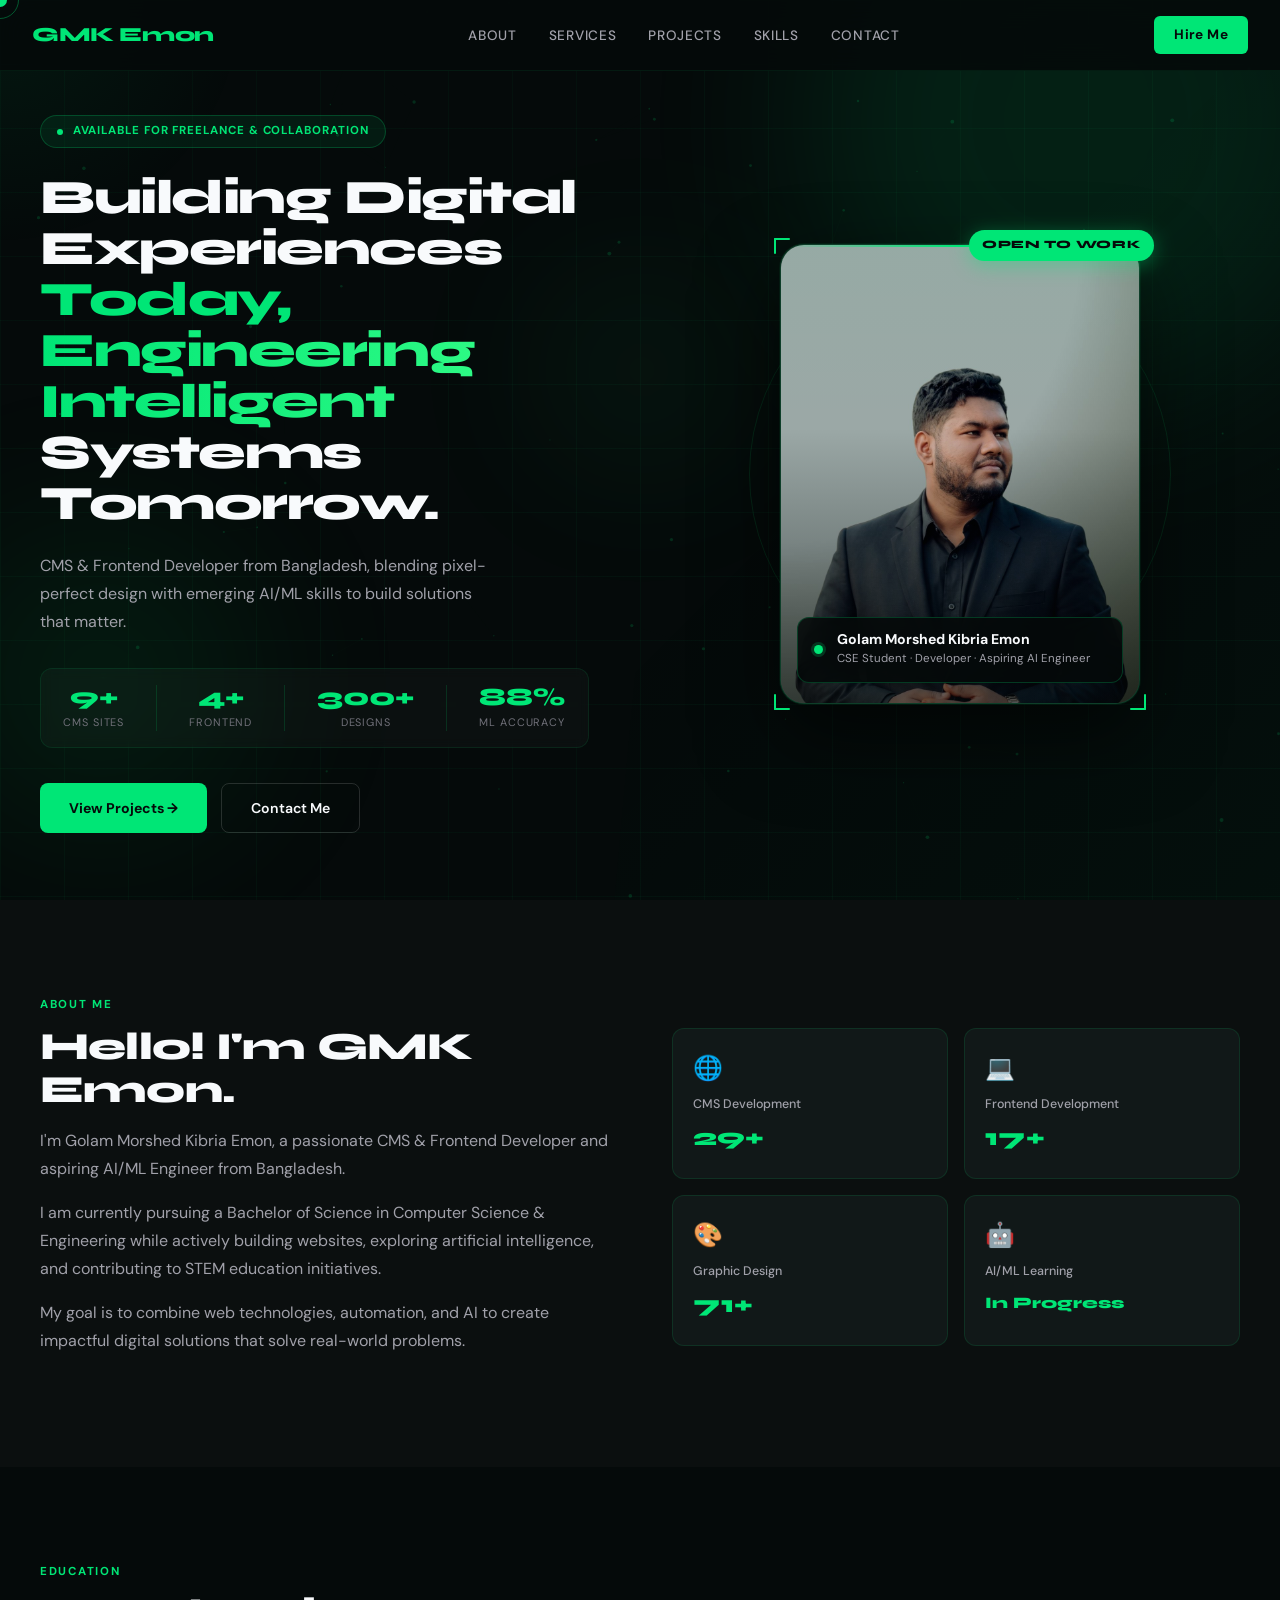
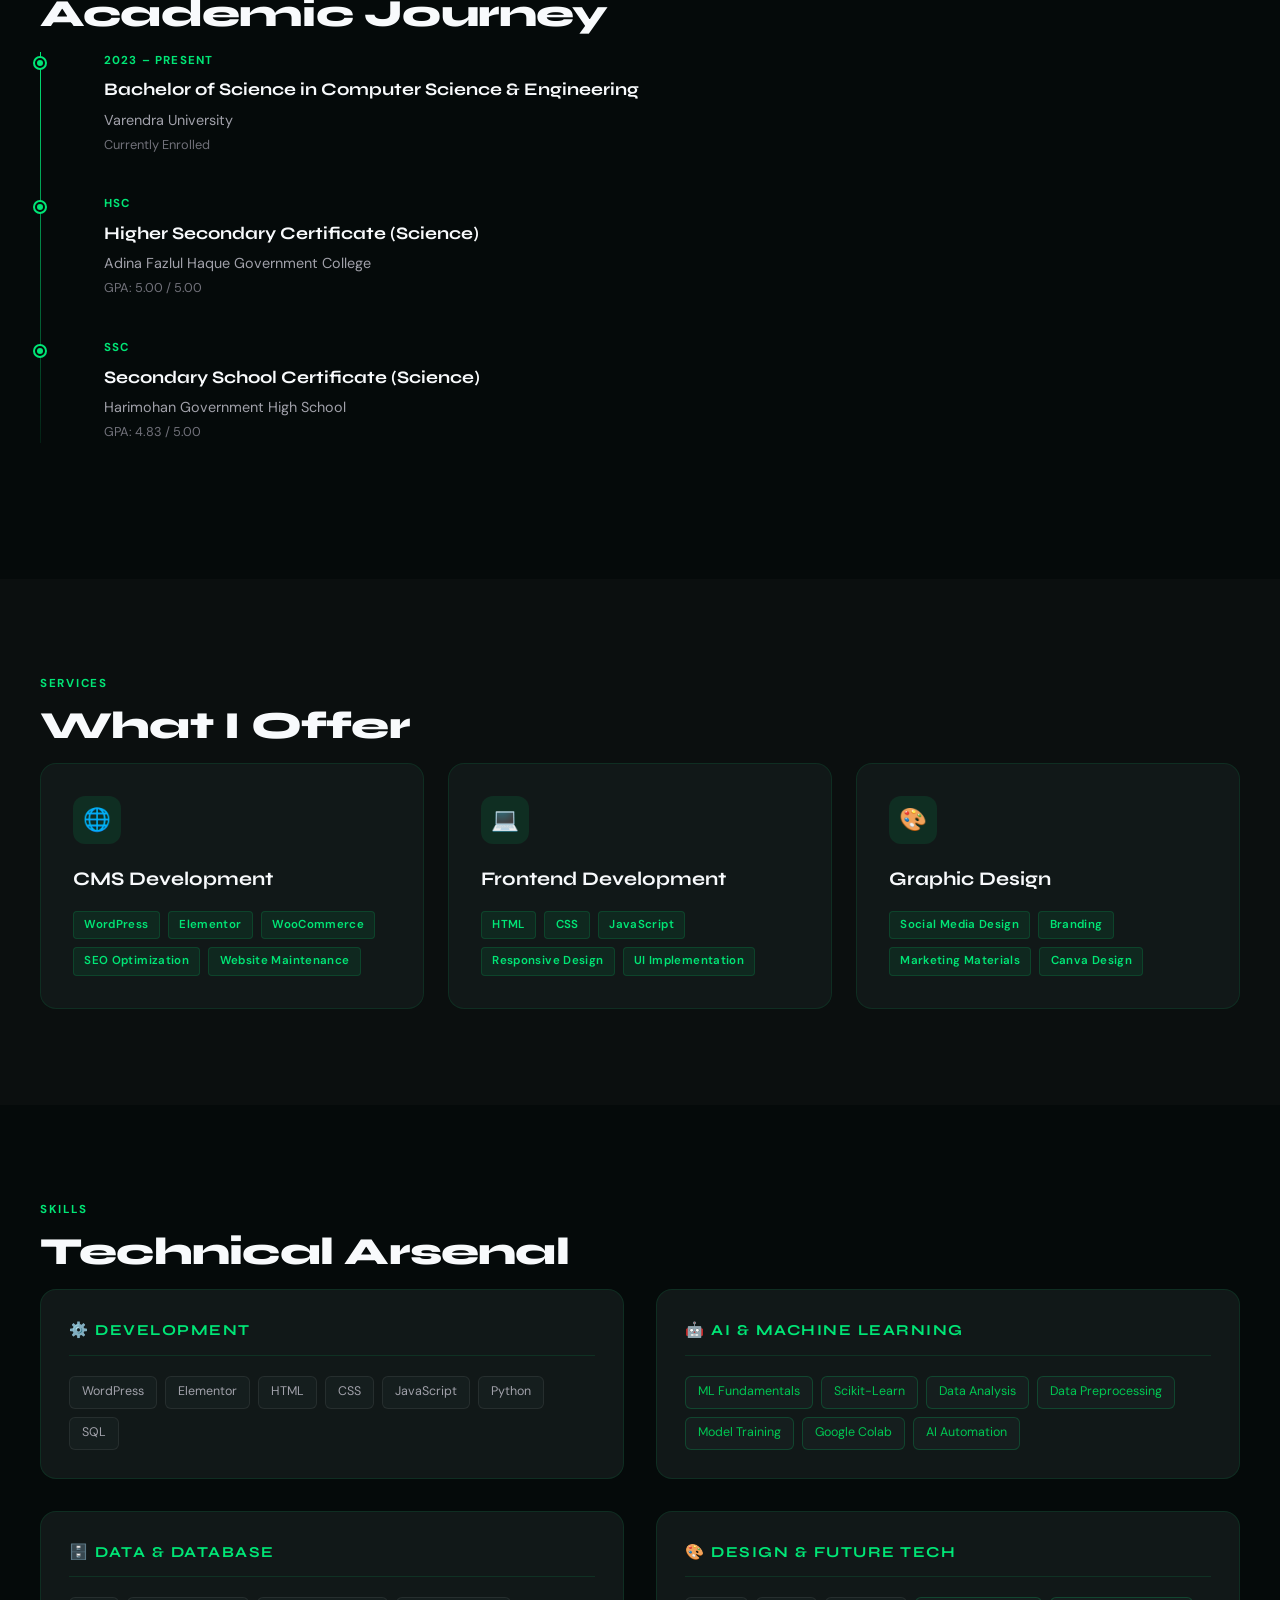
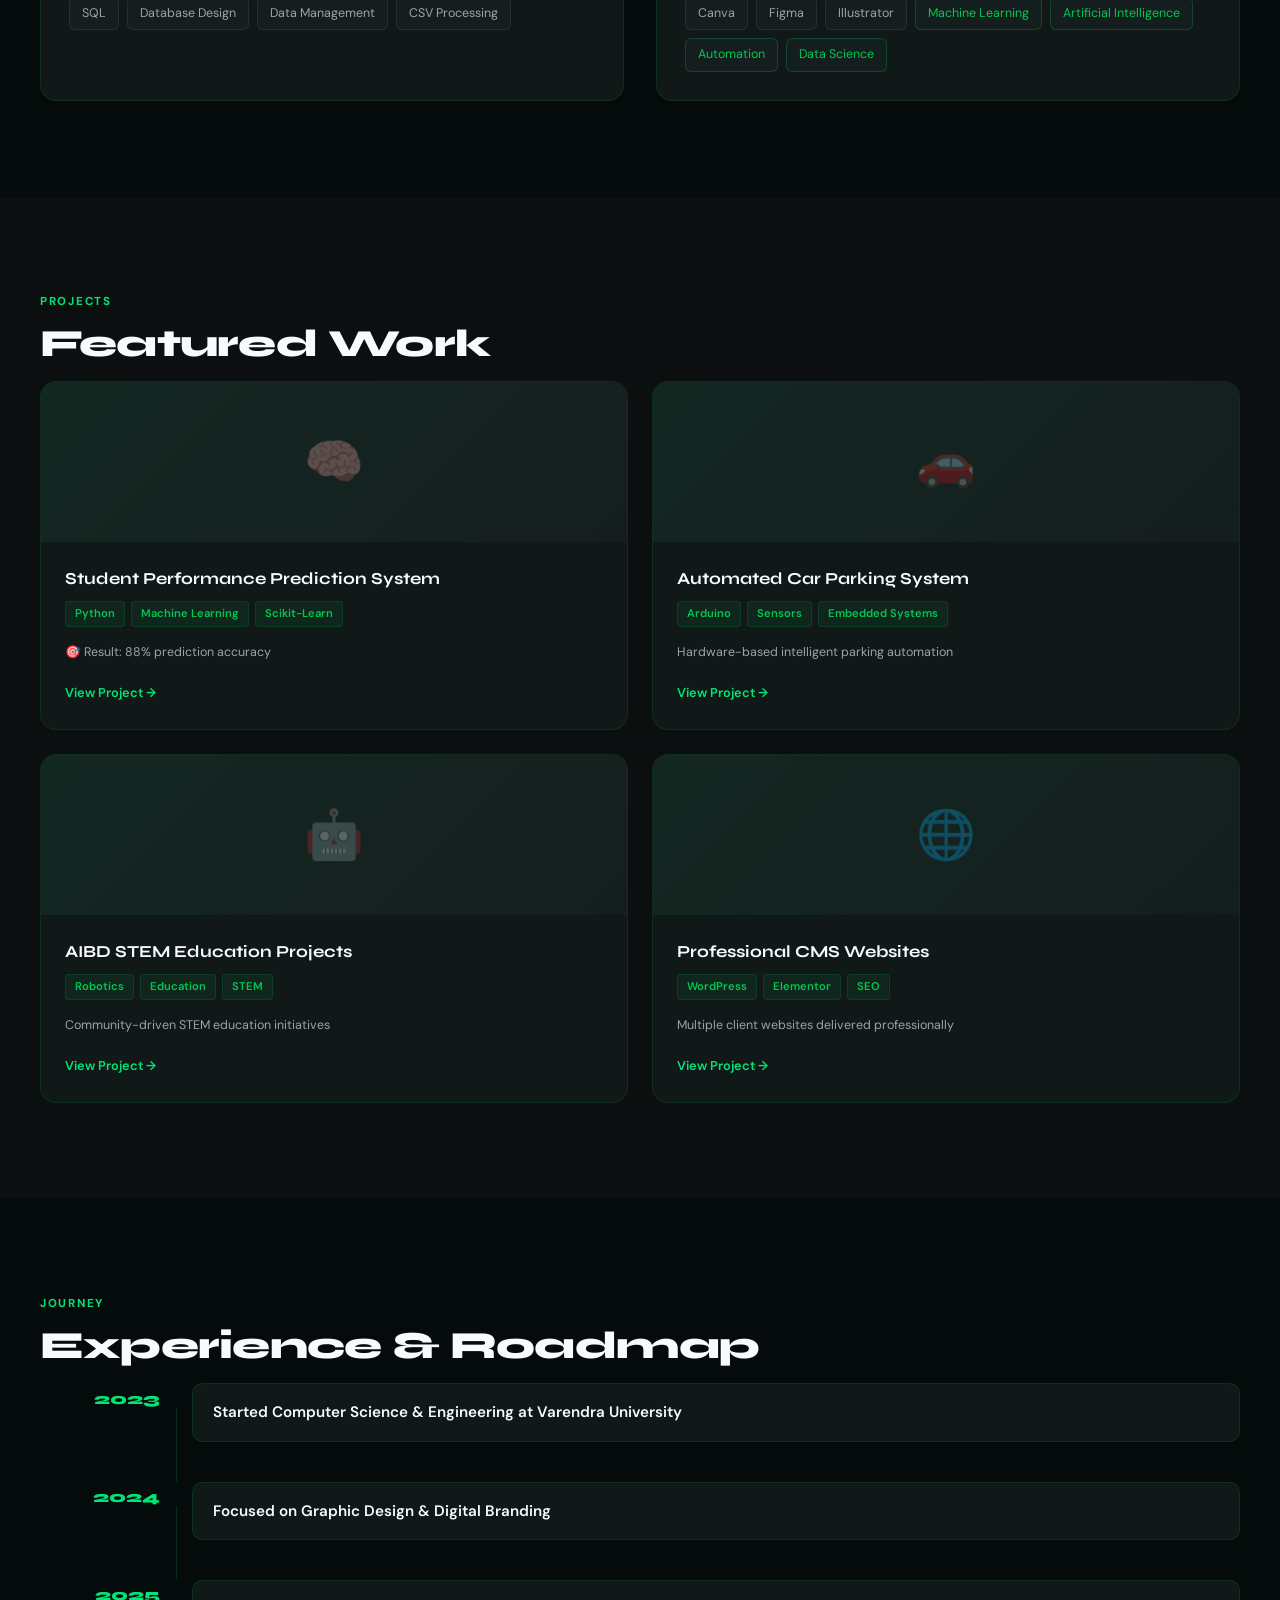
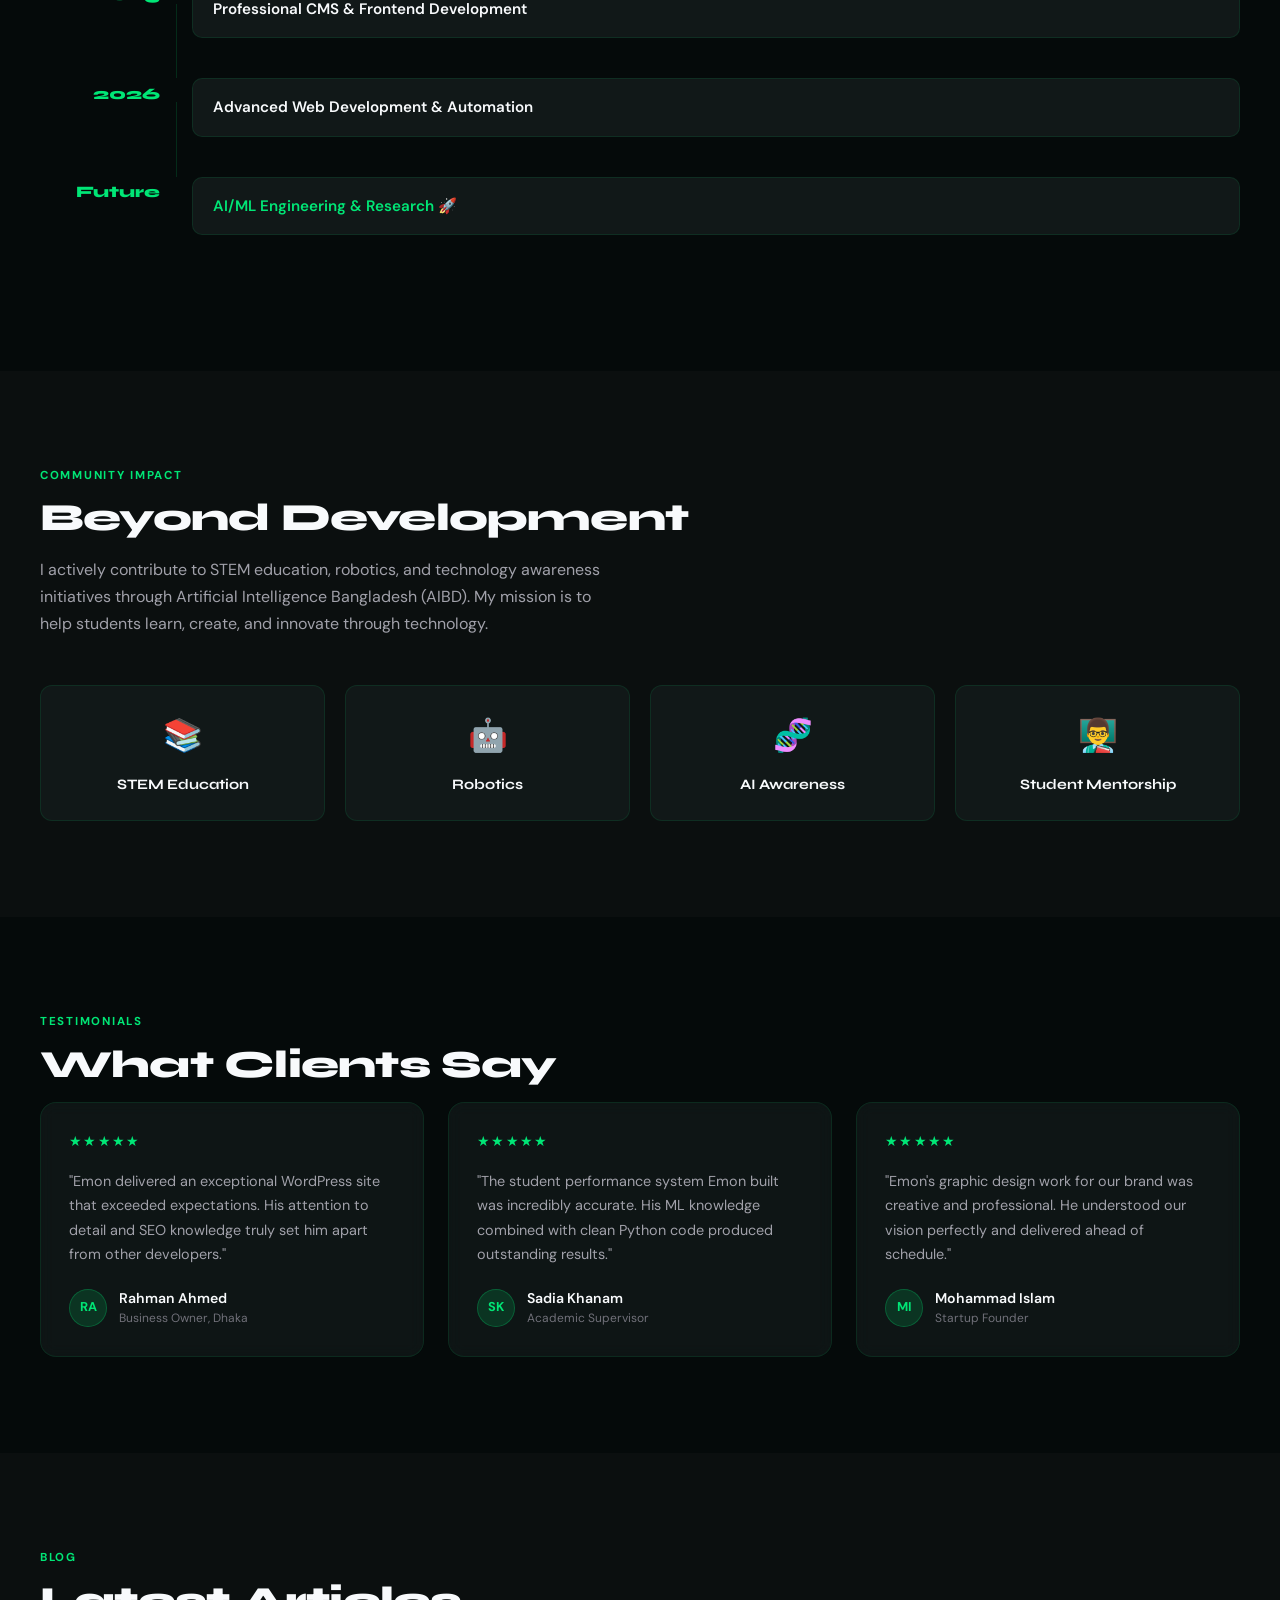
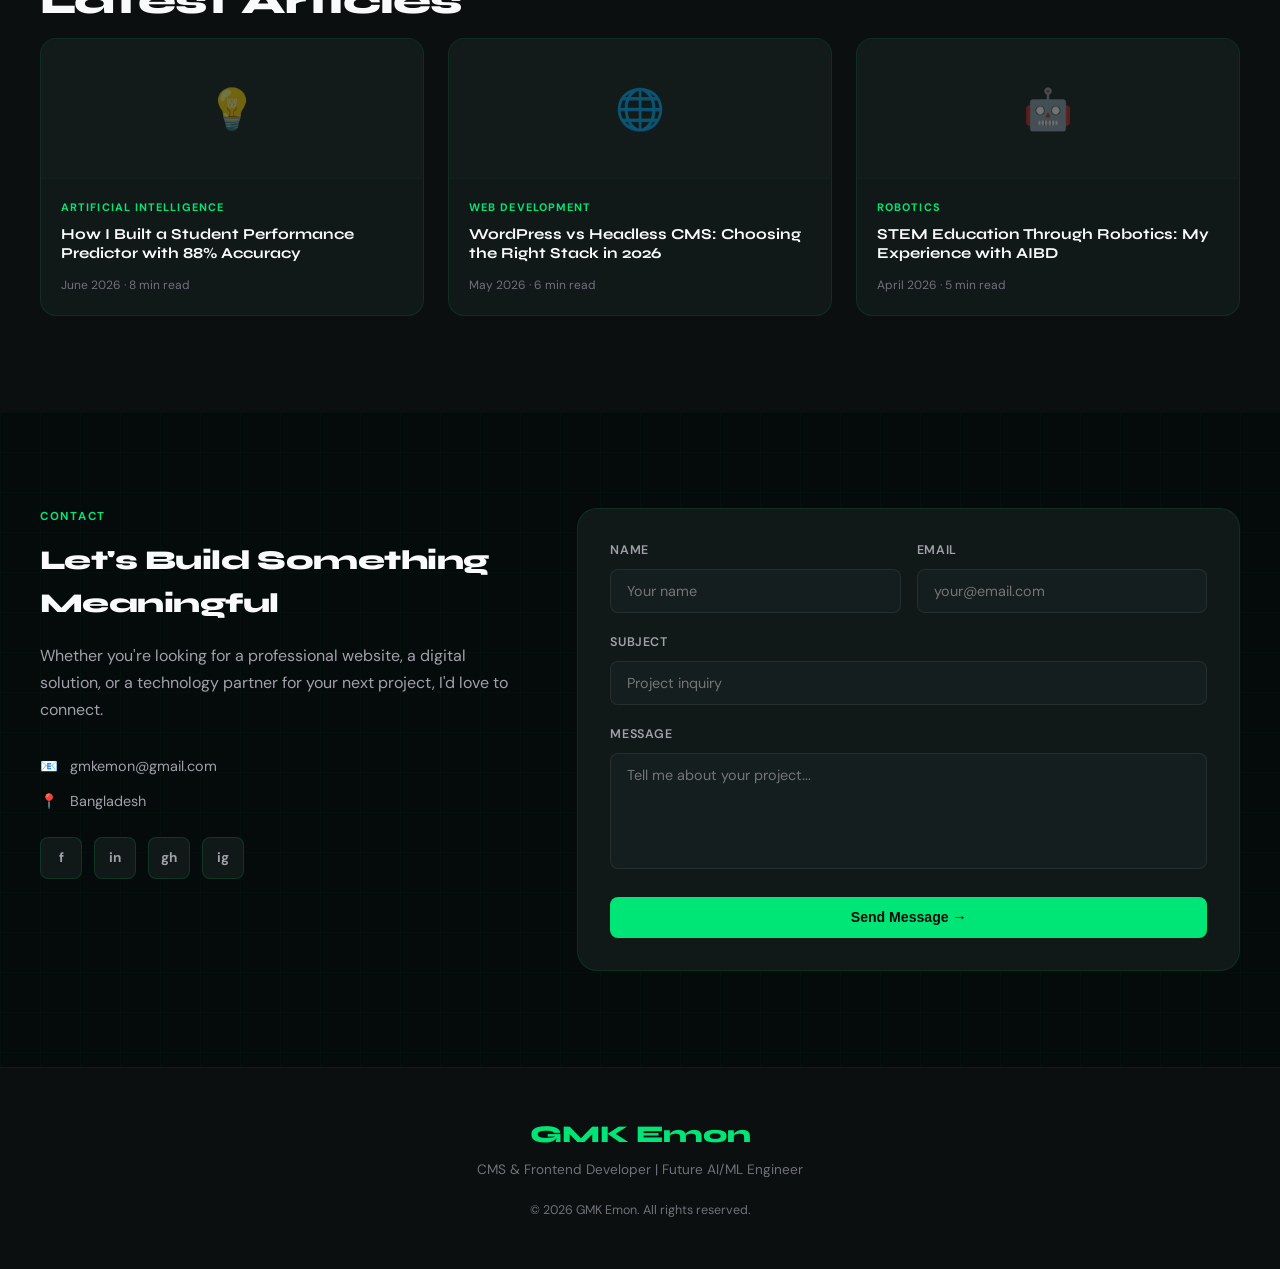
==== index.html @ 96c7cfda "Update index.html" ====
<!DOCTYPE html>
<html lang="en">
<head>
<meta charset="UTF-8">
<meta name="viewport" content="width=device-width, initial-scale=1.0">
<title>GMK Emon — CMS & Frontend Developer | Future AI/ML Engineer</title>
<meta name="description" content="Portfolio of Golam Morshed Kibria Emon — CMS & Frontend Developer evolving into AI/ML Engineering.">
<link rel="preconnect" href="https://fonts.googleapis.com">
<link href="https://fonts.googleapis.com/css2?family=Syne:wght@400;600;700;800&family=DM+Sans:wght@300;400;500;600&display=swap" rel="stylesheet">
<link rel="stylesheet" href="style.css">
</head>
<body>

<!-- CURSOR -->
<div id="cursor"></div>
<div id="cursor-trail"></div>
<div id="mouse-glow"></div>

<!-- NAV -->
<nav>
  <div class="nav-logo">GMK Emon</div>
  <ul class="nav-links">
    <li><a href="#about">About</a></li>
    <li><a href="#services">Services</a></li>
    <li><a href="#projects">Projects</a></li>
    <li><a href="#skills">Skills</a></li>
    <li><a href="#contact">Contact</a></li>
  </ul>
  <a href="#contact" class="nav-cta">Hire Me</a>
</nav>

<!-- HERO -->
<section id="hero">
  <div class="hero-bg">
    <div class="grid-lines"></div>
    <div class="hero-stripe"></div>
    <div class="glow-orb glow-orb-1"></div>
    <div class="glow-orb glow-orb-2"></div>
    <div class="glow-orb glow-orb-3"></div>
    <canvas id="particles-canvas" style="position:absolute;inset:0;opacity:0.3"></canvas>
  </div>

  <div class="hero-inner">

    <!-- LEFT -->
    <div class="hero-left">
      <div class="hero-eyebrow fade-up d1">
        <div class="hero-eyebrow-dot"></div>
        <span>Available for Freelance &amp; Collaboration</span>
      </div>

      <h1 class="hero-h1 fade-up d2">
        Building Digital<br>
        Experiences <em>Today,</em><br>
        <span class="line-accent">Engineering Intelligent</span><br>
        Systems Tomorrow.
      </h1>

      <p class="hero-desc fade-up d3">
        CMS &amp; Frontend Developer from Bangladesh, blending pixel-perfect design with
        emerging AI/ML skills to build solutions that matter.
      </p>

      <!-- inline stats strip -->
      <div class="hero-stats fade-up d3">
        <div class="hstat">
          <div class="hstat-val">9+</div>
          <div class="hstat-label">CMS Sites</div>
        </div>
        <div class="hstat-divider"></div>
        <div class="hstat">
          <div class="hstat-val">4+</div>
          <div class="hstat-label">Frontend</div>
        </div>
        <div class="hstat-divider"></div>
        <div class="hstat">
          <div class="hstat-val">300+</div>
          <div class="hstat-label">Designs</div>
        </div>
        <div class="hstat-divider"></div>
        <div class="hstat">
          <div class="hstat-val">88%</div>
          <div class="hstat-label">ML Accuracy</div>
        </div>
      </div>

      <div class="hero-btns fade-up d4">
        <a href="#projects" class="btn-primary">View Projects &rarr;</a>
        <a href="#contact" class="btn-outline">Contact Me</a>
      </div>
    </div>

    <!-- RIGHT — real photo -->
    <div class="hero-right fade-up d3">
      <div class="photo-wrapper">
        <!-- corner brackets -->
        <div class="photo-corner tl"></div>
        <div class="photo-corner tr"></div>
        <div class="photo-corner bl"></div>
        <div class="photo-corner br"></div>

        <div class="photo-badge">Open to Work</div>

        <div class="photo-card">
          <img src="GMK_Emon_pic.png" alt="GMK Emon — Developer & Aspiring AI Engineer">

          <div class="photo-tag">
            <div class="photo-tag-live"></div>
            <div>
              <div class="photo-tag-name">Golam Morshed Kibria Emon</div>
              <div class="photo-tag-role">CSE Student &middot; Developer &middot; Aspiring AI Engineer</div>
            </div>
          </div>
        </div>
      </div>
    </div>

  </div>
</section>

<!-- ABOUT -->
<section id="about">
  <div class="section-inner">
    <div class="about-grid">
      <div class="about-text">
        <div class="section-label">About Me</div>
        <h2 class="section-title">Hello! I'm GMK Emon.</h2>
        <p>I'm Golam Morshed Kibria Emon, a passionate CMS &amp; Frontend Developer and aspiring AI/ML Engineer from Bangladesh.</p>
        <p>I am currently pursuing a Bachelor of Science in Computer Science &amp; Engineering while actively building websites, exploring artificial intelligence, and contributing to STEM education initiatives.</p>
        <p>My goal is to combine web technologies, automation, and AI to create impactful digital solutions that solve real-world problems.</p>
      </div>
      <div>
        <div class="stat-cards">
          <div class="stat-card">
            <div class="stat-icon">🌐</div>
            <div class="stat-label">CMS Development</div>
            <div class="stat-value" data-count="40">0+</div>
          </div>
          <div class="stat-card">
            <div class="stat-icon">💻</div>
            <div class="stat-label">Frontend Development</div>
            <div class="stat-value" data-count="25">0+</div>
          </div>
          <div class="stat-card">
            <div class="stat-icon">🎨</div>
            <div class="stat-label">Graphic Design</div>
            <div class="stat-value" data-count="100">0+</div>
          </div>
          <div class="stat-card">
            <div class="stat-icon">🤖</div>
            <div class="stat-label">AI/ML Learning</div>
            <div class="stat-value" style="font-size:1rem;padding-top:0.25rem">In Progress</div>
          </div>
        </div>
      </div>
    </div>
  </div>
</section>

<!-- EDUCATION -->
<section id="education">
  <div class="section-inner">
    <div class="section-label">Education</div>
    <h2 class="section-title">Academic Journey</h2>
    <div class="timeline">
      <div class="timeline-item">
        <div class="timeline-dot"></div>
        <div class="timeline-year">2023 &ndash; Present</div>
        <div class="timeline-title">Bachelor of Science in Computer Science &amp; Engineering</div>
        <div class="timeline-school">Varendra University</div>
        <div class="timeline-meta">Currently Enrolled</div>
      </div>
      <div class="timeline-item">
        <div class="timeline-dot"></div>
        <div class="timeline-year">HSC</div>
        <div class="timeline-title">Higher Secondary Certificate (Science)</div>
        <div class="timeline-school">Adina Fazlul Haque Government College</div>
        <div class="timeline-meta">GPA: 5.00 / 5.00</div>
      </div>
      <div class="timeline-item">
        <div class="timeline-dot"></div>
        <div class="timeline-year">SSC</div>
        <div class="timeline-title">Secondary School Certificate (Science)</div>
        <div class="timeline-school">Harimohan Government High School</div>
        <div class="timeline-meta">GPA: 4.83 / 5.00</div>
      </div>
    </div>
  </div>
</section>

<!-- SERVICES -->
<section id="services">
  <div class="section-inner">
    <div class="section-label">Services</div>
    <h2 class="section-title">What I Offer</h2>
    <div class="services-grid">
      <div class="service-card">
        <div class="service-icon">🌐</div>
        <div class="service-name">CMS Development</div>
        <div class="service-tags">
          <span class="service-tag">WordPress</span><span class="service-tag">Elementor</span>
          <span class="service-tag">WooCommerce</span><span class="service-tag">SEO Optimization</span>
          <span class="service-tag">Website Maintenance</span>
        </div>
      </div>
      <div class="service-card">
        <div class="service-icon">💻</div>
        <div class="service-name">Frontend Development</div>
        <div class="service-tags">
          <span class="service-tag">HTML</span><span class="service-tag">CSS</span>
          <span class="service-tag">JavaScript</span><span class="service-tag">Responsive Design</span>
          <span class="service-tag">UI Implementation</span>
        </div>
      </div>
      <div class="service-card">
        <div class="service-icon">🎨</div>
        <div class="service-name">Graphic Design</div>
        <div class="service-tags">
          <span class="service-tag">Social Media Design</span><span class="service-tag">Branding</span>
          <span class="service-tag">Marketing Materials</span><span class="service-tag">Canva Design</span>
        </div>
      </div>
    </div>
  </div>
</section>

<!-- SKILLS -->
<section id="skills">
  <div class="section-inner">
    <div class="section-label">Skills</div>
    <h2 class="section-title">Technical Arsenal</h2>
    <div class="skills-groups">
      <div class="skill-group">
        <div class="skill-group-title">&#9881;&#65039; Development</div>
        <div class="skill-pills">
          <span class="skill-pill">WordPress</span><span class="skill-pill">Elementor</span>
          <span class="skill-pill">HTML</span><span class="skill-pill">CSS</span>
          <span class="skill-pill">JavaScript</span><span class="skill-pill">Python</span>
          <span class="skill-pill">SQL</span>
        </div>
      </div>
      <div class="skill-group">
        <div class="skill-group-title">🤖 AI &amp; Machine Learning</div>
        <div class="skill-pills">
          <span class="skill-pill ai">ML Fundamentals</span><span class="skill-pill ai">Scikit-Learn</span>
          <span class="skill-pill ai">Data Analysis</span><span class="skill-pill ai">Data Preprocessing</span>
          <span class="skill-pill ai">Model Training</span><span class="skill-pill ai">Google Colab</span>
          <span class="skill-pill ai">AI Automation</span>
        </div>
      </div>
      <div class="skill-group">
        <div class="skill-group-title">🗄️ Data &amp; Database</div>
        <div class="skill-pills">
          <span class="skill-pill">SQL</span><span class="skill-pill">Database Design</span>
          <span class="skill-pill">Data Management</span><span class="skill-pill">CSV Processing</span>
        </div>
      </div>
      <div class="skill-group">
        <div class="skill-group-title">🎨 Design &amp; Future Tech</div>
        <div class="skill-pills">
          <span class="skill-pill">Canva</span><span class="skill-pill">Figma</span>
          <span class="skill-pill">Illustrator</span><span class="skill-pill ai">Machine Learning</span>
          <span class="skill-pill ai">Artificial Intelligence</span><span class="skill-pill ai">Automation</span>
          <span class="skill-pill ai">Data Science</span>
        </div>
      </div>
    </div>
  </div>
</section>

<!-- PROJECTS -->
<section id="projects">
  <div class="section-inner">
    <div class="section-label">Projects</div>
    <h2 class="section-title">Featured Work</h2>
    <div class="projects-grid">
      <div class="project-card">
        <div class="project-thumb"><span class="project-thumb-icon">🧠</span></div>
        <div class="project-body">
          <div class="project-title">Student Performance Prediction System</div>
          <div class="project-tags"><span class="project-tag">Python</span><span class="project-tag">Machine Learning</span><span class="project-tag">Scikit-Learn</span></div>
          <div class="project-result">🎯 Result: 88% prediction accuracy</div>
          <a href="#" class="project-link">View Project &rarr;</a>
        </div>
      </div>
      <div class="project-card">
        <div class="project-thumb"><span class="project-thumb-icon">🚗</span></div>
        <div class="project-body">
          <div class="project-title">Automated Car Parking System</div>
          <div class="project-tags"><span class="project-tag">Arduino</span><span class="project-tag">Sensors</span><span class="project-tag">Embedded Systems</span></div>
          <div class="project-result">Hardware-based intelligent parking automation</div>
          <a href="#" class="project-link">View Project &rarr;</a>
        </div>
      </div>
      <div class="project-card">
        <div class="project-thumb"><span class="project-thumb-icon">🤖</span></div>
        <div class="project-body">
          <div class="project-title">AIBD STEM Education Projects</div>
          <div class="project-tags"><span class="project-tag">Robotics</span><span class="project-tag">Education</span><span class="project-tag">STEM</span></div>
          <div class="project-result">Community-driven STEM education initiatives</div>
          <a href="#" class="project-link">View Project &rarr;</a>
        </div>
      </div>
      <div class="project-card">
        <div class="project-thumb"><span class="project-thumb-icon">🌐</span></div>
        <div class="project-body">
          <div class="project-title">Professional CMS Websites</div>
          <div class="project-tags"><span class="project-tag">WordPress</span><span class="project-tag">Elementor</span><span class="project-tag">SEO</span></div>
          <div class="project-result">Multiple client websites delivered professionally</div>
          <a href="#" class="project-link">View Project &rarr;</a>
        </div>
      </div>
    </div>
  </div>
</section>

<!-- JOURNEY -->
<section id="journey">
  <div class="section-inner">
    <div class="section-label">Journey</div>
    <h2 class="section-title">Experience &amp; Roadmap</h2>
    <div class="journey-timeline">
      <div class="journey-item">
        <div class="journey-year">2023</div>
        <div class="journey-content"><div class="journey-event">Started Computer Science &amp; Engineering at Varendra University</div></div>
      </div>
      <div class="journey-item">
        <div class="journey-year">2024</div>
        <div class="journey-content"><div class="journey-event">Focused on Graphic Design &amp; Digital Branding</div></div>
      </div>
      <div class="journey-item">
        <div class="journey-year">2025</div>
        <div class="journey-content"><div class="journey-event">Professional CMS &amp; Frontend Development</div></div>
      </div>
      <div class="journey-item">
        <div class="journey-year">2026</div>
        <div class="journey-content"><div class="journey-event">Advanced Web Development &amp; Automation</div></div>
      </div>
      <div class="journey-item">
        <div class="journey-year">Future</div>
        <div class="journey-content"><div class="journey-event journey-future">AI/ML Engineering &amp; Research 🚀</div></div>
      </div>
    </div>
  </div>
</section>

<!-- COMMUNITY -->
<section id="community">
  <div class="section-inner">
    <div class="section-label">Community Impact</div>
    <h2 class="section-title">Beyond Development</h2>
    <p class="section-desc">I actively contribute to STEM education, robotics, and technology awareness initiatives through Artificial Intelligence Bangladesh (AIBD). My mission is to help students learn, create, and innovate through technology.</p>
    <div class="community-grid">
      <div class="community-card"><div class="community-icon">📚</div><div class="community-label">STEM Education</div></div>
      <div class="community-card"><div class="community-icon">🤖</div><div class="community-label">Robotics</div></div>
      <div class="community-card"><div class="community-icon">🧬</div><div class="community-label">AI Awareness</div></div>
      <div class="community-card"><div class="community-icon">👨‍🏫</div><div class="community-label">Student Mentorship</div></div>
    </div>
  </div>
</section>

<!-- TESTIMONIALS -->
<section id="testimonials">
  <div class="section-inner">
    <div class="section-label">Testimonials</div>
    <h2 class="section-title">What Clients Say</h2>
    <div class="testi-grid">
      <div class="testi-card">
        <div class="testi-stars">&#9733;&#9733;&#9733;&#9733;&#9733;</div>
        <p class="testi-quote">"Emon delivered an exceptional WordPress site that exceeded expectations. His attention to detail and SEO knowledge truly set him apart from other developers."</p>
        <div class="testi-author">
          <div class="testi-avatar">RA</div>
          <div><div class="testi-name">Rahman Ahmed</div><div class="testi-company">Business Owner, Dhaka</div></div>
        </div>
      </div>
      <div class="testi-card">
        <div class="testi-stars">&#9733;&#9733;&#9733;&#9733;&#9733;</div>
        <p class="testi-quote">"The student performance system Emon built was incredibly accurate. His ML knowledge combined with clean Python code produced outstanding results."</p>
        <div class="testi-author">
          <div class="testi-avatar">SK</div>
          <div><div class="testi-name">Sadia Khanam</div><div class="testi-company">Academic Supervisor</div></div>
        </div>
      </div>
      <div class="testi-card">
        <div class="testi-stars">&#9733;&#9733;&#9733;&#9733;&#9733;</div>
        <p class="testi-quote">"Emon's graphic design work for our brand was creative and professional. He understood our vision perfectly and delivered ahead of schedule."</p>
        <div class="testi-author">
          <div class="testi-avatar">MI</div>
          <div><div class="testi-name">Mohammad Islam</div><div class="testi-company">Startup Founder</div></div>
        </div>
      </div>
    </div>
  </div>
</section>

<!-- BLOG -->
<section id="blog">
  <div class="section-inner">
    <div class="section-label">Blog</div>
    <h2 class="section-title">Latest Articles</h2>
    <div class="blog-grid">
      <div class="blog-card">
        <div class="blog-thumb">💡</div>
        <div class="blog-body">
          <div class="blog-cat">Artificial Intelligence</div>
          <div class="blog-title">How I Built a Student Performance Predictor with 88% Accuracy</div>
          <div class="blog-meta">June 2026 &middot; 8 min read</div>
        </div>
      </div>
      <div class="blog-card">
        <div class="blog-thumb">🌐</div>
        <div class="blog-body">
          <div class="blog-cat">Web Development</div>
          <div class="blog-title">WordPress vs Headless CMS: Choosing the Right Stack in 2026</div>
          <div class="blog-meta">May 2026 &middot; 6 min read</div>
        </div>
      </div>
      <div class="blog-card">
        <div class="blog-thumb">🤖</div>
        <div class="blog-body">
          <div class="blog-cat">Robotics</div>
          <div class="blog-title">STEM Education Through Robotics: My Experience with AIBD</div>
          <div class="blog-meta">April 2026 &middot; 5 min read</div>
        </div>
      </div>
    </div>
  </div>
</section>

<!-- CONTACT -->
<section id="contact">
  <div class="section-inner">
    <div class="contact-grid">
      <div class="contact-info">
        <div class="section-label">Contact</div>
        <h2>Let's Build Something Meaningful</h2>
        <p>Whether you're looking for a professional website, a digital solution, or a technology partner for your next project, I'd love to connect.</p>
        <div style="margin-bottom:1.5rem">
          <div style="display:flex;align-items:center;gap:0.75rem;margin-bottom:0.75rem;color:var(--gray);font-size:0.9rem"><span style="color:var(--g1)">📧</span> gmkemon@gmail.com</div>
          <div style="display:flex;align-items:center;gap:0.75rem;color:var(--gray);font-size:0.9rem"><span style="color:var(--g1)">📍</span> Bangladesh</div>
        </div>
        <div class="social-links">
          <a href="#" class="social-link" title="Facebook">f</a>
          <a href="#" class="social-link" title="LinkedIn">in</a>
          <a href="#" class="social-link" title="GitHub">gh</a>
          <a href="#" class="social-link" title="Instagram">ig</a>
        </div>
      </div>
      <div class="contact-form">
        <div class="form-row">
          <div class="form-group"><label>Name</label><input type="text" placeholder="Your name"></div>
          <div class="form-group"><label>Email</label><input type="email" placeholder="your@email.com"></div>
        </div>
        <div class="form-group"><label>Subject</label><input type="text" placeholder="Project inquiry"></div>
        <div class="form-group"><label>Message</label><textarea rows="5" placeholder="Tell me about your project..."></textarea></div>
        <button class="btn-primary" style="width:100%;justify-content:center">Send Message &rarr;</button>
      </div>
    </div>
  </div>
</section>

<!-- FOOTER -->
<footer>
  <div class="footer-name">GMK Emon</div>
  <div class="footer-tagline">CMS &amp; Frontend Developer | Future AI/ML Engineer</div>
  <div class="footer-copy">&copy; 2026 GMK Emon. All rights reserved.</div>
</footer>

<script src="main.js"></script>
</body>
</html>
---- style.css ----
*{margin:0;padding:0;box-sizing:border-box}
:root{
  --bg0:#050A0A;--bg1:#0B0F0F;--bg2:#111818;--bg3:#151E1E;
  --g1:#00E676;--g2:#00C853;--g3:#39FF88;
  --white:#F8FAFC;--gray:#A1A1AA;--muted:#71717A;
  --font-head:'Syne',sans-serif;--font-body:'DM Sans',sans-serif;
}
html{scroll-behavior:smooth}
body{background:var(--bg0);color:var(--white);font-family:var(--font-body);overflow-x:hidden;line-height:1.6;cursor:none}

/* ── CUSTOM CURSOR ── */
#cursor{
  position:fixed;width:14px;height:14px;background:var(--g1);border-radius:50%;
  pointer-events:none;z-index:9999;transform:translate(-50%,-50%);
  transition:width 0.2s ease,height 0.2s ease,background 0.2s ease;
  mix-blend-mode:screen;
}
#cursor-trail{
  position:fixed;width:38px;height:38px;border:1.5px solid rgba(0,230,118,0.5);border-radius:50%;
  pointer-events:none;z-index:9998;transform:translate(-50%,-50%);
  transition:opacity 0.3s ease,width 0.2s ease,height 0.2s ease;opacity:0.7;
}
#mouse-glow{
  position:fixed;width:500px;height:500px;border-radius:50%;
  background:radial-gradient(circle,rgba(0,230,118,0.065) 0%,transparent 70%);
  pointer-events:none;z-index:0;transform:translate(-50%,-50%);
  transition:left 0.22s ease,top 0.22s ease;
}

/* ── NAV ── */
nav{position:fixed;top:0;left:0;right:0;z-index:100;padding:1rem 2rem;display:flex;align-items:center;justify-content:space-between;background:rgba(5,10,10,0.88);backdrop-filter:blur(18px);border-bottom:1px solid rgba(0,230,118,0.08)}
.nav-logo{font-family:var(--font-head);font-size:1.25rem;font-weight:800;color:var(--g1);letter-spacing:-0.02em}
.nav-links{display:flex;gap:2rem;list-style:none}
.nav-links a{color:var(--gray);text-decoration:none;font-size:0.85rem;font-weight:500;letter-spacing:0.05em;text-transform:uppercase;transition:color 0.2s}
.nav-links a:hover{color:var(--g1)}
.nav-cta{background:var(--g1);color:#050A0A;padding:0.5rem 1.25rem;border-radius:6px;font-size:0.85rem;font-weight:700;text-decoration:none;letter-spacing:0.03em;transition:background 0.2s,box-shadow 0.2s}
.nav-cta:hover{background:var(--g3);box-shadow:0 0 20px rgba(0,230,118,0.4)}

/* ════════════════════════════════════════
   HERO  — full redesign
════════════════════════════════════════ */
#hero{
  min-height:100vh;display:flex;align-items:center;
  padding:7rem 2rem 4rem;position:relative;overflow:hidden;
}

/* layered background */
.hero-bg{position:absolute;inset:0;z-index:0}
.grid-lines{
  position:absolute;inset:0;
  background-image:
    linear-gradient(rgba(0,230,118,0.035) 1px,transparent 1px),
    linear-gradient(90deg,rgba(0,230,118,0.035) 1px,transparent 1px);
  background-size:64px 64px;
}
/* diagonal accent stripe */
.hero-stripe{
  position:absolute;right:0;top:0;bottom:0;width:52%;
  background:linear-gradient(135deg,transparent 40%,rgba(0,230,118,0.028) 100%);
  clip-path:polygon(12% 0,100% 0,100% 100%,0 100%);
}
.glow-orb{position:absolute;border-radius:50%;filter:blur(90px)}
.glow-orb-1{width:560px;height:560px;background:var(--g1);opacity:0.1;top:-160px;right:-80px}
.glow-orb-2{width:320px;height:320px;background:var(--g2);opacity:0.09;bottom:60px;left:-60px}
.glow-orb-3{width:200px;height:200px;background:var(--g3);opacity:0.07;top:30%;right:42%}

/* inner layout */
.hero-inner{
  position:relative;z-index:1;max-width:1200px;margin:0 auto;width:100%;
  display:grid;grid-template-columns:1fr 1fr;gap:5rem;align-items:center;
}

/* LEFT */
.hero-eyebrow{
  display:inline-flex;align-items:center;gap:0.6rem;
  background:rgba(0,230,118,0.08);border:1px solid rgba(0,230,118,0.22);
  border-radius:100px;padding:0.38rem 1rem;margin-bottom:1.6rem;
}
.hero-eyebrow-dot{width:6px;height:6px;background:var(--g1);border-radius:50%;animation:pulse 2s infinite}
.hero-eyebrow span{font-size:0.72rem;font-weight:700;color:var(--g1);letter-spacing:0.08em;text-transform:uppercase}

.hero-h1{
  font-family:var(--font-head);font-size:clamp(1.9rem,3.8vw,3rem);
  font-weight:800;line-height:1.06;letter-spacing:-0.03em;margin-bottom:1.4rem;
}
.hero-h1 em{font-style:normal;color:var(--g1)}
.hero-h1 .line-accent{
  display:inline-block;
  background:linear-gradient(90deg,var(--g1),var(--g3));
  -webkit-background-clip:text;-webkit-text-fill-color:transparent;background-clip:text;
}

.hero-desc{color:var(--gray);font-size:1rem;max-width:460px;margin-bottom:2rem;line-height:1.75}

/* stat strip */
.hero-stats{
  display:flex;gap:2rem;margin-bottom:2.2rem;
  padding:1rem 1.4rem;background:rgba(255,255,255,0.026);
  border:1px solid rgba(0,230,118,0.1);border-radius:12px;
  backdrop-filter:blur(6px);width:fit-content;
}
.hstat{text-align:center}
.hstat-val{font-family:var(--font-head);font-size:1.55rem;font-weight:800;color:var(--g1);line-height:1}
.hstat-label{font-size:0.68rem;color:var(--muted);text-transform:uppercase;letter-spacing:0.08em;margin-top:0.25rem}
.hstat-divider{width:1px;background:rgba(0,230,118,0.15);align-self:stretch}

.hero-btns{display:flex;gap:0.9rem;flex-wrap:wrap}
.btn-primary{
  background:var(--g1);color:#050A0A;padding:0.78rem 1.8rem;border-radius:8px;
  font-weight:700;font-size:0.88rem;text-decoration:none;border:none;cursor:none;
  transition:all 0.22s;display:inline-flex;align-items:center;gap:0.5rem;
}
.btn-primary:hover{background:var(--g3);box-shadow:0 0 32px rgba(0,230,118,0.45);transform:translateY(-2px)}
.btn-outline{
  background:transparent;color:var(--white);padding:0.78rem 1.8rem;border-radius:8px;
  font-weight:600;font-size:0.88rem;text-decoration:none;
  border:1px solid rgba(255,255,255,0.14);cursor:none;transition:all 0.22s;
}
.btn-outline:hover{border-color:var(--g1);color:var(--g1);transform:translateY(-2px)}

/* RIGHT — photo card */
.hero-right{display:flex;justify-content:center;align-items:center;position:relative}

/* decorative rings */
.hero-right::before{
  content:'';position:absolute;
  width:420px;height:420px;border-radius:50%;
  border:1px solid rgba(0,230,118,0.12);
  top:50%;left:50%;transform:translate(-50%,-50%);
  animation:spinRing 18s linear infinite;
}
.hero-right::after{
  content:'';position:absolute;
  width:340px;height:340px;border-radius:50%;
  border:1px dashed rgba(0,230,118,0.08);
  top:50%;left:50%;transform:translate(-50%,-50%);
  animation:spinRing 12s linear infinite reverse;
}

.photo-wrapper{
  position:relative;z-index:2;
  width:360px;height:460px;
}

/* glowing border card */
.photo-card{
  width:100%;height:100%;border-radius:24px;overflow:hidden;
  position:relative;
  border:1px solid rgba(0,230,118,0.18);
  box-shadow:
    0 0 0 1px rgba(0,230,118,0.06),
    0 32px 80px rgba(0,0,0,0.6),
    0 0 60px rgba(0,230,118,0.07) inset;
  background:var(--bg2);
}
/* animated top-edge glow line */
.photo-card::after{
  content:'';position:absolute;top:0;left:0;right:0;height:2px;z-index:4;
  background:linear-gradient(90deg,transparent 0%,var(--g1) 50%,transparent 100%);
  animation:shimmer 3s ease-in-out infinite;
}
/* subtle inner overlay */
.photo-card::before{
  content:'';position:absolute;inset:0;z-index:3;
  background:linear-gradient(
    180deg,
    rgba(0,230,118,0.03) 0%,
    transparent 40%,
    rgba(5,10,10,0.55) 100%
  );
}

.photo-card img{
  width:100%;height:100%;object-fit:cover;object-position:center top;
  display:block;filter:contrast(1.04) brightness(0.97);
}

/* floating name tag */
.photo-tag{
  position:absolute;bottom:20px;left:16px;right:16px;z-index:5;
  background:rgba(5,10,10,0.88);border:1px solid rgba(0,230,118,0.22);
  border-radius:12px;padding:0.85rem 1rem;
  display:flex;align-items:center;gap:0.85rem;
  backdrop-filter:blur(12px);
}
.photo-tag-live{
  width:9px;height:9px;background:var(--g1);border-radius:50%;flex-shrink:0;
  box-shadow:0 0 0 3px rgba(0,230,118,0.2);
  animation:pulse 2s infinite;
}
.photo-tag-name{font-weight:700;color:var(--white);font-size:0.88rem;line-height:1.2}
.photo-tag-role{font-size:0.72rem;color:var(--gray);margin-top:0.1rem}

/* floating badge top-right */
.photo-badge{
  position:absolute;top:-14px;right:-14px;z-index:6;
  background:var(--g1);color:#050A0A;
  font-family:var(--font-head);font-size:0.7rem;font-weight:800;
  letter-spacing:0.06em;text-transform:uppercase;
  padding:0.4rem 0.8rem;border-radius:20px;
  box-shadow:0 4px 20px rgba(0,230,118,0.4);
  animation:floatBadge 3s ease-in-out infinite;
}

/* corner accent dots */
.photo-corner{
  position:absolute;width:16px;height:16px;z-index:6;
}
.photo-corner::before,.photo-corner::after{
  content:'';position:absolute;background:var(--g1);border-radius:1px;
}
.photo-corner::before{width:2px;height:100%}
.photo-corner::after{height:2px;width:100%}
.photo-corner.tl{top:-6px;left:-6px}
.photo-corner.tr{top:-6px;right:-6px;transform:scaleX(-1)}
.photo-corner.bl{bottom:-6px;left:-6px;transform:scaleY(-1)}
.photo-corner.br{bottom:-6px;right:-6px;transform:scale(-1)}

/* ── SECTIONS COMMON ── */
section{padding:6rem 2rem}
.section-inner{max-width:1200px;margin:0 auto}
.section-label{font-size:0.72rem;font-weight:700;letter-spacing:0.15em;text-transform:uppercase;color:var(--g1);margin-bottom:0.75rem}
.section-title{font-family:var(--font-head);font-size:clamp(1.6rem,3vw,2.4rem);font-weight:800;letter-spacing:-0.02em;line-height:1.1;margin-bottom:1rem}
.section-desc{color:var(--gray);max-width:580px;font-size:1rem;line-height:1.7;margin-bottom:3rem}

/* ── ABOUT ── */
#about{background:var(--bg1)}
.about-grid{display:grid;grid-template-columns:1fr 1fr;gap:4rem;align-items:start}
.about-text p{color:var(--gray);margin-bottom:1rem;line-height:1.75}
.stat-cards{display:grid;grid-template-columns:1fr 1fr;gap:1rem;margin-top:2rem}
.stat-card{background:var(--bg2);border:1px solid rgba(0,230,118,0.12);border-radius:12px;padding:1.25rem;transition:border-color 0.2s,transform 0.2s}
.stat-card:hover{border-color:rgba(0,230,118,0.35);transform:translateY(-2px)}
.stat-icon{font-size:1.5rem;margin-bottom:0.5rem}
.stat-label{font-size:0.78rem;color:var(--gray);font-weight:500;margin-bottom:0.25rem}
.stat-value{font-family:var(--font-head);font-size:1.5rem;font-weight:800;color:var(--g1)}

/* ── EDUCATION ── */
#education{background:var(--bg0)}
.timeline{position:relative;padding-left:2rem}
.timeline::before{content:'';position:absolute;left:0;top:0;bottom:0;width:1px;background:linear-gradient(to bottom,var(--g1),rgba(0,230,118,0.1))}
.timeline-item{position:relative;margin-bottom:2.5rem;padding-left:2rem}
.timeline-dot{position:absolute;left:-2.42rem;top:0.3rem;width:14px;height:14px;border-radius:50%;border:2px solid var(--g1);background:var(--bg0);display:flex;align-items:center;justify-content:center}
.timeline-dot::after{content:'';width:6px;height:6px;background:var(--g1);border-radius:50%}
.timeline-year{font-size:0.72rem;font-weight:700;color:var(--g1);letter-spacing:0.1em;text-transform:uppercase;margin-bottom:0.4rem}
.timeline-title{font-family:var(--font-head);font-size:1.1rem;font-weight:700;margin-bottom:0.25rem}
.timeline-school{color:var(--gray);font-size:0.9rem;margin-bottom:0.2rem}
.timeline-meta{color:var(--muted);font-size:0.8rem}

/* ── SERVICES ── */
#services{background:var(--bg1)}
.services-grid{display:grid;grid-template-columns:repeat(3,1fr);gap:1.5rem}
.service-card{background:var(--bg2);border:1px solid rgba(0,230,118,0.1);border-radius:16px;padding:2rem;position:relative;overflow:hidden;transition:all 0.3s;cursor:none}
.service-card::before{content:'';position:absolute;inset:0;background:linear-gradient(135deg,rgba(0,230,118,0.04),transparent);opacity:0;transition:opacity 0.3s}
.service-card:hover{border-color:rgba(0,230,118,0.35);transform:translateY(-4px);box-shadow:0 20px 40px rgba(0,230,118,0.08)}
.service-card:hover::before{opacity:1}
.service-icon{width:48px;height:48px;border-radius:12px;background:rgba(0,230,118,0.1);display:flex;align-items:center;justify-content:center;margin-bottom:1.25rem;font-size:1.4rem}
.service-name{font-family:var(--font-head);font-size:1.2rem;font-weight:700;margin-bottom:1rem}
.service-tags{display:flex;flex-wrap:wrap;gap:0.5rem}
.service-tag{background:rgba(0,230,118,0.08);border:1px solid rgba(0,230,118,0.15);color:var(--g1);font-size:0.72rem;font-weight:600;padding:0.25rem 0.65rem;border-radius:4px;letter-spacing:0.03em}

/* ── SKILLS ── */
#skills{background:var(--bg0)}
.skills-groups{display:grid;grid-template-columns:repeat(2,1fr);gap:2rem}
.skill-group{background:var(--bg2);border:1px solid rgba(0,230,118,0.1);border-radius:16px;padding:1.75rem}
.skill-group-title{font-family:var(--font-head);font-size:0.95rem;font-weight:700;color:var(--g1);text-transform:uppercase;letter-spacing:0.1em;margin-bottom:1.25rem;padding-bottom:0.75rem;border-bottom:1px solid rgba(0,230,118,0.12)}
.skill-pills{display:flex;flex-wrap:wrap;gap:0.5rem}
.skill-pill{background:var(--bg3);border:1px solid rgba(255,255,255,0.07);color:var(--gray);font-size:0.78rem;padding:0.35rem 0.75rem;border-radius:6px;transition:all 0.2s;cursor:none}
.skill-pill:hover{border-color:var(--g1);color:var(--g1);background:rgba(0,230,118,0.06)}
.skill-pill.ai{border-color:rgba(0,230,118,0.2);color:var(--g2)}

/* ── PROJECTS ── */
#projects{background:var(--bg1)}
.projects-grid{display:grid;grid-template-columns:repeat(2,1fr);gap:1.5rem}
.project-card{background:var(--bg2);border:1px solid rgba(0,230,118,0.1);border-radius:16px;overflow:hidden;transition:all 0.3s}
.project-card:hover{border-color:rgba(0,230,118,0.3);transform:translateY(-3px);box-shadow:0 16px 40px rgba(0,230,118,0.07)}
.project-thumb{height:160px;background:var(--bg3);display:flex;align-items:center;justify-content:center;position:relative;overflow:hidden}
.project-thumb::after{content:'';position:absolute;inset:0;background:linear-gradient(135deg,rgba(0,230,118,0.05),transparent)}
.project-thumb-icon{font-size:3rem;opacity:0.3}
.project-body{padding:1.5rem}
.project-title{font-family:var(--font-head);font-size:1.05rem;font-weight:700;margin-bottom:0.5rem}
.project-tags{display:flex;flex-wrap:wrap;gap:0.4rem;margin-bottom:1rem}
.project-tag{font-size:0.7rem;font-weight:600;color:var(--g2);background:rgba(0,200,83,0.08);border:1px solid rgba(0,200,83,0.15);padding:0.2rem 0.55rem;border-radius:4px}
.project-result{font-size:0.78rem;color:var(--gray);margin-bottom:1rem}
.project-link{font-size:0.8rem;font-weight:600;color:var(--g1);text-decoration:none;display:inline-flex;align-items:center;gap:0.3rem;transition:gap 0.2s}
.project-link:hover{gap:0.6rem}

/* ── JOURNEY ── */
#journey{background:var(--bg0)}
.journey-timeline{display:flex;flex-direction:column;gap:0}
.journey-item{display:grid;grid-template-columns:120px 1fr;gap:2rem;position:relative;padding-bottom:2.5rem}
.journey-item:not(:last-child)::after{content:'';position:absolute;left:120px;top:1.5rem;bottom:0;width:1px;background:rgba(0,230,118,0.15);margin-left:calc(2rem/2 - 0.5px)}
.journey-year{font-family:var(--font-head);font-size:1rem;font-weight:800;color:var(--g1);padding-top:0.15rem;text-align:right}
.journey-content{background:var(--bg2);border:1px solid rgba(0,230,118,0.1);border-radius:10px;padding:1rem 1.25rem;transition:border-color 0.2s}
.journey-content:hover{border-color:rgba(0,230,118,0.25)}
.journey-event{font-weight:600;font-size:0.95rem}
.journey-future{color:var(--g1)}

/* ── COMMUNITY ── */
#community{background:var(--bg1)}
.community-grid{display:grid;grid-template-columns:repeat(4,1fr);gap:1.25rem;margin-top:2rem}
.community-card{background:var(--bg2);border:1px solid rgba(0,230,118,0.1);border-radius:12px;padding:1.5rem;text-align:center;transition:all 0.2s}
.community-card:hover{border-color:rgba(0,230,118,0.3);transform:translateY(-2px)}
.community-icon{font-size:2rem;margin-bottom:0.75rem}
.community-label{font-family:var(--font-head);font-size:0.9rem;font-weight:700;color:var(--white)}

/* ── TESTIMONIALS ── */
#testimonials{background:var(--bg0)}
.testi-grid{display:grid;grid-template-columns:repeat(3,1fr);gap:1.5rem}
.testi-card{background:rgba(17,24,24,0.8);border:1px solid rgba(0,230,118,0.1);border-radius:16px;padding:1.75rem;backdrop-filter:blur(8px);transition:border-color 0.2s}
.testi-card:hover{border-color:rgba(0,230,118,0.25)}
.testi-stars{color:var(--g1);font-size:0.85rem;margin-bottom:1rem;letter-spacing:0.1em}
.testi-quote{color:var(--gray);font-size:0.9rem;line-height:1.7;margin-bottom:1.25rem}
.testi-author{display:flex;align-items:center;gap:0.75rem}
.testi-avatar{width:38px;height:38px;border-radius:50%;background:rgba(0,230,118,0.15);border:1px solid rgba(0,230,118,0.25);display:flex;align-items:center;justify-content:center;font-size:0.8rem;font-weight:700;color:var(--g1)}
.testi-name{font-weight:600;font-size:0.88rem}
.testi-company{font-size:0.75rem;color:var(--muted)}

/* ── BLOG ── */
#blog{background:var(--bg1)}
.blog-grid{display:grid;grid-template-columns:repeat(3,1fr);gap:1.5rem}
.blog-card{background:var(--bg2);border:1px solid rgba(0,230,118,0.1);border-radius:16px;overflow:hidden;transition:all 0.3s;cursor:none}
.blog-card:hover{border-color:rgba(0,230,118,0.3);transform:translateY(-3px)}
.blog-thumb{height:140px;background:var(--bg3);display:flex;align-items:center;justify-content:center;font-size:2.5rem;opacity:0.4;border-bottom:1px solid rgba(0,230,118,0.08)}
.blog-body{padding:1.25rem}
.blog-cat{font-size:0.68rem;font-weight:700;color:var(--g1);letter-spacing:0.1em;text-transform:uppercase;margin-bottom:0.5rem}
.blog-title{font-family:var(--font-head);font-size:0.95rem;font-weight:700;margin-bottom:0.75rem;line-height:1.3}
.blog-meta{font-size:0.75rem;color:var(--muted)}

/* ── CONTACT ── */
#contact{background:var(--bg0);position:relative;overflow:hidden}
#contact::before{content:'';position:absolute;inset:0;background-image:linear-gradient(rgba(0,230,118,0.025) 1px,transparent 1px),linear-gradient(90deg,rgba(0,230,118,0.025) 1px,transparent 1px);background-size:40px 40px}
.contact-grid{display:grid;grid-template-columns:1fr 1.4fr;gap:4rem;position:relative;z-index:1}
.contact-info h2{font-family:var(--font-head);font-size:1.7rem;font-weight:800;letter-spacing:-0.02em;margin-bottom:1rem}
.contact-info p{color:var(--gray);line-height:1.7;margin-bottom:2rem}
.social-links{display:flex;gap:0.75rem;flex-wrap:wrap}
.social-link{width:42px;height:42px;background:var(--bg2);border:1px solid rgba(0,230,118,0.15);border-radius:8px;display:flex;align-items:center;justify-content:center;text-decoration:none;color:var(--gray);font-size:0.85rem;font-weight:700;transition:all 0.2s}
.social-link:hover{border-color:var(--g1);color:var(--g1);background:rgba(0,230,118,0.08)}
.contact-form{background:var(--bg2);border:1px solid rgba(0,230,118,0.1);border-radius:20px;padding:2rem}
.form-group{margin-bottom:1.25rem}
.form-group label{display:block;font-size:0.78rem;font-weight:600;color:var(--gray);letter-spacing:0.05em;text-transform:uppercase;margin-bottom:0.5rem}
.form-group input,.form-group textarea{width:100%;background:var(--bg3);border:1px solid rgba(255,255,255,0.07);border-radius:8px;padding:0.75rem 1rem;color:var(--white);font-family:var(--font-body);font-size:0.9rem;outline:none;transition:border-color 0.2s;resize:none}
.form-group input:focus,.form-group textarea:focus{border-color:rgba(0,230,118,0.4)}
.form-row{display:grid;grid-template-columns:1fr 1fr;gap:1rem}

/* ── FOOTER ── */
footer{background:var(--bg1);border-top:1px solid rgba(0,230,118,0.08);padding:3rem 2rem;text-align:center}
.footer-name{font-family:var(--font-head);font-size:1.5rem;font-weight:800;color:var(--g1);margin-bottom:0.3rem}
.footer-tagline{color:var(--muted);font-size:0.85rem;margin-bottom:1.25rem}
.footer-copy{color:var(--muted);font-size:0.78rem}

/* ── KEYFRAMES ── */
@keyframes pulse{0%,100%{opacity:1}50%{opacity:0.4}}
@keyframes fadeUp{from{opacity:0;transform:translateY(26px)}to{opacity:1;transform:translateY(0)}}
@keyframes shimmer{0%,100%{opacity:0.6}50%{opacity:1}}
@keyframes spinRing{from{transform:translate(-50%,-50%) rotate(0deg)}to{transform:translate(-50%,-50%) rotate(360deg)}}
@keyframes floatBadge{0%,100%{transform:translateY(0)}50%{transform:translateY(-6px)}}

.fade-up{animation:fadeUp 0.7s ease both}
.d1{animation-delay:0.08s}.d2{animation-delay:0.22s}.d3{animation-delay:0.38s}.d4{animation-delay:0.52s}.d5{animation-delay:0.66s}

/* ── RESPONSIVE ── */
@media(max-width:900px){
  .hero-inner,.about-grid,.contact-grid,.services-grid,.skills-groups{grid-template-columns:1fr}
  .hero-right{margin-top:2rem}
  .photo-wrapper{width:300px;height:380px}
  .projects-grid,.blog-grid,.testi-grid{grid-template-columns:1fr 1fr}
  .community-grid{grid-template-columns:1fr 1fr}
}
@media(max-width:600px){
  .projects-grid,.blog-grid,.testi-grid,.community-grid,.services-grid{grid-template-columns:1fr}
  .form-row{grid-template-columns:1fr}
  nav .nav-links{display:none}
  .hero-stats{flex-wrap:wrap;gap:1.2rem}
  .hstat-divider{display:none}
}
@media(hover:none){
  #cursor,#cursor-trail,#mouse-glow{display:none}
  body{cursor:auto}
}
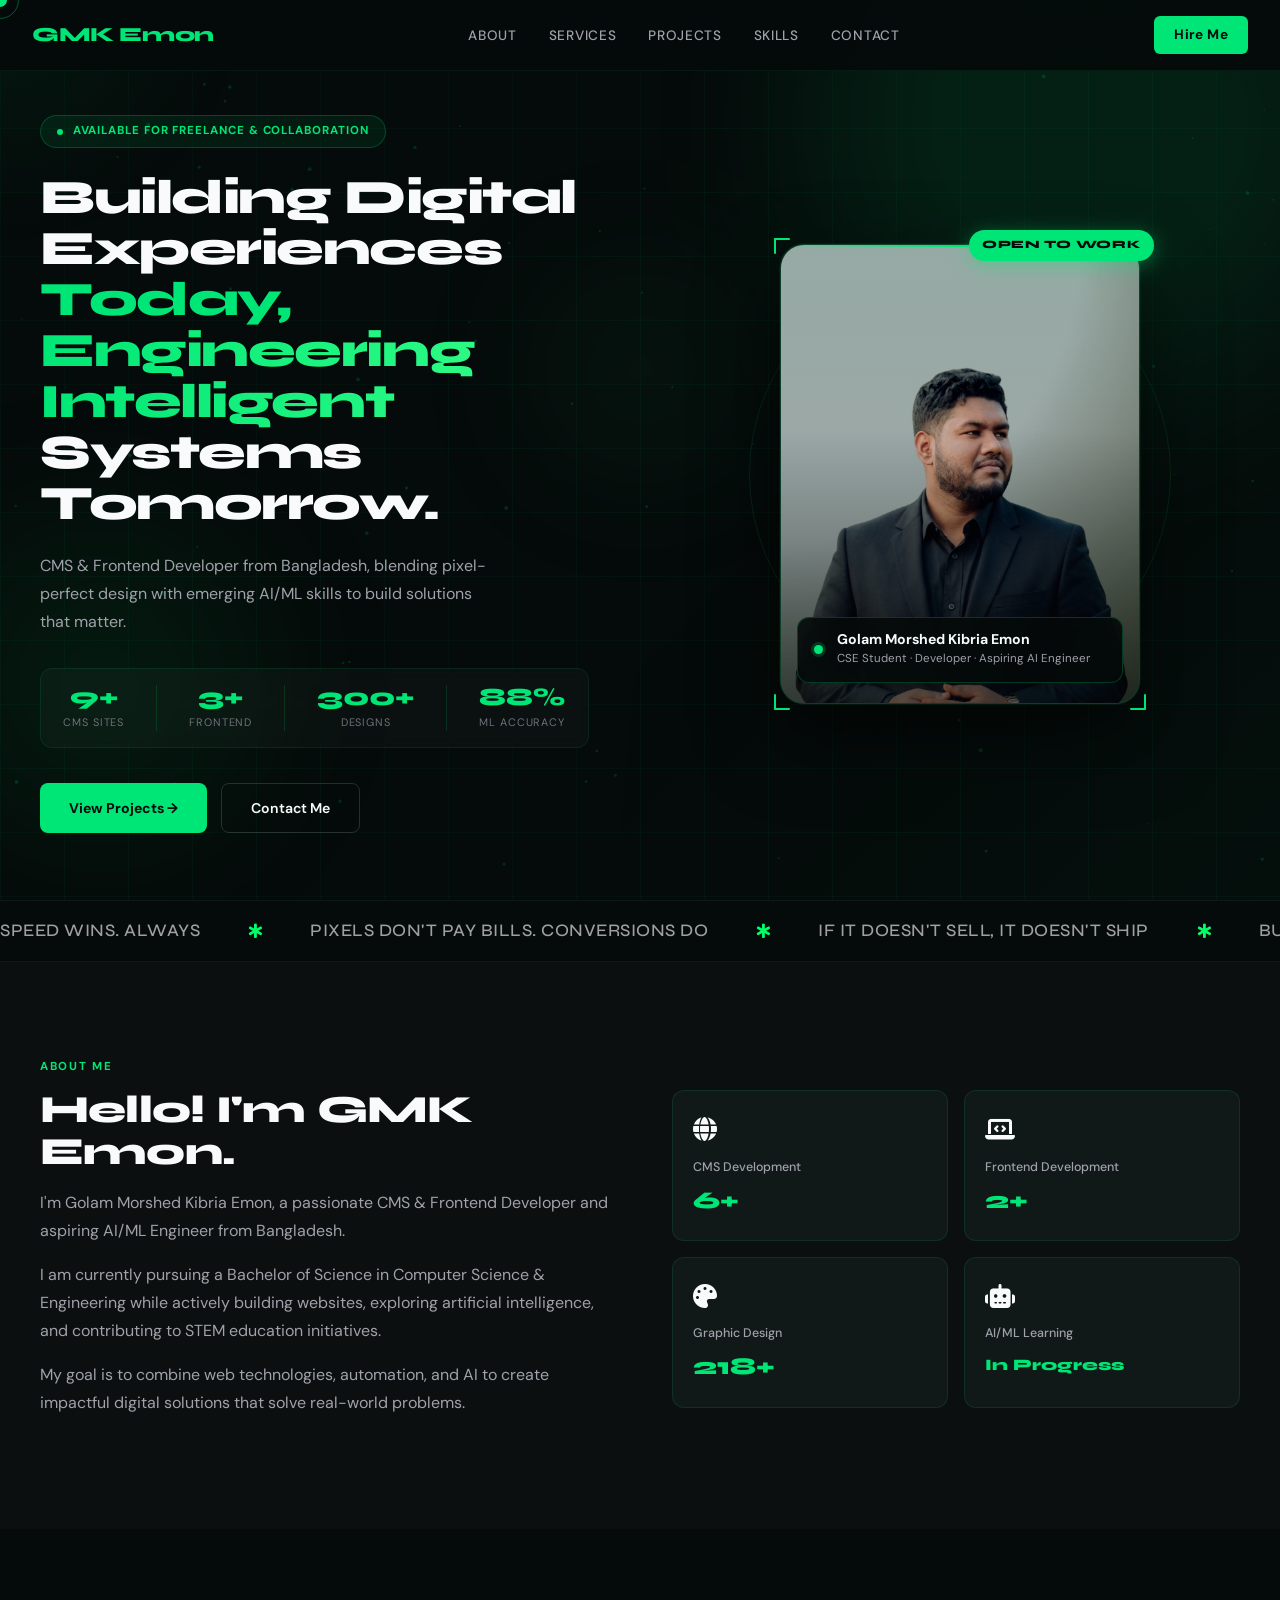
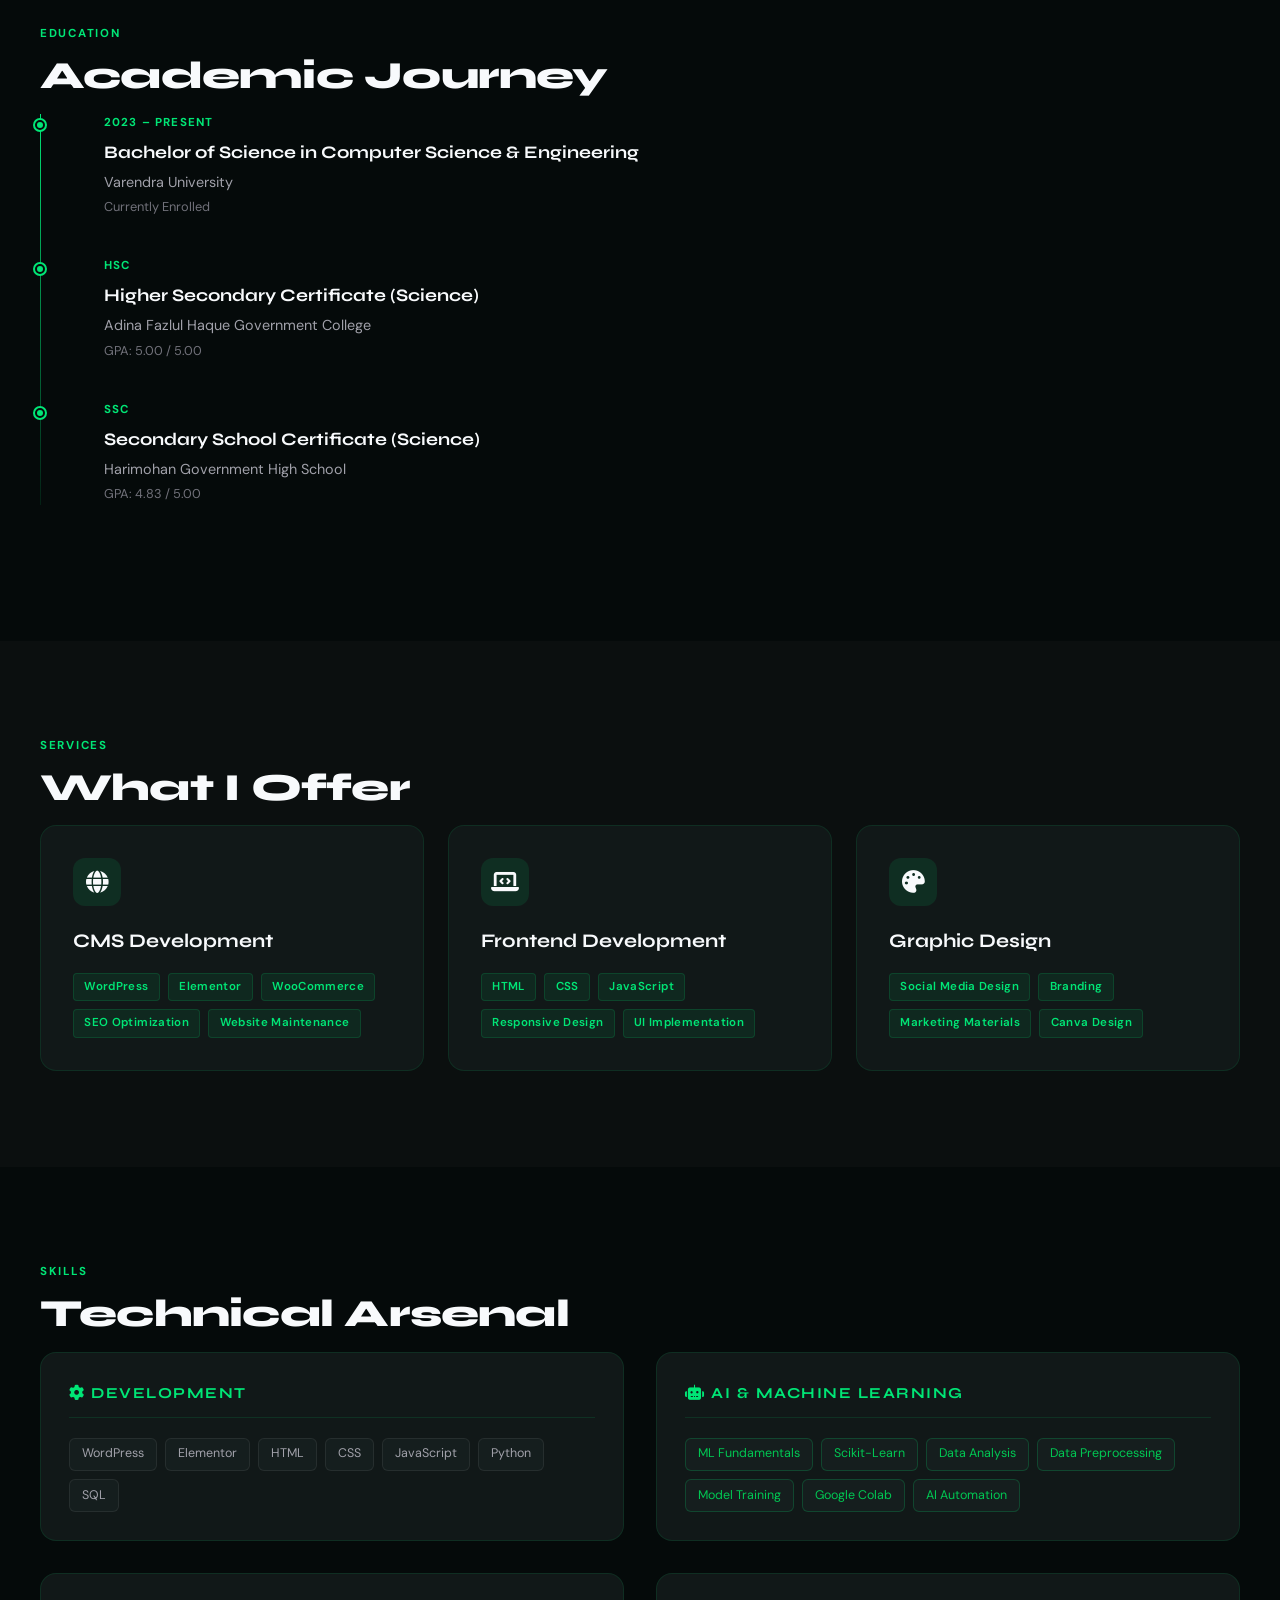
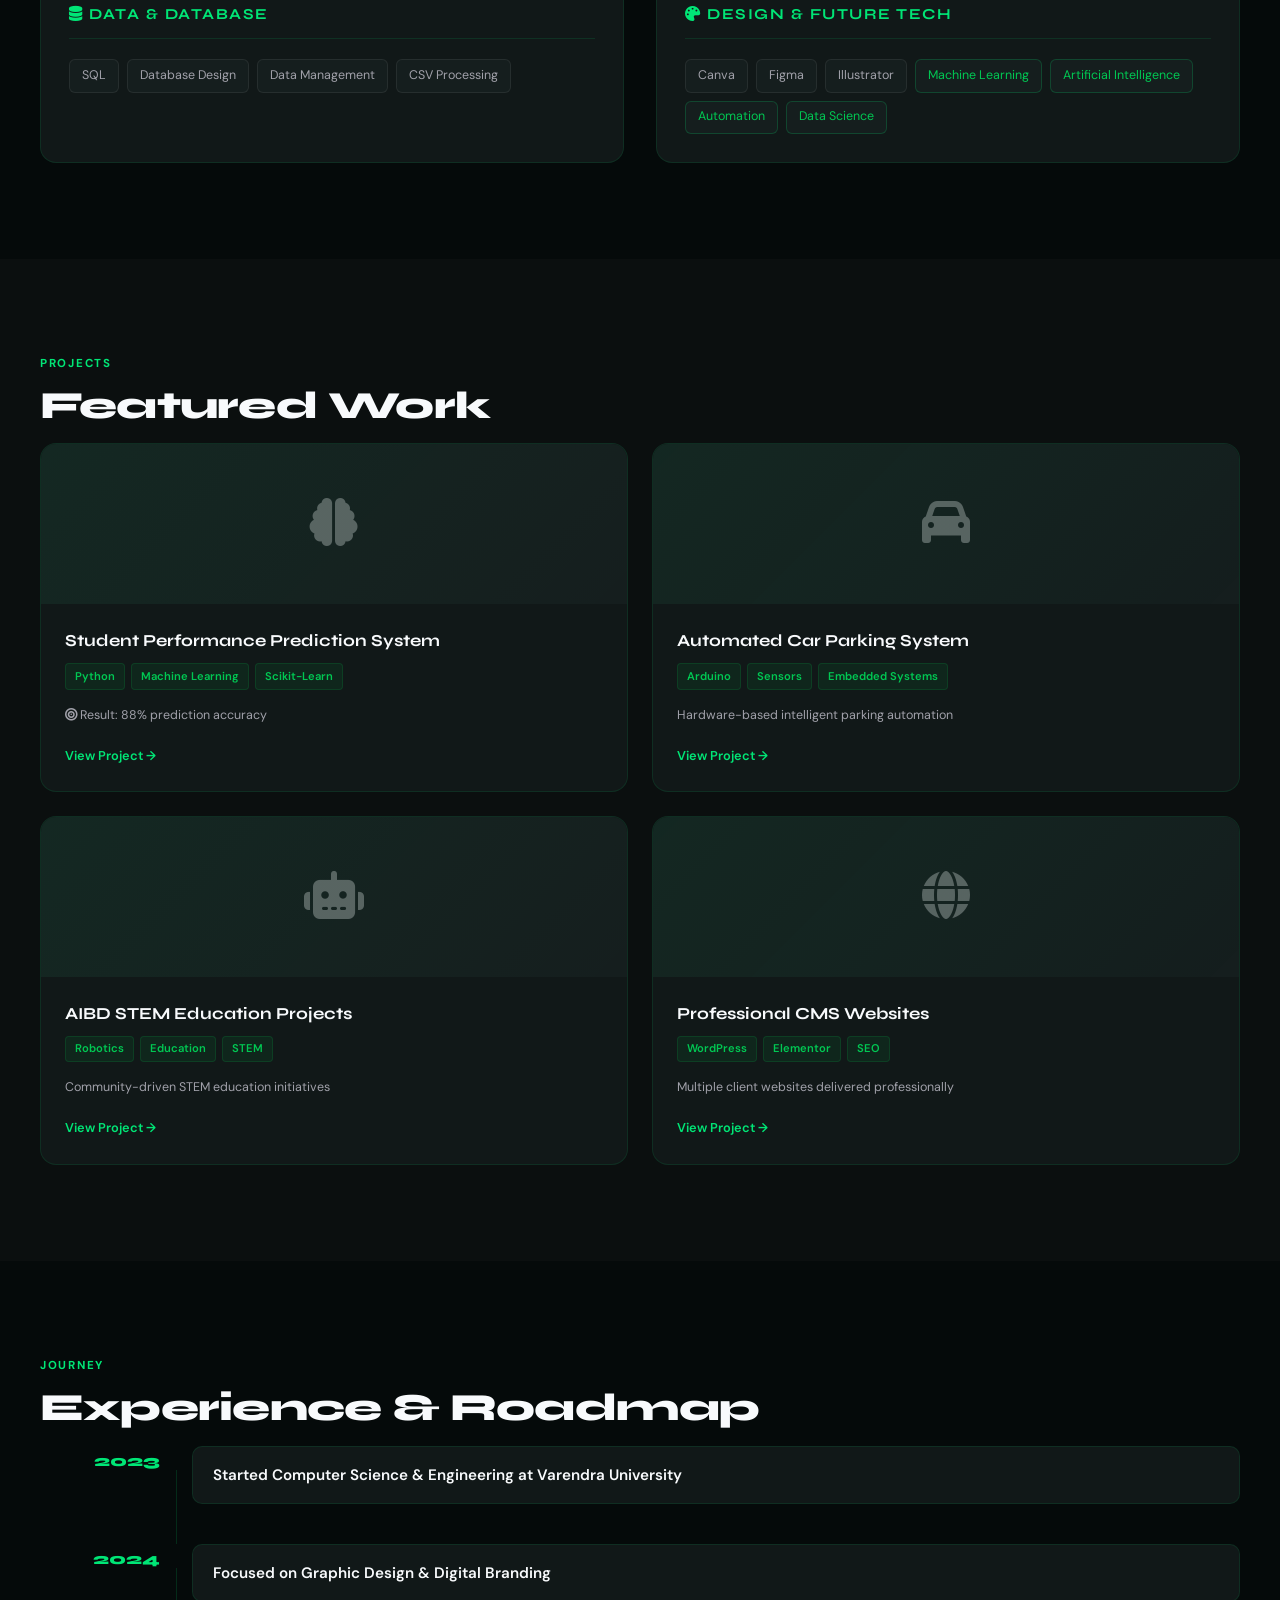
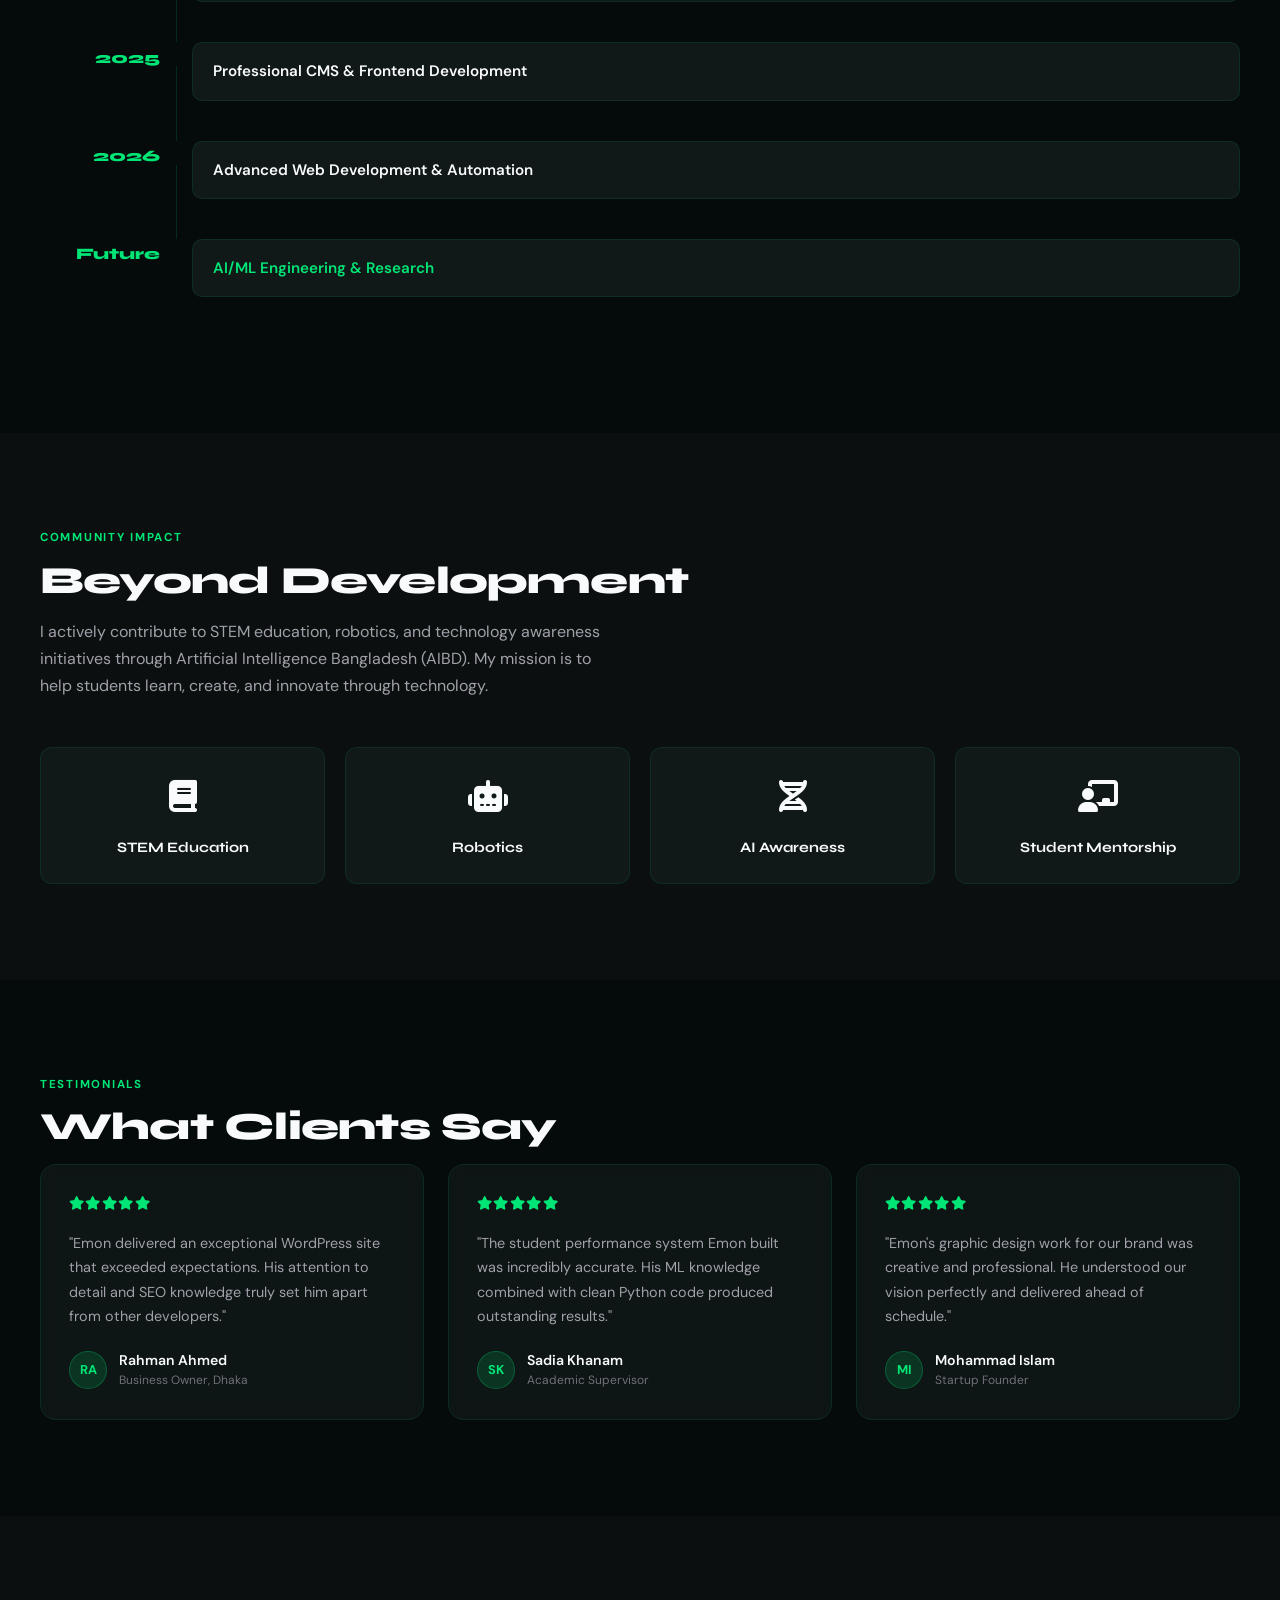
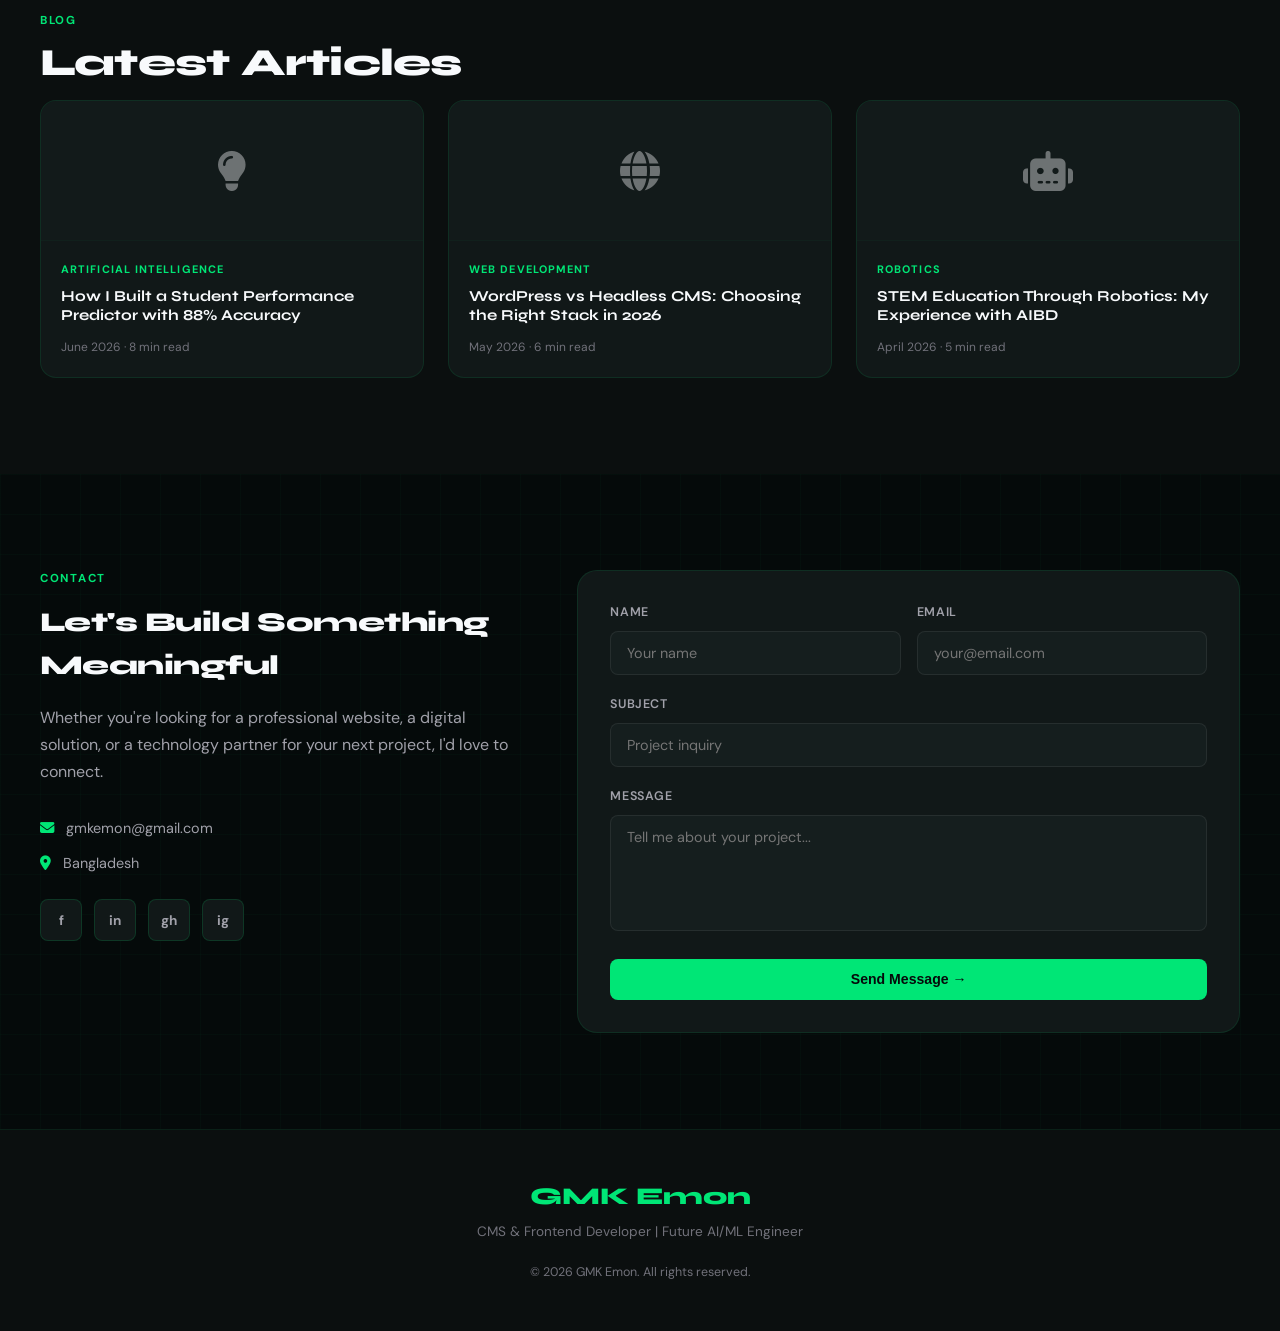
==== commit 14618b00: "Update index.html" ====
--- a/index.html
+++ b/index.html
@@ -7,16 +7,15 @@
 <meta name="description" content="Portfolio of Golam Morshed Kibria Emon — CMS & Frontend Developer evolving into AI/ML Engineering.">
 <link rel="preconnect" href="https://fonts.googleapis.com">
 <link href="https://fonts.googleapis.com/css2?family=Syne:wght@400;600;700;800&family=DM+Sans:wght@300;400;500;600&display=swap" rel="stylesheet">
+<link rel="stylesheet" href="https://cdnjs.cloudflare.com/ajax/libs/font-awesome/6.4.0/css/all.min.css">
 <link rel="stylesheet" href="style.css">
 </head>
 <body>
 
-<!-- CURSOR -->
 <div id="cursor"></div>
 <div id="cursor-trail"></div>
 <div id="mouse-glow"></div>
 
-<!-- NAV -->
 <nav>
   <div class="nav-logo">GMK Emon</div>
   <ul class="nav-links">
@@ -29,7 +28,6 @@
   <a href="#contact" class="nav-cta">Hire Me</a>
 </nav>
 
-<!-- HERO -->
 <section id="hero">
   <div class="hero-bg">
     <div class="grid-lines"></div>
@@ -42,8 +40,7 @@
 
   <div class="hero-inner">
 
-    <!-- LEFT -->
-    <div class="hero-left">
+        <div class="hero-left">
       <div class="hero-eyebrow fade-up d1">
         <div class="hero-eyebrow-dot"></div>
         <span>Available for Freelance &amp; Collaboration</span>
@@ -61,15 +58,14 @@
         emerging AI/ML skills to build solutions that matter.
       </p>
 
-      <!-- inline stats strip -->
-      <div class="hero-stats fade-up d3">
+            <div class="hero-stats fade-up d3">
         <div class="hstat">
           <div class="hstat-val">9+</div>
           <div class="hstat-label">CMS Sites</div>
         </div>
         <div class="hstat-divider"></div>
         <div class="hstat">
-          <div class="hstat-val">4+</div>
+          <div class="hstat-val">3+</div>
           <div class="hstat-label">Frontend</div>
         </div>
         <div class="hstat-divider"></div>
@@ -90,11 +86,9 @@
       </div>
     </div>
 
-    <!-- RIGHT — real photo -->
-    <div class="hero-right fade-up d3">
+        <div class="hero-right fade-up d3">
       <div class="photo-wrapper">
-        <!-- corner brackets -->
-        <div class="photo-corner tl"></div>
+                <div class="photo-corner tl"></div>
         <div class="photo-corner tr"></div>
         <div class="photo-corner bl"></div>
         <div class="photo-corner br"></div>
@@ -118,7 +112,82 @@
   </div>
 </section>
 
-<!-- ABOUT -->
+<style>
+  .marquee-section {
+    background-color: transparent;
+    border-top: 1px solid rgba(255, 255, 255, 0.05);
+    border-bottom: 1px solid rgba(255, 255, 255, 0.05);
+    padding: 1rem 0;
+    overflow: hidden;
+    display: flex;
+    white-space: nowrap;
+    position: relative;
+    width: 100%;
+  }
+  
+  .marquee-inner {
+    display: flex;
+    width: max-content;
+    animation: scroll-marquee 60s linear infinite;
+  }
+  
+  .your-marquee-container-class {
+  background-color: transparent !important;
+  /*Forces the change even if another style tries to set it to black*/
+  }
+
+  .marquee-inner:hover {
+    animation-play-state: paused;
+  }
+
+  .marquee-content {
+    display: flex;
+    align-items: center;
+    gap: 3rem;
+    padding-right: 3rem;
+  }
+
+  .marquee-content span {
+    font-family: 'Syne', sans-serif;
+    font-size: 1.1rem;
+    font-weight: 500;
+    color: #a0a0a0;
+    text-transform: uppercase;
+    letter-spacing: 0.5px;
+  }
+
+  .marquee-star {
+    color: #00ff66; /* Vibrant green from your design */
+    font-size: 0.9rem;
+  }
+
+  @keyframes scroll-marquee {
+    0% { transform: translateX(0); }
+    100% { transform: translateX(-50%); }
+  }
+</style>
+
+<section id="marquee" class="marquee-section">
+  <div class="marquee-inner">
+    <div class="marquee-content">
+      <span>Speed wins. Always</span><i class="fa-solid fa-star-of-life marquee-star"></i>
+      <span>Pixels don't pay bills. Conversions do</span><i class="fa-solid fa-star-of-life marquee-star"></i>
+      <span>If it doesn't sell, it doesn't ship</span><i class="fa-solid fa-star-of-life marquee-star"></i>
+      <span>Built for ROI, not for awards</span><i class="fa-solid fa-star-of-life marquee-star"></i>
+      <span>WordPress that actually performs</span><i class="fa-solid fa-star-of-life marquee-star"></i>
+      <span>Design is a sales tool, not decoration</span><i class="fa-solid fa-star-of-life marquee-star"></i>
+    </div>
+    <div class="marquee-content" aria-hidden="true">
+      <span>Speed wins. Always</span><i class="fa-solid fa-star-of-life marquee-star"></i>
+      <span>Pixels don't pay bills. Conversions do</span><i class="fa-solid fa-star-of-life marquee-star"></i>
+      <span>If it doesn't sell, it doesn't ship</span><i class="fa-solid fa-star-of-life marquee-star"></i>
+      <span>Built for ROI, not for awards</span><i class="fa-solid fa-star-of-life marquee-star"></i>
+      <span>WordPress that actually performs</span><i class="fa-solid fa-star-of-life marquee-star"></i>
+      <span>Design is a sales tool, not decoration</span><i class="fa-solid fa-star-of-life marquee-star"></i>
+    </div>
+  </div>
+</section>
+
 <section id="about">
   <div class="section-inner">
     <div class="about-grid">
@@ -132,22 +201,22 @@
       <div>
         <div class="stat-cards">
           <div class="stat-card">
-            <div class="stat-icon">🌐</div>
+            <div class="stat-icon"><i class="fa-solid fa-globe"></i></div>
             <div class="stat-label">CMS Development</div>
-            <div class="stat-value" data-count="40">0+</div>
+            <div class="stat-value" data-count="9">0+</div>
           </div>
           <div class="stat-card">
-            <div class="stat-icon">💻</div>
+            <div class="stat-icon"><i class="fa-solid fa-laptop-code"></i></div>
             <div class="stat-label">Frontend Development</div>
-            <div class="stat-value" data-count="25">0+</div>
+            <div class="stat-value" data-count="3">0+</div>
           </div>
           <div class="stat-card">
-            <div class="stat-icon">🎨</div>
+            <div class="stat-icon"><i class="fa-solid fa-palette"></i></div>
             <div class="stat-label">Graphic Design</div>
-            <div class="stat-value" data-count="100">0+</div>
+            <div class="stat-value" data-count="300">0+</div>
           </div>
           <div class="stat-card">
-            <div class="stat-icon">🤖</div>
+            <div class="stat-icon"><i class="fa-solid fa-robot"></i></div>
             <div class="stat-label">AI/ML Learning</div>
             <div class="stat-value" style="font-size:1rem;padding-top:0.25rem">In Progress</div>
           </div>
@@ -157,7 +226,6 @@
   </div>
 </section>
 
-<!-- EDUCATION -->
 <section id="education">
   <div class="section-inner">
     <div class="section-label">Education</div>
@@ -188,14 +256,13 @@
   </div>
 </section>
 
-<!-- SERVICES -->
 <section id="services">
   <div class="section-inner">
     <div class="section-label">Services</div>
     <h2 class="section-title">What I Offer</h2>
     <div class="services-grid">
       <div class="service-card">
-        <div class="service-icon">🌐</div>
+        <div class="service-icon"><i class="fa-solid fa-globe"></i></div>
         <div class="service-name">CMS Development</div>
         <div class="service-tags">
           <span class="service-tag">WordPress</span><span class="service-tag">Elementor</span>
@@ -204,7 +271,7 @@
         </div>
       </div>
       <div class="service-card">
-        <div class="service-icon">💻</div>
+        <div class="service-icon"><i class="fa-solid fa-laptop-code"></i></div>
         <div class="service-name">Frontend Development</div>
         <div class="service-tags">
           <span class="service-tag">HTML</span><span class="service-tag">CSS</span>
@@ -213,7 +280,7 @@
         </div>
       </div>
       <div class="service-card">
-        <div class="service-icon">🎨</div>
+        <div class="service-icon"><i class="fa-solid fa-palette"></i></div>
         <div class="service-name">Graphic Design</div>
         <div class="service-tags">
           <span class="service-tag">Social Media Design</span><span class="service-tag">Branding</span>
@@ -224,14 +291,13 @@
   </div>
 </section>
 
-<!-- SKILLS -->
 <section id="skills">
   <div class="section-inner">
     <div class="section-label">Skills</div>
     <h2 class="section-title">Technical Arsenal</h2>
     <div class="skills-groups">
       <div class="skill-group">
-        <div class="skill-group-title">&#9881;&#65039; Development</div>
+        <div class="skill-group-title"><i class="fa-solid fa-gear"></i> Development</div>
         <div class="skill-pills">
           <span class="skill-pill">WordPress</span><span class="skill-pill">Elementor</span>
           <span class="skill-pill">HTML</span><span class="skill-pill">CSS</span>
@@ -240,7 +306,7 @@
         </div>
       </div>
       <div class="skill-group">
-        <div class="skill-group-title">🤖 AI &amp; Machine Learning</div>
+        <div class="skill-group-title"><i class="fa-solid fa-robot"></i> AI &amp; Machine Learning</div>
         <div class="skill-pills">
           <span class="skill-pill ai">ML Fundamentals</span><span class="skill-pill ai">Scikit-Learn</span>
           <span class="skill-pill ai">Data Analysis</span><span class="skill-pill ai">Data Preprocessing</span>
@@ -249,14 +315,14 @@
         </div>
       </div>
       <div class="skill-group">
-        <div class="skill-group-title">🗄️ Data &amp; Database</div>
+        <div class="skill-group-title"><i class="fa-solid fa-database"></i> Data &amp; Database</div>
         <div class="skill-pills">
           <span class="skill-pill">SQL</span><span class="skill-pill">Database Design</span>
           <span class="skill-pill">Data Management</span><span class="skill-pill">CSV Processing</span>
         </div>
       </div>
       <div class="skill-group">
-        <div class="skill-group-title">🎨 Design &amp; Future Tech</div>
+        <div class="skill-group-title"><i class="fa-solid fa-palette"></i> Design &amp; Future Tech</div>
         <div class="skill-pills">
           <span class="skill-pill">Canva</span><span class="skill-pill">Figma</span>
           <span class="skill-pill">Illustrator</span><span class="skill-pill ai">Machine Learning</span>
@@ -268,23 +334,22 @@
   </div>
 </section>
 
-<!-- PROJECTS -->
 <section id="projects">
   <div class="section-inner">
     <div class="section-label">Projects</div>
     <h2 class="section-title">Featured Work</h2>
     <div class="projects-grid">
       <div class="project-card">
-        <div class="project-thumb"><span class="project-thumb-icon">🧠</span></div>
+        <div class="project-thumb"><span class="project-thumb-icon"><i class="fa-solid fa-brain"></i></span></div>
         <div class="project-body">
           <div class="project-title">Student Performance Prediction System</div>
           <div class="project-tags"><span class="project-tag">Python</span><span class="project-tag">Machine Learning</span><span class="project-tag">Scikit-Learn</span></div>
-          <div class="project-result">🎯 Result: 88% prediction accuracy</div>
+          <div class="project-result"><i class="fa-solid fa-bullseye"></i> Result: 88% prediction accuracy</div>
           <a href="#" class="project-link">View Project &rarr;</a>
         </div>
       </div>
       <div class="project-card">
-        <div class="project-thumb"><span class="project-thumb-icon">🚗</span></div>
+        <div class="project-thumb"><span class="project-thumb-icon"><i class="fa-solid fa-car"></i></span></div>
         <div class="project-body">
           <div class="project-title">Automated Car Parking System</div>
           <div class="project-tags"><span class="project-tag">Arduino</span><span class="project-tag">Sensors</span><span class="project-tag">Embedded Systems</span></div>
@@ -293,7 +358,7 @@
         </div>
       </div>
       <div class="project-card">
-        <div class="project-thumb"><span class="project-thumb-icon">🤖</span></div>
+        <div class="project-thumb"><span class="project-thumb-icon"><i class="fa-solid fa-robot"></i></span></div>
         <div class="project-body">
           <div class="project-title">AIBD STEM Education Projects</div>
           <div class="project-tags"><span class="project-tag">Robotics</span><span class="project-tag">Education</span><span class="project-tag">STEM</span></div>
@@ -302,7 +367,7 @@
         </div>
       </div>
       <div class="project-card">
-        <div class="project-thumb"><span class="project-thumb-icon">🌐</span></div>
+        <div class="project-thumb"><span class="project-thumb-icon"><i class="fa-solid fa-globe"></i></span></div>
         <div class="project-body">
           <div class="project-title">Professional CMS Websites</div>
           <div class="project-tags"><span class="project-tag">WordPress</span><span class="project-tag">Elementor</span><span class="project-tag">SEO</span></div>
@@ -314,7 +379,6 @@
   </div>
 </section>
 
-<!-- JOURNEY -->
 <section id="journey">
   <div class="section-inner">
     <div class="section-label">Journey</div>
@@ -338,35 +402,33 @@
       </div>
       <div class="journey-item">
         <div class="journey-year">Future</div>
-        <div class="journey-content"><div class="journey-event journey-future">AI/ML Engineering &amp; Research 🚀</div></div>
-      </div>
-    </div>
-  </div>
-</section>
-
-<!-- COMMUNITY -->
+        <div class="journey-content"><div class="journey-event journey-future">AI/ML Engineering &amp; Research </div></div>
+      </div>
+    </div>
+  </div>
+</section>
+
 <section id="community">
   <div class="section-inner">
     <div class="section-label">Community Impact</div>
     <h2 class="section-title">Beyond Development</h2>
     <p class="section-desc">I actively contribute to STEM education, robotics, and technology awareness initiatives through Artificial Intelligence Bangladesh (AIBD). My mission is to help students learn, create, and innovate through technology.</p>
     <div class="community-grid">
-      <div class="community-card"><div class="community-icon">📚</div><div class="community-label">STEM Education</div></div>
-      <div class="community-card"><div class="community-icon">🤖</div><div class="community-label">Robotics</div></div>
-      <div class="community-card"><div class="community-icon">🧬</div><div class="community-label">AI Awareness</div></div>
-      <div class="community-card"><div class="community-icon">👨‍🏫</div><div class="community-label">Student Mentorship</div></div>
-    </div>
-  </div>
-</section>
-
-<!-- TESTIMONIALS -->
+      <div class="community-card"><div class="community-icon"><i class="fa-solid fa-book"></i></div><div class="community-label">STEM Education</div></div>
+      <div class="community-card"><div class="community-icon"><i class="fa-solid fa-robot"></i></div><div class="community-label">Robotics</div></div>
+      <div class="community-card"><div class="community-icon"><i class="fa-solid fa-dna"></i></div><div class="community-label">AI Awareness</div></div>
+      <div class="community-card"><div class="community-icon"><i class="fa-solid fa-chalkboard-user"></i></div><div class="community-label">Student Mentorship</div></div>
+    </div>
+  </div>
+</section>
+
 <section id="testimonials">
   <div class="section-inner">
     <div class="section-label">Testimonials</div>
     <h2 class="section-title">What Clients Say</h2>
     <div class="testi-grid">
       <div class="testi-card">
-        <div class="testi-stars">&#9733;&#9733;&#9733;&#9733;&#9733;</div>
+        <div class="testi-stars"><i class="fa-solid fa-star"></i><i class="fa-solid fa-star"></i><i class="fa-solid fa-star"></i><i class="fa-solid fa-star"></i><i class="fa-solid fa-star"></i></div>
         <p class="testi-quote">"Emon delivered an exceptional WordPress site that exceeded expectations. His attention to detail and SEO knowledge truly set him apart from other developers."</p>
         <div class="testi-author">
           <div class="testi-avatar">RA</div>
@@ -374,7 +436,7 @@
         </div>
       </div>
       <div class="testi-card">
-        <div class="testi-stars">&#9733;&#9733;&#9733;&#9733;&#9733;</div>
+        <div class="testi-stars"><i class="fa-solid fa-star"></i><i class="fa-solid fa-star"></i><i class="fa-solid fa-star"></i><i class="fa-solid fa-star"></i><i class="fa-solid fa-star"></i></div>
         <p class="testi-quote">"The student performance system Emon built was incredibly accurate. His ML knowledge combined with clean Python code produced outstanding results."</p>
         <div class="testi-author">
           <div class="testi-avatar">SK</div>
@@ -382,7 +444,7 @@
         </div>
       </div>
       <div class="testi-card">
-        <div class="testi-stars">&#9733;&#9733;&#9733;&#9733;&#9733;</div>
+        <div class="testi-stars"><i class="fa-solid fa-star"></i><i class="fa-solid fa-star"></i><i class="fa-solid fa-star"></i><i class="fa-solid fa-star"></i><i class="fa-solid fa-star"></i></div>
         <p class="testi-quote">"Emon's graphic design work for our brand was creative and professional. He understood our vision perfectly and delivered ahead of schedule."</p>
         <div class="testi-author">
           <div class="testi-avatar">MI</div>
@@ -393,14 +455,13 @@
   </div>
 </section>
 
-<!-- BLOG -->
 <section id="blog">
   <div class="section-inner">
     <div class="section-label">Blog</div>
     <h2 class="section-title">Latest Articles</h2>
     <div class="blog-grid">
       <div class="blog-card">
-        <div class="blog-thumb">💡</div>
+        <div class="blog-thumb"><i class="fa-solid fa-lightbulb"></i></div>
         <div class="blog-body">
           <div class="blog-cat">Artificial Intelligence</div>
           <div class="blog-title">How I Built a Student Performance Predictor with 88% Accuracy</div>
@@ -408,7 +469,7 @@
         </div>
       </div>
       <div class="blog-card">
-        <div class="blog-thumb">🌐</div>
+        <div class="blog-thumb"><i class="fa-solid fa-globe"></i></div>
         <div class="blog-body">
           <div class="blog-cat">Web Development</div>
           <div class="blog-title">WordPress vs Headless CMS: Choosing the Right Stack in 2026</div>
@@ -416,7 +477,7 @@
         </div>
       </div>
       <div class="blog-card">
-        <div class="blog-thumb">🤖</div>
+        <div class="blog-thumb"><i class="fa-solid fa-robot"></i></div>
         <div class="blog-body">
           <div class="blog-cat">Robotics</div>
           <div class="blog-title">STEM Education Through Robotics: My Experience with AIBD</div>
@@ -427,7 +488,6 @@
   </div>
 </section>
 
-<!-- CONTACT -->
 <section id="contact">
   <div class="section-inner">
     <div class="contact-grid">
@@ -436,8 +496,8 @@
         <h2>Let's Build Something Meaningful</h2>
         <p>Whether you're looking for a professional website, a digital solution, or a technology partner for your next project, I'd love to connect.</p>
         <div style="margin-bottom:1.5rem">
-          <div style="display:flex;align-items:center;gap:0.75rem;margin-bottom:0.75rem;color:var(--gray);font-size:0.9rem"><span style="color:var(--g1)">📧</span> gmkemon@gmail.com</div>
-          <div style="display:flex;align-items:center;gap:0.75rem;color:var(--gray);font-size:0.9rem"><span style="color:var(--g1)">📍</span> Bangladesh</div>
+          <div style="display:flex;align-items:center;gap:0.75rem;margin-bottom:0.75rem;color:var(--gray);font-size:0.9rem"><span style="color:var(--g1)"><i class="fa-solid fa-envelope"></i></span> gmkemon@gmail.com</div>
+          <div style="display:flex;align-items:center;gap:0.75rem;color:var(--gray);font-size:0.9rem"><span style="color:var(--g1)"><i class="fa-solid fa-location-dot"></i></span> Bangladesh</div>
         </div>
         <div class="social-links">
           <a href="#" class="social-link" title="Facebook">f</a>
@@ -459,7 +519,6 @@
   </div>
 </section>
 
-<!-- FOOTER -->
 <footer>
   <div class="footer-name">GMK Emon</div>
   <div class="footer-tagline">CMS &amp; Frontend Developer | Future AI/ML Engineer</div>
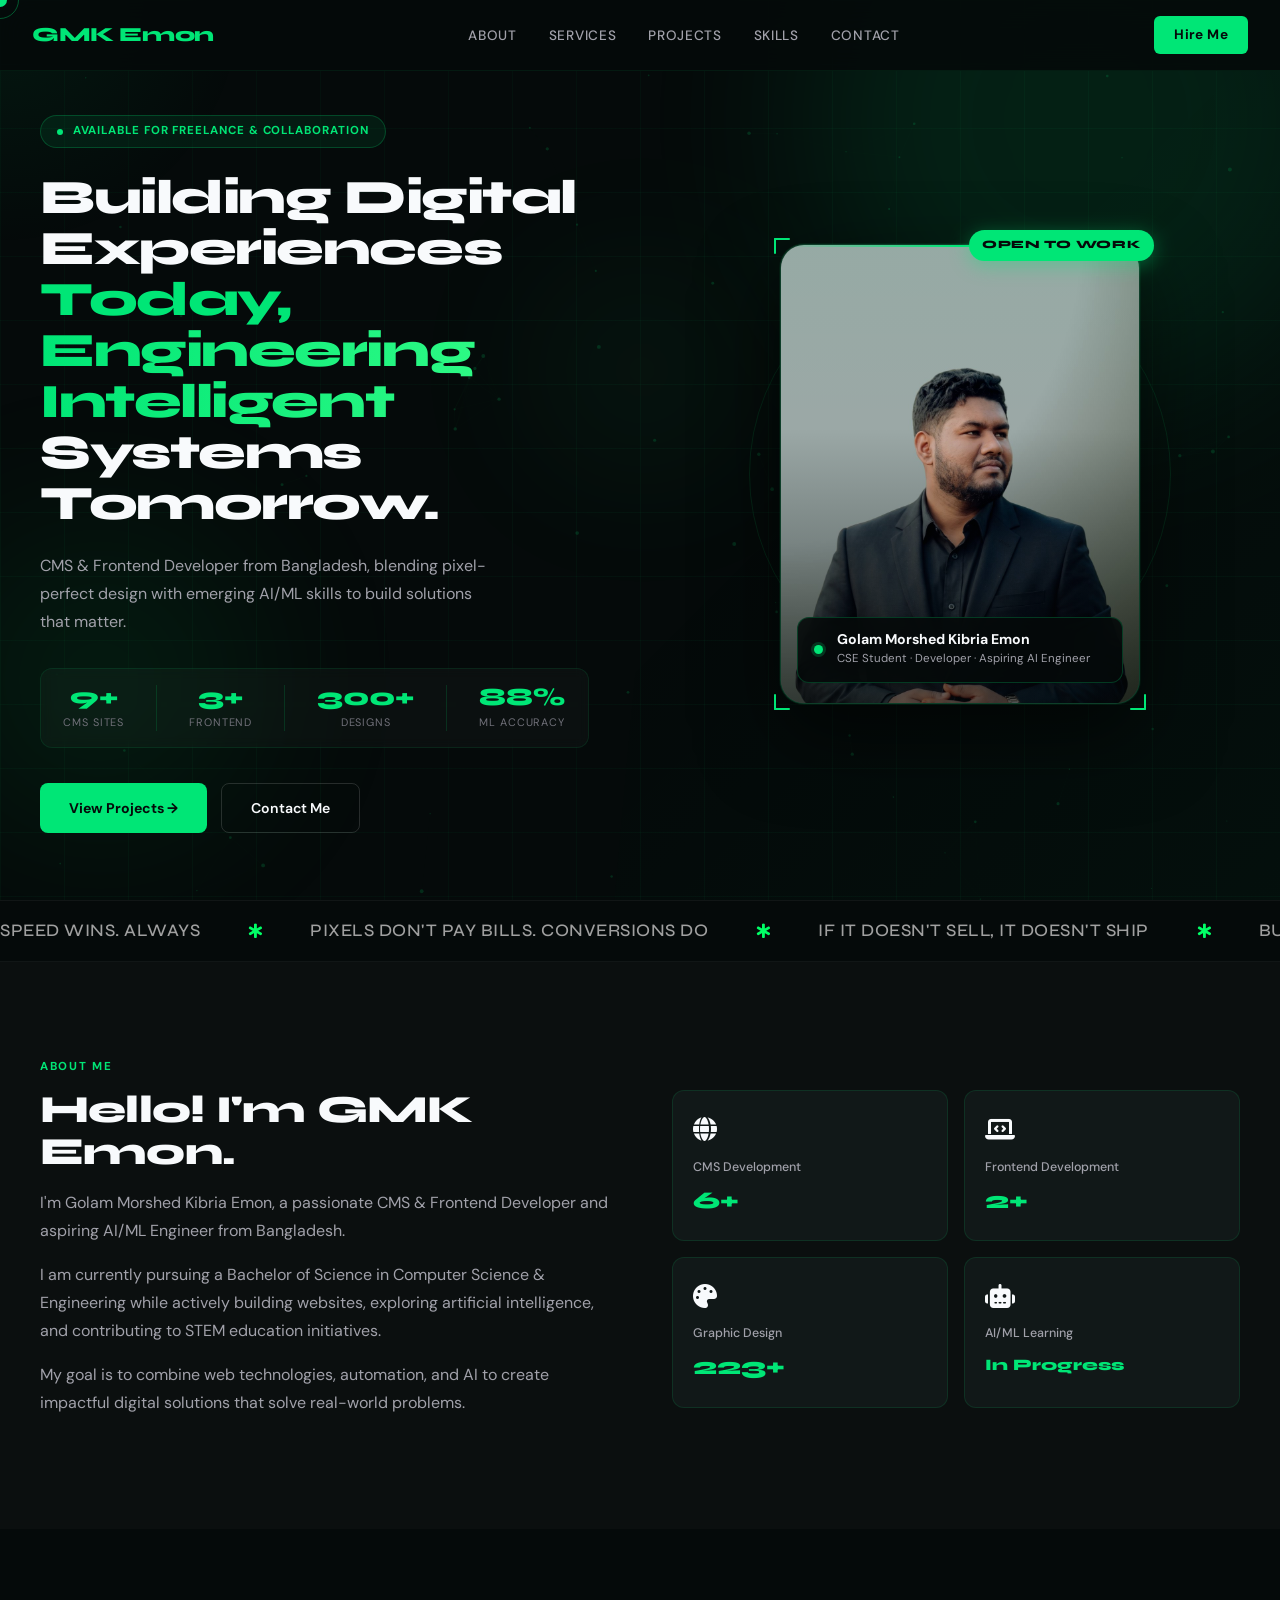
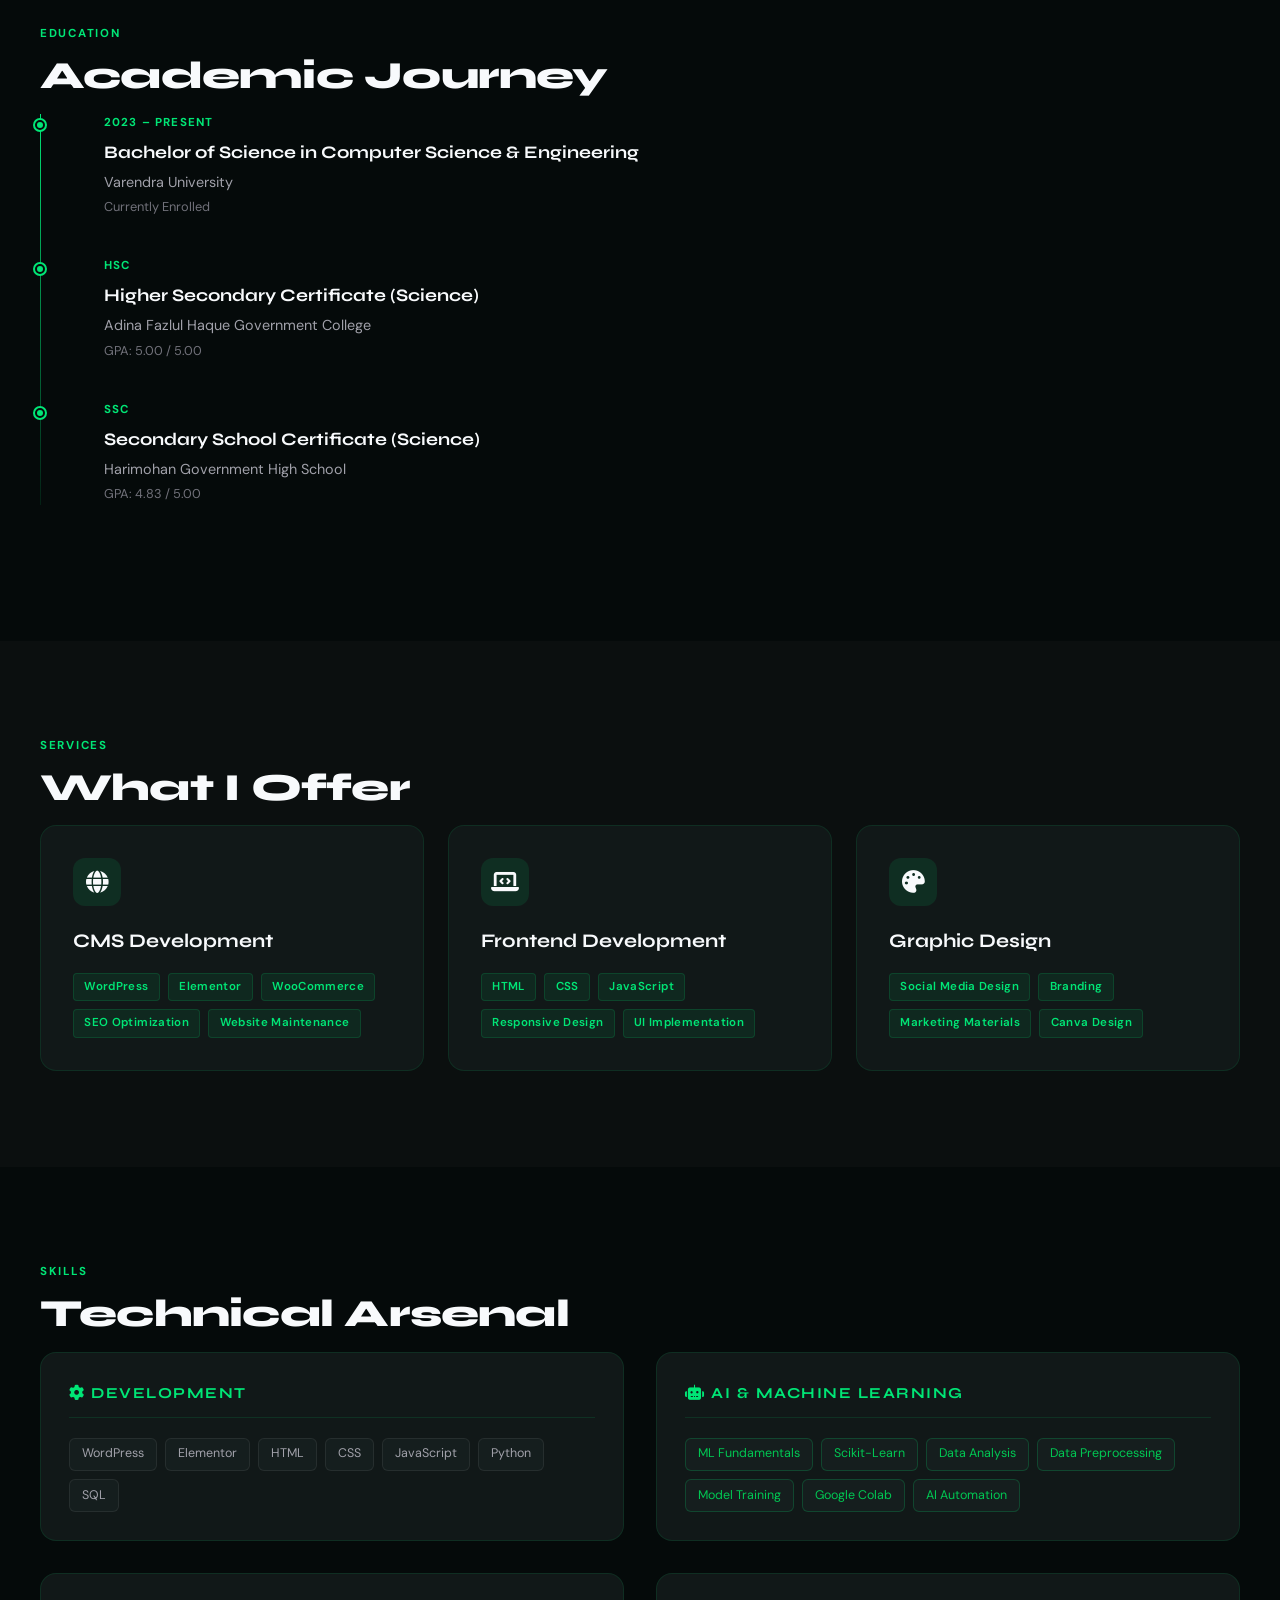
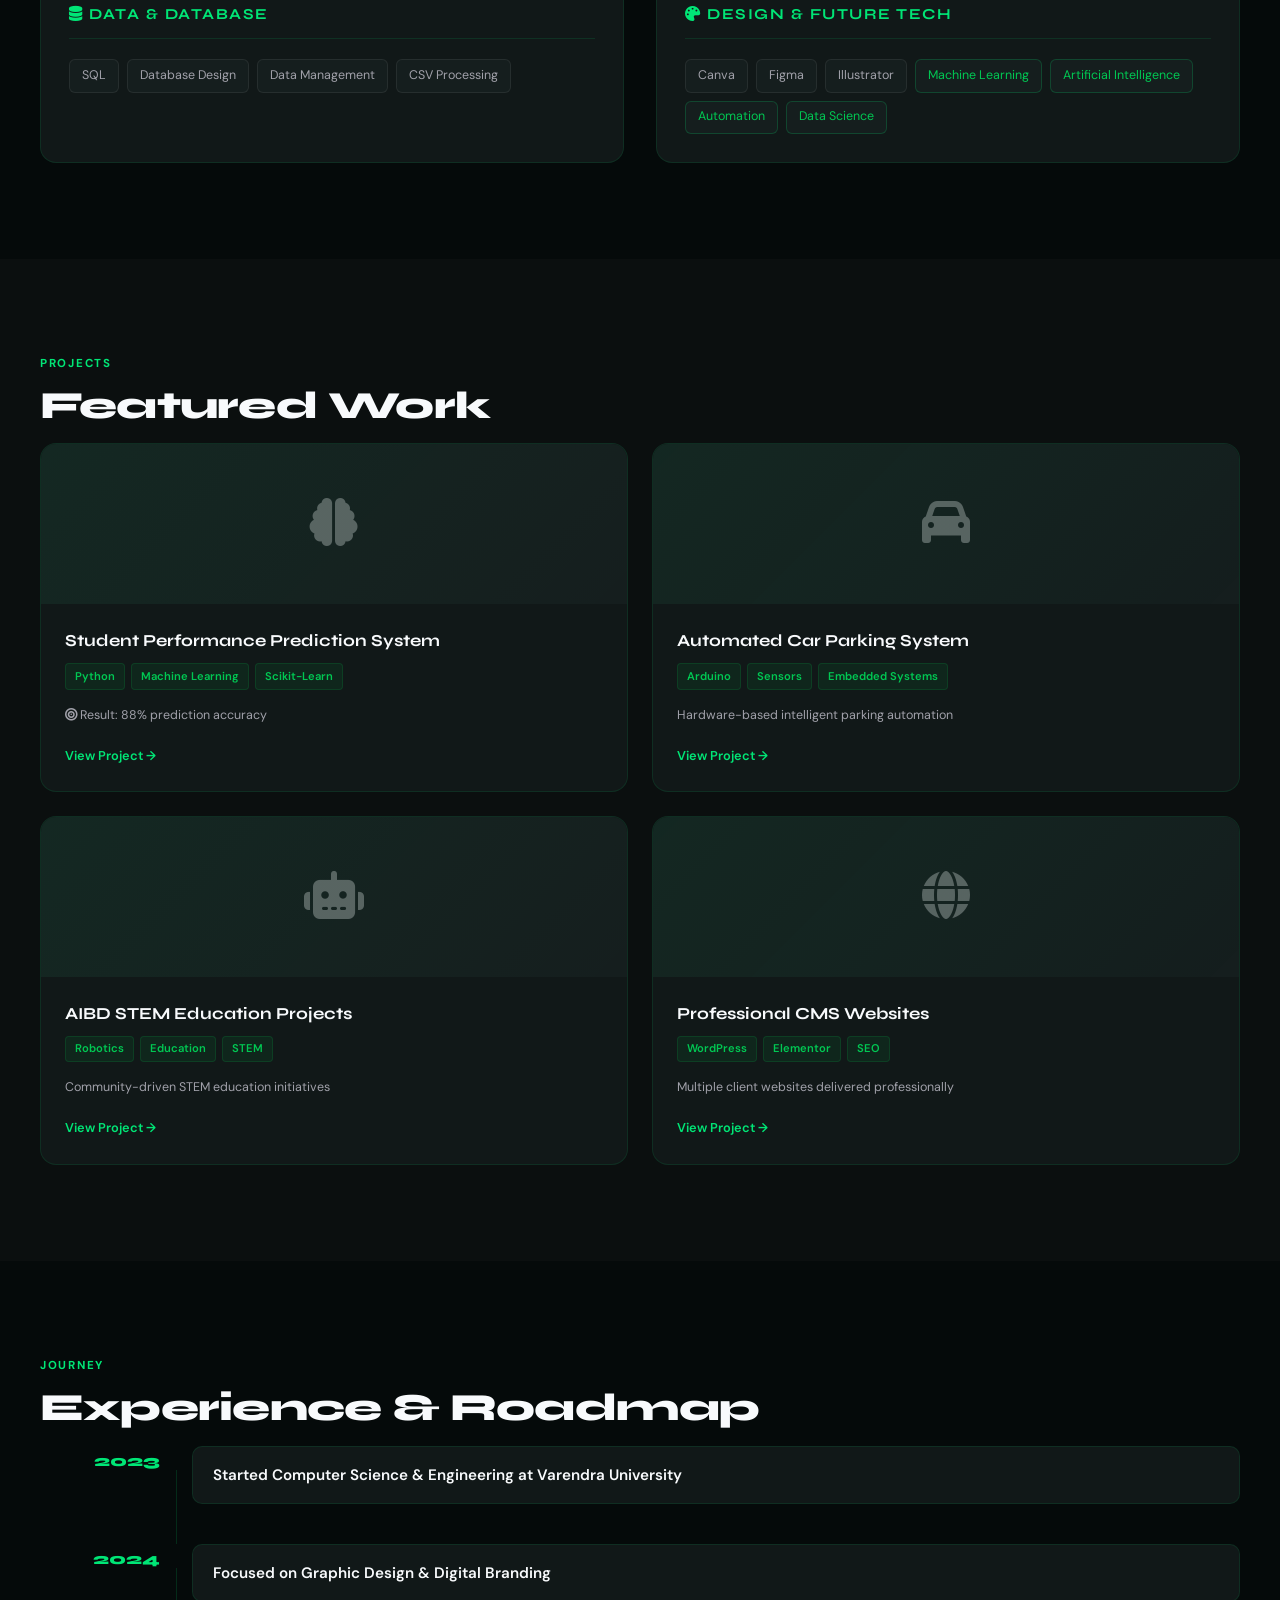
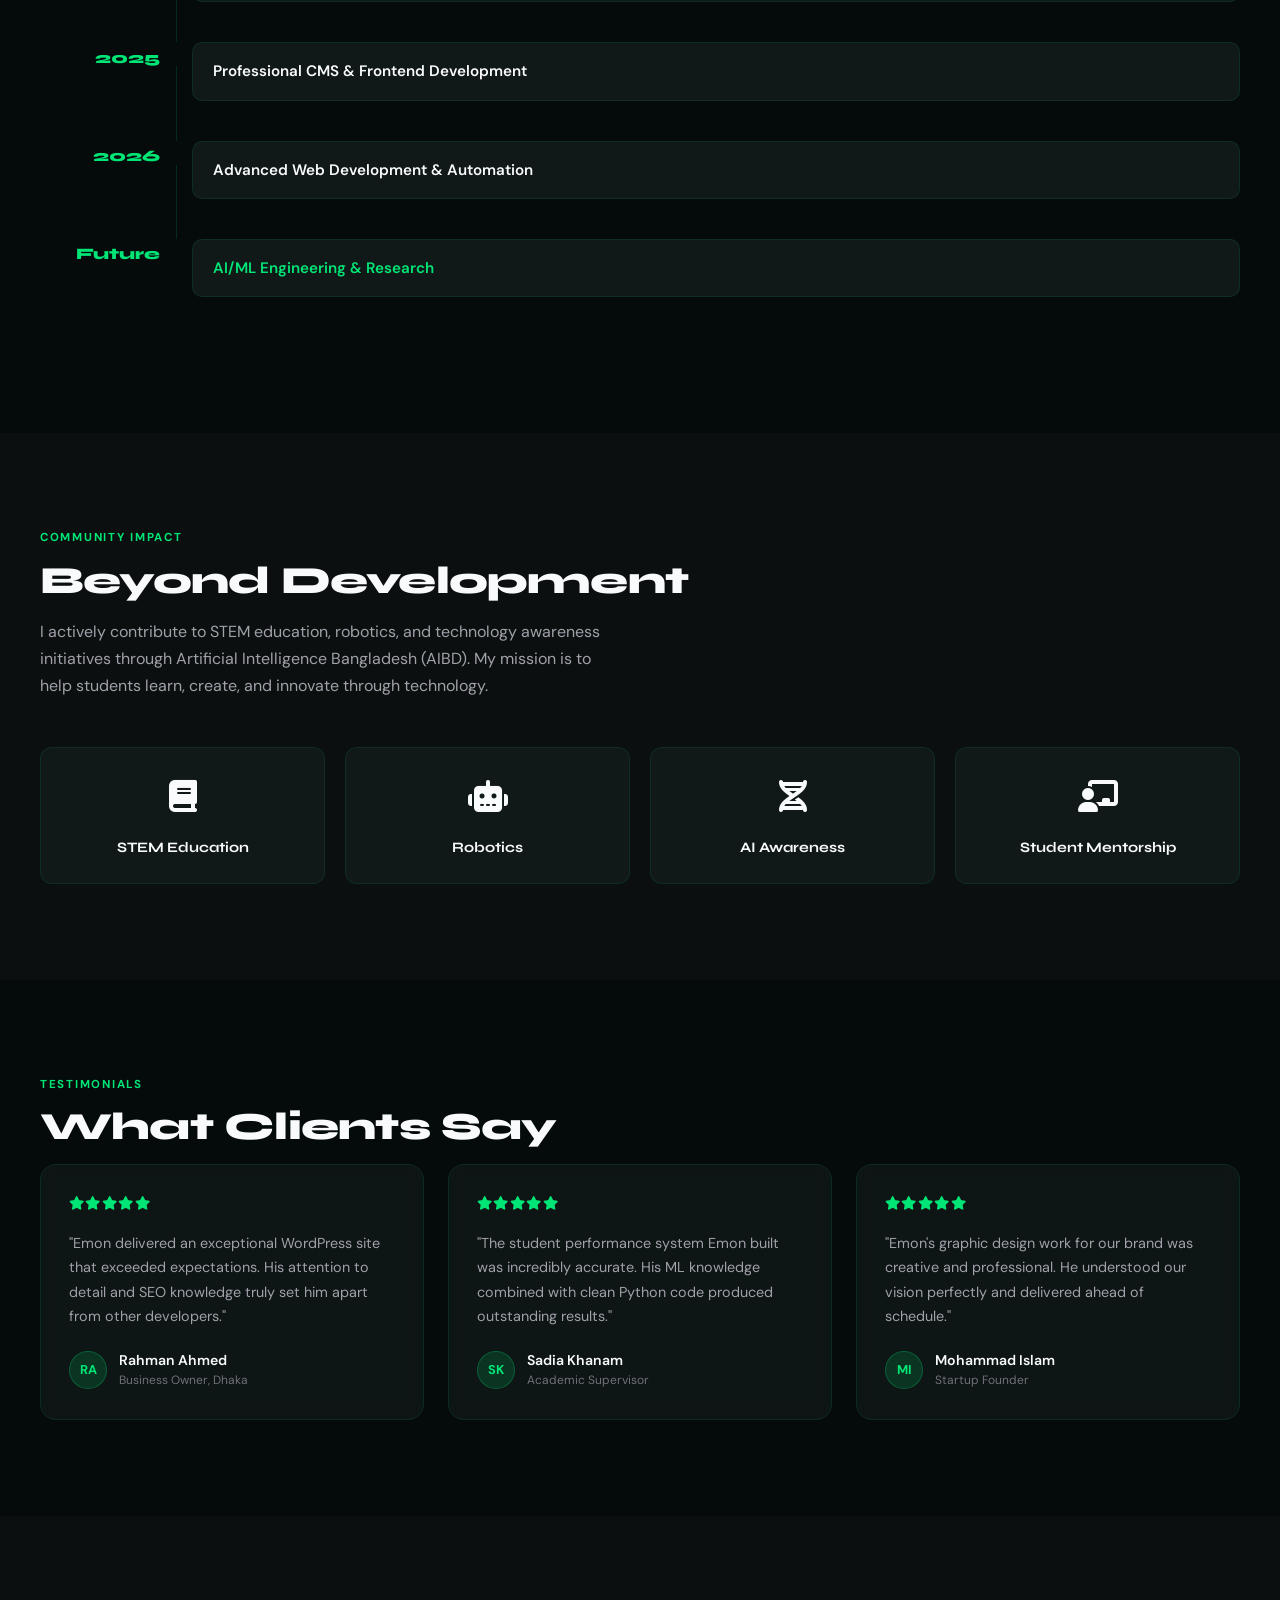
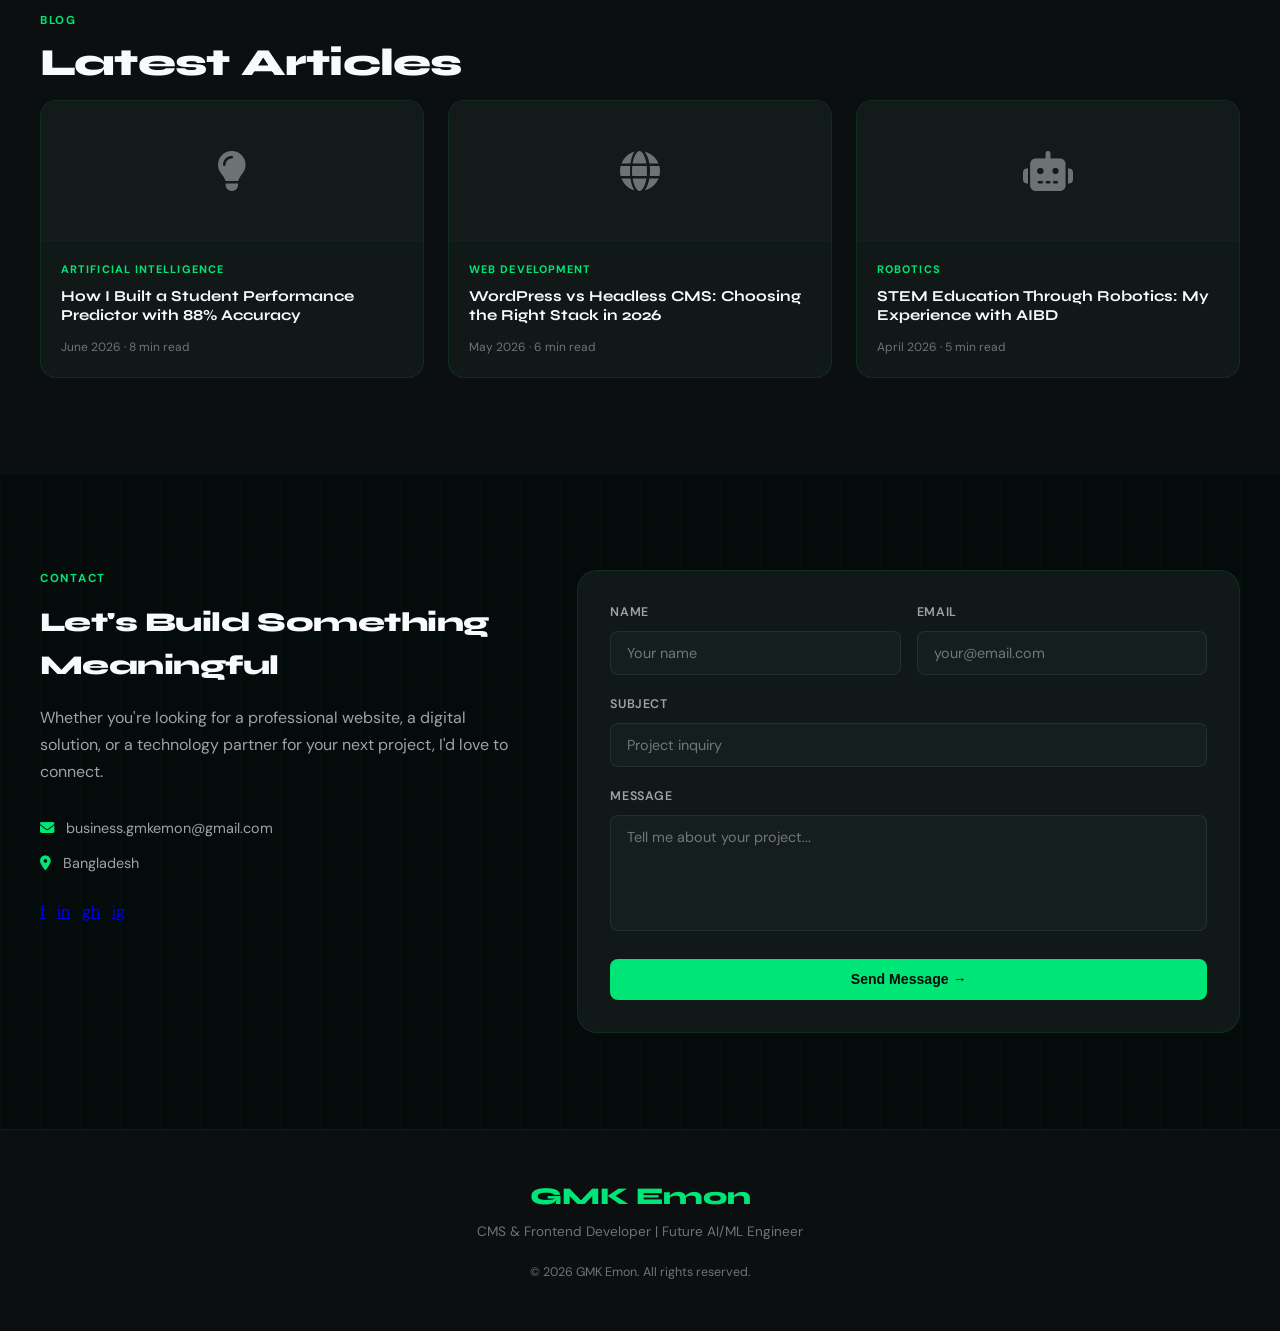
==== commit a333c9fe: "Update index.html" ====
--- a/index.html
+++ b/index.html
@@ -496,14 +496,14 @@
         <h2>Let's Build Something Meaningful</h2>
         <p>Whether you're looking for a professional website, a digital solution, or a technology partner for your next project, I'd love to connect.</p>
         <div style="margin-bottom:1.5rem">
-          <div style="display:flex;align-items:center;gap:0.75rem;margin-bottom:0.75rem;color:var(--gray);font-size:0.9rem"><span style="color:var(--g1)"><i class="fa-solid fa-envelope"></i></span> gmkemon@gmail.com</div>
+          <div style="display:flex;align-items:center;gap:0.75rem;margin-bottom:0.75rem;color:var(--gray);font-size:0.9rem"><span style="color:var(--g1)"><i class="fa-solid fa-envelope"></i></span> business.gmkemon@gmail.com</div>
           <div style="display:flex;align-items:center;gap:0.75rem;color:var(--gray);font-size:0.9rem"><span style="color:var(--g1)"><i class="fa-solid fa-location-dot"></i></span> Bangladesh</div>
         </div>
         <div class="social-links">
-          <a href="#" class="social-link" title="Facebook">f</a>
-          <a href="#" class="social-link" title="LinkedIn">in</a>
-          <a href="#" class="social-link" title="GitHub">gh</a>
-          <a href="#" class="social-link" title="Instagram">ig</a>
+          <a href="#" class="https://www.facebook.com/gmk.emon" title="Facebook">f</a>
+          <a href="#" class="https://www.linkedin.com/in/gmkemon/k" title="LinkedIn">in</a>
+          <a href="#" class="https://github.com/GmkEmon007" title="GitHub">gh</a>
+          <a href="#" class="https://www.instagram.com/gmk_emon/" title="Instagram">ig</a>
         </div>
       </div>
       <div class="contact-form">
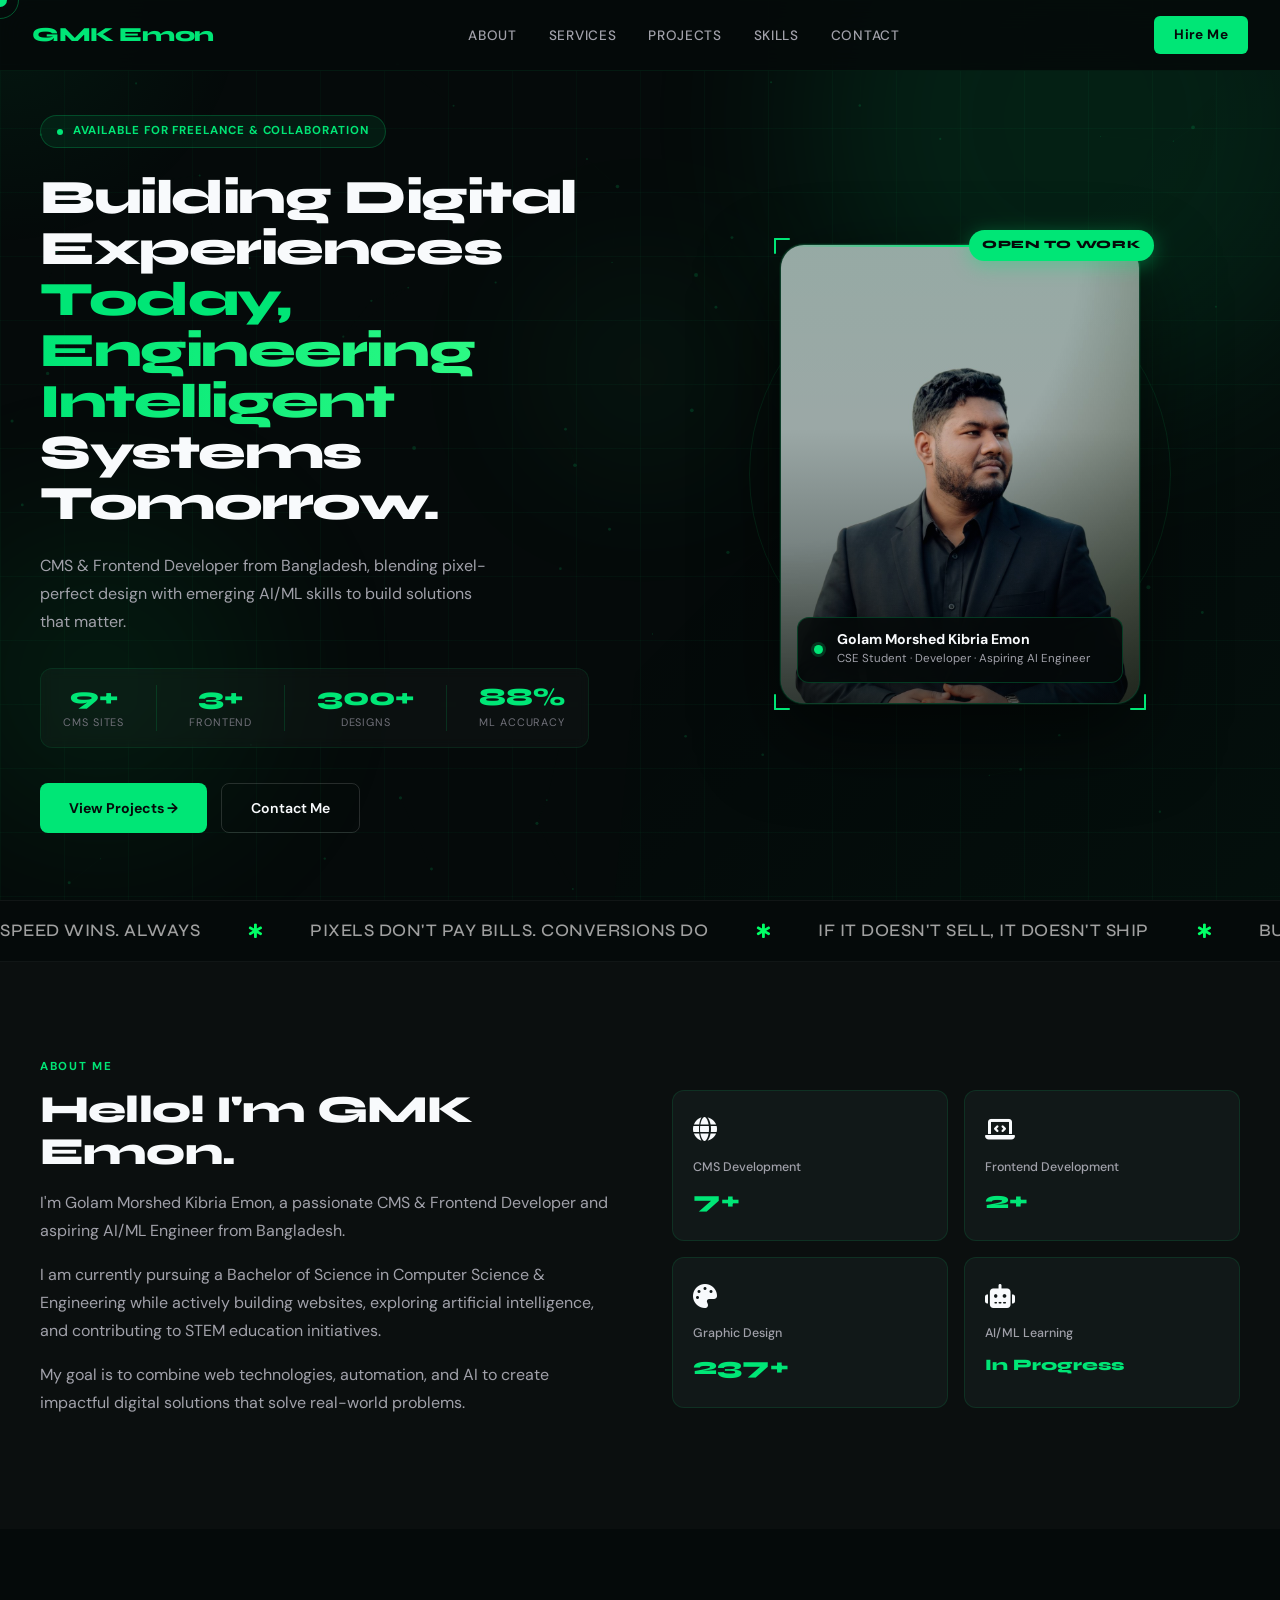
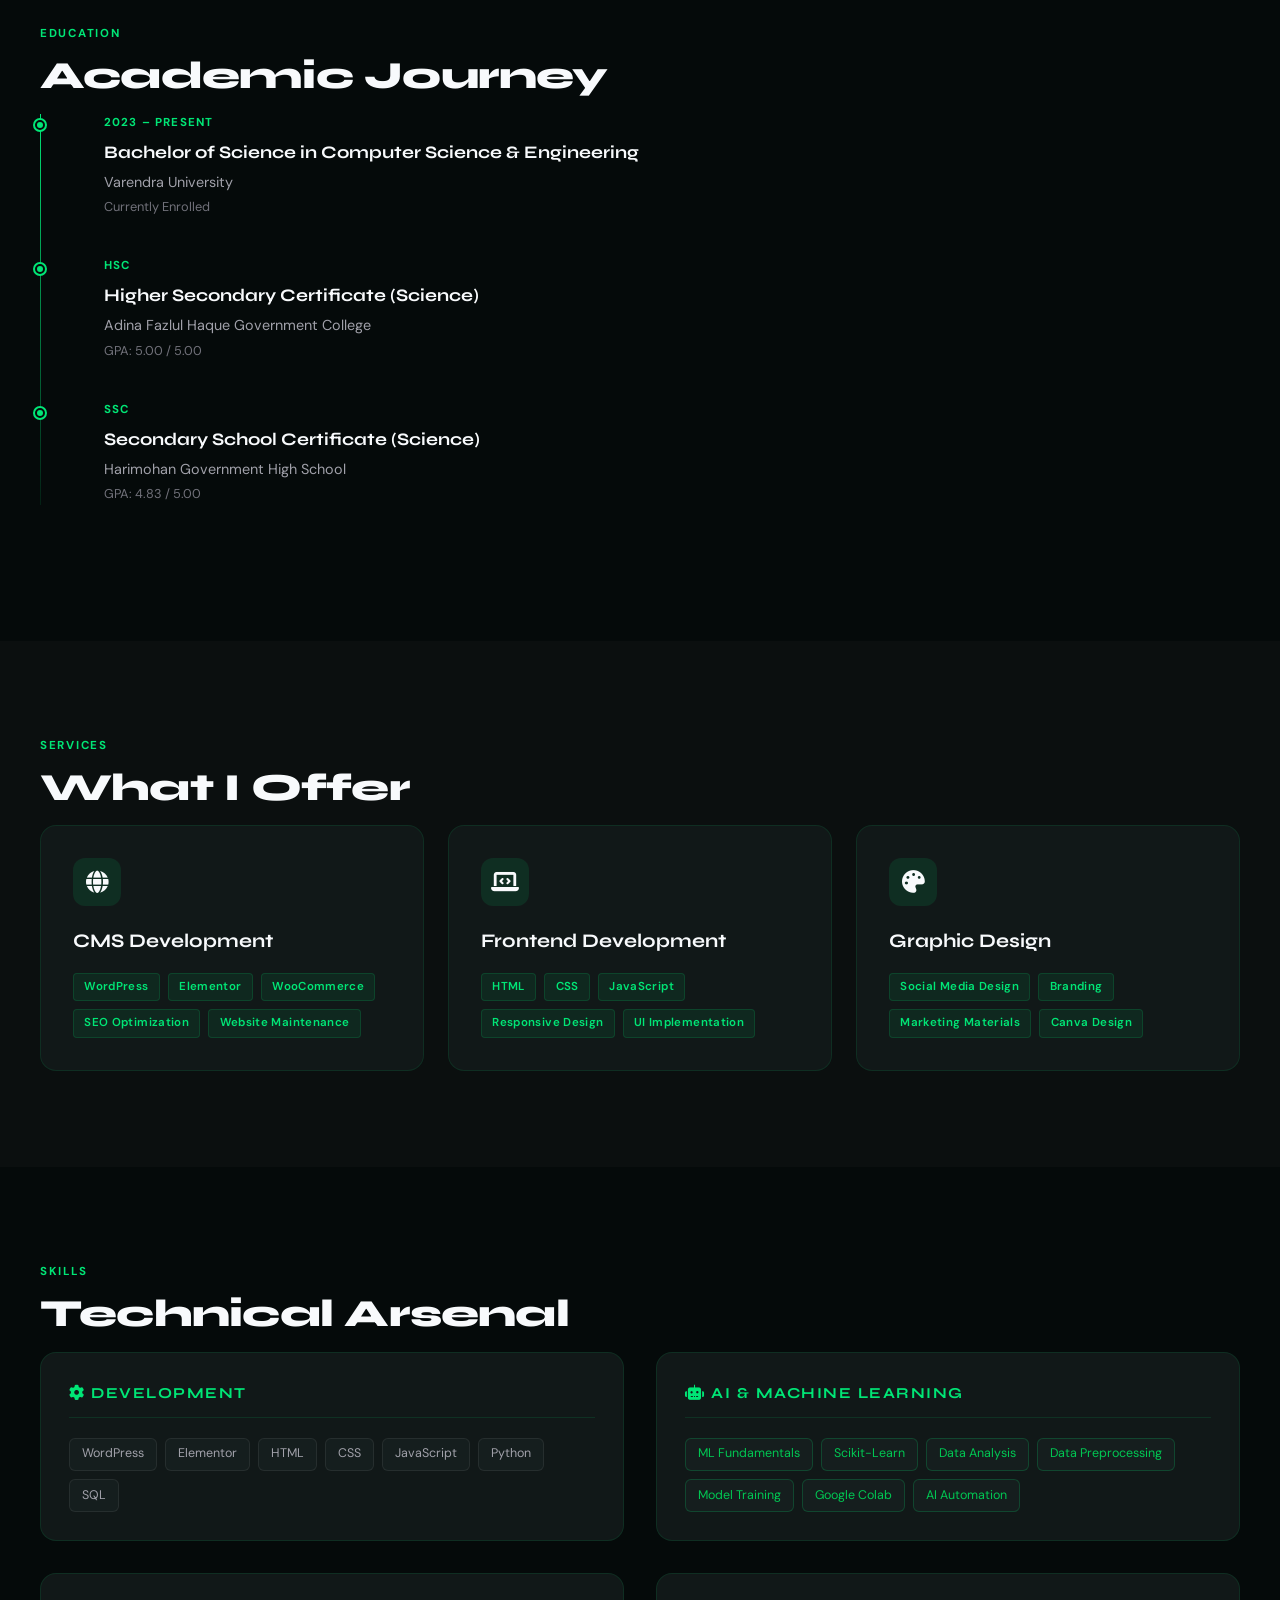
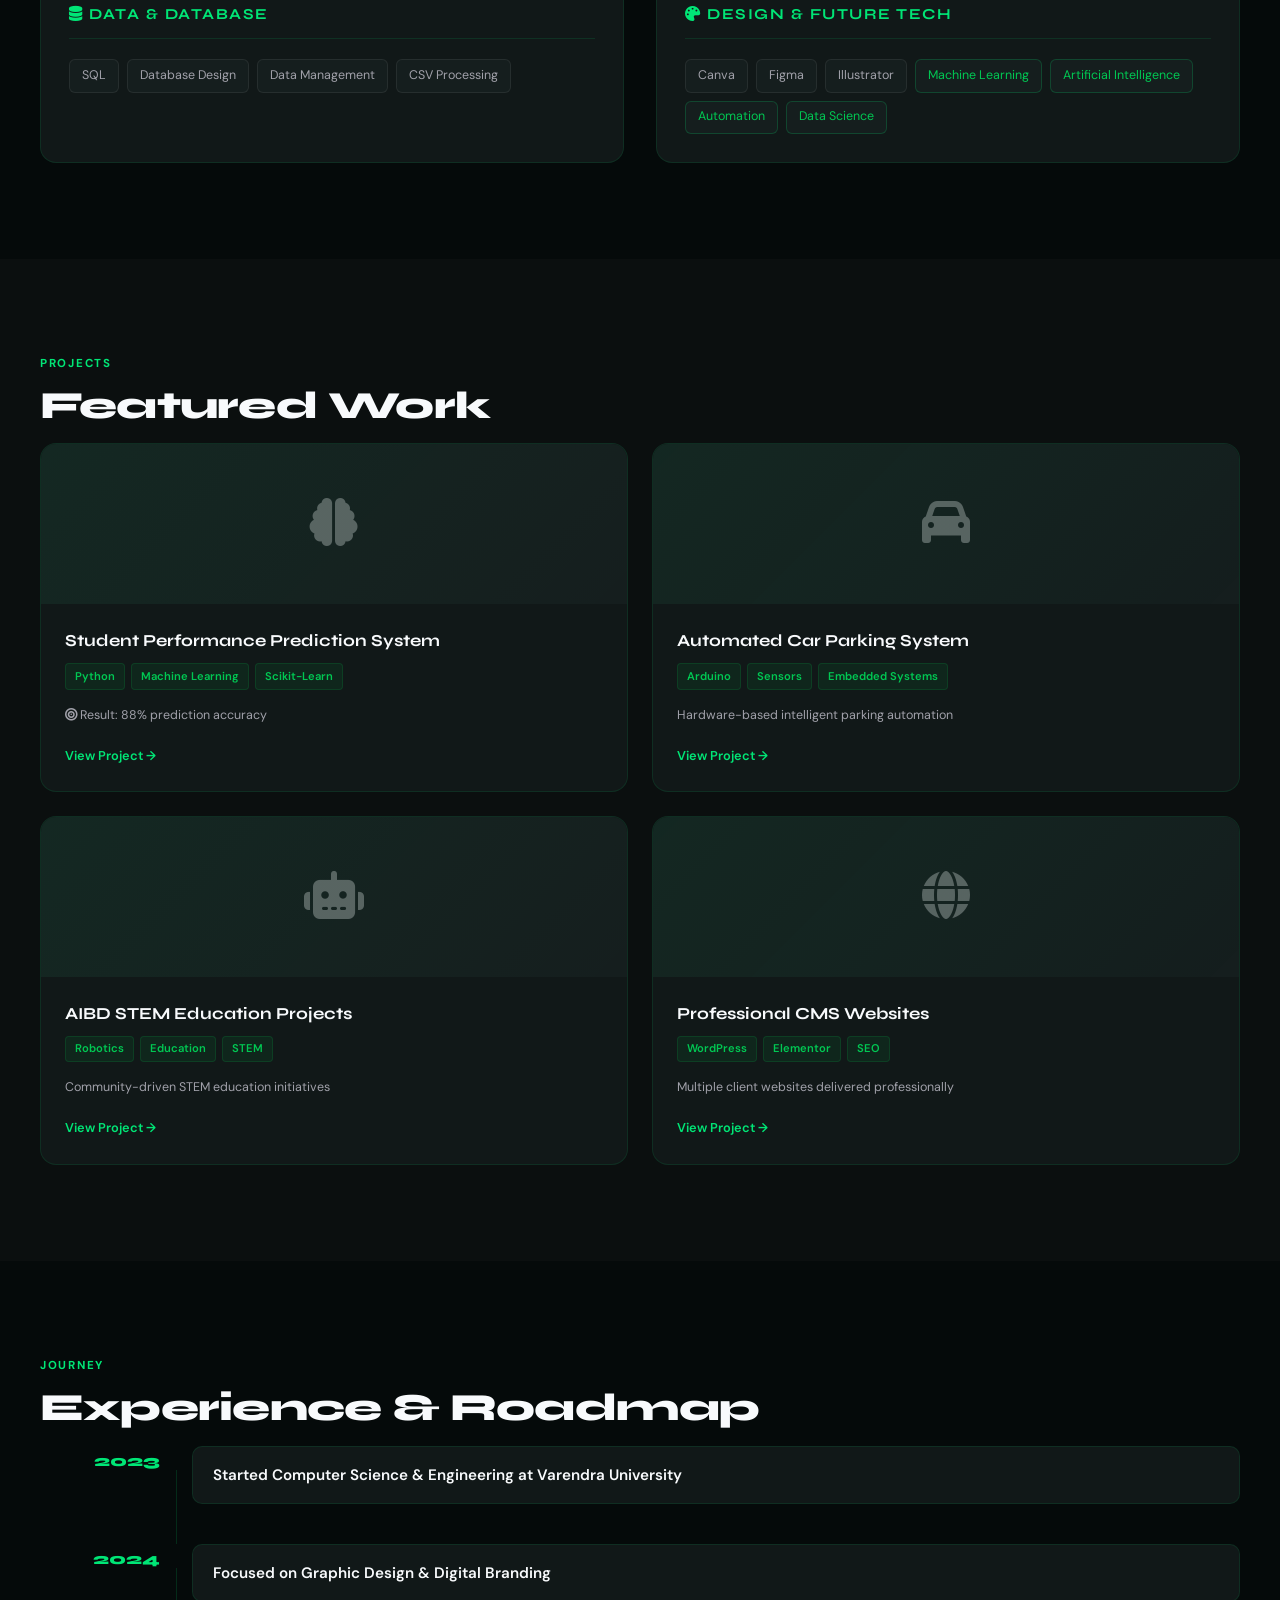
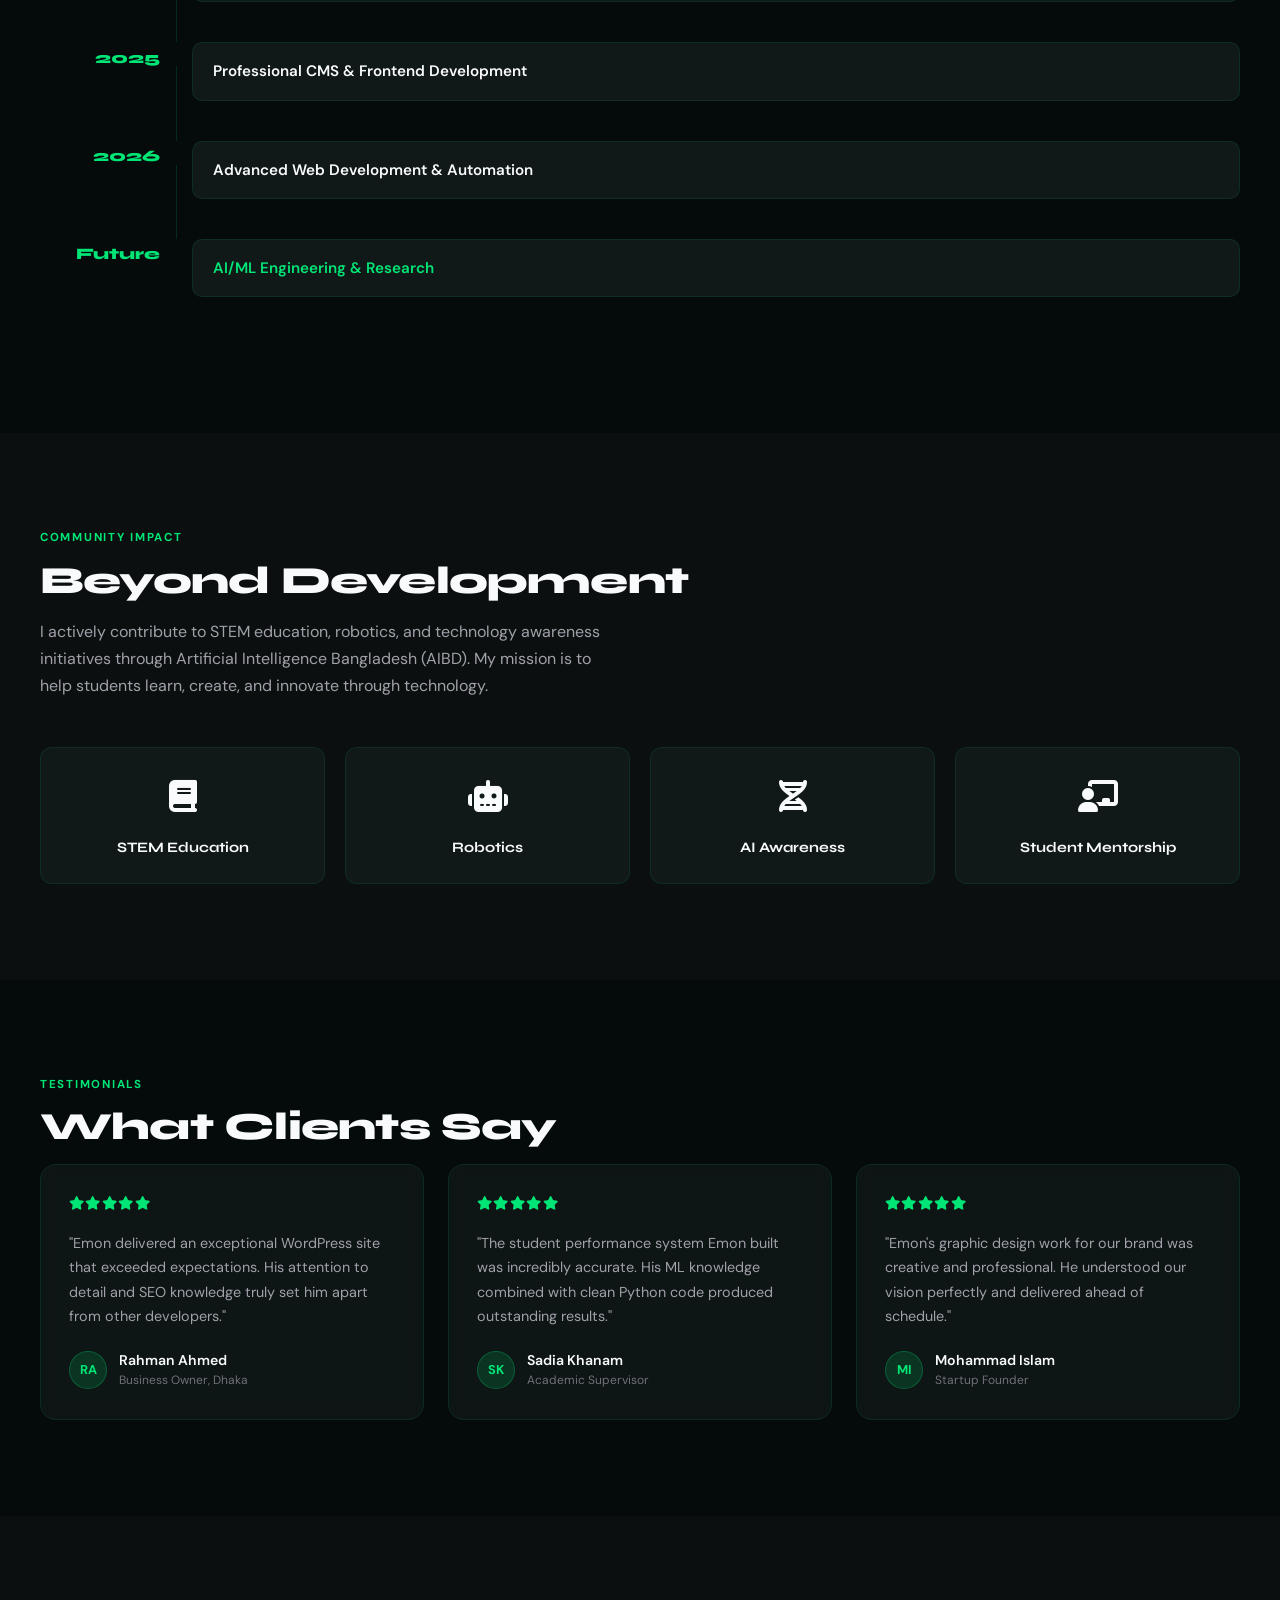
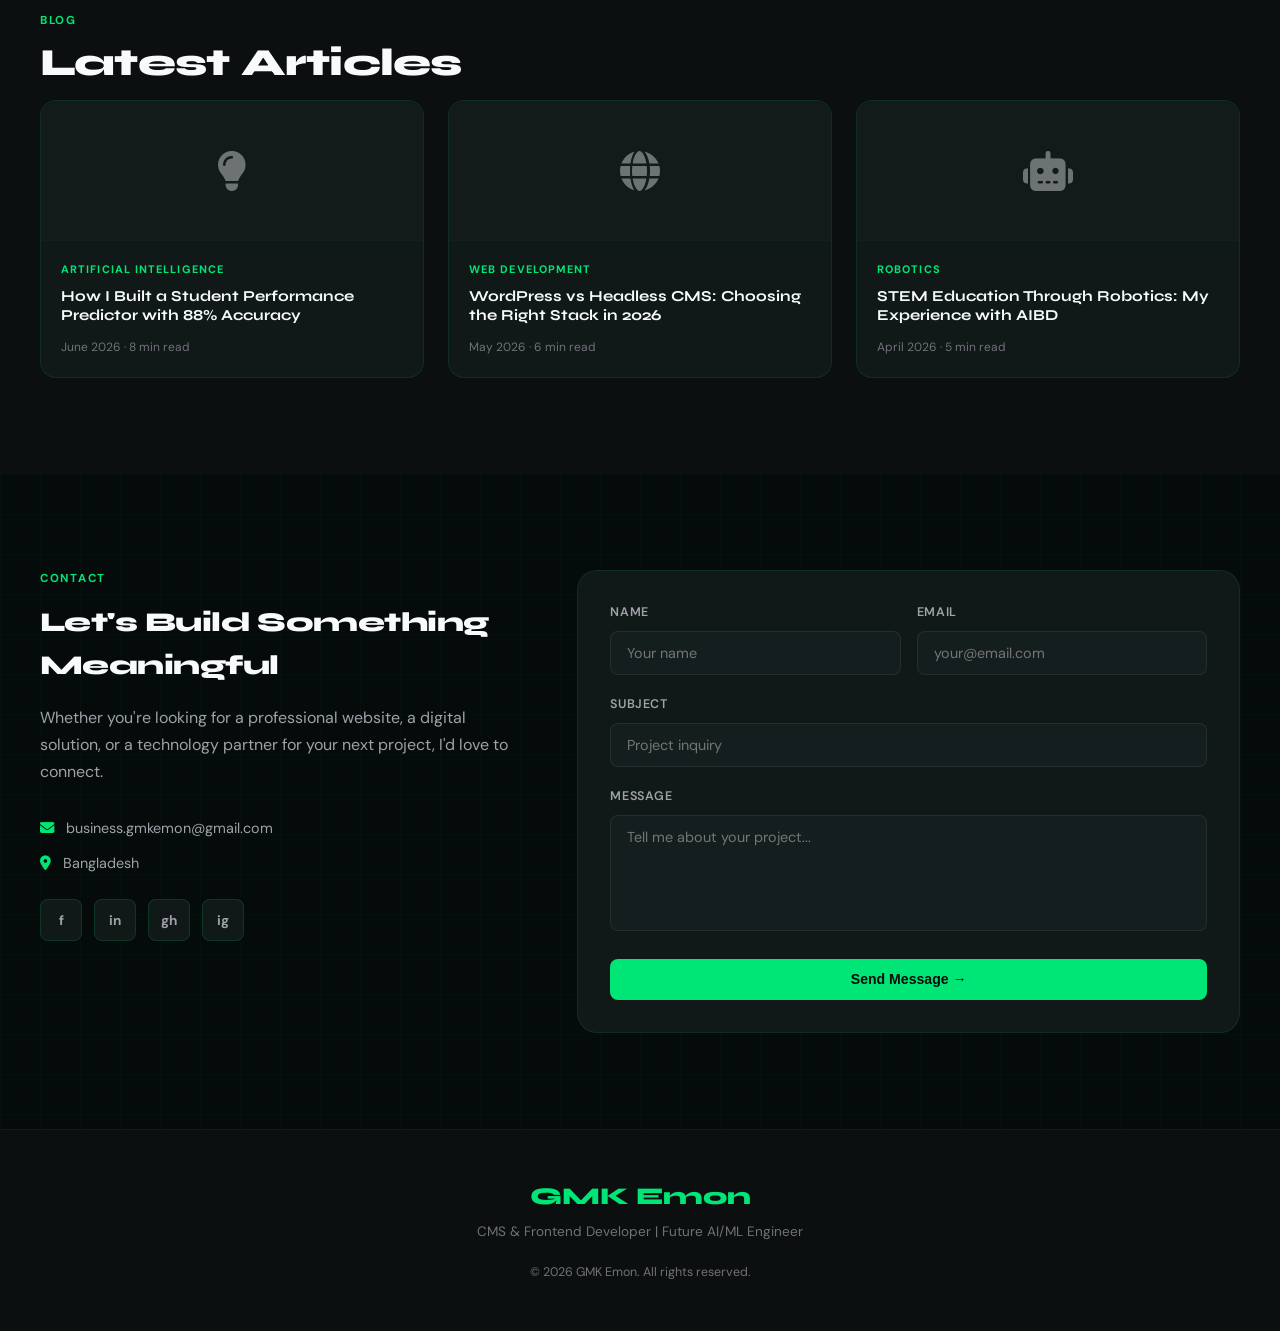
==== commit 61bdd7cf: "Update index.html" ====
--- a/index.html
+++ b/index.html
@@ -500,10 +500,10 @@
           <div style="display:flex;align-items:center;gap:0.75rem;color:var(--gray);font-size:0.9rem"><span style="color:var(--g1)"><i class="fa-solid fa-location-dot"></i></span> Bangladesh</div>
         </div>
         <div class="social-links">
-          <a href="#" class="https://www.facebook.com/gmk.emon" title="Facebook">f</a>
-          <a href="#" class="https://www.linkedin.com/in/gmkemon/k" title="LinkedIn">in</a>
-          <a href="#" class="https://github.com/GmkEmon007" title="GitHub">gh</a>
-          <a href="#" class="https://www.instagram.com/gmk_emon/" title="Instagram">ig</a>
+          <a href="https://www.facebook.com/gmk.emon" class="social-link" title="Facebook">f</a>
+          <a href="https://www.linkedin.com/in/gmkemon/k" class="social-link" title="LinkedIn">in</a>
+          <a href="https://github.com/GmkEmon007" class="social-link" title="GitHub">gh</a>
+          <a href="https://www.instagram.com/gmk_emon/" class="social-link" title="Instagram">ig</a>
         </div>
       </div>
       <div class="contact-form">
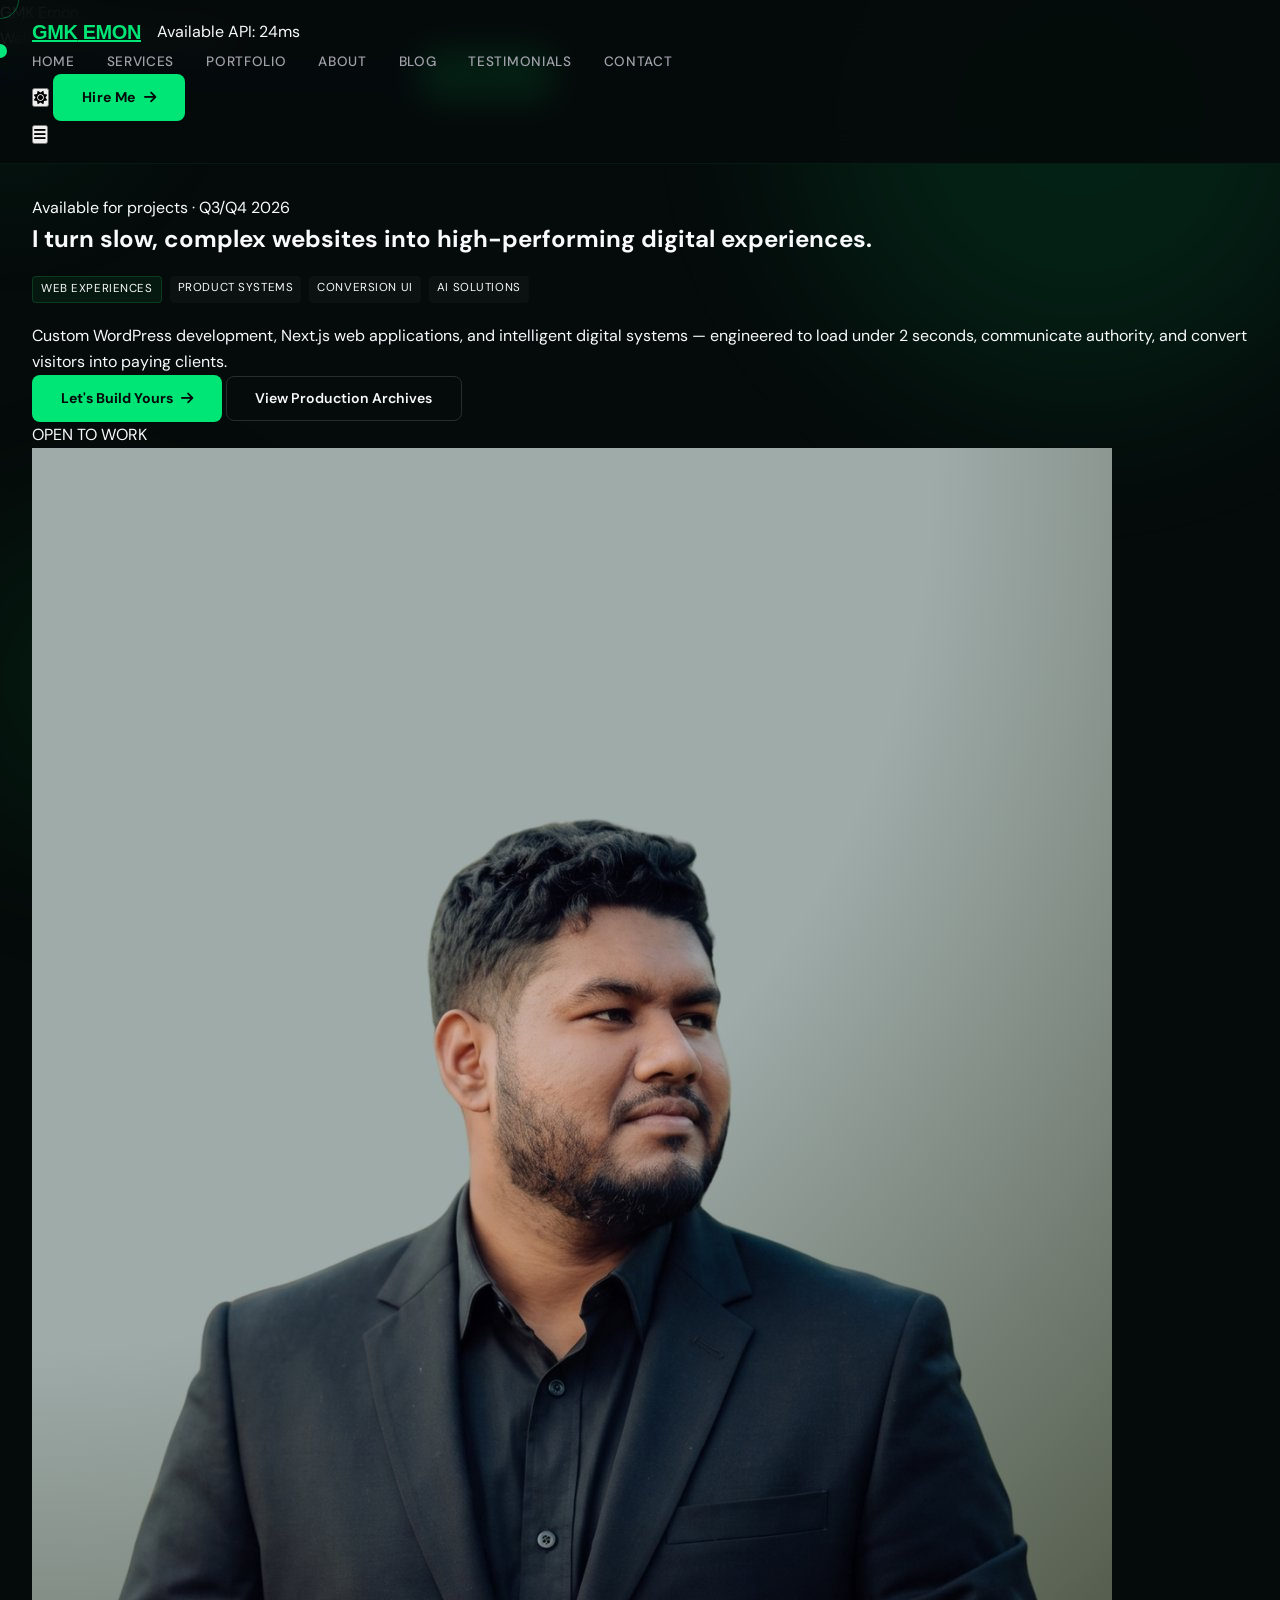
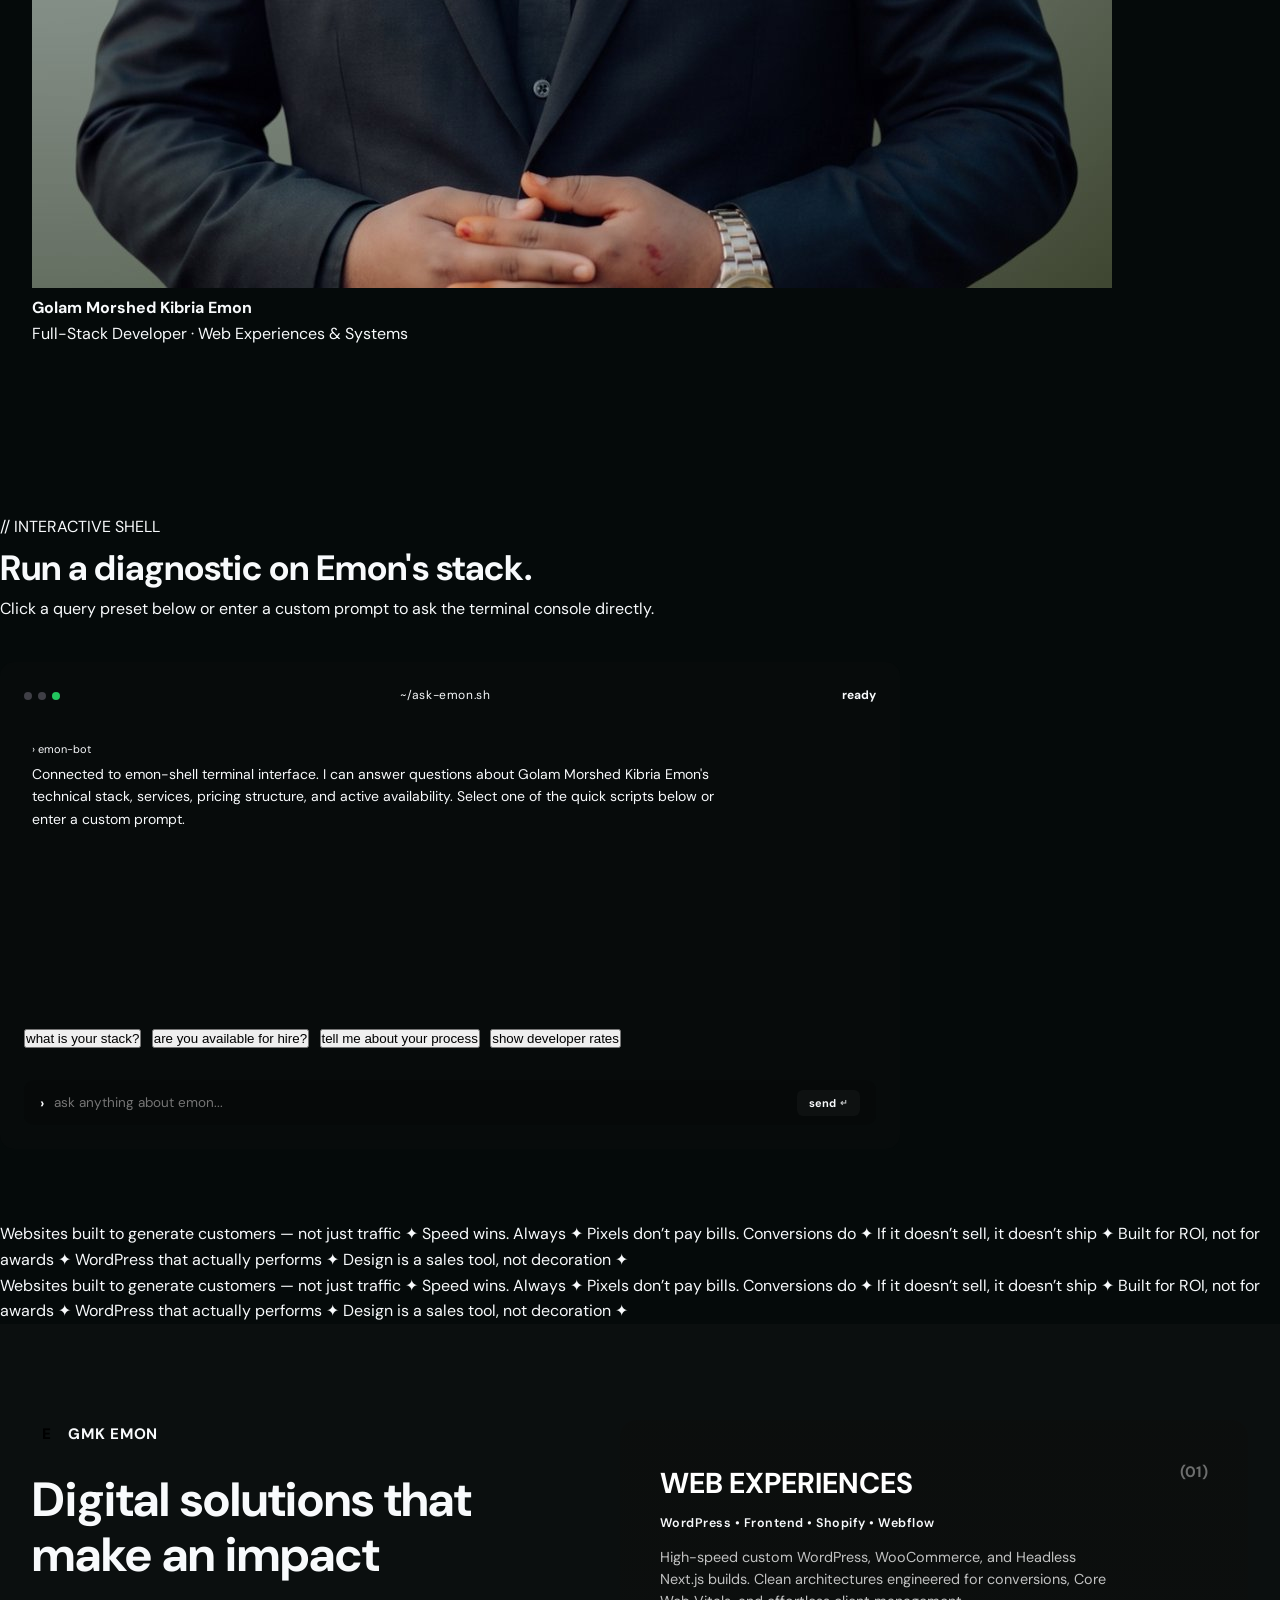
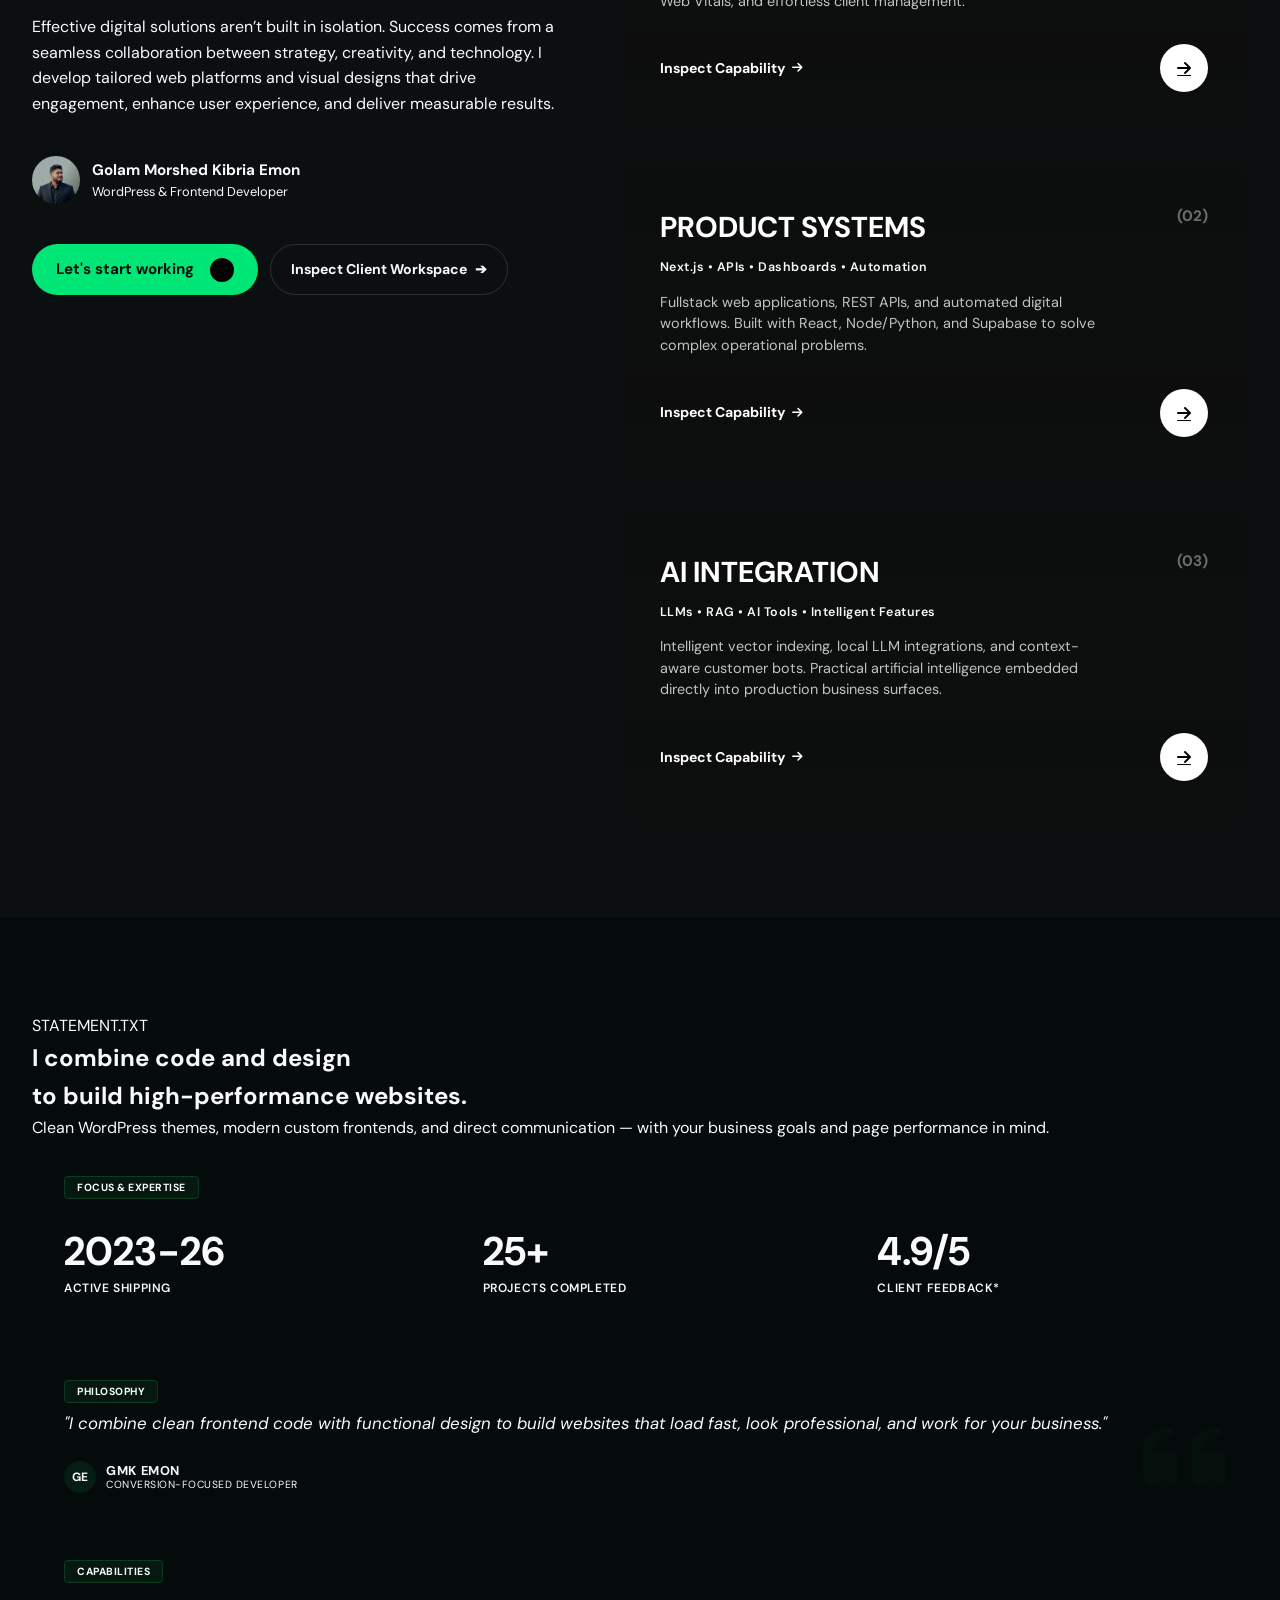
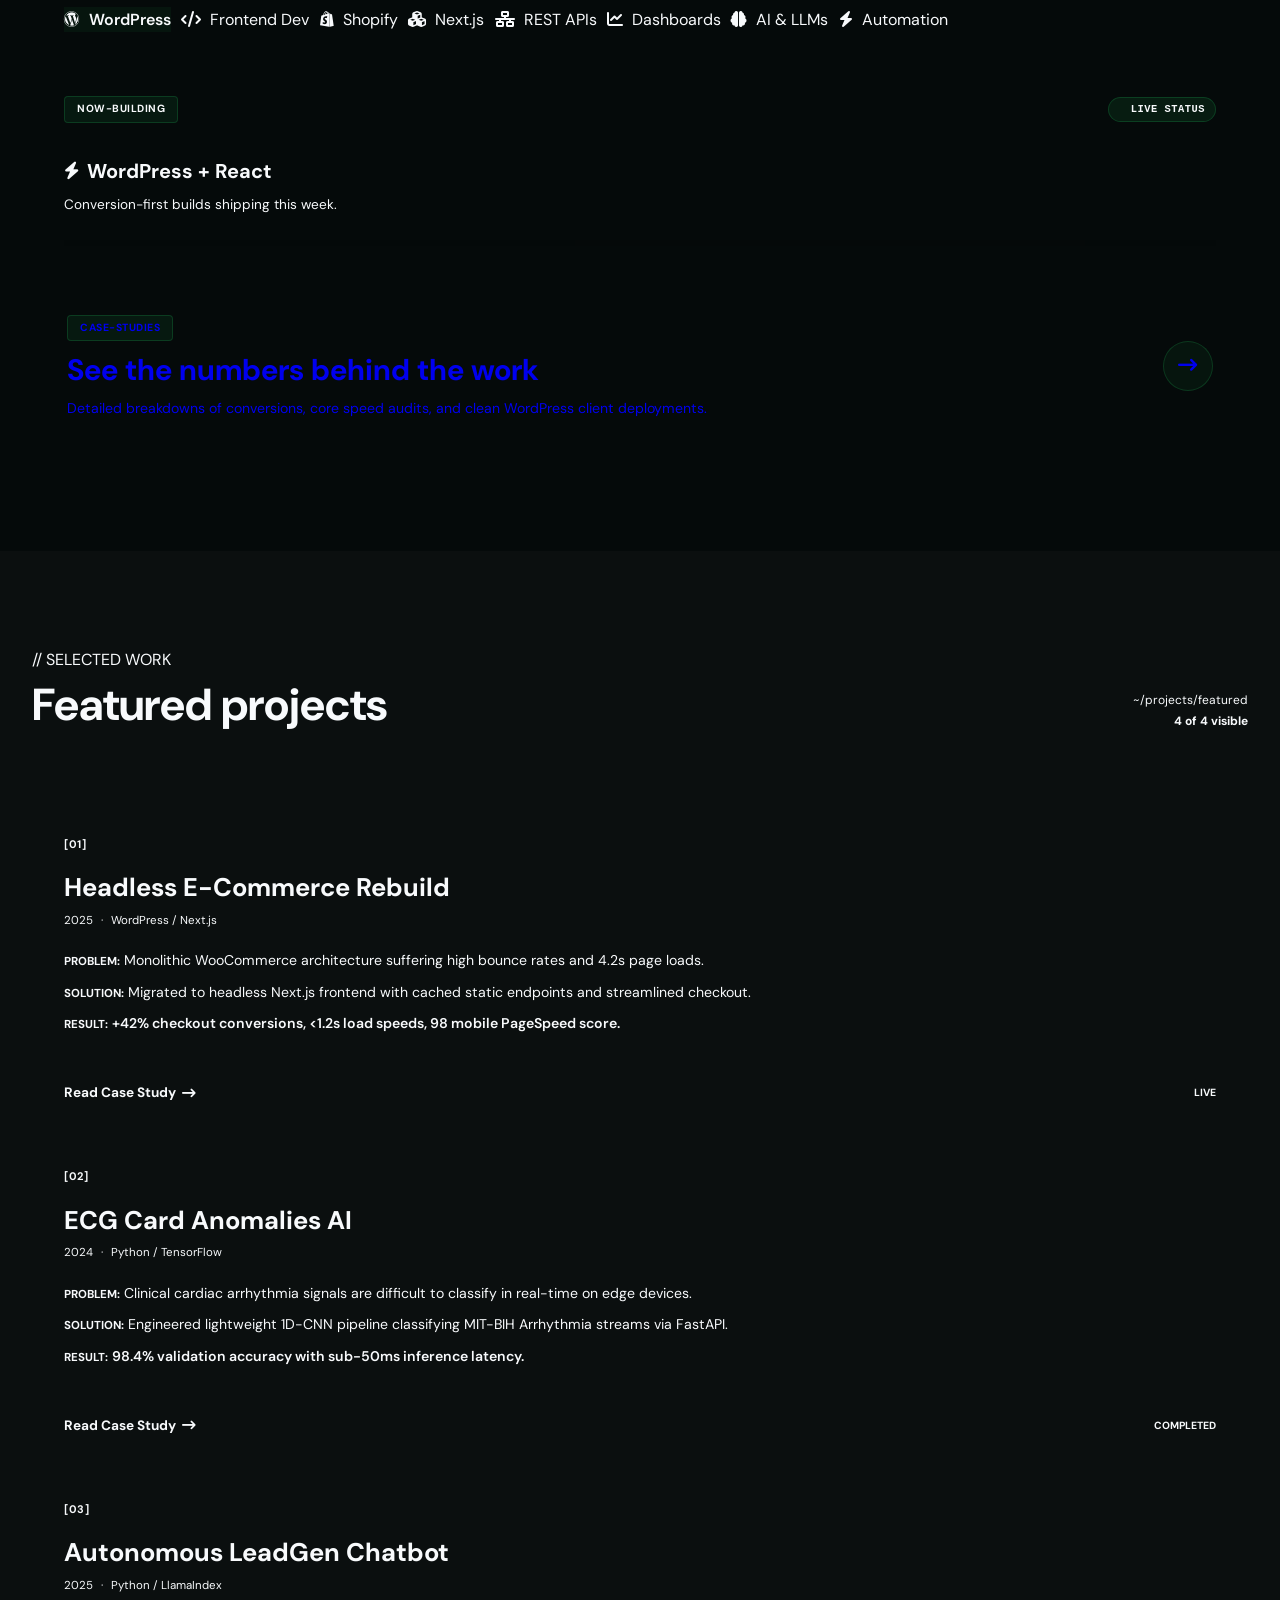
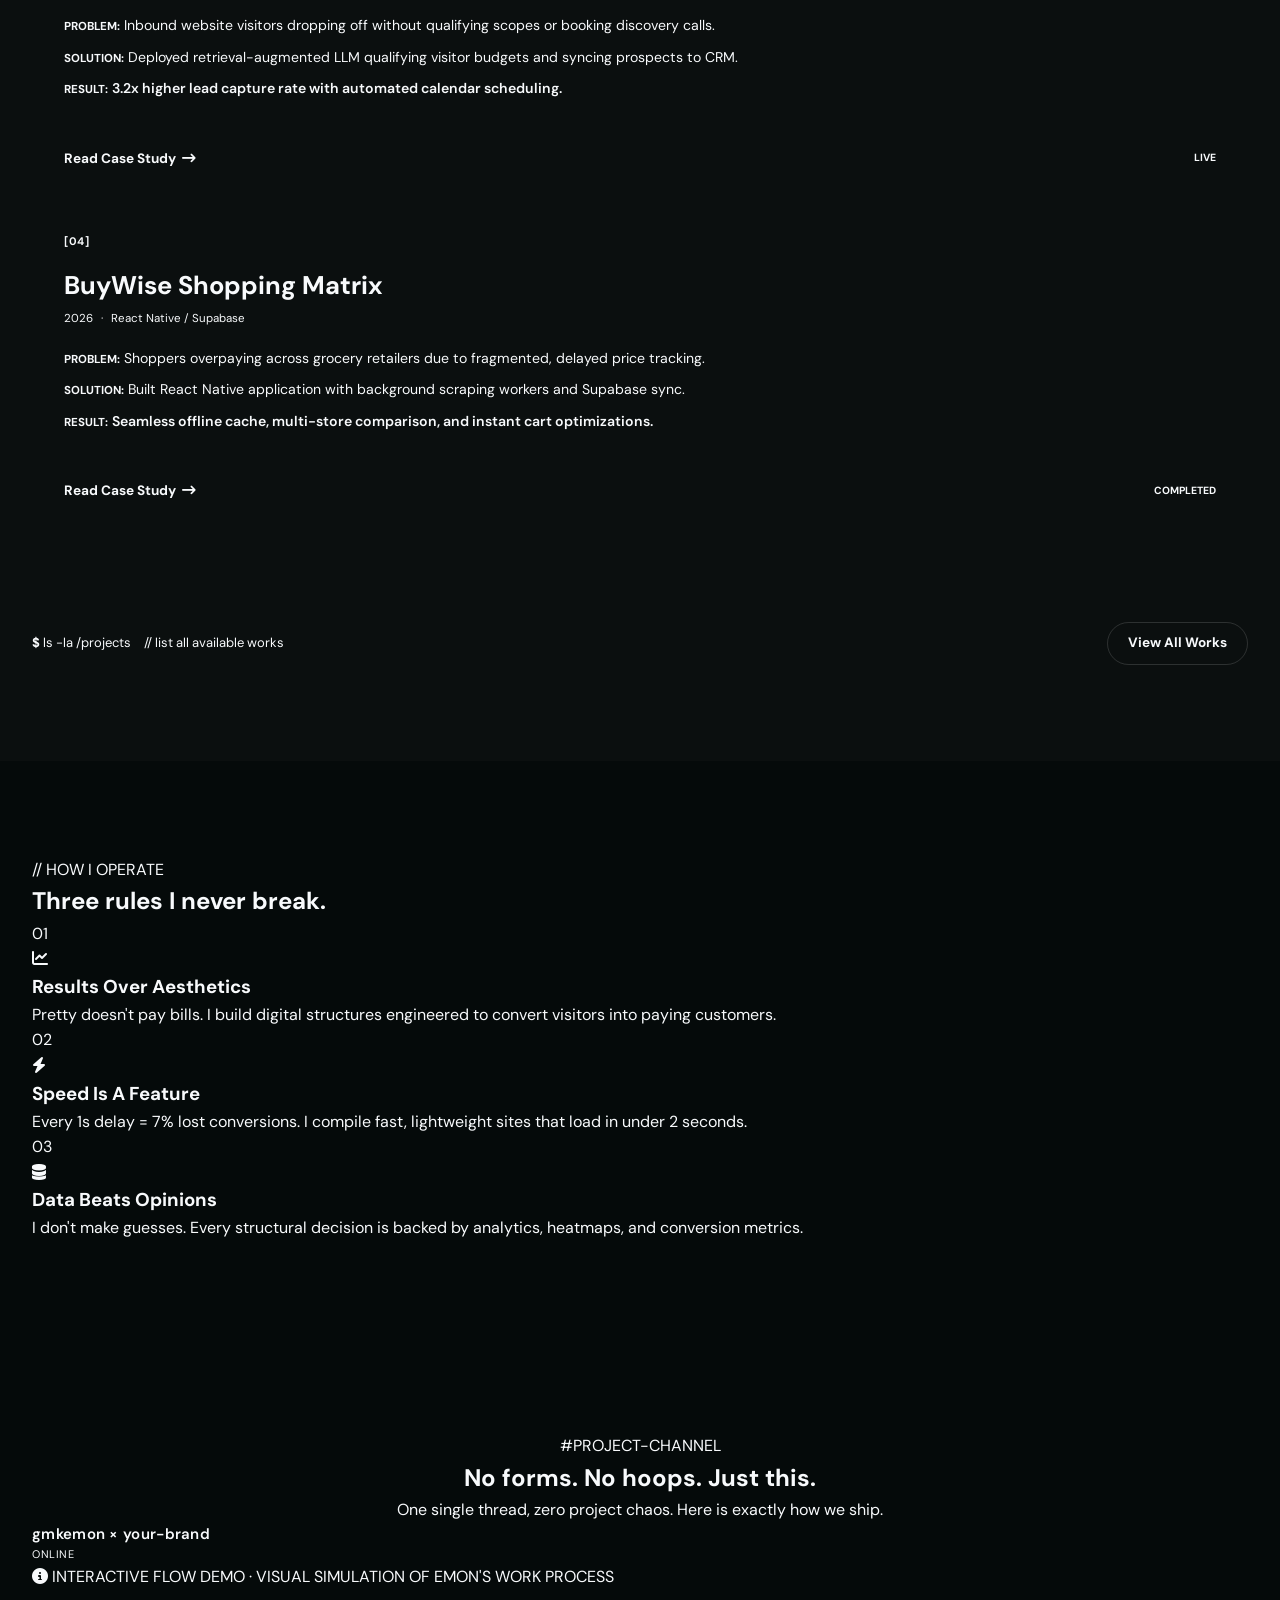
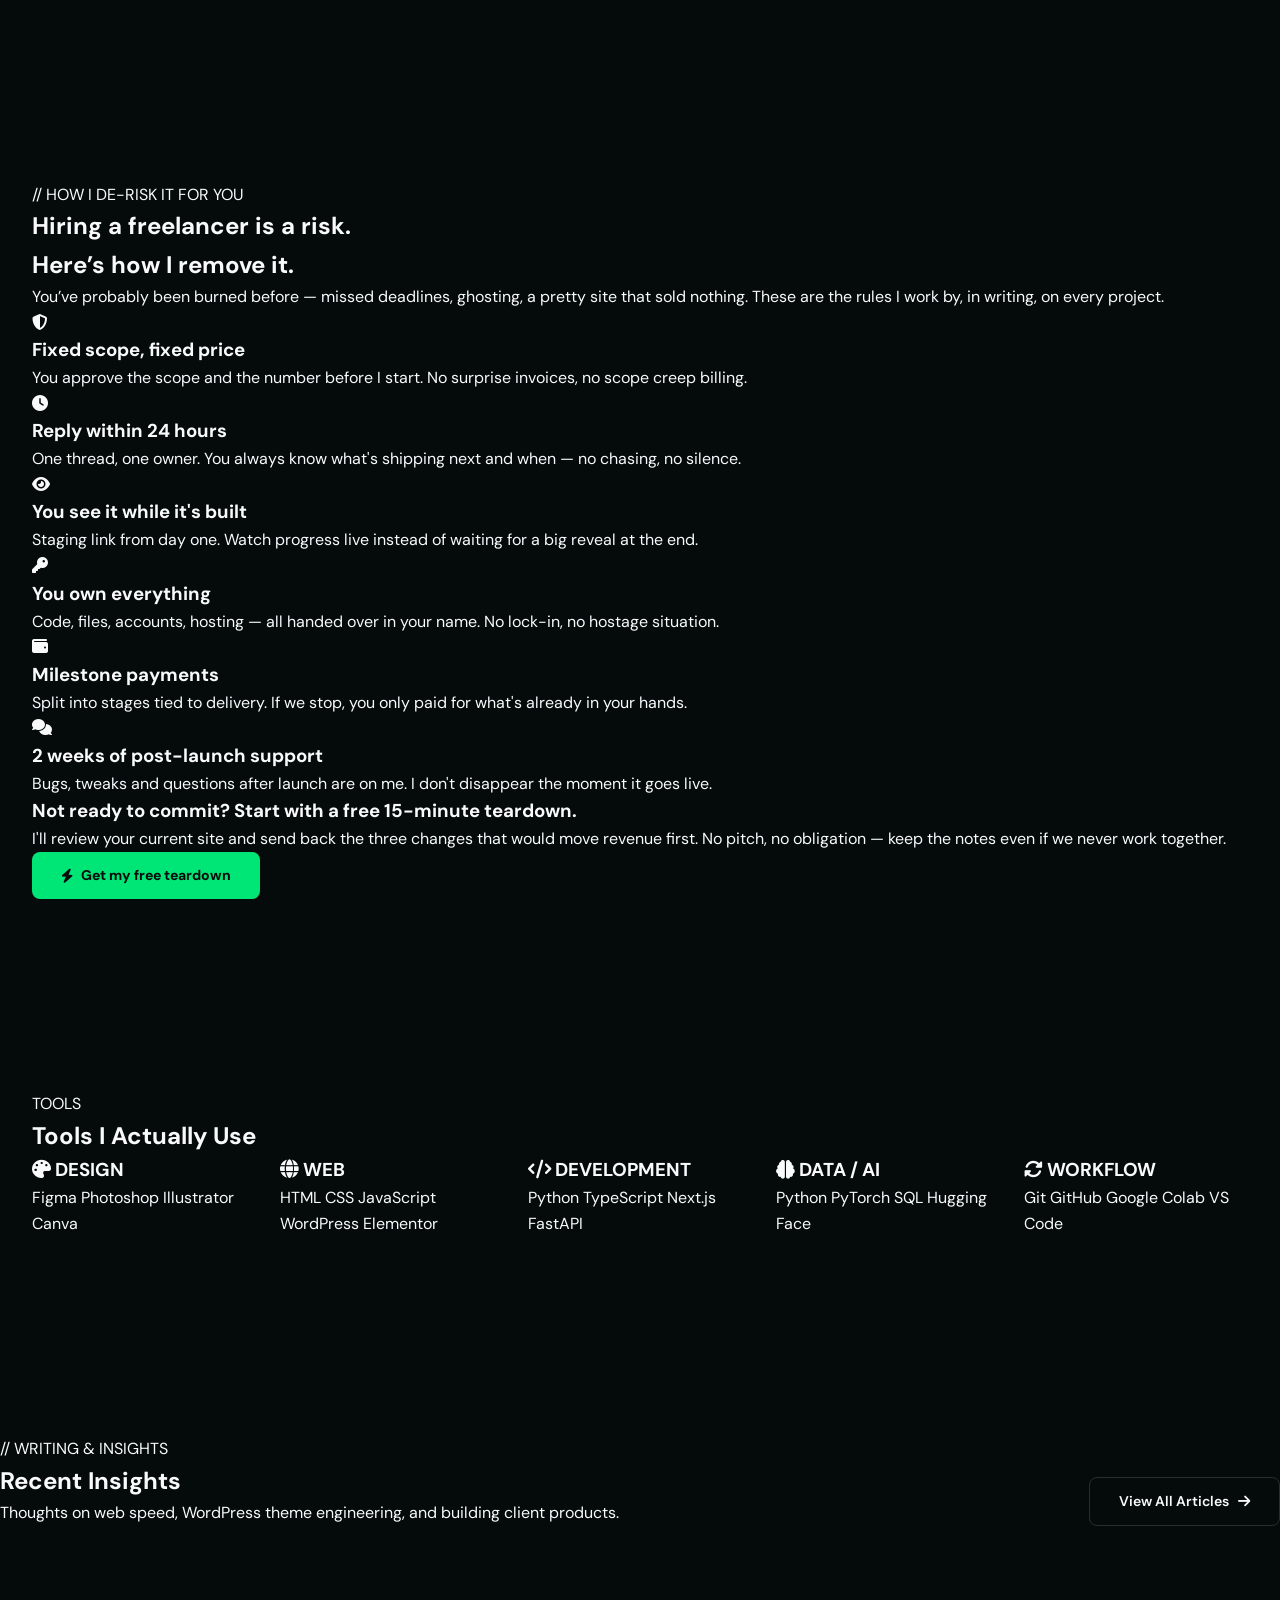
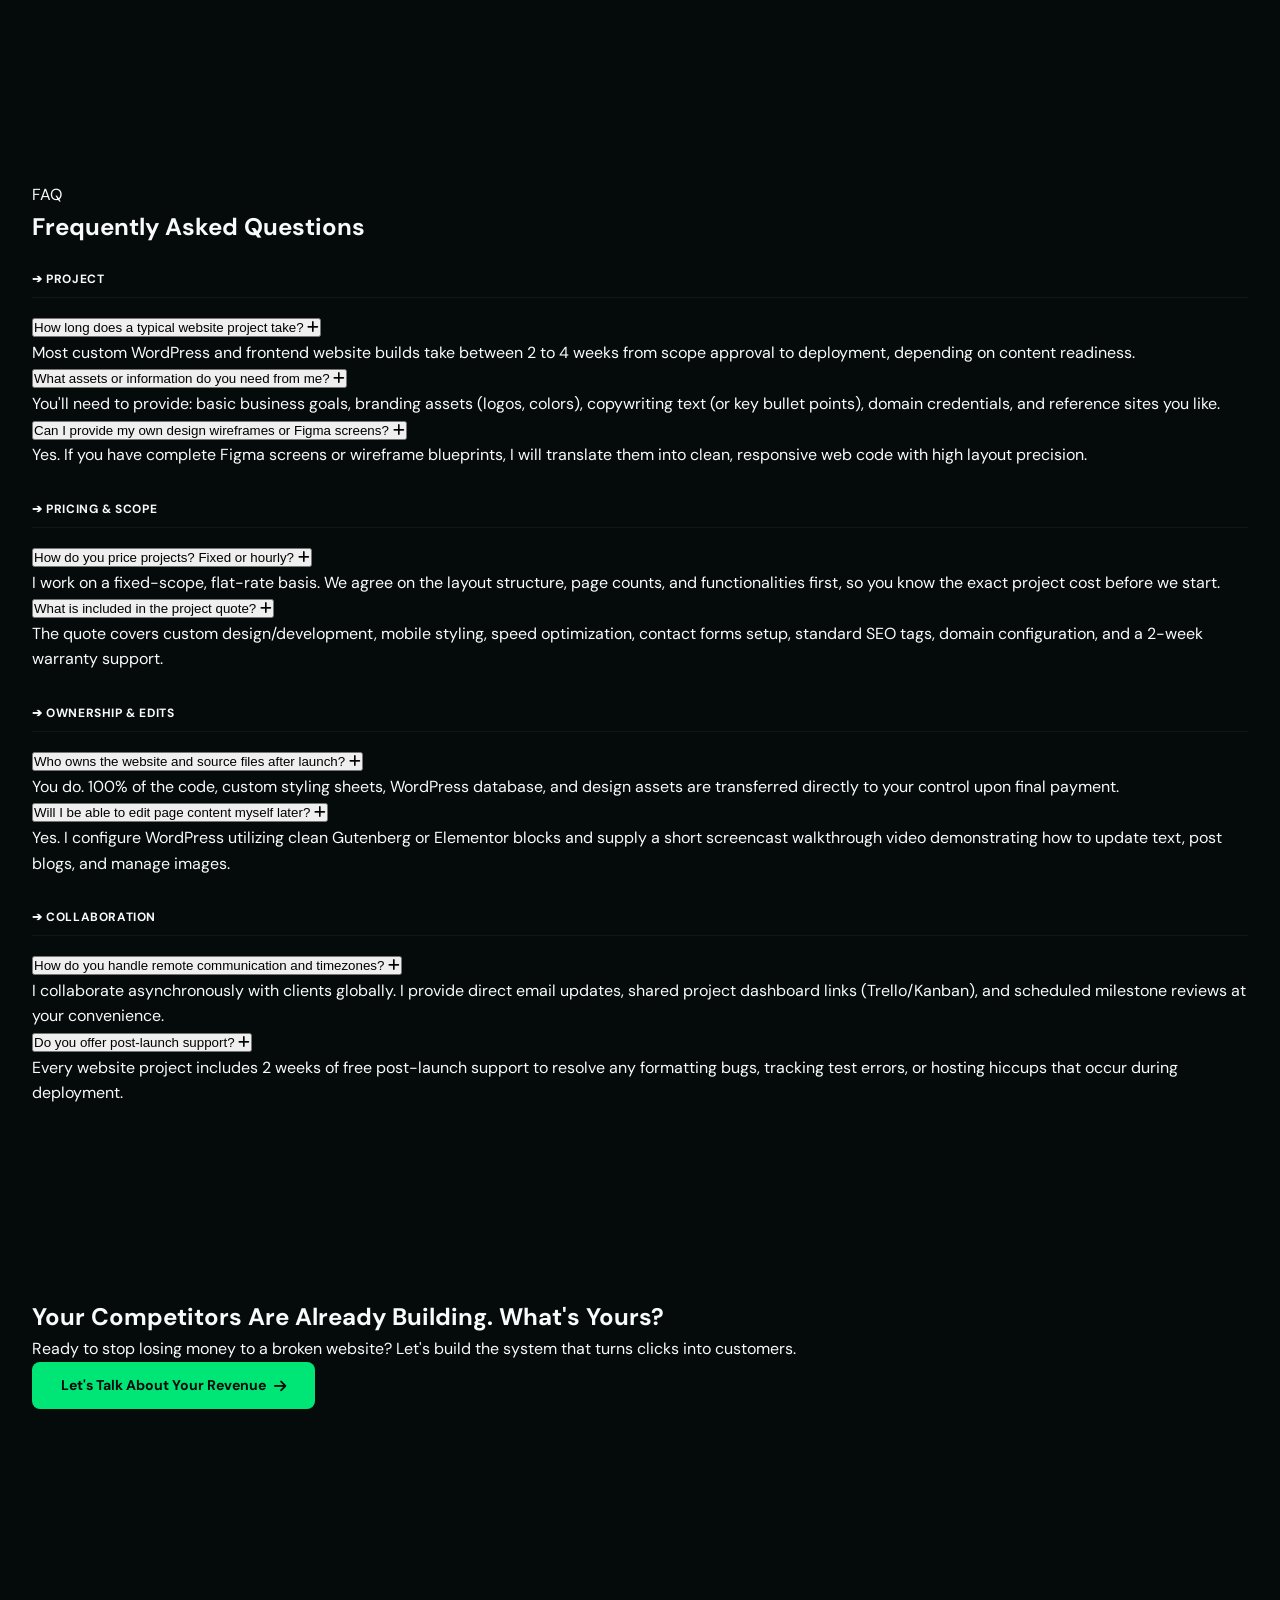
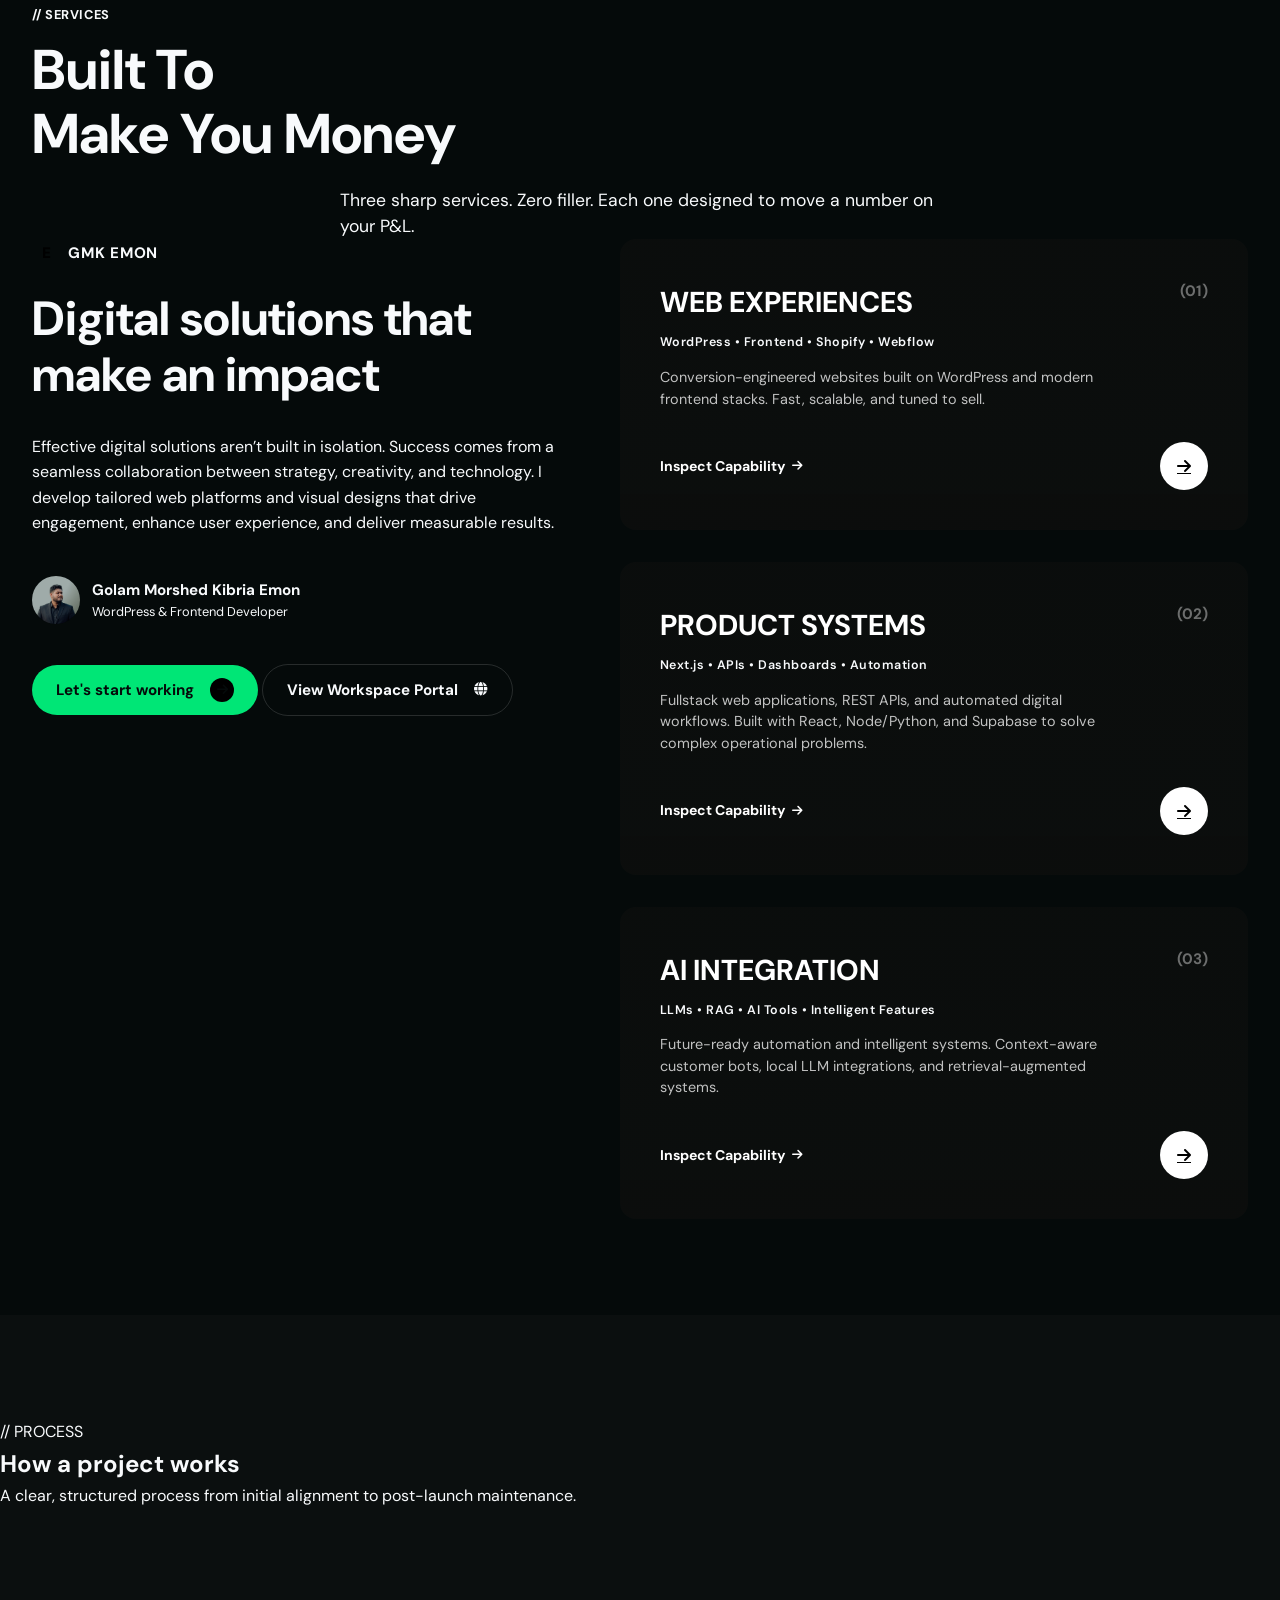
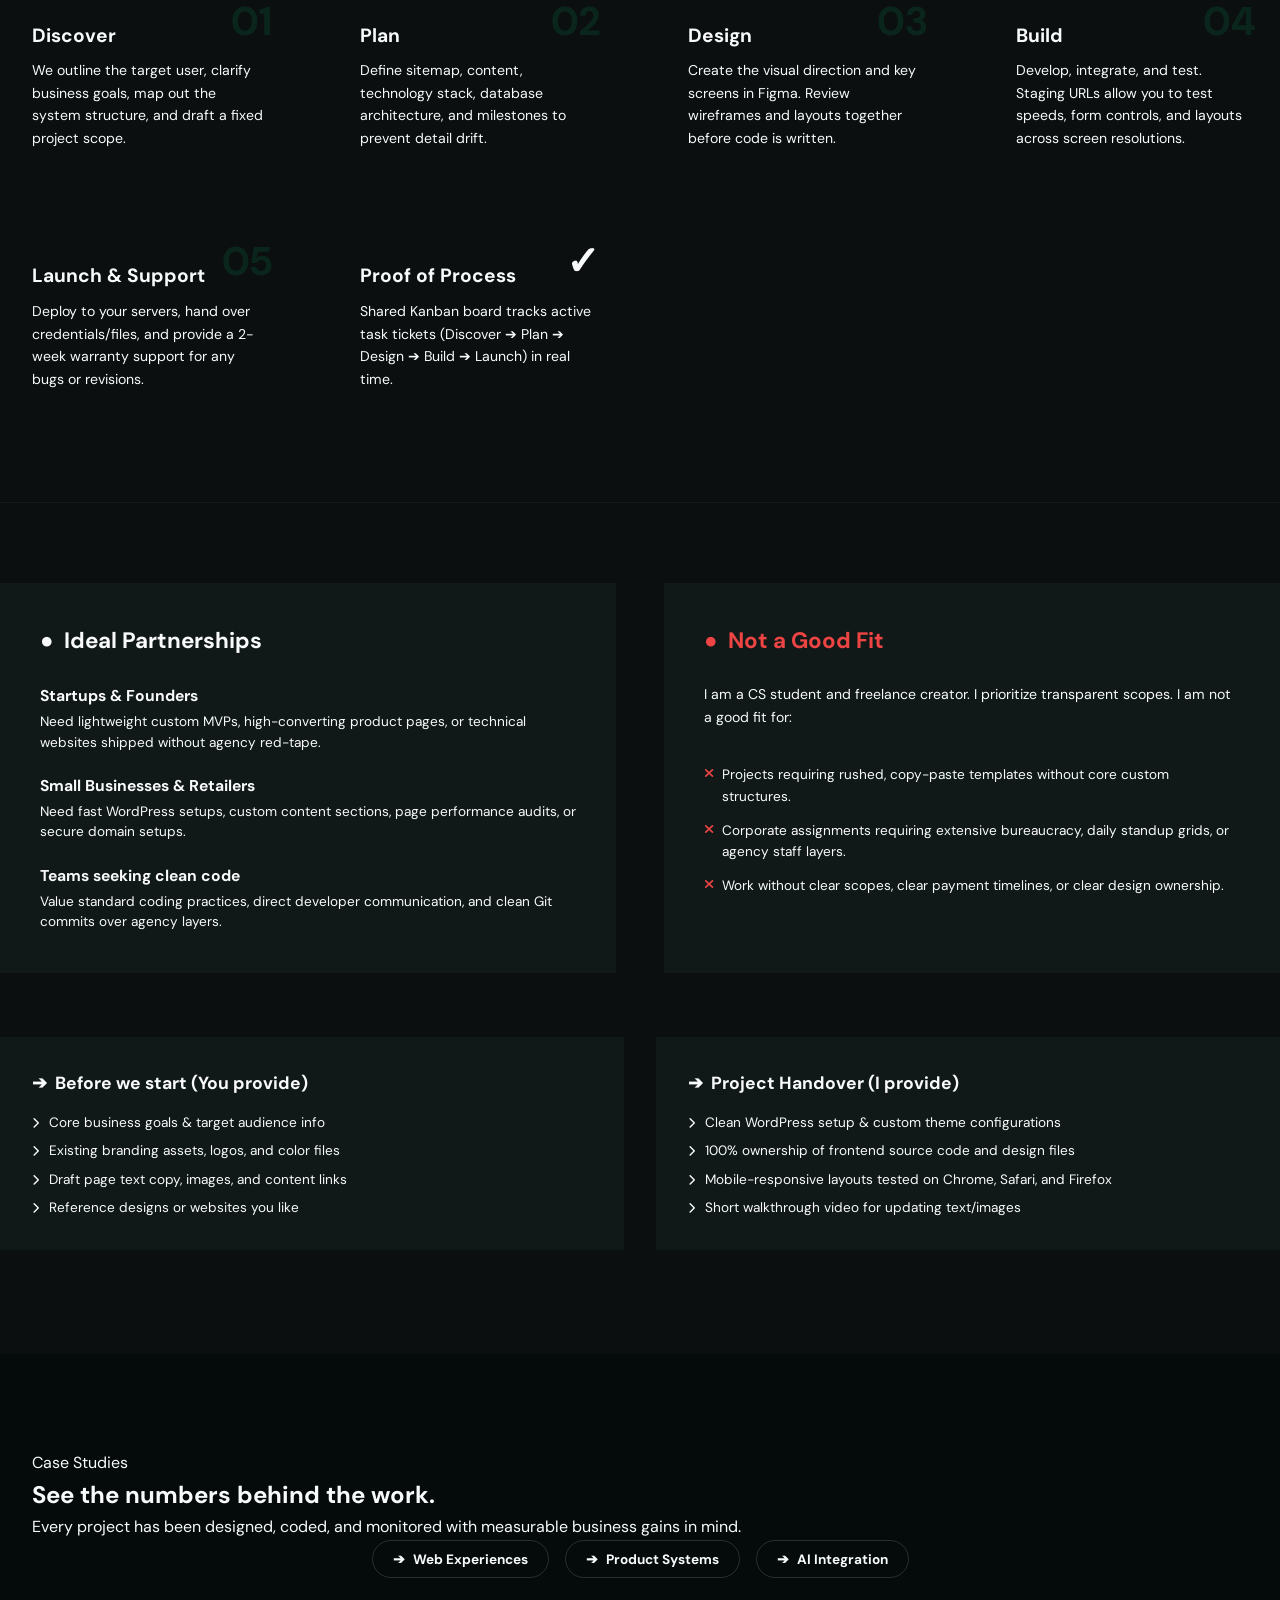
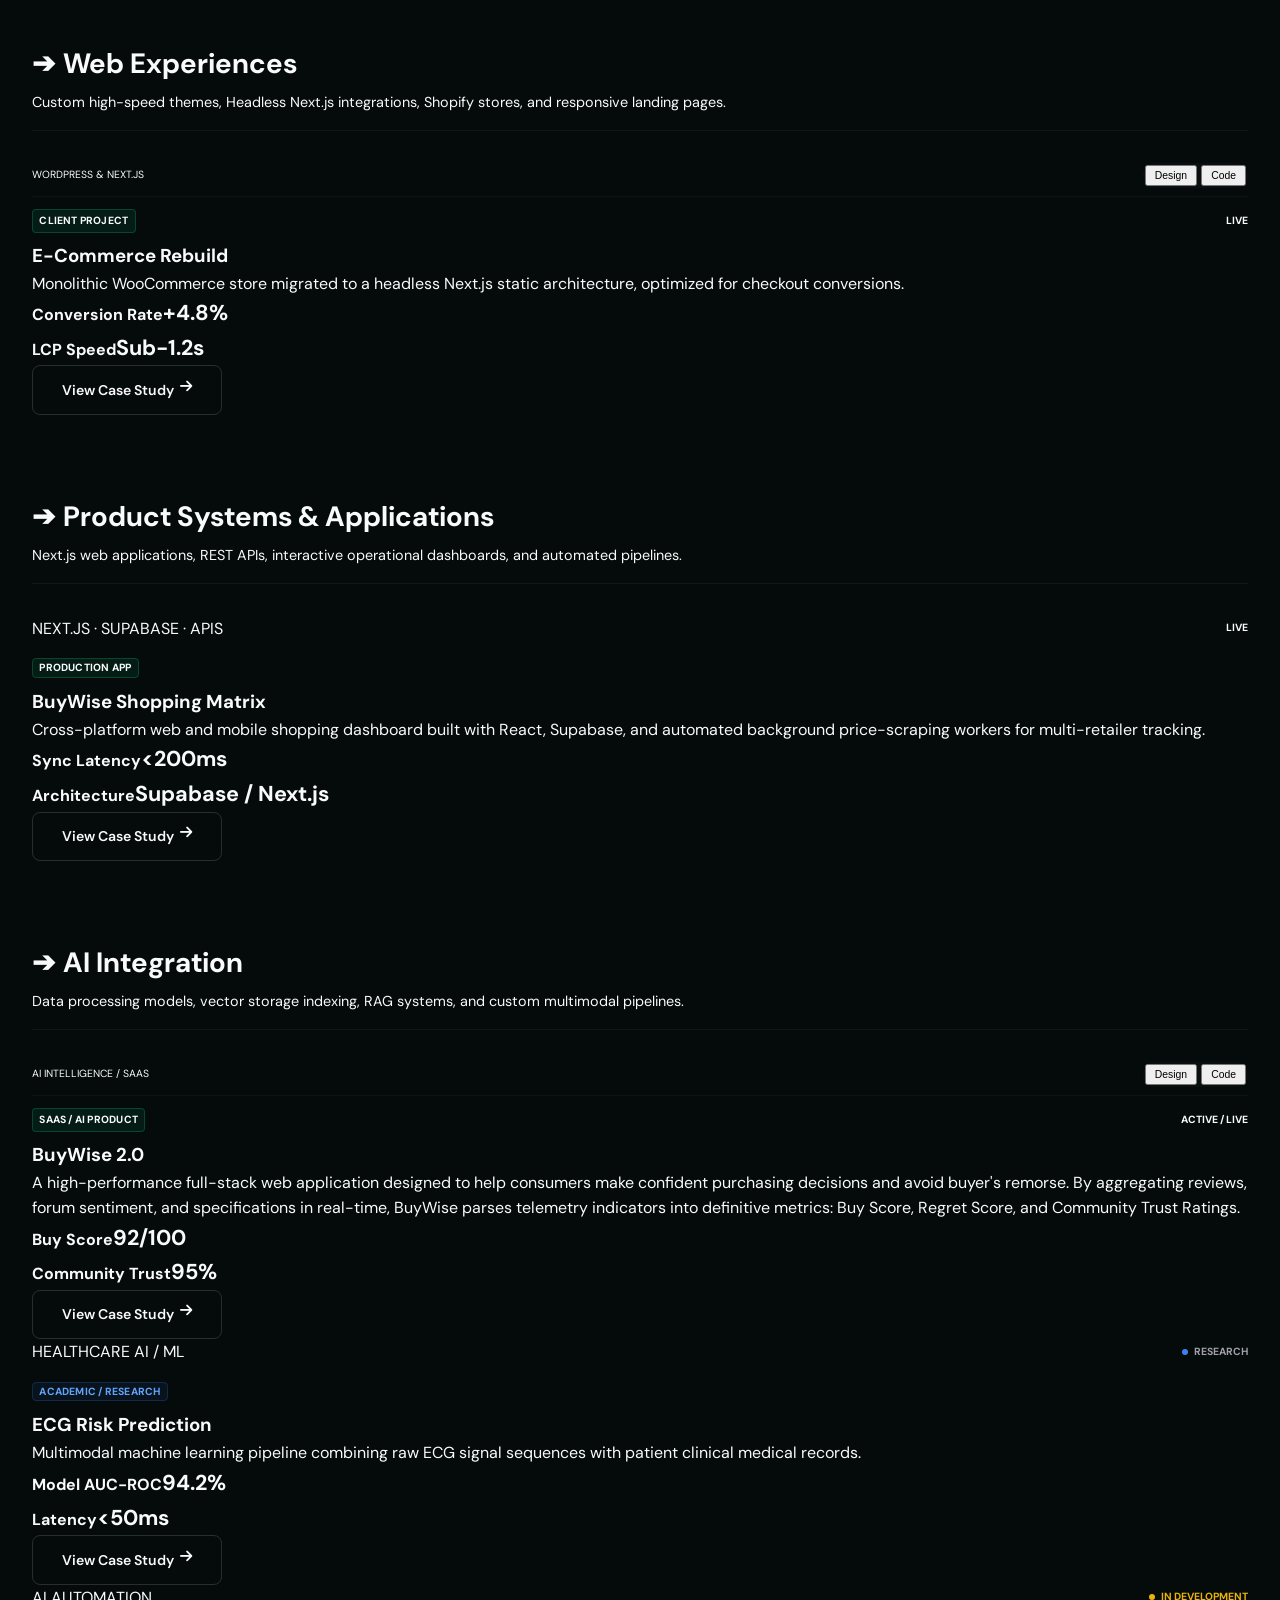
==== commit 4e6015b5: "feat: realign services into Web Experiences, Product Systems, and AI Integration - Removed graphics " ====
--- a/index.html
+++ b/index.html
@@ -1,530 +1,3291 @@
 <!DOCTYPE html>
 <html lang="en">
 <head>
-<meta charset="UTF-8">
-<meta name="viewport" content="width=device-width, initial-scale=1.0">
-<title>GMK Emon — CMS & Frontend Developer | Future AI/ML Engineer</title>
-<meta name="description" content="Portfolio of Golam Morshed Kibria Emon — CMS & Frontend Developer evolving into AI/ML Engineering.">
-<link rel="preconnect" href="https://fonts.googleapis.com">
-<link href="https://fonts.googleapis.com/css2?family=Syne:wght@400;600;700;800&family=DM+Sans:wght@300;400;500;600&display=swap" rel="stylesheet">
-<link rel="stylesheet" href="https://cdnjs.cloudflare.com/ajax/libs/font-awesome/6.4.0/css/all.min.css">
-<link rel="stylesheet" href="style.css">
+  <meta charset="UTF-8">
+  <meta name="viewport" content="width=device-width, initial-scale=1.0, maximum-scale=1, user-scalable=no">
+  <title>GMK Emon — Conversion Engineering & Growth Partner</title>
+  <meta name="description" content="I don't ship pretty pages. I ship revenue systems. WordPress, frontend, and conversion design built for results.">
+  <link rel="canonical" href="https://gmkemon.com">
+
+  <!-- Open Graph / Facebook -->
+  <meta property="og:type" content="website">
+  <meta property="og:url" content="https://gmkemon.com/">
+  <meta property="og:title" content="GMK Emon — Conversion Engineering & Growth Partner">
+  <meta property="og:description" content="I don't ship pretty pages. I ship revenue systems. WordPress, frontend, and conversion design built for results.">
+  <meta property="og:image" content="https://gmkemon.com/files/GMK_Emon_pic.png">
+
+  <!-- Twitter -->
+  <meta property="twitter:card" content="summary_large_image">
+  <meta property="twitter:url" content="https://gmkemon.com/">
+  <meta property="twitter:title" content="GMK Emon — Conversion Engineering & Growth Partner">
+  <meta property="twitter:description" content="I don't ship pretty pages. I ship revenue systems. WordPress, frontend, and conversion design built for results.">
+  <meta property="twitter:image" content="https://gmkemon.com/files/GMK_Emon_pic.png">
+
+  <!-- JSON-LD Structured Data Schema -->
+  <script type="application/ld+json">
+  {
+    "@context": "https://schema.org",
+    "@type": "Person",
+    "name": "Golam Morshed Kibria Emon",
+    "alternateName": "GMK Emon",
+    "url": "https://gmkemon.com",
+    "image": "https://gmkemon.com/files/GMK_Emon_pic.png",
+    "sameAs": [
+      "https://github.com/GmkEmon007",
+      "https://www.linkedin.com/in/gmkemon/",
+      "https://www.facebook.com/gmk.emon"
+    ],
+    "jobTitle": "Conversion Engineer & Full-Stack Developer",
+    "description": "WordPress, frontend, and conversion design built for revenue systems.",
+    "knowsAbout": [
+      "WordPress Development",
+      "Frontend Engineering",
+      "React",
+      "Next.js",
+      "Machine Learning",
+      "Conversion Rate Optimization"
+    ]
+  }
+  </script>
+
+  <link rel="preconnect" href="https://fonts.googleapis.com">
+  <link rel="preconnect" href="https://fonts.gstatic.com" crossorigin>
+  <link href="https://fonts.googleapis.com/css2?family=Space+Grotesk:wght@400;500;600;700&family=DM+Sans:wght@400;500;600;700&display=swap" rel="stylesheet">
+  <link rel="stylesheet" href="https://cdnjs.cloudflare.com/ajax/libs/font-awesome/6.4.0/css/all.min.css">
+  <link rel="stylesheet" href="style.css">
 </head>
 <body>
 
-<div id="cursor"></div>
-<div id="cursor-trail"></div>
-<div id="mouse-glow"></div>
-
-<nav>
-  <div class="nav-logo">GMK Emon</div>
-  <ul class="nav-links">
-    <li><a href="#about">About</a></li>
-    <li><a href="#services">Services</a></li>
-    <li><a href="#projects">Projects</a></li>
-    <li><a href="#skills">Skills</a></li>
-    <li><a href="#contact">Contact</a></li>
-  </ul>
-  <a href="#contact" class="nav-cta">Hire Me</a>
-</nav>
-
-<section id="hero">
-  <div class="hero-bg">
-    <div class="grid-lines"></div>
-    <div class="hero-stripe"></div>
-    <div class="glow-orb glow-orb-1"></div>
-    <div class="glow-orb glow-orb-2"></div>
-    <div class="glow-orb glow-orb-3"></div>
-    <canvas id="particles-canvas" style="position:absolute;inset:0;opacity:0.3"></canvas>
-  </div>
-
-  <div class="hero-inner">
-
-        <div class="hero-left">
-      <div class="hero-eyebrow fade-up d1">
-        <div class="hero-eyebrow-dot"></div>
-        <span>Available for Freelance &amp; Collaboration</span>
-      </div>
-
-      <h1 class="hero-h1 fade-up d2">
-        Building Digital<br>
-        Experiences <em>Today,</em><br>
-        <span class="line-accent">Engineering Intelligent</span><br>
-        Systems Tomorrow.
-      </h1>
-
-      <p class="hero-desc fade-up d3">
-        CMS &amp; Frontend Developer from Bangladesh, blending pixel-perfect design with
-        emerging AI/ML skills to build solutions that matter.
-      </p>
-
-            <div class="hero-stats fade-up d3">
-        <div class="hstat">
-          <div class="hstat-val">9+</div>
-          <div class="hstat-label">CMS Sites</div>
-        </div>
-        <div class="hstat-divider"></div>
-        <div class="hstat">
-          <div class="hstat-val">3+</div>
-          <div class="hstat-label">Frontend</div>
-        </div>
-        <div class="hstat-divider"></div>
-        <div class="hstat">
-          <div class="hstat-val">300+</div>
-          <div class="hstat-label">Designs</div>
-        </div>
-        <div class="hstat-divider"></div>
-        <div class="hstat">
-          <div class="hstat-val">88%</div>
-          <div class="hstat-label">ML Accuracy</div>
-        </div>
-      </div>
-
-      <div class="hero-btns fade-up d4">
-        <a href="#projects" class="btn-primary">View Projects &rarr;</a>
-        <a href="#contact" class="btn-outline">Contact Me</a>
-      </div>
-    </div>
-
-        <div class="hero-right fade-up d3">
-      <div class="photo-wrapper">
-                <div class="photo-corner tl"></div>
-        <div class="photo-corner tr"></div>
-        <div class="photo-corner bl"></div>
-        <div class="photo-corner br"></div>
-
-        <div class="photo-badge">Open to Work</div>
-
-        <div class="photo-card">
-          <img src="GMK_Emon_pic.png" alt="GMK Emon — Developer & Aspiring AI Engineer">
-
-          <div class="photo-tag">
-            <div class="photo-tag-live"></div>
-            <div>
-              <div class="photo-tag-name">Golam Morshed Kibria Emon</div>
-              <div class="photo-tag-role">CSE Student &middot; Developer &middot; Aspiring AI Engineer</div>
-            </div>
-          </div>
-        </div>
-      </div>
-    </div>
-
-  </div>
-</section>
-
-<style>
-  .marquee-section {
-    background-color: transparent;
-    border-top: 1px solid rgba(255, 255, 255, 0.05);
-    border-bottom: 1px solid rgba(255, 255, 255, 0.05);
-    padding: 1rem 0;
-    overflow: hidden;
-    display: flex;
-    white-space: nowrap;
-    position: relative;
-    width: 100%;
-  }
-  
-  .marquee-inner {
-    display: flex;
-    width: max-content;
-    animation: scroll-marquee 60s linear infinite;
-  }
-  
-  .your-marquee-container-class {
-  background-color: transparent !important;
-  /*Forces the change even if another style tries to set it to black*/
-  }
-
-  .marquee-inner:hover {
-    animation-play-state: paused;
-  }
-
-  .marquee-content {
-    display: flex;
-    align-items: center;
-    gap: 3rem;
-    padding-right: 3rem;
-  }
-
-  .marquee-content span {
-    font-family: 'Syne', sans-serif;
-    font-size: 1.1rem;
-    font-weight: 500;
-    color: #a0a0a0;
-    text-transform: uppercase;
-    letter-spacing: 0.5px;
-  }
-
-  .marquee-star {
-    color: #00ff66; /* Vibrant green from your design */
-    font-size: 0.9rem;
-  }
-
-  @keyframes scroll-marquee {
-    0% { transform: translateX(0); }
-    100% { transform: translateX(-50%); }
-  }
-</style>
-
-<section id="marquee" class="marquee-section">
-  <div class="marquee-inner">
-    <div class="marquee-content">
-      <span>Speed wins. Always</span><i class="fa-solid fa-star-of-life marquee-star"></i>
-      <span>Pixels don't pay bills. Conversions do</span><i class="fa-solid fa-star-of-life marquee-star"></i>
-      <span>If it doesn't sell, it doesn't ship</span><i class="fa-solid fa-star-of-life marquee-star"></i>
-      <span>Built for ROI, not for awards</span><i class="fa-solid fa-star-of-life marquee-star"></i>
-      <span>WordPress that actually performs</span><i class="fa-solid fa-star-of-life marquee-star"></i>
-      <span>Design is a sales tool, not decoration</span><i class="fa-solid fa-star-of-life marquee-star"></i>
-    </div>
-    <div class="marquee-content" aria-hidden="true">
-      <span>Speed wins. Always</span><i class="fa-solid fa-star-of-life marquee-star"></i>
-      <span>Pixels don't pay bills. Conversions do</span><i class="fa-solid fa-star-of-life marquee-star"></i>
-      <span>If it doesn't sell, it doesn't ship</span><i class="fa-solid fa-star-of-life marquee-star"></i>
-      <span>Built for ROI, not for awards</span><i class="fa-solid fa-star-of-life marquee-star"></i>
-      <span>WordPress that actually performs</span><i class="fa-solid fa-star-of-life marquee-star"></i>
-      <span>Design is a sales tool, not decoration</span><i class="fa-solid fa-star-of-life marquee-star"></i>
-    </div>
-  </div>
-</section>
-
-<section id="about">
-  <div class="section-inner">
-    <div class="about-grid">
-      <div class="about-text">
-        <div class="section-label">About Me</div>
-        <h2 class="section-title">Hello! I'm GMK Emon.</h2>
-        <p>I'm Golam Morshed Kibria Emon, a passionate CMS &amp; Frontend Developer and aspiring AI/ML Engineer from Bangladesh.</p>
-        <p>I am currently pursuing a Bachelor of Science in Computer Science &amp; Engineering while actively building websites, exploring artificial intelligence, and contributing to STEM education initiatives.</p>
-        <p>My goal is to combine web technologies, automation, and AI to create impactful digital solutions that solve real-world problems.</p>
-      </div>
-      <div>
-        <div class="stat-cards">
-          <div class="stat-card">
-            <div class="stat-icon"><i class="fa-solid fa-globe"></i></div>
-            <div class="stat-label">CMS Development</div>
-            <div class="stat-value" data-count="9">0+</div>
-          </div>
-          <div class="stat-card">
-            <div class="stat-icon"><i class="fa-solid fa-laptop-code"></i></div>
-            <div class="stat-label">Frontend Development</div>
-            <div class="stat-value" data-count="3">0+</div>
-          </div>
-          <div class="stat-card">
-            <div class="stat-icon"><i class="fa-solid fa-palette"></i></div>
-            <div class="stat-label">Graphic Design</div>
-            <div class="stat-value" data-count="300">0+</div>
-          </div>
-          <div class="stat-card">
-            <div class="stat-icon"><i class="fa-solid fa-robot"></i></div>
-            <div class="stat-label">AI/ML Learning</div>
-            <div class="stat-value" style="font-size:1rem;padding-top:0.25rem">In Progress</div>
-          </div>
-        </div>
+  <!-- Tech Grid Background Lines -->
+  <div class="grid-lines-bg"></div>
+
+  <!-- Preloader Welcome Screen -->
+  <div id="preloader">
+    <div class="preloader-content">
+      <div class="preloader-logo">GMK Emon</div>
+      <div class="preloader-text">Welcome to GMK Emon's Space</div>
+      <div class="preloader-bar">
+        <div class="preloader-progress"></div>
       </div>
     </div>
   </div>
-</section>
-
-<section id="education">
-  <div class="section-inner">
-    <div class="section-label">Education</div>
-    <h2 class="section-title">Academic Journey</h2>
-    <div class="timeline">
-      <div class="timeline-item">
-        <div class="timeline-dot"></div>
-        <div class="timeline-year">2023 &ndash; Present</div>
-        <div class="timeline-title">Bachelor of Science in Computer Science &amp; Engineering</div>
-        <div class="timeline-school">Varendra University</div>
-        <div class="timeline-meta">Currently Enrolled</div>
+
+  <!-- Custom Mouse Cursor Elements -->
+  <div id="cursor"></div>
+  <div id="cursor-trail"></div>
+  <div id="mouse-glow"></div>
+
+  <!-- Navigation Bar -->
+  <nav class="nav-bar">
+    <div class="container nav-container">
+      <div style="display: flex; align-items: center; gap: 1rem;">
+        <a href="#home" class="nav-logo" style="margin-right: 0;">
+          <span class="logo-accent">GMK</span> EMON <span class="logo-dot"></span>
+        </a>
+        <div class="availability-badge">
+          <span class="status-dot pulsing"></span>
+          <span class="status-text">Available</span>
+          <span class="status-ping" id="api-ping-badge">API: 24ms</span>
+        </div>
       </div>
-      <div class="timeline-item">
-        <div class="timeline-dot"></div>
-        <div class="timeline-year">HSC</div>
-        <div class="timeline-title">Higher Secondary Certificate (Science)</div>
-        <div class="timeline-school">Adina Fazlul Haque Government College</div>
-        <div class="timeline-meta">GPA: 5.00 / 5.00</div>
-      </div>
-      <div class="timeline-item">
-        <div class="timeline-dot"></div>
-        <div class="timeline-year">SSC</div>
-        <div class="timeline-title">Secondary School Certificate (Science)</div>
-        <div class="timeline-school">Harimohan Government High School</div>
-        <div class="timeline-meta">GPA: 4.83 / 5.00</div>
+      <ul class="nav-links">
+        <li><a href="#home" class="nav-link active">Home</a></li>
+        <li><a href="#services" class="nav-link">Services</a></li>
+        <li><a href="#portfolio" class="nav-link">Portfolio</a></li>
+        <li><a href="#about" class="nav-link">About</a></li>
+        <li><a href="#blog" class="nav-link">Blog</a></li>
+        <li><a href="#testimonials" class="nav-link">Testimonials</a></li>
+        <li><a href="#contact" class="nav-link">Contact</a></li>
+      </ul>
+      <div class="nav-right-group">
+        <div class="nav-actions">
+          <button id="theme-toggle" class="theme-toggle-btn" aria-label="Toggle theme">
+            <i class="fa-solid fa-sun"></i>
+          </button>
+          <a href="#contact" class="btn-primary nav-cta">Hire Me <i class="fa-solid fa-arrow-right"></i></a>
+        </div>
+        <button class="mobile-menu-toggle" aria-label="Toggle menu">
+          <i class="fa-solid fa-bars"></i>
+        </button>
       </div>
     </div>
-  </div>
-</section>
-
-<section id="services">
-  <div class="section-inner">
-    <div class="section-label">Services</div>
-    <h2 class="section-title">What I Offer</h2>
-    <div class="services-grid">
-      <div class="service-card">
-        <div class="service-icon"><i class="fa-solid fa-globe"></i></div>
-        <div class="service-name">CMS Development</div>
-        <div class="service-tags">
-          <span class="service-tag">WordPress</span><span class="service-tag">Elementor</span>
-          <span class="service-tag">WooCommerce</span><span class="service-tag">SEO Optimization</span>
-          <span class="service-tag">Website Maintenance</span>
-        </div>
-      </div>
-      <div class="service-card">
-        <div class="service-icon"><i class="fa-solid fa-laptop-code"></i></div>
-        <div class="service-name">Frontend Development</div>
-        <div class="service-tags">
-          <span class="service-tag">HTML</span><span class="service-tag">CSS</span>
-          <span class="service-tag">JavaScript</span><span class="service-tag">Responsive Design</span>
-          <span class="service-tag">UI Implementation</span>
-        </div>
-      </div>
-      <div class="service-card">
-        <div class="service-icon"><i class="fa-solid fa-palette"></i></div>
-        <div class="service-name">Graphic Design</div>
-        <div class="service-tags">
-          <span class="service-tag">Social Media Design</span><span class="service-tag">Branding</span>
-          <span class="service-tag">Marketing Materials</span><span class="service-tag">Canva Design</span>
-        </div>
-      </div>
+  </nav>
+
+  <!-- Mobile Overlay Links -->
+  <div class="mobile-menu-overlay">
+    <div class="mobile-menu-links">
+      <a href="#home" class="mobile-link">Home</a>
+      <a href="#services" class="mobile-link">Services</a>
+      <a href="#portfolio" class="mobile-link">Portfolio</a>
+      <a href="#about" class="mobile-link">About</a>
+      <a href="#blog" class="mobile-link">Blog</a>
+      <a href="#testimonials" class="mobile-link">Testimonials</a>
+      <a href="#contact" class="mobile-link">Contact</a>
+      <a href="#contact" class="btn-primary mobile-cta">Hire Me <i class="fa-solid fa-arrow-right"></i></a>
     </div>
   </div>
-</section>
-
-<section id="skills">
-  <div class="section-inner">
-    <div class="section-label">Skills</div>
-    <h2 class="section-title">Technical Arsenal</h2>
-    <div class="skills-groups">
-      <div class="skill-group">
-        <div class="skill-group-title"><i class="fa-solid fa-gear"></i> Development</div>
-        <div class="skill-pills">
-          <span class="skill-pill">WordPress</span><span class="skill-pill">Elementor</span>
-          <span class="skill-pill">HTML</span><span class="skill-pill">CSS</span>
-          <span class="skill-pill">JavaScript</span><span class="skill-pill">Python</span>
-          <span class="skill-pill">SQL</span>
+
+  <!-- Main Multi-View SPA Containers -->
+  <main class="page-container">
+
+    <!-- PAGE 1: HOME -->
+    <div id="page-home" class="page-view active">
+      
+      <!-- Hero -->
+      <section class="hero-section">
+        <div class="blueprint-grid"></div>
+        <div class="glow-orb glow-orb-1"></div>
+        <div class="glow-orb glow-orb-2"></div>
+        <div class="container hero-container">
+          <div class="hero-content">
+            <div class="status-badge fade-up d1">
+              <span class="status-dot"></span>
+              <span>Available for projects · Q3/Q4 2026</span>
+            </div>
+            <h1 class="hero-title fade-up d2">
+              I turn slow, complex websites into <span class="text-gradient">high-performing digital experiences.</span>
+            </h1>
+            <div class="fade-up d2" style="display: flex; flex-wrap: wrap; gap: 8px; margin: 1.1rem 0 1.3rem 0; font-family: var(--font-mono); font-size: 0.72rem; letter-spacing: 0.05em; text-transform: uppercase;">
+              <span style="color: var(--primary); background: rgba(34, 197, 94, 0.08); border: 1px solid rgba(34, 197, 94, 0.2); padding: 3px 8px; border-radius: 4px;">Web Experiences</span>
+              <span style="color: var(--muted-foreground); background: rgba(255, 255, 255, 0.03); border: 1px solid var(--border); padding: 3px 8px; border-radius: 4px;">Product Systems</span>
+              <span style="color: var(--muted-foreground); background: rgba(255, 255, 255, 0.03); border: 1px solid var(--border); padding: 3px 8px; border-radius: 4px;">Conversion UI</span>
+              <span style="color: var(--muted-foreground); background: rgba(255, 255, 255, 0.03); border: 1px solid var(--border); padding: 3px 8px; border-radius: 4px;">AI Solutions</span>
+            </div>
+            <p class="hero-subtitle fade-up d3">
+              Custom WordPress development, Next.js web applications, and intelligent digital systems &mdash; engineered to load under 2 seconds, communicate authority, and convert visitors into paying clients.
+            </p>
+            <div class="hero-actions fade-up d4">
+              <a href="#contact" class="btn-primary">Let's Build Yours <i class="fa-solid fa-arrow-right"></i></a>
+              <a href="#portfolio" class="btn-outline">View Production Archives</a>
+            </div>
+          </div>
+          <div class="hero-visual fade-up d3">
+            <div class="portrait-card">
+              <div class="corner-border tl"></div>
+              <div class="corner-border tr"></div>
+              <div class="corner-border bl"></div>
+              <div class="corner-border br"></div>
+              
+              <!-- Open to Work Badge -->
+              <div class="portrait-open-badge">OPEN TO WORK</div>
+              
+              <img src="GMK_Emon_pic.png" alt="Golam Morshed Kibria Emon">
+              
+              <!-- Bottom Nameplate -->
+              <div class="portrait-nameplate">
+                <span class="nameplate-dot"></span>
+                <div class="nameplate-info">
+                  <h4 class="nameplate-title">Golam Morshed Kibria Emon</h4>
+                  <p class="nameplate-sub">Full-Stack Developer · Web Experiences &amp; Systems</p>
+                </div>
+              </div>
+            </div>
+          </div>
+        </div>
+      </section>
+
+      <!-- Interactive Terminal Ask Me Console -->
+      <section class="section-padding border-t" style="background: var(--bg0); padding: 4.5rem 0;" id="home-ask-me">
+        <div class="container" style="max-width: 900px;">
+          <!-- Section Header -->
+          <div class="section-header text-center" style="margin-bottom: 2.5rem;">
+            <span class="section-tag">// INTERACTIVE SHELL</span>
+            <h2 class="section-heading" style="font-size: 2.2rem;">Run a diagnostic on Emon's stack.</h2>
+            <p class="section-subtext">Click a query preset below or enter a custom prompt to ask the terminal console directly.</p>
+          </div>
+
+          <!-- Terminal Chat Console Widget -->
+          <div class="card-outline" style="position: relative; overflow: hidden; background: rgba(12, 14, 13, 0.4); border-color: rgba(34, 197, 94, 0.1); border-radius: 14px; padding: 1.5rem; display: flex; flex-direction: column; min-height: 480px; box-shadow: var(--shadow-card); text-align: left;">
+            <!-- Corner brackets decoration -->
+            <div class="corner-border tl" style="top: -1px; left: -1px;"></div>
+            <div class="corner-border tr" style="top: -1px; right: -1px;"></div>
+            <div class="corner-border bl" style="bottom: -1px; left: -1px;"></div>
+            <div class="corner-border br" style="bottom: -1px; right: -1px;"></div>
+
+            <!-- Terminal Window Topbar -->
+            <div style="display: flex; align-items: center; justify-content: space-between; font-family: var(--font-mono); font-size: 12px; color: var(--muted-foreground); border-bottom: 1px dashed var(--border); padding-bottom: 0.75rem; margin-bottom: 1rem; user-select: none;">
+              <div style="display: flex; gap: 6px;">
+                <span style="width: 8px; height: 8px; background: #3f3f46; border-radius: 50%;"></span>
+                <span style="width: 8px; height: 8px; background: #3f3f46; border-radius: 50%;"></span>
+                <span style="width: 8px; height: 8px; background: #22c55e; border-radius: 50%; box-shadow: 0 0 8px var(--primary);"></span>
+              </div>
+              <span style="letter-spacing: 0.05em; color: var(--muted-foreground);">~/ask-emon.sh</span>
+              <div style="display: flex; align-items: center; gap: 6px; color: var(--primary); font-weight: bold;">
+                <span class="shimmer-dot" style="width: 6px; height: 6px; border-radius: 50%; background: var(--primary); display: inline-block; box-shadow: 0 0 8px var(--primary); animation: pulse-glow 1.5s ease-in-out infinite;"></span>
+                ready
+              </div>
+            </div>
+
+            <!-- Terminal Text Output Stream -->
+            <div id="terminal-stream-log" style="flex: 1; overflow-y: auto; min-height: 280px; max-height: 320px; padding: 0.5rem; display: flex; flex-direction: column; scrollbar-width: thin; scroll-behavior: smooth;">
+              <!-- Initial Welcome Message from Emon-bot -->
+              <div style="align-self: flex-start; text-align: left; max-width: 85%; margin-bottom: 1.5rem;">
+                <div style="font-family: var(--font-mono); font-size: 11px; color: var(--primary); margin-bottom: 4px;">› emon-bot</div>
+                <div style="color: var(--foreground); font-size: 14px; line-height: 1.6;">
+                  Connected to emon-shell terminal interface. I can answer questions about Golam Morshed Kibria Emon's technical stack, services, pricing structure, and active availability. 
+                  Select one of the quick scripts below or enter a custom prompt.
+                </div>
+              </div>
+            </div>
+
+            <!-- Preset Action Suggestion Buttons -->
+            <div style="display: flex; flex-wrap: wrap; gap: 0.65rem; padding: 1rem 0; border-top: 1px dashed var(--border); border-bottom: 1px dashed var(--border); margin-bottom: 1rem;">
+              <button type="button" class="terminal-query-btn" data-query="what is your stack?">what is your stack?</button>
+              <button type="button" class="terminal-query-btn" data-query="are you available for hire?">are you available for hire?</button>
+              <button type="button" class="terminal-query-btn" data-query="tell me about your process">tell me about your process</button>
+              <button type="button" class="terminal-query-btn" data-query="show developer rates">show developer rates</button>
+            </div>
+
+            <!-- Input Shell Command Line -->
+            <form id="terminal-query-form" style="margin: 0; display: flex; align-items: center; gap: 10px; background: rgba(0,0,0,0.12); border: 1px solid var(--border); padding: 0.6rem 1rem; border-radius: 10px; transition: border-color 0.2s;" onfocuswithin="this.style.borderColor='var(--primary)'" onfocusout="this.style.borderColor='var(--border)'">
+              <span style="font-family: var(--font-mono); font-size: 14px; color: var(--primary); font-weight: bold; user-select: none;">›</span>
+              <input type="text" id="terminal-query-input" placeholder="ask anything about emon..." style="flex: 1; border: none; background: transparent; outline: none; font-family: var(--font-mono); font-size: 13.5px; color: var(--foreground); height: 24px;" autocomplete="off">
+              <button type="submit" style="background: rgba(255, 255, 255, 0.03); border: 1px solid var(--border); border-radius: 6px; padding: 6px 12px; color: var(--muted-foreground); font-family: var(--font-mono); font-size: 11px; cursor: pointer; display: flex; align-items: center; gap: 4px; transition: all 0.2s; font-weight: bold;">
+                <span>send</span> <span style="font-size: 9px; opacity: 0.75;">↵</span>
+              </button>
+            </form>
+          </div>
+        </div>
+      </section>
+
+      <!-- Marquee Ticker Strip -->
+      <div class="marquee-ticker border-y">
+        <div class="marquee-track">
+          <div class="marquee-content">
+            <span>Websites built to generate customers — not just traffic</span> <span class="text-primary ticker-dot">✦</span>
+            <span>Speed wins. Always</span> <span class="text-primary ticker-dot">✦</span>
+            <span>Pixels don’t pay bills. Conversions do</span> <span class="text-primary ticker-dot">✦</span>
+            <span>If it doesn’t sell, it doesn’t ship</span> <span class="text-primary ticker-dot">✦</span>
+            <span>Built for ROI, not for awards</span> <span class="text-primary ticker-dot">✦</span>
+            <span>WordPress that actually performs</span> <span class="text-primary ticker-dot">✦</span>
+            <span>Design is a sales tool, not decoration</span> <span class="text-primary ticker-dot">✦</span>
+          </div>
+          <!-- Duplicate content for infinite scroll loop -->
+          <div class="marquee-content" aria-hidden="true">
+            <span>Websites built to generate customers — not just traffic</span> <span class="text-primary ticker-dot">✦</span>
+            <span>Speed wins. Always</span> <span class="text-primary ticker-dot">✦</span>
+            <span>Pixels don’t pay bills. Conversions do</span> <span class="text-primary ticker-dot">✦</span>
+            <span>If it doesn’t sell, it doesn’t ship</span> <span class="text-primary ticker-dot">✦</span>
+            <span>Built for ROI, not for awards</span> <span class="text-primary ticker-dot">✦</span>
+            <span>WordPress that actually performs</span> <span class="text-primary ticker-dot">✦</span>
+            <span>Design is a sales tool, not decoration</span> <span class="text-primary ticker-dot">✦</span>
+          </div>
         </div>
       </div>
-      <div class="skill-group">
-        <div class="skill-group-title"><i class="fa-solid fa-robot"></i> AI &amp; Machine Learning</div>
-        <div class="skill-pills">
-          <span class="skill-pill ai">ML Fundamentals</span><span class="skill-pill ai">Scikit-Learn</span>
-          <span class="skill-pill ai">Data Analysis</span><span class="skill-pill ai">Data Preprocessing</span>
-          <span class="skill-pill ai">Model Training</span><span class="skill-pill ai">Google Colab</span>
-          <span class="skill-pill ai">AI Automation</span>
+
+      
+      
+
+      <!-- Services Split Preview Section -->
+      <section class="section-padding border-t" style="background: var(--bg1);">
+        <div class="container">
+          <div class="services-split-layout" style="display: grid; grid-template-columns: 1fr 1.2fr; gap: 4rem; align-items: start;">
+            <!-- Left Column: Branding and Intro -->
+            <div class="services-split-left" style="position: sticky; top: 120px;">
+              <div style="display: flex; align-items: center; gap: 8px; margin-bottom: 1.5rem;">
+                <span style="display: inline-flex; align-items: center; justify-content: center; width: 28px; height: 28px; background: var(--primary); color: #000; font-weight: 900; font-size: 0.95rem; border-radius: 4px;">E</span>
+                <span style="font-family: var(--font-heading); font-size: 0.95rem; font-weight: 700; color: var(--foreground); letter-spacing: 0.05em; text-transform: uppercase;">GMK EMON</span>
+              </div>
+              <h2 class="section-heading" style="font-size: 3rem; line-height: 1.15; margin-bottom: 2rem; text-align: left;">Digital solutions that <span class="text-gradient">make an impact</span></h2>
+              <p class="section-subtext" style="text-align: left; max-width: 100%; margin-bottom: 2.5rem; font-size: 1rem; line-height: 1.6;">
+                Effective digital solutions aren’t built in isolation. Success comes from a seamless collaboration between strategy, creativity, and technology. I develop tailored web platforms and visual designs that drive engagement, enhance user experience, and deliver measurable results.
+              </p>
+              
+              <div style="display: flex; align-items: center; gap: 12px; margin-bottom: 2.5rem; text-align: left;">
+                <img src="GMK_Emon_pic.png" alt="Golam Morshed Kibria Emon" style="width: 48px; height: 48px; border-radius: 50%; object-fit: cover; border: 1px solid var(--border);">
+                <div>
+                  <h4 style="font-family: var(--font-heading); font-size: 0.95rem; font-weight: 700; color: var(--foreground); margin: 0;">Golam Morshed Kibria Emon</h4>
+                  <p style="font-size: 0.8rem; color: var(--muted-foreground); margin: 0;">WordPress &amp; Frontend Developer</p>
+                </div>
+              </div>
+              
+              <div style="display: flex; gap: 0.75rem; flex-wrap: wrap; margin-bottom: 1rem;">
+                <a href="#contact" class="btn-primary" style="display: inline-flex; align-items: center; justify-content: space-between; padding: 0.8rem 1.5rem; border-radius: 50px; text-decoration: none; font-family: var(--font-heading); font-weight: 700; font-size: 0.95rem; width: fit-content; gap: 1rem;">
+                  <span>Let's start working</span>
+                  <span style="display: inline-flex; align-items: center; justify-content: center; width: 24px; height: 24px; background: #000; color: var(--primary); border-radius: 50%; font-size: 0.8rem;"><i class="fa-solid fa-arrow-right"></i></span>
+                </a>
+                <a href="#client-portal" class="btn-outline" style="display: inline-flex; align-items: center; padding: 0.8rem 1.25rem; border-radius: 50px; text-decoration: none; font-family: var(--font-heading); font-weight: 700; font-size: 0.88rem; gap: 0.5rem;">
+                  <span>Inspect Client Workspace</span> ➔
+                </a>
+              </div>
+            </div>
+            
+            <!-- Right Column: Vertical Service Cards -->
+            <div class="services-split-right" style="display: flex; flex-direction: column; gap: 2rem;">
+              <!-- Card 1: Web Experiences -->
+              <div class="service-image-card" style="background-image: linear-gradient(rgba(12, 14, 13, 0.78), rgba(12, 14, 13, 0.86)), url('https://images.unsplash.com/photo-1507238691740-187a5b1d37b8?auto=format&fit=crop&w=800&q=80'); border-radius: 16px; border: 1px solid var(--border); overflow: hidden; min-height: 260px; padding: 2.5rem; display: flex; flex-direction: column; justify-content: space-between;">
+                <div>
+                  <div style="display: flex; justify-content: space-between; align-items: flex-start; margin-bottom: 0.5rem;">
+                    <h3 style="font-family: var(--font-heading); font-size: 1.8rem; font-weight: 700; color: #ffffff; margin: 0; text-align: left;">WEB EXPERIENCES</h3>
+                    <span style="font-family: var(--font-heading); font-size: 0.95rem; font-weight: 700; color: rgba(255, 255, 255, 0.4);">(01)</span>
+                  </div>
+                  <div style="font-family: var(--font-mono); font-size: 0.78rem; color: var(--primary); font-weight: 600; margin-bottom: 0.85rem; letter-spacing: 0.04em;">
+                    WordPress • Frontend • Shopify • Webflow
+                  </div>
+                  <p style="font-size: 0.9rem; color: rgba(255, 255, 255, 0.75); line-height: 1.5; max-width: 450px; margin: 0; text-align: left;">
+                    High-speed custom WordPress, WooCommerce, and Headless Next.js builds. Clean architectures engineered for conversions, Core Web Vitals, and effortless client management.
+                  </p>
+                </div>
+                <div style="display: flex; justify-content: space-between; align-items: center; margin-top: 2rem;">
+                  <a href="#service/wordpress" class="service-card-link" style="color: #ffffff; text-decoration: none; font-size: 0.88rem; font-weight: 700; display: inline-flex; align-items: center; gap: 6px; font-family: var(--font-heading);">
+                    Inspect Capability <i class="fa-solid fa-arrow-right" style="font-size: 0.75rem;"></i>
+                  </a>
+                  <a href="#service/wordpress" style="width: 48px; height: 48px; border-radius: 50%; background: #ffffff; color: #000000; display: inline-flex; align-items: center; justify-content: center; font-size: 1rem; transition: transform 0.2s;" class="service-arrow-btn">
+                    <i class="fa-solid fa-arrow-right"></i>
+                  </a>
+                </div>
+              </div>
+
+              <!-- Card 2: Product Systems -->
+              <div class="service-image-card" style="background-image: linear-gradient(rgba(12, 14, 13, 0.78), rgba(12, 14, 13, 0.86)), url('https://images.unsplash.com/photo-1512486130939-2c4f79935e4f?auto=format&fit=crop&w=800&q=80'); border-radius: 16px; border: 1px solid var(--border); overflow: hidden; min-height: 260px; padding: 2.5rem; display: flex; flex-direction: column; justify-content: space-between;">
+                <div>
+                  <div style="display: flex; justify-content: space-between; align-items: flex-start; margin-bottom: 0.5rem;">
+                    <h3 style="font-family: var(--font-heading); font-size: 1.8rem; font-weight: 700; color: #ffffff; margin: 0; text-align: left;">PRODUCT SYSTEMS</h3>
+                    <span style="font-family: var(--font-heading); font-size: 0.95rem; font-weight: 700; color: rgba(255, 255, 255, 0.4);">(02)</span>
+                  </div>
+                  <div style="font-family: var(--font-mono); font-size: 0.78rem; color: var(--primary); font-weight: 600; margin-bottom: 0.85rem; letter-spacing: 0.04em;">
+                    Next.js • APIs • Dashboards • Automation
+                  </div>
+                  <p style="font-size: 0.9rem; color: rgba(255, 255, 255, 0.75); line-height: 1.5; max-width: 450px; margin: 0; text-align: left;">
+                    Fullstack web applications, REST APIs, and automated digital workflows. Built with React, Node/Python, and Supabase to solve complex operational problems.
+                  </p>
+                </div>
+                <div style="display: flex; justify-content: space-between; align-items: center; margin-top: 2rem;">
+                  <a href="#service-graphics" class="service-card-link" style="color: #ffffff; text-decoration: none; font-size: 0.88rem; font-weight: 700; display: inline-flex; align-items: center; gap: 6px; font-family: var(--font-heading);">
+                    Inspect Capability <i class="fa-solid fa-arrow-right" style="font-size: 0.75rem;"></i>
+                  </a>
+                  <a href="#service-graphics" style="width: 48px; height: 48px; border-radius: 50%; background: #ffffff; color: #000000; display: inline-flex; align-items: center; justify-content: center; font-size: 1rem; transition: transform 0.2s;" class="service-arrow-btn">
+                    <i class="fa-solid fa-arrow-right"></i>
+                  </a>
+                </div>
+              </div>
+
+              <!-- Card 3: AI Integration -->
+              <div class="service-image-card" style="background-image: linear-gradient(rgba(12, 14, 13, 0.78), rgba(12, 14, 13, 0.86)), url('https://images.unsplash.com/photo-1451187580459-43490279c0fa?auto=format&fit=crop&w=800&q=80'); border-radius: 16px; border: 1px solid var(--border); overflow: hidden; min-height: 260px; padding: 2.5rem; display: flex; flex-direction: column; justify-content: space-between;">
+                <div>
+                  <div style="display: flex; justify-content: space-between; align-items: flex-start; margin-bottom: 0.5rem;">
+                    <h3 style="font-family: var(--font-heading); font-size: 1.8rem; font-weight: 700; color: #ffffff; margin: 0; text-align: left;">AI INTEGRATION</h3>
+                    <span style="font-family: var(--font-heading); font-size: 0.95rem; font-weight: 700; color: rgba(255, 255, 255, 0.4);">(03)</span>
+                  </div>
+                  <div style="font-family: var(--font-mono); font-size: 0.78rem; color: var(--primary); font-weight: 600; margin-bottom: 0.85rem; letter-spacing: 0.04em;">
+                    LLMs • RAG • AI Tools • Intelligent Features
+                  </div>
+                  <p style="font-size: 0.9rem; color: rgba(255, 255, 255, 0.75); line-height: 1.5; max-width: 450px; margin: 0; text-align: left;">
+                    Intelligent vector indexing, local LLM integrations, and context-aware customer bots. Practical artificial intelligence embedded directly into production business surfaces.
+                  </p>
+                </div>
+                <div style="display: flex; justify-content: space-between; align-items: center; margin-top: 2rem;">
+                  <a href="#service/ai-ml" class="service-card-link" style="color: #ffffff; text-decoration: none; font-size: 0.88rem; font-weight: 700; display: inline-flex; align-items: center; gap: 6px; font-family: var(--font-heading);">
+                    Inspect Capability <i class="fa-solid fa-arrow-right" style="font-size: 0.75rem;"></i>
+                  </a>
+                  <a href="#service/ai-ml" style="width: 48px; height: 48px; border-radius: 50%; background: #ffffff; color: #000000; display: inline-flex; align-items: center; justify-content: center; font-size: 1rem; transition: transform 0.2s;" class="service-arrow-btn">
+                    <i class="fa-solid fa-arrow-right"></i>
+                  </a>
+                </div>
+              </div>
+            </div>
+          </div>
+        </div>
+      </section>
+
+      <!-- Bento Grid (Statement) Section -->
+      <section class="section-padding border-t">
+        <div class="container">
+          <!-- Statement Header -->
+          <div class="section-header text-left mb-12">
+            <span class="section-tag">STATEMENT.TXT</span>
+            <h2 class="section-heading text-5xl">
+              I combine code and design<br>
+              to build <span class="text-primary font-bold">high-performance websites.</span>
+            </h2>
+            <p class="section-subtext max-w-2xl mt-4">
+              Clean WordPress themes, modern custom frontends, and direct communication &mdash; with your business goals and page performance in mind.
+            </p>
+          </div>
+
+          <!-- Bento Grid Container -->
+          <div class="statement-bento-grid">
+            <!-- Box 1: Focus & Experience -->
+            <div class="bento-box bento-metrics card-outline" style="position: relative; overflow: hidden; padding: 2rem;">
+              <span class="bento-badge" style="color: var(--primary); background: rgba(34, 197, 94, 0.08); border: 1px solid rgba(34, 197, 94, 0.2); padding: 0.25rem 0.75rem; border-radius: 4px; font-size: 0.65rem; font-weight: 700; letter-spacing: 0.05em;">FOCUS &amp; EXPERTISE</span>
+              
+              <div class="bento-metrics-row" style="display: grid; grid-template-columns: repeat(3, 1fr); gap: 2rem; margin-top: 2rem;">
+                <!-- Col 1 -->
+                <div class="bento-metric-col" style="text-align: left; position: relative;">
+                  <div class="bento-metric-val" style="font-family: var(--font-heading); font-size: 2.5rem; font-weight: 700; color: var(--foreground); line-height: 1;">2023-26</div>
+                  <div class="bento-metric-lbl" style="font-size: 0.75rem; color: var(--muted-foreground); margin-top: 0.5rem; text-transform: uppercase; letter-spacing: 0.05em; font-weight: 600;">Active shipping</div>
+                  <div style="width: 32px; height: 3px; background: var(--primary); border-radius: 2px; margin-top: 0.75rem;"></div>
+                </div>
+
+                <!-- Col 2 (with divider) -->
+                <div class="bento-metric-col" style="text-align: left; position: relative; padding-left: 1.5rem; border-left: 1px solid var(--border);">
+                  <div class="bento-metric-val" style="font-family: var(--font-heading); font-size: 2.5rem; font-weight: 700; color: var(--foreground); line-height: 1;">25+</div>
+                  <div class="bento-metric-lbl" style="font-size: 0.75rem; color: var(--muted-foreground); margin-top: 0.5rem; text-transform: uppercase; letter-spacing: 0.05em; font-weight: 600;">Projects completed</div>
+                  <div style="width: 32px; height: 3px; background: var(--primary); border-radius: 2px; margin-top: 0.75rem;"></div>
+                </div>
+
+                <!-- Col 3 (with divider) -->
+                <div class="bento-metric-col" style="text-align: left; position: relative; padding-left: 1.5rem; border-left: 1px solid var(--border);">
+                  <div class="bento-metric-val" style="font-family: var(--font-heading); font-size: 2.5rem; font-weight: 700; color: var(--foreground); line-height: 1;">4.9<span style="color: var(--primary);">/5</span></div>
+                  <div class="bento-metric-lbl" style="font-size: 0.75rem; color: var(--muted-foreground); margin-top: 0.5rem; text-transform: uppercase; letter-spacing: 0.05em; font-weight: 600;">Client feedback*</div>
+                  <div style="width: 32px; height: 3px; background: var(--primary); border-radius: 2px; margin-top: 0.75rem;"></div>
+                </div>
+              </div>
+            </div>
+
+            <!-- Box 2: Core Philosophy -->
+            <div class="bento-box bento-review card-outline" style="position: relative; overflow: hidden; padding: 2rem;">
+              <!-- Subtle quote icon in background -->
+              <i class="fa-solid fa-quote-left" style="position: absolute; right: 20px; bottom: 20px; font-size: 6rem; color: rgba(34, 197, 94, 0.03); pointer-events: none; z-index: 1;"></i>
+              <div class="bento-review-header">
+                <span class="bento-badge" style="color: var(--primary); background: rgba(34, 197, 94, 0.08); border: 1px solid rgba(34, 197, 94, 0.2); padding: 0.25rem 0.75rem; border-radius: 4px; font-size: 0.65rem; font-weight: 700; letter-spacing: 0.05em;">PHILOSOPHY</span>
+              </div>
+              <p class="bento-review-quote" style="font-family: var(--font-body); font-style: italic; font-size: 1.05rem; line-height: 1.6; color: var(--foreground); margin-bottom: 1.5rem; margin-top: 0.5rem;">"I combine clean frontend code with functional design to build websites that load fast, look professional, and work for your business."</p>
+              <div style="display: flex; align-items: center; gap: 10px;">
+                <div style="width: 32px; height: 32px; border-radius: 50%; background: rgba(34, 197, 94, 0.1); border: 1px solid var(--primary); display: flex; align-items: center; justify-content: center; font-size: 0.75rem; font-weight: bold; color: var(--primary); font-family: var(--font-heading);">GE</div>
+                <div style="display: flex; flex-direction: column; text-align: left;">
+                  <span class="bento-review-author" style="font-size: 0.8rem; font-weight: 700; color: var(--foreground); letter-spacing: 0.05em; font-family: var(--font-heading); text-transform: uppercase; margin: 0; line-height: 1.2;">GMK Emon</span>
+                  <span style="font-size: 0.65rem; color: var(--muted-foreground); text-transform: uppercase; letter-spacing: 0.05em; line-height: 1.2;">Conversion-Focused Developer</span>
+                </div>
+              </div>
+            </div>
+
+            <!-- Box 3: Capabilities -->
+            <div class="bento-box bento-capabilities card-outline" style="position: relative; overflow: hidden; padding: 2rem;">
+              <span class="bento-badge" style="color: var(--primary); background: rgba(34, 197, 94, 0.08); border: 1px solid rgba(34, 197, 94, 0.2); padding: 0.25rem 0.75rem; border-radius: 4px; font-size: 0.65rem; font-weight: 700; letter-spacing: 0.05em;">CAPABILITIES</span>
+              
+              <div class="capabilities-capsules" style="display: flex; flex-wrap: wrap; gap: 0.65rem; margin-top: 1.5rem;">
+                <span class="cap-capsule" style="background: rgba(34, 197, 94, 0.06); border-color: rgba(34, 197, 94, 0.2); color: var(--foreground); font-weight: 600;"><i class="fa-brands fa-wordpress text-primary" style="margin-right: 5px;"></i> WordPress</span>
+                <span class="cap-capsule"><i class="fa-solid fa-code" style="margin-right: 5px; color: var(--primary);"></i> Frontend Dev</span>
+                <span class="cap-capsule"><i class="fa-brands fa-shopify" style="margin-right: 5px; color: var(--primary);"></i> Shopify</span>
+                <span class="cap-capsule"><i class="fa-solid fa-cubes" style="margin-right: 5px; color: var(--primary);"></i> Next.js</span>
+                <span class="cap-capsule"><i class="fa-solid fa-network-wired" style="margin-right: 5px; color: var(--primary);"></i> REST APIs</span>
+                <span class="cap-capsule"><i class="fa-solid fa-chart-line" style="margin-right: 5px; color: var(--primary);"></i> Dashboards</span>
+                <span class="cap-capsule"><i class="fa-solid fa-brain" style="margin-right: 5px; color: var(--primary);"></i> AI &amp; LLMs</span>
+                <span class="cap-capsule"><i class="fa-solid fa-bolt" style="margin-right: 5px; color: var(--primary);"></i> Automation</span>
+              </div>
+            </div>
+
+            <!-- Box 4: Now-Building -->
+            <div class="bento-box bento-nowbuilding card-outline" style="padding: 2rem; display: flex; flex-direction: column; position: relative; overflow: hidden;">
+              <div style="display: flex; justify-content: space-between; align-items: center; margin-bottom: 1.5rem; position: relative; z-index: 2;">
+                <span class="bento-badge" style="color: var(--primary); background: rgba(34, 197, 94, 0.08); border: 1px solid rgba(34, 197, 94, 0.2); padding: 0.25rem 0.75rem; border-radius: 4px; font-size: 0.65rem; font-weight: 700; letter-spacing: 0.05em; margin: 0;">NOW-BUILDING</span>
+                <div style="display: inline-flex; align-items: center; gap: 6px; background: rgba(34, 197, 94, 0.1); border: 1px solid rgba(34, 197, 94, 0.2); padding: 3px 10px; border-radius: 100px; font-size: 0.65rem; font-family: ui-monospace, monospace; color: var(--primary); font-weight: bold; letter-spacing: 0.05em;">
+                  <span class="shimmer-dot" style="width: 6px; height: 6px; border-radius: 50%; background: var(--primary); display: inline-block; box-shadow: 0 0 8px var(--primary); animation: pulse-glow 1.5s ease-in-out infinite;"></span>
+                  LIVE STATUS
+                </div>
+              </div>
+              
+              <div class="nowbuilding-title-row" style="display: flex; align-items: center; gap: 8px; margin-top: 0.5rem; position: relative; z-index: 2;">
+                <i class="fa-solid fa-bolt text-primary" style="font-size: 1.1rem;"></i>
+                <h4 style="font-family: var(--font-heading); font-size: 1.25rem; font-weight: 700; color: var(--foreground); margin: 0;">WordPress + React</h4>
+              </div>
+              <p class="nowbuilding-desc" style="font-size: 0.85rem; color: var(--muted-foreground); margin-top: 0.5rem; margin-bottom: 1.5rem; line-height: 1.5; position: relative; z-index: 2;">Conversion-first builds shipping this week.</p>
+              
+              <div class="nowbuilding-progress-bar" style="height: 6px; background: rgba(0, 0, 0, 0.06); border-radius: 100px; overflow: hidden; position: relative; margin-top: auto; z-index: 2;">
+                <!-- Fallback background check for dark mode theme -->
+                <style>
+                  .html-theme-dark .nowbuilding-progress-bar { background: rgba(255, 255, 255, 0.05) !important; }
+                </style>
+                <div class="nowbuilding-progress-fill" style="position: absolute; top: 0; left: 0; height: 100%; width: 75%; background: linear-gradient(90deg, var(--primary), #15803d); border-radius: 100px; overflow: hidden; height: 100%;">
+                  <div style="position: absolute; inset: 0; background: linear-gradient(90deg, transparent, rgba(255,255,255,0.35), transparent); animation: progress-shimmer 2s infinite; transform: translateX(-100%);"></div>
+                </div>
+              </div>
+            </div>
+
+            <!-- Box 5: Case-Studies (Full Width) -->
+            <a href="#portfolio" class="bento-box bento-casestudies card-outline card-hover" style="padding: 2.2rem; display: block; text-decoration: none; transition: all 0.3s ease; position: relative; overflow: hidden;">
+              <div class="casestudies-inner" style="display: flex; justify-content: space-between; align-items: center; position: relative; z-index: 2;">
+                <div style="text-align: left;">
+                  <span class="bento-badge" style="color: var(--primary); background: rgba(34, 197, 94, 0.08); border: 1px solid rgba(34, 197, 94, 0.2); padding: 0.25rem 0.75rem; border-radius: 4px; font-size: 0.65rem; font-weight: 700; letter-spacing: 0.05em; margin-bottom: 0.75rem; display: inline-block;">CASE-STUDIES</span>
+                  <h3 class="casestudies-title" style="font-family: var(--font-heading); font-size: 1.85rem; font-weight: 700; color: var(--foreground); line-height: 1.2; margin: 0;">See the numbers behind the work</h3>
+                  <p style="font-size: 0.88rem; color: var(--muted-foreground); margin-top: 0.5rem; margin-bottom: 0;">Detailed breakdowns of conversions, core speed audits, and clean WordPress client deployments.</p>
+                </div>
+                
+                <div style="width: 50px; height: 50px; border-radius: 50%; background: rgba(34, 197, 94, 0.06); border: 1px solid rgba(34, 197, 94, 0.2); display: flex; align-items: center; justify-content: center; transition: all 0.3s ease;">
+                  <i class="fa-solid fa-arrow-right-long" style="color: var(--primary); font-size: 1.2rem;"></i>
+                </div>
+              </div>
+            </a>
+          </div>
+        </div>
+      </section>
+
+      <!-- Selected Projects / Featured Work Section -->
+      <section class="section-padding border-t" style="background: var(--bg1);" id="home-featured-projects">
+        <div class="container">
+          <!-- Section Monospace Header -->
+          <div style="display: flex; justify-content: space-between; align-items: flex-end; border-bottom: 1px dashed var(--border); padding-bottom: 1.5rem; margin-bottom: 3rem; flex-wrap: wrap; gap: 1rem;">
+            <div style="text-align: left;">
+              <span class="section-tag">// SELECTED WORK</span>
+              <h2 class="section-heading" style="font-size: 2.8rem; line-height: 1.15; margin-top: 0.5rem; margin-bottom: 0; text-align: left;">Featured projects</h2>
+            </div>
+            <div style="text-align: right; font-family: var(--font-mono); font-size: 12px; color: var(--muted-foreground); display: flex; flex-direction: column; justify-content: flex-end; align-items: flex-end; user-select: none;">
+              <div>~/projects/featured</div>
+              <div style="color: var(--primary); font-weight: bold; margin-top: 2px;">4 of 4 visible</div>
+            </div>
+          </div>
+
+          <!-- Project Cards Grid -->
+          <div class="grid-two" style="gap: 2rem;">
+            <!-- Project 1 -->
+            <div class="card-outline card-hover" style="position: relative; overflow: hidden; padding: 2rem; display: flex; flex-direction: column; min-height: 280px; transition: all 0.3s ease;">
+              <!-- Corner borders -->
+              <div class="corner-border tl" style="top: -1px; left: -1px;"></div>
+              <div class="corner-border tr" style="top: -1px; right: -1px;"></div>
+              <div class="corner-border bl" style="bottom: -1px; left: -1px;"></div>
+              <div class="corner-border br" style="bottom: -1px; right: -1px;"></div>
+
+              <div style="font-family: var(--font-mono); font-size: 11px; color: var(--primary); font-weight: bold; letter-spacing: 0.05em; margin-bottom: 1.25rem;">[01]</div>
+              <h3 class="card-title" style="font-family: var(--font-heading); font-size: 1.6rem; font-weight: 700; color: var(--foreground); line-height: 1.2; margin: 0 0 0.5rem 0; text-align: left;">Headless E-Commerce Rebuild</h3>
+              <div style="font-family: var(--font-mono); font-size: 11.5px; color: var(--muted-foreground); margin-bottom: 1.25rem; display: flex; align-items: center; gap: 8px;">
+                <span>2025</span>
+                <span style="color: var(--border);">·</span>
+                <span>WordPress / Next.js</span>
+              </div>
+              <div style="display: flex; flex-direction: column; gap: 0.65rem; margin-bottom: 1.75rem; font-size: 0.88rem; line-height: 1.5; text-align: left;">
+                <div><span style="color: var(--primary); font-family: var(--font-mono); font-size: 0.72rem; font-weight: 700; text-transform: uppercase;">Problem:</span> <span style="color: var(--muted-foreground);">Monolithic WooCommerce architecture suffering high bounce rates and 4.2s page loads.</span></div>
+                <div><span style="color: var(--primary); font-family: var(--font-mono); font-size: 0.72rem; font-weight: 700; text-transform: uppercase;">Solution:</span> <span style="color: var(--muted-foreground);">Migrated to headless Next.js frontend with cached static endpoints and streamlined checkout.</span></div>
+                <div><span style="color: var(--primary); font-family: var(--font-mono); font-size: 0.72rem; font-weight: 700; text-transform: uppercase;">Result:</span> <span style="color: var(--foreground); font-weight: 600;">+42% checkout conversions, &lt;1.2s load speeds, 98 mobile PageSpeed score.</span></div>
+              </div>
+              <div style="display: flex; align-items: center; justify-content: space-between; border-top: 1px dashed var(--border); padding-top: 1.25rem; margin-top: auto;">
+                <a href="#case-study-ecommerce" style="color: var(--primary); text-decoration: none; font-size: 0.85rem; font-weight: 700; font-family: var(--font-heading); display: inline-flex; align-items: center; gap: 6px;">
+                  <span>Read Case Study</span> <i class="fa-solid fa-arrow-right-long"></i>
+                </a>
+                <span style="display: inline-flex; align-items: center; gap: 6px; font-size: 0.65rem; color: var(--primary); font-family: var(--font-heading); font-weight: 700;">
+                  <span style="display: inline-block; width: 6px; height: 6px; border-radius: 50%; background: var(--primary); box-shadow: 0 0 8px var(--primary);"></span> LIVE
+                </span>
+              </div>
+            </div>
+
+            <!-- Project 2 -->
+            <div class="card-outline card-hover" style="position: relative; overflow: hidden; padding: 2rem; display: flex; flex-direction: column; min-height: 280px; transition: all 0.3s ease;">
+              <!-- Corner borders -->
+              <div class="corner-border tl" style="top: -1px; left: -1px;"></div>
+              <div class="corner-border tr" style="top: -1px; right: -1px;"></div>
+              <div class="corner-border bl" style="bottom: -1px; left: -1px;"></div>
+              <div class="corner-border br" style="bottom: -1px; right: -1px;"></div>
+
+              <div style="font-family: var(--font-mono); font-size: 11px; color: var(--primary); font-weight: bold; letter-spacing: 0.05em; margin-bottom: 1.25rem;">[02]</div>
+              <h3 class="card-title" style="font-family: var(--font-heading); font-size: 1.6rem; font-weight: 700; color: var(--foreground); line-height: 1.2; margin: 0 0 0.5rem 0; text-align: left;">ECG Card Anomalies AI</h3>
+              <div style="font-family: var(--font-mono); font-size: 11.5px; color: var(--muted-foreground); margin-bottom: 1.25rem; display: flex; align-items: center; gap: 8px;">
+                <span>2024</span>
+                <span style="color: var(--border);">·</span>
+                <span>Python / TensorFlow</span>
+              </div>
+              <div style="display: flex; flex-direction: column; gap: 0.65rem; margin-bottom: 1.75rem; font-size: 0.88rem; line-height: 1.5; text-align: left;">
+                <div><span style="color: var(--primary); font-family: var(--font-mono); font-size: 0.72rem; font-weight: 700; text-transform: uppercase;">Problem:</span> <span style="color: var(--muted-foreground);">Clinical cardiac arrhythmia signals are difficult to classify in real-time on edge devices.</span></div>
+                <div><span style="color: var(--primary); font-family: var(--font-mono); font-size: 0.72rem; font-weight: 700; text-transform: uppercase;">Solution:</span> <span style="color: var(--muted-foreground);">Engineered lightweight 1D-CNN pipeline classifying MIT-BIH Arrhythmia streams via FastAPI.</span></div>
+                <div><span style="color: var(--primary); font-family: var(--font-mono); font-size: 0.72rem; font-weight: 700; text-transform: uppercase;">Result:</span> <span style="color: var(--foreground); font-weight: 600;">98.4% validation accuracy with sub-50ms inference latency.</span></div>
+              </div>
+              <div style="display: flex; align-items: center; justify-content: space-between; border-top: 1px dashed var(--border); padding-top: 1.25rem; margin-top: auto;">
+                <a href="#case-study-ecg" style="color: var(--primary); text-decoration: none; font-size: 0.85rem; font-weight: 700; font-family: var(--font-heading); display: inline-flex; align-items: center; gap: 6px;">
+                  <span>Read Case Study</span> <i class="fa-solid fa-arrow-right-long"></i>
+                </a>
+                <span style="display: inline-flex; align-items: center; gap: 6px; font-size: 0.65rem; color: var(--primary); font-family: var(--font-heading); font-weight: 700;">
+                  <span style="display: inline-block; width: 6px; height: 6px; border-radius: 50%; background: var(--primary); box-shadow: 0 0 8px var(--primary);"></span> COMPLETED
+                </span>
+              </div>
+            </div>
+
+            <!-- Project 3 -->
+            <div class="card-outline card-hover" style="position: relative; overflow: hidden; padding: 2rem; display: flex; flex-direction: column; min-height: 280px; transition: all 0.3s ease;">
+              <!-- Corner borders -->
+              <div class="corner-border tl" style="top: -1px; left: -1px;"></div>
+              <div class="corner-border tr" style="top: -1px; right: -1px;"></div>
+              <div class="corner-border bl" style="bottom: -1px; left: -1px;"></div>
+              <div class="corner-border br" style="bottom: -1px; right: -1px;"></div>
+
+              <div style="font-family: var(--font-mono); font-size: 11px; color: var(--primary); font-weight: bold; letter-spacing: 0.05em; margin-bottom: 1.25rem;">[03]</div>
+              <h3 class="card-title" style="font-family: var(--font-heading); font-size: 1.6rem; font-weight: 700; color: var(--foreground); line-height: 1.2; margin: 0 0 0.5rem 0; text-align: left;">Autonomous LeadGen Chatbot</h3>
+              <div style="font-family: var(--font-mono); font-size: 11.5px; color: var(--muted-foreground); margin-bottom: 1.25rem; display: flex; align-items: center; gap: 8px;">
+                <span>2025</span>
+                <span style="color: var(--border);">·</span>
+                <span>Python / LlamaIndex</span>
+              </div>
+              <div style="display: flex; flex-direction: column; gap: 0.65rem; margin-bottom: 1.75rem; font-size: 0.88rem; line-height: 1.5; text-align: left;">
+                <div><span style="color: var(--primary); font-family: var(--font-mono); font-size: 0.72rem; font-weight: 700; text-transform: uppercase;">Problem:</span> <span style="color: var(--muted-foreground);">Inbound website visitors dropping off without qualifying scopes or booking discovery calls.</span></div>
+                <div><span style="color: var(--primary); font-family: var(--font-mono); font-size: 0.72rem; font-weight: 700; text-transform: uppercase;">Solution:</span> <span style="color: var(--muted-foreground);">Deployed retrieval-augmented LLM qualifying visitor budgets and syncing prospects to CRM.</span></div>
+                <div><span style="color: var(--primary); font-family: var(--font-mono); font-size: 0.72rem; font-weight: 700; text-transform: uppercase;">Result:</span> <span style="color: var(--foreground); font-weight: 600;">3.2x higher lead capture rate with automated calendar scheduling.</span></div>
+              </div>
+              <div style="display: flex; align-items: center; justify-content: space-between; border-top: 1px dashed var(--border); padding-top: 1.25rem; margin-top: auto;">
+                <a href="#case-study-leadbot" style="color: var(--primary); text-decoration: none; font-size: 0.85rem; font-weight: 700; font-family: var(--font-heading); display: inline-flex; align-items: center; gap: 6px;">
+                  <span>Read Case Study</span> <i class="fa-solid fa-arrow-right-long"></i>
+                </a>
+                <span style="display: inline-flex; align-items: center; gap: 6px; font-size: 0.65rem; color: var(--primary); font-family: var(--font-heading); font-weight: 700;">
+                  <span style="display: inline-block; width: 6px; height: 6px; border-radius: 50%; background: var(--primary); box-shadow: 0 0 8px var(--primary);"></span> LIVE
+                </span>
+              </div>
+            </div>
+
+            <!-- Project 4 -->
+            <div class="card-outline card-hover" style="position: relative; overflow: hidden; padding: 2rem; display: flex; flex-direction: column; min-height: 280px; transition: all 0.3s ease;">
+              <!-- Corner borders -->
+              <div class="corner-border tl" style="top: -1px; left: -1px;"></div>
+              <div class="corner-border tr" style="top: -1px; right: -1px;"></div>
+              <div class="corner-border bl" style="bottom: -1px; left: -1px;"></div>
+              <div class="corner-border br" style="bottom: -1px; right: -1px;"></div>
+
+              <div style="font-family: var(--font-mono); font-size: 11px; color: var(--primary); font-weight: bold; letter-spacing: 0.05em; margin-bottom: 1.25rem;">[04]</div>
+              <h3 class="card-title" style="font-family: var(--font-heading); font-size: 1.6rem; font-weight: 700; color: var(--foreground); line-height: 1.2; margin: 0 0 0.5rem 0; text-align: left;">BuyWise Shopping Matrix</h3>
+              <div style="font-family: var(--font-mono); font-size: 11.5px; color: var(--muted-foreground); margin-bottom: 1.25rem; display: flex; align-items: center; gap: 8px;">
+                <span>2026</span>
+                <span style="color: var(--border);">·</span>
+                <span>React Native / Supabase</span>
+              </div>
+              <div style="display: flex; flex-direction: column; gap: 0.65rem; margin-bottom: 1.75rem; font-size: 0.88rem; line-height: 1.5; text-align: left;">
+                <div><span style="color: var(--primary); font-family: var(--font-mono); font-size: 0.72rem; font-weight: 700; text-transform: uppercase;">Problem:</span> <span style="color: var(--muted-foreground);">Shoppers overpaying across grocery retailers due to fragmented, delayed price tracking.</span></div>
+                <div><span style="color: var(--primary); font-family: var(--font-mono); font-size: 0.72rem; font-weight: 700; text-transform: uppercase;">Solution:</span> <span style="color: var(--muted-foreground);">Built React Native application with background scraping workers and Supabase sync.</span></div>
+                <div><span style="color: var(--primary); font-family: var(--font-mono); font-size: 0.72rem; font-weight: 700; text-transform: uppercase;">Result:</span> <span style="color: var(--foreground); font-weight: 600;">Seamless offline cache, multi-store comparison, and instant cart optimizations.</span></div>
+              </div>
+              <div style="display: flex; align-items: center; justify-content: space-between; border-top: 1px dashed var(--border); padding-top: 1.25rem; margin-top: auto;">
+                <a href="#case-study-buywise" style="color: var(--primary); text-decoration: none; font-size: 0.85rem; font-weight: 700; font-family: var(--font-heading); display: inline-flex; align-items: center; gap: 6px;">
+                  <span>Read Case Study</span> <i class="fa-solid fa-arrow-right-long"></i>
+                </a>
+                <span style="display: inline-flex; align-items: center; gap: 6px; font-size: 0.65rem; color: var(--primary); font-family: var(--font-heading); font-weight: 700;">
+                  <span style="display: inline-block; width: 6px; height: 6px; border-radius: 50%; background: var(--primary); box-shadow: 0 0 8px var(--primary);"></span> COMPLETED
+                </span>
+              </div>
+            </div>
+          </div>
+
+          <!-- Footer Directory Row -->
+          <div style="margin-top: 3.5rem; padding-top: 2rem; border-top: 1px dashed var(--border); display: flex; justify-content: space-between; align-items: center; flex-wrap: wrap; gap: 1rem;">
+            <span style="font-family: var(--font-mono); font-size: 13px; color: var(--muted-foreground);">
+              <span style="color: var(--primary); font-weight: bold;">$</span> ls -la /projects <span style="color: var(--border); margin-left: 10px;">// list all available works</span>
+            </span>
+            <a href="#portfolio" class="btn-outline" style="font-family: var(--font-heading); font-size: 0.85rem; font-weight: 700; padding: 0.6rem 1.25rem; border-radius: 50px; text-decoration: none;">View All Works</a>
+          </div>
+        </div>
+      </section>
+
+      <!-- Three Rules I Never Break -->
+      <section class="section-padding">
+        <div class="container">
+          <div class="section-header text-center">
+            <span class="section-tag">// HOW I OPERATE</span>
+            <h2 class="section-heading">Three rules I never break.</h2>
+          </div>
+          <div class="grid-three">
+            <div class="card-outline card-hover rule-card">
+              <div class="rule-card-number">01</div>
+              <div class="card-icon-box"><i class="fa-solid fa-chart-line"></i></div>
+              <h3 class="card-title">Results Over Aesthetics</h3>
+              <p class="card-desc">Pretty doesn't pay bills. I build digital structures engineered to convert visitors into paying customers.</p>
+            </div>
+            <div class="card-outline card-hover rule-card">
+              <div class="rule-card-number">02</div>
+              <div class="card-icon-box"><i class="fa-solid fa-bolt"></i></div>
+              <h3 class="card-title">Speed Is A Feature</h3>
+              <p class="card-desc">Every 1s delay = 7% lost conversions. I compile fast, lightweight sites that load in under 2 seconds.</p>
+            </div>
+            <div class="card-outline card-hover rule-card">
+              <div class="rule-card-number">03</div>
+              <div class="card-icon-box"><i class="fa-solid fa-database"></i></div>
+              <h3 class="card-title">Data Beats Opinions</h3>
+              <p class="card-desc">I don't make guesses. Every structural decision is backed by analytics, heatmaps, and conversion metrics.</p>
+            </div>
+          </div>
+        </div>
+      </section>
+
+      <!-- Comparison Section -->
+      <div class="comparison-section-placeholder"></div>
+
+      <!-- Project Channel (Chat Simulator) -->
+      <section class="section-padding bg-card-dark border-y">
+        <div class="container">
+          <div class="chat-section-header" style="margin-left: auto; margin-right: auto; text-align: center;">
+            <span class="section-tag">#PROJECT-CHANNEL</span>
+            <h2 class="section-heading">No forms. No hoops. <span class="text-gradient">Just this.</span></h2>
+            <p class="section-subtext">One single thread, zero project chaos. Here is exactly how we ship.</p>
+          </div>
+          
+          <div class="chat-simulator-wrapper">
+            <div class="chat-widget" id="chat-widget-container">
+              <div class="chat-widget-header">
+                <div class="name" style="font-size: 15px; font-weight: 600; color: var(--foreground); font-family: var(--font-heading); letter-spacing: 0.02em;">gmkemon × your-brand</div>
+                <div class="chat-widget-status" style="margin-left: auto; text-transform: uppercase; font-family: var(--font-heading); font-size: 11px; letter-spacing: 0.05em;"><span class="dot"></span>online</div>
+              </div>
+
+              <div class="chat-widget-thread" id="chat-widget-thread-box"></div>
+
+              <div class="chat-widget-credit mono"><i class="fa-solid fa-circle-info"></i> INTERACTIVE FLOW DEMO · VISUAL SIMULATION OF EMON'S WORK PROCESS</div>
+            </div>
+          </div>
+        </div>
+      </section>
+
+      <!-- De-Risk Section -->
+      <section class="section-padding bg-card-dark border-t">
+        <div class="container">
+          <div class="section-header text-left">
+            <span class="section-tag">// HOW I DE-RISK IT FOR YOU</span>
+            <h2 class="section-heading">
+              Hiring a freelancer is a risk.<br>
+              <span class="text-primary font-bold">Here’s how I remove it.</span>
+            </h2>
+            <p class="section-subtext max-w-2xl mt-4">
+              You’ve probably been burned before — missed deadlines, ghosting, a pretty site that sold nothing. These are the rules I work by, in writing, on every project.
+            </p>
+          </div>
+
+          <!-- 3x2 Grid -->
+          <div class="grid-three">
+            <div class="card-outline card-hover">
+              <div class="card-icon-box"><i class="fa-solid fa-shield-halved"></i></div>
+              <h3 class="card-title">Fixed scope, fixed price</h3>
+              <p class="card-desc">You approve the scope and the number before I start. No surprise invoices, no scope creep billing.</p>
+            </div>
+            <div class="card-outline card-hover">
+              <div class="card-icon-box"><i class="fa-solid fa-clock"></i></div>
+              <h3 class="card-title">Reply within 24 hours</h3>
+              <p class="card-desc">One thread, one owner. You always know what's shipping next and when — no chasing, no silence.</p>
+            </div>
+            <div class="card-outline card-hover">
+              <div class="card-icon-box"><i class="fa-solid fa-eye"></i></div>
+              <h3 class="card-title">You see it while it's built</h3>
+              <p class="card-desc">Staging link from day one. Watch progress live instead of waiting for a big reveal at the end.</p>
+            </div>
+            <div class="card-outline card-hover">
+              <div class="card-icon-box"><i class="fa-solid fa-key"></i></div>
+              <h3 class="card-title">You own everything</h3>
+              <p class="card-desc">Code, files, accounts, hosting — all handed over in your name. No lock-in, no hostage situation.</p>
+            </div>
+            <div class="card-outline card-hover">
+              <div class="card-icon-box"><i class="fa-solid fa-wallet"></i></div>
+              <h3 class="card-title">Milestone payments</h3>
+              <p class="card-desc">Split into stages tied to delivery. If we stop, you only paid for what's already in your hands.</p>
+            </div>
+            <div class="card-outline card-hover">
+              <div class="card-icon-box"><i class="fa-solid fa-comments"></i></div>
+              <h3 class="card-title">2 weeks of post-launch support</h3>
+              <p class="card-desc">Bugs, tweaks and questions after launch are on me. I don't disappear the moment it goes live.</p>
+            </div>
+          </div>
+
+          <!-- Bottom teardown CTA banner -->
+          <div class="teardown-cta-banner mt-8">
+            <div class="teardown-cta-left">
+              <h3 class="teardown-title">Not ready to commit? Start with a free 15-minute teardown.</h3>
+              <p class="teardown-desc">I'll review your current site and send back the three changes that would move revenue first. No pitch, no obligation — keep the notes even if we never work together.</p>
+            </div>
+            <div class="teardown-cta-right">
+              <a href="#contact" class="btn-primary"><i class="fa-solid fa-bolt"></i> Get my free teardown</a>
+            </div>
+          </div>
+        </div>
+      </section>
+
+      <!-- Technical Arsenal Section -->
+      <section class="section-padding border-t">
+        <div class="container">
+          <div class="section-header text-left mb-12">
+            <span class="section-tag">TOOLS</span>
+            <h2 class="section-heading text-5xl font-bold">
+              Tools I Actually Use
+            </h2>
+          </div>
+
+          <div class="skills-grid" style="display: grid; grid-template-columns: repeat(auto-fit, minmax(220px, 1fr)); gap: 1.5rem;">
+            <!-- Design -->
+            <div class="card-outline card-hover skills-card">
+              <h3 class="skills-category-title"><i class="fa-solid fa-palette"></i> DESIGN</h3>
+              <div class="skills-tags-list">
+                <span class="skill-tag">Figma</span>
+                <span class="skill-tag">Photoshop</span>
+                <span class="skill-tag">Illustrator</span>
+                <span class="skill-tag">Canva</span>
+              </div>
+            </div>
+
+            <!-- Web -->
+            <div class="card-outline card-hover skills-card">
+              <h3 class="skills-category-title"><i class="fa-solid fa-globe"></i> WEB</h3>
+              <div class="skills-tags-list">
+                <span class="skill-tag">HTML</span>
+                <span class="skill-tag">CSS</span>
+                <span class="skill-tag">JavaScript</span>
+                <span class="skill-tag">WordPress</span>
+                <span class="skill-tag">Elementor</span>
+              </div>
+            </div>
+
+            <!-- Development -->
+            <div class="card-outline card-hover skills-card">
+              <h3 class="skills-category-title"><i class="fa-solid fa-code"></i> DEVELOPMENT</h3>
+              <div class="skills-tags-list">
+                <span class="skill-tag">Python</span>
+                <span class="skill-tag">TypeScript</span>
+                <span class="skill-tag">Next.js</span>
+                <span class="skill-tag">FastAPI</span>
+              </div>
+            </div>
+
+            <!-- Data / AI -->
+            <div class="card-outline card-hover skills-card">
+              <h3 class="skills-category-title"><i class="fa-solid fa-brain"></i> DATA / AI</h3>
+              <div class="skills-tags-list">
+                <span class="skill-tag">Python</span>
+                <span class="skill-tag">PyTorch</span>
+                <span class="skill-tag">SQL</span>
+                <span class="skill-tag">Hugging Face</span>
+              </div>
+            </div>
+
+            <!-- Workflow -->
+            <div class="card-outline card-hover skills-card">
+              <h3 class="skills-category-title"><i class="fa-solid fa-rotate"></i> WORKFLOW</h3>
+              <div class="skills-tags-list">
+                <span class="skill-tag">Git</span>
+                <span class="skill-tag">GitHub</span>
+                <span class="skill-tag">Google Colab</span>
+                <span class="skill-tag">VS Code</span>
+              </div>
+            </div>
+          </div>
+        </div>
+      </section>
+
+      <!-- Home Insights Section -->
+      <section class="section-padding border-t" style="padding: 6.5rem 0;">
+        <div class="container">
+          <div class="section-header text-left" style="margin-bottom: 3.5rem; display: flex; justify-content: space-between; align-items: flex-end; flex-wrap: wrap; gap: 1.5rem;">
+            <div>
+              <span class="section-tag">// WRITING &amp; INSIGHTS</span>
+              <h2 class="section-heading">Recent Insights</h2>
+              <p class="section-subtext">Thoughts on web speed, WordPress theme engineering, and building client products.</p>
+            </div>
+            <a href="#blog" class="btn-outline" style="height: fit-content;">View All Articles <i class="fa-solid fa-arrow-right" style="margin-left: 6px;"></i></a>
+          </div>
+
+          <div class="grid-three" id="home-insights-grid">
+            <!-- Dynamically populated from JS -->
+          </div>
+        </div>
+      </section>
+
+      <!-- Short FAQ -->
+      <section class="section-padding">
+        <div class="container max-w-3xl">
+          <div class="section-header text-center">
+            <span class="section-tag">FAQ</span>
+            <h2 class="section-heading">Frequently Asked <span class="text-gradient">Questions</span></h2>
+          </div>
+          <div class="faq-accordion-list">
+            <!-- Project Questions -->
+            <div style="font-family: var(--font-heading); font-size: 0.75rem; font-weight: 700; color: var(--primary); text-transform: uppercase; letter-spacing: 0.05em; margin-bottom: 1rem; margin-top: 1.5rem; border-bottom: 1px solid rgba(255,255,255,0.05); padding-bottom: 0.5rem;">➔ Project</div>
+            <div class="faq-accordion-item active">
+              <button class="faq-accordion-btn">
+                <span>How long does a typical website project take?</span>
+                <i class="fa-solid fa-plus faq-accordion-icon"></i>
+              </button>
+              <div class="faq-accordion-content">
+                <p>Most custom WordPress and frontend website builds take between 2 to 4 weeks from scope approval to deployment, depending on content readiness.</p>
+              </div>
+            </div>
+            <div class="faq-accordion-item">
+              <button class="faq-accordion-btn">
+                <span>What assets or information do you need from me?</span>
+                <i class="fa-solid fa-plus faq-accordion-icon"></i>
+              </button>
+              <div class="faq-accordion-content">
+                <p>You'll need to provide: basic business goals, branding assets (logos, colors), copywriting text (or key bullet points), domain credentials, and reference sites you like.</p>
+              </div>
+            </div>
+            <div class="faq-accordion-item">
+              <button class="faq-accordion-btn">
+                <span>Can I provide my own design wireframes or Figma screens?</span>
+                <i class="fa-solid fa-plus faq-accordion-icon"></i>
+              </button>
+              <div class="faq-accordion-content">
+                <p>Yes. If you have complete Figma screens or wireframe blueprints, I will translate them into clean, responsive web code with high layout precision.</p>
+              </div>
+            </div>
+
+            <!-- Pricing Questions -->
+            <div style="font-family: var(--font-heading); font-size: 0.75rem; font-weight: 700; color: var(--primary); text-transform: uppercase; letter-spacing: 0.05em; margin-bottom: 1rem; margin-top: 2rem; border-bottom: 1px solid rgba(255,255,255,0.05); padding-bottom: 0.5rem;">➔ Pricing &amp; Scope</div>
+            <div class="faq-accordion-item">
+              <button class="faq-accordion-btn">
+                <span>How do you price projects? Fixed or hourly?</span>
+                <i class="fa-solid fa-plus faq-accordion-icon"></i>
+              </button>
+              <div class="faq-accordion-content">
+                <p>I work on a fixed-scope, flat-rate basis. We agree on the layout structure, page counts, and functionalities first, so you know the exact project cost before we start.</p>
+              </div>
+            </div>
+            <div class="faq-accordion-item">
+              <button class="faq-accordion-btn">
+                <span>What is included in the project quote?</span>
+                <i class="fa-solid fa-plus faq-accordion-icon"></i>
+              </button>
+              <div class="faq-accordion-content">
+                <p>The quote covers custom design/development, mobile styling, speed optimization, contact forms setup, standard SEO tags, domain configuration, and a 2-week warranty support.</p>
+              </div>
+            </div>
+
+            <!-- Ownership Questions -->
+            <div style="font-family: var(--font-heading); font-size: 0.75rem; font-weight: 700; color: var(--primary); text-transform: uppercase; letter-spacing: 0.05em; margin-bottom: 1rem; margin-top: 2rem; border-bottom: 1px solid rgba(255,255,255,0.05); padding-bottom: 0.5rem;">➔ Ownership &amp; Edits</div>
+            <div class="faq-accordion-item">
+              <button class="faq-accordion-btn">
+                <span>Who owns the website and source files after launch?</span>
+                <i class="fa-solid fa-plus faq-accordion-icon"></i>
+              </button>
+              <div class="faq-accordion-content">
+                <p>You do. 100% of the code, custom styling sheets, WordPress database, and design assets are transferred directly to your control upon final payment.</p>
+              </div>
+            </div>
+            <div class="faq-accordion-item">
+              <button class="faq-accordion-btn">
+                <span>Will I be able to edit page content myself later?</span>
+                <i class="fa-solid fa-plus faq-accordion-icon"></i>
+              </button>
+              <div class="faq-accordion-content">
+                <p>Yes. I configure WordPress utilizing clean Gutenberg or Elementor blocks and supply a short screencast walkthrough video demonstrating how to update text, post blogs, and manage images.</p>
+              </div>
+            </div>
+
+            <!-- Working Together Questions -->
+            <div style="font-family: var(--font-heading); font-size: 0.75rem; font-weight: 700; color: var(--primary); text-transform: uppercase; letter-spacing: 0.05em; margin-bottom: 1rem; margin-top: 2rem; border-bottom: 1px solid rgba(255,255,255,0.05); padding-bottom: 0.5rem;">➔ Collaboration</div>
+            <div class="faq-accordion-item">
+              <button class="faq-accordion-btn">
+                <span>How do you handle remote communication and timezones?</span>
+                <i class="fa-solid fa-plus faq-accordion-icon"></i>
+              </button>
+              <div class="faq-accordion-content">
+                <p>I collaborate asynchronously with clients globally. I provide direct email updates, shared project dashboard links (Trello/Kanban), and scheduled milestone reviews at your convenience.</p>
+              </div>
+            </div>
+            <div class="faq-accordion-item">
+              <button class="faq-accordion-btn">
+                <span>Do you offer post-launch support?</span>
+                <i class="fa-solid fa-plus faq-accordion-icon"></i>
+              </button>
+              <div class="faq-accordion-content">
+                <p>Every website project includes 2 weeks of free post-launch support to resolve any formatting bugs, tracking test errors, or hosting hiccups that occur during deployment.</p>
+              </div>
+            </div>
+          </div>
+        </div>
+      </section>
+
+      <!-- Action Banner -->
+      <section class="section-padding border-t bg-gradient-glow relative">
+        <div class="container text-center max-w-2xl relative-z">
+          <h2 class="section-heading text-4xl mb-4">Your Competitors Are Already Building. <span class="text-gradient">What's Yours?</span></h2>
+          <p class="section-subtext mb-8">Ready to stop losing money to a broken website? Let's build the system that turns clicks into customers.</p>
+          <a href="#contact" class="btn-primary btn-large">Let's Talk About Your Revenue <i class="fa-solid fa-arrow-right"></i></a>
+        </div>
+      </section>
+    </div>
+
+    <!-- PAGE 2: SERVICES -->
+    <div id="page-services" class="page-view">
+      <section class="section-padding pt-32">
+        <div class="container">
+          <!-- Services Page Hero Header -->
+          <div class="section-header text-center max-w-3xl mx-auto mb-20">
+            <span class="section-tag" style="text-transform: uppercase; color: var(--primary); font-family: var(--font-heading); font-size: 0.8rem; font-weight: 700; letter-spacing: 0.05em; display: inline-block; margin-bottom: 0.75rem;">// SERVICES</span>
+            <h1 class="section-heading" style="font-size: 3.5rem; line-height: 1.15; font-family: var(--font-heading); font-weight: 700; margin-bottom: 1.25rem;">Built To<br><span class="text-primary">Make You Money</span></h1>
+            <p class="section-subtext mt-4" style="font-size: 1.1rem; color: var(--muted-foreground); max-width: 600px; margin-left: auto; margin-right: auto; line-height: 1.5;">Three sharp services. Zero filler. Each one designed to move a number on your P&L.</p>
+          </div>
+
+          <div class="services-split-layout" style="display: grid; grid-template-columns: 1fr 1.2fr; gap: 4rem; align-items: start;">
+            <!-- Left Column: Branding and Intro -->
+            <div class="services-split-left" style="position: sticky; top: 120px;">
+              <div style="display: flex; align-items: center; gap: 8px; margin-bottom: 1.5rem;">
+                <span style="display: inline-flex; align-items: center; justify-content: center; width: 28px; height: 28px; background: var(--primary); color: #000; font-weight: 900; font-size: 0.95rem; border-radius: 4px;">E</span>
+                <span style="font-family: var(--font-heading); font-size: 0.95rem; font-weight: 700; color: var(--foreground); letter-spacing: 0.05em; text-transform: uppercase;">GMK EMON</span>
+              </div>
+              <h2 class="section-heading" style="font-size: 3rem; line-height: 1.15; margin-bottom: 2rem; text-align: left;">Digital solutions that <span class="text-gradient">make an impact</span></h2>
+              <p class="section-subtext" style="text-align: left; max-width: 100%; margin-bottom: 2.5rem; font-size: 1rem; line-height: 1.6;">
+                Effective digital solutions aren’t built in isolation. Success comes from a seamless collaboration between strategy, creativity, and technology. I develop tailored web platforms and visual designs that drive engagement, enhance user experience, and deliver measurable results.
+              </p>
+              
+              <div style="display: flex; align-items: center; gap: 12px; margin-bottom: 2.5rem; text-align: left;">
+                <img src="GMK_Emon_pic.png" alt="Golam Morshed Kibria Emon" style="width: 48px; height: 48px; border-radius: 50%; object-fit: cover; border: 1px solid var(--border);">
+                <div>
+                  <h4 style="font-family: var(--font-heading); font-size: 0.95rem; font-weight: 700; color: var(--foreground); margin: 0;">Golam Morshed Kibria Emon</h4>
+                  <p style="font-size: 0.8rem; color: var(--muted-foreground); margin: 0;">WordPress &amp; Frontend Developer</p>
+                </div>
+              </div>
+              
+              <a href="#contact" class="btn-primary" style="display: inline-flex; align-items: center; justify-content: space-between; padding: 0.8rem 1.5rem; border-radius: 50px; text-decoration: none; font-family: var(--font-heading); font-weight: 700; font-size: 0.95rem; width: fit-content; gap: 1rem; margin-bottom: 0.75rem;">
+                <span>Let's start working</span>
+                <span style="display: inline-flex; align-items: center; justify-content: center; width: 24px; height: 24px; background: #000; color: var(--primary); border-radius: 50%; font-size: 0.8rem;"><i class="fa-solid fa-arrow-right"></i></span>
+              </a>
+              <a href="#client-portal" class="btn-outline" style="display: inline-flex; align-items: center; justify-content: space-between; padding: 0.8rem 1.5rem; border-radius: 50px; text-decoration: none; font-family: var(--font-heading); font-weight: 700; font-size: 0.95rem; width: fit-content; gap: 1rem;">
+                <span>View Workspace Portal</span>
+                <i class="fa-solid fa-globe" style="color: var(--primary); font-size: 0.85rem;"></i>
+              </a>
+            </div>
+            
+            <!-- Right Column: Vertical Service Cards -->
+            <div class="services-split-right" style="display: flex; flex-direction: column; gap: 2rem;">
+              <!-- Card 1: Web Experiences -->
+              <div class="service-image-card" style="background-image: linear-gradient(rgba(12, 14, 13, 0.78), rgba(12, 14, 13, 0.86)), url('https://images.unsplash.com/photo-1507238691740-187a5b1d37b8?auto=format&fit=crop&w=800&q=80'); border-radius: 16px; border: 1px solid var(--border); overflow: hidden; min-height: 260px; padding: 2.5rem; display: flex; flex-direction: column; justify-content: space-between;">
+                <div>
+                  <div style="display: flex; justify-content: space-between; align-items: flex-start; margin-bottom: 0.5rem;">
+                    <h3 style="font-family: var(--font-heading); font-size: 1.8rem; font-weight: 700; color: #ffffff; margin: 0; text-align: left;">WEB EXPERIENCES</h3>
+                    <span style="font-family: var(--font-heading); font-size: 0.95rem; font-weight: 700; color: rgba(255, 255, 255, 0.4);">(01)</span>
+                  </div>
+                  <div style="font-family: var(--font-mono); font-size: 0.78rem; color: var(--primary); font-weight: 600; margin-bottom: 0.85rem; letter-spacing: 0.04em;">
+                    WordPress • Frontend • Shopify • Webflow
+                  </div>
+                  <p style="font-size: 0.9rem; color: rgba(255, 255, 255, 0.75); line-height: 1.5; max-width: 450px; margin: 0; text-align: left;">
+                    Conversion-engineered websites built on WordPress and modern frontend stacks. Fast, scalable, and tuned to sell.
+                  </p>
+                </div>
+                <div style="display: flex; justify-content: space-between; align-items: center; margin-top: 2rem;">
+                  <a href="#service/wordpress" class="service-card-link" style="color: #ffffff; text-decoration: none; font-size: 0.88rem; font-weight: 700; display: inline-flex; align-items: center; gap: 6px; font-family: var(--font-heading);">
+                    Inspect Capability <i class="fa-solid fa-arrow-right" style="font-size: 0.75rem;"></i>
+                  </a>
+                  <a href="#service/wordpress" style="width: 48px; height: 48px; border-radius: 50%; background: #ffffff; color: #000000; display: inline-flex; align-items: center; justify-content: center; font-size: 1rem; transition: transform 0.2s;" class="service-arrow-btn">
+                    <i class="fa-solid fa-arrow-right"></i>
+                  </a>
+                </div>
+              </div>
+
+              <!-- Card 2: Product Systems -->
+              <div class="service-image-card" style="background-image: linear-gradient(rgba(12, 14, 13, 0.78), rgba(12, 14, 13, 0.86)), url('https://images.unsplash.com/photo-1512486130939-2c4f79935e4f?auto=format&fit=crop&w=800&q=80'); border-radius: 16px; border: 1px solid var(--border); overflow: hidden; min-height: 260px; padding: 2.5rem; display: flex; flex-direction: column; justify-content: space-between;">
+                <div>
+                  <div style="display: flex; justify-content: space-between; align-items: flex-start; margin-bottom: 0.5rem;">
+                    <h3 style="font-family: var(--font-heading); font-size: 1.8rem; font-weight: 700; color: #ffffff; margin: 0; text-align: left;">PRODUCT SYSTEMS</h3>
+                    <span style="font-family: var(--font-heading); font-size: 0.95rem; font-weight: 700; color: rgba(255, 255, 255, 0.4);">(02)</span>
+                  </div>
+                  <div style="font-family: var(--font-mono); font-size: 0.78rem; color: var(--primary); font-weight: 600; margin-bottom: 0.85rem; letter-spacing: 0.04em;">
+                    Next.js • APIs • Dashboards • Automation
+                  </div>
+                  <p style="font-size: 0.9rem; color: rgba(255, 255, 255, 0.75); line-height: 1.5; max-width: 450px; margin: 0; text-align: left;">
+                    Fullstack web applications, REST APIs, and automated digital workflows. Built with React, Node/Python, and Supabase to solve complex operational problems.
+                  </p>
+                </div>
+                <div style="display: flex; justify-content: space-between; align-items: center; margin-top: 2rem;">
+                  <a href="#service-graphics" class="service-card-link" style="color: #ffffff; text-decoration: none; font-size: 0.88rem; font-weight: 700; display: inline-flex; align-items: center; gap: 6px; font-family: var(--font-heading);">
+                    Inspect Capability <i class="fa-solid fa-arrow-right" style="font-size: 0.75rem;"></i>
+                  </a>
+                  <a href="#service-graphics" style="width: 48px; height: 48px; border-radius: 50%; background: #ffffff; color: #000000; display: inline-flex; align-items: center; justify-content: center; font-size: 1rem; transition: transform 0.2s;" class="service-arrow-btn">
+                    <i class="fa-solid fa-arrow-right"></i>
+                  </a>
+                </div>
+              </div>
+
+              <!-- Card 3: AI Integration -->
+              <div class="service-image-card" style="background-image: linear-gradient(rgba(12, 14, 13, 0.78), rgba(12, 14, 13, 0.86)), url('https://images.unsplash.com/photo-1451187580459-43490279c0fa?auto=format&fit=crop&w=800&q=80'); border-radius: 16px; border: 1px solid var(--border); overflow: hidden; min-height: 260px; padding: 2.5rem; display: flex; flex-direction: column; justify-content: space-between;">
+                <div>
+                  <div style="display: flex; justify-content: space-between; align-items: flex-start; margin-bottom: 0.5rem;">
+                    <h3 style="font-family: var(--font-heading); font-size: 1.8rem; font-weight: 700; color: #ffffff; margin: 0; text-align: left;">AI INTEGRATION</h3>
+                    <span style="font-family: var(--font-heading); font-size: 0.95rem; font-weight: 700; color: rgba(255, 255, 255, 0.4);">(03)</span>
+                  </div>
+                  <div style="font-family: var(--font-mono); font-size: 0.78rem; color: var(--primary); font-weight: 600; margin-bottom: 0.85rem; letter-spacing: 0.04em;">
+                    LLMs • RAG • AI Tools • Intelligent Features
+                  </div>
+                  <p style="font-size: 0.9rem; color: rgba(255, 255, 255, 0.75); line-height: 1.5; max-width: 450px; margin: 0; text-align: left;">
+                    Future-ready automation and intelligent systems. Context-aware customer bots, local LLM integrations, and retrieval-augmented systems.
+                  </p>
+                </div>
+                <div style="display: flex; justify-content: space-between; align-items: center; margin-top: 2rem;">
+                  <a href="#service/ai-ml" class="service-card-link" style="color: #ffffff; text-decoration: none; font-size: 0.88rem; font-weight: 700; display: inline-flex; align-items: center; gap: 6px; font-family: var(--font-heading);">
+                    Inspect Capability <i class="fa-solid fa-arrow-right" style="font-size: 0.75rem;"></i>
+                  </a>
+                  <a href="#service/ai-ml" style="width: 48px; height: 48px; border-radius: 50%; background: #ffffff; color: #000000; display: inline-flex; align-items: center; justify-content: center; font-size: 1rem; transition: transform 0.2s;" class="service-arrow-btn">
+                    <i class="fa-solid fa-arrow-right"></i>
+                  </a>
+                </div>
+              </div>
+            </div>
+          </div>
+        </div>
+      </section>
+
+      <!-- Process, Fit, and Workflow details -->
+      <section class="section-padding border-t" style="padding: 6.5rem 0; background: var(--bg1);">
+        <div class="container">
+          <!-- How a Project Works -->
+          <div class="section-header text-left" style="margin-bottom: 4rem;">
+            <span class="section-tag">// PROCESS</span>
+            <h2 class="section-heading">How a project works</h2>
+            <p class="section-subtext">A clear, structured process from initial alignment to post-launch maintenance.</p>
+          </div>
+
+          <div class="grid-three" style="gap: 2rem; margin-bottom: 5rem; display: grid; grid-template-columns: repeat(auto-fit, minmax(280px, 1fr));">
+            <div class="card-outline" style="padding: 2rem; position: relative;">
+              <span class="topic-num" style="font-family: var(--font-heading); font-size: 2.5rem; font-weight: 700; color: rgba(5, 243, 148, 0.1); position: absolute; right: 1.5rem; top: 1rem;">01</span>
+              <h4 style="font-family: var(--font-heading); font-size: 1.2rem; font-weight: 700; color: var(--foreground); margin-bottom: 0.5rem; margin-top: 1rem;">Discover</h4>
+              <p style="font-size: 0.88rem; color: var(--muted-foreground); line-height: 1.6; margin: 0;">We outline the target user, clarify business goals, map out the system structure, and draft a fixed project scope.</p>
+            </div>
+            <div class="card-outline" style="padding: 2rem; position: relative;">
+              <span class="topic-num" style="font-family: var(--font-heading); font-size: 2.5rem; font-weight: 700; color: rgba(5, 243, 148, 0.1); position: absolute; right: 1.5rem; top: 1rem;">02</span>
+              <h4 style="font-family: var(--font-heading); font-size: 1.2rem; font-weight: 700; color: var(--foreground); margin-bottom: 0.5rem; margin-top: 1rem;">Plan</h4>
+              <p style="font-size: 0.88rem; color: var(--muted-foreground); line-height: 1.6; margin: 0;">Define sitemap, content, technology stack, database architecture, and milestones to prevent detail drift.</p>
+            </div>
+            <div class="card-outline" style="padding: 2rem; position: relative;">
+              <span class="topic-num" style="font-family: var(--font-heading); font-size: 2.5rem; font-weight: 700; color: rgba(5, 243, 148, 0.1); position: absolute; right: 1.5rem; top: 1rem;">03</span>
+              <h4 style="font-family: var(--font-heading); font-size: 1.2rem; font-weight: 700; color: var(--foreground); margin-bottom: 0.5rem; margin-top: 1rem;">Design</h4>
+              <p style="font-size: 0.88rem; color: var(--muted-foreground); line-height: 1.6; margin: 0;">Create the visual direction and key screens in Figma. Review wireframes and layouts together before code is written.</p>
+            </div>
+            <div class="card-outline" style="padding: 2rem; position: relative;">
+              <span class="topic-num" style="font-family: var(--font-heading); font-size: 2.5rem; font-weight: 700; color: rgba(5, 243, 148, 0.1); position: absolute; right: 1.5rem; top: 1rem;">04</span>
+              <h4 style="font-family: var(--font-heading); font-size: 1.2rem; font-weight: 700; color: var(--foreground); margin-bottom: 0.5rem; margin-top: 1rem;">Build</h4>
+              <p style="font-size: 0.88rem; color: var(--muted-foreground); line-height: 1.6; margin: 0;">Develop, integrate, and test. Staging URLs allow you to test speeds, form controls, and layouts across screen resolutions.</p>
+            </div>
+            <div class="card-outline" style="padding: 2rem; position: relative;">
+              <span class="topic-num" style="font-family: var(--font-heading); font-size: 2.5rem; font-weight: 700; color: rgba(5, 243, 148, 0.1); position: absolute; right: 1.5rem; top: 1rem;">05</span>
+              <h4 style="font-family: var(--font-heading); font-size: 1.2rem; font-weight: 700; color: var(--foreground); margin-bottom: 0.5rem; margin-top: 1rem;">Launch &amp; Support</h4>
+              <p style="font-size: 0.88rem; color: var(--muted-foreground); line-height: 1.6; margin: 0;">Deploy to your servers, hand over credentials/files, and provide a 2-week warranty support for any bugs or revisions.</p>
+            </div>
+            <div class="card-outline" style="padding: 2rem; border-color: rgba(5, 243, 148, 0.15); position: relative;">
+              <span class="topic-num" style="font-family: var(--font-heading); font-size: 2.5rem; font-weight: 700; color: var(--primary); position: absolute; right: 1.5rem; top: 1rem;">✓</span>
+              <h4 style="font-family: var(--font-heading); font-size: 1.2rem; font-weight: 700; color: var(--foreground); margin-bottom: 0.5rem; margin-top: 1rem;">Proof of Process</h4>
+              <p style="font-size: 0.88rem; color: var(--muted-foreground); line-height: 1.6; margin: 0;">Shared Kanban board tracks active task tickets (Discover ➔ Plan ➔ Design ➔ Build ➔ Launch) in real time.</p>
+            </div>
+          </div>
+
+          <!-- Fit & Expectations Split Grid -->
+          <div class="grid-two" style="gap: 3rem; margin-top: 5rem; border-top: 1px solid rgba(255, 255, 255, 0.05); padding-top: 5rem; display: grid; grid-template-columns: repeat(auto-fit, minmax(300px, 1fr));">
+            <!-- Best Fit / Who I work with -->
+            <div class="card-outline" style="padding: 2.5rem; background: var(--bg2);">
+              <h3 style="font-family: var(--font-heading); font-size: 1.4rem; font-weight: 700; color: var(--foreground); margin-bottom: 1.5rem; display: flex; align-items: center; gap: 10px;">
+                <span style="color: var(--primary);">●</span> Ideal Partnerships
+              </h3>
+              <div class="fit-list" style="display: flex; flex-direction: column; gap: 1.25rem;">
+                <div>
+                  <h4 style="font-size: 0.98rem; font-weight: 700; color: var(--foreground); margin-bottom: 0.25rem;">Startups &amp; Founders</h4>
+                  <p style="font-size: 0.85rem; color: var(--muted-foreground); line-height: 1.5; margin: 0;">Need lightweight custom MVPs, high-converting product pages, or technical websites shipped without agency red-tape.</p>
+                </div>
+                <div>
+                  <h4 style="font-size: 0.98rem; font-weight: 700; color: var(--foreground); margin-bottom: 0.25rem;">Small Businesses &amp; Retailers</h4>
+                  <p style="font-size: 0.85rem; color: var(--muted-foreground); line-height: 1.5; margin: 0;">Need fast WordPress setups, custom content sections, page performance audits, or secure domain setups.</p>
+                </div>
+                <div>
+                  <h4 style="font-size: 0.98rem; font-weight: 700; color: var(--foreground); margin-bottom: 0.25rem;">Teams seeking clean code</h4>
+                  <p style="font-size: 0.85rem; color: var(--muted-foreground); line-height: 1.5; margin: 0;">Value standard coding practices, direct developer communication, and clean Git commits over agency layers.</p>
+                </div>
+              </div>
+            </div>
+
+            <!-- Not a Fit -->
+            <div class="card-outline" style="padding: 2.5rem; background: var(--bg2);">
+              <h3 style="font-family: var(--font-heading); font-size: 1.4rem; font-weight: 700; color: #ef4444; margin-bottom: 1.5rem; display: flex; align-items: center; gap: 10px;">
+                <span>●</span> Not a Good Fit
+              </h3>
+              <div class="fit-list" style="display: flex; flex-direction: column; gap: 1.25rem;">
+                <p style="font-size: 0.88rem; color: var(--muted-foreground); line-height: 1.6; margin-bottom: 1rem;">I am a CS student and freelance creator. I prioritize transparent scopes. I am not a good fit for:</p>
+                <ul style="list-style: none; margin: 0; padding: 0; display: flex; flex-direction: column; gap: 0.75rem; font-size: 0.85rem; color: var(--muted-foreground);">
+                  <li style="display: flex; align-items: flex-start; gap: 8px;"><i class="fa-solid fa-xmark" style="color: #ef4444; margin-top: 3px;"></i> Projects requiring rushed, copy-paste templates without core custom structures.</li>
+                  <li style="display: flex; align-items: flex-start; gap: 8px;"><i class="fa-solid fa-xmark" style="color: #ef4444; margin-top: 3px;"></i> Corporate assignments requiring extensive bureaucracy, daily standup grids, or agency staff layers.</li>
+                  <li style="display: flex; align-items: flex-start; gap: 8px;"><i class="fa-solid fa-xmark" style="color: #ef4444; margin-top: 3px;"></i> Work without clear scopes, clear payment timelines, or clear design ownership.</li>
+                </ul>
+              </div>
+            </div>
+          </div>
+
+          <!-- Expectations grid -->
+          <div class="grid-two" style="gap: 2rem; margin-top: 3rem; display: grid; grid-template-columns: repeat(auto-fit, minmax(280px, 1fr));">
+            <div class="card-outline" style="padding: 2rem; background: var(--bg2); border-color: rgba(255, 255, 255, 0.03); margin-top: 1rem;">
+              <h4 style="font-family: var(--font-heading); font-size: 1.1rem; font-weight: 700; color: var(--foreground); margin-bottom: 1rem; display: flex; align-items: center; gap: 8px;"><span style="color: var(--primary);">➔</span> Before we start (You provide)</h4>
+              <ul style="list-style: none; margin: 0; padding: 0; font-size: 0.85rem; color: var(--muted-foreground); display: flex; flex-direction: column; gap: 0.5rem; line-height: 1.5;">
+                <li><i class="fa-solid fa-chevron-right" style="color: var(--primary); font-size: 0.7rem; margin-right: 6px;"></i> Core business goals &amp; target audience info</li>
+                <li><i class="fa-solid fa-chevron-right" style="color: var(--primary); font-size: 0.7rem; margin-right: 6px;"></i> Existing branding assets, logos, and color files</li>
+                <li><i class="fa-solid fa-chevron-right" style="color: var(--primary); font-size: 0.7rem; margin-right: 6px;"></i> Draft page text copy, images, and content links</li>
+                <li><i class="fa-solid fa-chevron-right" style="color: var(--primary); font-size: 0.7rem; margin-right: 6px;"></i> Reference designs or websites you like</li>
+              </ul>
+            </div>
+            <div class="card-outline" style="padding: 2rem; background: var(--bg2); border-color: rgba(255, 255, 255, 0.03); margin-top: 1rem;">
+              <h4 style="font-family: var(--font-heading); font-size: 1.1rem; font-weight: 700; color: var(--foreground); margin-bottom: 1rem; display: flex; align-items: center; gap: 8px;"><span style="color: var(--primary);">➔</span> Project Handover (I provide)</h4>
+              <ul style="list-style: none; margin: 0; padding: 0; font-size: 0.85rem; color: var(--muted-foreground); display: flex; flex-direction: column; gap: 0.5rem; line-height: 1.5;">
+                <li><i class="fa-solid fa-chevron-right" style="color: var(--primary); font-size: 0.7rem; margin-right: 6px;"></i> Clean WordPress setup &amp; custom theme configurations</li>
+                <li><i class="fa-solid fa-chevron-right" style="color: var(--primary); font-size: 0.7rem; margin-right: 6px;"></i> 100% ownership of frontend source code and design files</li>
+                <li><i class="fa-solid fa-chevron-right" style="color: var(--primary); font-size: 0.7rem; margin-right: 6px;"></i> Mobile-responsive layouts tested on Chrome, Safari, and Firefox</li>
+                <li><i class="fa-solid fa-chevron-right" style="color: var(--primary); font-size: 0.7rem; margin-right: 6px;"></i> Short walkthrough video for updating text/images</li>
+              </ul>
+            </div>
+          </div>
+        </div>
+      </section>
+      <!-- Comparison Section -->
+      <div class="comparison-section-placeholder"></div>
+    </div>
+
+    <!-- PAGE 2A: SERVICE DETAIL - WORDPRESS & WEB DEVELOPMENT -->
+    <div id="page-service-wordpress" class="page-view" style="display: none;">
+      <section class="section-padding pt-32">
+        <div class="container">
+          <!-- Back link -->
+          <div style="margin-bottom: 2.5rem; text-align: left;">
+            <a href="#services" class="back-blog-link"><i class="fa-solid fa-arrow-left" style="margin-right: 8px;"></i> Back to Services</a>
+          </div>
+
+          <!-- Hero -->
+          <div class="wordpress-hero-layout">
+            <!-- Left Column: Copy -->
+            <div class="section-header text-left" style="margin-bottom: 0;">
+              <span class="section-tag">// WORDPRESS &amp; ELEMENTOR DEVELOPER</span>
+              <h1 class="section-heading text-5xl">WordPress Developer &amp; <span class="text-gradient">Web Designer</span></h1>
+              <p class="section-subtext mt-6" style="font-size: 1.25rem; font-weight: 700; color: var(--foreground); line-height: 1.45;">
+                Is your WordPress website <span style="color: #ef4444;">outdated, slow, difficult to manage, or not generating enough inquiries?</span>
+              </p>
+              <p class="section-subtext mt-4">
+                I help businesses turn underperforming websites into **professional, responsive, easy-to-manage WordPress websites** that clearly communicate their services and guide visitors toward the next step. My focus is on **WordPress development, Elementor Pro, website redesign, landing pages, and conversion-focused web design**.
+              </p>
+              <div style="margin-top: 2rem;">
+                <a href="#contact" class="btn-primary"><i class="fa-solid fa-comments" style="margin-right: 8px;"></i> Invite to Interview / Discuss Project</a>
+              </div>
+            </div>
+
+            <!-- Right Column: Abstract Interactive Developer Workbench -->
+            <div class="hero-graphic-2d" style="position: relative; height: 380px; display: flex; align-items: center; justify-content: center; overflow: visible; border-radius: 16px; border: 1px solid rgba(255, 255, 255, 0.05); background: rgba(12, 14, 13, 0.5); box-shadow: inset 0 0 20px rgba(0,0,0,0.6); padding: 1.5rem;">
+              <!-- Workbench check grid background -->
+              <div style="position: absolute; inset: 0; background-image: linear-gradient(rgba(255, 255, 255, 0.015) 1px, transparent 1px), linear-gradient(90deg, rgba(255, 255, 255, 0.015) 1px, transparent 1px); background-size: 32px 32px; border-radius: 16px; pointer-events: none;"></div>
+              
+              <!-- Elementor Page Builder Sidebar Mockup -->
+              <div class="card-outline" style="position: absolute; top: 20px; left: -20px; width: 160px; background: rgba(12, 14, 13, 0.9); backdrop-filter: blur(15px); border-radius: 10px; border-color: rgba(34, 197, 94, 0.2); box-shadow: 0 15px 30px rgba(0,0,0,0.7); z-index: 3; padding: 0.85rem; text-align: left; transform: rotate(-3deg); transition: all 0.3s ease;" onmouseover="this.style.transform='rotate(0deg) scale(1.05)'" onmouseout="this.style.transform='rotate(-3deg)'">
+                <div style="font-family: var(--font-heading); font-size: 0.65rem; font-weight: 700; color: var(--primary); letter-spacing: 0.05em; text-transform: uppercase; margin-bottom: 0.75rem; display: flex; align-items: center; justify-content: space-between;">
+                  <span>ELEMENTS</span>
+                  <i class="fa-solid fa-square-plus" style="font-size: 0.7rem;"></i>
+                </div>
+                <div style="display: flex; flex-direction: column; gap: 0.5rem;">
+                  <div style="background: rgba(255,255,255,0.02); border: 1px solid var(--border); padding: 0.35rem 0.5rem; border-radius: 4px; font-size: 0.65rem; color: var(--foreground); display: flex; align-items: center; gap: 6px;"><i class="fa-solid fa-heading" style="color: var(--primary); font-size: 0.6rem;"></i> Heading</div>
+                  <div style="background: rgba(255,255,255,0.02); border: 1px solid var(--border); padding: 0.35rem 0.5rem; border-radius: 4px; font-size: 0.65rem; color: var(--foreground); display: flex; align-items: center; gap: 6px;"><i class="fa-solid fa-cart-shopping" style="color: var(--primary); font-size: 0.6rem;"></i> WooCommerce</div>
+                  <div style="background: rgba(34,197,94,0.08); border: 1px solid rgba(34,197,94,0.3); padding: 0.35rem 0.5rem; border-radius: 4px; font-size: 0.65rem; color: var(--primary); display: flex; align-items: center; gap: 6px; font-weight: 700;"><i class="fa-solid fa-sliders" style="font-size: 0.6rem;"></i> Elementor Pro</div>
+                </div>
+              </div>
+
+              <!-- Main Canvas Layout Mock (Visual page wireframe) -->
+              <div class="card-outline" style="width: 280px; padding: 1.5rem; background: rgba(255, 255, 255, 0.02); backdrop-filter: blur(20px); border-radius: 12px; border-color: rgba(255, 255, 255, 0.08); box-shadow: 0 25px 50px rgba(0,0,0,0.8); z-index: 2; transition: all 0.3s ease; text-align: left; transform: rotate(1deg) translateY(-10px); position: relative;" onmouseover="this.style.transform='rotate(0deg) translateY(-15px) scale(1.03)'" onmouseout="this.style.transform='rotate(1deg) translateY(-10px)'">
+                <!-- Anchor guidelines (designer look) -->
+                <div style="position: absolute; top: -1px; left: 20px; width: 1px; height: 10px; background: var(--primary);"></div>
+                <div style="position: absolute; top: 20px; left: -1px; width: 10px; height: 1px; background: var(--primary);"></div>
+                
+                <div style="display: flex; align-items: center; gap: 8px; margin-bottom: 1.25rem;">
+                  <span style="font-family: ui-monospace, monospace; font-size: 0.65rem; color: var(--primary); font-weight: bold;">[Section: Web Redesign]</span>
+                  <span style="font-family: ui-monospace, monospace; font-size: 0.6rem; color: var(--muted-foreground); margin-left: auto;">w: 100%</span>
+                </div>
+                
+                <!-- Layout element with visual margin indicators -->
+                <div style="border: 1px dashed rgba(34, 197, 94, 0.4); padding: 0.75rem; border-radius: 6px; background: rgba(34, 197, 94, 0.02); position: relative; margin-bottom: 1.25rem;">
+                  <span style="position: absolute; top: -7px; left: 10px; font-family: ui-monospace, monospace; font-size: 0.5rem; background: #0c0e0d; color: var(--primary); padding: 0 4px; border: 1px solid rgba(34,197,94,0.3); border-radius: 3px;">padding: 32px</span>
+                  <div style="height: 12px; background: rgba(255,255,255,0.08); border-radius: 4px; width: 85%; margin-bottom: 0.5rem;"></div>
+                  <div style="height: 8px; background: rgba(255,255,255,0.03); border-radius: 4px; width: 100%; margin-bottom: 0.35rem;"></div>
+                  <div style="height: 8px; background: rgba(255,255,255,0.03); border-radius: 4px; width: 60%;"></div>
+                </div>
+
+                <!-- Live Diagnostics telemetry index inside builder -->
+                <div style="background: rgba(0,0,0,0.3); border: 1px solid rgba(255,255,255,0.05); padding: 0.85rem; border-radius: 8px; display: flex; align-items: center; justify-content: space-between;">
+                  <div>
+                    <strong style="display: block; font-size: 0.75rem; color: var(--foreground); font-family: var(--font-heading);">Lighthouse Score</strong>
+                    <span style="font-size: 0.65rem; color: var(--muted-foreground);">Core Web Vitals</span>
+                  </div>
+                  <!-- Speed circle progress -->
+                  <div style="width: 36px; height: 36px; border-radius: 50%; border: 3px solid rgba(34,197,94,0.1); border-top-color: var(--primary); display: flex; align-items: center; justify-content: center; font-size: 0.68rem; font-family: ui-monospace, monospace; color: var(--primary); font-weight: 700; box-shadow: 0 0 10px rgba(34,197,94,0.2);">
+                    100
+                  </div>
+                </div>
+              </div>
+
+              <!-- Interactive Floating Code Inspector Panel -->
+              <div class="card-outline" style="position: absolute; bottom: 20px; right: -20px; width: 180px; background: rgba(12, 14, 13, 0.9); backdrop-filter: blur(15px); border-radius: 10px; border-color: rgba(255,255,255,0.08); box-shadow: 0 20px 40px rgba(0,0,0,0.7); z-index: 3; padding: 0.85rem; text-align: left; transform: rotate(4deg); transition: all 0.3s ease;" onmouseover="this.style.transform='rotate(0deg) scale(1.05)'" onmouseout="this.style.transform='rotate(4deg)'">
+                <div style="padding-bottom: 0.5rem; border-bottom: 1px solid rgba(255,255,255,0.05); display: flex; align-items: center; justify-content: space-between; margin-bottom: 0.5rem;">
+                  <span style="font-family: ui-monospace, monospace; font-size: 0.65rem; color: var(--primary); font-weight: bold;">wp-theme-config</span>
+                  <i class="fa-solid fa-code" style="font-size: 0.65rem; color: var(--muted-foreground);"></i>
+                </div>
+                <div style="font-family: ui-monospace, monospace; font-size: 0.6rem; color: var(--muted-foreground); display: flex; flex-direction: column; gap: 0.15rem;">
+                  <div><span style="color: #60a5fa;">const</span> options = {</div>
+                  <div style="padding-left: 0.5rem;"><span style="color: #f87171;">speed:</span> <span style="color: var(--primary);">'98ms'</span>,</div>
+                  <div style="padding-left: 0.5rem;"><span style="color: #f87171;">caching:</span> <span style="color: #f39c12;">true</span>,</div>
+                  <div style="padding-left: 0.5rem; color: var(--primary);"><span style="color: #f87171;">elementorPro:</span> <span style="color: #22c55e;">'active'</span></div>
+                  <div>};</div>
+                </div>
+              </div>
+
+              <!-- Floating element decoration (WordPress logo placeholder or custom geometric block) -->
+              <div style="position: absolute; top: -15px; right: 20px; z-index: 4; width: 44px; height: 44px; border-radius: 50%; background: linear-gradient(135deg, #22c55e, #15803d); border: 4px solid #000; box-shadow: 0 8px 16px rgba(0,0,0,0.5); display: flex; align-items: center; justify-content: center; transform: rotate(12deg); animation: float-slow 6s ease-in-out infinite;">
+                <i class="fa-brands fa-wordpress" style="font-size: 1.5rem; color: #fff;"></i>
+              </div>
+            </div>
+          </div>
+
+          <!-- What I Can Help You With -->
+          <div class="section-header text-left" style="margin-bottom: 2.5rem; border-top: 1px solid rgba(255,255,255,0.05); padding-top: 4rem;">
+            <h2 class="section-heading" style="font-size: 2rem;">What I Can Help You With</h2>
+            <p class="section-subtext">I plan, design, build, redesign, and optimize your website based on your business goals and requirements.</p>
+          </div>
+          <div class="grid-two" style="display: grid; grid-template-columns: repeat(auto-fit, minmax(280px, 1fr)); gap: 2rem; margin-bottom: 3rem;">
+            <div class="card-outline" style="padding: 2rem;">
+              <h4 style="font-family: var(--font-heading); font-size: 1.15rem; font-weight: 700; color: var(--foreground); margin-bottom: 1.25rem; display: flex; align-items: center; gap: 8px;"><i class="fa-solid fa-crosshairs text-primary"></i> Conversion-Focused Design</h4>
+              <ul style="list-style: none; padding: 0; margin: 0; font-size: 0.88rem; color: var(--muted-foreground); display: flex; flex-direction: column; gap: 0.75rem;">
+                <li><i class="fa-solid fa-check text-primary" style="margin-right: 6px;"></i> Clearly communicate your services and value</li>
+                <li><i class="fa-solid fa-check text-primary" style="margin-right: 6px;"></i> Guide visitors toward calls, forms, bookings, or purchases</li>
+                <li><i class="fa-solid fa-check text-primary" style="margin-right: 6px;"></i> Build trust with potential customers</li>
+                <li><i class="fa-solid fa-check text-primary" style="margin-right: 6px;"></i> Look professional across desktop, tablet, and mobile</li>
+              </ul>
+            </div>
+            <div class="card-outline" style="padding: 2rem;">
+              <h4 style="font-family: var(--font-heading); font-size: 1.15rem; font-weight: 700; color: var(--foreground); margin-bottom: 1.25rem; display: flex; align-items: center; gap: 8px;"><i class="fa-solid fa-cubes text-primary"></i> Operations &amp; Management</h4>
+              <ul style="list-style: none; padding: 0; margin: 0; font-size: 0.88rem; color: var(--muted-foreground); display: flex; flex-direction: column; gap: 0.75rem;">
+                <li><i class="fa-solid fa-check text-primary" style="margin-right: 6px;"></i> Provide a smooth and user-friendly experience</li>
+                <li><i class="fa-solid fa-check text-primary" style="margin-right: 6px;"></i> Follow a clean, SEO-friendly structure</li>
+                <li><i class="fa-solid fa-check text-primary" style="margin-right: 6px;"></i> Remain easy for you to update and manage</li>
+                <li><i class="fa-solid fa-check text-primary" style="margin-right: 6px;"></i> Custom page structures built around what you actually need</li>
+              </ul>
+            </div>
+          </div>
+          <div class="card-outline text-center" style="padding: 1.5rem; margin-bottom: 5rem; border-color: rgba(34, 197, 94, 0.2); background: rgba(34, 197, 94, 0.015);">
+            <p style="font-size: 0.92rem; color: var(--foreground); margin: 0; font-weight: 700; font-family: var(--font-heading);">
+              I don't rely on the same generic layout for every project. I create custom page structures and layouts using WordPress and Elementor Pro based on what your business actually needs.
+            </p>
+          </div>
+
+          <!-- WordPress Services List -->
+          <div class="section-header text-left" style="margin-bottom: 2.5rem; border-top: 1px solid rgba(255,255,255,0.05); padding-top: 4rem;">
+            <h2 class="section-heading" style="font-size: 2rem;">WordPress Services</h2>
+            <p class="section-subtext">Comprehensive capabilities mapped to clean WordPress &amp; WooCommerce standards.</p>
+          </div>
+          <div class="grid-four" style="gap: 1.25rem; margin-bottom: 5rem; display: grid; grid-template-columns: repeat(auto-fit, minmax(200px, 1fr));">
+            <div class="card-outline" style="padding: 1.25rem; font-size: 0.85rem; font-weight: 700; font-family: var(--font-heading); color: var(--foreground);"><i class="fa-solid fa-chevron-right text-primary" style="margin-right: 6px;"></i> Custom WordPress Development</div>
+            <div class="card-outline" style="padding: 1.25rem; font-size: 0.85rem; font-weight: 700; font-family: var(--font-heading); color: var(--foreground);"><i class="fa-solid fa-chevron-right text-primary" style="margin-right: 6px;"></i> Elementor Pro Website Design</div>
+            <div class="card-outline" style="padding: 1.25rem; font-size: 0.85rem; font-weight: 700; font-family: var(--font-heading); color: var(--foreground);"><i class="fa-solid fa-chevron-right text-primary" style="margin-right: 6px;"></i> WordPress Redesign</div>
+            <div class="card-outline" style="padding: 1.25rem; font-size: 0.85rem; font-weight: 700; font-family: var(--font-heading); color: var(--foreground);"><i class="fa-solid fa-chevron-right text-primary" style="margin-right: 6px;"></i> Landing Page Development</div>
+            <div class="card-outline" style="padding: 1.25rem; font-size: 0.85rem; font-weight: 700; font-family: var(--font-heading); color: var(--foreground);"><i class="fa-solid fa-chevron-right text-primary" style="margin-right: 6px;"></i> Business Websites</div>
+            <div class="card-outline" style="padding: 1.25rem; font-size: 0.85rem; font-weight: 700; font-family: var(--font-heading); color: var(--foreground);"><i class="fa-solid fa-chevron-right text-primary" style="margin-right: 6px;"></i> WooCommerce Stores</div>
+            <div class="card-outline" style="padding: 1.25rem; font-size: 0.85rem; font-weight: 700; font-family: var(--font-heading); color: var(--foreground);"><i class="fa-solid fa-chevron-right text-primary" style="margin-right: 6px;"></i> Figma / PSD to WordPress</div>
+            <div class="card-outline" style="padding: 1.25rem; font-size: 0.85rem; font-weight: 700; font-family: var(--font-heading); color: var(--foreground);"><i class="fa-solid fa-chevron-right text-primary" style="margin-right: 6px;"></i> WordPress Customization</div>
+            <div class="card-outline" style="padding: 1.25rem; font-size: 0.85rem; font-weight: 700; font-family: var(--font-heading); color: var(--foreground);"><i class="fa-solid fa-chevron-right text-primary" style="margin-right: 6px;"></i> Responsive Design</div>
+            <div class="card-outline" style="padding: 1.25rem; font-size: 0.85rem; font-weight: 700; font-family: var(--font-heading); color: var(--foreground);"><i class="fa-solid fa-chevron-right text-primary" style="margin-right: 6px;"></i> Speed Optimization</div>
+            <div class="card-outline" style="padding: 1.25rem; font-size: 0.85rem; font-weight: 700; font-family: var(--font-heading); color: var(--foreground);"><i class="fa-solid fa-chevron-right text-primary" style="margin-right: 6px;"></i> Core Web Vitals Optimization</div>
+            <div class="card-outline" style="padding: 1.25rem; font-size: 0.85rem; font-weight: 700; font-family: var(--font-heading); color: var(--foreground);"><i class="fa-solid fa-chevron-right text-primary" style="margin-right: 6px;"></i> WordPress Bug Fixing</div>
+            <div class="card-outline" style="padding: 1.25rem; font-size: 0.85rem; font-weight: 700; font-family: var(--font-heading); color: var(--foreground);"><i class="fa-solid fa-chevron-right text-primary" style="margin-right: 6px;"></i> Migrations &amp; Backups</div>
+            <div class="card-outline" style="padding: 1.25rem; font-size: 0.85rem; font-weight: 700; font-family: var(--font-heading); color: var(--foreground);"><i class="fa-solid fa-chevron-right text-primary" style="margin-right: 6px;"></i> Booking &amp; Contact Forms</div>
+            <div class="card-outline" style="padding: 1.25rem; font-size: 0.85rem; font-weight: 700; font-family: var(--font-heading); color: var(--foreground);"><i class="fa-solid fa-chevron-right text-primary" style="margin-right: 6px;"></i> Security Hardening</div>
+            <div class="card-outline" style="padding: 1.25rem; font-size: 0.85rem; font-weight: 700; font-family: var(--font-heading); color: var(--foreground);"><i class="fa-solid fa-chevron-right text-primary" style="margin-right: 6px;"></i> Maintenance &amp; Support</div>
+          </div>
+
+          <!-- Why Work With Me -->
+          <div class="section-header text-left" style="margin-bottom: 2.5rem; border-top: 1px solid rgba(255,255,255,0.05); padding-top: 4rem;">
+            <h2 class="section-heading" style="font-size: 2rem;">Why Work With Me?</h2>
+            <p class="section-subtext">Clear, business-oriented alignment and reliable custom production grids.</p>
+          </div>
+          <div class="grid-three" style="gap: 2rem; margin-bottom: 5rem; display: grid; grid-template-columns: repeat(auto-fit, minmax(280px, 1fr));">
+            <div class="card-outline" style="padding: 2rem;">
+              <h4 style="font-family: var(--font-heading); font-size: 1.1rem; font-weight: 700; color: var(--foreground); margin-bottom: 0.75rem;">Business-Focused</h4>
+              <p style="font-size: 0.85rem; color: var(--muted-foreground); line-height: 1.5; margin: 0;">I don't focus only on making a website look good. I think about how visitors understand your business, build trust, and take action.</p>
+            </div>
+            <div class="card-outline" style="padding: 2rem;">
+              <h4 style="font-family: var(--font-heading); font-size: 1.1rem; font-weight: 700; color: var(--foreground); margin-bottom: 0.75rem;">Custom Development</h4>
+              <p style="font-size: 0.85rem; color: var(--muted-foreground); line-height: 1.5; margin: 0;">I avoid simply importing complete pre-built website kits and changing the text. I build layouts and page structures around your requirements.</p>
+            </div>
+            <div class="card-outline" style="padding: 2rem;">
+              <h4 style="font-family: var(--font-heading); font-size: 1.1rem; font-weight: 700; color: var(--foreground); margin-bottom: 0.75rem;">Responsive Development</h4>
+              <p style="font-size: 0.85rem; color: var(--muted-foreground); line-height: 1.5; margin: 0;">Your website should work properly on desktop, tablet, and mobile—not just look good on one screen size.</p>
+            </div>
+            <div class="card-outline" style="padding: 2rem;">
+              <h4 style="font-family: var(--font-heading); font-size: 1.1rem; font-weight: 700; color: var(--foreground); margin-bottom: 0.75rem;">Clear Communication</h4>
+              <p style="font-size: 0.85rem; color: var(--muted-foreground); line-height: 1.5; margin: 0;">You'll receive clear updates throughout the project, so you know what is being worked on and what comes next.</p>
+            </div>
+            <div class="card-outline" style="padding: 2rem;">
+              <h4 style="font-family: var(--font-heading); font-size: 1.1rem; font-weight: 700; color: var(--foreground); margin-bottom: 0.75rem;">Careful Testing</h4>
+              <p style="font-size: 0.85rem; color: var(--muted-foreground); line-height: 1.5; margin: 0;">Before delivery, I test responsiveness, navigation, forms, links, usability, and major browser/device layouts.</p>
+            </div>
+          </div>
+
+          <!-- Industries I Work With -->
+          <div class="section-header text-left" style="margin-bottom: 2.5rem; border-top: 1px solid rgba(255,255,255,0.05); padding-top: 4rem;">
+            <h2 class="section-heading" style="font-size: 2rem;">Industries I Work With</h2>
+            <p class="section-subtext">Helping businesses establish credibility and capture digital demand.</p>
+          </div>
+          <div style="display: flex; gap: 0.75rem 0.6rem; flex-wrap: wrap; margin-bottom: 5rem;">
+            <span class="premium-pill-tag">Local Service Businesses</span>
+            <span class="premium-pill-tag">Consultants &amp; Coaches</span>
+            <span class="premium-pill-tag">Agencies &amp; Small Businesses</span>
+            <span class="premium-pill-tag">HVAC &amp; Plumbing</span>
+            <span class="premium-pill-tag">Roofing &amp; Construction</span>
+            <span class="premium-pill-tag">Cleaning &amp; Landscaping</span>
+            <span class="premium-pill-tag">Electrical Services</span>
+            <span class="premium-pill-tag">Recruiting &amp; Staffing</span>
+            <span class="premium-pill-tag">Professional Services</span>
+            <span class="premium-pill-tag">eCommerce Businesses</span>
+          </div>
+
+          <!-- Tools & Technologies -->
+          <div class="section-header text-left" style="margin-bottom: 2.5rem; border-top: 1px solid rgba(255,255,255,0.05); padding-top: 4rem;">
+            <h2 class="section-heading" style="font-size: 2rem;">Tools &amp; Technologies</h2>
+            <p class="section-subtext">The stack I use to deliver fast, secure, and easily editable websites.</p>
+          </div>
+          <div style="display: flex; gap: 0.75rem 0.6rem; flex-wrap: wrap; margin-bottom: 5rem;">
+            <span class="premium-pill-tag" style="background: rgba(34,197,94,0.08); border-color: rgba(34,197,94,0.3); font-weight: 700; color: #fff;">WordPress</span>
+            <span class="premium-pill-tag" style="background: rgba(34,197,94,0.08); border-color: rgba(34,197,94,0.3); font-weight: 700; color: #fff;">Elementor Pro</span>
+            <span class="premium-pill-tag" style="background: rgba(34,197,94,0.08); border-color: rgba(34,197,94,0.3); font-weight: 700; color: #fff;">WooCommerce</span>
+            <span class="premium-pill-tag">HTML</span>
+            <span class="premium-pill-tag">CSS</span>
+            <span class="premium-pill-tag">JavaScript</span>
+            <span class="premium-pill-tag">PHP</span>
+            <span class="premium-pill-tag">MySQL</span>
+            <span class="premium-pill-tag">WPForms</span>
+            <span class="premium-pill-tag">Gravity Forms</span>
+            <span class="premium-pill-tag">Contact Form 7</span>
+            <span class="premium-pill-tag">Rank Math</span>
+            <span class="premium-pill-tag">Yoast SEO</span>
+            <span class="premium-pill-tag">WP Rocket</span>
+            <span class="premium-pill-tag">LiteSpeed Cache</span>
+            <span class="premium-pill-tag">Astra</span>
+            <span class="premium-pill-tag">Hello Elementor</span>
+          </div>
+
+          <!-- My Process -->
+          <div class="section-header text-left" style="margin-bottom: 4rem; border-top: 1px solid rgba(255,255,255,0.05); padding-top: 4rem;">
+            <span class="section-tag">// WORKFLOW</span>
+            <h2 class="section-heading" style="font-size: 2rem;">My Process</h2>
+            <p class="section-subtext">A predictable process engineered to deliver clean, custom outcomes on schedule.</p>
+          </div>
+          <div class="grid-two" style="gap: 2rem; margin-bottom: 5rem; display: grid; grid-template-columns: repeat(auto-fit, minmax(280px, 1fr));">
+            <div class="card-outline" style="padding: 2rem; position: relative;">
+              <span style="font-family: var(--font-heading); font-size: 2.2rem; font-weight: 700; color: rgba(5, 243, 148, 0.1); position: absolute; right: 1.5rem; top: 1rem;">01</span>
+              <h4 style="font-family: var(--font-heading); font-size: 1.15rem; font-weight: 700; color: var(--foreground); margin-bottom: 0.5rem; margin-top: 0.5rem;">Discovery</h4>
+              <p style="font-size: 0.85rem; color: var(--muted-foreground); line-height: 1.5; margin: 0;">I learn about your business, target audience, services, competitors, existing website, and project goals.</p>
+            </div>
+            <div class="card-outline" style="padding: 2rem; position: relative;">
+              <span style="font-family: var(--font-heading); font-size: 2.2rem; font-weight: 700; color: rgba(5, 243, 148, 0.1); position: absolute; right: 1.5rem; top: 1rem;">02</span>
+              <h4 style="font-family: var(--font-heading); font-size: 1.15rem; font-weight: 700; color: var(--foreground); margin-bottom: 0.5rem; margin-top: 0.5rem;">Planning</h4>
+              <p style="font-size: 0.85rem; color: var(--muted-foreground); line-height: 1.5; margin: 0;">I define the page structure, navigation, content hierarchy, user journey, trust elements, and calls to action.</p>
+            </div>
+            <div class="card-outline" style="padding: 2rem; position: relative;">
+              <span style="font-family: var(--font-heading); font-size: 2.2rem; font-weight: 700; color: rgba(5, 243, 148, 0.1); position: absolute; right: 1.5rem; top: 1rem;">03</span>
+              <h4 style="font-family: var(--font-heading); font-size: 1.15rem; font-weight: 700; color: var(--foreground); margin-bottom: 0.5rem; margin-top: 0.5rem;">Design &amp; Development</h4>
+              <p style="font-size: 0.85rem; color: var(--muted-foreground); line-height: 1.5; margin: 0;">I design and develop the website using WordPress, Elementor Pro, and the tools required for your project.</p>
+            </div>
+            <div class="card-outline" style="padding: 2rem; position: relative;">
+              <span style="font-family: var(--font-heading); font-size: 2.2rem; font-weight: 700; color: rgba(5, 243, 148, 0.1); position: absolute; right: 1.5rem; top: 1rem;">04</span>
+              <h4 style="font-family: var(--font-heading); font-size: 1.15rem; font-weight: 700; color: var(--foreground); margin-bottom: 0.5rem; margin-top: 0.5rem;">Testing &amp; Optimization</h4>
+              <p style="font-size: 0.85rem; color: var(--muted-foreground); line-height: 1.5; margin: 0;">I test the website across desktop, tablet, and mobile and check responsiveness, forms, links, usability, and performance.</p>
+            </div>
+            <div class="card-outline" style="padding: 2rem; position: relative; grid-column: span 2;">
+              <span style="font-family: var(--font-heading); font-size: 2.2rem; font-weight: 700; color: rgba(5, 243, 148, 0.1); position: absolute; right: 1.5rem; top: 1rem;">05</span>
+              <h4 style="font-family: var(--font-heading); font-size: 1.15rem; font-weight: 700; color: var(--foreground); margin-bottom: 0.5rem; margin-top: 0.5rem;">Launch &amp; Support</h4>
+              <p style="font-size: 0.85rem; color: var(--muted-foreground); line-height: 1.5; margin: 0;">Once everything is approved, I help with the launch and can provide ongoing maintenance or support when needed.</p>
+            </div>
+          </div>
+
+          <!-- Selected Work (Project Evidence) -->
+          <div class="section-header text-left" style="margin-bottom: 2.5rem; border-top: 1px solid rgba(255,255,255,0.05); padding-top: 4rem;">
+            <h2 class="section-heading" style="font-size: 2rem;">Selected Work (Project Proof)</h2>
+            <p class="section-subtext">Evidence of custom WordPress &amp; Frontend work shipped to production.</p>
+          </div>
+          <div class="portfolio-showcase-grid" style="margin-bottom: 5rem;">
+            <!-- E-Commerce Rebuild card with inspector -->
+            <div class="portfolio-item-card card-outline">
+              <div class="portfolio-item-body">
+                <div style="display: flex; justify-content: space-between; align-items: center; margin-bottom: 0.75rem; border-bottom: 1px solid rgba(255,255,255,0.03); padding-bottom: 0.5rem;">
+                  <span class="portfolio-item-tag" style="margin-bottom: 0; font-size: 0.65rem;">WORDPRESS &amp; NEXT.JS</span>
+                  <div class="inspect-tabs" style="display: flex; gap: 4px; background: rgba(255,255,255,0.02); border: 1px solid var(--border); border-radius: 100px; padding: 2px;">
+                    <button type="button" class="inspect-tab-btn active" data-view="design" style="font-size: 0.65rem; padding: 0.2rem 0.5rem;">Design</button>
+                    <button type="button" class="inspect-tab-btn" data-view="code" style="font-size: 0.65rem; padding: 0.2rem 0.5rem;">Code</button>
+                  </div>
+                </div>
+                
+                <div class="inspect-content-design">
+                  <div style="display: flex; justify-content: space-between; align-items: center; margin-bottom: 0.5rem;">
+                    <span style="font-size: 0.65rem; background: rgba(5, 243, 148, 0.08); border: 1px solid rgba(5, 243, 148, 0.2); padding: 0.15rem 0.4rem; border-radius: 4px; color: var(--primary); font-weight: 700; text-transform: uppercase; letter-spacing: 0.02em;">Client Project</span>
+                    <span class="portfolio-status-dot" style="display: inline-flex; align-items: center; gap: 6px; font-size: 0.65rem; color: var(--primary); font-family: var(--font-heading); font-weight: 700;"><span style="display: inline-block; width: 6px; height: 6px; border-radius: 50%; background: var(--primary); box-shadow: 0 0 8px var(--primary);"></span> LIVE</span>
+                  </div>
+                  <h3 class="portfolio-item-title">E-Commerce Rebuild</h3>
+                  <p class="portfolio-item-desc">Monolithic WooCommerce store migrated to a headless Next.js static architecture, optimized for checkout conversions.</p>
+                  <div class="portfolio-item-metrics">
+                    <div><strong>Conversion Rate</strong><span style="color: var(--primary); font-weight: 700; font-size: 1.35rem;">+4.8%</span></div>
+                    <div><strong>LCP Speed</strong><span style="color: var(--primary); font-weight: 700; font-size: 1.35rem;">Sub-1.2s</span></div>
+                  </div>
+                  <a href="#case-study-ecommerce" class="btn-outline btn-sm w-full mt-4" style="justify-content: center; display: inline-flex;">View Case Study <i class="fa-solid fa-arrow-right" style="margin-left: 6px;"></i></a>
+                </div>
+                
+                <div class="inspect-content-code" style="display: none;">
+                  <div class="inspect-view-code" style="margin-top: 0.5rem; margin-bottom: 0.5rem;">
+                    <pre><code>// Headless ISR Data Fetching
+export async function getStaticProps() {
+  const res = await fetch('https://api.emon.dev/v1/products');
+  const products = await res.json();
+  return {
+    props: { products },
+    revalidate: 60, // Refresh static cache
+  };
+}</code></pre>
+                  </div>
+                  <a href="#case-study-ecommerce" class="btn-outline btn-sm w-full mt-4" style="justify-content: center; display: inline-flex; border-color: rgba(34, 197, 94, 0.2); color: var(--primary);">Inspect Architecture <i class="fa-solid fa-code" style="margin-left: 6px;"></i></a>
+                </div>
+              </div>
+            </div>
+          </div>
+
+          <!-- Related Insights -->
+          <div class="section-header text-left" style="margin-bottom: 2.5rem; border-top: 1px solid rgba(255,255,255,0.05); padding-top: 4rem;">
+            <span class="section-tag">// LEARNINGS</span>
+            <h2 class="section-heading" style="font-size: 2rem;">Related Insights</h2>
+            <p class="section-subtext">Recent developer writeups and architectural lessons relating to WordPress &amp; Web development.</p>
+          </div>
+          <div class="grid-three" id="wordpress-related-blogs" style="margin-bottom: 5rem;">
+            <!-- Rendered dynamically -->
+          </div>
+
+          <!-- Comparison Section -->
+          <div class="comparison-section-placeholder"></div>
+
+          <!-- CTA Banner -->
+          <div class="teardown-cta-banner" style="margin-top: 4rem;">
+            <div class="teardown-cta-left" style="text-align: left;">
+              <h3 class="teardown-title" style="margin-top: 0;">Let's Build a Better WordPress Website</h3>
+              <p class="teardown-desc">Whether you need a new website, Elementor Pro setup, website redesign, WooCommerce store, speed optimization, or ongoing support, I can help. Send me your details, Figma files, or requirements.</p>
+            </div>
+            <div class="teardown-cta-right" style="display: flex; flex-direction: column; gap: 0.5rem; align-items: flex-end;">
+              <a href="#contact" class="btn-primary" style="display: inline-flex; align-items: center; gap: 8px;"><i class="fa-solid fa-comments"></i> Invite to Interview</a>
+            </div>
+          </div>
+        </div>
+      </section>
+    </div>
+
+    <!-- PAGE 2B: SERVICE DETAIL - PRODUCT SYSTEMS -->
+    <div id="page-service-graphics" class="page-view" style="display: none;">
+      <section class="section-padding pt-32">
+        <div class="container">
+          <!-- Back link -->
+          <div style="margin-bottom: 2.5rem; text-align: left;">
+            <a href="#services" class="back-blog-link"><i class="fa-solid fa-arrow-left" style="margin-right: 8px;"></i> Back to Services</a>
+          </div>
+
+          <!-- Hero -->
+          <div class="section-header text-left" style="margin-bottom: 4rem;">
+            <span class="section-tag">// SERVICES / PRODUCT SYSTEMS</span>
+            <h1 class="section-heading text-5xl">Product Systems &amp; <span class="text-gradient">Custom Web Applications</span></h1>
+            <p class="section-subtext mt-4 max-w-3xl">Fullstack Next.js applications, REST APIs, operational dashboards, and automated digital workflows built with React, Node/Python, and Supabase to solve complex operational challenges and scale seamlessly.</p>
+            <div style="margin-top: 2rem;">
+              <a href="#contact" class="btn-primary"><i class="fa-solid fa-cubes" style="margin-right: 8px;"></i> Discuss my product system</a>
+            </div>
+          </div>
+
+          <!-- What I Do -->
+          <div class="section-header text-left" style="margin-bottom: 2.5rem; border-top: 1px solid rgba(255,255,255,0.05); padding-top: 4rem;">
+            <h2 class="section-heading" style="font-size: 2rem;">What I Do</h2>
+            <p class="section-subtext">Engineered software architectures built for performance, data reliability, and conversion.</p>
+          </div>
+          <div class="grid-two" style="display: grid; grid-template-columns: repeat(auto-fit, minmax(280px, 1fr)); gap: 2rem; margin-bottom: 5rem;">
+            <div class="card-outline card-hover" style="padding: 2.2rem;">
+              <h4 style="font-family: var(--font-heading); font-size: 1.2rem; font-weight: 700; color: var(--foreground); margin-bottom: 0.75rem;"><i class="fa-solid fa-cubes text-primary" style="margin-right: 8px;"></i> Next.js &amp; React Applications</h4>
+              <p style="font-size: 0.88rem; color: var(--muted-foreground); line-height: 1.6; margin: 0;">Server-side rendered (SSR) web applications, interactive dashboards, and customer portals with sub-second page transitions and state management.</p>
+            </div>
+            <div class="card-outline card-hover" style="padding: 2.2rem;">
+              <h4 style="font-family: var(--font-heading); font-size: 1.2rem; font-weight: 700; color: var(--foreground); margin-bottom: 0.75rem;"><i class="fa-solid fa-network-wired text-primary" style="margin-right: 8px;"></i> REST APIs &amp; Integrations</h4>
+              <p style="font-size: 0.88rem; color: var(--muted-foreground); line-height: 1.6; margin: 0;">Robust backend endpoints, third-party SaaS integrations, webhook handlers, and secure tokenized authentication pipelines (JWT, Supabase Auth).</p>
+            </div>
+            <div class="card-outline card-hover" style="padding: 2.2rem;">
+              <h4 style="font-family: var(--font-heading); font-size: 1.2rem; font-weight: 700; color: var(--foreground); margin-bottom: 0.75rem;"><i class="fa-solid fa-chart-line text-primary" style="margin-right: 8px;"></i> Operational Dashboards</h4>
+              <p style="font-size: 0.88rem; color: var(--muted-foreground); line-height: 1.6; margin: 0;">Real-time telemetry displays, analytics graphs, inventory monitoring matrices, and role-based administrative control panels.</p>
+            </div>
+            <div class="card-outline card-hover" style="padding: 2.2rem;">
+              <h4 style="font-family: var(--font-heading); font-size: 1.2rem; font-weight: 700; color: var(--foreground); margin-bottom: 0.75rem;"><i class="fa-solid fa-bolt text-primary" style="margin-right: 8px;"></i> Automated Data Pipelines</h4>
+              <p style="font-size: 0.88rem; color: var(--muted-foreground); line-height: 1.6; margin: 0;">Automated scrapers, price comparison matrices, background cron workers, and automated CRM data synchronization pipelines.</p>
+            </div>
+          </div>
+
+          <!-- Deliverables -->
+          <div class="section-header text-left" style="margin-bottom: 2.5rem; border-top: 1px solid rgba(255,255,255,0.05); padding-top: 4rem;">
+            <h2 class="section-heading" style="font-size: 2rem;">What You Get (Deliverables)</h2>
+            <p class="section-subtext">Production-ready source code, database architectures, and automated deployments.</p>
+          </div>
+          <div class="grid-three" style="gap: 2rem; margin-bottom: 5rem; display: grid; grid-template-columns: repeat(auto-fit, minmax(280px, 1fr));">
+            <div class="card-outline" style="padding: 2rem;">
+              <h4 style="font-family: var(--font-heading); font-size: 1.1rem; font-weight: 700; color: var(--foreground); margin-bottom: 1rem;"><span style="color: var(--primary);">➔</span> Source Code &amp; Repos</h4>
+              <ul style="list-style: none; padding: 0; margin: 0; font-size: 0.85rem; color: var(--muted-foreground); display: flex; flex-direction: column; gap: 0.5rem;">
+                <li>✓ Clean modular Next.js / TypeScript code</li>
+                <li>✓ Full Git repository transfer</li>
+                <li>✓ API documentation &amp; endpoint specs</li>
+                <li>✓ Environment variable templates</li>
+              </ul>
+            </div>
+            <div class="card-outline" style="padding: 2rem;">
+              <h4 style="font-family: var(--font-heading); font-size: 1.1rem; font-weight: 700; color: var(--foreground); margin-bottom: 1rem;"><span style="color: var(--primary);">➔</span> Database &amp; Cloud Backend</h4>
+              <ul style="list-style: none; padding: 0; margin: 0; font-size: 0.85rem; color: var(--muted-foreground); display: flex; flex-direction: column; gap: 0.5rem;">
+                <li>✓ Supabase / PostgreSQL schema models</li>
+                <li>✓ Authentication &amp; Row Level Security (RLS)</li>
+                <li>✓ Caching layer (Redis / Edge Workers)</li>
+                <li>✓ Automated DB backup configurations</li>
+              </ul>
+            </div>
+            <div class="card-outline" style="padding: 2rem;">
+              <h4 style="font-family: var(--font-heading); font-size: 1.15rem; font-weight: 700; color: var(--foreground); margin-bottom: 1rem;"><span style="color: var(--primary);">➔</span> Deployment &amp; CI/CD</h4>
+              <ul style="list-style: none; padding: 0; margin: 0; font-size: 0.85rem; color: var(--muted-foreground); display: flex; flex-direction: column; gap: 0.5rem;">
+                <li>✓ Vercel / Cloudflare edge deployment</li>
+                <li>✓ Automated GitHub Actions CI/CD</li>
+                <li>✓ SSL &amp; custom domain setup</li>
+                <li>✓ 30-day post-launch warranty support</li>
+              </ul>
+            </div>
+          </div>
+
+          <!-- 4-Step Process -->
+          <div class="section-header text-left" style="margin-bottom: 4rem; border-top: 1px solid rgba(255,255,255,0.05); padding-top: 4rem;">
+            <span class="section-tag">// DEVELOPMENT PIPELINE</span>
+            <h2 class="section-heading" style="font-size: 2rem;">Our Engineering Approach</h2>
+            <p class="section-subtext">A predictable, milestone-driven process engineered to ship production software on schedule.</p>
+          </div>
+          <div class="grid-two" style="gap: 2rem; margin-bottom: 5rem; display: grid; grid-template-columns: repeat(auto-fit, minmax(280px, 1fr));">
+            <div class="card-outline" style="padding: 2rem; position: relative;">
+              <span style="font-family: var(--font-heading); font-size: 2.2rem; font-weight: 700; color: rgba(5, 243, 148, 0.1); position: absolute; right: 1.5rem; top: 1rem;">01</span>
+              <h4 style="font-family: var(--font-heading); font-size: 1.15rem; font-weight: 700; color: var(--foreground); margin-bottom: 0.5rem; margin-top: 0.5rem;">Architecture &amp; Schemas <span style="font-size: 0.8rem; color: var(--muted-foreground); font-weight: 400; margin-left: 6px;">(01)</span></h4>
+              <p style="font-size: 0.85rem; color: var(--muted-foreground); line-height: 1.5; margin: 0;">We define database schemas, API contracts, state trees, and authentication models before writing code to prevent technical debt.</p>
+              <a href="#contact" class="service-card-link" style="font-size: 0.8rem; font-weight: 700; text-decoration: none; margin-top: 1rem; display: inline-flex; align-items: center; gap: 4px;">Contact <i class="fa-solid fa-chevron-right" style="font-size: 0.65rem;"></i></a>
+            </div>
+            <div class="card-outline" style="padding: 2rem; position: relative;">
+              <span style="font-family: var(--font-heading); font-size: 2.2rem; font-weight: 700; color: rgba(5, 243, 148, 0.1); position: absolute; right: 1.5rem; top: 1rem;">02</span>
+              <h4 style="font-family: var(--font-heading); font-size: 1.15rem; font-weight: 700; color: var(--foreground); margin-bottom: 0.5rem; margin-top: 0.5rem;">Fullstack Compilation <span style="font-size: 0.8rem; color: var(--muted-foreground); font-weight: 400; margin-left: 6px;">(02)</span></h4>
+              <p style="font-size: 0.85rem; color: var(--muted-foreground); line-height: 1.5; margin: 0;">Building the frontend components, connecting REST/GraphQL endpoints, and integrating databases with secure authentication.</p>
+              <a href="#contact" class="service-card-link" style="font-size: 0.8rem; font-weight: 700; text-decoration: none; margin-top: 1rem; display: inline-flex; align-items: center; gap: 4px;">Contact <i class="fa-solid fa-chevron-right" style="font-size: 0.65rem;"></i></a>
+            </div>
+            <div class="card-outline" style="padding: 2rem; position: relative;">
+              <span style="font-family: var(--font-heading); font-size: 2.2rem; font-weight: 700; color: rgba(5, 243, 148, 0.1); position: absolute; right: 1.5rem; top: 1rem;">03</span>
+              <h4 style="font-family: var(--font-heading); font-size: 1.15rem; font-weight: 700; color: var(--foreground); margin-bottom: 0.5rem; margin-top: 0.5rem;">Staging &amp; Testing <span style="font-size: 0.8rem; color: var(--muted-foreground); font-weight: 400; margin-left: 6px;">(03)</span></h4>
+              <p style="font-size: 0.85rem; color: var(--muted-foreground); line-height: 1.5; margin: 0;">Live demonstration in the Client Workspace Portal. Rigorous testing across latency, error boundaries, and security audits.</p>
+              <a href="#contact" class="service-card-link" style="font-size: 0.8rem; font-weight: 700; text-decoration: none; margin-top: 1rem; display: inline-flex; align-items: center; gap: 4px;">Contact <i class="fa-solid fa-chevron-right" style="font-size: 0.65rem;"></i></a>
+            </div>
+            <div class="card-outline" style="padding: 2rem; position: relative;">
+              <span style="font-family: var(--font-heading); font-size: 2.2rem; font-weight: 700; color: rgba(5, 243, 148, 0.1); position: absolute; right: 1.5rem; top: 1rem;">04</span>
+              <h4 style="font-family: var(--font-heading); font-size: 1.15rem; font-weight: 700; color: var(--foreground); margin-bottom: 0.5rem; margin-top: 0.5rem;">Production Shipping <span style="font-size: 0.8rem; color: var(--muted-foreground); font-weight: 400; margin-left: 6px;">(04)</span></h4>
+              <p style="font-size: 0.85rem; color: var(--muted-foreground); line-height: 1.5; margin: 0;">Complete codebase handoff, deployment on production edge networks, domain pointing, and 30 days of monitoring.</p>
+              <a href="#contact" class="service-card-link" style="font-size: 0.8rem; font-weight: 700; text-decoration: none; margin-top: 1rem; display: inline-flex; align-items: center; gap: 4px;">Contact <i class="fa-solid fa-chevron-right" style="font-size: 0.65rem;"></i></a>
+            </div>
+          </div>
+
+          <!-- Selected Work (Project Evidence) -->
+          <div class="section-header text-left" style="margin-bottom: 2.5rem; border-top: 1px solid rgba(255,255,255,0.05); padding-top: 4rem;">
+            <h2 class="section-heading" style="font-size: 2rem;">Selected Work (Project Proof)</h2>
+            <p class="section-subtext">Evidence of fullstack applications and product systems shipped to production.</p>
+          </div>
+          <div class="portfolio-showcase-grid" style="margin-bottom: 2rem;">
+            <!-- Product Systems card: BuyWise Application -->
+            <div class="portfolio-item-card card-outline">
+              <div class="portfolio-item-body">
+                <div style="display: flex; justify-content: space-between; align-items: center; margin-bottom: 0.75rem;">
+                  <span class="portfolio-item-tag" style="margin-bottom: 0;">NEXT.JS · SUPABASE · APIS</span>
+                  <span class="portfolio-status-dot" style="display: inline-flex; align-items: center; gap: 6px; font-size: 0.65rem; color: var(--primary); font-family: var(--font-heading); font-weight: 700;"><span style="display: inline-block; width: 6px; height: 6px; border-radius: 50%; background: var(--primary); box-shadow: 0 0 8px var(--primary);"></span> LIVE</span>
+                </div>
+                <div style="margin-bottom: 0.5rem;"><span style="font-size: 0.65rem; background: rgba(5, 243, 148, 0.08); border: 1px solid rgba(5, 243, 148, 0.2); padding: 0.15rem 0.4rem; border-radius: 4px; color: var(--primary); font-weight: 700; text-transform: uppercase; letter-spacing: 0.02em;">Production App</span></div>
+                <h3 class="portfolio-item-title">BuyWise Shopping Matrix</h3>
+                <p class="portfolio-item-desc">Cross-platform web and mobile shopping dashboard built with React, Supabase, and automated background price-scraping workers for multi-retailer tracking.</p>
+                <div class="portfolio-item-metrics">
+                  <div><strong>Sync Latency</strong><span style="color: var(--primary); font-weight: 700; font-size: 1.35rem;">&lt;200ms</span></div>
+                  <div><strong>Architecture</strong><span style="color: var(--primary); font-weight: 700; font-size: 1.35rem;">Supabase / Next.js</span></div>
+                </div>
+                <a href="#case-study-buywise" class="btn-outline btn-sm w-full mt-4" style="justify-content: center; display: inline-flex;">View Case Study <i class="fa-solid fa-arrow-right" style="margin-left: 6px;"></i></a>
+              </div>
+            </div>
+          </div>
+
+          <!-- Who It's For -->
+          <div class="section-header text-left" style="margin-bottom: 2.5rem; border-top: 1px solid rgba(255,255,255,0.05); padding-top: 4rem;">
+            <h2 class="section-heading" style="font-size: 2rem;">Perfect For</h2>
+            <p class="section-subtext">This service yields the best results for business entities matching these parameters.</p>
+          </div>
+          <div class="grid-three" style="gap: 2rem; margin-bottom: 5rem; display: grid; grid-template-columns: repeat(auto-fit, minmax(280px, 1fr));">
+            <div class="card-outline" style="padding: 2rem; border-color: rgba(5, 243, 148, 0.15);">
+              <h4 style="font-family: var(--font-heading); font-size: 1.15rem; font-weight: 700; color: var(--foreground); margin-bottom: 0.5rem;">SaaS &amp; Tech Startups</h4>
+              <p style="font-size: 0.85rem; color: var(--muted-foreground); line-height: 1.5; margin: 0;">Founders needing production MVP web applications built rapidly on Next.js, Supabase, and TypeScript with secure authentication.</p>
+            </div>
+            <div class="card-outline" style="padding: 2rem;">
+              <h4 style="font-family: var(--font-heading); font-size: 1.15rem; font-weight: 700; color: var(--foreground); margin-bottom: 0.5rem;">Companies Needing Internal Tools</h4>
+              <p style="font-size: 0.85rem; color: var(--muted-foreground); line-height: 1.5; margin: 0;">Businesses looking to replace messy spreadsheets with clean operational dashboards, inventory matrices, and team admin panels.</p>
+            </div>
+            <div class="card-outline" style="padding: 2rem;">
+              <h4 style="font-family: var(--font-heading); font-size: 1.15rem; font-weight: 700; color: var(--foreground); margin-bottom: 0.5rem;">Automated Workflow Pipelines</h4>
+              <p style="font-size: 0.85rem; color: var(--muted-foreground); line-height: 1.5; margin: 0;">Operations teams requiring background workers, webhooks, price-tracking scrapers, and automated CRM data sync.</p>
+            </div>
+          </div>
+
+          <!-- CTA -->
+          <div class="teardown-cta-banner" style="margin-top: 4rem;">
+            <div class="teardown-cta-left" style="text-align: left;">
+              <h3 class="teardown-title" style="margin-top: 0;">Ready to build a high-performance product system?</h3>
+              <p class="teardown-desc">Let's discuss your application scope, data schemas, API integrations, and milestone timelines. Send me a quick brief of what you need built.</p>
+            </div>
+            <div class="teardown-cta-right">
+              <a href="#contact" class="btn-primary"><i class="fa-solid fa-cubes"></i> Discuss my product build</a>
+            </div>
+          </div>
+        </div>
+      </section>
+    </div>
+
+    <!-- PAGE 2C: SERVICE DETAIL - AI & ML SOLUTIONS -->
+    <div id="page-service-ai-ml" class="page-view" style="display: none;">
+      <section class="section-padding pt-32">
+        <div class="container">
+          <!-- Back link -->
+          <div style="margin-bottom: 2.5rem; text-align: left;">
+            <a href="#services" class="back-blog-link"><i class="fa-solid fa-arrow-left" style="margin-right: 8px;"></i> Back to Services</a>
+          </div>
+
+          <!-- Hero -->
+          <div class="section-header text-left" style="margin-bottom: 4rem;">
+            <span class="section-tag">// SERVICES / AI &amp; ML SOLUTIONS</span>
+            <h1 class="section-heading text-5xl">AI &amp; <span class="text-gradient">ML Solutions</span></h1>
+            <p class="section-subtext mt-4 max-w-3xl">Turn data and repetitive workflows into practical AI-powered systems. I build predictive models, intelligent automation, RAG applications, APIs, and data pipelines centered around real business problems.</p>
+            <div style="margin-top: 2rem;">
+              <a href="#contact" class="btn-primary"><i class="fa-solid fa-brain" style="margin-right: 8px;"></i> Let's discuss your automation scope</a>
+            </div>
+          </div>
+
+          <!-- What I Do -->
+          <div class="section-header text-left" style="margin-bottom: 2.5rem; border-top: 1px solid rgba(255,255,255,0.05); padding-top: 4rem;">
+            <h2 class="section-heading" style="font-size: 2rem;">What I Do</h2>
+            <p class="section-subtext">Intelligent algorithmic pipelines designed to optimize work speeds.</p>
+          </div>
+          <div class="grid-two" style="display: grid; grid-template-columns: repeat(auto-fit, minmax(280px, 1fr)); gap: 2rem; margin-bottom: 5rem;">
+            <div class="card-outline card-hover" style="padding: 2.2rem;">
+              <h4 style="font-family: var(--font-heading); font-size: 1.2rem; font-weight: 700; color: var(--foreground); margin-bottom: 0.75rem;"><i class="fa-solid fa-robot text-primary" style="margin-right: 8px;"></i> RAG &amp; Conversational Bots</h4>
+              <p style="font-size: 0.88rem; color: var(--muted-foreground); line-height: 1.6; margin: 0;">I build intelligent chatbot agents integrated with vector databases (Pinecone/Chroma). Trained on your documentation files, they answer support requests, qualify leads, and book meetings in real time.</p>
+            </div>
+            <div class="card-outline card-hover" style="padding: 2.2rem;">
+              <h4 style="font-family: var(--font-heading); font-size: 1.2rem; font-weight: 700; color: var(--foreground); margin-bottom: 0.75rem;"><i class="fa-solid fa-chart-line text-primary" style="margin-right: 8px;"></i> Tabular &amp; Multimodal Models</h4>
+              <p style="font-size: 0.88rem; color: var(--muted-foreground); line-height: 1.6; margin: 0;">Python pipelines that process datasets, train decision networks, and output prediction scores (e.g. classification or regression) to streamline scientific analysis.</p>
+            </div>
+          </div>
+
+          <!-- Deliverables -->
+          <div class="section-header text-left" style="margin-bottom: 2.5rem; border-top: 1px solid rgba(255,255,255,0.05); padding-top: 4rem;">
+            <h2 class="section-heading" style="font-size: 2rem;">What You Get (Deliverables)</h2>
+            <p class="section-subtext">Validated models, python scripts, database schemas, and API documentation handovers.</p>
+          </div>
+          <div class="grid-three" style="gap: 2rem; margin-bottom: 5rem; display: grid; grid-template-columns: repeat(auto-fit, minmax(280px, 1fr));">
+            <div class="card-outline" style="padding: 2rem;">
+              <h4 style="font-family: var(--font-heading); font-size: 1.1rem; font-weight: 700; color: var(--foreground); margin-bottom: 1rem;"><span style="color: var(--primary);">➔</span> Pipeline &amp; Repos</h4>
+              <ul style="list-style: none; padding: 0; margin: 0; font-size: 0.85rem; color: var(--muted-foreground); display: flex; flex-direction: column; gap: 0.5rem;">
+                <li>✓ Python source repositories</li>
+                <li>✓ Training notebooks (.ipynb)</li>
+                <li>✓ Structured API connectors</li>
+                <li>✓ Data cleanup scripts</li>
+              </ul>
+            </div>
+            <div class="card-outline" style="padding: 2rem;">
+              <h4 style="font-family: var(--font-heading); font-size: 1.1rem; font-weight: 700; color: var(--foreground); margin-bottom: 1rem;"><span style="color: var(--primary);">➔</span> Model &amp; Storage</h4>
+              <ul style="list-style: none; padding: 0; margin: 0; font-size: 0.85rem; color: var(--muted-foreground); display: flex; flex-direction: column; gap: 0.5rem;">
+                <li>✓ Fine-tuned vector DB config</li>
+                <li>✓ Weights and checkpoint logs</li>
+                <li>✓ Safe model environment files</li>
+                <li>✓ 2-week performance test guide</li>
+              </ul>
+            </div>
+            <div class="card-outline" style="padding: 2rem;">
+              <h4 style="font-family: var(--font-heading); font-size: 1.15rem; font-weight: 700; color: var(--foreground); margin-bottom: 1rem;"><span style="color: var(--primary);">➔</span> Documentation</h4>
+              <ul style="list-style: none; padding: 0; margin: 0; font-size: 0.85rem; color: var(--muted-foreground); display: flex; flex-direction: column; gap: 0.5rem;">
+                <li>✓ API payload schemas</li>
+                <li>✓ Model validation charts</li>
+                <li>✓ Deployment guidelines</li>
+                <li>✓ Vector index reset manual</li>
+              </ul>
+            </div>
+          </div>
+
+          <!-- 4-Step Process -->
+          <div class="section-header text-left" style="margin-bottom: 4rem; border-top: 1px solid rgba(255,255,255,0.05); padding-top: 4rem;">
+            <span class="section-tag">// DATA PIPELINE WORKFLOW</span>
+            <h2 class="section-heading" style="font-size: 2rem;">Our Approach</h2>
+            <p class="section-subtext">A predictable process engineered to deliver clean, custom outcomes on schedule.</p>
+          </div>
+          <div class="grid-two" style="gap: 2rem; margin-bottom: 5rem; display: grid; grid-template-columns: repeat(auto-fit, minmax(280px, 1fr));">
+            <div class="card-outline" style="padding: 2rem; position: relative;">
+              <span style="font-family: var(--font-heading); font-size: 2.2rem; font-weight: 700; color: rgba(5, 243, 148, 0.1); position: absolute; right: 1.5rem; top: 1rem;">01</span>
+              <h4 style="font-family: var(--font-heading); font-size: 1.15rem; font-weight: 700; color: var(--foreground); margin-bottom: 0.5rem; margin-top: 0.5rem;">Explore <span style="font-size: 0.8rem; color: var(--muted-foreground); font-weight: 400; margin-left: 6px;">(01)</span></h4>
+              <p style="font-size: 0.85rem; color: var(--muted-foreground); line-height: 1.5; margin: 0;">We begin by gaining insight into your business objectives, audience, and project needs to craft a customized strategy.</p>
+              <a href="#contact" class="service-card-link" style="font-size: 0.8rem; font-weight: 700; text-decoration: none; margin-top: 1rem; display: inline-flex; align-items: center; gap: 4px;">Contact <i class="fa-solid fa-chevron-right" style="font-size: 0.65rem;"></i></a>
+            </div>
+            <div class="card-outline" style="padding: 2rem; position: relative;">
+              <span style="font-family: var(--font-heading); font-size: 2.2rem; font-weight: 700; color: rgba(5, 243, 148, 0.1); position: absolute; right: 1.5rem; top: 1rem;">02</span>
+              <h4 style="font-family: var(--font-heading); font-size: 1.15rem; font-weight: 700; color: var(--foreground); margin-bottom: 0.5rem; margin-top: 0.5rem;">Assess <span style="font-size: 0.8rem; color: var(--muted-foreground); font-weight: 400; margin-left: 6px;">(01)</span></h4>
+              <p style="font-size: 0.85rem; color: var(--muted-foreground); line-height: 1.5; margin: 0;">We evaluate your existing setup, pinpointing opportunities for improvement to strengthen your digital presence.</p>
+              <a href="#contact" class="service-card-link" style="font-size: 0.8rem; font-weight: 700; text-decoration: none; margin-top: 1rem; display: inline-flex; align-items: center; gap: 4px;">Contact <i class="fa-solid fa-chevron-right" style="font-size: 0.65rem;"></i></a>
+            </div>
+            <div class="card-outline" style="padding: 2rem; position: relative;">
+              <span style="font-family: var(--font-heading); font-size: 2.2rem; font-weight: 700; color: rgba(5, 243, 148, 0.1); position: absolute; right: 1.5rem; top: 1rem;">03</span>
+              <h4 style="font-family: var(--font-heading); font-size: 1.15rem; font-weight: 700; color: var(--foreground); margin-bottom: 0.5rem; margin-top: 0.5rem;">Create <span style="font-size: 0.8rem; color: var(--muted-foreground); font-weight: 400; margin-left: 6px;">(01)</span></h4>
+              <p style="font-size: 0.85rem; color: var(--muted-foreground); line-height: 1.5; margin: 0;">We design an engaging and intuitive interface that reflects your brand and supports your business goals.</p>
+              <a href="#contact" class="service-card-link" style="font-size: 0.8rem; font-weight: 700; text-decoration: none; margin-top: 1rem; display: inline-flex; align-items: center; gap: 4px;">Contact <i class="fa-solid fa-chevron-right" style="font-size: 0.65rem;"></i></a>
+            </div>
+            <div class="card-outline" style="padding: 2rem; position: relative;">
+              <span style="font-family: var(--font-heading); font-size: 2.2rem; font-weight: 700; color: rgba(5, 243, 148, 0.1); position: absolute; right: 1.5rem; top: 1rem;">04</span>
+              <h4 style="font-family: var(--font-heading); font-size: 1.15rem; font-weight: 700; color: var(--foreground); margin-bottom: 0.5rem; margin-top: 0.5rem;">Execute <span style="font-size: 0.8rem; color: var(--muted-foreground); font-weight: 400; margin-left: 6px;">(01)</span></h4>
+              <p style="font-size: 0.85rem; color: var(--muted-foreground); line-height: 1.5; margin: 0;">We train, validate, and integrate the neural pipelines into your production environment.</p>
+              <a href="#contact" class="service-card-link" style="font-size: 0.8rem; font-weight: 700; text-decoration: none; margin-top: 1rem; display: inline-flex; align-items: center; gap: 4px;">Contact <i class="fa-solid fa-chevron-right" style="font-size: 0.65rem;"></i></a>
+            </div>
+          </div>
+
+          <!-- Why Work With Me -->
+          <div class="section-header text-left" style="margin-bottom: 2.5rem; border-top: 1px solid rgba(255,255,255,0.05); padding-top: 4rem;">
+            <h2 class="section-heading" style="font-size: 2rem;">Why Choose Me?</h2>
+            <p class="section-subtext">Direct freelancing with academic and commercial accountability.</p>
+          </div>
+          <div class="grid-three" style="gap: 2rem; margin-bottom: 5rem; display: grid; grid-template-columns: repeat(auto-fit, minmax(280px, 1fr));">
+            <div class="card-outline" style="padding: 2rem;">
+              <h4 style="font-family: var(--font-heading); font-size: 1.1rem; font-weight: 700; color: var(--foreground); margin-bottom: 0.5rem;">CSE Research Focus</h4>
+              <p style="font-size: 0.85rem; color: var(--muted-foreground); line-height: 1.5; margin: 0;">My AI/ML implementations are grounded in active academic studies, ensuring optimized parameter tuning and model validity.</p>
+            </div>
+            <div class="card-outline" style="padding: 2rem;">
+              <h4 style="font-family: var(--font-heading); font-size: 1.1rem; font-weight: 700; color: var(--foreground); margin-bottom: 0.5rem;">Strict Data Security</h4>
+              <p style="font-size: 0.85rem; color: var(--muted-foreground); line-height: 1.5; margin: 0;">I design systems prioritizing user privacy and data security: tokenized keys, restricted API scopes, and offline development pipelines.</p>
+            </div>
+            <div class="card-outline" style="padding: 2rem;">
+              <h4 style="font-family: var(--font-heading); font-size: 1.15rem; font-weight: 700; color: var(--foreground); margin-bottom: 0.5rem;">Clean Integration Handoff</h4>
+              <p style="font-size: 0.85rem; color: var(--muted-foreground); line-height: 1.5; margin: 0;">Every prediction script or RAG backend contains clear payload specs and environment files for quick operational deployment.</p>
+            </div>
+          </div>
+
+          <!-- Selected Work (Project Evidence) -->
+          <div class="section-header text-left" style="margin-bottom: 2.5rem; border-top: 1px solid rgba(255,255,255,0.05); padding-top: 4rem;">
+            <h2 class="section-heading" style="font-size: 2rem;">Selected Work (Project Proof)</h2>
+            <p class="section-subtext">Evidence of data-driven systems and intelligent automations shipped.</p>
+          </div>
+          <div class="portfolio-showcase-grid" style="margin-bottom: 5rem;">
+            <!-- Card: BuyWise 2.0 -->
+            <div class="portfolio-item-card card-outline">
+              <div class="portfolio-item-body">
+                <div style="display: flex; justify-content: space-between; align-items: center; margin-bottom: 0.75rem;">
+                  <span class="portfolio-item-tag" style="margin-bottom: 0;">AI INTELLIGENCE / SAAS</span>
+                  <span class="portfolio-status-dot" style="display: inline-flex; align-items: center; gap: 6px; font-size: 0.65rem; color: var(--primary); font-family: var(--font-heading); font-weight: 700;"><span style="display: inline-block; width: 6px; height: 6px; border-radius: 50%; background: var(--primary);"></span> ACTIVE / LIVE</span>
+                </div>
+                <div style="margin-bottom: 0.5rem;"><span style="font-size: 0.65rem; background: rgba(5, 243, 148, 0.08); border: 1px solid rgba(5, 243, 148, 0.2); padding: 0.15rem 0.4rem; border-radius: 4px; color: var(--primary); font-weight: 700; text-transform: uppercase; letter-spacing: 0.02em;">SaaS / AI Product</span></div>
+                <h3 class="portfolio-item-title">BuyWise 2.0</h3>
+                <p class="portfolio-item-desc">A high-performance full-stack web application designed to help consumers make confident purchasing decisions and avoid buyer's remorse. By aggregating reviews, forum sentiment, and specifications in real-time, BuyWise parses telemetry indicators into definitive metrics: Buy Score, Regret Score, and Community Trust Ratings.</p>
+                <div class="portfolio-item-metrics">
+                  <div><strong>Buy Score</strong><span style="color: var(--primary); font-weight: 700; font-size: 1.35rem;">92/100</span></div>
+                  <div><strong>Community Trust</strong><span style="color: var(--primary); font-weight: 700; font-size: 1.35rem;">95%</span></div>
+                </div>
+                <a href="#case-study-buywise" class="btn-outline btn-sm w-full mt-4" style="justify-content: center; display: inline-flex;">View Case Study <i class="fa-solid fa-arrow-right" style="margin-left: 6px;"></i></a>
+              </div>
+            </div>
+
+            <!-- Card 1: Healthcare AI/ML -->
+            <div class="portfolio-item-card card-outline">
+              <div class="portfolio-item-body">
+                <div style="display: flex; justify-content: space-between; align-items: center; margin-bottom: 0.75rem;">
+                  <span class="portfolio-item-tag" style="margin-bottom: 0;">HEALTHCARE AI / ML</span>
+                  <span class="portfolio-status-dot" style="display: inline-flex; align-items: center; gap: 6px; font-size: 0.65rem; color: #a1a1aa; font-family: var(--font-heading); font-weight: 700;"><span style="display: inline-block; width: 6px; height: 6px; border-radius: 50%; background: #3b82f6;"></span> RESEARCH</span>
+                </div>
+                <div style="margin-bottom: 0.5rem;"><span style="font-size: 0.65rem; background: rgba(59, 130, 246, 0.08); border: 1px solid rgba(59, 130, 246, 0.2); padding: 0.15rem 0.4rem; border-radius: 4px; color: #60a5fa; font-weight: 700; text-transform: uppercase; letter-spacing: 0.02em;">Academic / Research</span></div>
+                <h3 class="portfolio-item-title">ECG Risk Prediction</h3>
+                <p class="portfolio-item-desc">Multimodal machine learning pipeline combining raw ECG signal sequences with patient clinical medical records.</p>
+                <div class="portfolio-item-metrics">
+                  <div><strong>Model AUC-ROC</strong><span style="color: var(--primary); font-weight: 700; font-size: 1.35rem;">94.2%</span></div>
+                  <div><strong>Latency</strong><span style="color: var(--primary); font-weight: 700; font-size: 1.35rem;">&lt;50ms</span></div>
+                </div>
+                <a href="#case-study-ecg" class="btn-outline btn-sm w-full mt-4" style="justify-content: center; display: inline-flex;">View Case Study <i class="fa-solid fa-arrow-right" style="margin-left: 6px;"></i></a>
+              </div>
+            </div>
+
+            <!-- Card 3: AI Automation -->
+            <div class="portfolio-item-card card-outline">
+              <div class="portfolio-item-body">
+                <div style="display: flex; justify-content: space-between; align-items: center; margin-bottom: 0.75rem;">
+                  <span class="portfolio-item-tag" style="margin-bottom: 0;">AI AUTOMATION</span>
+                  <span class="portfolio-status-dot" style="display: inline-flex; align-items: center; gap: 6px; font-size: 0.65rem; color: #eab308; font-family: var(--font-heading); font-weight: 700;"><span style="display: inline-block; width: 6px; height: 6px; border-radius: 50%; background: #eab308;"></span> IN DEVELOPMENT</span>
+                </div>
+                <div style="margin-bottom: 0.5rem;"><span style="font-size: 0.65rem; background: rgba(234, 179, 8, 0.08); border: 1px solid rgba(234, 179, 8, 0.2); padding: 0.15rem 0.4rem; border-radius: 4px; color: #fbbf24; font-weight: 700; text-transform: uppercase; letter-spacing: 0.02em;">Experiment / Personal Project</span></div>
+                <h3 class="portfolio-item-title">RAG Lead Generation Agent</h3>
+                <p class="portfolio-item-desc">Intelligent vector-database retrieval chatbot trained on company docs to capture, qualify, and book clients 24/7.</p>
+                <div class="portfolio-item-metrics">
+                  <div><strong>Conversion</strong><span style="color: var(--primary); font-weight: 700; font-size: 1.35rem;">3x Leads</span></div>
+                  <div><strong>Response Time</strong><span style="color: var(--primary); font-weight: 700; font-size: 1.35rem;">Sub-3s</span></div>
+                </div>
+                <a href="#case-study-leadbot" class="btn-outline btn-sm w-full mt-4" style="justify-content: center; display: inline-flex;">View Case Study <i class="fa-solid fa-arrow-right" style="margin-left: 6px;"></i></a>
+              </div>
+            </div>
+          </div>
+
+          <!-- Who It's For -->
+          <div class="section-header text-left" style="margin-bottom: 2.5rem; border-top: 1px solid rgba(255,255,255,0.05); padding-top: 4rem;">
+            <h2 class="section-heading" style="font-size: 2rem;">Perfect For</h2>
+            <p class="section-subtext">This service yields the best results for business entities matching these parameters.</p>
+          </div>
+          <div class="grid-three" style="gap: 2rem; margin-bottom: 5rem; display: grid; grid-template-columns: repeat(auto-fit, minmax(280px, 1fr));">
+            <div class="card-outline" style="padding: 2rem; border-color: rgba(5, 243, 148, 0.15);">
+              <h4 style="font-family: var(--font-heading); font-size: 1.15rem; font-weight: 700; color: var(--foreground); margin-bottom: 0.5rem;">Startups Scaling Operations</h4>
+              <p style="font-size: 0.85rem; color: var(--muted-foreground); line-height: 1.5; margin: 0;">Businesses looking to deploy conversational AI assistants, index company files, and reduce manual customer response grids.</p>
+            </div>
+            <div class="card-outline" style="padding: 2rem;">
+              <h4 style="font-family: var(--font-heading); font-size: 1.15rem; font-weight: 700; color: var(--foreground); margin-bottom: 0.5rem;">Academic Research Teams</h4>
+              <p style="font-size: 0.85rem; color: var(--muted-foreground); line-height: 1.5; margin: 0;">Researchers needing mathematical dataset pipelines, signal analytics, neural classifiers, or tabular predictions.</p>
+            </div>
+            <div class="card-outline" style="padding: 2rem;">
+              <h4 style="font-family: var(--font-heading); font-size: 1.15rem; font-weight: 700; color: var(--foreground); margin-bottom: 0.5rem;">E-Commerce Operations</h4>
+              <p style="font-size: 0.85rem; color: var(--muted-foreground); line-height: 1.5; margin: 0;">Operations needing automatic customer analytics, prediction classifiers, or conversational bot sales captures.</p>
+            </div>
+          </div>
+
+          <!-- Related Insights -->
+          <div class="section-header text-left" style="margin-bottom: 2.5rem; border-top: 1px solid rgba(255,255,255,0.05); padding-top: 4rem;">
+            <span class="section-tag">// DATA LOGS</span>
+            <h2 class="section-heading" style="font-size: 2rem;">Related Insights</h2>
+            <p class="section-subtext">Recent developer writeups and vector storage lessons covering AI &amp; ML.</p>
+          </div>
+          <div class="grid-three" id="aiml-related-blogs" style="margin-bottom: 5rem;">
+            <!-- Rendered dynamically -->
+          </div>
+
+          <!-- Comparison Section -->
+          <div class="comparison-section-placeholder"></div>
+
+          <!-- CTA -->
+          <div class="teardown-cta-banner" style="margin-top: 4rem;">
+            <div class="teardown-cta-left" style="text-align: left;">
+              <h3 class="teardown-title" style="margin-top: 0;">Ready to engineer intelligent data models?</h3>
+              <p class="teardown-desc">Let's discuss your prediction tasks, document file sizes, and API speed scopes. Send me a quick brief of your data targets.</p>
+            </div>
+            <div class="teardown-cta-right">
+              <a href="#contact" class="btn-primary"><i class="fa-solid fa-bolt"></i> Discuss my system</a>
+            </div>
+          </div>
+        </div>
+      </section>
+    </div>
+
+    <!-- PAGE 3: PORTFOLIO -->
+    <div id="page-portfolio" class="page-view">
+      <section class="section-padding pt-32">
+        <div class="container">
+          <div class="section-header text-center max-w-2xl mx-auto mb-16">
+            <span class="section-tag">Case Studies</span>
+            <h2 class="section-heading text-5xl">See the numbers <span class="text-gradient">behind the work.</span></h2>
+            <p class="section-subtext mt-4">Every project has been designed, coded, and monitored with measurable business gains in mind.</p>
+          </div>
+
+          <!-- Portfolio Category Navigation Menu -->
+          <div class="portfolio-category-menu" style="display: flex; justify-content: center; gap: 1rem; margin-bottom: 4rem; flex-wrap: wrap;">
+            <button onclick="document.getElementById('portfolio-wordpress').scrollIntoView({ behavior: 'smooth', block: 'start' })" class="btn-outline category-nav-btn" style="font-family: var(--font-heading); font-size: 0.85rem; font-weight: 700; padding: 0.6rem 1.25rem; border-radius: 50px; cursor: pointer; display: inline-flex; align-items: center; gap: 8px;">
+              <span style="color: var(--primary);">➔</span> Web Experiences
+            </button>
+            <button onclick="document.getElementById('portfolio-graphics').scrollIntoView({ behavior: 'smooth', block: 'start' })" class="btn-outline category-nav-btn" style="font-family: var(--font-heading); font-size: 0.85rem; font-weight: 700; padding: 0.6rem 1.25rem; border-radius: 50px; cursor: pointer; display: inline-flex; align-items: center; gap: 8px;">
+              <span style="color: var(--primary);">➔</span> Product Systems
+            </button>
+            <button onclick="document.getElementById('portfolio-ai-ml').scrollIntoView({ behavior: 'smooth', block: 'start' })" class="btn-outline category-nav-btn" style="font-family: var(--font-heading); font-size: 0.85rem; font-weight: 700; padding: 0.6rem 1.25rem; border-radius: 50px; cursor: pointer; display: inline-flex; align-items: center; gap: 8px;">
+              <span style="color: var(--primary);">➔</span> AI Integration
+            </button>
+          </div>
+          
+          <!-- Category Section 1: Web Experiences -->
+          <div class="portfolio-category-section" id="portfolio-wordpress" style="margin-bottom: 5rem; scroll-margin-top: 100px;">
+            <div class="category-header" style="margin-bottom: 2rem; border-bottom: 1px solid rgba(255, 255, 255, 0.05); padding-bottom: 1rem;">
+              <h3 style="font-family: var(--font-heading); font-size: 1.75rem; font-weight: 700; color: var(--foreground); display: flex; align-items: center; gap: 8px;">
+                <span style="color: var(--primary);">➔</span> Web Experiences
+              </h3>
+              <p style="font-size: 0.9rem; color: var(--muted-foreground); margin-top: 0.25rem;">Custom high-speed themes, Headless Next.js integrations, Shopify stores, and responsive landing pages.</p>
+            </div>
+            
+            <div class="portfolio-showcase-grid">
+              <!-- Card 2: Headless WordPress / Next.js -->
+              <div class="portfolio-item-card card-outline">
+                <div class="portfolio-item-body">
+                  <!-- Inspector Header -->
+                  <div style="display: flex; justify-content: space-between; align-items: center; margin-bottom: 0.75rem; border-bottom: 1px solid rgba(255,255,255,0.03); padding-bottom: 0.5rem;">
+                    <span class="portfolio-item-tag" style="margin-bottom: 0; font-size: 0.65rem;">WORDPRESS &amp; NEXT.JS</span>
+                    <div class="inspect-tabs" style="display: flex; gap: 4px; background: rgba(255,255,255,0.02); border: 1px solid var(--border); border-radius: 100px; padding: 2px;">
+                      <button type="button" class="inspect-tab-btn active" data-view="design" style="font-size: 0.65rem; padding: 0.2rem 0.5rem;">Design</button>
+                      <button type="button" class="inspect-tab-btn" data-view="code" style="font-size: 0.65rem; padding: 0.2rem 0.5rem;">Code</button>
+                    </div>
+                  </div>
+                  
+                  <div class="inspect-content-design">
+                    <div style="display: flex; justify-content: space-between; align-items: center; margin-bottom: 0.5rem;">
+                      <span style="font-size: 0.65rem; background: rgba(5, 243, 148, 0.08); border: 1px solid rgba(5, 243, 148, 0.2); padding: 0.15rem 0.4rem; border-radius: 4px; color: var(--primary); font-weight: 700; text-transform: uppercase; letter-spacing: 0.02em;">Client Project</span>
+                      <span class="portfolio-status-dot" style="display: inline-flex; align-items: center; gap: 6px; font-size: 0.65rem; color: var(--primary); font-family: var(--font-heading); font-weight: 700;"><span style="display: inline-block; width: 6px; height: 6px; border-radius: 50%; background: var(--primary); box-shadow: 0 0 8px var(--primary);"></span> LIVE</span>
+                    </div>
+                    <h3 class="portfolio-item-title">E-Commerce Rebuild</h3>
+                    <p class="portfolio-item-desc">Monolithic WooCommerce store migrated to a headless Next.js static architecture, optimized for checkout conversions.</p>
+                    <div class="portfolio-item-metrics">
+                      <div><strong>Conversion Rate</strong><span style="color: var(--primary); font-weight: 700; font-size: 1.35rem;">+4.8%</span></div>
+                      <div><strong>LCP Speed</strong><span style="color: var(--primary); font-weight: 700; font-size: 1.35rem;">Sub-1.2s</span></div>
+                    </div>
+                    <a href="#case-study-ecommerce" class="btn-outline btn-sm w-full mt-4" style="justify-content: center; display: inline-flex;">View Case Study <i class="fa-solid fa-arrow-right" style="margin-left: 6px;"></i></a>
+                  </div>
+                  
+                  <div class="inspect-content-code" style="display: none;">
+                    <div class="inspect-view-code" style="margin-top: 0.5rem; margin-bottom: 0.5rem;">
+                      <pre><code>// Headless ISR Data Fetching
+export async function getStaticProps() {
+  const res = await fetch('https://api.emon.dev/v1/products');
+  const products = await res.json();
+  return {
+    props: { products },
+    revalidate: 60, // Refresh static cache
+  };
+}</code></pre>
+                    </div>
+                    <a href="#case-study-ecommerce" class="btn-outline btn-sm w-full mt-4" style="justify-content: center; display: inline-flex; border-color: rgba(34, 197, 94, 0.2); color: var(--primary);">Inspect Architecture <i class="fa-solid fa-code" style="margin-left: 6px;"></i></a>
+                  </div>
+                </div>
+              </div>
+            </div>
+          </div>
+
+          <!-- Category Section 2: Product Systems -->
+          <div class="portfolio-category-section" id="portfolio-graphics" style="margin-bottom: 5rem; scroll-margin-top: 100px;">
+            <div class="category-header" style="margin-bottom: 2rem; border-bottom: 1px solid rgba(255, 255, 255, 0.05); padding-bottom: 1rem;">
+              <h3 style="font-family: var(--font-heading); font-size: 1.75rem; font-weight: 700; color: var(--foreground); display: flex; align-items: center; gap: 8px;">
+                <span style="color: var(--primary);">➔</span> Product Systems &amp; Applications
+              </h3>
+              <p style="font-size: 0.9rem; color: var(--muted-foreground); margin-top: 0.25rem;">Next.js web applications, REST APIs, interactive operational dashboards, and automated pipelines.</p>
+            </div>
+            
+            <div class="portfolio-showcase-grid">
+              <!-- Product Systems card: BuyWise Application -->
+              <div class="portfolio-item-card card-outline">
+                <div class="portfolio-item-body">
+                  <div style="display: flex; justify-content: space-between; align-items: center; margin-bottom: 0.75rem;">
+                    <span class="portfolio-item-tag" style="margin-bottom: 0;">NEXT.JS · SUPABASE · APIS</span>
+                    <span class="portfolio-status-dot" style="display: inline-flex; align-items: center; gap: 6px; font-size: 0.65rem; color: var(--primary); font-family: var(--font-heading); font-weight: 700;"><span style="display: inline-block; width: 6px; height: 6px; border-radius: 50%; background: var(--primary); box-shadow: 0 0 8px var(--primary);"></span> LIVE</span>
+                  </div>
+                  <div style="margin-bottom: 0.5rem;"><span style="font-size: 0.65rem; background: rgba(5, 243, 148, 0.08); border: 1px solid rgba(5, 243, 148, 0.2); padding: 0.15rem 0.4rem; border-radius: 4px; color: var(--primary); font-weight: 700; text-transform: uppercase; letter-spacing: 0.02em;">Production App</span></div>
+                  <h3 class="portfolio-item-title">BuyWise Shopping Matrix</h3>
+                  <p class="portfolio-item-desc">Cross-platform web and mobile shopping dashboard built with React, Supabase, and automated background price-scraping workers for multi-retailer tracking.</p>
+                  <div class="portfolio-item-metrics">
+                    <div><strong>Sync Latency</strong><span style="color: var(--primary); font-weight: 700; font-size: 1.35rem;">&lt;200ms</span></div>
+                    <div><strong>Architecture</strong><span style="color: var(--primary); font-weight: 700; font-size: 1.35rem;">Supabase / Next.js</span></div>
+                  </div>
+                  <a href="#case-study-buywise" class="btn-outline btn-sm w-full mt-4" style="justify-content: center; display: inline-flex;">View Case Study <i class="fa-solid fa-arrow-right" style="margin-left: 6px;"></i></a>
+                </div>
+              </div>
+            </div>
+          </div>
+
+          <!-- Category Section 3: AI Integration -->
+          <div class="portfolio-category-section" id="portfolio-ai-ml" style="margin-bottom: 3rem; scroll-margin-top: 100px;">
+            <div class="category-header" style="margin-bottom: 2rem; border-bottom: 1px solid rgba(255, 255, 255, 0.05); padding-bottom: 1rem;">
+              <h3 style="font-family: var(--font-heading); font-size: 1.75rem; font-weight: 700; color: var(--foreground); display: flex; align-items: center; gap: 8px;">
+                <span style="color: var(--primary);">➔</span> AI Integration
+              </h3>
+              <p style="font-size: 0.9rem; color: var(--muted-foreground); margin-top: 0.25rem;">Data processing models, vector storage indexing, RAG systems, and custom multimodal pipelines.</p>
+            </div>
+            
+            <div class="portfolio-showcase-grid">
+              <!-- Card: BuyWise 2.0 -->
+              <div class="portfolio-item-card card-outline">
+                <div class="portfolio-item-body">
+                  <!-- Inspector Header -->
+                  <div style="display: flex; justify-content: space-between; align-items: center; margin-bottom: 0.75rem; border-bottom: 1px solid rgba(255,255,255,0.03); padding-bottom: 0.5rem;">
+                    <span class="portfolio-item-tag" style="margin-bottom: 0; font-size: 0.65rem;">AI INTELLIGENCE / SAAS</span>
+                    <div class="inspect-tabs" style="display: flex; gap: 4px; background: rgba(255,255,255,0.02); border: 1px solid var(--border); border-radius: 100px; padding: 2px;">
+                      <button type="button" class="inspect-tab-btn active" data-view="design" style="font-size: 0.65rem; padding: 0.2rem 0.5rem;">Design</button>
+                      <button type="button" class="inspect-tab-btn" data-view="code" style="font-size: 0.65rem; padding: 0.2rem 0.5rem;">Code</button>
+                    </div>
+                  </div>
+                  
+                  <div class="inspect-content-design">
+                    <div style="display: flex; justify-content: space-between; align-items: center; margin-bottom: 0.5rem;">
+                      <span style="font-size: 0.65rem; background: rgba(5, 243, 148, 0.08); border: 1px solid rgba(5, 243, 148, 0.2); padding: 0.15rem 0.4rem; border-radius: 4px; color: var(--primary); font-weight: 700; text-transform: uppercase; letter-spacing: 0.02em;">SaaS / AI Product</span>
+                      <span class="portfolio-status-dot" style="display: inline-flex; align-items: center; gap: 6px; font-size: 0.65rem; color: var(--primary); font-family: var(--font-heading); font-weight: 700;"><span style="display: inline-block; width: 6px; height: 6px; border-radius: 50%; background: var(--primary);"></span> ACTIVE / LIVE</span>
+                    </div>
+                    <h3 class="portfolio-item-title">BuyWise 2.0</h3>
+                    <p class="portfolio-item-desc">A high-performance full-stack web application designed to help consumers make confident purchasing decisions and avoid buyer's remorse. By aggregating reviews, forum sentiment, and specifications in real-time, BuyWise parses telemetry indicators into definitive metrics: Buy Score, Regret Score, and Community Trust Ratings.</p>
+                    <div class="portfolio-item-metrics">
+                      <div><strong>Buy Score</strong><span style="color: var(--primary); font-weight: 700; font-size: 1.35rem;">92/100</span></div>
+                      <div><strong>Community Trust</strong><span style="color: var(--primary); font-weight: 700; font-size: 1.35rem;">95%</span></div>
+                    </div>
+                    <a href="#case-study-buywise" class="btn-outline btn-sm w-full mt-4" style="justify-content: center; display: inline-flex;">View Case Study <i class="fa-solid fa-arrow-right" style="margin-left: 6px;"></i></a>
+                  </div>
+                  
+                  <div class="inspect-content-code" style="display: none;">
+                    <div class="inspect-view-code" style="margin-top: 0.5rem; margin-bottom: 0.5rem;">
+                      <pre><code># FastAPI Backend API Guard
+@app.get("/api/v1/telemetry/{id}")
+@jwt_required()
+async def get_metrics(id: str, db = Depends(get_db)):
+    cached = await redis.get(f"telemetry:{id}")
+    if cached: return json.loads(cached)
+    # real-time query
+    return parsed_indicators</code></pre>
+                    </div>
+                    <a href="#case-study-buywise" class="btn-outline btn-sm w-full mt-4" style="justify-content: center; display: inline-flex; border-color: rgba(34, 197, 94, 0.2); color: var(--primary);">Inspect Architecture <i class="fa-solid fa-code" style="margin-left: 6px;"></i></a>
+                  </div>
+                </div>
+              </div>
+
+              <!-- Card 1: Healthcare AI/ML -->
+              <div class="portfolio-item-card card-outline">
+                <div class="portfolio-item-body">
+                  <div style="display: flex; justify-content: space-between; align-items: center; margin-bottom: 0.75rem;">
+                    <span class="portfolio-item-tag" style="margin-bottom: 0;">HEALTHCARE AI / ML</span>
+                    <span class="portfolio-status-dot" style="display: inline-flex; align-items: center; gap: 6px; font-size: 0.65rem; color: #a1a1aa; font-family: var(--font-heading); font-weight: 700;"><span style="display: inline-block; width: 6px; height: 6px; border-radius: 50%; background: #3b82f6;"></span> RESEARCH</span>
+                  </div>
+                  <div style="margin-bottom: 0.5rem;"><span style="font-size: 0.65rem; background: rgba(59, 130, 246, 0.08); border: 1px solid rgba(59, 130, 246, 0.2); padding: 0.15rem 0.4rem; border-radius: 4px; color: #60a5fa; font-weight: 700; text-transform: uppercase; letter-spacing: 0.02em;">Academic / Research</span></div>
+                  <h3 class="portfolio-item-title">ECG Risk Prediction</h3>
+                  <p class="portfolio-item-desc">Multimodal machine learning pipeline combining raw ECG signal sequences with patient clinical medical records.</p>
+                  <div class="portfolio-item-metrics">
+                    <div><strong>Model AUC-ROC</strong><span style="color: var(--primary); font-weight: 700; font-size: 1.35rem;">94.2%</span></div>
+                    <div><strong>Latency</strong><span style="color: var(--primary); font-weight: 700; font-size: 1.35rem;">&lt;50ms</span></div>
+                  </div>
+                  <a href="#case-study-ecg" class="btn-outline btn-sm w-full mt-4" style="justify-content: center; display: inline-flex;">View Case Study <i class="fa-solid fa-arrow-right" style="margin-left: 6px;"></i></a>
+                </div>
+              </div>
+
+              <!-- Card 3: AI Automation -->
+              <div class="portfolio-item-card card-outline">
+                <div class="portfolio-item-body">
+                  <div style="display: flex; justify-content: space-between; align-items: center; margin-bottom: 0.75rem;">
+                    <span class="portfolio-item-tag" style="margin-bottom: 0;">AI AUTOMATION</span>
+                    <span class="portfolio-status-dot" style="display: inline-flex; align-items: center; gap: 6px; font-size: 0.65rem; color: #eab308; font-family: var(--font-heading); font-weight: 700;"><span style="display: inline-block; width: 6px; height: 6px; border-radius: 50%; background: #eab308;"></span> IN DEVELOPMENT</span>
+                  </div>
+                  <div style="margin-bottom: 0.5rem;"><span style="font-size: 0.65rem; background: rgba(234, 179, 8, 0.08); border: 1px solid rgba(234, 179, 8, 0.2); padding: 0.15rem 0.4rem; border-radius: 4px; color: #fbbf24; font-weight: 700; text-transform: uppercase; letter-spacing: 0.02em;">Experiment / Personal Project</span></div>
+                  <h3 class="portfolio-item-title">RAG Lead Generation Agent</h3>
+                  <p class="portfolio-item-desc">Intelligent vector-database retrieval chatbot trained on company docs to capture, qualify, and book clients 24/7.</p>
+                  <div class="portfolio-item-metrics">
+                    <div><strong>Conversion</strong><span style="color: var(--primary); font-weight: 700; font-size: 1.35rem;">3x Leads</span></div>
+                    <div><strong>Response Time</strong><span style="color: var(--primary); font-weight: 700; font-size: 1.35rem;">Sub-3s</span></div>
+                  </div>
+                  <a href="#case-study-leadbot" class="btn-outline btn-sm w-full mt-4" style="justify-content: center; display: inline-flex;">View Case Study <i class="fa-solid fa-arrow-right" style="margin-left: 6px;"></i></a>
+                </div>
+              </div>
+            </div>
+          </div>
+        </div>
+      </section>
+    </div>
+
+    <!-- PAGE 4: ABOUT -->
+    <div id="page-about" class="page-view">
+      <section class="section-padding pt-32">
+        <div class="container">
+          <div class="about-hero text-center max-w-4xl mx-auto mb-16">
+            <span class="section-tag">About GMK Emon</span>
+            <h2 class="about-hero-title">I don't ship pretty pages. <span class="text-gradient">I ship revenue systems.</span></h2>
+            <p class="about-hero-desc">Strategy, design, and code built around one question: does this make you money? No templates, no guesswork — just measurable outcomes.</p>
+          </div>
+
+          <!-- Split Story Column block -->
+          <div class="split-story-container border-t">
+            <div class="story-left-col">
+              <span class="section-tag">// MY STORY</span>
+              <h2 class="story-headline">From pixel-pusher to profit-builder.</h2>
+            </div>
+            <div class="story-right-col">
+              <p class="story-p">I started like every other developer — chasing trendy designs and clean code. Then a client said something that changed everything:</p>
+              <div class="story-quote">"Your site looks amazing. But I haven't made a single sale."</div>
+              <p class="story-p">That hit hard. I realized the industry was full of "designers" building digital brochures — not business tools. So I rebuilt my entire approach around one question:</p>
+              <h4 class="story-question">Will this make my client money?</h4>
+              <p class="story-p">Today, every line of code, every layout, every CTA is engineered with one goal: turning your traffic into revenue.</p>
+            </div>
+          </div>
+
+          <div class="about-bento-grid border-t">
+            <div class="bento-box bento-cell-about card-outline">
+              <div class="bento-header">
+                <span class="bento-badge">Identity</span>
+                <h3>The Code Behind the Growth</h3>
+              </div>
+              <p>I'm Golam Morshed Kibria Emon, a Computer Science &amp; Engineering student and multidisciplinary digital creator based in Bangladesh.</p>
+              <p>I work across web design, WordPress development, frontend development, and visual communication. I'm also building deeper expertise in AI and machine learning through academic and independent projects.</p>
+              <p>My approach combines design, development, and problem-solving rather than treating them as separate disciplines.</p>
+              <div class="about-socials-bar" style="margin-top: 1.5rem; padding-top: 1rem; border-top: 1px solid rgba(255, 255, 255, 0.05); display: flex; gap: 1rem; align-items: center; flex-wrap: wrap;">
+                <span style="font-size: 0.72rem; text-transform: uppercase; font-family: var(--font-heading); font-weight: 700; color: var(--muted-foreground); letter-spacing: 0.05em;">Find me online:</span>
+                <a href="https://github.com/GmkEmon007" target="_blank" class="about-social-link" style="font-size: 0.8rem; font-weight: 600; color: var(--primary); display: inline-flex; align-items: center; gap: 4px; transition: opacity 0.2s;"><i class="fa-brands fa-github"></i> GitHub</a>
+                <a href="https://www.linkedin.com/in/gmkemon/" target="_blank" class="about-social-link" style="font-size: 0.8rem; font-weight: 600; color: var(--primary); display: inline-flex; align-items: center; gap: 4px; transition: opacity 0.2s;"><i class="fa-brands fa-linkedin"></i> LinkedIn</a>
+                <a href="https://www.facebook.com/gmk.emon" target="_blank" class="about-social-link" style="font-size: 0.8rem; font-weight: 600; color: var(--primary); display: inline-flex; align-items: center; gap: 4px; transition: opacity 0.2s;"><i class="fa-brands fa-facebook"></i> Facebook</a>
+                <a href="mailto:business.gmkemon@gmail.com" class="about-social-link" style="font-size: 0.8rem; font-weight: 600; color: var(--primary); display: inline-flex; align-items: center; gap: 4px; transition: opacity 0.2s;"><i class="fa-solid fa-envelope"></i> Email</a>
+              </div>
+            </div>
+            
+            <div class="bento-box bento-cell-stats card-outline">
+              <div class="bento-header">
+                <span class="bento-badge">Operational Numbers</span>
+                <h3>Track Record</h3>
+              </div>
+              <div class="bento-stats-list">
+                <div class="bento-stat-row">
+                  <strong class="bento-stat-num">2023–2026</strong>
+                  <span>Active Shipping Years</span>
+                </div>
+                <div class="bento-stat-row">
+                  <strong class="bento-stat-num">Multiple</strong>
+                  <span>Completed Projects</span>
+                </div>
+                <div class="bento-stat-row">
+                  <strong class="bento-stat-num">4.9/5</strong>
+                  <span>Client Feedback Rating*</span>
+                </div>
+                <div class="bento-stat-row">
+                  <strong class="bento-stat-num">Remote</strong>
+                  <span>Available Worldwide</span>
+                </div>
+              </div>
+              <span class="bento-stat-note" style="font-size: 0.72rem; color: var(--muted-foreground); margin-top: 1rem; display: block; font-style: italic;">
+                *Tracked metrics across freelance engagements and projects.
+              </span>
+            </div>
+
+            <div class="bento-box bento-cell-credentials card-outline">
+              <div class="bento-header">
+                <span class="bento-badge">Credentials</span>
+                <h3>Education &amp; Studies</h3>
+              </div>
+              <div class="credentials-list" style="display: flex; flex-direction: column; gap: 1.25rem;">
+                <div class="credential-item">
+                  <h4 style="font-size: 0.95rem; font-weight: 700; color: var(--foreground); margin-bottom: 0.25rem;">B.Sc. in Computer Science &amp; Engineering</h4>
+                  <p style="font-size: 0.8rem; color: var(--primary); font-family: ui-monospace, monospace; margin-bottom: 0.25rem;">Varendra University · 2023–2027</p>
+                  <p style="font-size: 0.8rem; color: var(--muted-foreground); line-height: 1.45; margin: 0;">Focusing on core algorithms, software architecture, data structures, and foundational neural network implementations.</p>
+                </div>
+                <div class="credential-item" style="border-top: 1px solid rgba(255, 255, 255, 0.03); padding-top: 1rem;">
+                  <h4 style="font-size: 0.9rem; font-weight: 700; color: var(--foreground); margin-bottom: 0.25rem;">Online Focus Areas</h4>
+                  <p style="font-size: 0.8rem; color: var(--muted-foreground); line-height: 1.45; margin: 0;">Completed verified online specializations in Modern Frontend frameworks (React/Vue) and Python data processing pipelines.</p>
+                </div>
+              </div>
+            </div>
+
+            <div class="bento-box bento-cell-timeline card-outline" style="grid-column: span 2;">
+              <div class="bento-header" style="margin-bottom: 3rem;">
+                <span class="bento-badge">Background</span>
+                <h3>Timeline &amp; Experience</h3>
+              </div>
+              
+              <div class="timeline-v-container" style="margin-top: 2rem; margin-bottom: 2rem;">
+                <div class="timeline-v-line"></div>
+                
+                <!-- Timeline item 1 -->
+                <div class="timeline-v-item">
+                  <div class="timeline-v-badge">2026</div>
+                  <div class="card-outline timeline-v-card" style="background: rgba(255, 255, 255, 0.015);">
+                    <span>ACTIVE SHIPPING</span>
+                    <h4>Full-Stack &amp; AI Solutions</h4>
+                    <p>Building high-performance landing pages, custom headless WordPress schemas, and integrating OpenAI &amp; Gemini API pipelines.</p>
+                  </div>
+                </div>
+
+                <!-- Timeline item 2 -->
+                <div class="timeline-v-item">
+                  <div class="timeline-v-badge">2025</div>
+                  <div class="card-outline timeline-v-card" style="background: rgba(255, 255, 255, 0.015);">
+                    <span>Professional Experience</span>
+                    <h4>Web Designer &amp; Developer</h4>
+                    <p style="color: var(--primary); font-family: ui-monospace, monospace; margin-bottom: 0.5rem; font-size: 0.8rem;">Artificial Intelligence Bangladesh · 2024–2025</p>
+                    <p>Designed educational visuals, developed web landing pages, and compiled pitch slides for key clients.</p>
+                  </div>
+                </div>
+
+                <!-- Timeline item 3 -->
+                <div class="timeline-v-item">
+                  <div class="timeline-v-badge">2024</div>
+                  <div class="card-outline timeline-v-card" style="background: rgba(255, 255, 255, 0.015);">
+                    <span>FREELANCE GROWTH</span>
+                    <h4>WordPress &amp; Front-End Dev</h4>
+                    <p>Focused on responsive layouts, speed optimization, and checkout conversion rate optimization (CRO) for international clients.</p>
+                  </div>
+                </div>
+
+                <!-- Timeline item 4 -->
+                <div class="timeline-v-item">
+                  <div class="timeline-v-badge">2023</div>
+                  <div class="card-outline timeline-v-card" style="background: rgba(255, 255, 255, 0.015);">
+                    <span>ACADEMIC START</span>
+                    <h4>CSE Core Studies &amp; Coding</h4>
+                    <p>Began B.Sc. in Computer Science &amp; Engineering at Varendra University. Launched initial HTML/CSS client projects.</p>
+                  </div>
+                </div>
+              </div>
+            </div>
+          </div>
+
+          <!-- Tech Stack Interactive Console -->
+          <div class="tech-stack-console-container" style="margin-top: 4rem; border-top: 1px solid rgba(255,255,255,0.05); padding-top: 4rem;">
+            <div class="section-header text-left" style="margin-bottom: 2.5rem;">
+              <span class="section-tag">// SKILL Telemetry</span>
+              <h3 style="font-family: var(--font-heading); font-size: 1.75rem; font-weight: 700; color: var(--foreground); display: flex; align-items: center; gap: 8px;">
+                ➔ Interactive Tech Stack Console
+              </h3>
+              <p style="font-size: 0.9rem; color: var(--muted-foreground);">Select a stack component to inspect usage logic, real-world proof, and efficiency indexes.</p>
+            </div>
+
+            <div class="card-outline" style="padding: 2rem; border-radius: 12px; background: rgba(255, 255, 255, 0.015); border-color: rgba(34, 197, 94, 0.15);">
+              <div style="display: flex; gap: 0.6rem; flex-wrap: wrap; margin-bottom: 2rem;" class="console-tab-group">
+                <button type="button" class="console-pill-btn active" data-tech="wordpress" style="font-size: 0.8rem; padding: 0.5rem 1.1rem; border-radius: 100px; font-family: var(--font-heading); font-weight: 700; border: 1px solid var(--border); background: rgba(255,255,255,0.02); color: var(--foreground); cursor: pointer; transition: all 0.22s;">WordPress Custom Theme</button>
+                <button type="button" class="console-pill-btn" data-tech="nextjs" style="font-size: 0.8rem; padding: 0.5rem 1.1rem; border-radius: 100px; font-family: var(--font-heading); font-weight: 700; border: 1px solid var(--border); background: rgba(255,255,255,0.02); color: var(--foreground); cursor: pointer; transition: all 0.22s;">Next.js Frontend / React</button>
+                <button type="button" class="console-pill-btn" data-tech="fastapi" style="font-size: 0.8rem; padding: 0.5rem 1.1rem; border-radius: 100px; font-family: var(--font-heading); font-weight: 700; border: 1px solid var(--border); background: rgba(255,255,255,0.02); color: var(--foreground); cursor: pointer; transition: all 0.22s;">FastAPI / Python REST APIs</button>
+                <button type="button" class="console-pill-btn" data-tech="tailwind" style="font-size: 0.8rem; padding: 0.5rem 1.1rem; border-radius: 100px; font-family: var(--font-heading); font-weight: 700; border: 1px solid var(--border); background: rgba(255,255,255,0.02); color: var(--foreground); cursor: pointer; transition: all 0.22s;">Tailwind CSS / Styling</button>
+              </div>
+
+              <!-- Console Body -->
+              <div class="grid-two" style="gap: 2rem; align-items: center;">
+                <div>
+                  <h4 id="console-tech-title" style="font-family: var(--font-heading); font-size: 1.35rem; font-weight: 700; color: var(--foreground); margin-bottom: 0.5rem;">WordPress Custom Theme</h4>
+                  <span id="console-tech-tag" class="portfolio-item-tag" style="background: rgba(34,197,94,0.08); color: var(--primary); border-color: rgba(34,197,94,0.2); font-size: 0.65rem;">ACTIVE STACK</span>
+                  <p id="console-tech-desc" style="font-size: 0.88rem; color: var(--muted-foreground); line-height: 1.6; margin-top: 1rem; margin-bottom: 1.5rem;">Building block themes, optimizing SQL database query caching, and structuring clean ACF (Advanced Custom Fields) metadata models for clients.</p>
+                  
+                  <div style="background: rgba(0,0,0,0.15); border: 1px solid var(--border); padding: 1rem; border-radius: 8px;">
+                    <strong style="display: block; font-size: 0.8rem; color: var(--foreground); margin-bottom: 0.25rem;">Real-World Proof:</strong>
+                    <span id="console-tech-proof" style="font-size: 0.82rem; color: var(--primary); font-family: ui-monospace, monospace;">E-Commerce Rebuild WooCommerce Migrate</span>
+                  </div>
+                </div>
+
+                <!-- Efficiency Rating Gauges -->
+                <div style="background: rgba(255,255,255,0.01); border: 1px solid var(--border); padding: 2rem; border-radius: 8px;">
+                  <h5 style="font-family: var(--font-heading); font-size: 0.95rem; font-weight: 700; color: var(--foreground); margin-bottom: 1.2rem;">Component Telemetry Index</h5>
+                  
+                  <div style="margin-bottom: 1.25rem;">
+                    <div style="display: flex; justify-content: space-between; font-size: 0.78rem; margin-bottom: 0.35rem; color: var(--muted-foreground);">
+                      <span>Lighthouse Speed Score</span>
+                      <strong id="console-gauge-speed" style="color: var(--primary);">95%</strong>
+                    </div>
+                    <div style="width: 100%; height: 6px; background: rgba(255,255,255,0.03); border: 1px solid var(--border); border-radius: 10px; overflow: hidden;">
+                      <div id="console-bar-speed" style="width: 95%; height: 100%; background: var(--primary); border-radius: 10px; transition: width 0.4s ease;"></div>
+                    </div>
+                  </div>
+
+                  <div style="margin-bottom: 1.25rem;">
+                    <div style="display: flex; justify-content: space-between; font-size: 0.78rem; margin-bottom: 0.35rem; color: var(--muted-foreground);">
+                      <span>SEO Optimization Index</span>
+                      <strong id="console-gauge-seo" style="color: var(--primary);">98%</strong>
+                    </div>
+                    <div style="width: 100%; height: 6px; background: rgba(255,255,255,0.03); border: 1px solid var(--border); border-radius: 10px; overflow: hidden;">
+                      <div id="console-bar-seo" style="width: 98%; height: 100%; background: var(--primary); border-radius: 10px; transition: width 0.4s ease;"></div>
+                    </div>
+                  </div>
+
+                  <div>
+                    <div style="display: flex; justify-content: space-between; font-size: 0.78rem; margin-bottom: 0.35rem; color: var(--muted-foreground);">
+                      <span>Build Code Maintainability</span>
+                      <strong id="console-gauge-maintain" style="color: var(--primary);">90%</strong>
+                    </div>
+                    <div style="width: 100%; height: 6px; background: rgba(255,255,255,0.03); border: 1px solid var(--border); border-radius: 10px; overflow: hidden;">
+                      <div id="console-bar-maintain" style="width: 90%; height: 100%; background: var(--primary); border-radius: 10px; transition: width 0.4s ease;"></div>
+                    </div>
+                  </div>
+                </div>
+              </div>
+            </div>
+          </div>
+        </div>
+      </section>
+    </div>
+
+    <!-- PAGE 5: TESTIMONIALS -->
+    <div id="page-testimonials" class="page-view">
+      <section class="section-padding pt-32">
+        <div class="container text-center" style="max-width: 650px; margin: 0 auto; padding: 4rem 0;">
+          <span class="section-tag">Testimonials</span>
+          <h2 class="section-heading text-5xl" style="margin: 1.5rem 0;">Client <span class="text-gradient">Feedback</span></h2>
+          <p class="section-subtext" style="color: var(--muted-foreground); font-size: 1.1rem; line-height: 1.6; margin-bottom: 2.5rem;">
+            Currently collecting verified client reviews. In the meantime, you can explore the technical outcomes, code implementations, and project parameters in the Case Studies section.
+          </p>
+          <a href="#portfolio" class="btn-primary" style="display: inline-flex; align-items: center; gap: 8px;">Explore Case Studies <i class="fa-solid fa-arrow-right"></i></a>
+        </div>
+      </section>
+    </div>
+
+    <!-- PAGE 6: CLIENT WORKSPACE PORTAL MOCKUP -->
+    <div id="page-client-portal" class="page-view" style="display: none;">
+      <section class="section-padding pt-32">
+        <div class="container max-w-4xl" style="margin: 0 auto; padding: 4rem 0;">
+          <div style="margin-bottom: 2.5rem; text-align: left;">
+            <a href="#services" class="back-blog-link"><i class="fa-solid fa-arrow-left" style="margin-right: 8px;"></i> Back to Services</a>
+          </div>
+
+          <div class="section-header text-left" style="margin-bottom: 3rem;">
+            <span class="section-tag">// COLLABORATION DASHBOARD</span>
+            <h1 class="section-heading text-5xl">Client <span class="text-gradient">Workspace Portal</span></h1>
+            <p class="section-subtext mt-4">An interactive preview of how clients track progress, view checklists, and access staging links in real-time.</p>
+          </div>
+
+          <div class="card-outline" style="padding: 2.5rem; border-radius: 12px; background: rgba(255, 255, 255, 0.015); border-color: rgba(34, 197, 94, 0.15); margin-bottom: 2.5rem; position: relative; overflow: hidden;">
+            <div style="position: absolute; inset: 0; background-image: radial-gradient(rgba(255,255,255,0.15) 1px, transparent 1px); background-size: 24px 24px; opacity: 0.1; pointer-events: none;"></div>
+
+            <!-- Portal Header -->
+            <div style="display: flex; justify-content: space-between; align-items: flex-start; border-bottom: 1px solid rgba(255,255,255,0.05); padding-bottom: 1.5rem; margin-bottom: 2rem; flex-wrap: wrap; gap: 1rem; z-index: 2; position: relative;">
+              <div>
+                <h3 style="font-family: var(--font-heading); font-size: 1.4rem; font-weight: 700; color: var(--foreground); margin-bottom: 0.25rem;">Acme Headless Storefront Rebuild</h3>
+                <p style="font-size: 0.8rem; color: var(--muted-foreground); margin: 0;">Client: Acme Corp · Scope: WooCommerce Migrations & Next.js UI</p>
+              </div>
+              <div style="display: flex; flex-direction: column; align-items: flex-end; text-align: right;">
+                <span class="portfolio-item-tag" style="background: rgba(34, 197, 94, 0.08); color: var(--primary); border-color: rgba(34, 197, 94, 0.25); margin: 0; font-size: 0.65rem;">ACTIVE PRODUCTION</span>
+                <span style="font-size: 0.75rem; color: var(--muted-foreground); margin-top: 0.4rem;">Last update: 10 minutes ago</span>
+              </div>
+            </div>
+
+            <!-- Progress Meter -->
+            <div style="margin-bottom: 2.5rem; z-index: 2; position: relative;">
+              <div style="display: flex; justify-content: space-between; align-items: center; margin-bottom: 0.5rem; font-size: 0.85rem;">
+                <span style="font-weight: 700; color: var(--foreground); font-family: var(--font-heading);">Build Phase: Optimization &amp; SEO Quality Check</span>
+                <span style="font-weight: 700; color: var(--primary); font-family: var(--font-heading);">75% Completed</span>
+              </div>
+              <div style="width: 100%; height: 8px; background: rgba(255,255,255,0.03); border: 1px solid var(--border); border-radius: 100px; overflow: hidden; position: relative;">
+                <div style="width: 75%; height: 100%; background: linear-gradient(90deg, #22c55e, #10b981); border-radius: 100px; position: relative; animation: progressShimmer 2s infinite linear; background-size: 200% 100%;"></div>
+              </div>
+            </div>
+
+            <!-- Content Grid -->
+            <div class="grid-two" style="gap: 2.5rem; z-index: 2; position: relative;">
+              <!-- Left Checklist -->
+              <div>
+                <h4 style="font-family: var(--font-heading); font-size: 1.1rem; font-weight: 700; color: var(--foreground); margin-bottom: 1.25rem; display: flex; align-items: center; gap: 8px;"><i class="fa-solid fa-list-check text-primary"></i> Active Task Board</h4>
+                <div style="display: flex; flex-direction: column; gap: 1rem;">
+                  <div style="display: flex; align-items: flex-start; gap: 10px;">
+                    <i class="fa-regular fa-circle-check text-primary" style="font-size: 1.1rem; margin-top: 2px;"></i>
+                    <div>
+                      <span style="font-size: 0.88rem; font-weight: 700; color: var(--foreground); text-decoration: line-through; opacity: 0.6;">Neon Serverless Database Schema Migration</span>
+                      <p style="font-size: 0.78rem; color: var(--muted-foreground); margin: 2px 0 0 0;">Configured schemas &amp; migrated 5,000 product rows safely.</p>
+                    </div>
+                  </div>
+                  <div style="display: flex; align-items: flex-start; gap: 10px;">
+                    <i class="fa-regular fa-circle-check text-primary" style="font-size: 1.1rem; margin-top: 2px;"></i>
+                    <div>
+                      <span style="font-size: 0.88rem; font-weight: 700; color: var(--foreground); text-decoration: line-through; opacity: 0.6;">API Gateway Integrations &amp; JWT Guards</span>
+                      <p style="font-size: 0.78rem; color: var(--muted-foreground); margin: 2px 0 0 0;">Set up authentication tokens for endpoints.</p>
+                    </div>
+                  </div>
+                  <div style="display: flex; align-items: flex-start; gap: 10px;">
+                    <i class="fa-solid fa-spinner fa-spin text-primary" style="font-size: 1.1rem; margin-top: 2px;"></i>
+                    <div>
+                      <span style="font-size: 0.88rem; font-weight: 700; color: var(--foreground);">Lighthouse Speed Audits (LCP: sub-1.2s target)</span>
+                      <p style="font-size: 0.78rem; color: var(--muted-foreground); margin: 2px 0 0 0;">Optimizing next-gen layouts, caching static queries, and tuning image assets.</p>
+                    </div>
+                  </div>
+                  <div style="display: flex; align-items: flex-start; gap: 10px;">
+                    <i class="fa-regular fa-circle text-muted" style="font-size: 1.1rem; margin-top: 2px; color: var(--muted-foreground);"></i>
+                    <div>
+                      <span style="font-size: 0.88rem; font-weight: 700; color: var(--muted-foreground);">Walkthrough Handover &amp; Staging Review Session</span>
+                      <p style="font-size: 0.78rem; color: var(--muted-foreground); margin: 2px 0 0 0;">Scheduled post-QA walkthrough.</p>
+                    </div>
+                  </div>
+                </div>
+              </div>
+
+              <!-- Right Staging -->
+              <div style="border-left: 1px solid rgba(255,255,255,0.05); padding-left: 2.5rem;">
+                <h4 style="font-family: var(--font-heading); font-size: 1.1rem; font-weight: 700; color: var(--foreground); margin-bottom: 1.25rem; display: flex; align-items: center; gap: 8px;"><i class="fa-solid fa-globe text-primary"></i> Staging Environment</h4>
+                <div style="background: rgba(0,0,0,0.2); border: 1px solid var(--border); padding: 1.2rem; border-radius: 8px; margin-bottom: 1.5rem;">
+                  <span style="font-size: 0.75rem; color: var(--muted-foreground); text-transform: uppercase;">Active Staging Link:</span>
+                  <a href="#" onclick="return false;" style="display: block; font-family: ui-monospace, monospace; font-size: 0.85rem; color: var(--primary); text-decoration: none; word-break: break-all; margin-top: 0.4rem; pointer-events: none; opacity: 0.85;">
+                    https://acme-staging.emon.dev/ <i class="fa-solid fa-arrow-up-right-from-square" style="font-size: 0.7rem; margin-left: 4px;"></i>
+                  </a>
+                  <span style="display: inline-flex; align-items: center; gap: 4px; font-size: 0.65rem; background: rgba(5,243,148,0.08); border: 1px solid rgba(5,243,148,0.2); color: var(--primary); padding: 0.15rem 0.4rem; border-radius: 4px; margin-top: 0.8rem; font-weight: 700;">
+                    <span style="display: inline-block; width: 4px; height: 4px; border-radius: 50%; background: var(--primary); box-shadow: 0 0 6px var(--primary);"></span> BUILD REBUILD PASSING
+                  </span>
+                </div>
+
+                <h4 style="font-family: var(--font-heading); font-size: 1.1rem; font-weight: 700; color: var(--foreground); margin-bottom: 0.75rem;">Workspace Note:</h4>
+                <p style="font-size: 0.82rem; color: var(--muted-foreground); line-height: 1.5; margin: 0;">
+                  This board represents the active status of our design-to-production workflow. Clients receive their own workspace dashboard upon project initiation to monitor builds, test staging builds, and sign off on active milestones.
+                </p>
+              </div>
+            </div>
+          </div>
+
+          <!-- Bottom CTA -->
+          <div class="teardown-cta-banner" style="margin-top: 3rem;">
+            <div class="teardown-cta-left" style="text-align: left;">
+              <h3 class="teardown-title" style="margin-top: 0;">Ready to kick off your project with clean transparency?</h3>
+              <p class="teardown-desc">Let's map out your active scopes, build a custom development board, and launch your storefront rebuild.</p>
+            </div>
+            <div class="teardown-cta-right">
+              <a href="#contact" class="btn-primary"><i class="fa-solid fa-rocket"></i> Launch Project Brief</a>
+            </div>
+          </div>
+        </div>
+      </section>
+    </div>
+
+    <!-- CASE STUDY 01: ECG & Clinical Patient Risk Prediction -->
+    <div id="page-case-study-ecg" class="page-view">
+      <section class="section-padding pt-32">
+        <div class="container">
+          <!-- Back button -->
+          <div class="mb-8">
+            <a href="#portfolio" class="btn-outline btn-sm"><i class="fa-solid fa-arrow-left"></i> Back to Portfolio</a>
+          </div>
+
+          <div class="split-story-container">
+            <!-- Left detailed content -->
+            <div class="story-right-col">
+              <span class="section-tag">// CASE STUDY 01</span>
+              <h1 class="hero-title" style="margin-bottom: 1.5rem;">ECG & Clinical Patient Risk Prediction Pipeline</h1>
+              
+              <div class="border-t pt-8">
+                <h3 class="mb-4">Problem</h3>
+                <p class="mb-8">Predict cardiovascular risk using ECG signals combined with clinical electronic health record features. Monolithic hospital databases contained high-frequency raw ECG waveforms and categorical clinical data that were challenging to preprocess and analyze concurrently for real-time risk triage.</p>
+
+                <h3 class="mb-4">Approach & Core Architecture</h3>
+                <p class="mb-4">Developed a multimodal machine learning classifier that digests patient clinical metadata and raw ECG waveforms concurrently:</p>
+                
+                <div class="chat-bubble-body mb-8" style="background: var(--bg1); border: 1px solid var(--border); padding: 1.5rem; border-radius: 8px; margin-bottom: 2rem;">
+                  <strong style="color: var(--primary); display: block; margin-bottom: 0.5rem; font-family: var(--font-heading);">MULTIMODAL ML PIPELINE SCHEMA</strong>
+                  <code style="font-size: 0.85rem; font-family: ui-monospace, monospace; line-height: 1.6; display: block; color: var(--foreground);">
+                    Raw ECG Signal ➔ 1D-CNN Feature Extraction ➔ Concatenation with EHR Patient Metadata ➔ XGBoost Classifier ➔ Patient Risk Score (FastAPI)
+                  </code>
+                </div>
+
+                <h3 class="mb-4">Technical Decisions</h3>
+                <p class="mb-4">PyTorch was chosen for raw tensor operations on high-frequency ECG wave vectors, while scikit-learn handled categorical clinical features preprocessing. SHAP (SHapley Additive exPlanations) values were integrated to render model results explainable for clinicians.</p>
+              </div>
+            </div>
+
+            <!-- Right stats card -->
+            <div class="story-left-col">
+              <div class="card-outline" style="position: sticky; top: 8rem;">
+                <h4 class="mb-4" style="color: var(--primary); font-family: var(--font-heading); text-transform: uppercase;">Project Info</h4>
+                <div class="project-info-list" style="display: flex; flex-direction: column; gap: 0.5rem; margin-bottom: 1.5rem; font-size: 0.85rem; border-bottom: 1px solid rgba(255,255,255,0.05); padding-bottom: 1rem;">
+                  <div style="display: flex; justify-content: space-between;"><span style="color: var(--muted-foreground);">Type</span> <span style="color: var(--foreground); font-weight: 600;">Academic / Research</span></div>
+                  <div style="display: flex; justify-content: space-between;"><span style="color: var(--muted-foreground);">Role</span> <span style="color: var(--foreground); font-weight: 600;">Lead Developer (Academic)</span></div>
+                  <div style="display: flex; justify-content: space-between;"><span style="color: var(--muted-foreground);">Timeline</span> <span style="color: var(--foreground); font-weight: 600;">3 Months</span></div>
+                  <div style="display: flex; justify-content: space-between;"><span style="color: var(--muted-foreground);">Status</span> <span style="color: #60a5fa; font-weight: 600; display: inline-flex; align-items: center; gap: 4px;"><span style="width: 5px; height: 5px; border-radius: 50%; background: #3b82f6;"></span> RESEARCH</span></div>
+                </div>
+
+                <h4 class="mb-4" style="color: var(--primary); font-family: var(--font-heading); text-transform: uppercase;">My Contribution</h4>
+                <div class="project-contribution-list" style="display: flex; flex-wrap: wrap; gap: 0.4rem; margin-bottom: 1.5rem; border-bottom: 1px solid rgba(255,255,255,0.05); padding-bottom: 1rem;">
+                  <span class="cap-capsule" style="font-size: 0.72rem; background: rgba(255,255,255,0.02); border: 1px solid rgba(255,255,255,0.05);">Data Pipeline</span>
+                  <span class="cap-capsule" style="font-size: 0.72rem; background: rgba(255,255,255,0.02); border: 1px solid rgba(255,255,255,0.05);">ML Modeling</span>
+                  <span class="cap-capsule" style="font-size: 0.72rem; background: rgba(255,255,255,0.02); border: 1px solid rgba(255,255,255,0.05);">FastAPI Integration</span>
+                </div>
+
+                <h4 class="mb-4" style="color: var(--primary); font-family: var(--font-heading); text-transform: uppercase;">Key Metrics</h4>
+                <div class="bento-stats-list" style="margin-bottom: 1.5rem;">
+                  <div class="bento-stat-row">
+                    <strong style="font-size: 1.5rem; color: var(--primary);">94.2%</strong>
+                    <span>Model AUC-ROC Benchmark</span>
+                  </div>
+                  <div class="bento-stat-row">
+                    <strong style="font-size: 1.5rem; color: var(--primary);">&lt;50ms</strong>
+                    <span>Inference Latency</span>
+                  </div>
+                </div>
+                
+                <h5 class="mb-2" style="font-weight: 600; margin-top: 1.5rem;">Technology Stack</h5>
+                <div class="capabilities-capsules mb-8" style="display: flex; flex-wrap: wrap; gap: 0.5rem; margin-bottom: 1.5rem;">
+                  <span class="cap-capsule">Python</span>
+                  <span class="cap-capsule">PyTorch</span>
+                  <span class="cap-capsule">Scikit-Learn</span>
+                  <span class="cap-capsule">FastAPI</span>
+                  <span class="cap-capsule">SHAP</span>
+                  <span class="cap-capsule">PostgreSQL</span>
+                </div>
+
+                <a href="https://github.com/GmkEmon007" target="_blank" class="btn-primary w-full" style="justify-content: center; width: 100%; display: inline-flex;"><i class="fa-brands fa-github" style="margin-right: 8px;"></i> View GitHub Repo</a>
+              </div>
+            </div>
+          </div>
+
+          <!-- Bottom call banner -->
+          <div class="teardown-cta-banner mt-16" style="margin-top: 4rem;">
+            <div class="teardown-cta-left">
+              <h3 class="teardown-title">Need predictive models and custom ML pipelines for your data?</h3>
+              <p class="teardown-desc">Let's discuss how we can build automated pipelines and intelligent models to solve your business challenges.</p>
+            </div>
+            <div class="teardown-cta-right">
+              <a href="#contact" class="btn-primary">Book 15-Min Call</a>
+            </div>
+          </div>
+        </div>
+      </section>
+    </div>
+
+    <!-- CASE STUDY 02: WordPress / Next.js Headless Rebuild -->
+    <div id="page-case-study-ecommerce" class="page-view">
+      <section class="section-padding pt-32">
+        <div class="container">
+          <!-- Back button -->
+          <div class="mb-8">
+            <a href="#portfolio" class="btn-outline btn-sm"><i class="fa-solid fa-arrow-left"></i> Back to Portfolio</a>
+          </div>
+
+          <div class="split-story-container">
+            <!-- Left detailed content -->
+            <div class="story-right-col">
+              <span class="section-tag">// CASE STUDY 02</span>
+              <h1 class="hero-title" style="margin-bottom: 1.5rem;">Conversion-Engineered E-Commerce Rebuild</h1>
+              
+              <div class="border-t pt-8">
+                <h3 class="mb-4">The Challenge</h3>
+                <p class="mb-8">The client was running a legacy WooCommerce monolithic store with slow page speeds (5.8s mobile LCP) causing high cart drop-offs. The goal was to retain the existing WordPress backend database but completely compile a static frontend to maximize page speed and conversion parameters.</p>
+
+                <h3 class="mb-4">Approach & Core Web Vitals</h3>
+                <p class="mb-4">Decoupled the architecture into a headless structure. Built a static frontend using Next.js, serving page assets from global edge networks, and querying product details via the WordPress GraphQL API:</p>
+                
+                <div class="chat-bubble-body mb-8" style="background: var(--bg1); border: 1px solid var(--border); padding: 1.5rem; border-radius: 8px; margin-bottom: 2rem;">
+                  <strong style="color: var(--primary); display: block; margin-bottom: 0.5rem; font-family: var(--font-heading);">HEADLESS E-COMMERCE ARCHITECTURE</strong>
+                  <code style="font-size: 0.85rem; font-family: ui-monospace, monospace; line-height: 1.6; display: block; color: var(--foreground);">
+                    Monolith WP Backend ➔ WPGraphQL Plugin ➔ Next.js ISR Static Generator ➔ Edge Network (Vercel CDN) ➔ Fast Client Delivery
+                  </code>
+                </div>
+
+                <h3 class="mb-4">Conversion Rate Optimization</h3>
+                <p class="mb-4">Redesigned the checkout page into a streamlined single-step process. Page loads dropped below 1.2 seconds, resulting in direct conversion gains and improved search rankings.</p>
+              </div>
+            </div>
+
+            <!-- Right stats card -->
+            <div class="story-left-col">
+              <div class="card-outline" style="position: sticky; top: 8rem;">
+                <h4 class="mb-4" style="color: var(--primary); font-family: var(--font-heading); text-transform: uppercase;">Project Info</h4>
+                <div class="project-info-list" style="display: flex; flex-direction: column; gap: 0.5rem; margin-bottom: 1.5rem; font-size: 0.85rem; border-bottom: 1px solid rgba(255,255,255,0.05); padding-bottom: 1rem;">
+                  <div style="display: flex; justify-content: space-between;"><span style="color: var(--muted-foreground);">Type</span> <span style="color: var(--foreground); font-weight: 600;">Client Project</span></div>
+                  <div style="display: flex; justify-content: space-between;"><span style="color: var(--muted-foreground);">Role</span> <span style="color: var(--foreground); font-weight: 600;">Designer &amp; Developer</span></div>
+                  <div style="display: flex; justify-content: space-between;"><span style="color: var(--muted-foreground);">Timeline</span> <span style="color: var(--foreground); font-weight: 600;">6 Weeks</span></div>
+                  <div style="display: flex; justify-content: space-between;"><span style="color: var(--muted-foreground);">Status</span> <span style="color: var(--primary); font-weight: 600; display: inline-flex; align-items: center; gap: 4px;"><span style="width: 5px; height: 5px; border-radius: 50%; background: var(--primary); box-shadow: 0 0 8px var(--primary);"></span> LIVE</span></div>
+                </div>
+
+                <h4 class="mb-4" style="color: var(--primary); font-family: var(--font-heading); text-transform: uppercase;">My Contribution</h4>
+                <div class="project-contribution-list" style="display: flex; flex-wrap: wrap; gap: 0.4rem; margin-bottom: 1.5rem; border-bottom: 1px solid rgba(255,255,255,0.05); padding-bottom: 1rem;">
+                  <span class="cap-capsule" style="font-size: 0.72rem; background: rgba(255,255,255,0.02); border: 1px solid rgba(255,255,255,0.05);">UX Design</span>
+                  <span class="cap-capsule" style="font-size: 0.72rem; background: rgba(255,255,255,0.02); border: 1px solid rgba(255,255,255,0.05);">UI Design</span>
+                  <span class="cap-capsule" style="font-size: 0.72rem; background: rgba(255,255,255,0.02); border: 1px solid rgba(255,255,255,0.05);">WordPress</span>
+                  <span class="cap-capsule" style="font-size: 0.72rem; background: rgba(255,255,255,0.02); border: 1px solid rgba(255,255,255,0.05);">Frontend Development</span>
+                  <span class="cap-capsule" style="font-size: 0.72rem; background: rgba(255,255,255,0.02); border: 1px solid rgba(255,255,255,0.05);">Performance Optimization</span>
+                </div>
+
+                <h4 class="mb-4" style="color: var(--primary); font-family: var(--font-heading); text-transform: uppercase;">Key Metrics</h4>
+                <div class="bento-stats-list" style="margin-bottom: 1.5rem;">
+                  <div class="bento-stat-row">
+                    <strong style="font-size: 1.5rem; color: var(--primary);">4.8%</strong>
+                    <span>Target Conversion Rate</span>
+                  </div>
+                  <div class="bento-stat-row">
+                    <strong style="font-size: 1.5rem; color: var(--primary);">Sub-1.2s</strong>
+                    <span>Page Load (LCP) Speed</span>
+                  </div>
+                </div>
+                
+                <h5 class="mb-2" style="font-weight: 600; margin-top: 1.5rem;">Technology Stack</h5>
+                <div class="capabilities-capsules mb-8" style="display: flex; flex-wrap: wrap; gap: 0.5rem; margin-bottom: 1.5rem;">
+                  <span class="cap-capsule">Next.js</span>
+                  <span class="cap-capsule">React</span>
+                  <span class="cap-capsule">WordPress API</span>
+                  <span class="cap-capsule">GraphQL</span>
+                  <span class="cap-capsule">Vercel</span>
+                  <span class="cap-capsule">Tailwind CSS</span>
+                </div>
+
+                <a href="#contact" class="btn-primary w-full" style="justify-content: center; width: 100%; display: inline-flex;"><i class="fa-solid fa-bolt" style="margin-right: 8px;"></i> Start My Rebuild</a>
+              </div>
+            </div>
+          </div>
+
+          <!-- Visual Process Showcase -->
+          <div class="case-study-visuals mt-16" style="margin-top: 4rem; border-top: 1px solid rgba(255, 255, 255, 0.05); padding-top: 4rem;">
+            <h3 class="mb-8" style="font-family: var(--font-heading); font-size: 1.5rem; font-weight: 700; color: var(--foreground); margin-bottom: 2rem;">Visual Process &amp; Interface Designs</h3>
+            <div class="grid-three" style="gap: 1.5rem; display: grid; grid-template-columns: repeat(auto-fit, minmax(250px, 1fr));">
+              <!-- Before -->
+              <div class="card-outline" style="padding: 1.25rem;">
+                <span class="blog-tag" style="color: #ef4444; font-size: 0.65rem; font-family: var(--font-heading); text-transform: uppercase;">01 · BEFORE REDESIGN</span>
+                <h4 style="font-size: 0.95rem; font-weight: 700; color: var(--foreground); margin-top: 0.5rem; margin-bottom: 1rem;">Legacy Monolithic Desktop Layout</h4>
+                <div style="background: rgba(239, 68, 68, 0.02); border: 1px dashed rgba(239, 68, 68, 0.15); border-radius: 8px; aspect-ratio: 16/10; display: flex; flex-direction: column; justify-content: center; align-items: center; padding: 1rem; text-align: center;">
+                  <i class="fa-solid fa-gauge-simple-high" style="font-size: 2rem; color: #ef4444; margin-bottom: 0.5rem;"></i>
+                  <span style="font-family: ui-monospace, monospace; font-size: 0.8rem; color: #ef4444; font-weight: 600;">LCP: 5.8s · Performance: 24/100</span>
+                  <span style="font-size: 0.72rem; color: var(--muted-foreground); margin-top: 0.5rem;">Heavy assets, non-cached queries, sluggish render</span>
+                </div>
+              </div>
+
+              <!-- Figma Design -->
+              <div class="card-outline" style="padding: 1.25rem;">
+                <span class="blog-tag" style="font-size: 0.65rem; font-family: var(--font-heading); text-transform: uppercase;">02 · FIGMA WIREFRAME</span>
+                <h4 style="font-size: 0.95rem; font-weight: 700; color: var(--foreground); margin-top: 0.5rem; margin-bottom: 1rem;">Checkout Funnel Design System</h4>
+                <div style="background: rgba(5, 243, 148, 0.01); border: 1px dashed rgba(5, 243, 148, 0.15); border-radius: 8px; aspect-ratio: 16/10; display: flex; flex-direction: column; justify-content: center; align-items: center; padding: 1rem; text-align: center;">
+                  <i class="fa-brands fa-figma" style="font-size: 2rem; color: var(--primary); margin-bottom: 0.5rem;"></i>
+                  <span style="font-family: ui-monospace, monospace; font-size: 0.8rem; color: var(--foreground); font-weight: 600;">Layout Blueprint</span>
+                  <span style="font-size: 0.72rem; color: var(--muted-foreground); margin-top: 0.5rem;">Single-step checkout container, minimal field friction</span>
+                </div>
+              </div>
+
+              <!-- Code Implementation -->
+              <div class="card-outline" style="padding: 1.25rem;">
+                <span class="blog-tag" style="font-size: 0.65rem; font-family: var(--font-heading); text-transform: uppercase;">03 · PRODUCTION CODE</span>
+                <h4 style="font-size: 0.95rem; font-weight: 700; color: var(--foreground); margin-top: 0.5rem; margin-bottom: 1rem;">Next.js ISR Headless Client</h4>
+                <div style="background: rgba(5, 243, 148, 0.01); border: 1px dashed rgba(5, 243, 148, 0.15); border-radius: 8px; aspect-ratio: 16/10; display: flex; flex-direction: column; justify-content: center; align-items: center; padding: 1rem; text-align: center;">
+                  <i class="fa-solid fa-code" style="font-size: 2rem; color: var(--primary); margin-bottom: 0.5rem;"></i>
+                  <span style="font-family: ui-monospace, monospace; font-size: 0.8rem; color: var(--foreground); font-weight: 600;">Next.js + GraphQL ISR</span>
+                  <span style="font-size: 0.72rem; color: var(--muted-foreground); margin-top: 0.5rem;">GraphQL schema queries, dynamic static regeneration</span>
+                </div>
+              </div>
+            </div>
+          </div>
+
+          <!-- Bottom call banner -->
+          <div class="teardown-cta-banner mt-16" style="margin-top: 4rem;">
+            <div class="teardown-cta-left">
+              <h3 class="teardown-title">Want a conversion-first frontend for your store?</h3>
+              <p class="teardown-desc">I'll audit your current loading speeds and checkout drop-offs, then map out a headless architecture built to generate revenue.</p>
+            </div>
+            <div class="teardown-cta-right">
+              <a href="#contact" class="btn-primary">Book 15-Min Call</a>
+            </div>
+          </div>
+        </div>
+      </section>
+    </div>
+
+    <!-- CASE STUDY 03: OpenAI RAG-Powered Lead Generation Agent -->
+    <div id="page-case-study-leadbot" class="page-view">
+      <section class="section-padding pt-32">
+        <div class="container">
+          <!-- Back button -->
+          <div class="mb-8">
+            <a href="#portfolio" class="btn-outline btn-sm"><i class="fa-solid fa-arrow-left"></i> Back to Portfolio</a>
+          </div>
+
+          <div class="split-story-container">
+            <!-- Left detailed content -->
+            <div class="story-right-col">
+              <span class="section-tag">// CASE STUDY 03</span>
+              <h1 class="hero-title" style="margin-bottom: 1.5rem;">RAG-Powered Intelligent Lead Generation Agent</h1>
+              
+              <div class="border-t pt-8">
+                <h3 class="mb-4">The Challenge</h3>
+                <p class="mb-8">The client had high bounce rates on cold ad traffic because of slow customer service response times. They needed an intelligent automation system capable of answering complex buyer questions using custom documents, qualifying leads, and syncing customer profiles automatically.</p>
+
+                <h3 class="mb-4">Core Architecture</h3>
+                <p class="mb-4">Built a RAG (Retrieval-Augmented Generation) pipeline integrating vector database indexes with an LLM chat agent interface:</p>
+                
+                <div class="chat-bubble-body mb-8" style="background: var(--bg1); border: 1px solid var(--border); padding: 1.5rem; border-radius: 8px; margin-bottom: 2rem;">
+                  <strong style="color: var(--primary); display: block; margin-bottom: 0.5rem; font-family: var(--font-heading);">RAG WORKFLOW FLOWCHART</strong>
+                  <code style="font-size: 0.85rem; font-family: ui-monospace, monospace; line-height: 1.6; display: block; color: var(--foreground); white-space: pre;">
+Website Visitor ➔ Chatbot Interface ➔ LangChain Query
+                                       ↓
+                               Vector DB Query (Cosine similarity)
+                                       ↓
+                               Knowledge Retrieve ➔ Context ➔ OpenAI LLM
+                                                                ↓
+                                                             Response / Qualify
+                                                                ↓
+                                                             Slack Alert / CRM Sync
+                  </code>
+                </div>
+
+                <h3 class="mb-4">Lead Qualification Workflow</h3>
+                <p class="mb-4">The chatbot parses user questions, retrieves vector segments, and uses structured schema parameters to determine budget fit. High-value qualified leads are instantly synced to HubSpot and Slack.</p>
+              </div>
+            </div>
+
+            <!-- Right stats card -->
+            <div class="story-left-col">
+              <div class="card-outline" style="position: sticky; top: 8rem;">
+                <h4 class="mb-4" style="color: var(--primary); font-family: var(--font-heading); text-transform: uppercase;">Project Info</h4>
+                <div class="project-info-list" style="display: flex; flex-direction: column; gap: 0.5rem; margin-bottom: 1.5rem; font-size: 0.85rem; border-bottom: 1px solid rgba(255,255,255,0.05); padding-bottom: 1rem;">
+                  <div style="display: flex; justify-content: space-between;"><span style="color: var(--muted-foreground);">Type</span> <span style="color: var(--foreground); font-weight: 600;">Personal Project / Experiment</span></div>
+                  <div style="display: flex; justify-content: space-between;"><span style="color: var(--muted-foreground);">Role</span> <span style="color: var(--foreground); font-weight: 600;">Lead Developer</span></div>
+                  <div style="display: flex; justify-content: space-between;"><span style="color: var(--muted-foreground);">Timeline</span> <span style="color: var(--foreground); font-weight: 600;">4 Weeks</span></div>
+                  <div style="display: flex; justify-content: space-between;"><span style="color: var(--muted-foreground);">Status</span> <span style="color: #eab308; font-weight: 600; display: inline-flex; align-items: center; gap: 4px;"><span style="width: 5px; height: 5px; border-radius: 50%; background: #eab308;"></span> IN DEVELOPMENT</span></div>
+                </div>
+
+                <h4 class="mb-4" style="color: var(--primary); font-family: var(--font-heading); text-transform: uppercase;">My Contribution</h4>
+                <div class="project-contribution-list" style="display: flex; flex-wrap: wrap; gap: 0.4rem; margin-bottom: 1.5rem; border-bottom: 1px solid rgba(255,255,255,0.05); padding-bottom: 1rem;">
+                  <span class="cap-capsule" style="font-size: 0.72rem; background: rgba(255,255,255,0.02); border: 1px solid rgba(255,255,255,0.05);">RAG Architecture</span>
+                  <span class="cap-capsule" style="font-size: 0.72rem; background: rgba(255,255,255,0.02); border: 1px solid rgba(255,255,255,0.05);">Vector DB Indexing</span>
+                  <span class="cap-capsule" style="font-size: 0.72rem; background: rgba(255,255,255,0.02); border: 1px solid rgba(255,255,255,0.05);">CRM API Sync</span>
+                </div>
+
+                <h4 class="mb-4" style="color: var(--primary); font-family: var(--font-heading); text-transform: uppercase;">Key Metrics</h4>
+                <div class="bento-stats-list" style="margin-bottom: 1.5rem;">
+                  <div class="bento-stat-row">
+                    <strong style="font-size: 1.5rem; color: var(--primary);">3x</strong>
+                    <span>Target Inbound Lead Conversions</span>
+                  </div>
+                  <div class="bento-stat-row">
+                    <strong style="font-size: 1.5rem; color: var(--primary);">24/7</strong>
+                    <span>Automated Operations</span>
+                  </div>
+                </div>
+                
+                <h5 class="mb-2" style="font-weight: 600; margin-top: 1.5rem;">Technology Stack</h5>
+                <div class="capabilities-capsules mb-8" style="display: flex; flex-wrap: wrap; gap: 0.5rem; margin-bottom: 1.5rem;">
+                  <span class="cap-capsule">OpenAI API</span>
+                  <span class="cap-capsule">LangChain</span>
+                  <span class="cap-capsule">Pinecone (Vector DB)</span>
+                  <span class="cap-capsule">Node.js</span>
+                  <span class="cap-capsule">FastAPI</span>
+                  <span class="cap-capsule">PostgreSQL</span>
+                </div>
+
+                <a href="#contact" class="btn-primary w-full" style="justify-content: center; width: 100%; display: inline-flex;"><i class="fa-solid fa-bolt" style="margin-right: 8px;"></i> Automate My Leads</a>
+              </div>
+            </div>
+          </div>
+
+          <!-- Bottom call banner -->
+          <div class="teardown-cta-banner mt-16" style="margin-top: 4rem;">
+            <div class="teardown-cta-left">
+              <h3 class="teardown-title">Ready to automate your inbound lead pipeline?</h3>
+              <p class="teardown-desc">Let's build an intelligent vector chatbot trained on your company's documents to capture, qualify, and book clients automatically.</p>
+            </div>
+            <div class="teardown-cta-right">
+              <a href="#contact" class="btn-primary">Book 15-Min Call</a>
+            </div>
+          </div>
+        </div>
+      </section>
+    </div>
+
+    <!-- CASE STUDY 04: BuyWise 2.0 — AI-Powered Purchase Intelligence SaaS -->
+    <div id="page-case-study-buywise" class="page-view">
+      <section class="section-padding pt-32">
+        <div class="container">
+          <!-- Back button -->
+          <div class="mb-8">
+            <a href="#portfolio" class="btn-outline btn-sm"><i class="fa-solid fa-arrow-left"></i> Back to Portfolio</a>
+          </div>
+
+          <div class="split-story-container">
+            <!-- Left detailed content -->
+            <div class="story-right-col">
+              <span class="section-tag">// CASE STUDY 04</span>
+              <h1 class="hero-title" style="margin-bottom: 1.5rem;">BuyWise 2.0 — AI-Powered Purchase Intelligence SaaS</h1>
+              
+              <div class="border-t pt-8">
+                <h3 class="mb-4">The Challenge</h3>
+                <p class="mb-8">Consumers struggle with fake reviews, sponsored recommendations, and choice paralysis. Gathering authentic, telemetry-backed purchase signals requires crawling hours of Reddit threads, price history graphs, and technical specifications manually.</p>
+
+                <h3 class="mb-4">System Architecture</h3>
+                <p class="mb-4">Designed a decoupled serverless architecture querying real-time telemetry datasets and parsing sentiment through deep language models:</p>
+                
+                <div class="chat-bubble-body mb-8" style="background: var(--bg1); border: 1px solid var(--border); padding: 1.5rem; border-radius: 8px; margin-bottom: 2rem;">
+                  <strong style="color: var(--primary); display: block; margin-bottom: 0.5rem; font-family: var(--font-heading);">SYSTEM ARCHITECTURE</strong>
+                  <code style="font-size: 0.85rem; font-family: ui-monospace, monospace; line-height: 1.6; display: block; color: var(--foreground); white-space: pre;">
+Browser Client [Next.js 15 App]
+       │
+       ▼ (REST API Requests)
+FastAPI Backend API ─── [JWT Guards Authentication]
+       │
+       ├─► [Key-Value Cache] ─── Upstash Serverless Redis
+       │
+       ├─► [Relational DB] ──── Neon Serverless Postgres
+       │
+       ├─► [AI Analysis] ────── OpenAI / Google Gemini API
+       │
+       └─► [Product Data] ───── Telemetry Product Scraper
+                  </code>
+                </div>
+
+                <h3 class="mb-4">Telemetry-Driven Valuation</h3>
+                <p class="mb-8">By analyzing forum discussions, price fluctuations, and direct customer reviews in real-time, BuyWise parses product telemetry indicators into definitive, actionable metrics: Buy Score, Regret Score, and Community Trust Ratings.</p>
+
+                <h3 class="mb-4">Repository Monorepo Layout</h3>
+                <p class="mb-4">The codebase is organized as a production-grade monorepo to separate frontend client concerns from backend services and database migration layers:</p>
+                
+                <div class="chat-bubble-body mb-8" style="background: var(--bg1); border: 1px solid var(--border); padding: 1.5rem; border-radius: 8px; margin-bottom: 2rem;">
+                  <strong style="color: var(--primary); display: block; margin-bottom: 0.5rem; font-family: var(--font-heading);">CODEBASE DIRECTORY TREE</strong>
+                  <code style="font-size: 0.85rem; font-family: ui-monospace, monospace; line-height: 1.6; display: block; color: var(--foreground); white-space: pre;">
+buywise-v2/
+├── apps/
+│   ├── web/           # Next.js 15 Frontend (Vite/TypeScript, Tailwind, framer-motion)
+│   └── api/           # FastAPI Backend Service (SQLAlchemy, Uvicorn, OpenAI/Gemini)
+├── packages/
+│   └── database/      # Database migrations and configuration schemas
+├── .gitignore         # Root file mapping ignored folders (node_modules, .venv, .next)
+├── README.md          # Project developer documentation
+└── docker-compose.yml # Local services configuration file (Web, API, Postgres, Redis)
+                  </code>
+                </div>
+              </div>
+            </div>
+
+            <!-- Right stats card -->
+            <div class="story-left-col">
+              <div class="card-outline" style="position: sticky; top: 8rem;">
+                <h4 class="mb-4" style="color: var(--primary); font-family: var(--font-heading); text-transform: uppercase;">Project Info</h4>
+                <div class="project-info-list" style="display: flex; flex-direction: column; gap: 0.5rem; margin-bottom: 1.5rem; font-size: 0.85rem; border-bottom: 1px solid rgba(255,255,255,0.05); padding-bottom: 1rem;">
+                  <div style="display: flex; justify-content: space-between;"><span style="color: var(--muted-foreground);">Type</span> <span style="color: var(--foreground); font-weight: 600;">Personal SaaS Product</span></div>
+                  <div style="display: flex; justify-content: space-between;"><span style="color: var(--muted-foreground);">Role</span> <span style="color: var(--foreground); font-weight: 600;">Full-Stack &amp; AI Engineer</span></div>
+                  <div style="display: flex; justify-content: space-between;"><span style="color: var(--muted-foreground);">Timeline</span> <span style="color: var(--foreground); font-weight: 600;">4 Weeks</span></div>
+                  <div style="display: flex; justify-content: space-between;"><span style="color: var(--muted-foreground);">Status</span> <span style="color: var(--primary); font-weight: 600; display: inline-flex; align-items: center; gap: 4px;"><span style="width: 5px; height: 5px; border-radius: 50%; background: var(--primary); box-shadow: 0 0 8px var(--primary);"></span> LIVE</span></div>
+                </div>
+
+                <h4 class="mb-4" style="color: var(--primary); font-family: var(--font-heading); text-transform: uppercase;">Definitive Metrics</h4>
+                <div class="project-info-list" style="display: flex; flex-direction: column; gap: 0.5rem; margin-bottom: 1.5rem; font-size: 0.85rem; border-bottom: 1px solid rgba(255,255,255,0.05); padding-bottom: 1rem;">
+                  <div style="display: flex; justify-content: space-between;"><span style="color: var(--muted-foreground);">Buy Score</span> <span style="color: var(--foreground); font-weight: 600;">92/100</span></div>
+                  <div style="display: flex; justify-content: space-between;"><span style="color: var(--muted-foreground);">Community Trust</span> <span style="color: var(--foreground); font-weight: 600;">95%</span></div>
+                  <div style="display: flex; justify-content: space-between;"><span style="color: var(--muted-foreground);">Regret Risk</span> <span style="color: var(--foreground); font-weight: 600;">Low</span></div>
+                </div>
+                
+                <h5 class="mb-2" style="font-weight: 600; margin-top: 1.5rem;">Technology Stack</h5>
+                <div class="capabilities-capsules mb-8" style="display: flex; flex-wrap: wrap; gap: 0.5rem; margin-bottom: 1.5rem;">
+                  <span class="cap-capsule">Next.js 15</span>
+                  <span class="cap-capsule">FastAPI</span>
+                  <span class="cap-capsule">Upstash Redis</span>
+                  <span class="cap-capsule">Neon Postgres</span>
+                  <span class="cap-capsule">OpenAI &amp; Gemini APIs</span>
+                  <span class="cap-capsule">JWT Auth</span>
+                </div>
+
+                <a href="#contact" class="btn-primary w-full" style="justify-content: center; width: 100%; display: inline-flex;"><i class="fa-solid fa-envelope" style="margin-right: 8px;"></i> Request Project Access</a>
+              </div>
+            </div>
+          </div>
+
+          <!-- Bottom call banner -->
+          <div class="teardown-cta-banner mt-16" style="margin-top: 4rem;">
+            <div class="teardown-cta-left">
+              <h3 class="teardown-title">Looking to build an AI-powered SaaS product?</h3>
+              <p class="teardown-desc">I design and develop high-performance web applications using serverless datasets, caching, and integrated LLM analysis models.</p>
+            </div>
+            <div class="teardown-cta-right">
+              <a href="#contact" class="btn-primary">Book 15-Min Call</a>
+            </div>
+          </div>
+        </div>
+      </section>
+    </div>
+
+    <!-- PAGE 6: CONTACT -->
+    <div id="page-contact" class="page-view">
+      <section class="section-padding pt-32">
+        <div class="container">
+          <div class="section-header text-center max-w-2xl mx-auto mb-16">
+            <span class="section-tag">Contact</span>
+            <h2 class="section-heading text-5xl">Let's talk about <span class="text-gradient">your revenue.</span></h2>
+            <p class="section-subtext mt-4">Tell me what you're building, what's currently broken, and what success looks like.</p>
+          </div>
+
+          <div class="contact-layout-grid">
+            <!-- Left Info Cards -->
+            <div class="contact-info-panel">
+              <div class="info-item-box card-outline">
+                <div class="card-icon-box"><i class="fa-solid fa-envelope"></i></div>
+                <h4 class="info-title">Email</h4>
+                <a href="mailto:hello@gmkemon.com" class="info-link">hello@gmkemon.com</a>
+              </div>
+              <div class="info-item-box card-outline">
+                <div class="card-icon-box"><i class="fa-solid fa-clock"></i></div>
+                <h4 class="info-title">Response time</h4>
+                <p class="info-text">Within 24 hours, every weekday.</p>
+              </div>
+              <div class="info-item-box highlight card-outline">
+                <div class="card-icon-box"><i class="fa-solid fa-handshake"></i></div>
+                <h4 class="info-title">Who I work with</h4>
+                <p class="info-text">Founders and business owners ready to treat their website like a revenue channel — not a side project.</p>
+              </div>
+            </div>
+
+            <!-- Right Form -->
+            <div class="contact-form-panel card-outline">
+              <form id="contact-form" class="responsive-form">
+                <div class="form-row">
+                  <div class="form-group">
+                    <label for="form-name">Your Name</label>
+                    <input type="text" id="form-name" placeholder="John Doe" required>
+                  </div>
+                  <div class="form-group">
+                    <label for="form-email">Your Email</label>
+                    <input type="email" id="form-email" placeholder="john@example.com" required>
+                  </div>
+                </div>
+
+                <div class="form-group">
+                  <label>Project Type</label>
+                  <div class="scope-type-select" style="display: flex; gap: 0.5rem; margin-bottom: 1.25rem; flex-wrap: wrap;">
+                    <button type="button" class="scope-type-btn active" data-type="wp" data-rate="250">WordPress Client Site</button>
+                    <button type="button" class="scope-type-btn" data-type="frontend" data-rate="300">Custom Frontend App</button>
+                    <button type="button" class="scope-type-btn" data-type="ai" data-rate="450">AI / ML API Integration</button>
+                  </div>
+                </div>
+
+                <div class="form-group">
+                  <label style="display: flex; justify-content: space-between; align-items: center; width: 100%;">
+                    <span>Project Size: Number of Pages/Sections</span>
+                    <span id="scope-slider-val" style="color: var(--primary); font-weight: 700; font-family: var(--font-heading);">5 Pages</span>
+                  </label>
+                  <input type="range" id="scope-pages-slider" min="1" max="15" value="5" style="width: 100%; accent-color: var(--primary); margin: 0.5rem 0 1.25rem 0; cursor: pointer;">
+                </div>
+
+                <div class="calculator-price-box" style="background: rgba(255,255,255,0.015); border: 1px dashed var(--border); padding: 1.25rem; border-radius: 8px; margin-bottom: 1.5rem; display: flex; justify-content: space-between; align-items: center; border-color: rgba(34, 197, 94, 0.2);">
+                  <span style="font-size: 0.85rem; color: var(--muted-foreground);">Estimated Flat-Rate Price:</span>
+                  <strong style="font-size: 1.25rem; color: var(--primary); font-family: var(--font-heading);" id="calc-estimated-price">$1,250 - $1,500</strong>
+                </div>
+
+                <div class="form-group">
+                  <label>Project Budget (USD)</label>
+                  <div class="budget-options">
+                    <button type="button" class="budget-btn" data-val="under-1k">Under $1k</button>
+                    <button type="button" class="budget-btn" data-val="1k-2.5k">$1k - $2.5k</button>
+                    <button type="button" class="budget-btn active" data-val="2.5k-5k">$2.5k - $5k</button>
+                    <button type="button" class="budget-btn" data-val="5k-plus">$5k+</button>
+                  </div>
+                  <input type="hidden" id="form-budget" value="2.5k-5k">
+                </div>
+
+                <div class="form-group">
+                  <label for="form-message">What are we building, what is broken, and what does success look like?</label>
+                  <textarea id="form-message" rows="5" placeholder="Provide details about your project goals..." required></textarea>
+                </div>
+
+                <button type="submit" class="btn-primary w-full submit-btn">Send Message <i class="fa-solid fa-paper-plane"></i></button>
+                <p class="form-footer-note">Your details stay private. No newsletters, no spam.</p>
+              </form>
+
+              <!-- Success Message Box -->
+              <div class="form-success-box" style="display: none;">
+                <div class="success-icon"><i class="fa-solid fa-circle-check"></i></div>
+                <h3>Message received.</h3>
+                <p>I'll review your project details and come back with a clear plan, a real timeline, and an honest price. Expect a response in under 24 hours.</p>
+              </div>
+            </div>
+          </div>
+        </div>
+      </section>
+    </div>
+
+    <!-- PAGE 6: BLOG / INSIGHTS LANDING -->
+    <div id="page-blog" class="page-view" style="display: none;">
+      <!-- Hero -->
+      <section class="section-padding" style="padding-top: 120px; padding-bottom: 50px; position: relative;">
+        <div class="container">
+          <div class="section-header text-left" style="margin-bottom: 2rem;">
+            <span class="section-tag">// INSIGHTS &amp; EXPERIMENTS</span>
+            <h2 class="section-heading">Ideas, experiments &amp;<br><span class="text-gradient">things I'm building.</span></h2>
+            <p class="section-subtext max-w-2xl mt-4">Exploring conversion engineering, modern web design, headless WordPress workflows, developer learning lessons, and multimodal AI engineering.</p>
+          </div>
+        </div>
+      </section>
+
+      <!-- Category Filter & Articles Grid Section -->
+      <section class="section-padding bg-card-dark border-y" style="padding: 4rem 0;">
+        <div class="container">
+          <!-- Blog Search Input -->
+          <div class="blog-search-bar" style="margin-bottom: 2rem; max-width: 450px;">
+            <div style="position: relative; display: flex; align-items: center;">
+              <i class="fa-solid fa-magnifying-glass" style="position: absolute; left: 1.2rem; color: var(--muted-foreground); font-size: 0.9rem;"></i>
+              <input type="text" id="blog-search-input" placeholder="Search articles, developer notes, stack writeups..." style="width: 100%; padding: 0.75rem 1rem 0.75rem 2.6rem; background: rgba(255,255,255,0.015); border: 1px solid var(--border); border-radius: 100px; color: var(--foreground); font-size: 0.85rem; outline: none; transition: border-color 0.22s; font-family: var(--font-body);">
+            </div>
+          </div>
+
+          <!-- Category filters -->
+          <div class="blog-filters-container">
+            <div class="blog-filters" id="blog-category-filters">
+              <!-- Rendered dynamically by JS -->
+            </div>
+          </div>
+
+          <!-- Featured Spotlight Card -->
+          <div id="blog-featured-container" style="margin-top: 3rem;">
+            <!-- Rendered dynamically by JS -->
+          </div>
+
+          <!-- Latest Articles Grid -->
+          <div class="blog-grid-header" style="margin-top: 5rem; margin-bottom: 2.5rem; border-bottom: 1px solid var(--border); padding-bottom: 1rem;">
+            <h3 style="font-family: var(--font-heading); font-size: 1.5rem; font-weight: 700; color: var(--foreground);">Latest Insights</h3>
+          </div>
+          <div class="blog-articles-grid" id="blog-latest-grid">
+            <!-- Rendered dynamically by JS -->
+          </div>
+        </div>
+      </section>
+
+      <!-- Building in Public Section -->
+      <section class="section-padding" style="padding: 6.5rem 0;">
+        <div class="container">
+          <div class="section-header text-left" style="margin-bottom: 3.5rem;">
+            <span class="section-tag">// BUILDING IN PUBLIC</span>
+            <h2 class="section-heading">Currently <span class="text-gradient">Building</span></h2>
+            <p class="section-subtext">A direct, unfiltered look at what I'm experimenting with, building, and learning right now.</p>
+          </div>
+
+          <div class="bento-grid grid-two">
+            <!-- Project 1 -->
+            <div class="bento-card card-outline">
+              <div class="bento-card-header">
+                <span class="bento-number">01</span>
+                <span class="bento-status-badge in-progress">In Progress</span>
+              </div>
+              <h3 class="bento-card-title">BuyWise</h3>
+              <p class="bento-card-desc">AI-powered smart consumer product research and review compilation platform.</p>
+              <div class="bento-tech-stack">
+                <span>Next.js</span>
+                <span>FastAPI</span>
+                <span>PostgreSQL</span>
+                <span>OpenAI</span>
+              </div>
+            </div>
+
+            <!-- Project 2 -->
+            <div class="bento-card card-outline">
+              <div class="bento-card-header">
+                <span class="bento-number">02</span>
+                <span class="bento-status-badge research">Research</span>
+              </div>
+              <h3 class="bento-card-title">Multimodal AI Research</h3>
+              <p class="bento-card-desc">Exploring deep neural early-fusion frameworks to analyze visual sensor streams alongside tabular logs.</p>
+              <div class="bento-tech-stack">
+                <span>Python</span>
+                <span>PyTorch</span>
+                <span>Explainable AI</span>
+              </div>
+            </div>
+          </div>
+        </div>
+      </section>
+
+      <!-- Topics Section -->
+      <section class="section-padding bg-card-dark border-t" style="padding: 6.5rem 0;">
+        <div class="container">
+          <div class="section-header text-center" style="margin-bottom: 4rem; max-width: 600px; margin-left: auto; margin-right: auto;">
+            <span class="section-tag">// EXPLORE TOPICS</span>
+            <h2 class="section-heading">Focus Areas</h2>
+          </div>
+
+          <div class="topics-grid">
+            <div class="topic-card card-outline" data-category="Web Design">
+              <div class="topic-num">01</div>
+              <h4 class="topic-title">Web Design</h4>
+              <p class="topic-desc">UI/UX, responsive interfaces, layouts, and high-fidelity growth funnels.</p>
+            </div>
+            <div class="topic-card card-outline" data-category="WordPress">
+              <div class="topic-num">02</div>
+              <h4 class="topic-title">WordPress</h4>
+              <p class="topic-desc">Theme architectures, headless configurations, speed tuning, and APIs.</p>
+            </div>
+            <div class="topic-card card-outline" data-category="AI &amp; ML">
+              <div class="topic-num">03</div>
+              <h4 class="topic-title">AI &amp; ML</h4>
+              <p class="topic-desc">Machine learning roadmaps, mathematical foundations, and sensor modeling.</p>
+            </div>
+            <div class="topic-card card-outline" data-category="Development">
+              <div class="topic-num">04</div>
+              <h4 class="topic-title">Development</h4>
+              <p class="topic-desc">Full-stack software engineering, REST services, database schemas, and Python scripts.</p>
+            </div>
+            <div class="topic-card card-outline" data-category="Design">
+              <div class="topic-num">05</div>
+              <h4 class="topic-title">Design</h4>
+              <p class="topic-desc">Visual balance, typography contrast rules, presentation slide compositions.</p>
+            </div>
+            <div class="topic-card card-outline" data-category="Learning">
+              <div class="topic-num">06</div>
+              <h4 class="topic-title">Learning</h4>
+              <p class="topic-desc">Career study paths, project post-mortems, and university freelancing balances.</p>
+            </div>
+          </div>
+        </div>
+      </section>
+
+      <!-- CTA Section -->
+      <section class="section-padding border-t" style="padding: 6.5rem 0; background: var(--bg0);">
+        <div class="container text-center" style="max-width: 700px;">
+          <span class="section-tag">// GET FRESH INSIGHTS</span>
+          <h2 class="section-heading mt-2">Subscribe to my newsletter</h2>
+          <p class="section-subtext mt-4">Zero spam. Only deep analytical writeups on web technology, development, and engineering lessons, sent once a month.</p>
+          <div style="margin-top: 2.5rem; display: flex; gap: 10px; max-width: 500px; margin-left: auto; margin-right: auto; flex-wrap: wrap; justify-content: center;">
+            <input type="email" placeholder="Enter your email" style="flex: 1; min-width: 250px; background: var(--bg2); border: 1px solid var(--border); padding: 0.8rem 1.2rem; border-radius: 8px; color: var(--foreground); font-family: var(--font-body); font-size: 0.9rem;" required>
+            <button class="btn-primary" style="height: auto;">Subscribe</button>
+          </div>
+        </div>
+      </section>
+    </div>
+
+    <!-- PAGE 7: BLOG ARTICLE DYNAMIC VIEW -->
+    <div id="page-blog-article" class="page-view" style="display: none;">
+      <section class="section-padding" style="padding-top: 120px; padding-bottom: 6.5rem;">
+        <div class="container">
+          <!-- Back Link -->
+          <div style="margin-bottom: 2.5rem;">
+            <a href="#blog" class="back-blog-link"><i class="fa-solid fa-arrow-left" style="margin-right: 8px;"></i> Back to Insights</a>
+          </div>
+
+          <!-- Article Header Container -->
+          <div id="article-header-area">
+            <!-- Loaded dynamically by JS -->
+          </div>
+
+          <!-- Hero Image area -->
+          <div id="article-hero-image-area" style="margin: 3rem 0; width: 100%; border-radius: 16px; overflow: hidden; border: 1px solid var(--border);">
+            <!-- Loaded dynamically by JS -->
+          </div>
+
+          <!-- Two-column content layout -->
+          <div class="article-layout">
+            <!-- Sidebar Table of Contents -->
+            <aside class="article-toc-sidebar">
+              <div class="article-toc-container">
+                <span class="toc-title">On This Page</span>
+                <nav class="toc-nav" id="article-toc-nav">
+                  <!-- Rendered dynamically from headings -->
+                </nav>
+              </div>
+            </aside>
+
+            <!-- Main text body -->
+            <article class="article-body-wrapper" id="article-body-content">
+              <!-- Loaded dynamically by JS -->
+            </article>
+          </div>
+
+          <!-- Takeaways & Social Sharing & Related Articles Area -->
+          <div id="article-footer-area" style="margin-top: 5rem; border-top: 1px solid var(--border); padding-top: 3rem;">
+            <!-- Loaded dynamically by JS -->
+          </div>
+        </div>
+      </section>
+    </div>
+
+  </main>
+
+  <!-- Footer -->
+  <footer class="footer-bar" style="background: transparent; border-top: none; padding: 4rem 0 2rem 0;">
+    <div class="container">
+      <div class="footer-card" style="background-image: linear-gradient(rgba(12, 14, 13, 0.88), rgba(12, 14, 13, 0.94)), url('https://images.unsplash.com/photo-1524758631624-e2822e304c36?auto=format&fit=crop&w=1200&q=80'); background-size: cover; background-position: center; border: 1px solid var(--border); border-radius: 16px; padding: 3rem 4rem; position: relative;">
+        <!-- Top Row -->
+        <div class="footer-top-row" style="display: flex; justify-content: space-between; align-items: center; gap: 1.5rem; flex-wrap: wrap;">
+          <a href="#home" class="footer-logo" style="font-family: var(--font-heading); font-size: 1.5rem; font-weight: 700; color: var(--foreground); display: flex; align-items: center; gap: 10px; text-decoration: none; margin-bottom: 0;">
+            <span style="display: inline-flex; align-items: center; justify-content: center; width: 32px; height: 32px; background: var(--primary); color: #000; font-weight: 900; font-size: 1.1rem; border-radius: 6px;">E</span>
+            <span><span class="logo-accent" style="color: var(--primary);">GMK</span> EMON</span>
+          </a>
+          
+          <div class="footer-badge-pill" style="display: flex; align-items: center; gap: 8px; background: rgba(255, 255, 255, 0.03); border: 1px solid rgba(255, 255, 255, 0.06); padding: 0.5rem 1.25rem; border-radius: 50px; font-size: 0.8rem; color: rgba(255, 255, 255, 0.85); font-family: var(--font-heading); font-weight: 700; letter-spacing: 0.02em;">
+            <i class="fa-solid fa-circle-check" style="color: var(--primary);"></i>
+            <span>Available for remote projects worldwide</span>
+          </div>
+          
+          <div class="footer-socials-circle" style="display: flex; gap: 0.75rem;">
+            <a href="https://github.com/GmkEmon007" target="_blank" style="width: 40px; height: 40px; border-radius: 50%; background: #ffffff; color: #121212; display: inline-flex; align-items: center; justify-content: center; font-size: 1.1rem; transition: transform 0.2s, background 0.2s;" onmouseover="this.style.transform='scale(1.08)'" onmouseout="this.style.transform='scale(1)'"><i class="fa-brands fa-github"></i></a>
+            <a href="https://www.linkedin.com/in/gmkemon/" target="_blank" style="width: 40px; height: 40px; border-radius: 50%; background: #ffffff; color: #0077b5; display: inline-flex; align-items: center; justify-content: center; font-size: 1.1rem; transition: transform 0.2s, background 0.2s;" onmouseover="this.style.transform='scale(1.08)'" onmouseout="this.style.transform='scale(1)'"><i class="fa-brands fa-linkedin-in"></i></a>
+            <a href="https://www.facebook.com/gmk.emon" target="_blank" style="width: 40px; height: 40px; border-radius: 50%; background: #ffffff; color: #1877f2; display: inline-flex; align-items: center; justify-content: center; font-size: 1.1rem; transition: transform 0.2s, background 0.2s;" onmouseover="this.style.transform='scale(1.08)'" onmouseout="this.style.transform='scale(1)'"><i class="fa-brands fa-facebook-f"></i></a>
+            <a href="mailto:business.gmkemon@gmail.com" style="width: 40px; height: 40px; border-radius: 50%; background: #ffffff; color: #ea4335; display: inline-flex; align-items: center; justify-content: center; font-size: 1.1rem; transition: transform 0.2s, background 0.2s;" onmouseover="this.style.transform='scale(1.08)'" onmouseout="this.style.transform='scale(1)'"><i class="fa-solid fa-envelope"></i></a>
+          </div>
+        </div>
+        
+        <!-- Divider -->
+        <div style="height: 1px; background: rgba(255, 255, 255, 0.08); margin: 2.2rem 0; width: 100%;"></div>
+        
+        <!-- Bottom Row -->
+        <div class="footer-bottom-row" style="display: flex; justify-content: space-between; align-items: center; gap: 1.5rem; flex-wrap: wrap;">
+          <div class="footer-nav-links" style="display: flex; gap: 2.2rem; font-family: var(--font-heading); font-weight: 700; font-size: 0.9rem;">
+            <a href="#home" style="color: var(--foreground); text-decoration: none; transition: color 0.2s;" onmouseover="this.style.color='var(--primary)'" onmouseout="this.style.color='var(--foreground)'">Home</a>
+            <a href="#services" style="color: var(--foreground); text-decoration: none; transition: color 0.2s;" onmouseover="this.style.color='var(--primary)'" onmouseout="this.style.color='var(--foreground)'">Services</a>
+            <a href="#portfolio" style="color: var(--foreground); text-decoration: none; transition: color 0.2s;" onmouseover="this.style.color='var(--primary)'" onmouseout="this.style.color='var(--foreground)'">Projects</a>
+            <a href="#contact" style="color: var(--foreground); text-decoration: none; transition: color 0.2s;" onmouseover="this.style.color='var(--primary)'" onmouseout="this.style.color='var(--foreground)'">Contact</a>
+          </div>
+          
+          <div class="footer-bottom-right" style="display: flex; align-items: center; gap: 1.5rem; font-size: 0.9rem;">
+            <span style="color: rgba(255, 255, 255, 0.65); font-weight: 500;">Grow your business with clean code</span>
+            <a href="#contact" style="color: var(--foreground); text-decoration: none; font-weight: 700; transition: color 0.2s; border-bottom: 2px solid var(--primary); padding-bottom: 2px;" onmouseover="this.style.color='var(--primary)'" onmouseout="this.style.color='var(--foreground)'">Contact</a>
+          </div>
         </div>
       </div>
-      <div class="skill-group">
-        <div class="skill-group-title"><i class="fa-solid fa-database"></i> Data &amp; Database</div>
-        <div class="skill-pills">
-          <span class="skill-pill">SQL</span><span class="skill-pill">Database Design</span>
-          <span class="skill-pill">Data Management</span><span class="skill-pill">CSV Processing</span>
-        </div>
+      
+      <!-- External copyright note -->
+      <p class="footer-copy" style="font-size: 0.8rem; color: var(--muted-foreground); text-align: center; margin-top: 2rem; margin-bottom: 0;">
+        &copy; 2026 GMK Emon. All rights reserved. | Rajshahi, Bangladesh
+      </p>
+    </div>
+  </footer>
+
+  <!-- Floating Live Status Footer -->
+  <div class="floating-status-footer">
+    <div class="status-footer-content">
+      <div class="status-live-time-wrapper">
+        <span class="status-live-dot"></span>
+        <span class="status-live-text">LIVE · <span id="footer-live-time">12:00:00 PM</span></span>
       </div>
-      <div class="skill-group">
-        <div class="skill-group-title"><i class="fa-solid fa-palette"></i> Design &amp; Future Tech</div>
-        <div class="skill-pills">
-          <span class="skill-pill">Canva</span><span class="skill-pill">Figma</span>
-          <span class="skill-pill">Illustrator</span><span class="skill-pill ai">Machine Learning</span>
-          <span class="skill-pill ai">Artificial Intelligence</span><span class="skill-pill ai">Automation</span>
-          <span class="skill-pill ai">Data Science</span>
-        </div>
+      <div class="status-divider">|</div>
+      <div class="status-availability">
+        AVAILABLE FOR PROJECTS
       </div>
+      <a href="#contact" class="status-book-btn">
+        BOOK 15-MIN CALL
+      </a>
     </div>
   </div>
-</section>
-
-<section id="projects">
-  <div class="section-inner">
-    <div class="section-label">Projects</div>
-    <h2 class="section-title">Featured Work</h2>
-    <div class="projects-grid">
-      <div class="project-card">
-        <div class="project-thumb"><span class="project-thumb-icon"><i class="fa-solid fa-brain"></i></span></div>
-        <div class="project-body">
-          <div class="project-title">Student Performance Prediction System</div>
-          <div class="project-tags"><span class="project-tag">Python</span><span class="project-tag">Machine Learning</span><span class="project-tag">Scikit-Learn</span></div>
-          <div class="project-result"><i class="fa-solid fa-bullseye"></i> Result: 88% prediction accuracy</div>
-          <a href="#" class="project-link">View Project &rarr;</a>
-        </div>
-      </div>
-      <div class="project-card">
-        <div class="project-thumb"><span class="project-thumb-icon"><i class="fa-solid fa-car"></i></span></div>
-        <div class="project-body">
-          <div class="project-title">Automated Car Parking System</div>
-          <div class="project-tags"><span class="project-tag">Arduino</span><span class="project-tag">Sensors</span><span class="project-tag">Embedded Systems</span></div>
-          <div class="project-result">Hardware-based intelligent parking automation</div>
-          <a href="#" class="project-link">View Project &rarr;</a>
-        </div>
-      </div>
-      <div class="project-card">
-        <div class="project-thumb"><span class="project-thumb-icon"><i class="fa-solid fa-robot"></i></span></div>
-        <div class="project-body">
-          <div class="project-title">AIBD STEM Education Projects</div>
-          <div class="project-tags"><span class="project-tag">Robotics</span><span class="project-tag">Education</span><span class="project-tag">STEM</span></div>
-          <div class="project-result">Community-driven STEM education initiatives</div>
-          <a href="#" class="project-link">View Project &rarr;</a>
-        </div>
-      </div>
-      <div class="project-card">
-        <div class="project-thumb"><span class="project-thumb-icon"><i class="fa-solid fa-globe"></i></span></div>
-        <div class="project-body">
-          <div class="project-title">Professional CMS Websites</div>
-          <div class="project-tags"><span class="project-tag">WordPress</span><span class="project-tag">Elementor</span><span class="project-tag">SEO</span></div>
-          <div class="project-result">Multiple client websites delivered professionally</div>
-          <a href="#" class="project-link">View Project &rarr;</a>
-        </div>
-      </div>
-    </div>
-  </div>
-</section>
-
-<section id="journey">
-  <div class="section-inner">
-    <div class="section-label">Journey</div>
-    <h2 class="section-title">Experience &amp; Roadmap</h2>
-    <div class="journey-timeline">
-      <div class="journey-item">
-        <div class="journey-year">2023</div>
-        <div class="journey-content"><div class="journey-event">Started Computer Science &amp; Engineering at Varendra University</div></div>
-      </div>
-      <div class="journey-item">
-        <div class="journey-year">2024</div>
-        <div class="journey-content"><div class="journey-event">Focused on Graphic Design &amp; Digital Branding</div></div>
-      </div>
-      <div class="journey-item">
-        <div class="journey-year">2025</div>
-        <div class="journey-content"><div class="journey-event">Professional CMS &amp; Frontend Development</div></div>
-      </div>
-      <div class="journey-item">
-        <div class="journey-year">2026</div>
-        <div class="journey-content"><div class="journey-event">Advanced Web Development &amp; Automation</div></div>
-      </div>
-      <div class="journey-item">
-        <div class="journey-year">Future</div>
-        <div class="journey-content"><div class="journey-event journey-future">AI/ML Engineering &amp; Research </div></div>
-      </div>
-    </div>
-  </div>
-</section>
-
-<section id="community">
-  <div class="section-inner">
-    <div class="section-label">Community Impact</div>
-    <h2 class="section-title">Beyond Development</h2>
-    <p class="section-desc">I actively contribute to STEM education, robotics, and technology awareness initiatives through Artificial Intelligence Bangladesh (AIBD). My mission is to help students learn, create, and innovate through technology.</p>
-    <div class="community-grid">
-      <div class="community-card"><div class="community-icon"><i class="fa-solid fa-book"></i></div><div class="community-label">STEM Education</div></div>
-      <div class="community-card"><div class="community-icon"><i class="fa-solid fa-robot"></i></div><div class="community-label">Robotics</div></div>
-      <div class="community-card"><div class="community-icon"><i class="fa-solid fa-dna"></i></div><div class="community-label">AI Awareness</div></div>
-      <div class="community-card"><div class="community-icon"><i class="fa-solid fa-chalkboard-user"></i></div><div class="community-label">Student Mentorship</div></div>
-    </div>
-  </div>
-</section>
-
-<section id="testimonials">
-  <div class="section-inner">
-    <div class="section-label">Testimonials</div>
-    <h2 class="section-title">What Clients Say</h2>
-    <div class="testi-grid">
-      <div class="testi-card">
-        <div class="testi-stars"><i class="fa-solid fa-star"></i><i class="fa-solid fa-star"></i><i class="fa-solid fa-star"></i><i class="fa-solid fa-star"></i><i class="fa-solid fa-star"></i></div>
-        <p class="testi-quote">"Emon delivered an exceptional WordPress site that exceeded expectations. His attention to detail and SEO knowledge truly set him apart from other developers."</p>
-        <div class="testi-author">
-          <div class="testi-avatar">RA</div>
-          <div><div class="testi-name">Rahman Ahmed</div><div class="testi-company">Business Owner, Dhaka</div></div>
-        </div>
-      </div>
-      <div class="testi-card">
-        <div class="testi-stars"><i class="fa-solid fa-star"></i><i class="fa-solid fa-star"></i><i class="fa-solid fa-star"></i><i class="fa-solid fa-star"></i><i class="fa-solid fa-star"></i></div>
-        <p class="testi-quote">"The student performance system Emon built was incredibl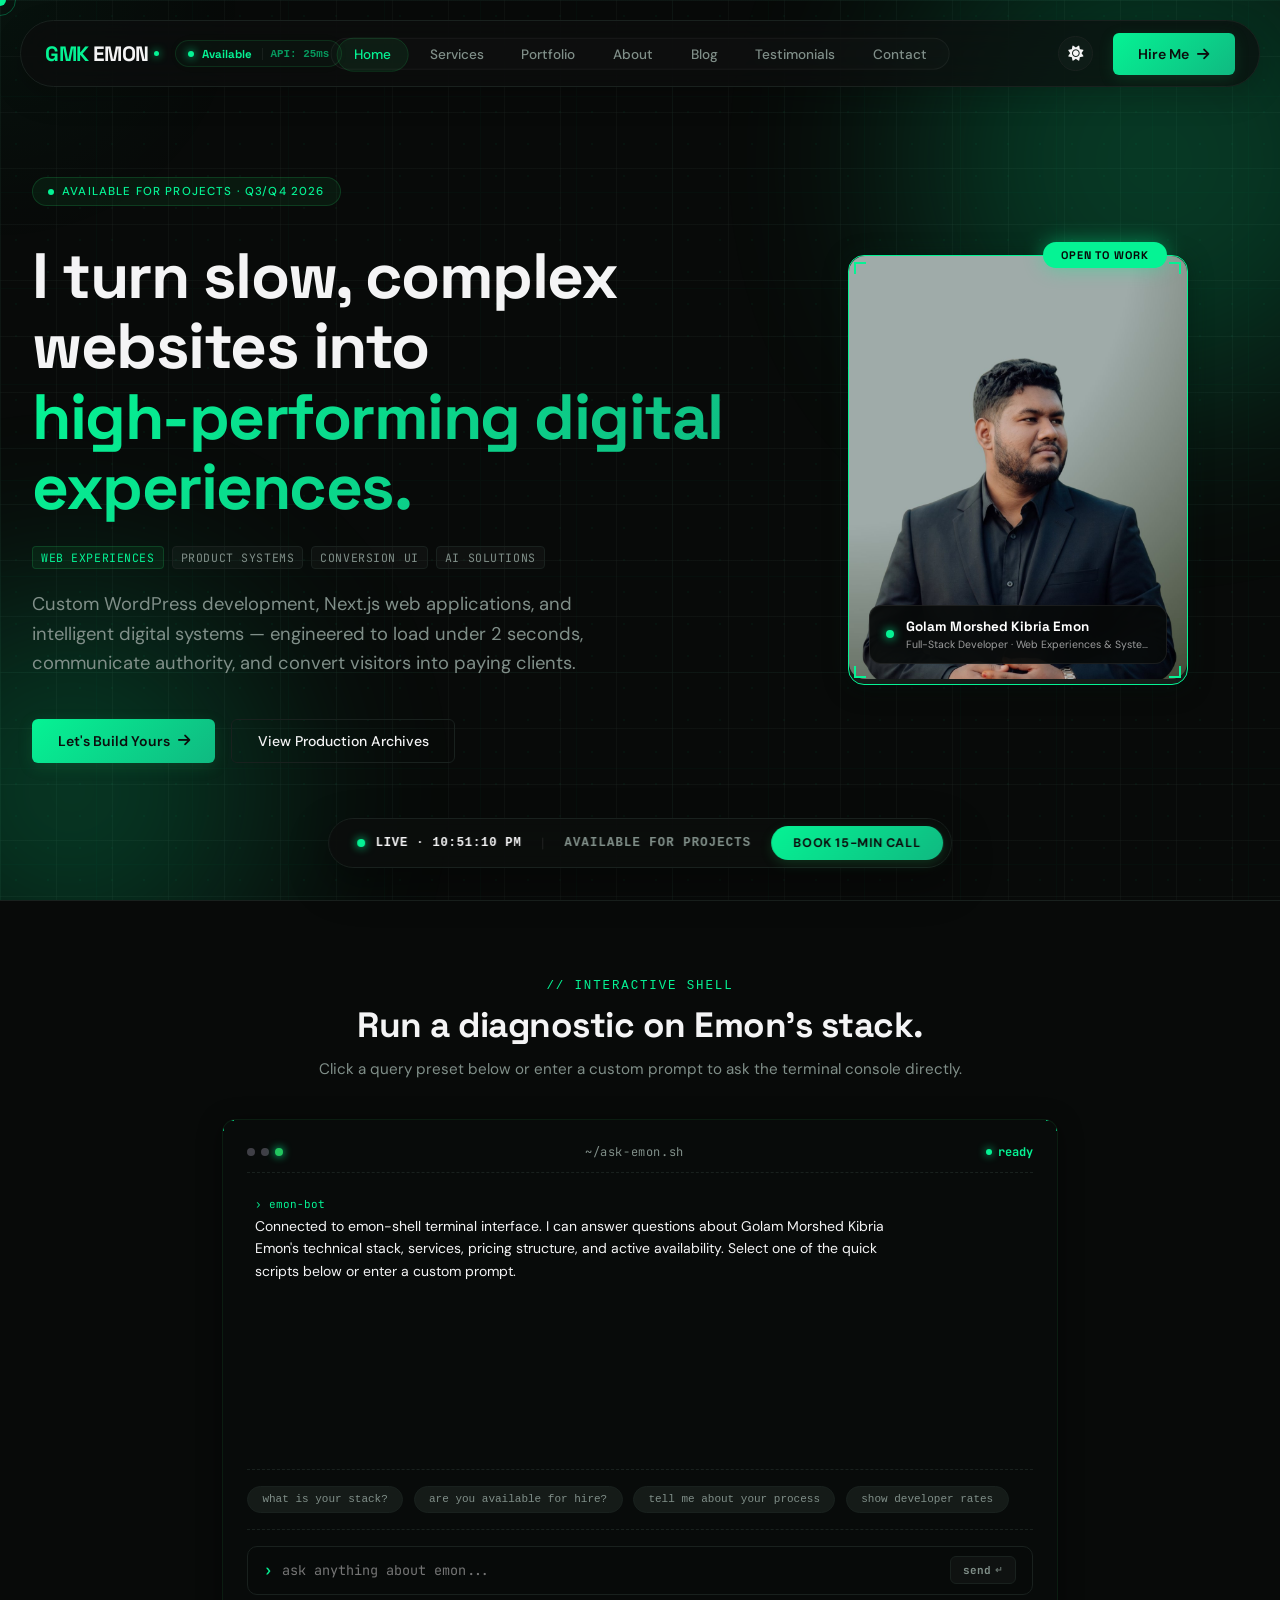
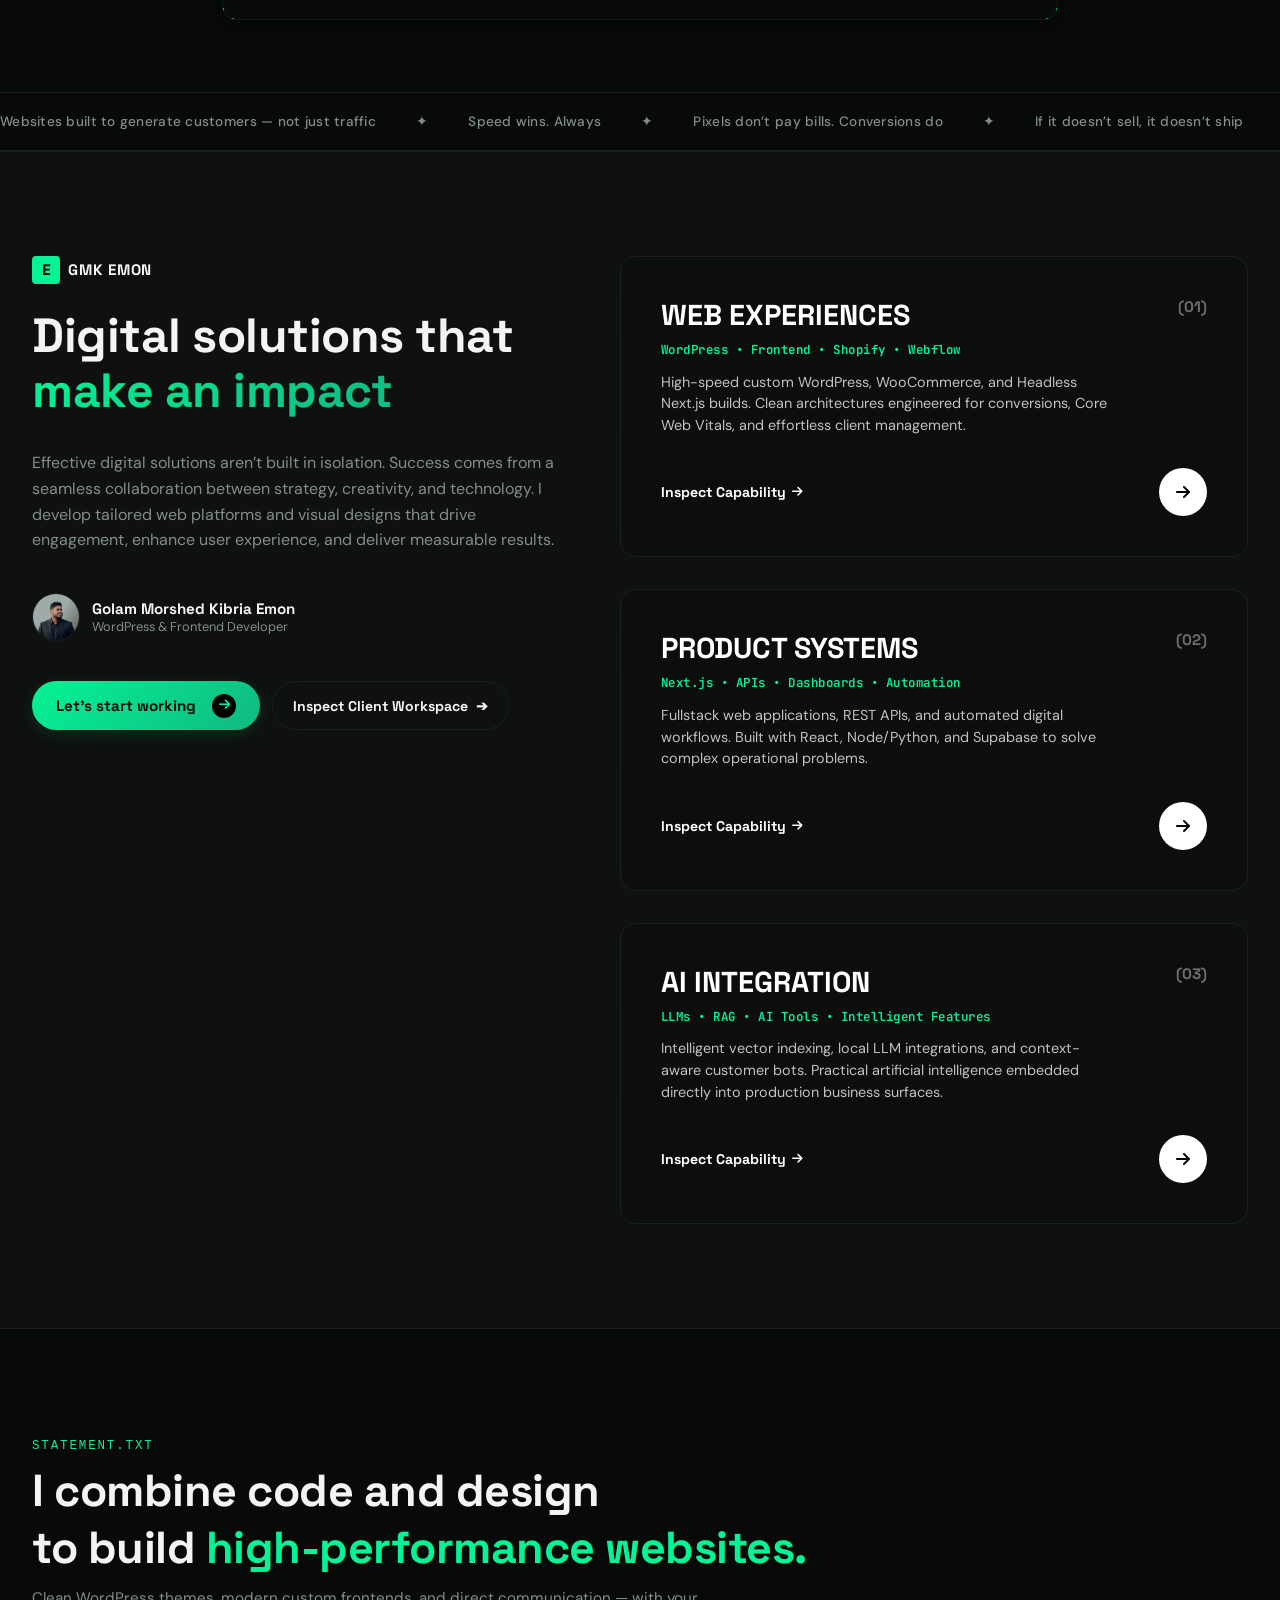
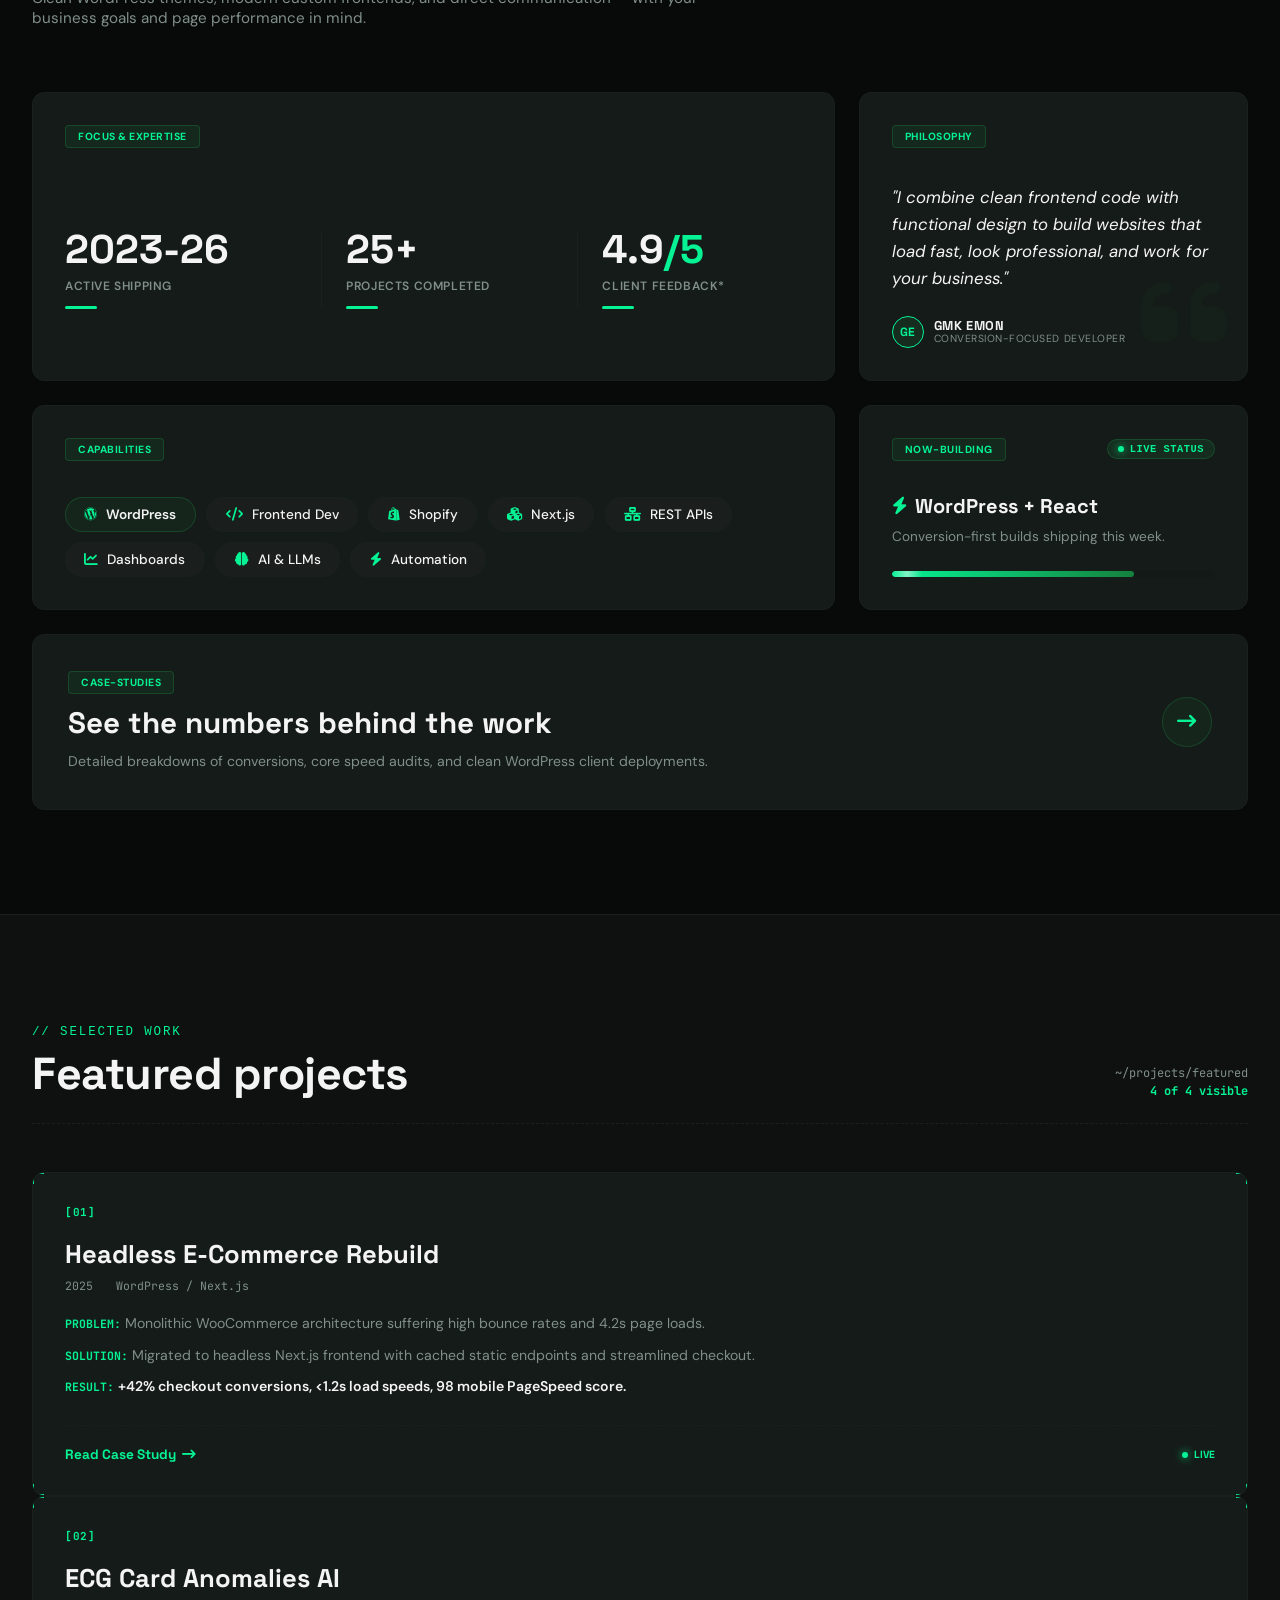
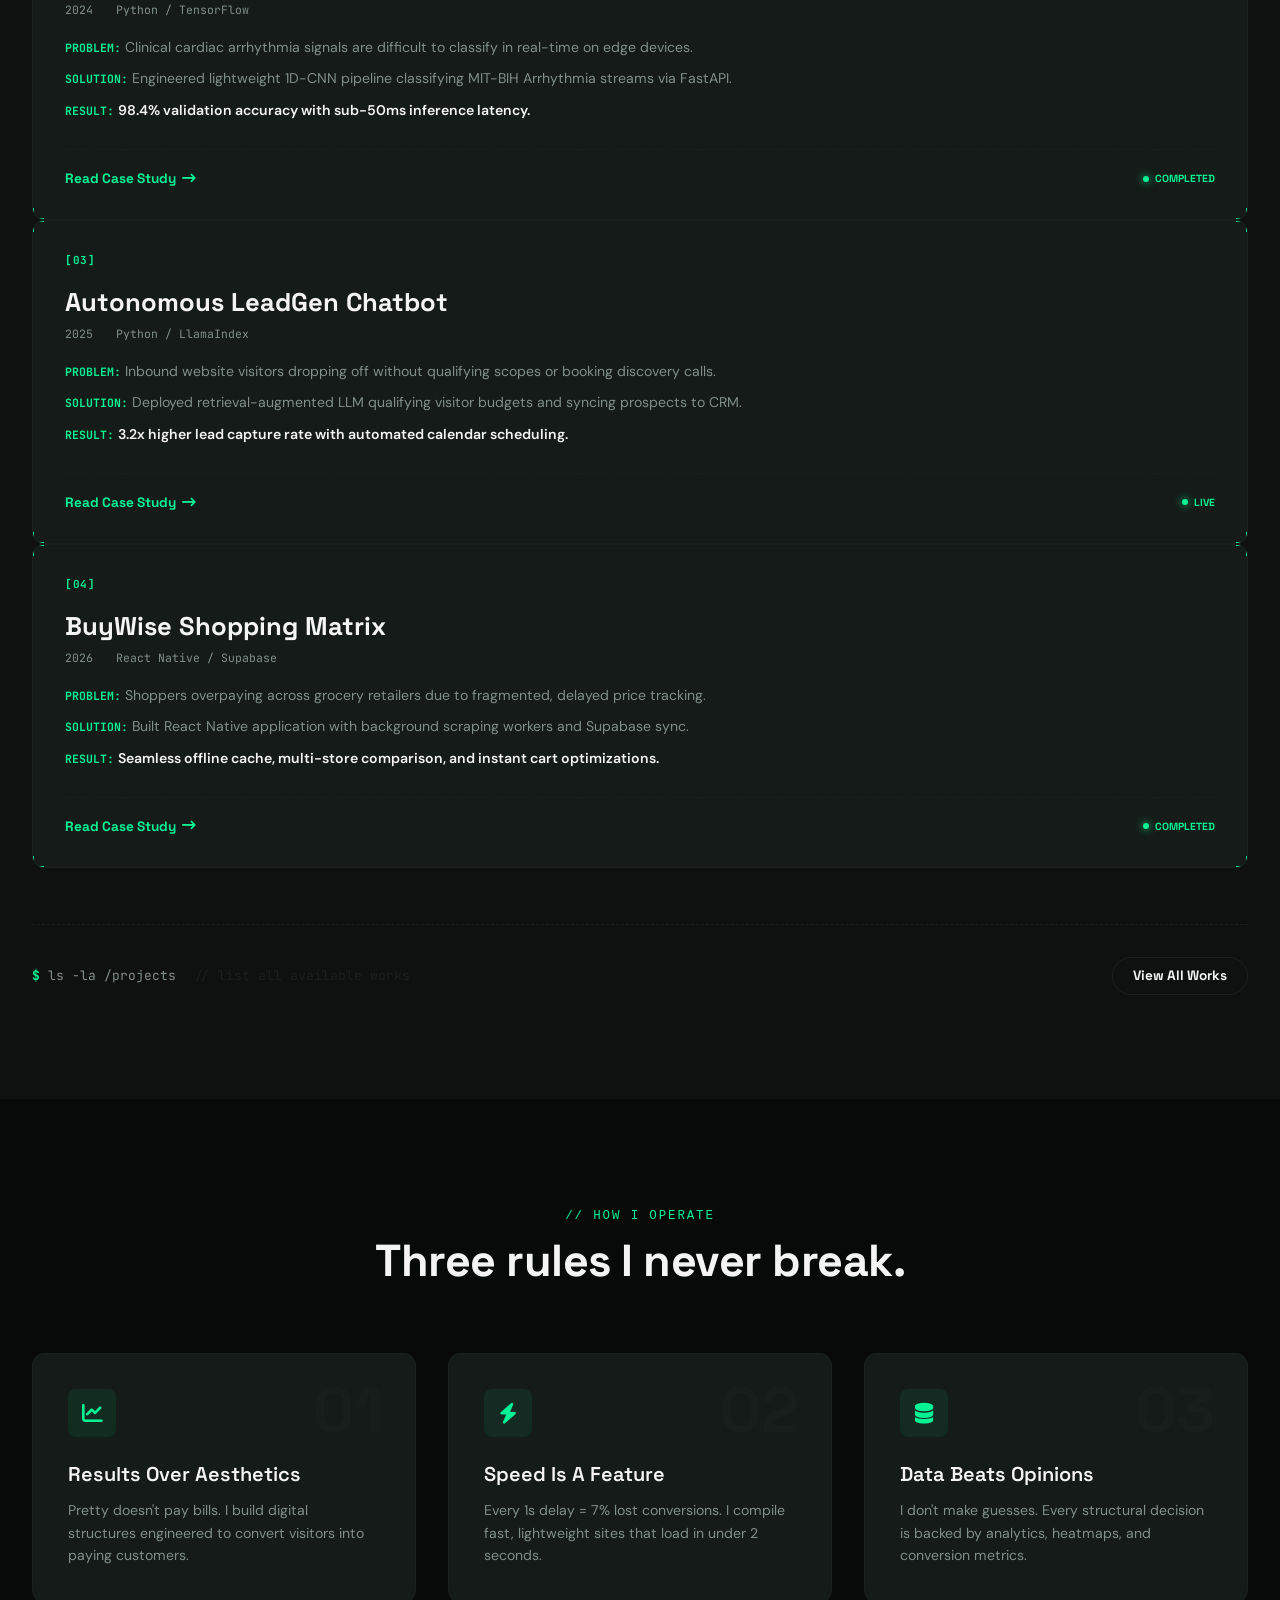
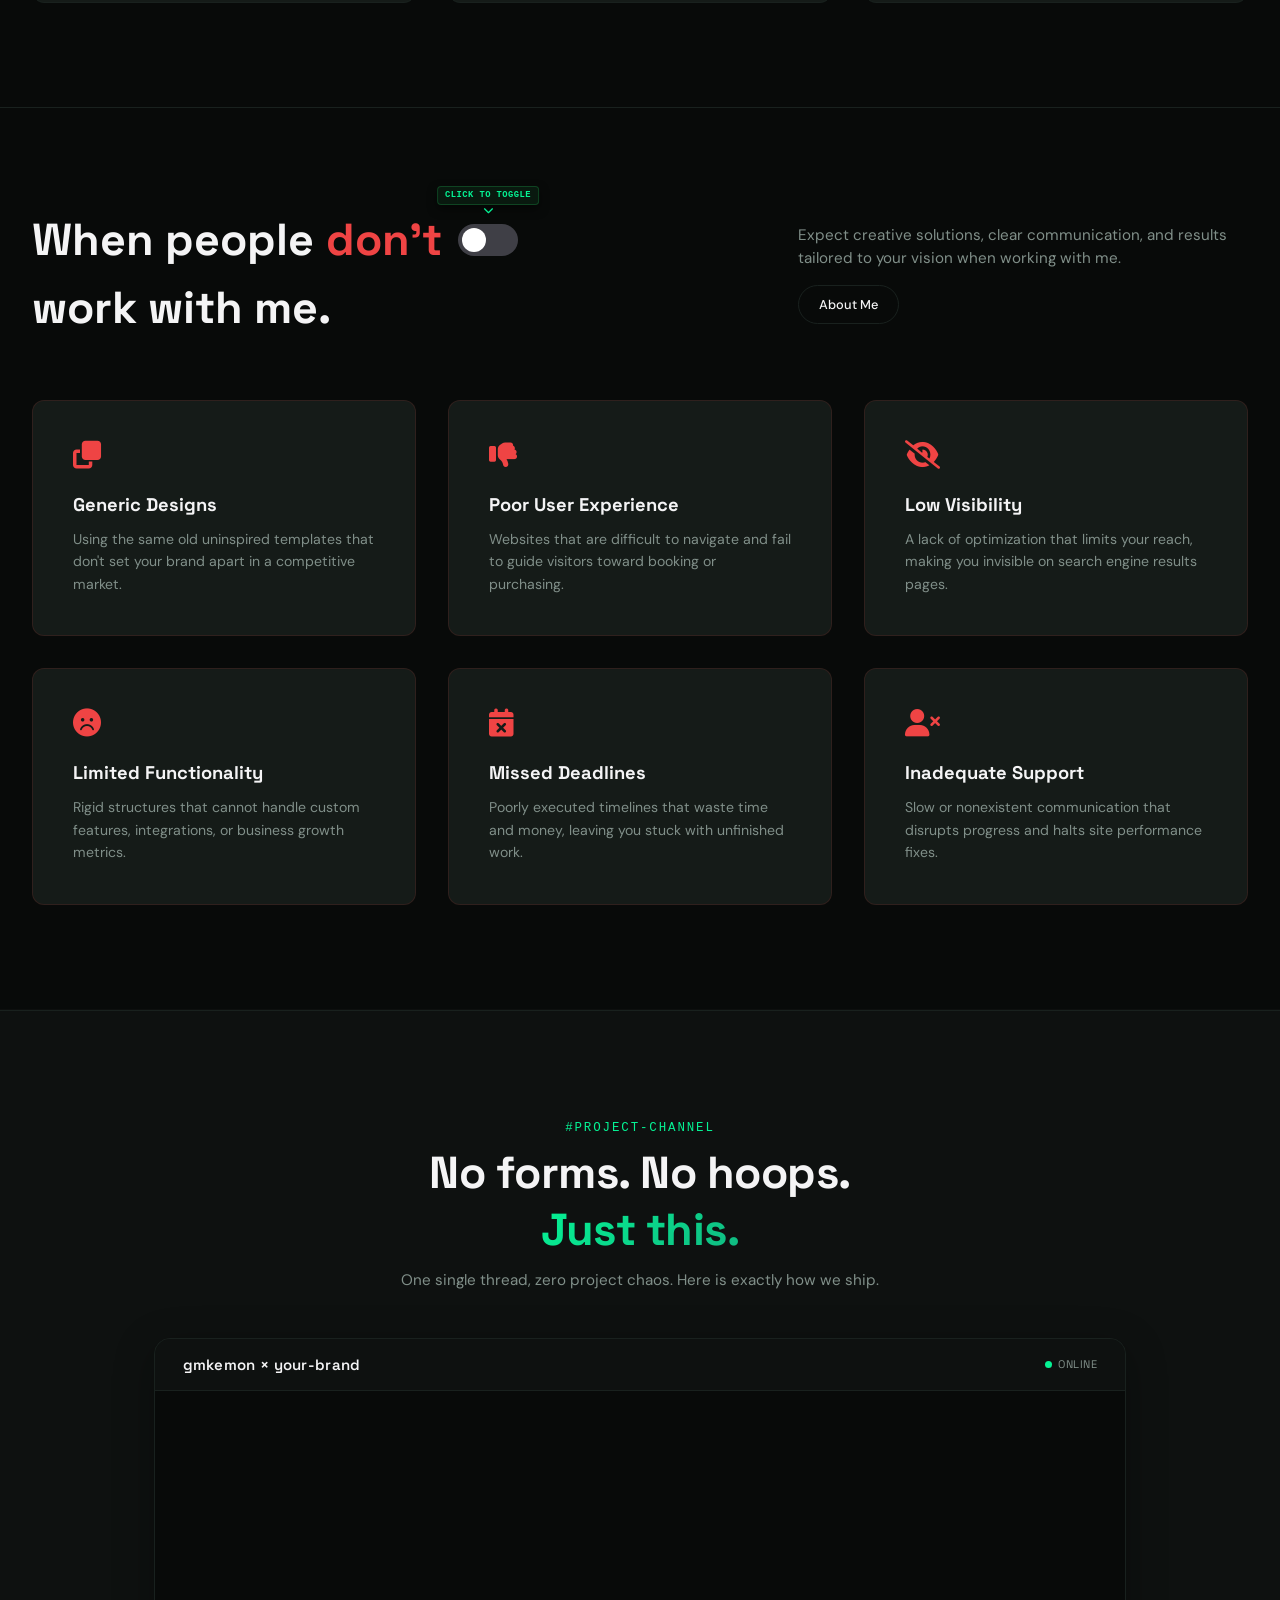
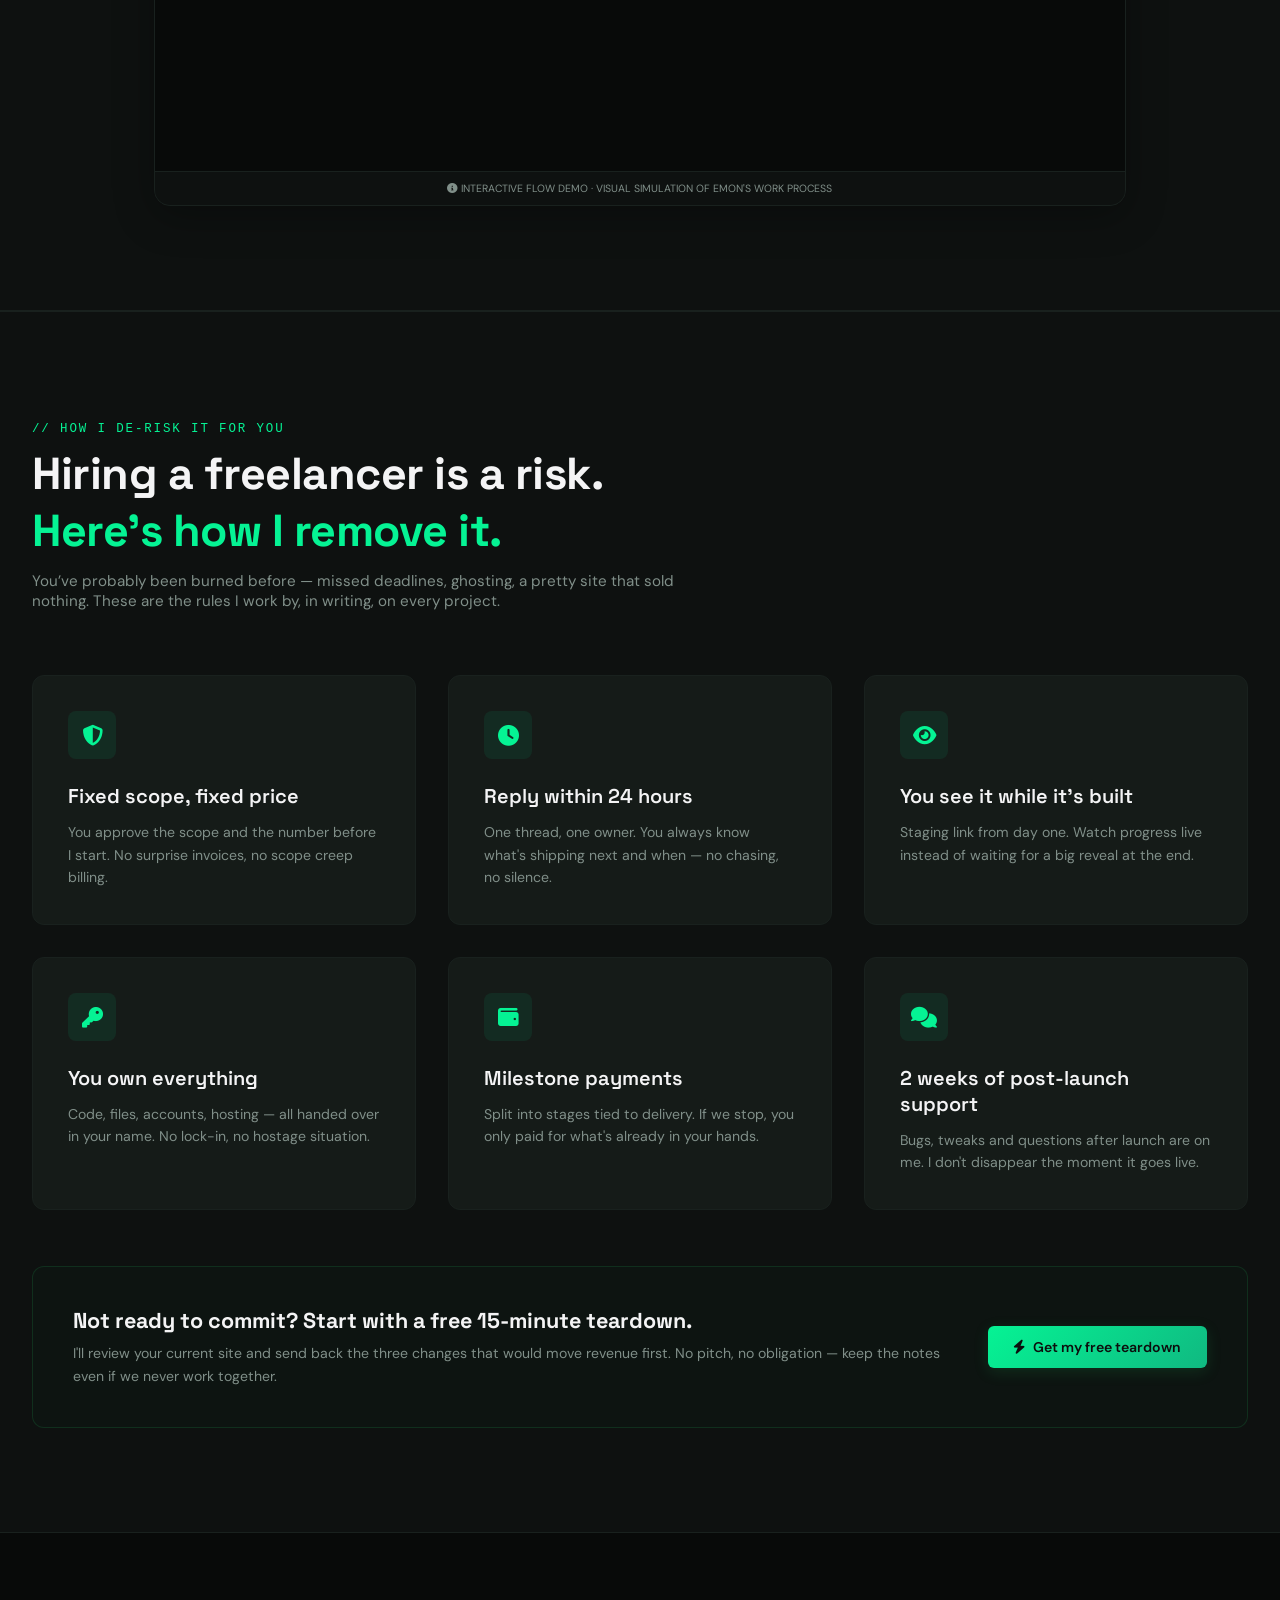
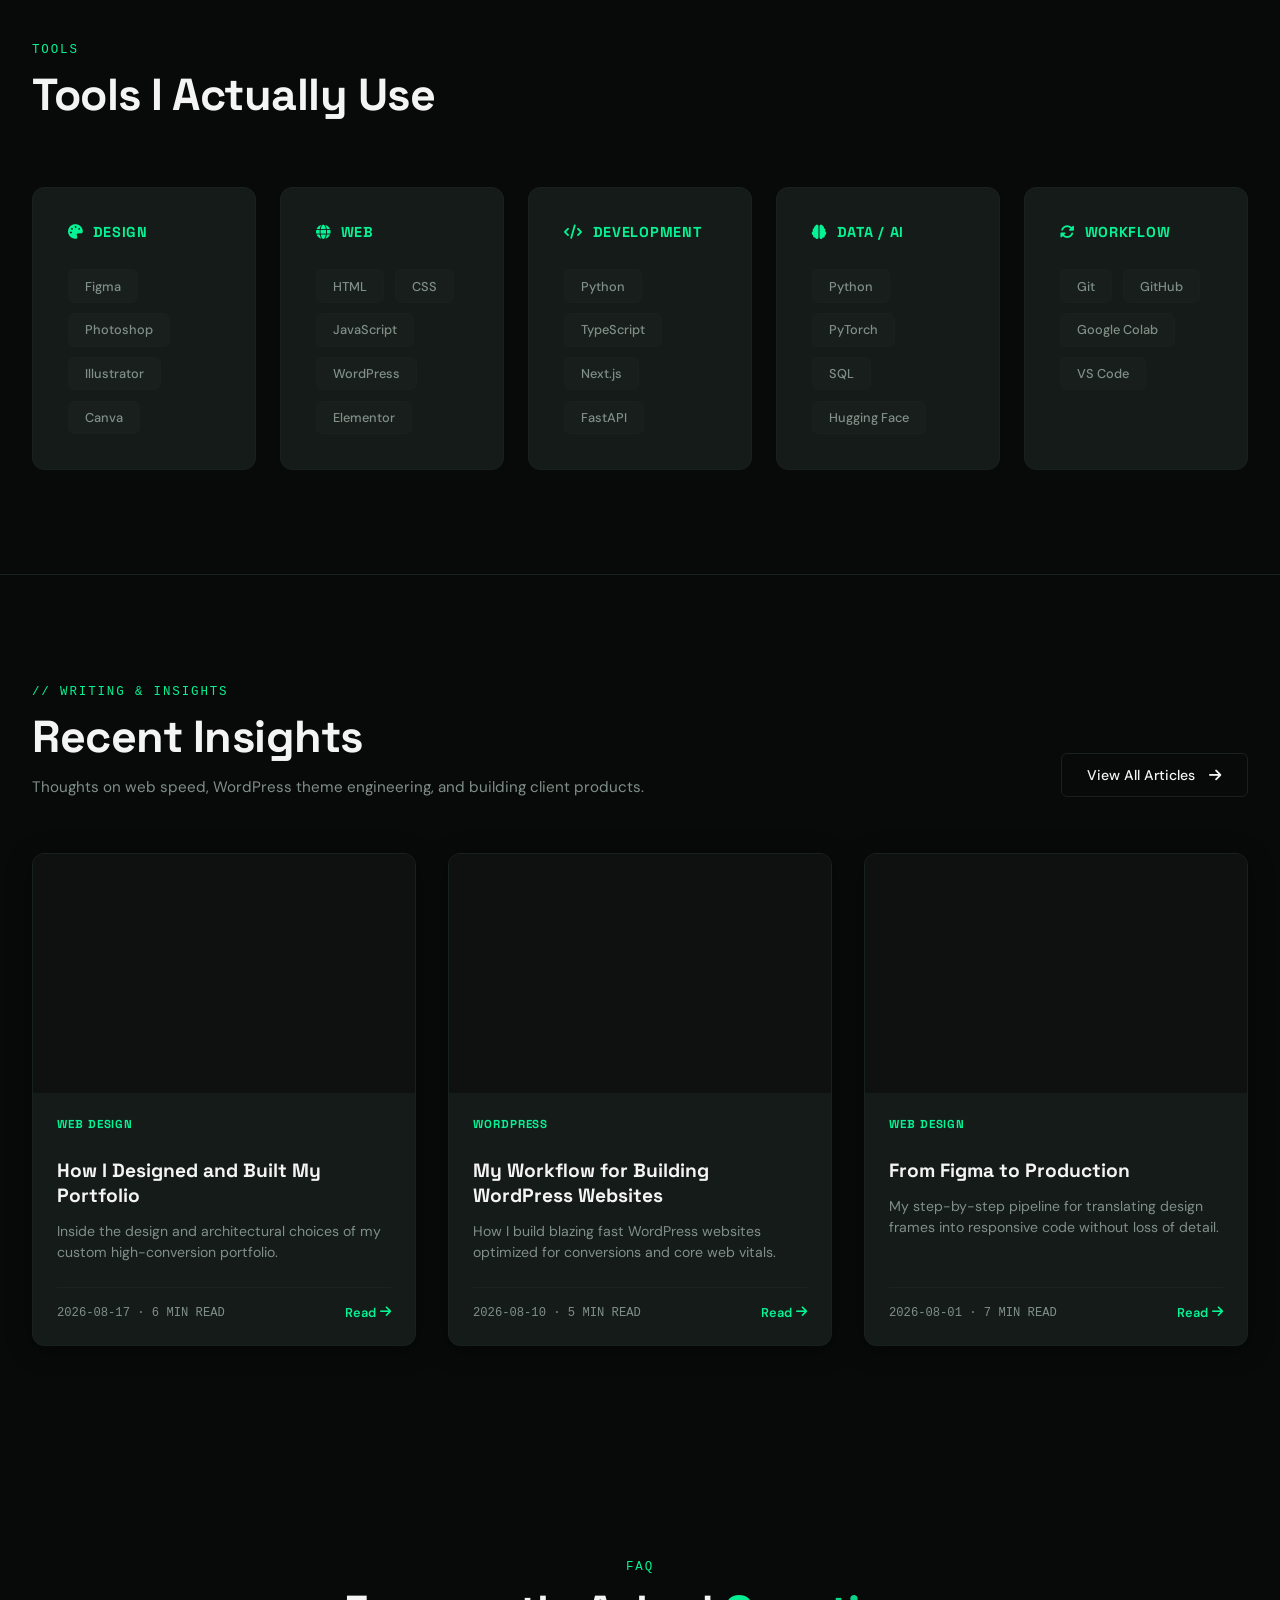
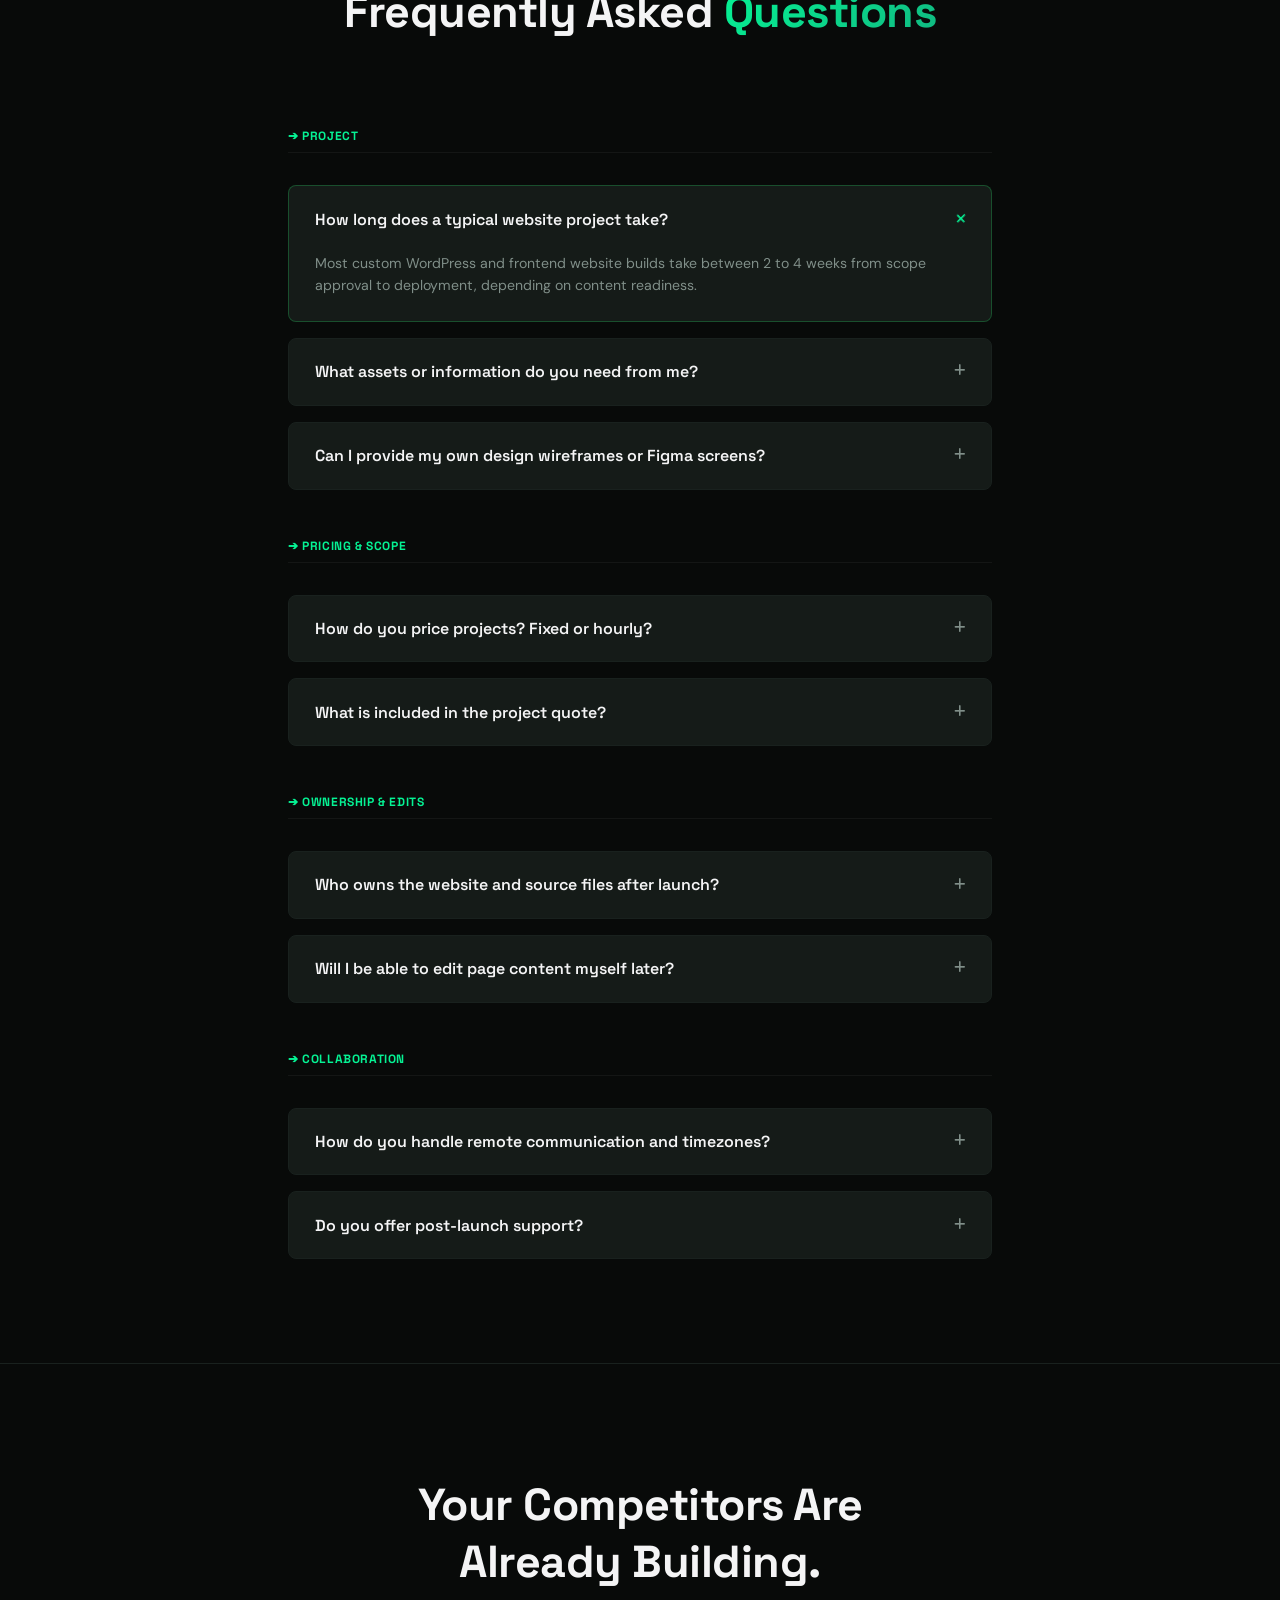
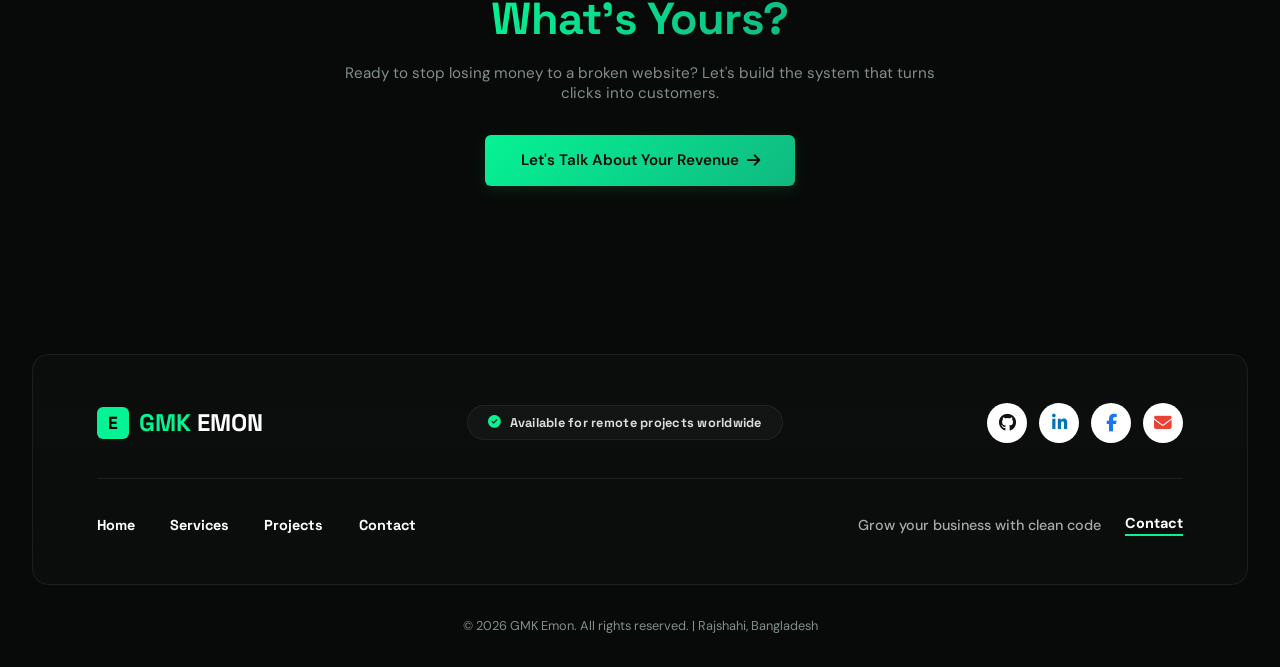
==== commit 67d5f48b: "perf(ui-ux): optimize accessibility, contrast, animations, and install ui-ux-pro-max suite" ====
--- a/index.html
+++ b/index.html
@@ -2,7 +2,7 @@
 <html lang="en">
 <head>
   <meta charset="UTF-8">
-  <meta name="viewport" content="width=device-width, initial-scale=1.0, maximum-scale=1, user-scalable=no">
+  <meta name="viewport" content="width=device-width, initial-scale=1.0">
   <title>GMK Emon — Conversion Engineering & Growth Partner</title>
   <meta name="description" content="I don't ship pretty pages. I ship revenue systems. WordPress, frontend, and conversion design built for results.">
   <link rel="canonical" href="https://gmkemon.com">
@@ -50,11 +50,14 @@
 
   <link rel="preconnect" href="https://fonts.googleapis.com">
   <link rel="preconnect" href="https://fonts.gstatic.com" crossorigin>
-  <link href="https://fonts.googleapis.com/css2?family=Space+Grotesk:wght@400;500;600;700&family=DM+Sans:wght@400;500;600;700&display=swap" rel="stylesheet">
+  <link href="https://fonts.googleapis.com/css2?family=DM+Sans:ital,opsz,wght@0,9..40,400..700;1,9..40,400..700&family=JetBrains+Mono:wght@400;500;600;700&family=Space+Grotesk:wght@500;600;700&display=swap" rel="stylesheet">
   <link rel="stylesheet" href="https://cdnjs.cloudflare.com/ajax/libs/font-awesome/6.4.0/css/all.min.css">
   <link rel="stylesheet" href="style.css">
 </head>
 <body>
+
+  <!-- Skip to Main Content Link (Accessibility) -->
+  <a href="#main-content" class="skip-to-content">Skip to content</a>
 
   <!-- Tech Grid Background Lines -->
   <div class="grid-lines-bg"></div>
@@ -126,7 +129,7 @@
   </div>
 
   <!-- Main Multi-View SPA Containers -->
-  <main class="page-container">
+  <main class="page-container" id="main-content">
 
     <!-- PAGE 1: HOME -->
     <div id="page-home" class="page-view active">
@@ -237,10 +240,10 @@
             </div>
 
             <!-- Input Shell Command Line -->
-            <form id="terminal-query-form" style="margin: 0; display: flex; align-items: center; gap: 10px; background: rgba(0,0,0,0.12); border: 1px solid var(--border); padding: 0.6rem 1rem; border-radius: 10px; transition: border-color 0.2s;" onfocuswithin="this.style.borderColor='var(--primary)'" onfocusout="this.style.borderColor='var(--border)'">
+            <form id="terminal-query-form" style="margin: 0; display: flex; align-items: center; gap: 10px; background: rgba(0,0,0,0.12); border: 1px solid var(--border); padding: 0.6rem 1rem; border-radius: 10px;">
               <span style="font-family: var(--font-mono); font-size: 14px; color: var(--primary); font-weight: bold; user-select: none;">›</span>
-              <input type="text" id="terminal-query-input" placeholder="ask anything about emon..." style="flex: 1; border: none; background: transparent; outline: none; font-family: var(--font-mono); font-size: 13.5px; color: var(--foreground); height: 24px;" autocomplete="off">
-              <button type="submit" style="background: rgba(255, 255, 255, 0.03); border: 1px solid var(--border); border-radius: 6px; padding: 6px 12px; color: var(--muted-foreground); font-family: var(--font-mono); font-size: 11px; cursor: pointer; display: flex; align-items: center; gap: 4px; transition: all 0.2s; font-weight: bold;">
+              <input type="text" id="terminal-query-input" placeholder="ask anything about emon..." aria-label="Ask terminal a question" style="flex: 1; border: none; background: transparent; outline: none; font-family: var(--font-mono); font-size: 13.5px; color: var(--foreground); height: 24px;" autocomplete="off">
+              <button type="submit" aria-label="Send terminal command" style="background: rgba(255, 255, 255, 0.03); border: 1px solid var(--border); border-radius: 6px; padding: 6px 12px; color: var(--muted-foreground); font-family: var(--font-mono); font-size: 11px; cursor: pointer; display: flex; align-items: center; gap: 4px; transition: all 0.2s; font-weight: bold;">
                 <span>send</span> <span style="font-size: 9px; opacity: 0.75;">↵</span>
               </button>
             </form>
@@ -330,7 +333,7 @@
                   <a href="#service/wordpress" class="service-card-link" style="color: #ffffff; text-decoration: none; font-size: 0.88rem; font-weight: 700; display: inline-flex; align-items: center; gap: 6px; font-family: var(--font-heading);">
                     Inspect Capability <i class="fa-solid fa-arrow-right" style="font-size: 0.75rem;"></i>
                   </a>
-                  <a href="#service/wordpress" style="width: 48px; height: 48px; border-radius: 50%; background: #ffffff; color: #000000; display: inline-flex; align-items: center; justify-content: center; font-size: 1rem; transition: transform 0.2s;" class="service-arrow-btn">
+                  <a href="#service/wordpress" aria-label="Inspect Web Experiences capability" style="width: 48px; height: 48px; border-radius: 50%; background: #ffffff; color: #000000; display: inline-flex; align-items: center; justify-content: center; font-size: 1rem; transition: transform 0.2s;" class="service-arrow-btn">
                     <i class="fa-solid fa-arrow-right"></i>
                   </a>
                 </div>
@@ -351,10 +354,10 @@
                   </p>
                 </div>
                 <div style="display: flex; justify-content: space-between; align-items: center; margin-top: 2rem;">
-                  <a href="#service-graphics" class="service-card-link" style="color: #ffffff; text-decoration: none; font-size: 0.88rem; font-weight: 700; display: inline-flex; align-items: center; gap: 6px; font-family: var(--font-heading);">
+                  <a href="#service/product-systems" class="service-card-link" style="color: #ffffff; text-decoration: none; font-size: 0.88rem; font-weight: 700; display: inline-flex; align-items: center; gap: 6px; font-family: var(--font-heading);">
                     Inspect Capability <i class="fa-solid fa-arrow-right" style="font-size: 0.75rem;"></i>
                   </a>
-                  <a href="#service-graphics" style="width: 48px; height: 48px; border-radius: 50%; background: #ffffff; color: #000000; display: inline-flex; align-items: center; justify-content: center; font-size: 1rem; transition: transform 0.2s;" class="service-arrow-btn">
+                  <a href="#service/product-systems" aria-label="Inspect Product Systems capability" style="width: 48px; height: 48px; border-radius: 50%; background: #ffffff; color: #000000; display: inline-flex; align-items: center; justify-content: center; font-size: 1rem; transition: transform 0.2s;" class="service-arrow-btn">
                     <i class="fa-solid fa-arrow-right"></i>
                   </a>
                 </div>
@@ -378,7 +381,7 @@
                   <a href="#service/ai-ml" class="service-card-link" style="color: #ffffff; text-decoration: none; font-size: 0.88rem; font-weight: 700; display: inline-flex; align-items: center; gap: 6px; font-family: var(--font-heading);">
                     Inspect Capability <i class="fa-solid fa-arrow-right" style="font-size: 0.75rem;"></i>
                   </a>
-                  <a href="#service/ai-ml" style="width: 48px; height: 48px; border-radius: 50%; background: #ffffff; color: #000000; display: inline-flex; align-items: center; justify-content: center; font-size: 1rem; transition: transform 0.2s;" class="service-arrow-btn">
+                  <a href="#service/ai-ml" aria-label="Inspect AI Integration capability" style="width: 48px; height: 48px; border-radius: 50%; background: #ffffff; color: #000000; display: inline-flex; align-items: center; justify-content: center; font-size: 1rem; transition: transform 0.2s;" class="service-arrow-btn">
                     <i class="fa-solid fa-arrow-right"></i>
                   </a>
                 </div>
@@ -1040,7 +1043,7 @@
                   <a href="#service/wordpress" class="service-card-link" style="color: #ffffff; text-decoration: none; font-size: 0.88rem; font-weight: 700; display: inline-flex; align-items: center; gap: 6px; font-family: var(--font-heading);">
                     Inspect Capability <i class="fa-solid fa-arrow-right" style="font-size: 0.75rem;"></i>
                   </a>
-                  <a href="#service/wordpress" style="width: 48px; height: 48px; border-radius: 50%; background: #ffffff; color: #000000; display: inline-flex; align-items: center; justify-content: center; font-size: 1rem; transition: transform 0.2s;" class="service-arrow-btn">
+                  <a href="#service/wordpress" aria-label="Inspect Web Experiences capability" style="width: 48px; height: 48px; border-radius: 50%; background: #ffffff; color: #000000; display: inline-flex; align-items: center; justify-content: center; font-size: 1rem; transition: transform 0.2s;" class="service-arrow-btn">
                     <i class="fa-solid fa-arrow-right"></i>
                   </a>
                 </div>
@@ -1061,10 +1064,10 @@
                   </p>
                 </div>
                 <div style="display: flex; justify-content: space-between; align-items: center; margin-top: 2rem;">
-                  <a href="#service-graphics" class="service-card-link" style="color: #ffffff; text-decoration: none; font-size: 0.88rem; font-weight: 700; display: inline-flex; align-items: center; gap: 6px; font-family: var(--font-heading);">
+                  <a href="#service/product-systems" class="service-card-link" style="color: #ffffff; text-decoration: none; font-size: 0.88rem; font-weight: 700; display: inline-flex; align-items: center; gap: 6px; font-family: var(--font-heading);">
                     Inspect Capability <i class="fa-solid fa-arrow-right" style="font-size: 0.75rem;"></i>
                   </a>
-                  <a href="#service-graphics" style="width: 48px; height: 48px; border-radius: 50%; background: #ffffff; color: #000000; display: inline-flex; align-items: center; justify-content: center; font-size: 1rem; transition: transform 0.2s;" class="service-arrow-btn">
+                  <a href="#service/product-systems" aria-label="Inspect Product Systems capability" style="width: 48px; height: 48px; border-radius: 50%; background: #ffffff; color: #000000; display: inline-flex; align-items: center; justify-content: center; font-size: 1rem; transition: transform 0.2s;" class="service-arrow-btn">
                     <i class="fa-solid fa-arrow-right"></i>
                   </a>
                 </div>
@@ -1088,7 +1091,7 @@
                   <a href="#service/ai-ml" class="service-card-link" style="color: #ffffff; text-decoration: none; font-size: 0.88rem; font-weight: 700; display: inline-flex; align-items: center; gap: 6px; font-family: var(--font-heading);">
                     Inspect Capability <i class="fa-solid fa-arrow-right" style="font-size: 0.75rem;"></i>
                   </a>
-                  <a href="#service/ai-ml" style="width: 48px; height: 48px; border-radius: 50%; background: #ffffff; color: #000000; display: inline-flex; align-items: center; justify-content: center; font-size: 1rem; transition: transform 0.2s;" class="service-arrow-btn">
+                  <a href="#service/ai-ml" aria-label="Inspect AI Integration capability" style="width: 48px; height: 48px; border-radius: 50%; background: #ffffff; color: #000000; display: inline-flex; align-items: center; justify-content: center; font-size: 1rem; transition: transform 0.2s;" class="service-arrow-btn">
                     <i class="fa-solid fa-arrow-right"></i>
                   </a>
                 </div>
@@ -1542,7 +1545,7 @@
     </div>
 
     <!-- PAGE 2B: SERVICE DETAIL - PRODUCT SYSTEMS -->
-    <div id="page-service-graphics" class="page-view" style="display: none;">
+    <div id="page-service-product-systems" class="page-view" style="display: none;">
       <section class="section-padding pt-32">
         <div class="container">
           <!-- Back link -->
@@ -1627,25 +1630,25 @@
           </div>
           <div class="grid-two" style="gap: 2rem; margin-bottom: 5rem; display: grid; grid-template-columns: repeat(auto-fit, minmax(280px, 1fr));">
             <div class="card-outline" style="padding: 2rem; position: relative;">
-              <span style="font-family: var(--font-heading); font-size: 2.2rem; font-weight: 700; color: rgba(5, 243, 148, 0.1); position: absolute; right: 1.5rem; top: 1rem;">01</span>
+              <span style="font-family: var(--font-heading); font-size: 2.2rem; font-weight: 700; color: var(--primary-glow); position: absolute; right: 1.5rem; top: 1rem;">01</span>
               <h4 style="font-family: var(--font-heading); font-size: 1.15rem; font-weight: 700; color: var(--foreground); margin-bottom: 0.5rem; margin-top: 0.5rem;">Architecture &amp; Schemas <span style="font-size: 0.8rem; color: var(--muted-foreground); font-weight: 400; margin-left: 6px;">(01)</span></h4>
               <p style="font-size: 0.85rem; color: var(--muted-foreground); line-height: 1.5; margin: 0;">We define database schemas, API contracts, state trees, and authentication models before writing code to prevent technical debt.</p>
               <a href="#contact" class="service-card-link" style="font-size: 0.8rem; font-weight: 700; text-decoration: none; margin-top: 1rem; display: inline-flex; align-items: center; gap: 4px;">Contact <i class="fa-solid fa-chevron-right" style="font-size: 0.65rem;"></i></a>
             </div>
             <div class="card-outline" style="padding: 2rem; position: relative;">
-              <span style="font-family: var(--font-heading); font-size: 2.2rem; font-weight: 700; color: rgba(5, 243, 148, 0.1); position: absolute; right: 1.5rem; top: 1rem;">02</span>
+              <span style="font-family: var(--font-heading); font-size: 2.2rem; font-weight: 700; color: var(--primary-glow); position: absolute; right: 1.5rem; top: 1rem;">02</span>
               <h4 style="font-family: var(--font-heading); font-size: 1.15rem; font-weight: 700; color: var(--foreground); margin-bottom: 0.5rem; margin-top: 0.5rem;">Fullstack Compilation <span style="font-size: 0.8rem; color: var(--muted-foreground); font-weight: 400; margin-left: 6px;">(02)</span></h4>
               <p style="font-size: 0.85rem; color: var(--muted-foreground); line-height: 1.5; margin: 0;">Building the frontend components, connecting REST/GraphQL endpoints, and integrating databases with secure authentication.</p>
               <a href="#contact" class="service-card-link" style="font-size: 0.8rem; font-weight: 700; text-decoration: none; margin-top: 1rem; display: inline-flex; align-items: center; gap: 4px;">Contact <i class="fa-solid fa-chevron-right" style="font-size: 0.65rem;"></i></a>
             </div>
             <div class="card-outline" style="padding: 2rem; position: relative;">
-              <span style="font-family: var(--font-heading); font-size: 2.2rem; font-weight: 700; color: rgba(5, 243, 148, 0.1); position: absolute; right: 1.5rem; top: 1rem;">03</span>
+              <span style="font-family: var(--font-heading); font-size: 2.2rem; font-weight: 700; color: var(--primary-glow); position: absolute; right: 1.5rem; top: 1rem;">03</span>
               <h4 style="font-family: var(--font-heading); font-size: 1.15rem; font-weight: 700; color: var(--foreground); margin-bottom: 0.5rem; margin-top: 0.5rem;">Staging &amp; Testing <span style="font-size: 0.8rem; color: var(--muted-foreground); font-weight: 400; margin-left: 6px;">(03)</span></h4>
               <p style="font-size: 0.85rem; color: var(--muted-foreground); line-height: 1.5; margin: 0;">Live demonstration in the Client Workspace Portal. Rigorous testing across latency, error boundaries, and security audits.</p>
               <a href="#contact" class="service-card-link" style="font-size: 0.8rem; font-weight: 700; text-decoration: none; margin-top: 1rem; display: inline-flex; align-items: center; gap: 4px;">Contact <i class="fa-solid fa-chevron-right" style="font-size: 0.65rem;"></i></a>
             </div>
             <div class="card-outline" style="padding: 2rem; position: relative;">
-              <span style="font-family: var(--font-heading); font-size: 2.2rem; font-weight: 700; color: rgba(5, 243, 148, 0.1); position: absolute; right: 1.5rem; top: 1rem;">04</span>
+              <span style="font-family: var(--font-heading); font-size: 2.2rem; font-weight: 700; color: var(--primary-glow); position: absolute; right: 1.5rem; top: 1rem;">04</span>
               <h4 style="font-family: var(--font-heading); font-size: 1.15rem; font-weight: 700; color: var(--foreground); margin-bottom: 0.5rem; margin-top: 0.5rem;">Production Shipping <span style="font-size: 0.8rem; color: var(--muted-foreground); font-weight: 400; margin-left: 6px;">(04)</span></h4>
               <p style="font-size: 0.85rem; color: var(--muted-foreground); line-height: 1.5; margin: 0;">Complete codebase handoff, deployment on production edge networks, domain pointing, and 30 days of monitoring.</p>
               <a href="#contact" class="service-card-link" style="font-size: 0.8rem; font-weight: 700; text-decoration: none; margin-top: 1rem; display: inline-flex; align-items: center; gap: 4px;">Contact <i class="fa-solid fa-chevron-right" style="font-size: 0.65rem;"></i></a>
@@ -1957,7 +1960,7 @@
             <button onclick="document.getElementById('portfolio-wordpress').scrollIntoView({ behavior: 'smooth', block: 'start' })" class="btn-outline category-nav-btn" style="font-family: var(--font-heading); font-size: 0.85rem; font-weight: 700; padding: 0.6rem 1.25rem; border-radius: 50px; cursor: pointer; display: inline-flex; align-items: center; gap: 8px;">
               <span style="color: var(--primary);">➔</span> Web Experiences
             </button>
-            <button onclick="document.getElementById('portfolio-graphics').scrollIntoView({ behavior: 'smooth', block: 'start' })" class="btn-outline category-nav-btn" style="font-family: var(--font-heading); font-size: 0.85rem; font-weight: 700; padding: 0.6rem 1.25rem; border-radius: 50px; cursor: pointer; display: inline-flex; align-items: center; gap: 8px;">
+            <button onclick="document.getElementById('portfolio-product-systems').scrollIntoView({ behavior: 'smooth', block: 'start' })" class="btn-outline category-nav-btn" style="font-family: var(--font-heading); font-size: 0.85rem; font-weight: 700; padding: 0.6rem 1.25rem; border-radius: 50px; cursor: pointer; display: inline-flex; align-items: center; gap: 8px;">
               <span style="color: var(--primary);">➔</span> Product Systems
             </button>
             <button onclick="document.getElementById('portfolio-ai-ml').scrollIntoView({ behavior: 'smooth', block: 'start' })" class="btn-outline category-nav-btn" style="font-family: var(--font-heading); font-size: 0.85rem; font-weight: 700; padding: 0.6rem 1.25rem; border-radius: 50px; cursor: pointer; display: inline-flex; align-items: center; gap: 8px;">
@@ -2021,7 +2024,7 @@
           </div>
 
           <!-- Category Section 2: Product Systems -->
-          <div class="portfolio-category-section" id="portfolio-graphics" style="margin-bottom: 5rem; scroll-margin-top: 100px;">
+          <div class="portfolio-category-section" id="portfolio-product-systems" style="margin-bottom: 5rem; scroll-margin-top: 100px;">
             <div class="category-header" style="margin-bottom: 2rem; border-bottom: 1px solid rgba(255, 255, 255, 0.05); padding-bottom: 1rem;">
               <h3 style="font-family: var(--font-heading); font-size: 1.75rem; font-weight: 700; color: var(--foreground); display: flex; align-items: center; gap: 8px;">
                 <span style="color: var(--primary);">➔</span> Product Systems &amp; Applications
@@ -3159,7 +3162,7 @@
           <h2 class="section-heading mt-2">Subscribe to my newsletter</h2>
           <p class="section-subtext mt-4">Zero spam. Only deep analytical writeups on web technology, development, and engineering lessons, sent once a month.</p>
           <div style="margin-top: 2.5rem; display: flex; gap: 10px; max-width: 500px; margin-left: auto; margin-right: auto; flex-wrap: wrap; justify-content: center;">
-            <input type="email" placeholder="Enter your email" style="flex: 1; min-width: 250px; background: var(--bg2); border: 1px solid var(--border); padding: 0.8rem 1.2rem; border-radius: 8px; color: var(--foreground); font-family: var(--font-body); font-size: 0.9rem;" required>
+            <input type="email" id="newsletter-email" name="email" aria-label="Your email address" placeholder="Enter your email" style="flex: 1; min-width: 250px; background: var(--bg2); border: 1px solid var(--border); padding: 0.8rem 1.2rem; border-radius: 8px; color: var(--foreground); font-family: var(--font-body); font-size: 0.9rem;" required>
             <button class="btn-primary" style="height: auto;">Subscribe</button>
           </div>
         </div>
@@ -3230,10 +3233,10 @@
           </div>
           
           <div class="footer-socials-circle" style="display: flex; gap: 0.75rem;">
-            <a href="https://github.com/GmkEmon007" target="_blank" style="width: 40px; height: 40px; border-radius: 50%; background: #ffffff; color: #121212; display: inline-flex; align-items: center; justify-content: center; font-size: 1.1rem; transition: transform 0.2s, background 0.2s;" onmouseover="this.style.transform='scale(1.08)'" onmouseout="this.style.transform='scale(1)'"><i class="fa-brands fa-github"></i></a>
-            <a href="https://www.linkedin.com/in/gmkemon/" target="_blank" style="width: 40px; height: 40px; border-radius: 50%; background: #ffffff; color: #0077b5; display: inline-flex; align-items: center; justify-content: center; font-size: 1.1rem; transition: transform 0.2s, background 0.2s;" onmouseover="this.style.transform='scale(1.08)'" onmouseout="this.style.transform='scale(1)'"><i class="fa-brands fa-linkedin-in"></i></a>
-            <a href="https://www.facebook.com/gmk.emon" target="_blank" style="width: 40px; height: 40px; border-radius: 50%; background: #ffffff; color: #1877f2; display: inline-flex; align-items: center; justify-content: center; font-size: 1.1rem; transition: transform 0.2s, background 0.2s;" onmouseover="this.style.transform='scale(1.08)'" onmouseout="this.style.transform='scale(1)'"><i class="fa-brands fa-facebook-f"></i></a>
-            <a href="mailto:business.gmkemon@gmail.com" style="width: 40px; height: 40px; border-radius: 50%; background: #ffffff; color: #ea4335; display: inline-flex; align-items: center; justify-content: center; font-size: 1.1rem; transition: transform 0.2s, background 0.2s;" onmouseover="this.style.transform='scale(1.08)'" onmouseout="this.style.transform='scale(1)'"><i class="fa-solid fa-envelope"></i></a>
+            <a href="https://github.com/GmkEmon007" target="_blank" rel="noopener noreferrer" aria-label="GitHub Profile" style="width: 40px; height: 40px; border-radius: 50%; background: #ffffff; color: #121212; display: inline-flex; align-items: center; justify-content: center; font-size: 1.1rem; transition: transform 0.2s, background 0.2s;" onmouseover="this.style.transform='scale(1.08)'" onmouseout="this.style.transform='scale(1)'"><i class="fa-brands fa-github"></i></a>
+            <a href="https://www.linkedin.com/in/gmkemon/" target="_blank" rel="noopener noreferrer" aria-label="LinkedIn Profile" style="width: 40px; height: 40px; border-radius: 50%; background: #ffffff; color: #0077b5; display: inline-flex; align-items: center; justify-content: center; font-size: 1.1rem; transition: transform 0.2s, background 0.2s;" onmouseover="this.style.transform='scale(1.08)'" onmouseout="this.style.transform='scale(1)'"><i class="fa-brands fa-linkedin-in"></i></a>
+            <a href="https://www.facebook.com/gmk.emon" target="_blank" rel="noopener noreferrer" aria-label="Facebook Profile" style="width: 40px; height: 40px; border-radius: 50%; background: #ffffff; color: #1877f2; display: inline-flex; align-items: center; justify-content: center; font-size: 1.1rem; transition: transform 0.2s, background 0.2s;" onmouseover="this.style.transform='scale(1.08)'" onmouseout="this.style.transform='scale(1)'"><i class="fa-brands fa-facebook-f"></i></a>
+            <a href="mailto:business.gmkemon@gmail.com" aria-label="Email GMK Emon" style="width: 40px; height: 40px; border-radius: 50%; background: #ffffff; color: #ea4335; display: inline-flex; align-items: center; justify-content: center; font-size: 1.1rem; transition: transform 0.2s, background 0.2s;" onmouseover="this.style.transform='scale(1.08)'" onmouseout="this.style.transform='scale(1)'"><i class="fa-solid fa-envelope"></i></a>
           </div>
         </div>
         
--- a/style.css
+++ b/style.css
@@ -1,379 +1,3715 @@
-*{margin:0;padding:0;box-sizing:border-box}
-:root{
-  --bg0:#050A0A;--bg1:#0B0F0F;--bg2:#111818;--bg3:#151E1E;
-  --g1:#00E676;--g2:#00C853;--g3:#39FF88;
-  --white:#F8FAFC;--gray:#A1A1AA;--muted:#71717A;
-  --font-head:'Syne',sans-serif;--font-body:'DM Sans',sans-serif;
-}
-html{scroll-behavior:smooth}
-body{background:var(--bg0);color:var(--white);font-family:var(--font-body);overflow-x:hidden;line-height:1.6;cursor:none}
-
-/* ── CUSTOM CURSOR ── */
-#cursor{
-  position:fixed;width:14px;height:14px;background:var(--g1);border-radius:50%;
-  pointer-events:none;z-index:9999;transform:translate(-50%,-50%);
-  transition:width 0.2s ease,height 0.2s ease,background 0.2s ease;
-  mix-blend-mode:screen;
-}
-#cursor-trail{
-  position:fixed;width:38px;height:38px;border:1.5px solid rgba(0,230,118,0.5);border-radius:50%;
-  pointer-events:none;z-index:9998;transform:translate(-50%,-50%);
-  transition:opacity 0.3s ease,width 0.2s ease,height 0.2s ease;opacity:0.7;
-}
-#mouse-glow{
-  position:fixed;width:500px;height:500px;border-radius:50%;
-  background:radial-gradient(circle,rgba(0,230,118,0.065) 0%,transparent 70%);
-  pointer-events:none;z-index:0;transform:translate(-50%,-50%);
-  transition:left 0.22s ease,top 0.22s ease;
-}
-
-/* ── NAV ── */
-nav{position:fixed;top:0;left:0;right:0;z-index:100;padding:1rem 2rem;display:flex;align-items:center;justify-content:space-between;background:rgba(5,10,10,0.88);backdrop-filter:blur(18px);border-bottom:1px solid rgba(0,230,118,0.08)}
-.nav-logo{font-family:var(--font-head);font-size:1.25rem;font-weight:800;color:var(--g1);letter-spacing:-0.02em}
-.nav-links{display:flex;gap:2rem;list-style:none}
-.nav-links a{color:var(--gray);text-decoration:none;font-size:0.85rem;font-weight:500;letter-spacing:0.05em;text-transform:uppercase;transition:color 0.2s}
-.nav-links a:hover{color:var(--g1)}
-.nav-cta{background:var(--g1);color:#050A0A;padding:0.5rem 1.25rem;border-radius:6px;font-size:0.85rem;font-weight:700;text-decoration:none;letter-spacing:0.03em;transition:background 0.2s,box-shadow 0.2s}
-.nav-cta:hover{background:var(--g3);box-shadow:0 0 20px rgba(0,230,118,0.4)}
-
-/* ════════════════════════════════════════
-   HERO  — full redesign
-════════════════════════════════════════ */
-#hero{
-  min-height:100vh;display:flex;align-items:center;
-  padding:7rem 2rem 4rem;position:relative;overflow:hidden;
-}
-
-/* layered background */
-.hero-bg{position:absolute;inset:0;z-index:0}
-.grid-lines{
-  position:absolute;inset:0;
-  background-image:
-    linear-gradient(rgba(0,230,118,0.035) 1px,transparent 1px),
-    linear-gradient(90deg,rgba(0,230,118,0.035) 1px,transparent 1px);
-  background-size:64px 64px;
-}
-/* diagonal accent stripe */
-.hero-stripe{
-  position:absolute;right:0;top:0;bottom:0;width:52%;
-  background:linear-gradient(135deg,transparent 40%,rgba(0,230,118,0.028) 100%);
-  clip-path:polygon(12% 0,100% 0,100% 100%,0 100%);
-}
-.glow-orb{position:absolute;border-radius:50%;filter:blur(90px)}
-.glow-orb-1{width:560px;height:560px;background:var(--g1);opacity:0.1;top:-160px;right:-80px}
-.glow-orb-2{width:320px;height:320px;background:var(--g2);opacity:0.09;bottom:60px;left:-60px}
-.glow-orb-3{width:200px;height:200px;background:var(--g3);opacity:0.07;top:30%;right:42%}
-
-/* inner layout */
-.hero-inner{
-  position:relative;z-index:1;max-width:1200px;margin:0 auto;width:100%;
-  display:grid;grid-template-columns:1fr 1fr;gap:5rem;align-items:center;
-}
-
-/* LEFT */
-.hero-eyebrow{
-  display:inline-flex;align-items:center;gap:0.6rem;
-  background:rgba(0,230,118,0.08);border:1px solid rgba(0,230,118,0.22);
-  border-radius:100px;padding:0.38rem 1rem;margin-bottom:1.6rem;
-}
-.hero-eyebrow-dot{width:6px;height:6px;background:var(--g1);border-radius:50%;animation:pulse 2s infinite}
-.hero-eyebrow span{font-size:0.72rem;font-weight:700;color:var(--g1);letter-spacing:0.08em;text-transform:uppercase}
-
-.hero-h1{
-  font-family:var(--font-head);font-size:clamp(1.9rem,3.8vw,3rem);
-  font-weight:800;line-height:1.06;letter-spacing:-0.03em;margin-bottom:1.4rem;
-}
-.hero-h1 em{font-style:normal;color:var(--g1)}
-.hero-h1 .line-accent{
-  display:inline-block;
-  background:linear-gradient(90deg,var(--g1),var(--g3));
-  -webkit-background-clip:text;-webkit-text-fill-color:transparent;background-clip:text;
-}
-
-.hero-desc{color:var(--gray);font-size:1rem;max-width:460px;margin-bottom:2rem;line-height:1.75}
-
-/* stat strip */
-.hero-stats{
-  display:flex;gap:2rem;margin-bottom:2.2rem;
-  padding:1rem 1.4rem;background:rgba(255,255,255,0.026);
-  border:1px solid rgba(0,230,118,0.1);border-radius:12px;
-  backdrop-filter:blur(6px);width:fit-content;
-}
-.hstat{text-align:center}
-.hstat-val{font-family:var(--font-head);font-size:1.55rem;font-weight:800;color:var(--g1);line-height:1}
-.hstat-label{font-size:0.68rem;color:var(--muted);text-transform:uppercase;letter-spacing:0.08em;margin-top:0.25rem}
-.hstat-divider{width:1px;background:rgba(0,230,118,0.15);align-self:stretch}
-
-.hero-btns{display:flex;gap:0.9rem;flex-wrap:wrap}
-.btn-primary{
-  background:var(--g1);color:#050A0A;padding:0.78rem 1.8rem;border-radius:8px;
-  font-weight:700;font-size:0.88rem;text-decoration:none;border:none;cursor:none;
-  transition:all 0.22s;display:inline-flex;align-items:center;gap:0.5rem;
-}
-.btn-primary:hover{background:var(--g3);box-shadow:0 0 32px rgba(0,230,118,0.45);transform:translateY(-2px)}
-.btn-outline{
-  background:transparent;color:var(--white);padding:0.78rem 1.8rem;border-radius:8px;
-  font-weight:600;font-size:0.88rem;text-decoration:none;
-  border:1px solid rgba(255,255,255,0.14);cursor:none;transition:all 0.22s;
-}
-.btn-outline:hover{border-color:var(--g1);color:var(--g1);transform:translateY(-2px)}
-
-/* RIGHT — photo card */
-.hero-right{display:flex;justify-content:center;align-items:center;position:relative}
-
-/* decorative rings */
-.hero-right::before{
-  content:'';position:absolute;
-  width:420px;height:420px;border-radius:50%;
-  border:1px solid rgba(0,230,118,0.12);
-  top:50%;left:50%;transform:translate(-50%,-50%);
-  animation:spinRing 18s linear infinite;
-}
-.hero-right::after{
-  content:'';position:absolute;
-  width:340px;height:340px;border-radius:50%;
-  border:1px dashed rgba(0,230,118,0.08);
-  top:50%;left:50%;transform:translate(-50%,-50%);
-  animation:spinRing 12s linear infinite reverse;
-}
-
-.photo-wrapper{
-  position:relative;z-index:2;
-  width:360px;height:460px;
-}
-
-/* glowing border card */
-.photo-card{
-  width:100%;height:100%;border-radius:24px;overflow:hidden;
-  position:relative;
-  border:1px solid rgba(0,230,118,0.18);
-  box-shadow:
-    0 0 0 1px rgba(0,230,118,0.06),
-    0 32px 80px rgba(0,0,0,0.6),
-    0 0 60px rgba(0,230,118,0.07) inset;
-  background:var(--bg2);
-}
-/* animated top-edge glow line */
-.photo-card::after{
-  content:'';position:absolute;top:0;left:0;right:0;height:2px;z-index:4;
-  background:linear-gradient(90deg,transparent 0%,var(--g1) 50%,transparent 100%);
-  animation:shimmer 3s ease-in-out infinite;
-}
-/* subtle inner overlay */
-.photo-card::before{
-  content:'';position:absolute;inset:0;z-index:3;
-  background:linear-gradient(
-    180deg,
-    rgba(0,230,118,0.03) 0%,
-    transparent 40%,
-    rgba(5,10,10,0.55) 100%
+/* ── DESIGN SYSTEM & COLOR VARIABLES ── */
+:root {
+  --bg0: #080a09;
+  --bg1: #0e1110;
+  --bg2: #151b18;
+  --bg3: #1c2421;
+  
+  --primary: #05f394;
+  --primary-rgb: 5, 243, 148;
+  --primary-glow: rgba(5, 243, 148, 0.15);
+  --border: #19211e;
+  
+  --foreground: #f4f4f5;
+  --muted-foreground: #808f89;
+  
+  --font-heading: 'Space Grotesk', sans-serif;
+  --font-body: 'DM Sans', sans-serif;
+  --font-mono: 'JetBrains Mono', 'Space Mono', ui-monospace, SFMono-Regular, Menlo, Monaco, Consolas, 'Liberation Mono', monospace;
+  
+  --gradient-primary: linear-gradient(135deg, #05f394, #10b981);
+  --shadow-glow: 0 0 35px rgba(5, 243, 148, 0.08);
+  --shadow-card: 0 4px 24px rgba(0, 0, 0, 0.45);
+}
+
+/* ── LIGHT MODE OVERRIDES ── */
+.light-mode {
+  --bg0: #fafafa;
+  --bg1: #f4f4f5;
+  --bg2: #ffffff;
+  --bg3: #e4e4e7;
+  --border: #e4e4e7;
+  
+  --primary: #16a34a;
+  --primary-rgb: 22, 163, 74;
+  --primary-glow: rgba(22, 163, 74, 0.15);
+  --gradient-primary: linear-gradient(135deg, #16a34a, #15803d);
+  
+  --foreground: #09090b;
+  --muted-foreground: #71717a;
+  
+  --shadow-glow: 0 0 35px rgba(22, 163, 74, 0.04);
+  --shadow-card: 0 4px 20px rgba(0, 0, 0, 0.05);
+}
+
+.light-mode .blueprint-grid {
+  background-image: 
+    linear-gradient(rgba(0, 0, 0, 0.03) 1px, transparent 1px),
+    linear-gradient(90deg, rgba(0, 0, 0, 0.03) 1px, transparent 1px);
+}
+
+.light-mode .glow-orb {
+  opacity: 0.12;
+}
+
+.light-mode .nav-bar {
+  background: rgba(250, 250, 250, 0.75);
+  box-shadow: 0 10px 30px rgba(0, 0, 0, 0.04);
+}
+
+.light-mode .nav-links {
+  background: rgba(0, 0, 0, 0.015);
+  border: 1px solid rgba(0, 0, 0, 0.05);
+}
+
+.light-mode .nav-link:hover {
+  background: rgba(0, 0, 0, 0.02);
+}
+
+.light-mode .mobile-menu-overlay {
+  background: #fafafa;
+}
+
+.light-mode .bg-gradient-glow {
+  background: radial-gradient(circle at top, rgba(var(--primary-rgb), 0.03), transparent 70%);
+}
+
+.light-mode .story-quote {
+  color: #71717a;
+}
+
+
+/* ── TECH BACKGROUND GRAPHICS ── */
+body::before {
+  content: '';
+  position: fixed;
+  inset: 0;
+  background-image: radial-gradient(rgba(var(--primary-rgb), 0.12) 1px, transparent 1px);
+  background-size: 32px 32px;
+  pointer-events: none;
+  z-index: 0;
+  opacity: 0.35;
+}
+
+.light-mode body::before,
+.light-mode::before {
+  background-image: radial-gradient(rgba(var(--primary-rgb), 0.06) 1px, transparent 1px);
+  opacity: 0.5;
+}
+
+.grid-lines-bg {
+  position: fixed;
+  inset: 0;
+  pointer-events: none;
+  z-index: 0;
+  opacity: 0.025;
+  background-image: 
+    linear-gradient(to right, var(--primary) 1px, transparent 1px),
+    linear-gradient(to bottom, var(--primary) 1px, transparent 1px);
+  background-size: 96px 96px;
+  transition: opacity 0.3s;
+}
+
+.light-mode .grid-lines-bg {
+  opacity: 0.012;
+}
+
+/* ── BASE RESET ── */
+* {
+  margin: 0;
+  padding: 0;
+  box-sizing: border-box;
+  border-color: var(--border);
+}
+
+html, body {
+  width: 100%;
+  height: 100%;
+  background-color: var(--bg0);
+  color: var(--foreground);
+  font-family: var(--font-body);
+  -webkit-font-smoothing: antialiased;
+  scroll-behavior: smooth;
+}
+
+h1, h2, h3, h4, h5, h6 {
+  font-family: var(--font-heading);
+  color: var(--foreground);
+}
+
+a {
+  color: inherit;
+  text-decoration: none;
+}
+
+button {
+  background: none;
+  border: none;
+  font-family: inherit;
+  cursor: none;
+}
+
+/* ── ACCESSIBILITY (KEYBOARD FOCUS & SKIP LINK) ── */
+:focus-visible {
+  outline: 2px solid var(--primary) !important;
+  outline-offset: 3px !important;
+}
+
+.skip-to-content {
+  position: fixed;
+  top: -100px;
+  left: 1.5rem;
+  background: var(--primary);
+  color: #000000;
+  padding: 0.6rem 1.25rem;
+  border-radius: 6px;
+  font-family: var(--font-heading);
+  font-weight: 700;
+  font-size: 0.85rem;
+  z-index: 9999999;
+  text-decoration: none;
+  box-shadow: 0 4px 14px rgba(0, 0, 0, 0.4);
+  transition: top 0.2s cubic-bezier(0.16, 1, 0.3, 1);
+}
+
+.skip-to-content:focus,
+.skip-to-content:focus-visible {
+  top: 1.5rem;
+}
+
+/* ── LAYOUT UTILITIES ── */
+.container {
+  width: 100%;
+  max-width: 1400px;
+  margin: 0 auto;
+  padding: 0 2rem;
+}
+
+.section-padding {
+  padding: 6.5rem 0;
+}
+
+.pt-32 {
+  padding-top: 8rem;
+}
+
+.text-center {
+  text-align: center;
+}
+
+.mx-auto {
+  margin-left: auto;
+  margin-right: auto;
+}
+
+.mb-4 { margin-bottom: 1rem; }
+.mb-8 { margin-bottom: 2rem; }
+.mb-16 { margin-bottom: 4rem; }
+.mt-4 { margin-top: 1rem; }
+
+.max-w-2xl { max-width: 42rem; }
+.max-w-3xl { max-width: 48rem; }
+.max-w-4xl { max-width: 56rem; }
+
+.text-gradient {
+  -webkit-background-clip: text;
+  background-clip: text;
+  color: transparent;
+  background-image: var(--gradient-primary);
+  display: inline-block;
+}
+
+.grid-three {
+  display: grid;
+  grid-template-columns: repeat(3, 1fr);
+  gap: 2rem;
+}
+
+.border-y {
+  border-top: 1px solid var(--border);
+  border-bottom: 1px solid var(--border);
+}
+
+.border-t {
+  border-top: 1px solid var(--border);
+}
+
+.bg-card-dark {
+  background-color: var(--bg1);
+}
+
+.relative-z {
+  position: relative;
+  z-index: 2;
+}
+
+/* ── PRELOADER ── */
+#preloader {
+  position: fixed;
+  inset: 0;
+  background: var(--bg0);
+  z-index: 99999;
+  display: flex;
+  align-items: center;
+  justify-content: center;
+  transition: opacity 0.5s ease, visibility 0.5s ease;
+}
+
+#preloader.fade-out {
+  opacity: 0;
+  visibility: hidden;
+}
+
+.preloader-content {
+  text-align: center;
+  width: 280px;
+}
+
+.preloader-logo {
+  font-family: var(--font-heading);
+  font-size: 2.2rem;
+  font-weight: 700;
+  color: var(--foreground);
+  letter-spacing: -1px;
+  margin-bottom: 0.5rem;
+}
+
+.preloader-text {
+  font-size: 0.8rem;
+  color: var(--muted-foreground);
+  text-transform: uppercase;
+  letter-spacing: 0.15em;
+  margin-bottom: 2rem;
+}
+
+.preloader-bar {
+  width: 100%;
+  height: 2px;
+  background: rgba(255, 255, 255, 0.05);
+  border-radius: 2px;
+  overflow: hidden;
+}
+
+.preloader-progress {
+  width: 0%;
+  height: 100%;
+  background: var(--primary);
+  transition: width 0.3s ease;
+  box-shadow: 0 0 10px var(--primary);
+}
+
+/* ── CUSTOM MOUSE CURSORS ── */
+#cursor {
+  position: fixed;
+  width: 12px;
+  height: 12px;
+  background: var(--primary);
+  border-radius: 50%;
+  pointer-events: none;
+  z-index: 999999;
+  transform: translate(-50%, -50%);
+  transition: width 0.2s, height 0.2s, background-color 0.2s;
+}
+
+#cursor-trail {
+  position: fixed;
+  width: 32px;
+  height: 32px;
+  border: 1px solid rgba(var(--primary-rgb), 0.3);
+  border-radius: 50%;
+  pointer-events: none;
+  z-index: 999998;
+  transform: translate(-50%, -50%);
+  transition: opacity 0.3s, width 0.2s, height 0.2s, border-color 0.2s;
+  will-change: transform;
+}
+
+#mouse-glow {
+  position: fixed;
+  width: 500px;
+  height: 500px;
+  border-radius: 50%;
+  background: radial-gradient(circle, rgba(var(--primary-rgb), 0.04) 0%, transparent 70%);
+  pointer-events: none;
+  z-index: 0;
+  transform: translate(-50%, -50%);
+  will-change: transform;
+}
+
+/* ── NAVIGATION BAR ── */
+.nav-bar {
+  position: fixed;
+  top: 1.25rem;
+  left: 50%;
+  transform: translateX(-50%);
+  width: calc(100% - 2.5rem);
+  max-width: 1400px;
+  height: 4.2rem;
+  z-index: 100;
+  background: rgba(12, 14, 13, 0.7);
+  backdrop-filter: blur(20px);
+  -webkit-backdrop-filter: blur(20px);
+  border: 1px solid var(--border);
+  border-radius: 100px;
+  box-shadow: 0 10px 30px rgba(0, 0, 0, 0.2);
+  transition: all 0.3s ease;
+}
+
+.nav-container {
+  position: relative;
+  height: 100%;
+  display: flex;
+  align-items: center;
+  justify-content: space-between;
+  padding: 0 1.5rem !important;
+}
+
+.nav-right-group {
+  display: flex;
+  align-items: center;
+  gap: 0;
+  z-index: 10;
+}
+
+.nav-actions {
+  display: flex;
+  align-items: center;
+  z-index: 10;
+}
+
+.nav-logo {
+  font-family: var(--font-heading);
+  font-size: 1.3rem;
+  font-weight: 700;
+  letter-spacing: -0.5px;
+  display: flex;
+  align-items: center;
+  gap: 0.25rem;
+}
+
+.logo-accent {
+  color: var(--primary);
+}
+
+.logo-dot {
+  width: 5px;
+  height: 5px;
+  border-radius: 50%;
+  background-color: var(--primary);
+  box-shadow: 0 0 8px var(--primary);
+  animation: logoPulse 2s infinite ease-in-out;
+  margin-left: 1px;
+}
+
+@keyframes logoPulse {
+  0%, 100% { opacity: 0.4; transform: scale(0.85); }
+  50% { opacity: 1; transform: scale(1.2); }
+}
+
+.nav-links {
+  display: flex;
+  list-style: none;
+  background: rgba(255, 255, 255, 0.015);
+  border: 1px solid rgba(255, 255, 255, 0.05);
+  padding: 0.3rem;
+  border-radius: 100px;
+  gap: 0.25rem;
+  position: absolute;
+  left: 50%;
+  top: 50%;
+  transform: translate(-50%, -50%);
+}
+
+.nav-link {
+  font-size: 0.85rem;
+  font-weight: 500;
+  color: var(--muted-foreground);
+  padding: 0.45rem 1.05rem;
+  border-radius: 100px;
+  transition: background-color 0.25s, color 0.25s;
+}
+
+.nav-link:hover {
+  background: rgba(255, 255, 255, 0.03);
+  color: var(--foreground);
+}
+
+.nav-link.active {
+  background: rgba(34, 197, 94, 0.08);
+  border: 1px solid rgba(34, 197, 94, 0.15);
+  color: var(--primary);
+}
+
+.mobile-menu-toggle {
+  display: none;
+  font-size: 1.35rem;
+  color: var(--foreground);
+  padding: 0.5rem;
+}
+
+.theme-toggle-btn {
+  width: 2.2rem;
+  height: 2.2rem;
+  border-radius: 50%;
+  background: rgba(255, 255, 255, 0.02);
+  border: 1px solid var(--border);
+  color: var(--foreground);
+  display: inline-flex;
+  align-items: center;
+  justify-content: center;
+  cursor: none;
+  font-size: 0.95rem;
+  transition: background-color 0.22s, border-color 0.22s, color 0.22s, transform 0.22s;
+  margin-right: 1.25rem;
+}
+
+.theme-toggle-btn i {
+  transition: transform 0.4s cubic-bezier(0.34, 1.56, 0.64, 1);
+}
+
+.theme-toggle-btn:hover {
+  background: rgba(34, 197, 94, 0.06);
+  border-color: rgba(34, 197, 94, 0.3);
+  color: var(--primary);
+  transform: scale(1.05);
+}
+
+.theme-toggle-btn:hover i {
+  transform: rotate(25deg) scale(1.15);
+}
+
+.theme-toggle-btn:active i {
+  transform: rotate(-25deg) scale(0.85);
+}
+
+/* ── BUTTON STYLES ── */
+.btn-primary {
+  background: var(--gradient-primary);
+  color: #0c0e0d;
+  padding: 0.75rem 1.6rem;
+  border-radius: 6px;
+  font-weight: 600;
+  font-size: 0.88rem;
+  display: inline-flex;
+  align-items: center;
+  gap: 0.5rem;
+  transition: transform 0.22s, box-shadow 0.22s;
+  box-shadow: 0 4px 15px rgba(34, 197, 94, 0.15);
+}
+
+.btn-primary:hover {
+  transform: translateY(-2px);
+  box-shadow: 0 8px 25px rgba(34, 197, 94, 0.3);
+}
+
+.btn-outline {
+  background: transparent;
+  color: var(--foreground);
+  padding: 0.75rem 1.6rem;
+  border: 1px solid var(--border);
+  border-radius: 6px;
+  font-weight: 500;
+  font-size: 0.88rem;
+  display: inline-flex;
+  align-items: center;
+  gap: 0.5rem;
+  transition: background-color 0.22s, border-color 0.22s, transform 0.22s;
+}
+
+.btn-outline:hover {
+  background-color: var(--bg1);
+  border-color: var(--muted-foreground);
+  transform: translateY(-2px);
+}
+
+.btn-sm {
+  padding: 0.55rem 1.15rem;
+  font-size: 0.8rem;
+}
+
+.btn-large {
+  padding: 0.95rem 2.2rem;
+  font-size: 0.95rem;
+}
+
+.w-full {
+  width: 100%;
+  justify-content: center;
+}
+
+/* ── CARD OUTLINES ── */
+.card-outline {
+  background: var(--bg2);
+  border: 1px solid var(--border);
+  border-radius: 12px;
+  padding: 2.2rem;
+  transition: border-color 0.3s, box-shadow 0.3s, transform 0.3s;
+}
+
+.card-hover:hover {
+  border-color: rgba(var(--primary-rgb), 0.3);
+  box-shadow: var(--shadow-glow);
+  transform: translateY(-4px);
+}
+
+.card-icon-box {
+  width: 3rem;
+  height: 3rem;
+  border-radius: 8px;
+  background: rgba(var(--primary-rgb), 0.08);
+  color: var(--primary);
+  display: flex;
+  align-items: center;
+  justify-content: center;
+  font-size: 1.3rem;
+  margin-bottom: 1.5rem;
+}
+
+.card-title {
+  font-size: 1.25rem;
+  font-weight: 600;
+  margin-bottom: 0.75rem;
+}
+
+.card-desc {
+  font-size: 0.88rem;
+  color: var(--muted-foreground);
+  line-height: 1.6;
+}
+
+/* ── SPA PAGE VIEWS ── */
+.page-view {
+  display: none;
+  opacity: 0;
+  transform: translateY(15px);
+  transition: opacity 0.6s cubic-bezier(0.16, 1, 0.3, 1), transform 0.6s cubic-bezier(0.16, 1, 0.3, 1);
+  will-change: opacity, transform;
+}
+
+.page-view.active {
+  display: block;
+  opacity: 1;
+  transform: translateY(0);
+}
+
+/* ── HOME: HERO ── */
+.hero-section {
+  position: relative;
+  min-height: 100vh;
+  display: flex;
+  align-items: center;
+  padding: 7rem 0 4.5rem;
+  overflow: hidden;
+}
+
+.blueprint-grid {
+  position: absolute;
+  inset: 0;
+  background-image: linear-gradient(to right, rgba(35, 45, 41, 0.25) 1px, transparent 1px),
+                    linear-gradient(to bottom, rgba(35, 45, 41, 0.25) 1px, transparent 1px);
+  background-size: 56px 56px;
+  z-index: 1;
+}
+
+.glow-orb {
+  position: absolute;
+  border-radius: 50%;
+  filter: blur(100px);
+  opacity: 0.2;
+  z-index: 1;
+}
+
+.glow-orb-1 {
+  width: 500px;
+  height: 500px;
+  background: var(--primary);
+  top: -10%;
+  right: -10%;
+}
+
+.glow-orb-2 {
+  width: 400px;
+  height: 400px;
+  background: var(--primary);
+  bottom: -10%;
+  left: -10%;
+}
+
+.hero-container {
+  position: relative;
+  z-index: 2;
+  display: grid;
+  grid-template-columns: 1.2fr 0.8fr;
+  gap: 4rem;
+  align-items: center;
+}
+
+.status-badge {
+  display: inline-flex;
+  align-items: center;
+  gap: 0.5rem;
+  background: rgba(34, 197, 94, 0.08);
+  border: 1px solid rgba(34, 197, 94, 0.2);
+  padding: 0.35rem 0.95rem;
+  border-radius: 100px;
+  font-size: 0.72rem;
+  font-weight: 500;
+  color: var(--primary);
+  text-transform: uppercase;
+  letter-spacing: 0.1em;
+  margin-bottom: 2.2rem;
+}
+
+.status-dot {
+  width: 6px;
+  height: 6px;
+  border-radius: 50%;
+  background: var(--primary);
+  animation: pulse 2s infinite;
+}
+
+.hero-title {
+  font-size: clamp(2.2rem, 5vw, 4rem);
+  font-weight: 700;
+  line-height: 1.1;
+  letter-spacing: -1.5px;
+  margin-bottom: 1.5rem;
+}
+
+.hero-subtitle {
+  font-size: clamp(1rem, 2vw, 1.15rem);
+  color: var(--muted-foreground);
+  line-height: 1.6;
+  margin-bottom: 2.5rem;
+  max-width: 560px;
+}
+
+.hero-actions {
+  display: flex;
+  gap: 1rem;
+  flex-wrap: wrap;
+}
+
+/* Hero Portrait Card */
+.portrait-card {
+  position: relative;
+  width: 100%;
+  max-width: 340px;
+  margin: 0 auto;
+  aspect-ratio: 4/5;
+  background: var(--bg2);
+  border: 1px solid var(--primary);
+  border-radius: 16px;
+  box-shadow: 0 0 25px rgba(5, 243, 148, 0.05), var(--shadow-card);
+}
+
+.portrait-card img {
+  width: 100%;
+  height: 100%;
+  object-fit: cover;
+  border-radius: 16px;
+}
+
+.corner-border {
+  position: absolute;
+  width: 12px;
+  height: 12px;
+  border: 2px solid var(--primary);
+  z-index: 3;
+}
+
+.corner-border.tl { top: 0.35rem; left: 0.35rem; border-right: none; border-bottom: none; }
+.corner-border.tr { top: 0.35rem; right: 0.35rem; border-left: none; border-bottom: none; }
+.corner-border.bl { bottom: 0.35rem; left: 0.35rem; border-right: none; border-top: none; }
+.corner-border.br { bottom: 0.35rem; right: 0.35rem; border-left: none; border-top: none; }
+
+.portrait-open-badge {
+  position: absolute;
+  top: -14px;
+  right: 20px;
+  background: var(--primary);
+  color: #080a09;
+  font-family: var(--font-heading);
+  font-size: 11px;
+  font-weight: 900;
+  letter-spacing: 0.08em;
+  padding: 6px 18px;
+  border-radius: 50px;
+  box-shadow: 0 0 20px rgba(5, 243, 148, 0.45);
+  z-index: 10;
+  text-transform: uppercase;
+}
+
+.portrait-nameplate {
+  position: absolute;
+  bottom: 1.25rem;
+  left: 50%;
+  transform: translateX(-50%);
+  width: calc(100% - 2.5rem);
+  background: rgba(8, 10, 9, 0.85);
+  backdrop-filter: blur(12px);
+  -webkit-backdrop-filter: blur(12px);
+  border: 1px solid rgba(255, 255, 255, 0.08);
+  border-radius: 12px;
+  padding: 12px 16px;
+  display: flex;
+  align-items: center;
+  gap: 12px;
+  z-index: 5;
+}
+
+.nameplate-dot {
+  width: 8px;
+  height: 8px;
+  border-radius: 50%;
+  background: var(--primary);
+  box-shadow: 0 0 10px var(--primary);
+  flex-shrink: 0;
+  animation: chatPulse 2s infinite;
+}
+
+.nameplate-info {
+  display: flex;
+  flex-direction: column;
+  gap: 3px;
+  min-width: 0;
+}
+
+.nameplate-title {
+  font-family: var(--font-heading);
+  font-size: 13.5px;
+  font-weight: 700;
+  color: #ffffff;
+  letter-spacing: 0.01em;
+  margin: 0;
+  white-space: nowrap;
+  overflow: hidden;
+  text-overflow: ellipsis;
+  text-align: left;
+}
+
+.nameplate-sub {
+  font-size: 10.5px;
+  color: rgba(255, 255, 255, 0.6);
+  margin: 0;
+  white-space: nowrap;
+  overflow: hidden;
+  text-overflow: ellipsis;
+  text-align: left;
+}
+
+/* ── METRICS STRIP ── */
+.metrics-strip {
+  background: var(--bg1);
+  border-top: 1px solid var(--border);
+  border-bottom: 1px solid var(--border);
+  padding: 2rem 0;
+  position: relative;
+}
+
+.metrics-container {
+  display: grid;
+  grid-template-columns: repeat(4, 1fr);
+  gap: 0;
+}
+
+.metric-item {
+  text-align: center;
+  position: relative;
+  padding: 0 1rem;
+}
+
+.metric-item:not(:last-child)::after {
+  content: '';
+  position: absolute;
+  right: 0;
+  top: 15%;
+  height: 70%;
+  width: 1px;
+  background: var(--border);
+}
+
+.metric-number {
+  font-family: var(--font-heading);
+  font-size: clamp(2.2rem, 4.5vw, 3.6rem);
+  font-weight: 700;
+  color: transparent;
+  -webkit-background-clip: text;
+  background-clip: text;
+  background-image: var(--gradient-primary);
+  line-height: 1;
+  margin-bottom: 0.6rem;
+  letter-spacing: -1px;
+}
+
+.metric-label {
+  font-size: 0.82rem;
+  color: var(--muted-foreground);
+  text-transform: uppercase;
+  letter-spacing: 0.08em;
+}
+
+/* ── OPERATIONAL RULES ── */
+.rule-card {
+  position: relative;
+  overflow: hidden;
+}
+
+.rule-card-number {
+  position: absolute;
+  top: 1.5rem;
+  right: 2rem;
+  font-family: var(--font-heading);
+  font-size: 4rem;
+  font-weight: 800;
+  color: rgba(255, 255, 255, 0.015);
+  line-height: 1;
+  pointer-events: none;
+  user-select: none;
+  transition: color 0.3s ease, transform 0.3s ease;
+}
+
+.light-mode .rule-card-number {
+  color: rgba(0, 0, 0, 0.025);
+}
+
+.rule-card:hover .rule-card-number {
+  color: rgba(34, 197, 94, 0.08);
+  transform: scale(1.1) translateY(-2px);
+}
+
+.light-mode .rule-card:hover .rule-card-number {
+  color: rgba(34, 197, 94, 0.12);
+}
+
+.rule-card .card-icon-box {
+  position: relative;
+  z-index: 2;
+  transition: transform 0.4s cubic-bezier(0.34, 1.56, 0.64, 1), background-color 0.3s ease, box-shadow 0.3s ease;
+}
+
+.rule-card:hover .card-icon-box {
+  transform: scale(1.1) rotate(12deg);
+  background-color: rgba(var(--primary-rgb), 0.15);
+  box-shadow: 0 0 20px rgba(34, 197, 94, 0.2);
+}
+
+/* ── MARQUEE TICKER ── */
+.marquee-ticker {
+  width: 100%;
+  overflow: hidden;
+  background: rgba(255, 255, 255, 0.005);
+  padding: 1.25rem 0;
+  display: flex;
+  position: relative;
+  user-select: none;
+  z-index: 10;
+}
+
+.light-mode .marquee-ticker {
+  background: rgba(0, 0, 0, 0.003);
+}
+
+.marquee-track {
+  display: flex;
+  width: max-content;
+  animation: marqueeScroll 25s linear infinite;
+}
+
+.marquee-content {
+  display: flex;
+  align-items: center;
+  gap: 2rem;
+  padding-right: 2rem;
+  flex-shrink: 0;
+}
+
+.marquee-content span {
+  font-size: 0.85rem;
+  font-weight: 500;
+  color: var(--muted-foreground);
+  white-space: nowrap;
+  letter-spacing: 0.02em;
+}
+
+.ticker-dot {
+  font-size: 0.75rem;
+  margin: 0 0.5rem;
+}
+
+@keyframes marqueeScroll {
+  0% { transform: translateX(0); }
+  100% { transform: translateX(-50%); }
+}
+
+/* ── TECHNICAL ARSENAL ── */
+.skills-grid {
+  display: grid;
+  grid-template-columns: 1fr 1fr;
+  gap: 1.5rem;
+}
+
+.skills-card {
+  display: flex;
+  flex-direction: column;
+  padding: 2.2rem;
+}
+
+.skills-category-title {
+  font-size: 0.9rem;
+  font-weight: 700;
+  color: var(--primary);
+  display: flex;
+  align-items: center;
+  gap: 0.6rem;
+  margin-bottom: 1.75rem;
+  letter-spacing: 0.05em;
+  text-transform: uppercase;
+}
+
+.skills-tags-list {
+  display: flex;
+  flex-wrap: wrap;
+  gap: 0.65rem;
+}
+
+.skill-tag {
+  font-size: 0.8rem;
+  font-weight: 500;
+  color: var(--muted-foreground);
+  border: 1px solid var(--border);
+  background: rgba(255, 255, 255, 0.015);
+  padding: 0.45rem 1rem;
+  border-radius: 6px;
+  transition: transform 0.22s, border-color 0.22s, background-color 0.22s, color 0.22s;
+}
+
+.skill-tag:hover {
+  transform: translateY(-2px);
+  border-color: var(--muted-foreground);
+  background: rgba(255, 255, 255, 0.03);
+  color: var(--foreground);
+}
+
+.skill-highlight {
+  color: var(--primary);
+  border-color: rgba(34, 197, 94, 0.25);
+  background: rgba(34, 197, 94, 0.04);
+}
+
+.skill-highlight:hover {
+  border-color: rgba(34, 197, 94, 0.55);
+  background: rgba(34, 197, 94, 0.08);
+  color: var(--primary);
+}
+
+.light-mode .skill-tag {
+  background: rgba(0, 0, 0, 0.015);
+}
+
+.light-mode .skill-tag:hover {
+  background: rgba(0, 0, 0, 0.03);
+}
+
+.light-mode .skill-highlight {
+  background: rgba(34, 197, 94, 0.06);
+}
+
+.light-mode .skill-highlight:hover {
+  background: rgba(34, 197, 94, 0.1);
+}
+
+@media (max-width: 900px) {
+  .skills-grid {
+    grid-template-columns: 1fr;
+  }
+}
+
+/* ── SECTION HEADER ── */
+.section-header {
+  margin-bottom: 4rem;
+}
+
+.section-tag {
+  font-family: ui-monospace, SFMono-Regular, Menlo, Monaco, Consolas, monospace;
+  font-size: 0.78rem;
+  color: var(--primary);
+  text-transform: uppercase;
+  letter-spacing: 0.15em;
+}
+
+.section-heading {
+  font-size: clamp(2rem, 4vw, 2.8rem);
+  font-weight: 700;
+  letter-spacing: -0.5px;
+  margin-top: 0.5rem;
+}
+
+.section-subtext {
+  font-size: 0.95rem;
+  color: var(--muted-foreground);
+  margin-top: 0.75rem;
+}
+
+/* ── CHAT SIMULATOR (NEW VERSION) ── */
+.chat-section-header {
+  margin-bottom: 3rem;
+  max-width: 600px;
+}
+
+.chat-simulator-wrapper {
+  display: flex;
+  justify-content: center;
+  width: 100%;
+  margin-top: 3rem;
+}
+
+.chat-widget {
+  position: relative;
+  width: 80%;
+  max-width: 100%;
+  margin-left: auto;
+  margin-right: auto;
+  background: var(--bg2);
+  border: 1px solid var(--border);
+  border-radius: 16px;
+  overflow: hidden;
+  box-shadow: 0 10px 40px rgba(0, 0, 0, 0.3);
+  transition: border-color 0.4s ease, box-shadow 0.4s ease;
+}
+
+.chat-widget:hover {
+  border-color: rgba(var(--primary-rgb), 0.35);
+  box-shadow: 0 20px 60px rgba(var(--primary-rgb), 0.08), 0 10px 40px rgba(0, 0, 0, 0.4);
+}
+
+/* header */
+.chat-widget-header {
+  display: flex;
+  align-items: center;
+  gap: 12px;
+  padding: 16px 28px;
+  border-bottom: 1px solid var(--border);
+  background: var(--bg1);
+}
+
+.chat-widget-status {
+  display: flex;
+  align-items: center;
+  gap: 6px;
+  font-size: 11px;
+  color: var(--muted-foreground);
+}
+
+.chat-widget-status .dot {
+  width: 7px;
+  height: 7px;
+  border-radius: 50%;
+  background: var(--primary);
+  box-shadow: 0 0 0 0 rgba(var(--primary-rgb), 0.6);
+  animation: chatPulse 2s infinite;
+}
+
+@keyframes chatPulse {
+  0% { box-shadow: 0 0 0 0 rgba(var(--primary-rgb), 0.45); }
+  70% { box-shadow: 0 0 0 7px rgba(var(--primary-rgb), 0); }
+  100% { box-shadow: 0 0 0 0 rgba(var(--primary-rgb), 0); }
+}
+
+/* timeline divider */
+.chat-timeline-divider {
+  display: flex;
+  align-items: center;
+  gap: 12px;
+  margin: 22px 0 14px;
+  font-family: var(--font-heading);
+  font-size: 11px;
+  font-weight: 700;
+  letter-spacing: 0.08em;
+  color: var(--primary);
+  text-transform: uppercase;
+  width: 100%;
+  opacity: 0;
+  transform: translateY(6px);
+  animation: chatRise .35s ease forwards;
+}
+
+.chat-timeline-divider::after {
+  content: '';
+  flex: 1;
+  height: 1px;
+  background: var(--border);
+  opacity: 0.35;
+}
+
+@keyframes chatRise {
+  to {
+    opacity: 1;
+    transform: translateY(0);
+  }
+}
+
+/* thread */
+.chat-widget-thread {
+  min-height: 380px;
+  height: auto;
+  padding: 16px 28px 10px;
+  display: flex;
+  flex-direction: column;
+  gap: 10px;
+  background: var(--bg0);
+}
+
+.chat-row {
+  display: flex;
+  align-items: flex-end;
+  gap: 8px;
+  max-width: 75%;
+  opacity: 0;
+  transform: translateY(15px) scale(0.96);
+  animation: chatSpring 0.5s cubic-bezier(0.34, 1.56, 0.64, 1) forwards;
+}
+
+@keyframes chatSpring {
+  to {
+    opacity: 1;
+    transform: translateY(0) scale(1);
+  }
+}
+
+.chat-row.you {
+  align-self: flex-start;
+}
+
+.chat-row.gk {
+  align-self: flex-end;
+  flex-direction: row-reverse;
+}
+
+.chat-row-mini {
+  width: 20px;
+  height: 20px;
+  border-radius: 50%;
+  font-size: 9px;
+  font-weight: 700;
+  display: flex;
+  align-items: center;
+  justify-content: center;
+  flex-shrink: 0;
+}
+
+.chat-row.you .chat-row-mini {
+  background: var(--border);
+  color: var(--muted-foreground);
+}
+
+.chat-row.gk .chat-row-mini {
+  background: var(--primary);
+  color: #04140e;
+}
+
+.chat-bubble {
+  padding: 10px 13px;
+  border-radius: 14px;
+  font-size: 13.5px;
+  line-height: 1.45;
+  position: relative;
+}
+
+.chat-row.you .chat-bubble {
+  background: var(--bg1);
+  color: var(--foreground);
+  border: 1px solid var(--border);
+  border-bottom-left-radius: 4px;
+}
+
+.chat-row.gk .chat-bubble {
+  background: rgba(var(--primary-rgb), 0.08);
+  color: #c9f7e4;
+  border: 1px solid rgba(var(--primary-rgb), 0.25);
+  border-bottom-right-radius: 4px;
+}
+
+/* Light mode card bubble text adjust */
+.light-mode .chat-row.gk .chat-bubble {
+  color: #055e3a;
+}
+
+.chat-bubble-time {
+  display: block;
+  margin-top: 5px;
+  font-size: 10px;
+  color: var(--muted-foreground);
+  opacity: .75;
+  font-family: ui-monospace, monospace;
+}
+
+.chat-bubble-attach {
+  display: flex;
+  align-items: center;
+  gap: 6px;
+  margin-top: 8px;
+  padding: 6px 9px;
+  background: rgba(0, 0, 0, .25);
+  border: 1px solid var(--border);
+  border-radius: 8px;
+  font-size: 11.5px;
+  color: var(--muted-foreground);
+  font-family: ui-monospace, monospace;
+}
+
+.light-mode .chat-bubble-attach {
+  background: rgba(0, 0, 0, 0.03);
+}
+
+/* typing indicator bubble */
+.chat-typing {
+  display: flex;
+  align-items: center;
+  gap: 8px;
+  padding: 10px 13px;
+  border-radius: 14px;
+  width: fit-content;
+}
+
+.chat-row.you .chat-typing {
+  background: var(--bg1);
+  border: 1px solid var(--border);
+  border-bottom-left-radius: 4px;
+}
+
+.chat-row.gk .chat-typing {
+  background: rgba(var(--primary-rgb), 0.08);
+  border: 1px solid rgba(var(--primary-rgb), 0.25);
+  border-bottom-right-radius: 4px;
+}
+
+.chat-typing .d {
+  width: 5px;
+  height: 5px;
+  border-radius: 50%;
+  background: var(--muted-foreground);
+  animation: chatBounce 1.1s infinite ease-in-out;
+}
+
+.chat-row.gk .chat-typing .d {
+  background: #7fe3c4;
+}
+
+.chat-typing .d:nth-child(2) {
+  animation-delay: .15s;
+}
+
+.chat-typing .d:nth-child(3) {
+  animation-delay: .3s;
+}
+
+@keyframes chatBounce {
+  0%, 60%, 100% {
+    transform: translateY(0);
+    opacity: .5;
+  }
+  30% {
+    transform: translateY(-4px);
+    opacity: 1;
+  }
+}
+
+.chat-cursor {
+  display: inline-block;
+  width: 2px;
+  height: 12px;
+  background: currentColor;
+  margin-left: 1px;
+  vertical-align: -2px;
+  animation: chatBlink 1s step-end infinite;
+}
+
+@keyframes chatBlink {
+  50% {
+    opacity: 0;
+  }
+}
+
+.chat-widget-credit {
+  text-align: center;
+  padding: 10px;
+  font-size: 10.5px;
+  color: var(--muted-foreground);
+  border-top: 1px solid var(--border);
+  background: var(--bg1);
+}
+
+.chat-bubble-row.me .chat-bubble-time {
+  text-align: right;
+}
+
+/* ── FAQ ACCORDION ── */
+.faq-accordion-list {
+  display: flex;
+  flex-direction: column;
+  gap: 1rem;
+  margin-top: 2.5rem;
+}
+
+.faq-accordion-item {
+  background: var(--bg2);
+  border: 1px solid var(--border);
+  border-radius: 8px;
+  overflow: hidden;
+  transition: border-color 0.3s;
+}
+
+.faq-accordion-item.active {
+  border-color: rgba(34, 197, 94, 0.3);
+}
+
+.faq-accordion-btn {
+  width: 100%;
+  padding: 1.4rem 1.6rem;
+  display: flex;
+  justify-content: space-between;
+  align-items: center;
+  text-align: left;
+  font-family: var(--font-heading);
+  font-size: 1rem;
+  font-weight: 600;
+  color: var(--foreground);
+  user-select: none;
+}
+
+.faq-accordion-icon {
+  font-size: 0.8rem;
+  color: var(--muted-foreground);
+  transition: transform 0.3s, color 0.3s;
+}
+
+.faq-accordion-item.active .faq-accordion-icon {
+  transform: rotate(45deg);
+  color: var(--primary);
+}
+
+.faq-accordion-content {
+  max-height: 0;
+  overflow: hidden;
+  padding: 0 1.6rem;
+  transition: max-height 0.4s cubic-bezier(0.16, 1, 0.3, 1), padding-bottom 0.4s;
+}
+
+.faq-accordion-item.active .faq-accordion-content {
+  max-height: 200px;
+  padding-bottom: 1.5rem;
+}
+
+.faq-accordion-content p {
+  font-size: 0.88rem;
+  color: var(--muted-foreground);
+  line-height: 1.6;
+}
+
+.split-story-container {
+  display: grid;
+  grid-template-columns: 0.9fr 1.1fr;
+  gap: 4rem;
+  align-items: flex-start;
+  margin-top: 6.5rem;
+  padding-top: 6.5rem;
+  margin-bottom: 6.5rem;
+}
+
+.story-left-col {
+  position: sticky;
+  top: 6rem;
+}
+
+.story-headline {
+  font-size: clamp(2rem, 4.5vw, 3rem);
+  font-weight: 700;
+  line-height: 1.1;
+  letter-spacing: -1.2px;
+  color: var(--foreground);
+  margin-top: 0.5rem;
+}
+
+.story-p {
+  font-size: 1rem;
+  color: var(--muted-foreground);
+  line-height: 1.65;
+  margin-bottom: 1.25rem;
+}
+
+.story-quote {
+  border-left: 2px solid var(--primary);
+  padding-left: 1.25rem;
+  margin: 1.8rem 0;
+  font-family: var(--font-body);
+  font-size: 1.05rem;
+  font-style: italic;
+  color: #a1a1aa;
+  line-height: 1.6;
+}
+
+.story-question {
+  font-family: var(--font-heading);
+  font-size: 1.2rem;
+  font-weight: 700;
+  color: var(--foreground);
+  margin: 1.5rem 0 0.75rem;
+}
+
+.text-primary {
+  color: var(--primary);
+}
+
+/* ── SERVICES PAGE DETAILS ── */
+.service-detail-card {
+  background: var(--bg2);
+  border: 1px solid var(--border);
+  border-radius: 16px;
+  padding: 2.5rem;
+  display: flex;
+  flex-direction: column;
+  position: relative;
+  overflow: hidden;
+  height: 100%;
+}
+
+.service-card-badge {
+  position: absolute;
+  top: 1.25rem;
+  right: 1.25rem;
+  font-size: 0.65rem;
+  font-weight: 700;
+  color: var(--primary);
+  background: rgba(34, 197, 94, 0.08);
+  border: 1px solid rgba(34, 197, 94, 0.2);
+  padding: 0.25rem 0.75rem;
+  border-radius: 100px;
+  text-transform: uppercase;
+  letter-spacing: 0.05em;
+}
+
+.service-card-badge.upcoming {
+  color: #a855f7;
+  background: rgba(168, 85, 247, 0.08);
+  border-color: rgba(168, 85, 247, 0.2);
+}
+
+.service-card-title {
+  font-size: 1.3rem;
+  font-weight: 600;
+  margin-bottom: 1rem;
+}
+
+.service-card-desc {
+  font-size: 0.9rem;
+  color: var(--muted-foreground);
+  line-height: 1.65;
+  margin-bottom: 2rem;
+  flex: 1;
+}
+
+.service-features-list {
+  list-style: none;
+  padding: 0;
+  margin: 1.5rem 0 2rem;
+  display: flex;
+  flex-direction: column;
+  gap: 0.75rem;
+}
+
+.service-features-list li {
+  font-size: 0.88rem;
+  color: var(--muted-foreground);
+  display: flex;
+  align-items: center;
+  gap: 0.6rem;
+}
+
+.service-card-cta-link {
+  font-family: var(--font-heading);
+  font-size: 0.9rem;
+  font-weight: 700;
+  color: var(--primary);
+  display: inline-flex;
+  align-items: center;
+  gap: 0.35rem;
+  transition: gap 0.22s;
+  text-decoration: none;
+  margin-top: auto;
+}
+
+.service-card-cta-link i {
+  font-size: 0.8rem;
+  transition: transform 0.22s;
+}
+
+.service-card-cta-link:hover i {
+  transform: translateX(3px);
+}
+
+/* ── PORTFOLIO SECTION ── */
+.portfolio-showcase-grid {
+  display: grid;
+  grid-template-columns: 1fr;
+  gap: 3rem;
+}
+
+.portfolio-item-card {
+  display: grid;
+  grid-template-columns: 1fr 1fr;
+  background: var(--bg2);
+  border: 1px solid var(--border);
+  border-radius: 20px;
+  overflow: hidden;
+  box-shadow: var(--shadow-card);
+}
+
+.portfolio-image-placeholder {
+  background: var(--bg3);
+  display: flex;
+  align-items: center;
+  justify-content: center;
+  font-size: 3.5rem;
+  color: var(--border);
+  aspect-ratio: 16/10;
+}
+
+.portfolio-item-body {
+  padding: 3rem;
+  display: flex;
+  flex-direction: column;
+  justify-content: center;
+}
+
+.portfolio-item-tag {
+  font-family: ui-monospace, monospace;
+  font-size: 0.72rem;
+  color: var(--primary);
+  text-transform: uppercase;
+  letter-spacing: 0.1em;
+  margin-bottom: 0.75rem;
+}
+
+.portfolio-item-title {
+  font-size: 1.8rem;
+  font-weight: 700;
+  margin-bottom: 1rem;
+  line-height: 1.2;
+}
+
+.portfolio-item-desc {
+  font-size: 0.92rem;
+  color: var(--muted-foreground);
+  line-height: 1.6;
+  margin-bottom: 2rem;
+}
+
+.portfolio-item-metrics {
+  display: flex;
+  gap: 3rem;
+  border-top: 1px solid var(--border);
+  padding-top: 1.5rem;
+}
+
+.portfolio-item-metrics strong {
+  display: block;
+  font-family: var(--font-heading);
+  font-size: 1.5rem;
+  font-weight: 700;
+  color: var(--foreground);
+}
+
+.portfolio-item-metrics span {
+  font-size: 0.78rem;
+  color: var(--muted-foreground);
+}
+
+/* ── ABOUT PAGE BENTO ── */
+.about-hero {
+  margin-bottom: 4rem;
+}
+
+.about-hero-title {
+  font-size: clamp(2.2rem, 5vw, 3.5rem);
+  font-weight: 700;
+  line-height: 1.1;
+  letter-spacing: -1px;
+  margin-bottom: 1.2rem;
+}
+
+.about-hero-desc {
+  font-size: 1.1rem;
+  color: var(--muted-foreground);
+  line-height: 1.6;
+}
+
+.about-bento-grid {
+  display: grid;
+  grid-template-columns: repeat(3, 1fr);
+  gap: 1.5rem;
+  padding-top: 6.5rem;
+}
+
+.bento-box {
+  display: flex;
+  flex-direction: column;
+}
+
+.bento-badge {
+  display: inline-block;
+  align-self: flex-start;
+  font-size: 0.65rem;
+  font-weight: 700;
+  color: var(--primary);
+  background: rgba(34, 197, 94, 0.08);
+  border: 1px solid rgba(34, 197, 94, 0.2);
+  padding: 0.2rem 0.65rem;
+  border-radius: 4px;
+  text-transform: uppercase;
+  letter-spacing: 0.05em;
+  margin-bottom: 0.75rem;
+}
+
+.bento-header h3 {
+  font-size: 1.3rem;
+  font-weight: 600;
+  margin-bottom: 1.5rem;
+}
+
+.bento-box p {
+  font-size: 0.9rem;
+  color: var(--muted-foreground);
+  line-height: 1.7;
+}
+
+.bento-box p:not(:last-child) {
+  margin-bottom: 1rem;
+}
+
+.bento-cell-about {
+  grid-column: span 2;
+}
+
+.bento-cell-stats {
+  grid-column: span 1;
+}
+
+.bento-cell-credentials {
+  grid-column: span 1;
+}
+
+.bento-cell-timeline {
+  grid-column: span 2;
+}
+
+@media (max-width: 768px) {
+  .timeline-experience-grid {
+    grid-template-columns: 1fr !important;
+    gap: 1.5rem !important;
+  }
+  .timeline-experience-grid > div:last-child {
+    border-left: none !important;
+    padding-left: 0 !important;
+    border-top: 1px solid rgba(255, 255, 255, 0.05);
+    padding-top: 1.5rem;
+  }
+}
+
+.bento-stats-list {
+  display: flex;
+  flex-direction: column;
+  gap: 1.25rem;
+}
+
+.bento-stat-row {
+  display: flex;
+  align-items: center;
+  gap: 1rem;
+}
+
+.bento-stat-num {
+  font-family: var(--font-heading);
+  font-size: 1.6rem;
+  font-weight: 700;
+  color: var(--primary);
+  width: 90px;
+  flex-shrink: 0;
+}
+
+.bento-stat-row span {
+  font-size: 0.88rem;
+  color: var(--muted-foreground);
+}
+
+/* Simple Timeline List */
+.simple-timeline {
+  display: grid;
+  grid-template-columns: repeat(4, 1fr);
+  gap: 2rem;
+  margin-top: 1.5rem;
+}
+
+.timeline-row {
+  border-left: 2px solid var(--border);
+  padding-left: 1.25rem;
+}
+
+.timeline-year-lbl {
+  font-family: var(--font-heading);
+  font-size: 1.3rem;
+  font-weight: 700;
+  color: var(--primary);
+  display: block;
+  margin-bottom: 0.5rem;
+}
+
+.timeline-event-text {
+  font-size: 0.85rem;
+  color: var(--muted-foreground);
+  line-height: 1.5;
+}
+
+.testi-highlight-stat {
+  font-family: var(--font-heading);
+  font-size: 1.15rem;
+  font-weight: 700;
+  color: var(--primary);
+  margin-bottom: 0.65rem;
+  line-height: 1.25;
+}
+
+/* ── TESTIMONIAL CARDS ── */
+.testimonial-card {
+  display: flex;
+  flex-direction: column;
+  justify-content: space-between;
+  height: 100%;
+}
+
+.stars-box {
+  color: var(--primary);
+  font-size: 0.8rem;
+  display: flex;
+  gap: 3px;
+  margin-bottom: 1.25rem;
+}
+
+.testi-quote {
+  font-size: 0.95rem;
+  line-height: 1.6;
+  color: var(--foreground);
+  margin-bottom: 2rem;
+}
+
+.testi-user {
+  display: flex;
+  align-items: center;
+  gap: 0.75rem;
+}
+
+.testi-avatar-circle {
+  width: 2.2rem;
+  height: 2.2rem;
+  border-radius: 50%;
+  background: var(--bg3);
+  border: 1px solid var(--border);
+  display: flex;
+  align-items: center;
+  justify-content: center;
+  font-weight: 700;
+  font-size: 0.75rem;
+  color: var(--primary);
+}
+
+.testi-user-name {
+  font-size: 0.9rem;
+  font-weight: 600;
+}
+
+.testi-user-role {
+  font-size: 0.72rem;
+  color: var(--muted-foreground);
+}
+
+/* ── CONTACT LAYOUT ── */
+.contact-layout-grid {
+  display: grid;
+  grid-template-columns: 1fr 1.4fr;
+  gap: 3rem;
+}
+
+.contact-info-panel {
+  display: flex;
+  flex-direction: column;
+  gap: 1.5rem;
+}
+
+.info-item-box {
+  padding: 1.75rem;
+}
+
+.info-item-box.highlight {
+  border-color: rgba(34, 197, 94, 0.25);
+  background: rgba(34, 197, 94, 0.02);
+}
+
+.info-title {
+  font-size: 1rem;
+  font-weight: 600;
+  margin-bottom: 0.35rem;
+}
+
+.info-link {
+  font-size: 0.88rem;
+  color: var(--muted-foreground);
+  transition: color 0.22s;
+}
+
+.info-link:hover {
+  color: var(--primary);
+}
+
+.info-text {
+  font-size: 0.88rem;
+  color: var(--muted-foreground);
+  line-height: 1.5;
+}
+
+/* Form Styles */
+.contact-form-panel {
+  padding: 2.5rem;
+  position: relative;
+}
+
+.responsive-form {
+  display: flex;
+  flex-direction: column;
+  gap: 1.75rem;
+}
+
+.form-row {
+  display: grid;
+  grid-template-columns: 1fr 1fr;
+  gap: 1.5rem;
+}
+
+.form-group {
+  display: flex;
+  flex-direction: column;
+  gap: 0.5rem;
+}
+
+.form-group label {
+  font-size: 0.8rem;
+  font-weight: 500;
+  color: var(--muted-foreground);
+  text-transform: uppercase;
+  letter-spacing: 0.05em;
+}
+
+.form-group input, .form-group textarea {
+  background: var(--bg0);
+  border: 1px solid var(--border);
+  border-radius: 6px;
+  padding: 0.75rem 1rem;
+  color: var(--foreground);
+  font-family: inherit;
+  font-size: 0.9rem;
+  outline: none;
+  transition: border-color 0.22s, box-shadow 0.22s;
+}
+
+.form-group input:focus, .form-group textarea:focus {
+  border-color: var(--primary);
+  box-shadow: 0 0 0 3px rgba(34, 197, 94, 0.15);
+}
+
+/* Budget Picker Buttons */
+.budget-options {
+  display: grid;
+  grid-template-columns: repeat(4, 1fr);
+  gap: 0.75rem;
+  margin-top: 0.25rem;
+}
+
+.budget-btn {
+  background: var(--bg0);
+  border: 1px solid var(--border);
+  color: var(--muted-foreground);
+  padding: 0.7rem 0.5rem;
+  border-radius: 6px;
+  font-size: 0.78rem;
+  font-weight: 600;
+  text-align: center;
+  transition: background-color 0.22s, border-color 0.22s, color 0.22s;
+}
+
+.budget-btn:hover {
+  border-color: var(--muted-foreground);
+  color: var(--foreground);
+}
+
+.budget-btn.active {
+  border-color: var(--primary);
+  color: var(--primary);
+  background: rgba(34, 197, 94, 0.05);
+}
+
+.submit-btn {
+  font-family: var(--font-heading);
+}
+
+.form-footer-note {
+  font-size: 0.72rem;
+  color: var(--muted-foreground);
+  text-align: center;
+}
+
+/* Success box overlay */
+.form-success-box {
+  position: absolute;
+  inset: 0;
+  background: var(--bg2);
+  border-radius: 12px;
+  display: flex;
+  flex-direction: column;
+  align-items: center;
+  justify-content: center;
+  padding: 3rem;
+  text-align: center;
+  z-index: 10;
+}
+
+.success-icon {
+  font-size: 3.2rem;
+  color: var(--primary);
+  margin-bottom: 1.5rem;
+}
+
+.form-success-box h3 {
+  font-size: 1.5rem;
+  font-weight: 700;
+  margin-bottom: 0.75rem;
+}
+
+.form-success-box p {
+  font-size: 0.88rem;
+  color: var(--muted-foreground);
+  line-height: 1.6;
+  max-width: 320px;
+}
+
+/* ── FOOTER ── */
+.footer-bar {
+  background: var(--bg1);
+  border-top: 1px solid var(--border);
+  padding: 3rem 0;
+}
+
+.footer-container {
+  display: flex;
+  align-items: center;
+  justify-content: space-between;
+}
+
+.footer-logo {
+  font-family: var(--font-heading);
+  font-size: 1.4rem;
+  font-weight: 700;
+  display: block;
+  margin-bottom: 0.35rem;
+}
+
+.footer-tagline {
+  font-size: 0.8rem;
+  color: var(--muted-foreground);
+}
+
+.footer-copy {
+  font-size: 0.78rem;
+  color: var(--muted-foreground);
+}
+
+/* ── KEYFRAMES ── */
+@keyframes pulse {
+  0%, 100% { opacity: 1; transform: scale(1); }
+  50% { opacity: 0.4; transform: scale(0.9); }
+}
+
+@keyframes fadeUp {
+  from { opacity: 0; transform: translateY(20px); }
+  to { opacity: 1; transform: translateY(0); }
+}
+
+.fade-up {
+  animation: fadeUp 0.7s cubic-bezier(0.16, 1, 0.3, 1) both;
+}
+
+.d1 { animation-delay: 0.1s; }
+.d2 { animation-delay: 0.22s; }
+.d3 { animation-delay: 0.38s; }
+.d4 { animation-delay: 0.52s; }
+
+/* ── STATEMENT BENTO GRID ── */
+.statement-bento-grid {
+  display: grid;
+  grid-template-columns: repeat(3, 1fr);
+  gap: 1.5rem;
+  margin-top: 3.5rem;
+}
+
+.bento-metrics {
+  grid-column: span 2;
+}
+
+.bento-metrics-row {
+  display: grid;
+  grid-template-columns: repeat(3, 1fr);
+  gap: 1rem;
+  margin-top: 1.5rem;
+  height: 100%;
+  align-items: center;
+}
+
+.bento-metric-col {
+  text-align: left;
+}
+
+.bento-metric-val {
+  font-family: var(--font-heading);
+  font-size: clamp(2rem, 3.8vw, 3rem);
+  font-weight: 700;
+  color: var(--foreground);
+  line-height: 1;
+}
+
+.bento-metric-lbl {
+  font-size: 0.8rem;
+  color: var(--muted-foreground);
+  margin-top: 0.5rem;
+}
+
+.bento-review {
+  grid-column: span 1;
+  display: flex;
+  flex-direction: column;
+  justify-content: space-between;
+}
+
+.bento-review-header {
+  display: flex;
+  align-items: center;
+  justify-content: space-between;
+  margin-bottom: 1rem;
+}
+
+.bento-review-quote {
+  font-size: 0.9rem;
+  line-height: 1.6;
+  color: var(--foreground);
+  margin-bottom: 1.5rem;
+}
+
+.bento-review-author {
+  font-family: ui-monospace, monospace;
+  font-size: 0.72rem;
+  color: var(--muted-foreground);
+  letter-spacing: 0.05em;
+  text-transform: uppercase;
+}
+
+.bento-capabilities {
+  grid-column: span 2;
+}
+
+.capabilities-capsules {
+  display: flex;
+  flex-wrap: wrap;
+  gap: 0.75rem;
+  margin-top: 1.5rem;
+}
+
+.cap-capsule {
+  background: rgba(255, 255, 255, 0.02);
+  border: 1px solid var(--border);
+  padding: 0.5rem 1.15rem;
+  border-radius: 100px;
+  font-size: 0.85rem;
+  color: var(--foreground);
+  font-weight: 500;
+  transition: border-color 0.22s, background-color 0.22s;
+}
+
+.cap-capsule:hover {
+  border-color: rgba(var(--primary-rgb), 0.3);
+  background: rgba(var(--primary-rgb), 0.03);
+}
+
+.bento-nowbuilding {
+  grid-column: span 1;
+}
+
+.nowbuilding-title-row {
+  display: flex;
+  align-items: center;
+  gap: 0.6rem;
+  margin-top: 1.2rem;
+}
+
+.nowbuilding-title-row h4 {
+  font-size: 1.1rem;
+  font-weight: 600;
+}
+
+.nowbuilding-desc {
+  font-size: 0.85rem;
+  color: var(--muted-foreground);
+  margin-top: 0.5rem;
+}
+
+.nowbuilding-progress-bar {
+  width: 100%;
+  height: 4px;
+  background: var(--border);
+  border-radius: 100px;
+  margin-top: 1.5rem;
+  overflow: hidden;
+}
+
+.nowbuilding-progress-fill {
+  height: 100%;
+  width: 40%;
+  background: var(--primary);
+  border-radius: 100px;
+  position: relative;
+  overflow: hidden;
+}
+
+.nowbuilding-progress-fill::after {
+  content: '';
+  position: absolute;
+  top: 0;
+  left: 0;
+  bottom: 0;
+  width: 30px;
+  background: linear-gradient(to right, transparent, rgba(255, 255, 255, 0.5), transparent);
+  animation: progressGlow 2s infinite linear;
+}
+
+.bento-casestudies {
+  grid-column: span 3;
+}
+
+.casestudies-inner {
+  display: flex;
+  align-items: center;
+  justify-content: space-between;
+  width: 100%;
+}
+
+.casestudies-title {
+  font-size: 1.35rem;
+  font-weight: 700;
+  margin-top: 0.5rem;
+  color: var(--foreground);
+}
+
+.casestudies-arrow {
+  font-size: 1.4rem;
+  color: var(--primary);
+  transition: transform 0.3s cubic-bezier(0.175, 0.885, 0.32, 1.275);
+}
+
+.bento-casestudies:hover .casestudies-arrow {
+  transform: translate(4px, -4px);
+}
+
+@keyframes progressGlow {
+  0% { transform: translateX(-100%); }
+  100% { transform: translateX(150%); }
+}
+
+/* ── RESPONSIVE MEDIA QUERIES ── */
+@media (max-width: 900px) {
+  .metric-item::after {
+    display: none !important;
+  }
+
+  .hero-container, .contact-layout-grid {
+    grid-template-columns: 1fr;
+    gap: 3rem;
+  }
+  
+  .hero-content {
+    text-align: center;
+  }
+  
+  .hero-subtitle {
+    margin-left: auto;
+    margin-right: auto;
+  }
+  
+  .hero-actions {
+    justify-content: center;
+  }
+  
+  .hero-visual {
+    max-width: 380px;
+    margin: 0 auto;
+  }
+  
+  .grid-three {
+    grid-template-columns: 1fr;
+  }
+  
+  .chat-widget {
+    width: 100%;
+    max-width: 100%;
+  }
+  
+  .split-story-container {
+    grid-template-columns: 1fr;
+    gap: 2rem;
+  }
+
+  .story-left-col {
+    position: static;
+  }
+
+  .about-bento-grid {
+    grid-template-columns: 1fr;
+  }
+  
+  .bento-cell-about, .bento-cell-stats, .bento-cell-timeline, .bento-cell-credentials {
+    grid-column: span 1;
+  }
+  
+  .simple-timeline {
+    grid-template-columns: 1fr;
+    gap: 1.5rem;
+  }
+  
+  .footer-container {
+    flex-direction: column;
+    text-align: center;
+    gap: 1.5rem;
+  }
+
+  .statement-bento-grid {
+    grid-template-columns: 1fr;
+    gap: 1.2rem;
+  }
+  
+  .bento-metrics, .bento-review, .bento-capabilities, .bento-nowbuilding, .bento-casestudies {
+    grid-column: span 1 !important;
+  }
+  
+  .bento-metrics-row {
+    grid-template-columns: 1fr;
+    gap: 1.5rem;
+    align-items: flex-start;
+  }
+  
+  .footer-card {
+    padding: 2.2rem 1.5rem !important;
+  }
+  .footer-top-row, .footer-bottom-row {
+    flex-direction: column !important;
+    align-items: center !important;
+    text-align: center !important;
+    gap: 1.5rem !important;
+  }
+  .footer-nav-links {
+    flex-direction: row !important;
+    flex-wrap: wrap !important;
+    justify-content: center !important;
+    gap: 1.5rem !important;
+  }
+  .footer-bottom-right {
+    flex-direction: column !important;
+    gap: 0.75rem !important;
+  }
+}
+
+@media (max-width: 600px) {
+  .metrics-container {
+    grid-template-columns: 1fr 1fr;
+    gap: 1.5rem;
+  }
+  
+  .portfolio-item-card {
+    grid-template-columns: 1fr;
+  }
+  
+  .portfolio-item-body {
+    padding: 2rem;
+  }
+  
+  .form-row {
+    grid-template-columns: 1fr;
+  }
+  
+  .budget-options {
+    grid-template-columns: 1fr 1fr;
+  }
+  
+  nav .nav-links, nav .nav-cta {
+    display: none;
+  }
+  
+  .mobile-menu-toggle {
+    display: inline-flex;
+    align-items: center;
+    justify-content: center;
+    width: 2.2rem;
+    height: 2.2rem;
+    border-radius: 50%;
+    background: rgba(255, 255, 255, 0.02);
+    border: 1px solid var(--border);
+    font-size: 1.05rem;
+    padding: 0;
+    transition: background-color 0.22s, border-color 0.22s, color 0.22s, transform 0.22s;
+  }
+
+  .mobile-menu-toggle:active {
+    transform: scale(0.95);
+  }
+  
+  .nav-bar {
+    padding: 0 1.25rem;
+  }
+  
+  .theme-toggle-btn {
+    margin-right: 0 !important;
+  }
+
+  .nav-right-group {
+    display: flex;
+    align-items: center;
+    gap: 0.65rem;
+  }
+}
+
+@media (hover: none), (pointer: coarse) {
+  #cursor, #cursor-trail, #mouse-glow {
+    display: none !important;
+  }
+  body {
+    cursor: auto !important;
+  }
+  button, a {
+    cursor: pointer !important;
+  }
+}
+
+/* Mobile Overlay Panel Styles */
+.mobile-menu-overlay {
+  position: fixed;
+  inset: 0;
+  background: var(--bg0);
+  z-index: 90;
+  display: flex;
+  align-items: center;
+  justify-content: center;
+  opacity: 0;
+  visibility: hidden;
+  transition: opacity 0.3s, visibility 0.3s;
+}
+
+.mobile-menu-overlay.open {
+  opacity: 1;
+  visibility: visible;
+}
+
+.mobile-menu-links {
+  display: flex;
+  flex-direction: column;
+  align-items: center;
+  gap: 2rem;
+  width: 100%;
+  padding: 2rem;
+}
+
+.mobile-link {
+  font-family: var(--font-heading);
+  font-size: 1.6rem;
+  font-weight: 700;
+  color: var(--muted-foreground);
+  transition: color 0.3s;
+}
+
+.mobile-link:hover, .mobile-link.active {
+  color: var(--primary);
+}
+
+.mobile-cta {
+  margin-top: 1rem;
+  width: 80%;
+  max-width: 280px;
+}
+
+/* ── TEARDOWN CTA BANNER ── */
+.teardown-cta-banner {
+  background: rgba(34, 197, 94, 0.02);
+  border: 1px solid rgba(34, 197, 94, 0.15);
+  border-radius: 12px;
+  padding: 2.5rem;
+  display: flex;
+  align-items: center;
+  justify-content: space-between;
+  gap: 2rem;
+  margin-top: 3.5rem;
+}
+
+.teardown-cta-left {
+  flex: 1;
+}
+
+.teardown-title {
+  font-size: 1.35rem;
+  font-weight: 700;
+  margin-bottom: 0.5rem;
+  color: var(--foreground);
+}
+
+.teardown-desc {
+  font-size: 0.88rem;
+  color: var(--muted-foreground);
+  line-height: 1.6;
+}
+
+.teardown-cta-right {
+  flex-shrink: 0;
+}
+
+@media (max-width: 900px) {
+  .teardown-cta-banner {
+    flex-direction: column;
+    text-align: center;
+    padding: 2rem;
+    gap: 1.5rem;
+  }
+  .teardown-cta-right {
+    width: 100%;
+  }
+  .teardown-cta-right .btn-primary {
+    width: 100%;
+    justify-content: center;
+  }
+}
+
+/* ── FLOATING STATUS FOOTER ── */
+.floating-status-footer {
+  position: fixed;
+  bottom: 2rem;
+  left: 50%;
+  transform: translateX(-50%);
+  z-index: 1000;
+  width: auto;
+  max-width: calc(100% - 2.5rem);
+  background: rgba(12, 14, 13, 0.9);
+  backdrop-filter: blur(20px);
+  -webkit-backdrop-filter: blur(20px);
+  border: 1px solid var(--border);
+  border-radius: 100px;
+  padding: 0.45rem 0.5rem 0.45rem 1.75rem;
+  box-shadow: 0 15px 40px rgba(0, 0, 0, 0.4);
+  display: flex;
+  align-items: center;
+  transition: transform 0.3s ease, opacity 0.3s ease;
+}
+
+.light-mode .floating-status-footer {
+  background: rgba(250, 250, 250, 0.95);
+  box-shadow: 0 15px 40px rgba(0, 0, 0, 0.08);
+}
+
+.status-footer-content {
+  display: flex;
+  align-items: center;
+  gap: 1.25rem;
+}
+
+.status-live-time-wrapper {
+  display: flex;
+  align-items: center;
+  gap: 0.65rem;
+  white-space: nowrap;
+}
+
+.status-live-dot {
+  width: 8px;
+  height: 8px;
+  background-color: var(--primary);
+  border-radius: 50%;
+  box-shadow: 0 0 10px var(--primary);
+  animation: livePulse 2s infinite ease-in-out;
+}
+
+@keyframes livePulse {
+  0%, 100% { opacity: 0.4; transform: scale(0.85); }
+  50% { opacity: 1; transform: scale(1.15); }
+}
+
+.status-live-text {
+  font-family: ui-monospace, SFMono-Regular, Menlo, Monaco, Consolas, monospace;
+  font-size: 0.78rem;
+  font-weight: 600;
+  color: var(--foreground);
+  letter-spacing: 0.05em;
+}
+
+.status-divider {
+  color: rgba(255, 255, 255, 0.1);
+  font-size: 0.9rem;
+  font-weight: 300;
+  pointer-events: none;
+  user-select: none;
+}
+
+.light-mode .status-divider {
+  color: rgba(0, 0, 0, 0.1);
+}
+
+.status-availability {
+  font-family: ui-monospace, SFMono-Regular, Menlo, Monaco, Consolas, monospace;
+  font-size: 0.78rem;
+  font-weight: 600;
+  color: var(--muted-foreground);
+  letter-spacing: 0.08em;
+  white-space: nowrap;
+}
+
+.status-book-btn {
+  background: var(--gradient-primary);
+  color: #0c0e0d;
+  font-size: 0.78rem;
+  font-weight: 700;
+  letter-spacing: 0.05em;
+  padding: 0.55rem 1.4rem;
+  border-radius: 100px;
+  white-space: nowrap;
+  transition: transform 0.22s, box-shadow 0.22s;
+  cursor: none;
+  display: inline-flex;
+  align-items: center;
+  box-shadow: 0 4px 12px rgba(34, 197, 94, 0.2);
+}
+
+.status-book-btn:hover {
+  transform: scale(1.03);
+  box-shadow: 0 6px 18px rgba(34, 197, 94, 0.35);
+}
+
+.status-book-btn:active {
+  transform: scale(0.97);
+}
+
+@media (max-width: 600px) {
+  .floating-status-footer {
+    bottom: 1.25rem;
+    padding: 0.4rem 0.4rem 0.4rem 1.25rem;
+  }
+  
+  .status-footer-content {
+    gap: 0.75rem;
+  }
+  
+  .status-availability {
+    display: none;
+  }
+  
+  .status-divider {
+    display: none;
+  }
+}
+
+/* ── ACCESSIBILITY (REDUCED MOTION OVERRIDES) ── */
+@media (prefers-reduced-motion: reduce) {
+  *, ::before, ::after {
+    animation-delay: -1ms !important;
+    animation-duration: 1ms !important;
+    animation-iteration-count: 1 !important;
+    transition-duration: 0s !important;
+    scroll-behavior: auto !important;
+  }
+  .chat-cursor {
+    animation: none !important;
+    display: none !important;
+  }
+  .chat-typing .d {
+    animation: none !important;
+    opacity: 1 !important;
+  }
+  .status-live-dot {
+    animation: none !important;
+    box-shadow: none !important;
+  }
+  .chat-row {
+    animation: none !important;
+    opacity: 1 !important;
+    transform: none !important;
+  }
+}
+
+/* ── BLOG & INSIGHTS SYSTEM ── */
+.blog-filters-container {
+  overflow-x: auto;
+  scrollbar-width: none;
+  padding-bottom: 0.5rem;
+  margin-bottom: 2rem;
+}
+.blog-filters-container::-webkit-scrollbar {
+  display: none;
+}
+.blog-filters {
+  display: flex;
+  gap: 0.75rem;
+  white-space: nowrap;
+}
+.blog-filter-btn {
+  background: rgba(255, 255, 255, 0.02);
+  border: 1px solid var(--border);
+  color: var(--muted-foreground);
+  padding: 0.6rem 1.25rem;
+  border-radius: 100px;
+  font-size: 0.82rem;
+  font-weight: 500;
+  cursor: pointer;
+  transition: all 0.25s ease;
+}
+.blog-filter-btn:hover {
+  background: rgba(5, 243, 148, 0.05);
+  border-color: rgba(5, 243, 148, 0.3);
+  color: var(--foreground);
+}
+.blog-filter-btn.active {
+  background: rgba(5, 243, 148, 0.1);
+  border-color: var(--primary);
+  color: var(--primary);
+}
+
+/* Featured Article Card */
+.blog-featured-card {
+  display: grid;
+  grid-template-columns: 1.2fr 0.8fr;
+  background: var(--bg2);
+  border: 1px solid var(--border);
+  border-radius: 16px;
+  overflow: hidden;
+  box-shadow: var(--shadow-card);
+  transition: border-color 0.3s ease, box-shadow 0.3s ease;
+}
+.blog-featured-card:hover {
+  border-color: rgba(5, 243, 148, 0.25);
+  box-shadow: 0 15px 40px rgba(5, 243, 148, 0.04);
+}
+.featured-img-wrapper {
+  position: relative;
+  aspect-ratio: 16/10;
+  overflow: hidden;
+  background: var(--bg1);
+}
+.featured-img-wrapper img, .blog-card-img-wrapper img {
+  width: 100%;
+  height: 100%;
+  object-fit: cover;
+  transition: transform 0.4s ease;
+}
+.blog-featured-card:hover .featured-img-wrapper img,
+.blog-card:hover .blog-card-img-wrapper img {
+  transform: scale(1.03);
+}
+.featured-content {
+  padding: 2.5rem;
+  display: flex;
+  flex-direction: column;
+  justify-content: center;
+}
+.blog-tag {
+  font-family: var(--font-heading);
+  font-size: 0.72rem;
+  font-weight: 700;
+  letter-spacing: 0.08em;
+  color: var(--primary);
+  text-transform: uppercase;
+  margin-bottom: 1rem;
+}
+.featured-title {
+  font-size: clamp(1.5rem, 2.5vw, 2.2rem);
+  font-weight: 700;
+  line-height: 1.2;
+  margin-bottom: 1rem;
+  color: var(--foreground);
+  transition: color 0.25s ease;
+}
+.featured-title a:hover {
+  color: var(--primary);
+}
+.featured-excerpt {
+  color: var(--muted-foreground);
+  font-size: 0.95rem;
+  line-height: 1.6;
+  margin-bottom: 2rem;
+}
+.featured-meta {
+  display: flex;
+  align-items: center;
+  gap: 12px;
+  font-size: 0.8rem;
+  color: var(--muted-foreground);
+  font-family: ui-monospace, monospace;
+}
+
+/* Articles Grid */
+.blog-articles-grid {
+  display: grid;
+  grid-template-columns: repeat(3, 1fr);
+  gap: 2rem;
+}
+.blog-card {
+  display: flex;
+  flex-direction: column;
+  background: var(--bg2);
+  border: 1px solid var(--border);
+  border-radius: 12px;
+  overflow: hidden;
+  box-shadow: var(--shadow-card);
+  transition: border-color 0.3s ease, box-shadow 0.3s ease;
+}
+.blog-card:hover {
+  border-color: rgba(5, 243, 148, 0.2);
+  box-shadow: 0 10px 30px rgba(5, 243, 148, 0.03);
+}
+.blog-card-img-wrapper {
+  position: relative;
+  aspect-ratio: 16/10;
+  overflow: hidden;
+  background: var(--bg1);
+}
+.blog-card-content {
+  padding: 1.5rem;
+  display: flex;
+  flex-direction: column;
+  flex: 1;
+}
+.blog-card-title {
+  font-size: 1.2rem;
+  font-weight: 700;
+  line-height: 1.3;
+  margin: 0.75rem 0;
+  color: var(--foreground);
+  transition: color 0.25s ease;
+}
+.blog-card:hover .blog-card-title {
+  color: var(--primary);
+}
+.blog-card-excerpt {
+  color: var(--muted-foreground);
+  font-size: 0.88rem;
+  line-height: 1.5;
+  margin-bottom: 1.5rem;
+  flex: 1;
+}
+.blog-card-footer {
+  display: flex;
+  align-items: center;
+  justify-content: space-between;
+  border-top: 1px solid rgba(255, 255, 255, 0.03);
+  padding-top: 1rem;
+  margin-top: auto;
+}
+.blog-card-date {
+  font-size: 0.76rem;
+  color: var(--muted-foreground);
+  font-family: ui-monospace, monospace;
+}
+.blog-read-link {
+  font-size: 0.8rem;
+  font-weight: 600;
+  color: var(--primary);
+  display: inline-flex;
+  align-items: center;
+  gap: 4px;
+}
+.blog-read-link i {
+  transition: transform 0.2s ease;
+}
+.blog-card:hover .blog-read-link i {
+  transform: translateX(4px);
+}
+
+/* Building in public status badges and card layouts */
+.bento-card {
+  display: flex;
+  flex-direction: column;
+  gap: 1rem;
+}
+.bento-card-header {
+  display: flex;
+  align-items: center;
+  gap: 0.75rem;
+  margin-bottom: 0.5rem;
+}
+.bento-number {
+  font-family: var(--font-heading);
+  font-size: 0.9rem;
+  font-weight: 700;
+  color: var(--primary);
+  opacity: 0.8;
+}
+.bento-status-badge {
+  display: inline-block;
+  font-family: var(--font-heading);
+  font-size: 0.68rem;
+  font-weight: 700;
+  letter-spacing: 0.05em;
+  text-transform: uppercase;
+  padding: 0.25rem 0.75rem;
+  border-radius: 50px;
+}
+.bento-status-badge.in-progress {
+  background: rgba(245, 158, 11, 0.1);
+  color: #f59e0b;
+  border: 1px solid rgba(245, 158, 11, 0.25);
+}
+.bento-status-badge.research {
+  background: rgba(59, 130, 246, 0.1);
+  color: #3b82f6;
+  border: 1px solid rgba(59, 130, 246, 0.25);
+}
+.bento-card-title {
+  font-family: var(--font-heading);
+  font-size: 1.5rem;
+  font-weight: 700;
+  color: var(--foreground);
+  margin: 0;
+}
+.bento-card-desc {
+  font-size: 0.95rem;
+  color: var(--muted-foreground);
+  line-height: 1.6;
+  margin: 0;
+}
+.bento-tech-stack {
+  display: flex;
+  flex-wrap: wrap;
+  gap: 0.5rem;
+  margin-top: 0.5rem;
+}
+.bento-tech-stack span {
+  font-size: 0.75rem;
+  font-family: ui-monospace, monospace;
+  color: var(--muted-foreground);
+  background: rgba(255, 255, 255, 0.02);
+  border: 1px solid var(--border);
+  padding: 0.2rem 0.6rem;
+  border-radius: 4px;
+}
+
+/* Topics Grid */
+.topics-grid {
+  display: grid;
+  grid-template-columns: repeat(3, 1fr);
+  gap: 1.5rem;
+}
+.topic-card {
+  padding: 2.2rem;
+  cursor: pointer;
+  transition: border-color 0.3s ease, transform 0.3s ease;
+}
+.topic-card:hover {
+  border-color: rgba(5, 243, 148, 0.3);
+  transform: translateY(-2px);
+}
+.topic-num {
+  font-family: var(--font-heading);
+  font-size: 0.8rem;
+  font-weight: 700;
+  color: var(--primary);
+  opacity: 0.6;
+  margin-bottom: 1rem;
+}
+.topic-title {
+  font-family: var(--font-heading);
+  font-size: 1.25rem;
+  font-weight: 700;
+  color: var(--foreground);
+  margin-bottom: 0.5rem;
+}
+.topic-desc {
+  font-size: 0.85rem;
+  color: var(--muted-foreground);
+  line-height: 1.5;
+}
+
+/* Article detail layout */
+.article-layout {
+  display: grid;
+  grid-template-columns: 280px 1fr;
+  gap: 4rem;
+  align-items: start;
+  margin-top: 3rem;
+}
+.article-toc-sidebar {
+  position: sticky;
+  top: 120px;
+  max-height: calc(100vh - 160px);
+  overflow-y: auto;
+}
+.article-toc-container {
+  border-left: 1px solid var(--border);
+  padding-left: 1.5rem;
+}
+.toc-title {
+  display: block;
+  font-family: var(--font-heading);
+  font-size: 0.72rem;
+  font-weight: 700;
+  letter-spacing: 0.08em;
+  color: var(--muted-foreground);
+  text-transform: uppercase;
+  margin-bottom: 1rem;
+}
+.toc-nav {
+  display: flex;
+  flex-direction: column;
+  gap: 0.75rem;
+}
+.toc-link {
+  font-size: 0.85rem;
+  color: var(--muted-foreground);
+  transition: color 0.22s ease;
+  line-height: 1.4;
+  text-align: left;
+}
+.toc-link:hover {
+  color: var(--primary);
+}
+.toc-link.active {
+  color: var(--primary);
+  font-weight: 500;
+}
+
+/* Article typography & wrapper */
+.article-body-wrapper {
+  max-width: 740px;
+}
+.article-body-wrapper p {
+  font-size: 1.125rem; /* ~18px */
+  line-height: 1.75;
+  color: var(--foreground);
+  margin-bottom: 1.8rem;
+  opacity: 0.95;
+}
+.article-body-wrapper h2 {
+  font-size: 2rem; /* ~32px */
+  font-weight: 700;
+  line-height: 1.3;
+  margin: 3rem 0 1.5rem;
+  color: var(--foreground);
+}
+.article-body-wrapper h3 {
+  font-size: 1.5rem; /* ~24px */
+  font-weight: 700;
+  line-height: 1.3;
+  margin: 2.2rem 0 1.2rem;
+  color: var(--foreground);
+}
+.article-body-wrapper blockquote {
+  border-left: 3px solid var(--primary);
+  padding-left: 1.5rem;
+  margin: 2.5rem 0;
+  font-style: italic;
+  font-size: 1.2rem;
+  color: var(--foreground);
+  line-height: 1.6;
+}
+
+/* Key Takeaways Card */
+.article-takeaways-card {
+  background: rgba(5, 243, 148, 0.02);
+  border: 1px solid rgba(5, 243, 148, 0.15);
+  border-radius: 12px;
+  padding: 2rem;
+  margin: 4rem 0;
+}
+.takeaways-title {
+  font-family: var(--font-heading);
+  font-size: 1.1rem;
+  font-weight: 700;
+  color: var(--primary);
+  display: flex;
+  align-items: center;
+  gap: 8px;
+  margin-bottom: 1.25rem;
+}
+.takeaways-list {
+  display: flex;
+  flex-direction: column;
+  gap: 0.88rem;
+  margin: 0;
+  padding-left: 1.25rem;
+}
+.takeaways-list li {
+  font-size: 1rem;
+  line-height: 1.6;
+  color: var(--foreground);
+}
+
+/* Share icons */
+.share-section {
+  display: flex;
+  align-items: center;
+  gap: 1.5rem;
+  margin-top: 3.5rem;
+  padding: 1.5rem 0;
+  border-top: 1px solid var(--border);
+  border-bottom: 1px solid var(--border);
+}
+.share-label {
+  font-family: var(--font-heading);
+  font-size: 0.76rem;
+  font-weight: 700;
+  letter-spacing: 0.08em;
+  color: var(--muted-foreground);
+  text-transform: uppercase;
+}
+.share-links {
+  display: flex;
+  gap: 0.88rem;
+}
+.share-btn {
+  background: rgba(255, 255, 255, 0.02);
+  border: 1px solid var(--border);
+  color: var(--muted-foreground);
+  padding: 0.5rem 1.1rem;
+  border-radius: 100px;
+  font-size: 0.8rem;
+  font-weight: 500;
+  display: inline-flex;
+  align-items: center;
+  gap: 6px;
+  cursor: pointer;
+  transition: all 0.22s ease;
+}
+.share-btn:hover {
+  background: rgba(255, 255, 255, 0.04);
+  border-color: rgba(255, 255, 255, 0.15);
+  color: var(--foreground);
+}
+.share-btn.copy-link-btn {
+  position: relative;
+}
+.copied-tooltip {
+  position: absolute;
+  bottom: 120%;
+  left: 50%;
+  transform: translateX(-50%);
+  background: var(--primary);
+  color: #080a09;
+  font-size: 0.72rem;
+  font-weight: 700;
+  padding: 4px 8px;
+  border-radius: 4px;
+  pointer-events: none;
+  opacity: 0;
+  transition: opacity 0.2s ease, transform 0.2s ease;
+}
+.copied-tooltip.show {
+  opacity: 1;
+  transform: translateX(-50%) translateY(-4px);
+}
+
+.back-blog-link {
+  font-size: 0.88rem;
+  font-weight: 600;
+  color: var(--primary);
+  display: inline-flex;
+  align-items: center;
+  transition: opacity 0.22s;
+}
+.back-blog-link:hover {
+  opacity: 0.8;
+}
+
+/* Light mode adjustments */
+.light-mode .blog-filter-btn {
+  background: rgba(0, 0, 0, 0.02);
+}
+.light-mode .blog-filter-btn:hover {
+  background: rgba(5, 243, 148, 0.04);
+  color: #055e3a;
+}
+.light-mode .blog-filter-btn.active {
+  background: rgba(5, 243, 148, 0.08);
+  color: #055e3a;
+}
+.light-mode .featured-title, .light-mode .blog-card-title, .light-mode .topic-title {
+  color: #000000 !important;
+}
+.light-mode .blog-featured-card, .light-mode .blog-card, .light-mode .topic-card {
+  background: #ffffff;
+}
+.light-mode .topic-card:hover {
+  border-color: rgba(5, 243, 148, 0.5);
+}
+.light-mode .article-takeaways-card {
+  background: rgba(5, 243, 148, 0.01);
+  border-color: rgba(5, 243, 148, 0.2);
+}
+.light-mode .takeaways-title {
+  color: #055e3a;
+}
+.light-mode .share-btn {
+  background: rgba(0, 0, 0, 0.02);
+}
+.light-mode .share-btn:hover {
+  background: rgba(0, 0, 0, 0.04);
+}
+.light-mode .copied-tooltip {
+  background: #055e3a;
+  color: #ffffff;
+}
+
+/* Responsive breakdowns */
+@media (max-width: 1024px) {
+  .blog-featured-card {
+    grid-template-columns: 1fr;
+  }
+  .featured-content {
+    padding: 2rem;
+  }
+  .blog-articles-grid {
+    grid-template-columns: repeat(2, 1fr);
+  }
+  .topics-grid {
+    grid-template-columns: repeat(2, 1fr);
+  }
+  .article-layout {
+    grid-template-columns: 1fr;
+    gap: 2rem;
+  }
+  .article-toc-sidebar {
+    position: static;
+    max-height: none;
+    overflow-y: visible;
+  }
+  .article-toc-container {
+    border-left: none;
+    border-bottom: 1px solid var(--border);
+    padding-left: 0;
+    padding-bottom: 1.5rem;
+  }
+  .toc-nav {
+    flex-direction: row;
+    flex-wrap: wrap;
+    gap: 0.5rem 1rem;
+  }
+}
+
+@media (max-width: 768px) {
+  .blog-articles-grid {
+    grid-template-columns: 1fr;
+  }
+  .topics-grid {
+    grid-template-columns: 1fr;
+    gap: 1rem;
+  }
+  .featured-content {
+    padding: 1.5rem;
+  }
+  .article-body-wrapper p {
+    font-size: 1.06rem; /* ~17px */
+  }
+  .services-split-layout {
+    grid-template-columns: 1fr !important;
+    gap: 3rem !important;
+  }
+  .services-split-left {
+    position: relative !important;
+    top: 0 !important;
+  }
+  .service-image-card {
+    padding: 2.2rem 1.5rem !important;
+    height: auto !important;
+    min-height: 250px !important;
+  }
+}
+
+/* Premium Service Image Cards */
+.service-image-card {
+  transition: transform 0.3s ease, border-color 0.3s ease, box-shadow 0.3s ease;
+}
+.service-image-card:hover {
+  transform: translateY(-4px);
+  border-color: rgba(5, 243, 148, 0.35) !important;
+  box-shadow: var(--shadow-glow);
+}
+.service-arrow-btn {
+  transition: transform 0.2s ease, background-color 0.2s ease, color 0.2s ease;
+}
+.service-image-card:hover .service-arrow-btn {
+  transform: scale(1.08) rotate(-45deg);
+  background-color: var(--primary) !important;
+  color: #000000 !important;
+}
+.service-card-link {
+  transition: color 0.2s ease;
+}
+.service-image-card:hover .service-card-link {
+  color: var(--primary) !important;
+}
+
+/* Fix Footer text visibility inside the dark card overlay in Light Mode */
+.footer-card {
+  color: rgba(255, 255, 255, 0.7) !important;
+}
+.footer-card .footer-logo {
+  color: #ffffff !important;
+}
+.footer-card .footer-nav-links a,
+.footer-card .footer-bottom-right a {
+  color: #ffffff !important;
+}
+.footer-card .footer-nav-links a:hover,
+.footer-card .footer-bottom-right a:hover {
+  color: var(--primary) !important;
+}
+.footer-card .footer-badge-pill {
+  color: rgba(255, 255, 255, 0.85) !important;
+}
+
+/* Card Mouse Hover Spotlight Effect */
+.card-outline, .bento-box, .service-image-card {
+  position: relative;
+  overflow: hidden;
+}
+.card-outline::before, .bento-box::before, .service-image-card::before {
+  content: '';
+  position: absolute;
+  top: 0;
+  left: 0;
+  right: 0;
+  bottom: 0;
+  background: radial-gradient(
+    320px circle at var(--mouse-x, 0) var(--mouse-y, 0),
+    rgba(255, 255, 255, 0.035),
+    transparent 45%
   );
-}
-
-.photo-card img{
-  width:100%;height:100%;object-fit:cover;object-position:center top;
-  display:block;filter:contrast(1.04) brightness(0.97);
-}
-
-/* floating name tag */
-.photo-tag{
-  position:absolute;bottom:20px;left:16px;right:16px;z-index:5;
-  background:rgba(5,10,10,0.88);border:1px solid rgba(0,230,118,0.22);
-  border-radius:12px;padding:0.85rem 1rem;
-  display:flex;align-items:center;gap:0.85rem;
-  backdrop-filter:blur(12px);
-}
-.photo-tag-live{
-  width:9px;height:9px;background:var(--g1);border-radius:50%;flex-shrink:0;
-  box-shadow:0 0 0 3px rgba(0,230,118,0.2);
-  animation:pulse 2s infinite;
-}
-.photo-tag-name{font-weight:700;color:var(--white);font-size:0.88rem;line-height:1.2}
-.photo-tag-role{font-size:0.72rem;color:var(--gray);margin-top:0.1rem}
-
-/* floating badge top-right */
-.photo-badge{
-  position:absolute;top:-14px;right:-14px;z-index:6;
-  background:var(--g1);color:#050A0A;
-  font-family:var(--font-head);font-size:0.7rem;font-weight:800;
-  letter-spacing:0.06em;text-transform:uppercase;
-  padding:0.4rem 0.8rem;border-radius:20px;
-  box-shadow:0 4px 20px rgba(0,230,118,0.4);
-  animation:floatBadge 3s ease-in-out infinite;
-}
-
-/* corner accent dots */
-.photo-corner{
-  position:absolute;width:16px;height:16px;z-index:6;
-}
-.photo-corner::before,.photo-corner::after{
-  content:'';position:absolute;background:var(--g1);border-radius:1px;
-}
-.photo-corner::before{width:2px;height:100%}
-.photo-corner::after{height:2px;width:100%}
-.photo-corner.tl{top:-6px;left:-6px}
-.photo-corner.tr{top:-6px;right:-6px;transform:scaleX(-1)}
-.photo-corner.bl{bottom:-6px;left:-6px;transform:scaleY(-1)}
-.photo-corner.br{bottom:-6px;right:-6px;transform:scale(-1)}
-
-/* ── SECTIONS COMMON ── */
-section{padding:6rem 2rem}
-.section-inner{max-width:1200px;margin:0 auto}
-.section-label{font-size:0.72rem;font-weight:700;letter-spacing:0.15em;text-transform:uppercase;color:var(--g1);margin-bottom:0.75rem}
-.section-title{font-family:var(--font-head);font-size:clamp(1.6rem,3vw,2.4rem);font-weight:800;letter-spacing:-0.02em;line-height:1.1;margin-bottom:1rem}
-.section-desc{color:var(--gray);max-width:580px;font-size:1rem;line-height:1.7;margin-bottom:3rem}
-
-/* ── ABOUT ── */
-#about{background:var(--bg1)}
-.about-grid{display:grid;grid-template-columns:1fr 1fr;gap:4rem;align-items:start}
-.about-text p{color:var(--gray);margin-bottom:1rem;line-height:1.75}
-.stat-cards{display:grid;grid-template-columns:1fr 1fr;gap:1rem;margin-top:2rem}
-.stat-card{background:var(--bg2);border:1px solid rgba(0,230,118,0.12);border-radius:12px;padding:1.25rem;transition:border-color 0.2s,transform 0.2s}
-.stat-card:hover{border-color:rgba(0,230,118,0.35);transform:translateY(-2px)}
-.stat-icon{font-size:1.5rem;margin-bottom:0.5rem}
-.stat-label{font-size:0.78rem;color:var(--gray);font-weight:500;margin-bottom:0.25rem}
-.stat-value{font-family:var(--font-head);font-size:1.5rem;font-weight:800;color:var(--g1)}
-
-/* ── EDUCATION ── */
-#education{background:var(--bg0)}
-.timeline{position:relative;padding-left:2rem}
-.timeline::before{content:'';position:absolute;left:0;top:0;bottom:0;width:1px;background:linear-gradient(to bottom,var(--g1),rgba(0,230,118,0.1))}
-.timeline-item{position:relative;margin-bottom:2.5rem;padding-left:2rem}
-.timeline-dot{position:absolute;left:-2.42rem;top:0.3rem;width:14px;height:14px;border-radius:50%;border:2px solid var(--g1);background:var(--bg0);display:flex;align-items:center;justify-content:center}
-.timeline-dot::after{content:'';width:6px;height:6px;background:var(--g1);border-radius:50%}
-.timeline-year{font-size:0.72rem;font-weight:700;color:var(--g1);letter-spacing:0.1em;text-transform:uppercase;margin-bottom:0.4rem}
-.timeline-title{font-family:var(--font-head);font-size:1.1rem;font-weight:700;margin-bottom:0.25rem}
-.timeline-school{color:var(--gray);font-size:0.9rem;margin-bottom:0.2rem}
-.timeline-meta{color:var(--muted);font-size:0.8rem}
-
-/* ── SERVICES ── */
-#services{background:var(--bg1)}
-.services-grid{display:grid;grid-template-columns:repeat(3,1fr);gap:1.5rem}
-.service-card{background:var(--bg2);border:1px solid rgba(0,230,118,0.1);border-radius:16px;padding:2rem;position:relative;overflow:hidden;transition:all 0.3s;cursor:none}
-.service-card::before{content:'';position:absolute;inset:0;background:linear-gradient(135deg,rgba(0,230,118,0.04),transparent);opacity:0;transition:opacity 0.3s}
-.service-card:hover{border-color:rgba(0,230,118,0.35);transform:translateY(-4px);box-shadow:0 20px 40px rgba(0,230,118,0.08)}
-.service-card:hover::before{opacity:1}
-.service-icon{width:48px;height:48px;border-radius:12px;background:rgba(0,230,118,0.1);display:flex;align-items:center;justify-content:center;margin-bottom:1.25rem;font-size:1.4rem}
-.service-name{font-family:var(--font-head);font-size:1.2rem;font-weight:700;margin-bottom:1rem}
-.service-tags{display:flex;flex-wrap:wrap;gap:0.5rem}
-.service-tag{background:rgba(0,230,118,0.08);border:1px solid rgba(0,230,118,0.15);color:var(--g1);font-size:0.72rem;font-weight:600;padding:0.25rem 0.65rem;border-radius:4px;letter-spacing:0.03em}
-
-/* ── SKILLS ── */
-#skills{background:var(--bg0)}
-.skills-groups{display:grid;grid-template-columns:repeat(2,1fr);gap:2rem}
-.skill-group{background:var(--bg2);border:1px solid rgba(0,230,118,0.1);border-radius:16px;padding:1.75rem}
-.skill-group-title{font-family:var(--font-head);font-size:0.95rem;font-weight:700;color:var(--g1);text-transform:uppercase;letter-spacing:0.1em;margin-bottom:1.25rem;padding-bottom:0.75rem;border-bottom:1px solid rgba(0,230,118,0.12)}
-.skill-pills{display:flex;flex-wrap:wrap;gap:0.5rem}
-.skill-pill{background:var(--bg3);border:1px solid rgba(255,255,255,0.07);color:var(--gray);font-size:0.78rem;padding:0.35rem 0.75rem;border-radius:6px;transition:all 0.2s;cursor:none}
-.skill-pill:hover{border-color:var(--g1);color:var(--g1);background:rgba(0,230,118,0.06)}
-.skill-pill.ai{border-color:rgba(0,230,118,0.2);color:var(--g2)}
-
-/* ── PROJECTS ── */
-#projects{background:var(--bg1)}
-.projects-grid{display:grid;grid-template-columns:repeat(2,1fr);gap:1.5rem}
-.project-card{background:var(--bg2);border:1px solid rgba(0,230,118,0.1);border-radius:16px;overflow:hidden;transition:all 0.3s}
-.project-card:hover{border-color:rgba(0,230,118,0.3);transform:translateY(-3px);box-shadow:0 16px 40px rgba(0,230,118,0.07)}
-.project-thumb{height:160px;background:var(--bg3);display:flex;align-items:center;justify-content:center;position:relative;overflow:hidden}
-.project-thumb::after{content:'';position:absolute;inset:0;background:linear-gradient(135deg,rgba(0,230,118,0.05),transparent)}
-.project-thumb-icon{font-size:3rem;opacity:0.3}
-.project-body{padding:1.5rem}
-.project-title{font-family:var(--font-head);font-size:1.05rem;font-weight:700;margin-bottom:0.5rem}
-.project-tags{display:flex;flex-wrap:wrap;gap:0.4rem;margin-bottom:1rem}
-.project-tag{font-size:0.7rem;font-weight:600;color:var(--g2);background:rgba(0,200,83,0.08);border:1px solid rgba(0,200,83,0.15);padding:0.2rem 0.55rem;border-radius:4px}
-.project-result{font-size:0.78rem;color:var(--gray);margin-bottom:1rem}
-.project-link{font-size:0.8rem;font-weight:600;color:var(--g1);text-decoration:none;display:inline-flex;align-items:center;gap:0.3rem;transition:gap 0.2s}
-.project-link:hover{gap:0.6rem}
-
-/* ── JOURNEY ── */
-#journey{background:var(--bg0)}
-.journey-timeline{display:flex;flex-direction:column;gap:0}
-.journey-item{display:grid;grid-template-columns:120px 1fr;gap:2rem;position:relative;padding-bottom:2.5rem}
-.journey-item:not(:last-child)::after{content:'';position:absolute;left:120px;top:1.5rem;bottom:0;width:1px;background:rgba(0,230,118,0.15);margin-left:calc(2rem/2 - 0.5px)}
-.journey-year{font-family:var(--font-head);font-size:1rem;font-weight:800;color:var(--g1);padding-top:0.15rem;text-align:right}
-.journey-content{background:var(--bg2);border:1px solid rgba(0,230,118,0.1);border-radius:10px;padding:1rem 1.25rem;transition:border-color 0.2s}
-.journey-content:hover{border-color:rgba(0,230,118,0.25)}
-.journey-event{font-weight:600;font-size:0.95rem}
-.journey-future{color:var(--g1)}
-
-/* ── COMMUNITY ── */
-#community{background:var(--bg1)}
-.community-grid{display:grid;grid-template-columns:repeat(4,1fr);gap:1.25rem;margin-top:2rem}
-.community-card{background:var(--bg2);border:1px solid rgba(0,230,118,0.1);border-radius:12px;padding:1.5rem;text-align:center;transition:all 0.2s}
-.community-card:hover{border-color:rgba(0,230,118,0.3);transform:translateY(-2px)}
-.community-icon{font-size:2rem;margin-bottom:0.75rem}
-.community-label{font-family:var(--font-head);font-size:0.9rem;font-weight:700;color:var(--white)}
-
-/* ── TESTIMONIALS ── */
-#testimonials{background:var(--bg0)}
-.testi-grid{display:grid;grid-template-columns:repeat(3,1fr);gap:1.5rem}
-.testi-card{background:rgba(17,24,24,0.8);border:1px solid rgba(0,230,118,0.1);border-radius:16px;padding:1.75rem;backdrop-filter:blur(8px);transition:border-color 0.2s}
-.testi-card:hover{border-color:rgba(0,230,118,0.25)}
-.testi-stars{color:var(--g1);font-size:0.85rem;margin-bottom:1rem;letter-spacing:0.1em}
-.testi-quote{color:var(--gray);font-size:0.9rem;line-height:1.7;margin-bottom:1.25rem}
-.testi-author{display:flex;align-items:center;gap:0.75rem}
-.testi-avatar{width:38px;height:38px;border-radius:50%;background:rgba(0,230,118,0.15);border:1px solid rgba(0,230,118,0.25);display:flex;align-items:center;justify-content:center;font-size:0.8rem;font-weight:700;color:var(--g1)}
-.testi-name{font-weight:600;font-size:0.88rem}
-.testi-company{font-size:0.75rem;color:var(--muted)}
-
-/* ── BLOG ── */
-#blog{background:var(--bg1)}
-.blog-grid{display:grid;grid-template-columns:repeat(3,1fr);gap:1.5rem}
-.blog-card{background:var(--bg2);border:1px solid rgba(0,230,118,0.1);border-radius:16px;overflow:hidden;transition:all 0.3s;cursor:none}
-.blog-card:hover{border-color:rgba(0,230,118,0.3);transform:translateY(-3px)}
-.blog-thumb{height:140px;background:var(--bg3);display:flex;align-items:center;justify-content:center;font-size:2.5rem;opacity:0.4;border-bottom:1px solid rgba(0,230,118,0.08)}
-.blog-body{padding:1.25rem}
-.blog-cat{font-size:0.68rem;font-weight:700;color:var(--g1);letter-spacing:0.1em;text-transform:uppercase;margin-bottom:0.5rem}
-.blog-title{font-family:var(--font-head);font-size:0.95rem;font-weight:700;margin-bottom:0.75rem;line-height:1.3}
-.blog-meta{font-size:0.75rem;color:var(--muted)}
-
-/* ── CONTACT ── */
-#contact{background:var(--bg0);position:relative;overflow:hidden}
-#contact::before{content:'';position:absolute;inset:0;background-image:linear-gradient(rgba(0,230,118,0.025) 1px,transparent 1px),linear-gradient(90deg,rgba(0,230,118,0.025) 1px,transparent 1px);background-size:40px 40px}
-.contact-grid{display:grid;grid-template-columns:1fr 1.4fr;gap:4rem;position:relative;z-index:1}
-.contact-info h2{font-family:var(--font-head);font-size:1.7rem;font-weight:800;letter-spacing:-0.02em;margin-bottom:1rem}
-.contact-info p{color:var(--gray);line-height:1.7;margin-bottom:2rem}
-.social-links{display:flex;gap:0.75rem;flex-wrap:wrap}
-.social-link{width:42px;height:42px;background:var(--bg2);border:1px solid rgba(0,230,118,0.15);border-radius:8px;display:flex;align-items:center;justify-content:center;text-decoration:none;color:var(--gray);font-size:0.85rem;font-weight:700;transition:all 0.2s}
-.social-link:hover{border-color:var(--g1);color:var(--g1);background:rgba(0,230,118,0.08)}
-.contact-form{background:var(--bg2);border:1px solid rgba(0,230,118,0.1);border-radius:20px;padding:2rem}
-.form-group{margin-bottom:1.25rem}
-.form-group label{display:block;font-size:0.78rem;font-weight:600;color:var(--gray);letter-spacing:0.05em;text-transform:uppercase;margin-bottom:0.5rem}
-.form-group input,.form-group textarea{width:100%;background:var(--bg3);border:1px solid rgba(255,255,255,0.07);border-radius:8px;padding:0.75rem 1rem;color:var(--white);font-family:var(--font-body);font-size:0.9rem;outline:none;transition:border-color 0.2s;resize:none}
-.form-group input:focus,.form-group textarea:focus{border-color:rgba(0,230,118,0.4)}
-.form-row{display:grid;grid-template-columns:1fr 1fr;gap:1rem}
-
-/* ── FOOTER ── */
-footer{background:var(--bg1);border-top:1px solid rgba(0,230,118,0.08);padding:3rem 2rem;text-align:center}
-.footer-name{font-family:var(--font-head);font-size:1.5rem;font-weight:800;color:var(--g1);margin-bottom:0.3rem}
-.footer-tagline{color:var(--muted);font-size:0.85rem;margin-bottom:1.25rem}
-.footer-copy{color:var(--muted);font-size:0.78rem}
-
-/* ── KEYFRAMES ── */
-@keyframes pulse{0%,100%{opacity:1}50%{opacity:0.4}}
-@keyframes fadeUp{from{opacity:0;transform:translateY(26px)}to{opacity:1;transform:translateY(0)}}
-@keyframes shimmer{0%,100%{opacity:0.6}50%{opacity:1}}
-@keyframes spinRing{from{transform:translate(-50%,-50%) rotate(0deg)}to{transform:translate(-50%,-50%) rotate(360deg)}}
-@keyframes floatBadge{0%,100%{transform:translateY(0)}50%{transform:translateY(-6px)}}
-
-.fade-up{animation:fadeUp 0.7s ease both}
-.d1{animation-delay:0.08s}.d2{animation-delay:0.22s}.d3{animation-delay:0.38s}.d4{animation-delay:0.52s}.d5{animation-delay:0.66s}
-
-/* ── RESPONSIVE ── */
-@media(max-width:900px){
-  .hero-inner,.about-grid,.contact-grid,.services-grid,.skills-groups{grid-template-columns:1fr}
-  .hero-right{margin-top:2rem}
-  .photo-wrapper{width:300px;height:380px}
-  .projects-grid,.blog-grid,.testi-grid{grid-template-columns:1fr 1fr}
-  .community-grid{grid-template-columns:1fr 1fr}
-}
-@media(max-width:600px){
-  .projects-grid,.blog-grid,.testi-grid,.community-grid,.services-grid{grid-template-columns:1fr}
-  .form-row{grid-template-columns:1fr}
-  nav .nav-links{display:none}
-  .hero-stats{flex-wrap:wrap;gap:1.2rem}
-  .hstat-divider{display:none}
-}
-@media(hover:none){
-  #cursor,#cursor-trail,#mouse-glow{display:none}
-  body{cursor:auto}
-}
+  z-index: 1;
+  pointer-events: none;
+  opacity: 0;
+  transition: opacity 0.3s ease;
+}
+.card-outline:hover::before, .bento-box:hover::before, .service-image-card:hover::before {
+  opacity: 1;
+}
+
+/* Floating Back to Top Button */
+.back-to-top-btn {
+  position: fixed;
+  bottom: 2rem;
+  right: 2rem;
+  z-index: 1000;
+  width: 44px;
+  height: 44px;
+  border-radius: 50%;
+  background: rgba(12, 14, 13, 0.7);
+  backdrop-filter: blur(20px);
+  -webkit-backdrop-filter: blur(20px);
+  border: 1px solid var(--border);
+  color: var(--foreground);
+  display: inline-flex;
+  align-items: center;
+  justify-content: center;
+  cursor: pointer;
+  opacity: 0;
+  visibility: hidden;
+  transform: translateY(10px);
+  transition: opacity 0.3s ease, visibility 0.3s ease, transform 0.3s ease, background-color 0.2s ease, border-color 0.2s ease;
+}
+.back-to-top-btn.visible {
+  opacity: 1;
+  visibility: visible;
+  transform: translateY(0);
+}
+.back-to-top-btn:hover {
+  background-color: var(--primary) !important;
+  color: #000000 !important;
+  border-color: var(--primary) !important;
+  transform: translateY(-2px);
+}
+.light-mode .back-to-top-btn {
+  background: rgba(250, 250, 250, 0.85);
+}
+.light-mode .back-to-top-btn:hover {
+  background-color: var(--primary) !important;
+  color: #000000 !important;
+}
+
+/* Category Navigation Active Indicator */
+.category-nav-btn {
+  transition: background-color 0.2s, color 0.2s, border-color 0.2s !important;
+}
+.category-nav-btn.active {
+  background-color: var(--primary) !important;
+  color: #000000 !important;
+  border-color: var(--primary) !important;
+}
+
+/* ── PREMIUM WIDGETS & UPGRADES ── */
+
+/* 1. Header Availability Ping Widget */
+.availability-badge {
+  display: inline-flex;
+  align-items: center;
+  gap: 8px;
+  background: rgba(34, 197, 94, 0.04);
+  border: 1px solid rgba(34, 197, 94, 0.15);
+  padding: 0.35rem 0.75rem;
+  border-radius: 100px;
+  font-family: var(--font-heading);
+  font-size: 0.72rem;
+  font-weight: 700;
+  color: var(--primary);
+  box-shadow: 0 0 15px rgba(34, 197, 94, 0.02);
+}
+.light-mode .availability-badge {
+  background: rgba(34, 197, 94, 0.08);
+  border-color: rgba(34, 197, 94, 0.25);
+  color: #166534;
+}
+.status-dot.pulsing {
+  width: 6px;
+  height: 6px;
+  border-radius: 50%;
+  background: var(--primary);
+  box-shadow: 0 0 8px var(--primary);
+  animation: pingPulse 1.8s infinite ease-in-out;
+}
+.status-ping {
+  opacity: 0.6;
+  font-family: ui-monospace, monospace;
+  font-size: 0.68rem;
+  border-left: 1px solid rgba(255, 255, 255, 0.1);
+  padding-left: 8px;
+  margin-left: 2px;
+}
+.light-mode .status-ping {
+  border-left-color: rgba(0, 0, 0, 0.08);
+  color: #166534;
+}
+@keyframes pingPulse {
+  0% { transform: scale(0.9); opacity: 0.6; }
+  50% { transform: scale(1.25); opacity: 1; }
+  100% { transform: scale(0.9); opacity: 0.6; }
+}
+
+/* 2. Blog Search UI overrides */
+#blog-search-input:focus {
+  border-color: var(--primary) !important;
+  box-shadow: 0 0 10px rgba(34, 197, 94, 0.15);
+}
+
+/* 3. Budget Calculator Scope Selectors */
+.scope-type-btn {
+  background: rgba(255, 255, 255, 0.015);
+  border: 1px solid var(--border);
+  color: var(--muted-foreground);
+  padding: 0.5rem 1rem;
+  border-radius: 100px;
+  font-family: var(--font-heading);
+  font-size: 0.8rem;
+  font-weight: 600;
+  cursor: pointer;
+  transition: all 0.2s ease;
+  outline: none;
+}
+.scope-type-btn.active {
+  background: rgba(34, 197, 94, 0.08);
+  border-color: var(--primary);
+  color: var(--primary);
+}
+.light-mode .scope-type-btn.active {
+  background: rgba(34, 197, 94, 0.1);
+}
+
+/* 4. Design-to-Code Card Inspector tabs */
+.inspect-tab-btn {
+  background: transparent;
+  border: none;
+  color: var(--muted-foreground);
+  padding: 0.35rem 0.9rem;
+  border-radius: 100px;
+  font-family: var(--font-heading);
+  font-size: 0.72rem;
+  font-weight: 700;
+  cursor: pointer;
+  transition: all 0.2s ease;
+  outline: none;
+}
+.inspect-tab-btn.active {
+  background: var(--primary);
+  color: #000000;
+}
+.inspect-view-code pre {
+  margin: 0;
+  background: #060807 !important;
+  border: 1px solid var(--border);
+  padding: 1.25rem !important;
+  border-radius: 8px;
+  color: #a7f3d0;
+  font-family: ui-monospace, monospace;
+  font-size: 0.75rem !important;
+  line-height: 1.5;
+  overflow-x: auto;
+}
+
+/* 5. Vertical Animated Career Timeline */
+.timeline-v-container {
+  position: relative;
+  max-width: 900px;
+  margin: 4rem auto;
+  padding: 0 1rem;
+}
+.timeline-v-line {
+  position: absolute;
+  left: 50%;
+  top: 0;
+  bottom: 0;
+  width: 2px;
+  background: linear-gradient(to bottom, var(--primary) 0%, rgba(34, 197, 94, 0.05) 100%);
+  transform: translateX(-50%);
+}
+.timeline-v-item {
+  display: flex;
+  justify-content: space-between;
+  align-items: flex-start;
+  margin-bottom: 4rem;
+  width: 100%;
+  position: relative;
+}
+.timeline-v-item:nth-child(even) {
+  flex-direction: row-reverse;
+}
+.timeline-v-badge {
+  position: absolute;
+  left: 50%;
+  top: 15px;
+  transform: translate(-50%, -50%);
+  background: #000000;
+  border: 2px solid var(--primary);
+  color: var(--primary);
+  padding: 0.3rem 0.75rem;
+  border-radius: 100px;
+  font-family: var(--font-heading);
+  font-size: 0.75rem;
+  font-weight: 700;
+  z-index: 2;
+  box-shadow: 0 0 10px rgba(34, 197, 94, 0.3);
+}
+.light-mode .timeline-v-badge {
+  background: #ffffff;
+}
+.timeline-v-card {
+  width: 44%;
+  padding: 2rem !important;
+  transition: transform 0.3s ease, border-color 0.3s ease;
+  position: relative;
+}
+.timeline-v-card:hover {
+  transform: translateY(-4px);
+  border-color: rgba(34, 197, 94, 0.25);
+}
+.timeline-v-card h4 {
+  font-family: var(--font-heading);
+  font-size: 1.1rem;
+  font-weight: 700;
+  margin-bottom: 0.5rem;
+  color: var(--foreground);
+}
+.timeline-v-card span {
+  font-size: 0.75rem;
+  color: var(--primary);
+  font-weight: 700;
+  display: block;
+  margin-bottom: 0.75rem;
+  font-family: var(--font-heading);
+  text-transform: uppercase;
+}
+.timeline-v-card p {
+  font-size: 0.85rem;
+  color: var(--muted-foreground);
+  line-height: 1.6;
+  margin: 0;
+}
+
+@media (max-width: 768px) {
+  .availability-badge {
+    display: none !important;
+  }
+  .timeline-v-line {
+    left: 20px;
+  }
+  .timeline-v-item {
+    flex-direction: row !important;
+    margin-bottom: 3rem;
+  }
+  .timeline-v-badge {
+    left: 20px;
+    transform: translate(-50%, -50%);
+  }
+  .timeline-v-card {
+    width: calc(100% - 45px);
+    margin-left: 45px;
+  }
+}
+
+/* ---------- RADIAL CLIP-PATH THEME TRANSITION ---------- */
+::view-transition-image-pair(root) {
+  isolation: auto;
+}
+
+::view-transition-old(root),
+::view-transition-new(root) {
+  animation: none;
+  mix-blend-mode: normal;
+  display: block;
+}
+
+::view-transition-new(root) {
+  animation: clipReveal 0.65s cubic-bezier(0.4, 0, 0.2, 1) both;
+}
+
+@keyframes clipReveal {
+  from {
+    clip-path: circle(0% at var(--theme-toggle-x, 50%) var(--theme-toggle-y, 50%));
+  }
+  to {
+    clip-path: circle(150% at var(--theme-toggle-x, 50%) var(--theme-toggle-y, 50%));
+  }
+}
+
+@keyframes float-slow {
+  0% {
+    transform: translateY(0px) rotate(-12deg);
+  }
+  50% {
+    transform: translateY(-12px) rotate(-8deg);
+  }
+  100% {
+    transform: translateY(0px) rotate(-12deg);
+  }
+}
+
+.wordpress-hero-layout {
+  display: grid;
+  grid-template-columns: 1.2fr 0.8fr;
+  gap: 4rem;
+  align-items: center;
+  margin-bottom: 4rem;
+}
+
+@media (max-width: 991px) {
+  .wordpress-hero-layout {
+    grid-template-columns: 1fr;
+    gap: 2rem;
+  }
+}
+
+.premium-pill-tag {
+  font-family: ui-monospace, monospace;
+  font-size: 0.72rem;
+  color: var(--primary);
+  background: rgba(34, 197, 94, 0.03);
+  border: 1px solid rgba(34, 197, 94, 0.12);
+  padding: 0.45rem 1.1rem;
+  border-radius: 100px;
+  text-transform: uppercase;
+  letter-spacing: 0.08em;
+  font-weight: 500;
+  transition: all 0.2s ease;
+  display: inline-block;
+  cursor: default;
+}
+
+.premium-pill-tag:hover {
+  background: rgba(34, 197, 94, 0.1);
+  border-color: rgba(34, 197, 94, 0.35);
+  transform: translateY(-2px);
+  color: #fff;
+  box-shadow: 0 4px 12px rgba(34, 197, 94, 0.15);
+}
+
+@keyframes arrow-bounce-down {
+  0%, 100% {
+    transform: translateX(-50%) translateY(0);
+  }
+  50% {
+    transform: translateX(-50%) translateY(-5px);
+  }
+}
+
+@keyframes spin-slow {
+  0% {
+    transform: rotate(0deg);
+  }
+  100% {
+    transform: rotate(360deg);
+  }
+}
+
+@keyframes pulse-glow {
+  0%, 100% {
+    opacity: 0.6;
+    transform: scale(0.9);
+  }
+  50% {
+    opacity: 1;
+    transform: scale(1.1);
+  }
+}
+
+@keyframes progress-shimmer {
+  0% {
+    transform: translateX(-100%);
+  }
+  100% {
+    transform: translateX(100%);
+  }
+}
+
+/* Interactive Terminal Chat Console */
+.terminal-query-btn {
+  font-family: ui-monospace, monospace;
+  font-size: 11px;
+  border: 1px solid var(--border);
+  background: var(--bg2);
+  color: var(--muted-foreground);
+  border-radius: 50px;
+  cursor: pointer;
+  transition: all 0.2s ease;
+  padding: 0.4rem 0.9rem;
+}
+
+.terminal-query-btn:hover {
+  border-color: var(--primary);
+  color: var(--primary);
+  background: rgba(34, 197, 94, 0.05);
+}
+
+.terminal-query-btn:focus-visible {
+  outline: 2px solid var(--primary) !important;
+  outline-offset: 2px !important;
+}
+
+#terminal-query-form {
+  transition: border-color 0.2s ease, box-shadow 0.2s ease;
+}
+
+#terminal-query-form:focus-within {
+  border-color: var(--primary) !important;
+  box-shadow: 0 0 15px rgba(var(--primary-rgb), 0.15);
+}
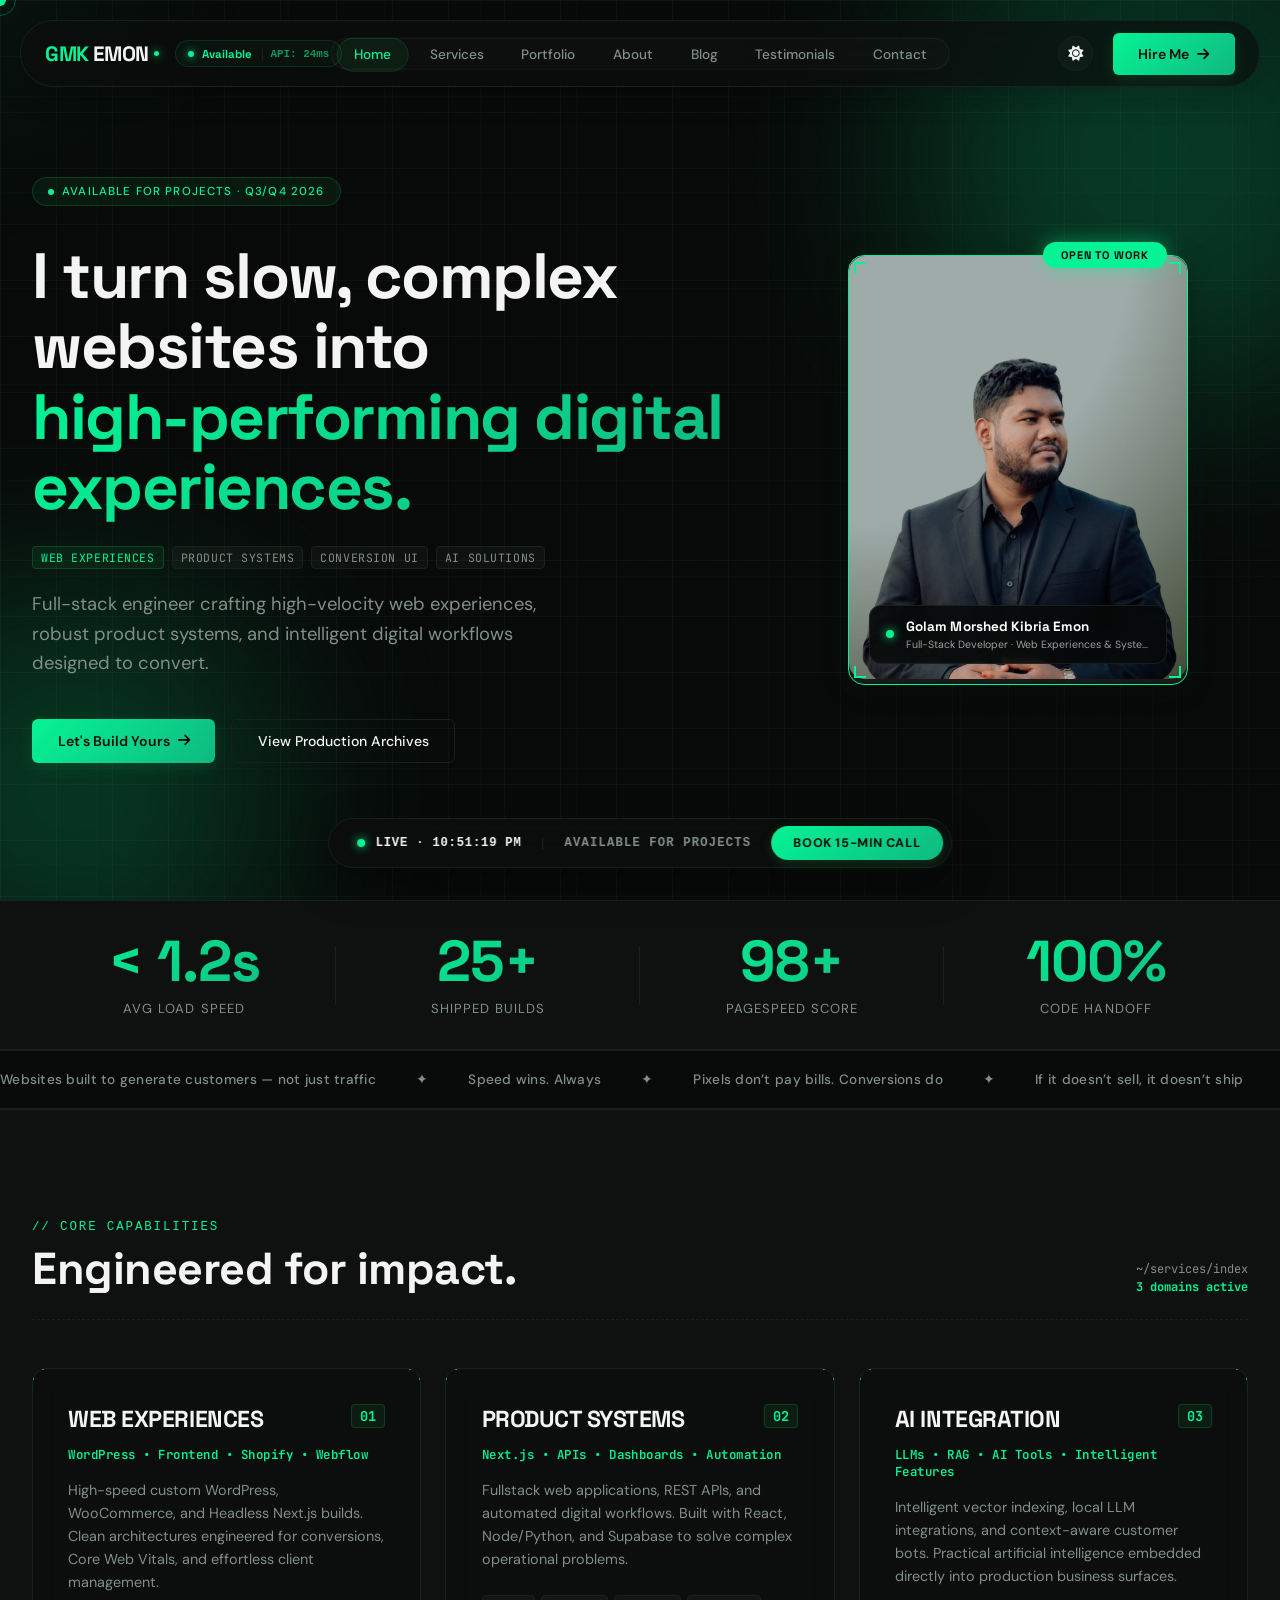
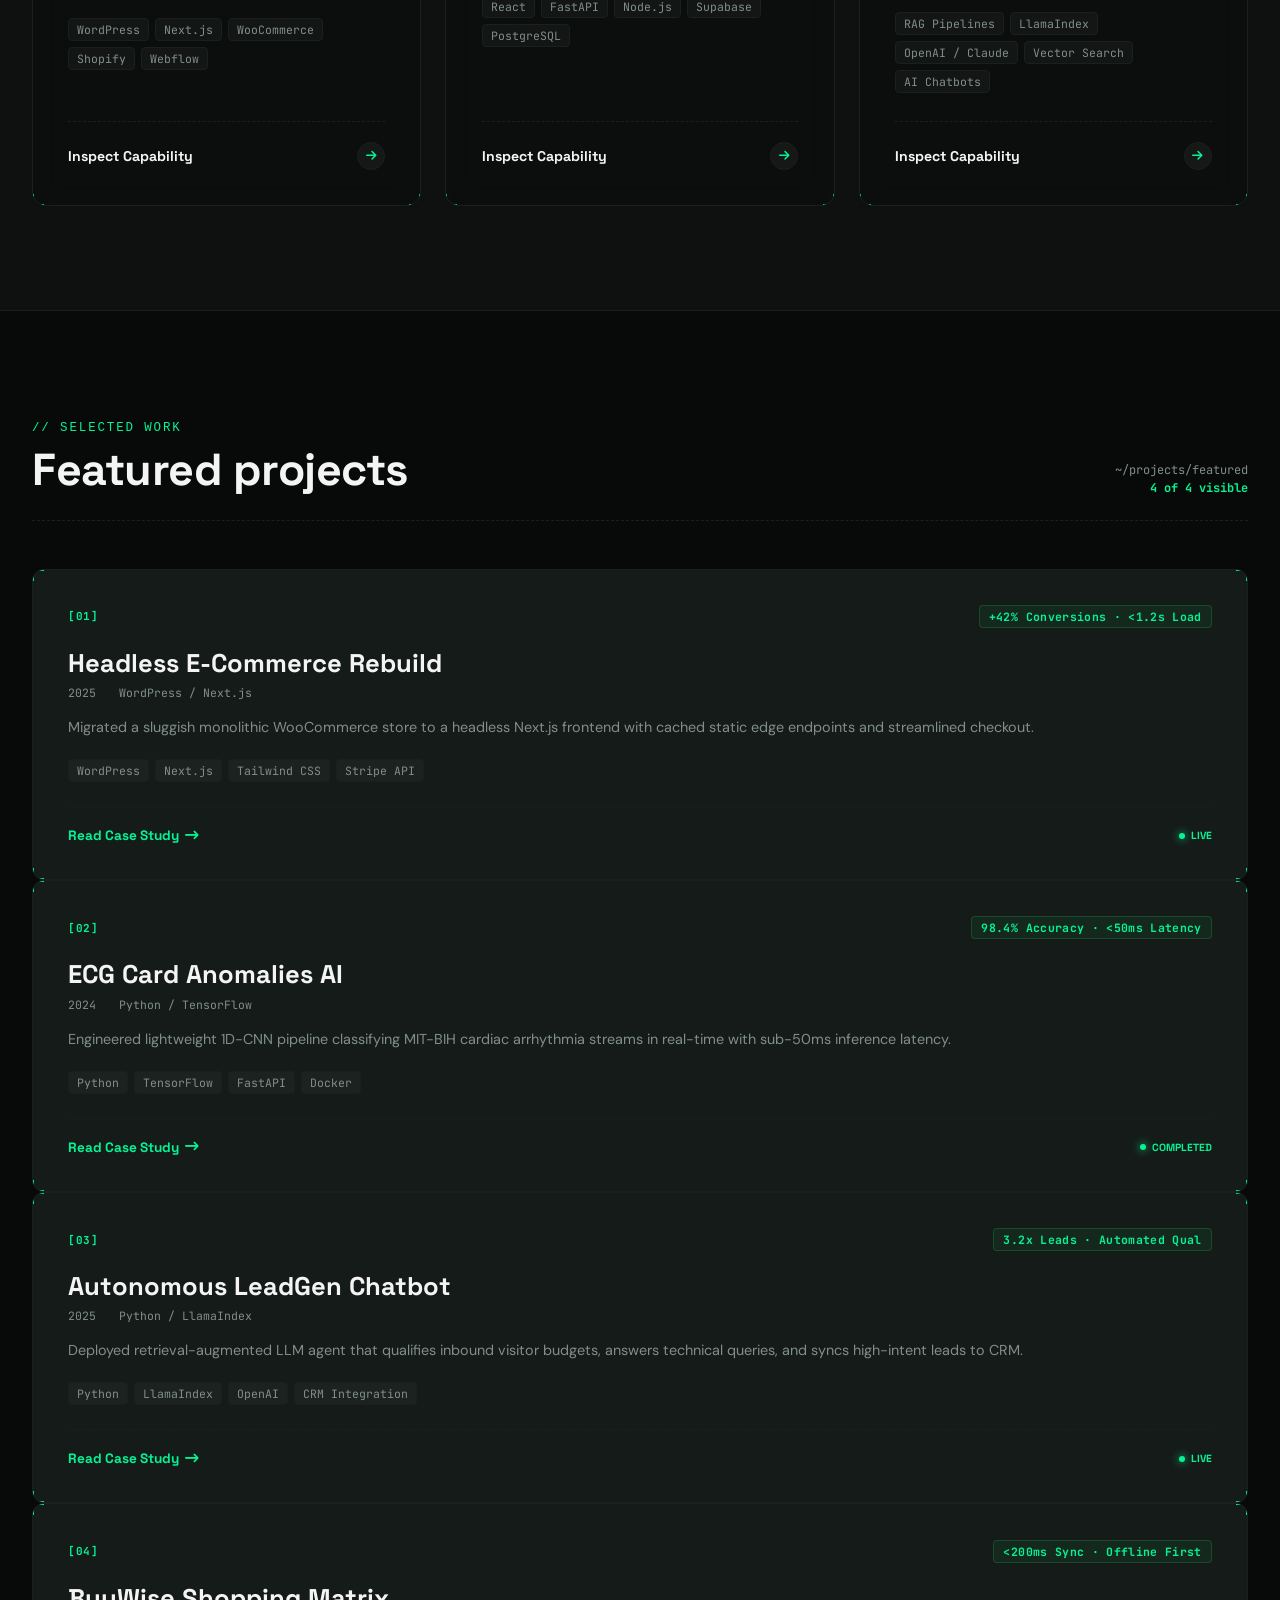
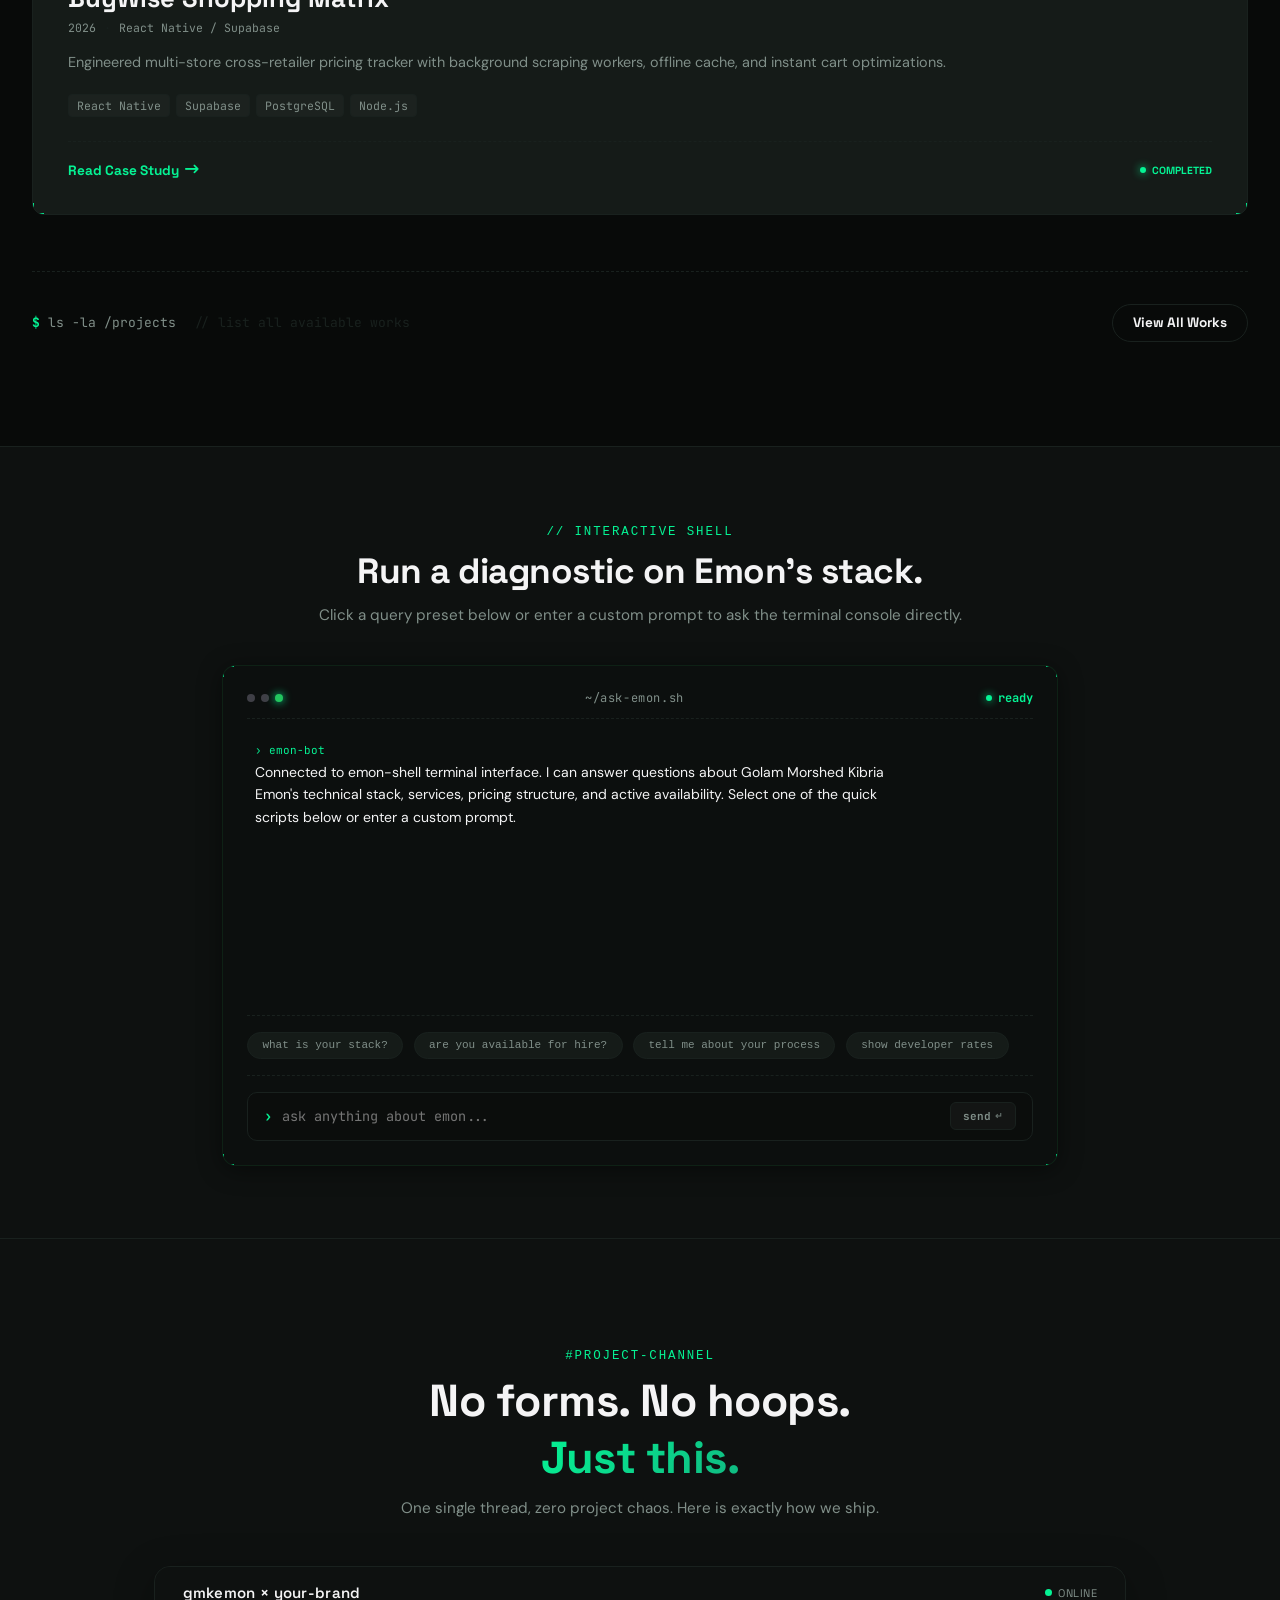
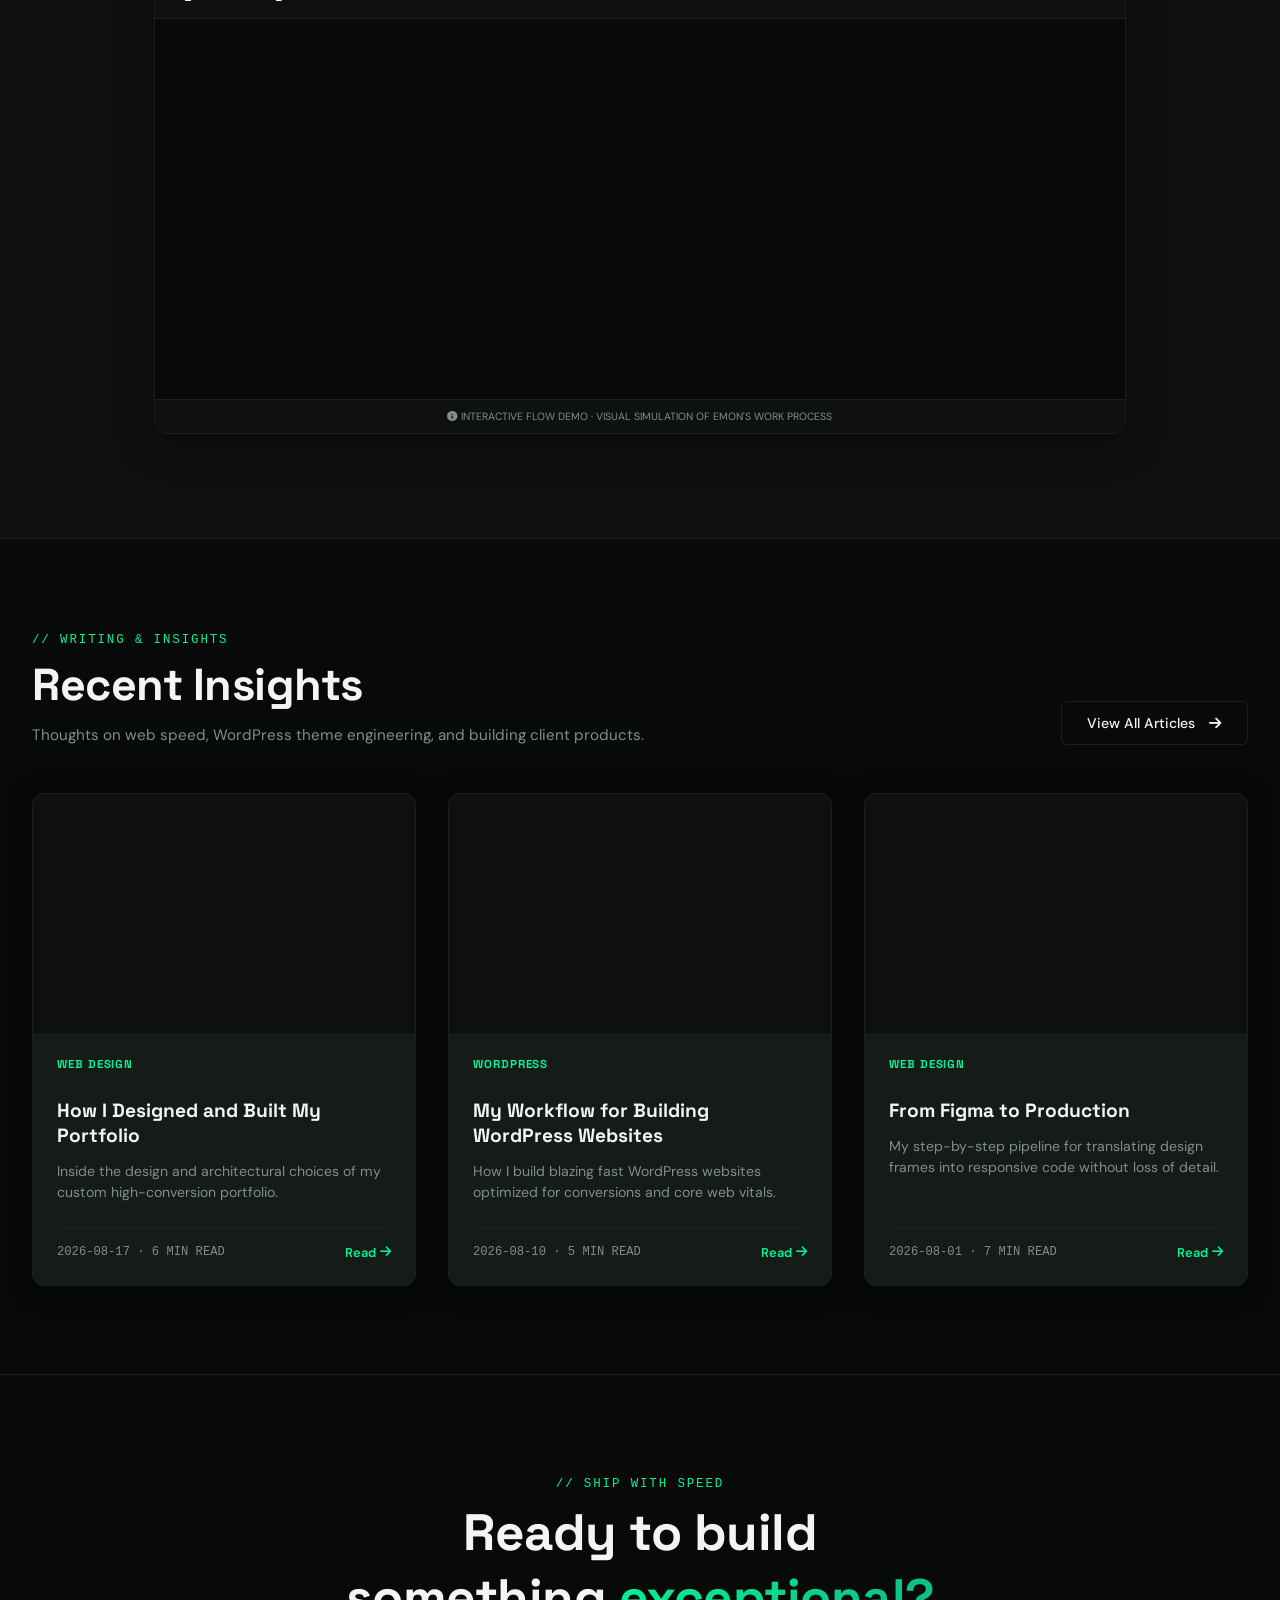
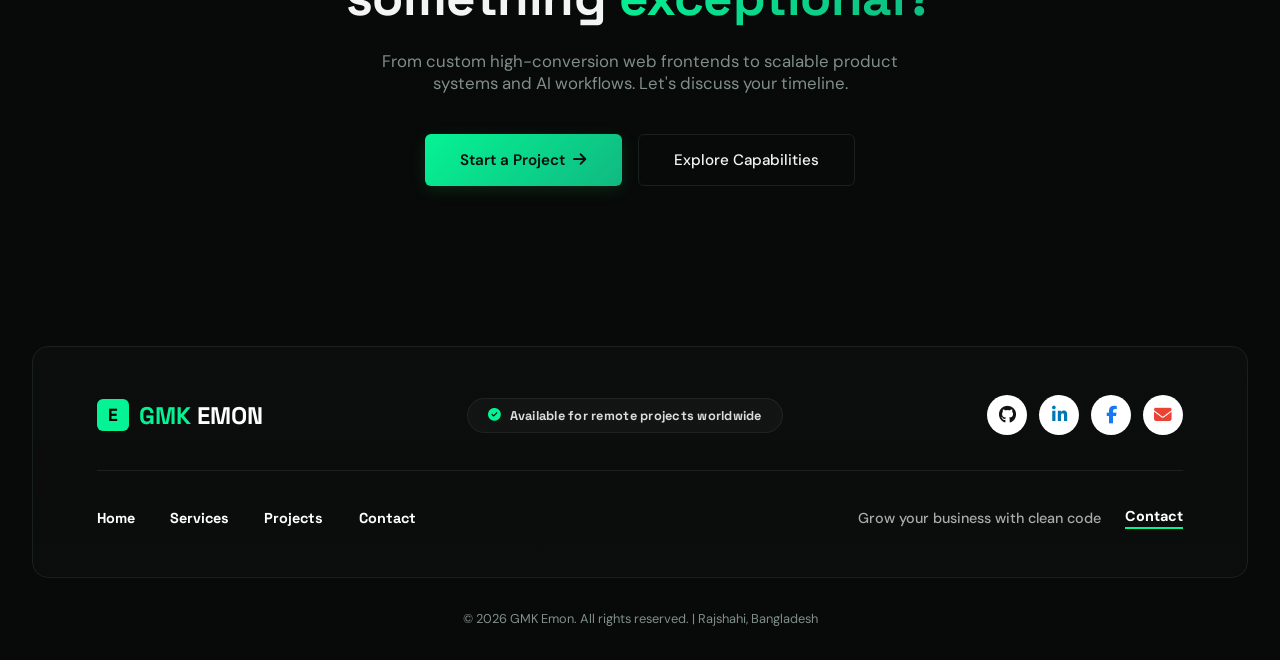
==== commit 9ffe0908: "feat(ui): modernize portfolio layout, cut text bloat, and elevate visual impression" ====
--- a/index.html
+++ b/index.html
@@ -155,7 +155,7 @@
               <span style="color: var(--muted-foreground); background: rgba(255, 255, 255, 0.03); border: 1px solid var(--border); padding: 3px 8px; border-radius: 4px;">AI Solutions</span>
             </div>
             <p class="hero-subtitle fade-up d3">
-              Custom WordPress development, Next.js web applications, and intelligent digital systems &mdash; engineered to load under 2 seconds, communicate authority, and convert visitors into paying clients.
+              Full-stack engineer crafting high-velocity web experiences, robust product systems, and intelligent digital workflows designed to convert.
             </p>
             <div class="hero-actions fade-up d4">
               <a href="#contact" class="btn-primary">Let's Build Yours <i class="fa-solid fa-arrow-right"></i></a>
@@ -187,66 +187,26 @@
         </div>
       </section>
 
-      <!-- Interactive Terminal Ask Me Console -->
-      <section class="section-padding border-t" style="background: var(--bg0); padding: 4.5rem 0;" id="home-ask-me">
-        <div class="container" style="max-width: 900px;">
-          <!-- Section Header -->
-          <div class="section-header text-center" style="margin-bottom: 2.5rem;">
-            <span class="section-tag">// INTERACTIVE SHELL</span>
-            <h2 class="section-heading" style="font-size: 2.2rem;">Run a diagnostic on Emon's stack.</h2>
-            <p class="section-subtext">Click a query preset below or enter a custom prompt to ask the terminal console directly.</p>
-          </div>
-
-          <!-- Terminal Chat Console Widget -->
-          <div class="card-outline" style="position: relative; overflow: hidden; background: rgba(12, 14, 13, 0.4); border-color: rgba(34, 197, 94, 0.1); border-radius: 14px; padding: 1.5rem; display: flex; flex-direction: column; min-height: 480px; box-shadow: var(--shadow-card); text-align: left;">
-            <!-- Corner brackets decoration -->
-            <div class="corner-border tl" style="top: -1px; left: -1px;"></div>
-            <div class="corner-border tr" style="top: -1px; right: -1px;"></div>
-            <div class="corner-border bl" style="bottom: -1px; left: -1px;"></div>
-            <div class="corner-border br" style="bottom: -1px; right: -1px;"></div>
-
-            <!-- Terminal Window Topbar -->
-            <div style="display: flex; align-items: center; justify-content: space-between; font-family: var(--font-mono); font-size: 12px; color: var(--muted-foreground); border-bottom: 1px dashed var(--border); padding-bottom: 0.75rem; margin-bottom: 1rem; user-select: none;">
-              <div style="display: flex; gap: 6px;">
-                <span style="width: 8px; height: 8px; background: #3f3f46; border-radius: 50%;"></span>
-                <span style="width: 8px; height: 8px; background: #3f3f46; border-radius: 50%;"></span>
-                <span style="width: 8px; height: 8px; background: #22c55e; border-radius: 50%; box-shadow: 0 0 8px var(--primary);"></span>
-              </div>
-              <span style="letter-spacing: 0.05em; color: var(--muted-foreground);">~/ask-emon.sh</span>
-              <div style="display: flex; align-items: center; gap: 6px; color: var(--primary); font-weight: bold;">
-                <span class="shimmer-dot" style="width: 6px; height: 6px; border-radius: 50%; background: var(--primary); display: inline-block; box-shadow: 0 0 8px var(--primary); animation: pulse-glow 1.5s ease-in-out infinite;"></span>
-                ready
-              </div>
-            </div>
-
-            <!-- Terminal Text Output Stream -->
-            <div id="terminal-stream-log" style="flex: 1; overflow-y: auto; min-height: 280px; max-height: 320px; padding: 0.5rem; display: flex; flex-direction: column; scrollbar-width: thin; scroll-behavior: smooth;">
-              <!-- Initial Welcome Message from Emon-bot -->
-              <div style="align-self: flex-start; text-align: left; max-width: 85%; margin-bottom: 1.5rem;">
-                <div style="font-family: var(--font-mono); font-size: 11px; color: var(--primary); margin-bottom: 4px;">› emon-bot</div>
-                <div style="color: var(--foreground); font-size: 14px; line-height: 1.6;">
-                  Connected to emon-shell terminal interface. I can answer questions about Golam Morshed Kibria Emon's technical stack, services, pricing structure, and active availability. 
-                  Select one of the quick scripts below or enter a custom prompt.
-                </div>
-              </div>
-            </div>
-
-            <!-- Preset Action Suggestion Buttons -->
-            <div style="display: flex; flex-wrap: wrap; gap: 0.65rem; padding: 1rem 0; border-top: 1px dashed var(--border); border-bottom: 1px dashed var(--border); margin-bottom: 1rem;">
-              <button type="button" class="terminal-query-btn" data-query="what is your stack?">what is your stack?</button>
-              <button type="button" class="terminal-query-btn" data-query="are you available for hire?">are you available for hire?</button>
-              <button type="button" class="terminal-query-btn" data-query="tell me about your process">tell me about your process</button>
-              <button type="button" class="terminal-query-btn" data-query="show developer rates">show developer rates</button>
-            </div>
-
-            <!-- Input Shell Command Line -->
-            <form id="terminal-query-form" style="margin: 0; display: flex; align-items: center; gap: 10px; background: rgba(0,0,0,0.12); border: 1px solid var(--border); padding: 0.6rem 1rem; border-radius: 10px;">
-              <span style="font-family: var(--font-mono); font-size: 14px; color: var(--primary); font-weight: bold; user-select: none;">›</span>
-              <input type="text" id="terminal-query-input" placeholder="ask anything about emon..." aria-label="Ask terminal a question" style="flex: 1; border: none; background: transparent; outline: none; font-family: var(--font-mono); font-size: 13.5px; color: var(--foreground); height: 24px;" autocomplete="off">
-              <button type="submit" aria-label="Send terminal command" style="background: rgba(255, 255, 255, 0.03); border: 1px solid var(--border); border-radius: 6px; padding: 6px 12px; color: var(--muted-foreground); font-family: var(--font-mono); font-size: 11px; cursor: pointer; display: flex; align-items: center; gap: 4px; transition: all 0.2s; font-weight: bold;">
-                <span>send</span> <span style="font-size: 9px; opacity: 0.75;">↵</span>
-              </button>
-            </form>
+      <!-- Metrics Strip -->
+      <section class="metrics-strip">
+        <div class="container">
+          <div class="metrics-container">
+            <div class="metric-item">
+              <div class="metric-number">&lt; 1.2s</div>
+              <div class="metric-label">Avg Load Speed</div>
+            </div>
+            <div class="metric-item">
+              <div class="metric-number">25+</div>
+              <div class="metric-label">Shipped Builds</div>
+            </div>
+            <div class="metric-item">
+              <div class="metric-number">98+</div>
+              <div class="metric-label">PageSpeed Score</div>
+            </div>
+            <div class="metric-item">
+              <div class="metric-number">100%</div>
+              <div class="metric-label">Code Handoff</div>
+            </div>
           </div>
         </div>
       </section>
@@ -261,7 +221,7 @@
             <span>If it doesn’t sell, it doesn’t ship</span> <span class="text-primary ticker-dot">✦</span>
             <span>Built for ROI, not for awards</span> <span class="text-primary ticker-dot">✦</span>
             <span>WordPress that actually performs</span> <span class="text-primary ticker-dot">✦</span>
-            <span>Design is a sales tool, not decoration</span> <span class="text-primary ticker-dot">✦</span>
+            <span>Sub-second load times &amp; clean code</span> <span class="text-primary ticker-dot">✦</span>
           </div>
           <!-- Duplicate content for infinite scroll loop -->
           <div class="marquee-content" aria-hidden="true">
@@ -271,251 +231,118 @@
             <span>If it doesn’t sell, it doesn’t ship</span> <span class="text-primary ticker-dot">✦</span>
             <span>Built for ROI, not for awards</span> <span class="text-primary ticker-dot">✦</span>
             <span>WordPress that actually performs</span> <span class="text-primary ticker-dot">✦</span>
-            <span>Design is a sales tool, not decoration</span> <span class="text-primary ticker-dot">✦</span>
+            <span>Sub-second load times &amp; clean code</span> <span class="text-primary ticker-dot">✦</span>
           </div>
         </div>
       </div>
 
-      
-      
-
-      <!-- Services Split Preview Section -->
-      <section class="section-padding border-t" style="background: var(--bg1);">
+      <!-- Core Capabilities Bento Section -->
+      <section class="section-padding border-t" style="background: var(--bg1);" id="home-capabilities">
         <div class="container">
-          <div class="services-split-layout" style="display: grid; grid-template-columns: 1fr 1.2fr; gap: 4rem; align-items: start;">
-            <!-- Left Column: Branding and Intro -->
-            <div class="services-split-left" style="position: sticky; top: 120px;">
-              <div style="display: flex; align-items: center; gap: 8px; margin-bottom: 1.5rem;">
-                <span style="display: inline-flex; align-items: center; justify-content: center; width: 28px; height: 28px; background: var(--primary); color: #000; font-weight: 900; font-size: 0.95rem; border-radius: 4px;">E</span>
-                <span style="font-family: var(--font-heading); font-size: 0.95rem; font-weight: 700; color: var(--foreground); letter-spacing: 0.05em; text-transform: uppercase;">GMK EMON</span>
-              </div>
-              <h2 class="section-heading" style="font-size: 3rem; line-height: 1.15; margin-bottom: 2rem; text-align: left;">Digital solutions that <span class="text-gradient">make an impact</span></h2>
-              <p class="section-subtext" style="text-align: left; max-width: 100%; margin-bottom: 2.5rem; font-size: 1rem; line-height: 1.6;">
-                Effective digital solutions aren’t built in isolation. Success comes from a seamless collaboration between strategy, creativity, and technology. I develop tailored web platforms and visual designs that drive engagement, enhance user experience, and deliver measurable results.
-              </p>
-              
-              <div style="display: flex; align-items: center; gap: 12px; margin-bottom: 2.5rem; text-align: left;">
-                <img src="GMK_Emon_pic.png" alt="Golam Morshed Kibria Emon" style="width: 48px; height: 48px; border-radius: 50%; object-fit: cover; border: 1px solid var(--border);">
-                <div>
-                  <h4 style="font-family: var(--font-heading); font-size: 0.95rem; font-weight: 700; color: var(--foreground); margin: 0;">Golam Morshed Kibria Emon</h4>
-                  <p style="font-size: 0.8rem; color: var(--muted-foreground); margin: 0;">WordPress &amp; Frontend Developer</p>
-                </div>
-              </div>
-              
-              <div style="display: flex; gap: 0.75rem; flex-wrap: wrap; margin-bottom: 1rem;">
-                <a href="#contact" class="btn-primary" style="display: inline-flex; align-items: center; justify-content: space-between; padding: 0.8rem 1.5rem; border-radius: 50px; text-decoration: none; font-family: var(--font-heading); font-weight: 700; font-size: 0.95rem; width: fit-content; gap: 1rem;">
-                  <span>Let's start working</span>
-                  <span style="display: inline-flex; align-items: center; justify-content: center; width: 24px; height: 24px; background: #000; color: var(--primary); border-radius: 50%; font-size: 0.8rem;"><i class="fa-solid fa-arrow-right"></i></span>
-                </a>
-                <a href="#client-portal" class="btn-outline" style="display: inline-flex; align-items: center; padding: 0.8rem 1.25rem; border-radius: 50px; text-decoration: none; font-family: var(--font-heading); font-weight: 700; font-size: 0.88rem; gap: 0.5rem;">
-                  <span>Inspect Client Workspace</span> ➔
-                </a>
-              </div>
-            </div>
-            
-            <!-- Right Column: Vertical Service Cards -->
-            <div class="services-split-right" style="display: flex; flex-direction: column; gap: 2rem;">
-              <!-- Card 1: Web Experiences -->
-              <div class="service-image-card" style="background-image: linear-gradient(rgba(12, 14, 13, 0.78), rgba(12, 14, 13, 0.86)), url('https://images.unsplash.com/photo-1507238691740-187a5b1d37b8?auto=format&fit=crop&w=800&q=80'); border-radius: 16px; border: 1px solid var(--border); overflow: hidden; min-height: 260px; padding: 2.5rem; display: flex; flex-direction: column; justify-content: space-between;">
-                <div>
-                  <div style="display: flex; justify-content: space-between; align-items: flex-start; margin-bottom: 0.5rem;">
-                    <h3 style="font-family: var(--font-heading); font-size: 1.8rem; font-weight: 700; color: #ffffff; margin: 0; text-align: left;">WEB EXPERIENCES</h3>
-                    <span style="font-family: var(--font-heading); font-size: 0.95rem; font-weight: 700; color: rgba(255, 255, 255, 0.4);">(01)</span>
-                  </div>
-                  <div style="font-family: var(--font-mono); font-size: 0.78rem; color: var(--primary); font-weight: 600; margin-bottom: 0.85rem; letter-spacing: 0.04em;">
-                    WordPress • Frontend • Shopify • Webflow
-                  </div>
-                  <p style="font-size: 0.9rem; color: rgba(255, 255, 255, 0.75); line-height: 1.5; max-width: 450px; margin: 0; text-align: left;">
-                    High-speed custom WordPress, WooCommerce, and Headless Next.js builds. Clean architectures engineered for conversions, Core Web Vitals, and effortless client management.
-                  </p>
-                </div>
-                <div style="display: flex; justify-content: space-between; align-items: center; margin-top: 2rem;">
-                  <a href="#service/wordpress" class="service-card-link" style="color: #ffffff; text-decoration: none; font-size: 0.88rem; font-weight: 700; display: inline-flex; align-items: center; gap: 6px; font-family: var(--font-heading);">
-                    Inspect Capability <i class="fa-solid fa-arrow-right" style="font-size: 0.75rem;"></i>
-                  </a>
-                  <a href="#service/wordpress" aria-label="Inspect Web Experiences capability" style="width: 48px; height: 48px; border-radius: 50%; background: #ffffff; color: #000000; display: inline-flex; align-items: center; justify-content: center; font-size: 1rem; transition: transform 0.2s;" class="service-arrow-btn">
-                    <i class="fa-solid fa-arrow-right"></i>
-                  </a>
-                </div>
-              </div>
-
-              <!-- Card 2: Product Systems -->
-              <div class="service-image-card" style="background-image: linear-gradient(rgba(12, 14, 13, 0.78), rgba(12, 14, 13, 0.86)), url('https://images.unsplash.com/photo-1512486130939-2c4f79935e4f?auto=format&fit=crop&w=800&q=80'); border-radius: 16px; border: 1px solid var(--border); overflow: hidden; min-height: 260px; padding: 2.5rem; display: flex; flex-direction: column; justify-content: space-between;">
-                <div>
-                  <div style="display: flex; justify-content: space-between; align-items: flex-start; margin-bottom: 0.5rem;">
-                    <h3 style="font-family: var(--font-heading); font-size: 1.8rem; font-weight: 700; color: #ffffff; margin: 0; text-align: left;">PRODUCT SYSTEMS</h3>
-                    <span style="font-family: var(--font-heading); font-size: 0.95rem; font-weight: 700; color: rgba(255, 255, 255, 0.4);">(02)</span>
-                  </div>
-                  <div style="font-family: var(--font-mono); font-size: 0.78rem; color: var(--primary); font-weight: 600; margin-bottom: 0.85rem; letter-spacing: 0.04em;">
-                    Next.js • APIs • Dashboards • Automation
-                  </div>
-                  <p style="font-size: 0.9rem; color: rgba(255, 255, 255, 0.75); line-height: 1.5; max-width: 450px; margin: 0; text-align: left;">
-                    Fullstack web applications, REST APIs, and automated digital workflows. Built with React, Node/Python, and Supabase to solve complex operational problems.
-                  </p>
-                </div>
-                <div style="display: flex; justify-content: space-between; align-items: center; margin-top: 2rem;">
-                  <a href="#service/product-systems" class="service-card-link" style="color: #ffffff; text-decoration: none; font-size: 0.88rem; font-weight: 700; display: inline-flex; align-items: center; gap: 6px; font-family: var(--font-heading);">
-                    Inspect Capability <i class="fa-solid fa-arrow-right" style="font-size: 0.75rem;"></i>
-                  </a>
-                  <a href="#service/product-systems" aria-label="Inspect Product Systems capability" style="width: 48px; height: 48px; border-radius: 50%; background: #ffffff; color: #000000; display: inline-flex; align-items: center; justify-content: center; font-size: 1rem; transition: transform 0.2s;" class="service-arrow-btn">
-                    <i class="fa-solid fa-arrow-right"></i>
-                  </a>
-                </div>
-              </div>
-
-              <!-- Card 3: AI Integration -->
-              <div class="service-image-card" style="background-image: linear-gradient(rgba(12, 14, 13, 0.78), rgba(12, 14, 13, 0.86)), url('https://images.unsplash.com/photo-1451187580459-43490279c0fa?auto=format&fit=crop&w=800&q=80'); border-radius: 16px; border: 1px solid var(--border); overflow: hidden; min-height: 260px; padding: 2.5rem; display: flex; flex-direction: column; justify-content: space-between;">
-                <div>
-                  <div style="display: flex; justify-content: space-between; align-items: flex-start; margin-bottom: 0.5rem;">
-                    <h3 style="font-family: var(--font-heading); font-size: 1.8rem; font-weight: 700; color: #ffffff; margin: 0; text-align: left;">AI INTEGRATION</h3>
-                    <span style="font-family: var(--font-heading); font-size: 0.95rem; font-weight: 700; color: rgba(255, 255, 255, 0.4);">(03)</span>
-                  </div>
-                  <div style="font-family: var(--font-mono); font-size: 0.78rem; color: var(--primary); font-weight: 600; margin-bottom: 0.85rem; letter-spacing: 0.04em;">
-                    LLMs • RAG • AI Tools • Intelligent Features
-                  </div>
-                  <p style="font-size: 0.9rem; color: rgba(255, 255, 255, 0.75); line-height: 1.5; max-width: 450px; margin: 0; text-align: left;">
-                    Intelligent vector indexing, local LLM integrations, and context-aware customer bots. Practical artificial intelligence embedded directly into production business surfaces.
-                  </p>
-                </div>
-                <div style="display: flex; justify-content: space-between; align-items: center; margin-top: 2rem;">
-                  <a href="#service/ai-ml" class="service-card-link" style="color: #ffffff; text-decoration: none; font-size: 0.88rem; font-weight: 700; display: inline-flex; align-items: center; gap: 6px; font-family: var(--font-heading);">
-                    Inspect Capability <i class="fa-solid fa-arrow-right" style="font-size: 0.75rem;"></i>
-                  </a>
-                  <a href="#service/ai-ml" aria-label="Inspect AI Integration capability" style="width: 48px; height: 48px; border-radius: 50%; background: #ffffff; color: #000000; display: inline-flex; align-items: center; justify-content: center; font-size: 1rem; transition: transform 0.2s;" class="service-arrow-btn">
-                    <i class="fa-solid fa-arrow-right"></i>
-                  </a>
-                </div>
-              </div>
+          <div style="display: flex; justify-content: space-between; align-items: flex-end; border-bottom: 1px dashed var(--border); padding-bottom: 1.5rem; margin-bottom: 3rem; flex-wrap: wrap; gap: 1rem;">
+            <div style="text-align: left;">
+              <span class="section-tag">// CORE CAPABILITIES</span>
+              <h2 class="section-heading" style="font-size: 2.8rem; line-height: 1.15; margin-top: 0.5rem; margin-bottom: 0;">Engineered for impact.</h2>
+            </div>
+            <div style="font-family: var(--font-mono); font-size: 12px; color: var(--muted-foreground); text-align: right; user-select: none;">
+              <div>~/services/index</div>
+              <div style="color: var(--primary); font-weight: bold; margin-top: 2px;">3 domains active</div>
+            </div>
+          </div>
+
+          <div class="capability-grid">
+            <!-- 01 Web Experiences -->
+            <div class="capability-card">
+              <div class="corner-border tl" style="top: -1px; left: -1px;"></div>
+              <div class="corner-border tr" style="top: -1px; right: -1px;"></div>
+              <div class="corner-border bl" style="bottom: -1px; left: -1px;"></div>
+              <div class="corner-border br" style="bottom: -1px; right: -1px;"></div>
+              <div>
+                <div class="capability-header">
+                  <h3 class="capability-title">WEB EXPERIENCES</h3>
+                  <span class="capability-num">01</span>
+                </div>
+                <div class="capability-subtitle">WordPress • Frontend • Shopify • Webflow</div>
+                <p class="capability-desc">
+                  High-speed custom WordPress, WooCommerce, and Headless Next.js builds. Clean architectures engineered for conversions, Core Web Vitals, and effortless client management.
+                </p>
+                <div class="capability-pills">
+                  <span class="capability-pill">WordPress</span>
+                  <span class="capability-pill">Next.js</span>
+                  <span class="capability-pill">WooCommerce</span>
+                  <span class="capability-pill">Shopify</span>
+                  <span class="capability-pill">Webflow</span>
+                </div>
+              </div>
+              <a href="#service/wordpress" class="capability-link">
+                <span>Inspect Capability</span>
+                <span class="capability-arrow-icon"><i class="fa-solid fa-arrow-right"></i></span>
+              </a>
+            </div>
+
+            <!-- 02 Product Systems -->
+            <div class="capability-card">
+              <div class="corner-border tl" style="top: -1px; left: -1px;"></div>
+              <div class="corner-border tr" style="top: -1px; right: -1px;"></div>
+              <div class="corner-border bl" style="bottom: -1px; left: -1px;"></div>
+              <div class="corner-border br" style="bottom: -1px; right: -1px;"></div>
+              <div>
+                <div class="capability-header">
+                  <h3 class="capability-title">PRODUCT SYSTEMS</h3>
+                  <span class="capability-num">02</span>
+                </div>
+                <div class="capability-subtitle">Next.js • APIs • Dashboards • Automation</div>
+                <p class="capability-desc">
+                  Fullstack web applications, REST APIs, and automated digital workflows. Built with React, Node/Python, and Supabase to solve complex operational problems.
+                </p>
+                <div class="capability-pills">
+                  <span class="capability-pill">React</span>
+                  <span class="capability-pill">FastAPI</span>
+                  <span class="capability-pill">Node.js</span>
+                  <span class="capability-pill">Supabase</span>
+                  <span class="capability-pill">PostgreSQL</span>
+                </div>
+              </div>
+              <a href="#service/product-systems" class="capability-link">
+                <span>Inspect Capability</span>
+                <span class="capability-arrow-icon"><i class="fa-solid fa-arrow-right"></i></span>
+              </a>
+            </div>
+
+            <!-- 03 AI Integration -->
+            <div class="capability-card">
+              <div class="corner-border tl" style="top: -1px; left: -1px;"></div>
+              <div class="corner-border tr" style="top: -1px; right: -1px;"></div>
+              <div class="corner-border bl" style="bottom: -1px; left: -1px;"></div>
+              <div class="corner-border br" style="bottom: -1px; right: -1px;"></div>
+              <div>
+                <div class="capability-header">
+                  <h3 class="capability-title">AI INTEGRATION</h3>
+                  <span class="capability-num">03</span>
+                </div>
+                <div class="capability-subtitle">LLMs • RAG • AI Tools • Intelligent Features</div>
+                <p class="capability-desc">
+                  Intelligent vector indexing, local LLM integrations, and context-aware customer bots. Practical artificial intelligence embedded directly into production business surfaces.
+                </p>
+                <div class="capability-pills">
+                  <span class="capability-pill">RAG Pipelines</span>
+                  <span class="capability-pill">LlamaIndex</span>
+                  <span class="capability-pill">OpenAI / Claude</span>
+                  <span class="capability-pill">Vector Search</span>
+                  <span class="capability-pill">AI Chatbots</span>
+                </div>
+              </div>
+              <a href="#service/ai-ml" class="capability-link">
+                <span>Inspect Capability</span>
+                <span class="capability-arrow-icon"><i class="fa-solid fa-arrow-right"></i></span>
+              </a>
             </div>
           </div>
         </div>
       </section>
 
-      <!-- Bento Grid (Statement) Section -->
-      <section class="section-padding border-t">
-        <div class="container">
-          <!-- Statement Header -->
-          <div class="section-header text-left mb-12">
-            <span class="section-tag">STATEMENT.TXT</span>
-            <h2 class="section-heading text-5xl">
-              I combine code and design<br>
-              to build <span class="text-primary font-bold">high-performance websites.</span>
-            </h2>
-            <p class="section-subtext max-w-2xl mt-4">
-              Clean WordPress themes, modern custom frontends, and direct communication &mdash; with your business goals and page performance in mind.
-            </p>
-          </div>
-
-          <!-- Bento Grid Container -->
-          <div class="statement-bento-grid">
-            <!-- Box 1: Focus & Experience -->
-            <div class="bento-box bento-metrics card-outline" style="position: relative; overflow: hidden; padding: 2rem;">
-              <span class="bento-badge" style="color: var(--primary); background: rgba(34, 197, 94, 0.08); border: 1px solid rgba(34, 197, 94, 0.2); padding: 0.25rem 0.75rem; border-radius: 4px; font-size: 0.65rem; font-weight: 700; letter-spacing: 0.05em;">FOCUS &amp; EXPERTISE</span>
-              
-              <div class="bento-metrics-row" style="display: grid; grid-template-columns: repeat(3, 1fr); gap: 2rem; margin-top: 2rem;">
-                <!-- Col 1 -->
-                <div class="bento-metric-col" style="text-align: left; position: relative;">
-                  <div class="bento-metric-val" style="font-family: var(--font-heading); font-size: 2.5rem; font-weight: 700; color: var(--foreground); line-height: 1;">2023-26</div>
-                  <div class="bento-metric-lbl" style="font-size: 0.75rem; color: var(--muted-foreground); margin-top: 0.5rem; text-transform: uppercase; letter-spacing: 0.05em; font-weight: 600;">Active shipping</div>
-                  <div style="width: 32px; height: 3px; background: var(--primary); border-radius: 2px; margin-top: 0.75rem;"></div>
-                </div>
-
-                <!-- Col 2 (with divider) -->
-                <div class="bento-metric-col" style="text-align: left; position: relative; padding-left: 1.5rem; border-left: 1px solid var(--border);">
-                  <div class="bento-metric-val" style="font-family: var(--font-heading); font-size: 2.5rem; font-weight: 700; color: var(--foreground); line-height: 1;">25+</div>
-                  <div class="bento-metric-lbl" style="font-size: 0.75rem; color: var(--muted-foreground); margin-top: 0.5rem; text-transform: uppercase; letter-spacing: 0.05em; font-weight: 600;">Projects completed</div>
-                  <div style="width: 32px; height: 3px; background: var(--primary); border-radius: 2px; margin-top: 0.75rem;"></div>
-                </div>
-
-                <!-- Col 3 (with divider) -->
-                <div class="bento-metric-col" style="text-align: left; position: relative; padding-left: 1.5rem; border-left: 1px solid var(--border);">
-                  <div class="bento-metric-val" style="font-family: var(--font-heading); font-size: 2.5rem; font-weight: 700; color: var(--foreground); line-height: 1;">4.9<span style="color: var(--primary);">/5</span></div>
-                  <div class="bento-metric-lbl" style="font-size: 0.75rem; color: var(--muted-foreground); margin-top: 0.5rem; text-transform: uppercase; letter-spacing: 0.05em; font-weight: 600;">Client feedback*</div>
-                  <div style="width: 32px; height: 3px; background: var(--primary); border-radius: 2px; margin-top: 0.75rem;"></div>
-                </div>
-              </div>
-            </div>
-
-            <!-- Box 2: Core Philosophy -->
-            <div class="bento-box bento-review card-outline" style="position: relative; overflow: hidden; padding: 2rem;">
-              <!-- Subtle quote icon in background -->
-              <i class="fa-solid fa-quote-left" style="position: absolute; right: 20px; bottom: 20px; font-size: 6rem; color: rgba(34, 197, 94, 0.03); pointer-events: none; z-index: 1;"></i>
-              <div class="bento-review-header">
-                <span class="bento-badge" style="color: var(--primary); background: rgba(34, 197, 94, 0.08); border: 1px solid rgba(34, 197, 94, 0.2); padding: 0.25rem 0.75rem; border-radius: 4px; font-size: 0.65rem; font-weight: 700; letter-spacing: 0.05em;">PHILOSOPHY</span>
-              </div>
-              <p class="bento-review-quote" style="font-family: var(--font-body); font-style: italic; font-size: 1.05rem; line-height: 1.6; color: var(--foreground); margin-bottom: 1.5rem; margin-top: 0.5rem;">"I combine clean frontend code with functional design to build websites that load fast, look professional, and work for your business."</p>
-              <div style="display: flex; align-items: center; gap: 10px;">
-                <div style="width: 32px; height: 32px; border-radius: 50%; background: rgba(34, 197, 94, 0.1); border: 1px solid var(--primary); display: flex; align-items: center; justify-content: center; font-size: 0.75rem; font-weight: bold; color: var(--primary); font-family: var(--font-heading);">GE</div>
-                <div style="display: flex; flex-direction: column; text-align: left;">
-                  <span class="bento-review-author" style="font-size: 0.8rem; font-weight: 700; color: var(--foreground); letter-spacing: 0.05em; font-family: var(--font-heading); text-transform: uppercase; margin: 0; line-height: 1.2;">GMK Emon</span>
-                  <span style="font-size: 0.65rem; color: var(--muted-foreground); text-transform: uppercase; letter-spacing: 0.05em; line-height: 1.2;">Conversion-Focused Developer</span>
-                </div>
-              </div>
-            </div>
-
-            <!-- Box 3: Capabilities -->
-            <div class="bento-box bento-capabilities card-outline" style="position: relative; overflow: hidden; padding: 2rem;">
-              <span class="bento-badge" style="color: var(--primary); background: rgba(34, 197, 94, 0.08); border: 1px solid rgba(34, 197, 94, 0.2); padding: 0.25rem 0.75rem; border-radius: 4px; font-size: 0.65rem; font-weight: 700; letter-spacing: 0.05em;">CAPABILITIES</span>
-              
-              <div class="capabilities-capsules" style="display: flex; flex-wrap: wrap; gap: 0.65rem; margin-top: 1.5rem;">
-                <span class="cap-capsule" style="background: rgba(34, 197, 94, 0.06); border-color: rgba(34, 197, 94, 0.2); color: var(--foreground); font-weight: 600;"><i class="fa-brands fa-wordpress text-primary" style="margin-right: 5px;"></i> WordPress</span>
-                <span class="cap-capsule"><i class="fa-solid fa-code" style="margin-right: 5px; color: var(--primary);"></i> Frontend Dev</span>
-                <span class="cap-capsule"><i class="fa-brands fa-shopify" style="margin-right: 5px; color: var(--primary);"></i> Shopify</span>
-                <span class="cap-capsule"><i class="fa-solid fa-cubes" style="margin-right: 5px; color: var(--primary);"></i> Next.js</span>
-                <span class="cap-capsule"><i class="fa-solid fa-network-wired" style="margin-right: 5px; color: var(--primary);"></i> REST APIs</span>
-                <span class="cap-capsule"><i class="fa-solid fa-chart-line" style="margin-right: 5px; color: var(--primary);"></i> Dashboards</span>
-                <span class="cap-capsule"><i class="fa-solid fa-brain" style="margin-right: 5px; color: var(--primary);"></i> AI &amp; LLMs</span>
-                <span class="cap-capsule"><i class="fa-solid fa-bolt" style="margin-right: 5px; color: var(--primary);"></i> Automation</span>
-              </div>
-            </div>
-
-            <!-- Box 4: Now-Building -->
-            <div class="bento-box bento-nowbuilding card-outline" style="padding: 2rem; display: flex; flex-direction: column; position: relative; overflow: hidden;">
-              <div style="display: flex; justify-content: space-between; align-items: center; margin-bottom: 1.5rem; position: relative; z-index: 2;">
-                <span class="bento-badge" style="color: var(--primary); background: rgba(34, 197, 94, 0.08); border: 1px solid rgba(34, 197, 94, 0.2); padding: 0.25rem 0.75rem; border-radius: 4px; font-size: 0.65rem; font-weight: 700; letter-spacing: 0.05em; margin: 0;">NOW-BUILDING</span>
-                <div style="display: inline-flex; align-items: center; gap: 6px; background: rgba(34, 197, 94, 0.1); border: 1px solid rgba(34, 197, 94, 0.2); padding: 3px 10px; border-radius: 100px; font-size: 0.65rem; font-family: ui-monospace, monospace; color: var(--primary); font-weight: bold; letter-spacing: 0.05em;">
-                  <span class="shimmer-dot" style="width: 6px; height: 6px; border-radius: 50%; background: var(--primary); display: inline-block; box-shadow: 0 0 8px var(--primary); animation: pulse-glow 1.5s ease-in-out infinite;"></span>
-                  LIVE STATUS
-                </div>
-              </div>
-              
-              <div class="nowbuilding-title-row" style="display: flex; align-items: center; gap: 8px; margin-top: 0.5rem; position: relative; z-index: 2;">
-                <i class="fa-solid fa-bolt text-primary" style="font-size: 1.1rem;"></i>
-                <h4 style="font-family: var(--font-heading); font-size: 1.25rem; font-weight: 700; color: var(--foreground); margin: 0;">WordPress + React</h4>
-              </div>
-              <p class="nowbuilding-desc" style="font-size: 0.85rem; color: var(--muted-foreground); margin-top: 0.5rem; margin-bottom: 1.5rem; line-height: 1.5; position: relative; z-index: 2;">Conversion-first builds shipping this week.</p>
-              
-              <div class="nowbuilding-progress-bar" style="height: 6px; background: rgba(0, 0, 0, 0.06); border-radius: 100px; overflow: hidden; position: relative; margin-top: auto; z-index: 2;">
-                <!-- Fallback background check for dark mode theme -->
-                <style>
-                  .html-theme-dark .nowbuilding-progress-bar { background: rgba(255, 255, 255, 0.05) !important; }
-                </style>
-                <div class="nowbuilding-progress-fill" style="position: absolute; top: 0; left: 0; height: 100%; width: 75%; background: linear-gradient(90deg, var(--primary), #15803d); border-radius: 100px; overflow: hidden; height: 100%;">
-                  <div style="position: absolute; inset: 0; background: linear-gradient(90deg, transparent, rgba(255,255,255,0.35), transparent); animation: progress-shimmer 2s infinite; transform: translateX(-100%);"></div>
-                </div>
-              </div>
-            </div>
-
-            <!-- Box 5: Case-Studies (Full Width) -->
-            <a href="#portfolio" class="bento-box bento-casestudies card-outline card-hover" style="padding: 2.2rem; display: block; text-decoration: none; transition: all 0.3s ease; position: relative; overflow: hidden;">
-              <div class="casestudies-inner" style="display: flex; justify-content: space-between; align-items: center; position: relative; z-index: 2;">
-                <div style="text-align: left;">
-                  <span class="bento-badge" style="color: var(--primary); background: rgba(34, 197, 94, 0.08); border: 1px solid rgba(34, 197, 94, 0.2); padding: 0.25rem 0.75rem; border-radius: 4px; font-size: 0.65rem; font-weight: 700; letter-spacing: 0.05em; margin-bottom: 0.75rem; display: inline-block;">CASE-STUDIES</span>
-                  <h3 class="casestudies-title" style="font-family: var(--font-heading); font-size: 1.85rem; font-weight: 700; color: var(--foreground); line-height: 1.2; margin: 0;">See the numbers behind the work</h3>
-                  <p style="font-size: 0.88rem; color: var(--muted-foreground); margin-top: 0.5rem; margin-bottom: 0;">Detailed breakdowns of conversions, core speed audits, and clean WordPress client deployments.</p>
-                </div>
-                
-                <div style="width: 50px; height: 50px; border-radius: 50%; background: rgba(34, 197, 94, 0.06); border: 1px solid rgba(34, 197, 94, 0.2); display: flex; align-items: center; justify-content: center; transition: all 0.3s ease;">
-                  <i class="fa-solid fa-arrow-right-long" style="color: var(--primary); font-size: 1.2rem;"></i>
-                </div>
-              </div>
-            </a>
-          </div>
-        </div>
-      </section>
-
       <!-- Selected Projects / Featured Work Section -->
-      <section class="section-padding border-t" style="background: var(--bg1);" id="home-featured-projects">
+      <section class="section-padding border-t" style="background: var(--bg0);" id="home-featured-projects">
         <div class="container">
           <!-- Section Monospace Header -->
           <div style="display: flex; justify-content: space-between; align-items: flex-end; border-bottom: 1px dashed var(--border); padding-bottom: 1.5rem; margin-bottom: 3rem; flex-wrap: wrap; gap: 1rem;">
@@ -532,24 +359,30 @@
           <!-- Project Cards Grid -->
           <div class="grid-two" style="gap: 2rem;">
             <!-- Project 1 -->
-            <div class="card-outline card-hover" style="position: relative; overflow: hidden; padding: 2rem; display: flex; flex-direction: column; min-height: 280px; transition: all 0.3s ease;">
-              <!-- Corner borders -->
+            <div class="card-outline card-hover" style="position: relative; overflow: hidden; padding: 2.2rem; display: flex; flex-direction: column; min-height: 300px; transition: all 0.3s ease;">
               <div class="corner-border tl" style="top: -1px; left: -1px;"></div>
               <div class="corner-border tr" style="top: -1px; right: -1px;"></div>
               <div class="corner-border bl" style="bottom: -1px; left: -1px;"></div>
               <div class="corner-border br" style="bottom: -1px; right: -1px;"></div>
 
-              <div style="font-family: var(--font-mono); font-size: 11px; color: var(--primary); font-weight: bold; letter-spacing: 0.05em; margin-bottom: 1.25rem;">[01]</div>
-              <h3 class="card-title" style="font-family: var(--font-heading); font-size: 1.6rem; font-weight: 700; color: var(--foreground); line-height: 1.2; margin: 0 0 0.5rem 0; text-align: left;">Headless E-Commerce Rebuild</h3>
-              <div style="font-family: var(--font-mono); font-size: 11.5px; color: var(--muted-foreground); margin-bottom: 1.25rem; display: flex; align-items: center; gap: 8px;">
+              <div style="display: flex; justify-content: space-between; align-items: center; margin-bottom: 1.25rem;">
+                <span style="font-family: var(--font-mono); font-size: 11px; color: var(--primary); font-weight: bold; letter-spacing: 0.05em;">[01]</span>
+                <span class="metric-pill">+42% Conversions · &lt;1.2s Load</span>
+              </div>
+              <h3 class="card-title" style="font-family: var(--font-heading); font-size: 1.6rem; font-weight: 700; color: var(--foreground); line-height: 1.2; margin: 0 0 0.4rem 0; text-align: left;">Headless E-Commerce Rebuild</h3>
+              <div style="font-family: var(--font-mono); font-size: 11.5px; color: var(--muted-foreground); margin-bottom: 1rem; display: flex; align-items: center; gap: 8px;">
                 <span>2025</span>
                 <span style="color: var(--border);">·</span>
                 <span>WordPress / Next.js</span>
               </div>
-              <div style="display: flex; flex-direction: column; gap: 0.65rem; margin-bottom: 1.75rem; font-size: 0.88rem; line-height: 1.5; text-align: left;">
-                <div><span style="color: var(--primary); font-family: var(--font-mono); font-size: 0.72rem; font-weight: 700; text-transform: uppercase;">Problem:</span> <span style="color: var(--muted-foreground);">Monolithic WooCommerce architecture suffering high bounce rates and 4.2s page loads.</span></div>
-                <div><span style="color: var(--primary); font-family: var(--font-mono); font-size: 0.72rem; font-weight: 700; text-transform: uppercase;">Solution:</span> <span style="color: var(--muted-foreground);">Migrated to headless Next.js frontend with cached static endpoints and streamlined checkout.</span></div>
-                <div><span style="color: var(--primary); font-family: var(--font-mono); font-size: 0.72rem; font-weight: 700; text-transform: uppercase;">Result:</span> <span style="color: var(--foreground); font-weight: 600;">+42% checkout conversions, &lt;1.2s load speeds, 98 mobile PageSpeed score.</span></div>
+              <p style="color: var(--muted-foreground); font-size: 0.9rem; line-height: 1.6; margin: 0 0 1.25rem 0; text-align: left;">
+                Migrated a sluggish monolithic WooCommerce store to a headless Next.js frontend with cached static edge endpoints and streamlined checkout.
+              </p>
+              <div style="display: flex; flex-wrap: wrap; gap: 6px; margin-bottom: 1.5rem;">
+                <span class="capability-pill">WordPress</span>
+                <span class="capability-pill">Next.js</span>
+                <span class="capability-pill">Tailwind CSS</span>
+                <span class="capability-pill">Stripe API</span>
               </div>
               <div style="display: flex; align-items: center; justify-content: space-between; border-top: 1px dashed var(--border); padding-top: 1.25rem; margin-top: auto;">
                 <a href="#case-study-ecommerce" style="color: var(--primary); text-decoration: none; font-size: 0.85rem; font-weight: 700; font-family: var(--font-heading); display: inline-flex; align-items: center; gap: 6px;">
@@ -562,24 +395,30 @@
             </div>
 
             <!-- Project 2 -->
-            <div class="card-outline card-hover" style="position: relative; overflow: hidden; padding: 2rem; display: flex; flex-direction: column; min-height: 280px; transition: all 0.3s ease;">
-              <!-- Corner borders -->
+            <div class="card-outline card-hover" style="position: relative; overflow: hidden; padding: 2.2rem; display: flex; flex-direction: column; min-height: 300px; transition: all 0.3s ease;">
               <div class="corner-border tl" style="top: -1px; left: -1px;"></div>
               <div class="corner-border tr" style="top: -1px; right: -1px;"></div>
               <div class="corner-border bl" style="bottom: -1px; left: -1px;"></div>
               <div class="corner-border br" style="bottom: -1px; right: -1px;"></div>
 
-              <div style="font-family: var(--font-mono); font-size: 11px; color: var(--primary); font-weight: bold; letter-spacing: 0.05em; margin-bottom: 1.25rem;">[02]</div>
-              <h3 class="card-title" style="font-family: var(--font-heading); font-size: 1.6rem; font-weight: 700; color: var(--foreground); line-height: 1.2; margin: 0 0 0.5rem 0; text-align: left;">ECG Card Anomalies AI</h3>
-              <div style="font-family: var(--font-mono); font-size: 11.5px; color: var(--muted-foreground); margin-bottom: 1.25rem; display: flex; align-items: center; gap: 8px;">
+              <div style="display: flex; justify-content: space-between; align-items: center; margin-bottom: 1.25rem;">
+                <span style="font-family: var(--font-mono); font-size: 11px; color: var(--primary); font-weight: bold; letter-spacing: 0.05em;">[02]</span>
+                <span class="metric-pill">98.4% Accuracy · &lt;50ms Latency</span>
+              </div>
+              <h3 class="card-title" style="font-family: var(--font-heading); font-size: 1.6rem; font-weight: 700; color: var(--foreground); line-height: 1.2; margin: 0 0 0.4rem 0; text-align: left;">ECG Card Anomalies AI</h3>
+              <div style="font-family: var(--font-mono); font-size: 11.5px; color: var(--muted-foreground); margin-bottom: 1rem; display: flex; align-items: center; gap: 8px;">
                 <span>2024</span>
                 <span style="color: var(--border);">·</span>
                 <span>Python / TensorFlow</span>
               </div>
-              <div style="display: flex; flex-direction: column; gap: 0.65rem; margin-bottom: 1.75rem; font-size: 0.88rem; line-height: 1.5; text-align: left;">
-                <div><span style="color: var(--primary); font-family: var(--font-mono); font-size: 0.72rem; font-weight: 700; text-transform: uppercase;">Problem:</span> <span style="color: var(--muted-foreground);">Clinical cardiac arrhythmia signals are difficult to classify in real-time on edge devices.</span></div>
-                <div><span style="color: var(--primary); font-family: var(--font-mono); font-size: 0.72rem; font-weight: 700; text-transform: uppercase;">Solution:</span> <span style="color: var(--muted-foreground);">Engineered lightweight 1D-CNN pipeline classifying MIT-BIH Arrhythmia streams via FastAPI.</span></div>
-                <div><span style="color: var(--primary); font-family: var(--font-mono); font-size: 0.72rem; font-weight: 700; text-transform: uppercase;">Result:</span> <span style="color: var(--foreground); font-weight: 600;">98.4% validation accuracy with sub-50ms inference latency.</span></div>
+              <p style="color: var(--muted-foreground); font-size: 0.9rem; line-height: 1.6; margin: 0 0 1.25rem 0; text-align: left;">
+                Engineered lightweight 1D-CNN pipeline classifying MIT-BIH cardiac arrhythmia streams in real-time with sub-50ms inference latency.
+              </p>
+              <div style="display: flex; flex-wrap: wrap; gap: 6px; margin-bottom: 1.5rem;">
+                <span class="capability-pill">Python</span>
+                <span class="capability-pill">TensorFlow</span>
+                <span class="capability-pill">FastAPI</span>
+                <span class="capability-pill">Docker</span>
               </div>
               <div style="display: flex; align-items: center; justify-content: space-between; border-top: 1px dashed var(--border); padding-top: 1.25rem; margin-top: auto;">
                 <a href="#case-study-ecg" style="color: var(--primary); text-decoration: none; font-size: 0.85rem; font-weight: 700; font-family: var(--font-heading); display: inline-flex; align-items: center; gap: 6px;">
@@ -592,24 +431,30 @@
             </div>
 
             <!-- Project 3 -->
-            <div class="card-outline card-hover" style="position: relative; overflow: hidden; padding: 2rem; display: flex; flex-direction: column; min-height: 280px; transition: all 0.3s ease;">
-              <!-- Corner borders -->
+            <div class="card-outline card-hover" style="position: relative; overflow: hidden; padding: 2.2rem; display: flex; flex-direction: column; min-height: 300px; transition: all 0.3s ease;">
               <div class="corner-border tl" style="top: -1px; left: -1px;"></div>
               <div class="corner-border tr" style="top: -1px; right: -1px;"></div>
               <div class="corner-border bl" style="bottom: -1px; left: -1px;"></div>
               <div class="corner-border br" style="bottom: -1px; right: -1px;"></div>
 
-              <div style="font-family: var(--font-mono); font-size: 11px; color: var(--primary); font-weight: bold; letter-spacing: 0.05em; margin-bottom: 1.25rem;">[03]</div>
-              <h3 class="card-title" style="font-family: var(--font-heading); font-size: 1.6rem; font-weight: 700; color: var(--foreground); line-height: 1.2; margin: 0 0 0.5rem 0; text-align: left;">Autonomous LeadGen Chatbot</h3>
-              <div style="font-family: var(--font-mono); font-size: 11.5px; color: var(--muted-foreground); margin-bottom: 1.25rem; display: flex; align-items: center; gap: 8px;">
+              <div style="display: flex; justify-content: space-between; align-items: center; margin-bottom: 1.25rem;">
+                <span style="font-family: var(--font-mono); font-size: 11px; color: var(--primary); font-weight: bold; letter-spacing: 0.05em;">[03]</span>
+                <span class="metric-pill">3.2x Leads · Automated Qual</span>
+              </div>
+              <h3 class="card-title" style="font-family: var(--font-heading); font-size: 1.6rem; font-weight: 700; color: var(--foreground); line-height: 1.2; margin: 0 0 0.4rem 0; text-align: left;">Autonomous LeadGen Chatbot</h3>
+              <div style="font-family: var(--font-mono); font-size: 11.5px; color: var(--muted-foreground); margin-bottom: 1rem; display: flex; align-items: center; gap: 8px;">
                 <span>2025</span>
                 <span style="color: var(--border);">·</span>
                 <span>Python / LlamaIndex</span>
               </div>
-              <div style="display: flex; flex-direction: column; gap: 0.65rem; margin-bottom: 1.75rem; font-size: 0.88rem; line-height: 1.5; text-align: left;">
-                <div><span style="color: var(--primary); font-family: var(--font-mono); font-size: 0.72rem; font-weight: 700; text-transform: uppercase;">Problem:</span> <span style="color: var(--muted-foreground);">Inbound website visitors dropping off without qualifying scopes or booking discovery calls.</span></div>
-                <div><span style="color: var(--primary); font-family: var(--font-mono); font-size: 0.72rem; font-weight: 700; text-transform: uppercase;">Solution:</span> <span style="color: var(--muted-foreground);">Deployed retrieval-augmented LLM qualifying visitor budgets and syncing prospects to CRM.</span></div>
-                <div><span style="color: var(--primary); font-family: var(--font-mono); font-size: 0.72rem; font-weight: 700; text-transform: uppercase;">Result:</span> <span style="color: var(--foreground); font-weight: 600;">3.2x higher lead capture rate with automated calendar scheduling.</span></div>
+              <p style="color: var(--muted-foreground); font-size: 0.9rem; line-height: 1.6; margin: 0 0 1.25rem 0; text-align: left;">
+                Deployed retrieval-augmented LLM agent that qualifies inbound visitor budgets, answers technical queries, and syncs high-intent leads to CRM.
+              </p>
+              <div style="display: flex; flex-wrap: wrap; gap: 6px; margin-bottom: 1.5rem;">
+                <span class="capability-pill">Python</span>
+                <span class="capability-pill">LlamaIndex</span>
+                <span class="capability-pill">OpenAI</span>
+                <span class="capability-pill">CRM Integration</span>
               </div>
               <div style="display: flex; align-items: center; justify-content: space-between; border-top: 1px dashed var(--border); padding-top: 1.25rem; margin-top: auto;">
                 <a href="#case-study-leadbot" style="color: var(--primary); text-decoration: none; font-size: 0.85rem; font-weight: 700; font-family: var(--font-heading); display: inline-flex; align-items: center; gap: 6px;">
@@ -622,24 +467,30 @@
             </div>
 
             <!-- Project 4 -->
-            <div class="card-outline card-hover" style="position: relative; overflow: hidden; padding: 2rem; display: flex; flex-direction: column; min-height: 280px; transition: all 0.3s ease;">
-              <!-- Corner borders -->
+            <div class="card-outline card-hover" style="position: relative; overflow: hidden; padding: 2.2rem; display: flex; flex-direction: column; min-height: 300px; transition: all 0.3s ease;">
               <div class="corner-border tl" style="top: -1px; left: -1px;"></div>
               <div class="corner-border tr" style="top: -1px; right: -1px;"></div>
               <div class="corner-border bl" style="bottom: -1px; left: -1px;"></div>
               <div class="corner-border br" style="bottom: -1px; right: -1px;"></div>
 
-              <div style="font-family: var(--font-mono); font-size: 11px; color: var(--primary); font-weight: bold; letter-spacing: 0.05em; margin-bottom: 1.25rem;">[04]</div>
-              <h3 class="card-title" style="font-family: var(--font-heading); font-size: 1.6rem; font-weight: 700; color: var(--foreground); line-height: 1.2; margin: 0 0 0.5rem 0; text-align: left;">BuyWise Shopping Matrix</h3>
-              <div style="font-family: var(--font-mono); font-size: 11.5px; color: var(--muted-foreground); margin-bottom: 1.25rem; display: flex; align-items: center; gap: 8px;">
+              <div style="display: flex; justify-content: space-between; align-items: center; margin-bottom: 1.25rem;">
+                <span style="font-family: var(--font-mono); font-size: 11px; color: var(--primary); font-weight: bold; letter-spacing: 0.05em;">[04]</span>
+                <span class="metric-pill">&lt;200ms Sync · Offline First</span>
+              </div>
+              <h3 class="card-title" style="font-family: var(--font-heading); font-size: 1.6rem; font-weight: 700; color: var(--foreground); line-height: 1.2; margin: 0 0 0.4rem 0; text-align: left;">BuyWise Shopping Matrix</h3>
+              <div style="font-family: var(--font-mono); font-size: 11.5px; color: var(--muted-foreground); margin-bottom: 1rem; display: flex; align-items: center; gap: 8px;">
                 <span>2026</span>
                 <span style="color: var(--border);">·</span>
                 <span>React Native / Supabase</span>
               </div>
-              <div style="display: flex; flex-direction: column; gap: 0.65rem; margin-bottom: 1.75rem; font-size: 0.88rem; line-height: 1.5; text-align: left;">
-                <div><span style="color: var(--primary); font-family: var(--font-mono); font-size: 0.72rem; font-weight: 700; text-transform: uppercase;">Problem:</span> <span style="color: var(--muted-foreground);">Shoppers overpaying across grocery retailers due to fragmented, delayed price tracking.</span></div>
-                <div><span style="color: var(--primary); font-family: var(--font-mono); font-size: 0.72rem; font-weight: 700; text-transform: uppercase;">Solution:</span> <span style="color: var(--muted-foreground);">Built React Native application with background scraping workers and Supabase sync.</span></div>
-                <div><span style="color: var(--primary); font-family: var(--font-mono); font-size: 0.72rem; font-weight: 700; text-transform: uppercase;">Result:</span> <span style="color: var(--foreground); font-weight: 600;">Seamless offline cache, multi-store comparison, and instant cart optimizations.</span></div>
+              <p style="color: var(--muted-foreground); font-size: 0.9rem; line-height: 1.6; margin: 0 0 1.25rem 0; text-align: left;">
+                Engineered multi-store cross-retailer pricing tracker with background scraping workers, offline cache, and instant cart optimizations.
+              </p>
+              <div style="display: flex; flex-wrap: wrap; gap: 6px; margin-bottom: 1.5rem;">
+                <span class="capability-pill">React Native</span>
+                <span class="capability-pill">Supabase</span>
+                <span class="capability-pill">PostgreSQL</span>
+                <span class="capability-pill">Node.js</span>
               </div>
               <div style="display: flex; align-items: center; justify-content: space-between; border-top: 1px dashed var(--border); padding-top: 1.25rem; margin-top: auto;">
                 <a href="#case-study-buywise" style="color: var(--primary); text-decoration: none; font-size: 0.85rem; font-weight: 700; font-family: var(--font-heading); display: inline-flex; align-items: center; gap: 6px;">
@@ -662,41 +513,65 @@
         </div>
       </section>
 
-      <!-- Three Rules I Never Break -->
-      <section class="section-padding">
-        <div class="container">
-          <div class="section-header text-center">
-            <span class="section-tag">// HOW I OPERATE</span>
-            <h2 class="section-heading">Three rules I never break.</h2>
-          </div>
-          <div class="grid-three">
-            <div class="card-outline card-hover rule-card">
-              <div class="rule-card-number">01</div>
-              <div class="card-icon-box"><i class="fa-solid fa-chart-line"></i></div>
-              <h3 class="card-title">Results Over Aesthetics</h3>
-              <p class="card-desc">Pretty doesn't pay bills. I build digital structures engineered to convert visitors into paying customers.</p>
-            </div>
-            <div class="card-outline card-hover rule-card">
-              <div class="rule-card-number">02</div>
-              <div class="card-icon-box"><i class="fa-solid fa-bolt"></i></div>
-              <h3 class="card-title">Speed Is A Feature</h3>
-              <p class="card-desc">Every 1s delay = 7% lost conversions. I compile fast, lightweight sites that load in under 2 seconds.</p>
-            </div>
-            <div class="card-outline card-hover rule-card">
-              <div class="rule-card-number">03</div>
-              <div class="card-icon-box"><i class="fa-solid fa-database"></i></div>
-              <h3 class="card-title">Data Beats Opinions</h3>
-              <p class="card-desc">I don't make guesses. Every structural decision is backed by analytics, heatmaps, and conversion metrics.</p>
-            </div>
+      <!-- Interactive Terminal Ask Me Console -->
+      <section class="section-padding border-t" style="background: var(--bg1); padding: 4.5rem 0;" id="home-ask-me">
+        <div class="container" style="max-width: 900px;">
+          <div class="section-header text-center" style="margin-bottom: 2.5rem;">
+            <span class="section-tag">// INTERACTIVE SHELL</span>
+            <h2 class="section-heading" style="font-size: 2.2rem;">Run a diagnostic on Emon's stack.</h2>
+            <p class="section-subtext">Click a query preset below or enter a custom prompt to ask the terminal console directly.</p>
+          </div>
+
+          <!-- Terminal Chat Console Widget -->
+          <div class="card-outline" style="position: relative; overflow: hidden; background: rgba(12, 14, 13, 0.4); border-color: rgba(34, 197, 94, 0.1); border-radius: 14px; padding: 1.5rem; display: flex; flex-direction: column; min-height: 480px; box-shadow: var(--shadow-card); text-align: left;">
+            <div class="corner-border tl" style="top: -1px; left: -1px;"></div>
+            <div class="corner-border tr" style="top: -1px; right: -1px;"></div>
+            <div class="corner-border bl" style="bottom: -1px; left: -1px;"></div>
+            <div class="corner-border br" style="bottom: -1px; right: -1px;"></div>
+
+            <div style="display: flex; align-items: center; justify-content: space-between; font-family: var(--font-mono); font-size: 12px; color: var(--muted-foreground); border-bottom: 1px dashed var(--border); padding-bottom: 0.75rem; margin-bottom: 1rem; user-select: none;">
+              <div style="display: flex; gap: 6px;">
+                <span style="width: 8px; height: 8px; background: #3f3f46; border-radius: 50%;"></span>
+                <span style="width: 8px; height: 8px; background: #3f3f46; border-radius: 50%;"></span>
+                <span style="width: 8px; height: 8px; background: #22c55e; border-radius: 50%; box-shadow: 0 0 8px var(--primary);"></span>
+              </div>
+              <span style="letter-spacing: 0.05em; color: var(--muted-foreground);">~/ask-emon.sh</span>
+              <div style="display: flex; align-items: center; gap: 6px; color: var(--primary); font-weight: bold;">
+                <span class="shimmer-dot" style="width: 6px; height: 6px; border-radius: 50%; background: var(--primary); display: inline-block; box-shadow: 0 0 8px var(--primary); animation: pulse-glow 1.5s ease-in-out infinite;"></span>
+                ready
+              </div>
+            </div>
+
+            <div id="terminal-stream-log" style="flex: 1; overflow-y: auto; min-height: 280px; max-height: 320px; padding: 0.5rem; display: flex; flex-direction: column; scrollbar-width: thin; scroll-behavior: smooth;">
+              <div style="align-self: flex-start; text-align: left; max-width: 85%; margin-bottom: 1.5rem;">
+                <div style="font-family: var(--font-mono); font-size: 11px; color: var(--primary); margin-bottom: 4px;">› emon-bot</div>
+                <div style="color: var(--foreground); font-size: 14px; line-height: 1.6;">
+                  Connected to emon-shell terminal interface. I can answer questions about Golam Morshed Kibria Emon's technical stack, services, pricing structure, and active availability. 
+                  Select one of the quick scripts below or enter a custom prompt.
+                </div>
+              </div>
+            </div>
+
+            <div style="display: flex; flex-wrap: wrap; gap: 0.65rem; padding: 1rem 0; border-top: 1px dashed var(--border); border-bottom: 1px dashed var(--border); margin-bottom: 1rem;">
+              <button type="button" class="terminal-query-btn" data-query="what is your stack?">what is your stack?</button>
+              <button type="button" class="terminal-query-btn" data-query="are you available for hire?">are you available for hire?</button>
+              <button type="button" class="terminal-query-btn" data-query="tell me about your process">tell me about your process</button>
+              <button type="button" class="terminal-query-btn" data-query="show developer rates">show developer rates</button>
+            </div>
+
+            <form id="terminal-query-form" style="margin: 0; display: flex; align-items: center; gap: 10px; background: rgba(0,0,0,0.12); border: 1px solid var(--border); padding: 0.6rem 1rem; border-radius: 10px;">
+              <span style="font-family: var(--font-mono); font-size: 14px; color: var(--primary); font-weight: bold; user-select: none;">›</span>
+              <input type="text" id="terminal-query-input" placeholder="ask anything about emon..." aria-label="Ask terminal a question" style="flex: 1; border: none; background: transparent; outline: none; font-family: var(--font-mono); font-size: 13.5px; color: var(--foreground); height: 24px;" autocomplete="off">
+              <button type="submit" aria-label="Send terminal command" style="background: rgba(255, 255, 255, 0.03); border: 1px solid var(--border); border-radius: 6px; padding: 6px 12px; color: var(--muted-foreground); font-family: var(--font-mono); font-size: 11px; cursor: pointer; display: flex; align-items: center; gap: 4px; transition: all 0.2s; font-weight: bold;">
+                <span>send</span> <span style="font-size: 9px; opacity: 0.75;">↵</span>
+              </button>
+            </form>
           </div>
         </div>
       </section>
 
-      <!-- Comparison Section -->
-      <div class="comparison-section-placeholder"></div>
-
       <!-- Project Channel (Chat Simulator) -->
-      <section class="section-padding bg-card-dark border-y">
+      <section class="section-padding bg-card-dark border-t">
         <div class="container">
           <div class="chat-section-header" style="margin-left: auto; margin-right: auto; text-align: center;">
             <span class="section-tag">#PROJECT-CHANNEL</span>
@@ -719,141 +594,10 @@
         </div>
       </section>
 
-      <!-- De-Risk Section -->
-      <section class="section-padding bg-card-dark border-t">
+      <!-- Home Insights Section -->
+      <section class="section-padding border-t" style="padding: 5.5rem 0;">
         <div class="container">
-          <div class="section-header text-left">
-            <span class="section-tag">// HOW I DE-RISK IT FOR YOU</span>
-            <h2 class="section-heading">
-              Hiring a freelancer is a risk.<br>
-              <span class="text-primary font-bold">Here’s how I remove it.</span>
-            </h2>
-            <p class="section-subtext max-w-2xl mt-4">
-              You’ve probably been burned before — missed deadlines, ghosting, a pretty site that sold nothing. These are the rules I work by, in writing, on every project.
-            </p>
-          </div>
-
-          <!-- 3x2 Grid -->
-          <div class="grid-three">
-            <div class="card-outline card-hover">
-              <div class="card-icon-box"><i class="fa-solid fa-shield-halved"></i></div>
-              <h3 class="card-title">Fixed scope, fixed price</h3>
-              <p class="card-desc">You approve the scope and the number before I start. No surprise invoices, no scope creep billing.</p>
-            </div>
-            <div class="card-outline card-hover">
-              <div class="card-icon-box"><i class="fa-solid fa-clock"></i></div>
-              <h3 class="card-title">Reply within 24 hours</h3>
-              <p class="card-desc">One thread, one owner. You always know what's shipping next and when — no chasing, no silence.</p>
-            </div>
-            <div class="card-outline card-hover">
-              <div class="card-icon-box"><i class="fa-solid fa-eye"></i></div>
-              <h3 class="card-title">You see it while it's built</h3>
-              <p class="card-desc">Staging link from day one. Watch progress live instead of waiting for a big reveal at the end.</p>
-            </div>
-            <div class="card-outline card-hover">
-              <div class="card-icon-box"><i class="fa-solid fa-key"></i></div>
-              <h3 class="card-title">You own everything</h3>
-              <p class="card-desc">Code, files, accounts, hosting — all handed over in your name. No lock-in, no hostage situation.</p>
-            </div>
-            <div class="card-outline card-hover">
-              <div class="card-icon-box"><i class="fa-solid fa-wallet"></i></div>
-              <h3 class="card-title">Milestone payments</h3>
-              <p class="card-desc">Split into stages tied to delivery. If we stop, you only paid for what's already in your hands.</p>
-            </div>
-            <div class="card-outline card-hover">
-              <div class="card-icon-box"><i class="fa-solid fa-comments"></i></div>
-              <h3 class="card-title">2 weeks of post-launch support</h3>
-              <p class="card-desc">Bugs, tweaks and questions after launch are on me. I don't disappear the moment it goes live.</p>
-            </div>
-          </div>
-
-          <!-- Bottom teardown CTA banner -->
-          <div class="teardown-cta-banner mt-8">
-            <div class="teardown-cta-left">
-              <h3 class="teardown-title">Not ready to commit? Start with a free 15-minute teardown.</h3>
-              <p class="teardown-desc">I'll review your current site and send back the three changes that would move revenue first. No pitch, no obligation — keep the notes even if we never work together.</p>
-            </div>
-            <div class="teardown-cta-right">
-              <a href="#contact" class="btn-primary"><i class="fa-solid fa-bolt"></i> Get my free teardown</a>
-            </div>
-          </div>
-        </div>
-      </section>
-
-      <!-- Technical Arsenal Section -->
-      <section class="section-padding border-t">
-        <div class="container">
-          <div class="section-header text-left mb-12">
-            <span class="section-tag">TOOLS</span>
-            <h2 class="section-heading text-5xl font-bold">
-              Tools I Actually Use
-            </h2>
-          </div>
-
-          <div class="skills-grid" style="display: grid; grid-template-columns: repeat(auto-fit, minmax(220px, 1fr)); gap: 1.5rem;">
-            <!-- Design -->
-            <div class="card-outline card-hover skills-card">
-              <h3 class="skills-category-title"><i class="fa-solid fa-palette"></i> DESIGN</h3>
-              <div class="skills-tags-list">
-                <span class="skill-tag">Figma</span>
-                <span class="skill-tag">Photoshop</span>
-                <span class="skill-tag">Illustrator</span>
-                <span class="skill-tag">Canva</span>
-              </div>
-            </div>
-
-            <!-- Web -->
-            <div class="card-outline card-hover skills-card">
-              <h3 class="skills-category-title"><i class="fa-solid fa-globe"></i> WEB</h3>
-              <div class="skills-tags-list">
-                <span class="skill-tag">HTML</span>
-                <span class="skill-tag">CSS</span>
-                <span class="skill-tag">JavaScript</span>
-                <span class="skill-tag">WordPress</span>
-                <span class="skill-tag">Elementor</span>
-              </div>
-            </div>
-
-            <!-- Development -->
-            <div class="card-outline card-hover skills-card">
-              <h3 class="skills-category-title"><i class="fa-solid fa-code"></i> DEVELOPMENT</h3>
-              <div class="skills-tags-list">
-                <span class="skill-tag">Python</span>
-                <span class="skill-tag">TypeScript</span>
-                <span class="skill-tag">Next.js</span>
-                <span class="skill-tag">FastAPI</span>
-              </div>
-            </div>
-
-            <!-- Data / AI -->
-            <div class="card-outline card-hover skills-card">
-              <h3 class="skills-category-title"><i class="fa-solid fa-brain"></i> DATA / AI</h3>
-              <div class="skills-tags-list">
-                <span class="skill-tag">Python</span>
-                <span class="skill-tag">PyTorch</span>
-                <span class="skill-tag">SQL</span>
-                <span class="skill-tag">Hugging Face</span>
-              </div>
-            </div>
-
-            <!-- Workflow -->
-            <div class="card-outline card-hover skills-card">
-              <h3 class="skills-category-title"><i class="fa-solid fa-rotate"></i> WORKFLOW</h3>
-              <div class="skills-tags-list">
-                <span class="skill-tag">Git</span>
-                <span class="skill-tag">GitHub</span>
-                <span class="skill-tag">Google Colab</span>
-                <span class="skill-tag">VS Code</span>
-              </div>
-            </div>
-          </div>
-        </div>
-      </section>
-
-      <!-- Home Insights Section -->
-      <section class="section-padding border-t" style="padding: 6.5rem 0;">
-        <div class="container">
-          <div class="section-header text-left" style="margin-bottom: 3.5rem; display: flex; justify-content: space-between; align-items: flex-end; flex-wrap: wrap; gap: 1.5rem;">
+          <div class="section-header text-left" style="margin-bottom: 3rem; display: flex; justify-content: space-between; align-items: flex-end; flex-wrap: wrap; gap: 1.5rem;">
             <div>
               <span class="section-tag">// WRITING &amp; INSIGHTS</span>
               <h2 class="section-heading">Recent Insights</h2>
@@ -868,116 +612,20 @@
         </div>
       </section>
 
-      <!-- Short FAQ -->
-      <section class="section-padding">
-        <div class="container max-w-3xl">
-          <div class="section-header text-center">
-            <span class="section-tag">FAQ</span>
-            <h2 class="section-heading">Frequently Asked <span class="text-gradient">Questions</span></h2>
-          </div>
-          <div class="faq-accordion-list">
-            <!-- Project Questions -->
-            <div style="font-family: var(--font-heading); font-size: 0.75rem; font-weight: 700; color: var(--primary); text-transform: uppercase; letter-spacing: 0.05em; margin-bottom: 1rem; margin-top: 1.5rem; border-bottom: 1px solid rgba(255,255,255,0.05); padding-bottom: 0.5rem;">➔ Project</div>
-            <div class="faq-accordion-item active">
-              <button class="faq-accordion-btn">
-                <span>How long does a typical website project take?</span>
-                <i class="fa-solid fa-plus faq-accordion-icon"></i>
-              </button>
-              <div class="faq-accordion-content">
-                <p>Most custom WordPress and frontend website builds take between 2 to 4 weeks from scope approval to deployment, depending on content readiness.</p>
-              </div>
-            </div>
-            <div class="faq-accordion-item">
-              <button class="faq-accordion-btn">
-                <span>What assets or information do you need from me?</span>
-                <i class="fa-solid fa-plus faq-accordion-icon"></i>
-              </button>
-              <div class="faq-accordion-content">
-                <p>You'll need to provide: basic business goals, branding assets (logos, colors), copywriting text (or key bullet points), domain credentials, and reference sites you like.</p>
-              </div>
-            </div>
-            <div class="faq-accordion-item">
-              <button class="faq-accordion-btn">
-                <span>Can I provide my own design wireframes or Figma screens?</span>
-                <i class="fa-solid fa-plus faq-accordion-icon"></i>
-              </button>
-              <div class="faq-accordion-content">
-                <p>Yes. If you have complete Figma screens or wireframe blueprints, I will translate them into clean, responsive web code with high layout precision.</p>
-              </div>
-            </div>
-
-            <!-- Pricing Questions -->
-            <div style="font-family: var(--font-heading); font-size: 0.75rem; font-weight: 700; color: var(--primary); text-transform: uppercase; letter-spacing: 0.05em; margin-bottom: 1rem; margin-top: 2rem; border-bottom: 1px solid rgba(255,255,255,0.05); padding-bottom: 0.5rem;">➔ Pricing &amp; Scope</div>
-            <div class="faq-accordion-item">
-              <button class="faq-accordion-btn">
-                <span>How do you price projects? Fixed or hourly?</span>
-                <i class="fa-solid fa-plus faq-accordion-icon"></i>
-              </button>
-              <div class="faq-accordion-content">
-                <p>I work on a fixed-scope, flat-rate basis. We agree on the layout structure, page counts, and functionalities first, so you know the exact project cost before we start.</p>
-              </div>
-            </div>
-            <div class="faq-accordion-item">
-              <button class="faq-accordion-btn">
-                <span>What is included in the project quote?</span>
-                <i class="fa-solid fa-plus faq-accordion-icon"></i>
-              </button>
-              <div class="faq-accordion-content">
-                <p>The quote covers custom design/development, mobile styling, speed optimization, contact forms setup, standard SEO tags, domain configuration, and a 2-week warranty support.</p>
-              </div>
-            </div>
-
-            <!-- Ownership Questions -->
-            <div style="font-family: var(--font-heading); font-size: 0.75rem; font-weight: 700; color: var(--primary); text-transform: uppercase; letter-spacing: 0.05em; margin-bottom: 1rem; margin-top: 2rem; border-bottom: 1px solid rgba(255,255,255,0.05); padding-bottom: 0.5rem;">➔ Ownership &amp; Edits</div>
-            <div class="faq-accordion-item">
-              <button class="faq-accordion-btn">
-                <span>Who owns the website and source files after launch?</span>
-                <i class="fa-solid fa-plus faq-accordion-icon"></i>
-              </button>
-              <div class="faq-accordion-content">
-                <p>You do. 100% of the code, custom styling sheets, WordPress database, and design assets are transferred directly to your control upon final payment.</p>
-              </div>
-            </div>
-            <div class="faq-accordion-item">
-              <button class="faq-accordion-btn">
-                <span>Will I be able to edit page content myself later?</span>
-                <i class="fa-solid fa-plus faq-accordion-icon"></i>
-              </button>
-              <div class="faq-accordion-content">
-                <p>Yes. I configure WordPress utilizing clean Gutenberg or Elementor blocks and supply a short screencast walkthrough video demonstrating how to update text, post blogs, and manage images.</p>
-              </div>
-            </div>
-
-            <!-- Working Together Questions -->
-            <div style="font-family: var(--font-heading); font-size: 0.75rem; font-weight: 700; color: var(--primary); text-transform: uppercase; letter-spacing: 0.05em; margin-bottom: 1rem; margin-top: 2rem; border-bottom: 1px solid rgba(255,255,255,0.05); padding-bottom: 0.5rem;">➔ Collaboration</div>
-            <div class="faq-accordion-item">
-              <button class="faq-accordion-btn">
-                <span>How do you handle remote communication and timezones?</span>
-                <i class="fa-solid fa-plus faq-accordion-icon"></i>
-              </button>
-              <div class="faq-accordion-content">
-                <p>I collaborate asynchronously with clients globally. I provide direct email updates, shared project dashboard links (Trello/Kanban), and scheduled milestone reviews at your convenience.</p>
-              </div>
-            </div>
-            <div class="faq-accordion-item">
-              <button class="faq-accordion-btn">
-                <span>Do you offer post-launch support?</span>
-                <i class="fa-solid fa-plus faq-accordion-icon"></i>
-              </button>
-              <div class="faq-accordion-content">
-                <p>Every website project includes 2 weeks of free post-launch support to resolve any formatting bugs, tracking test errors, or hosting hiccups that occur during deployment.</p>
-              </div>
-            </div>
-          </div>
-        </div>
-      </section>
-
       <!-- Action Banner -->
-      <section class="section-padding border-t bg-gradient-glow relative">
+      <section class="section-padding border-t bg-gradient-glow relative" style="padding: 6rem 0;">
         <div class="container text-center max-w-2xl relative-z">
-          <h2 class="section-heading text-4xl mb-4">Your Competitors Are Already Building. <span class="text-gradient">What's Yours?</span></h2>
-          <p class="section-subtext mb-8">Ready to stop losing money to a broken website? Let's build the system that turns clicks into customers.</p>
-          <a href="#contact" class="btn-primary btn-large">Let's Talk About Your Revenue <i class="fa-solid fa-arrow-right"></i></a>
+          <span class="section-tag">// SHIP WITH SPEED</span>
+          <h2 class="section-heading" style="font-size: clamp(2.2rem, 5vw, 3.2rem); margin-top: 0.5rem; margin-bottom: 1.25rem;">
+            Ready to build something <span class="text-gradient">exceptional?</span>
+          </h2>
+          <p class="section-subtext" style="font-size: 1.05rem; margin-bottom: 2.5rem; max-width: 580px; margin-left: auto; margin-right: auto;">
+            From custom high-conversion web frontends to scalable product systems and AI workflows. Let's discuss your timeline.
+          </p>
+          <div style="display: flex; justify-content: center; gap: 1rem; flex-wrap: wrap;">
+            <a href="#contact" class="btn-primary btn-large">Start a Project <i class="fa-solid fa-arrow-right"></i></a>
+            <a href="#services" class="btn-outline btn-large">Explore Capabilities</a>
+          </div>
         </div>
       </section>
     </div>
--- a/style.css
+++ b/style.css
@@ -2230,6 +2230,159 @@
   100% { transform: translateX(150%); }
 }
 
+/* ── MODERN CAPABILITY BENTO CARDS ── */
+.capability-grid {
+  display: grid;
+  grid-template-columns: repeat(3, 1fr);
+  gap: 1.5rem;
+}
+
+@media (max-width: 960px) {
+  .capability-grid {
+    grid-template-columns: 1fr;
+  }
+}
+
+.capability-card {
+  position: relative;
+  background: rgba(12, 14, 13, 0.7);
+  backdrop-filter: blur(12px);
+  border: 1px solid var(--border);
+  border-radius: 14px;
+  padding: 2.2rem;
+  display: flex;
+  flex-direction: column;
+  justify-content: space-between;
+  min-height: 330px;
+  transition: all 0.3s cubic-bezier(0.16, 1, 0.3, 1);
+  overflow: hidden;
+}
+
+.capability-card:hover {
+  border-color: rgba(34, 197, 94, 0.35);
+  box-shadow: 0 12px 36px rgba(0, 0, 0, 0.4), 0 0 20px rgba(34, 197, 94, 0.08);
+  transform: translateY(-4px);
+}
+
+.capability-header {
+  display: flex;
+  justify-content: space-between;
+  align-items: flex-start;
+  margin-bottom: 0.75rem;
+}
+
+.capability-num {
+  font-family: var(--font-mono);
+  font-size: 0.85rem;
+  font-weight: 700;
+  color: var(--primary);
+  background: rgba(34, 197, 94, 0.08);
+  border: 1px solid rgba(34, 197, 94, 0.2);
+  padding: 2px 8px;
+  border-radius: 4px;
+}
+
+.capability-title {
+  font-family: var(--font-heading);
+  font-size: 1.45rem;
+  font-weight: 700;
+  color: var(--foreground);
+  margin: 0;
+  letter-spacing: -0.02em;
+}
+
+.capability-subtitle {
+  font-family: var(--font-mono);
+  font-size: 0.78rem;
+  color: var(--primary);
+  font-weight: 600;
+  letter-spacing: 0.04em;
+  margin: 0.6rem 0 1rem 0;
+}
+
+.capability-desc {
+  font-size: 0.9rem;
+  color: var(--muted-foreground);
+  line-height: 1.6;
+  margin-bottom: 1.5rem;
+}
+
+.capability-pills {
+  display: flex;
+  flex-wrap: wrap;
+  gap: 6px;
+  margin-bottom: 1.75rem;
+}
+
+.capability-pill {
+  font-family: var(--font-mono);
+  font-size: 0.72rem;
+  color: var(--muted-foreground);
+  background: rgba(255, 255, 255, 0.03);
+  border: 1px solid var(--border);
+  padding: 3px 8px;
+  border-radius: 4px;
+  transition: all 0.2s ease;
+}
+
+.capability-card:hover .capability-pill {
+  border-color: rgba(255, 255, 255, 0.12);
+  color: var(--foreground);
+}
+
+.capability-link {
+  display: inline-flex;
+  align-items: center;
+  justify-content: space-between;
+  width: 100%;
+  color: var(--foreground);
+  text-decoration: none;
+  font-family: var(--font-heading);
+  font-size: 0.88rem;
+  font-weight: 700;
+  padding-top: 1.25rem;
+  border-top: 1px dashed var(--border);
+  transition: color 0.2s ease;
+}
+
+.capability-link:hover {
+  color: var(--primary);
+}
+
+.capability-arrow-icon {
+  width: 28px;
+  height: 28px;
+  border-radius: 50%;
+  background: rgba(255, 255, 255, 0.04);
+  border: 1px solid var(--border);
+  display: inline-flex;
+  align-items: center;
+  justify-content: center;
+  font-size: 0.75rem;
+  color: var(--primary);
+  transition: all 0.2s ease;
+}
+
+.capability-card:hover .capability-arrow-icon {
+  background: var(--primary);
+  color: #000;
+  border-color: var(--primary);
+  transform: translateX(3px);
+}
+
+.metric-pill {
+  font-family: var(--font-mono);
+  font-size: 0.72rem;
+  font-weight: 700;
+  color: var(--primary);
+  background: rgba(34, 197, 94, 0.08);
+  border: 1px solid rgba(34, 197, 94, 0.22);
+  padding: 3px 9px;
+  border-radius: 4px;
+  letter-spacing: 0.03em;
+  white-space: nowrap;
+}
+
 /* ── RESPONSIVE MEDIA QUERIES ── */
 @media (max-width: 900px) {
   .metric-item::after {
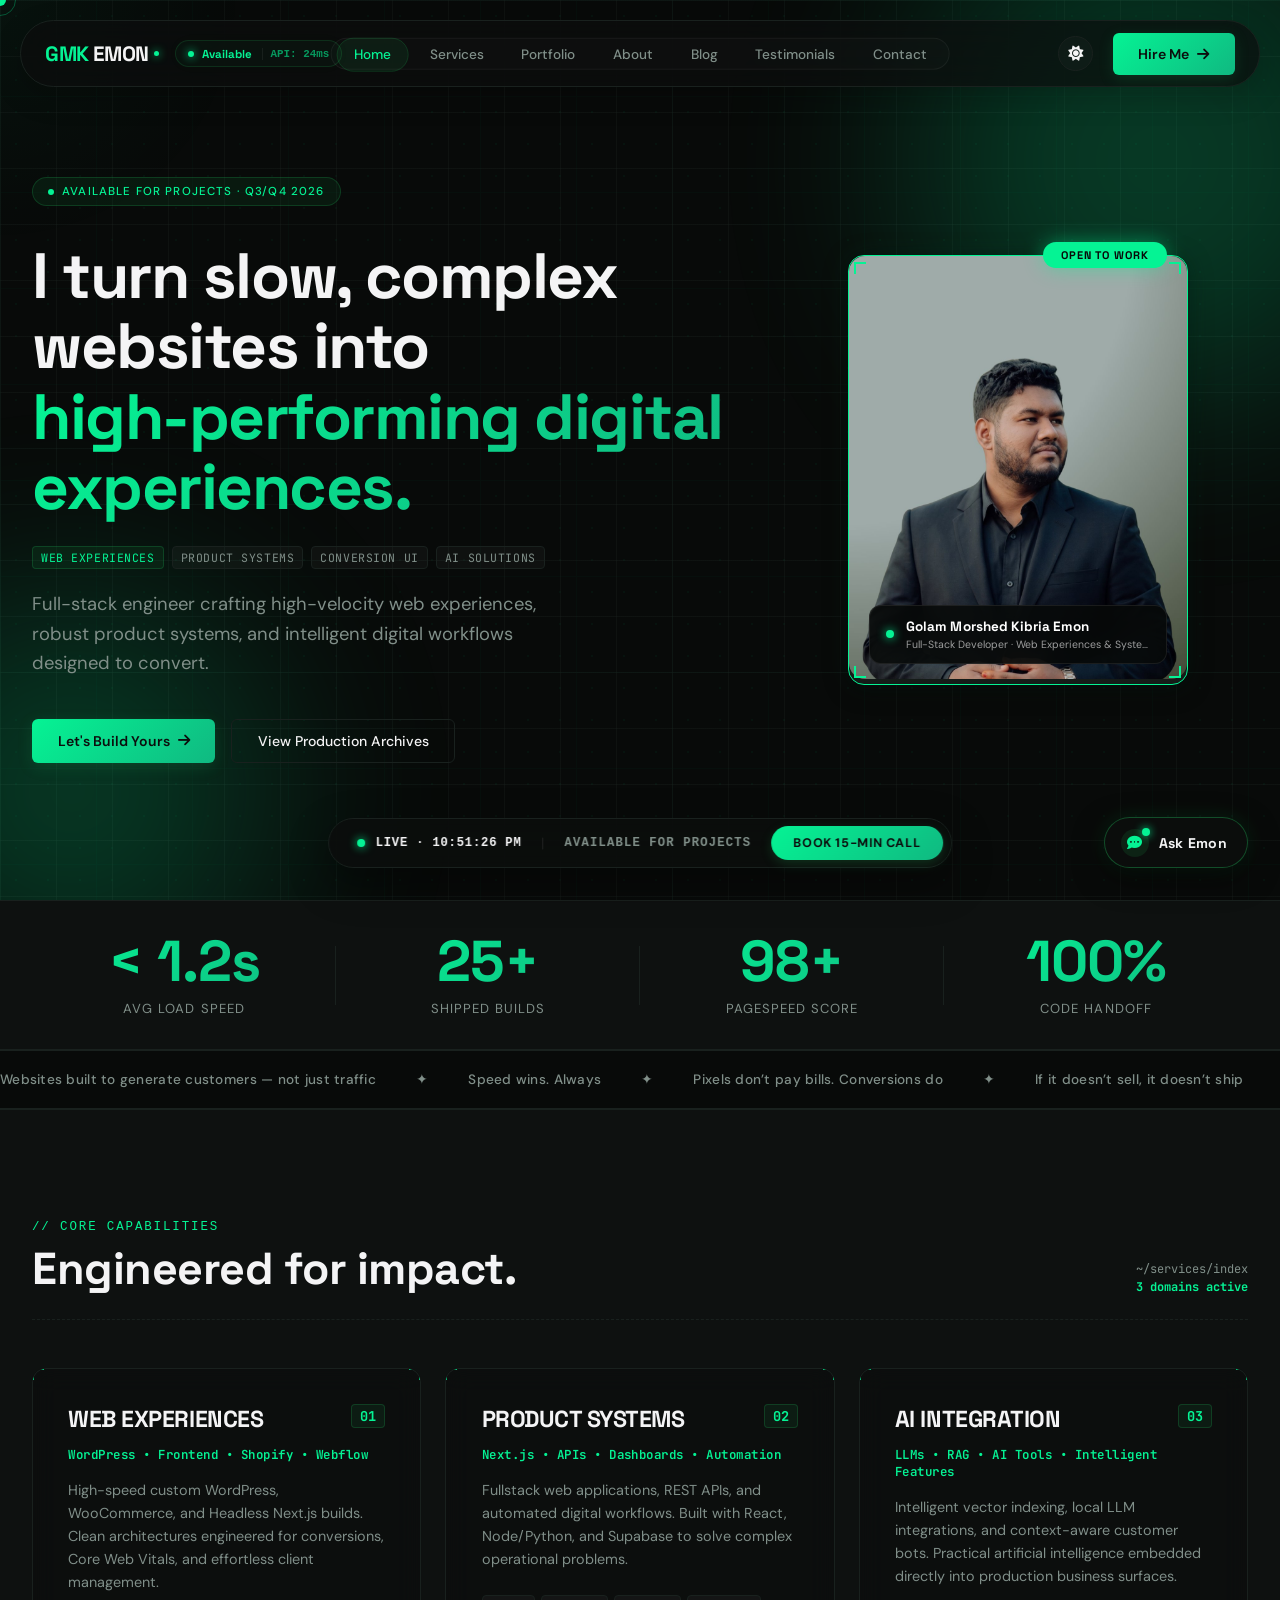
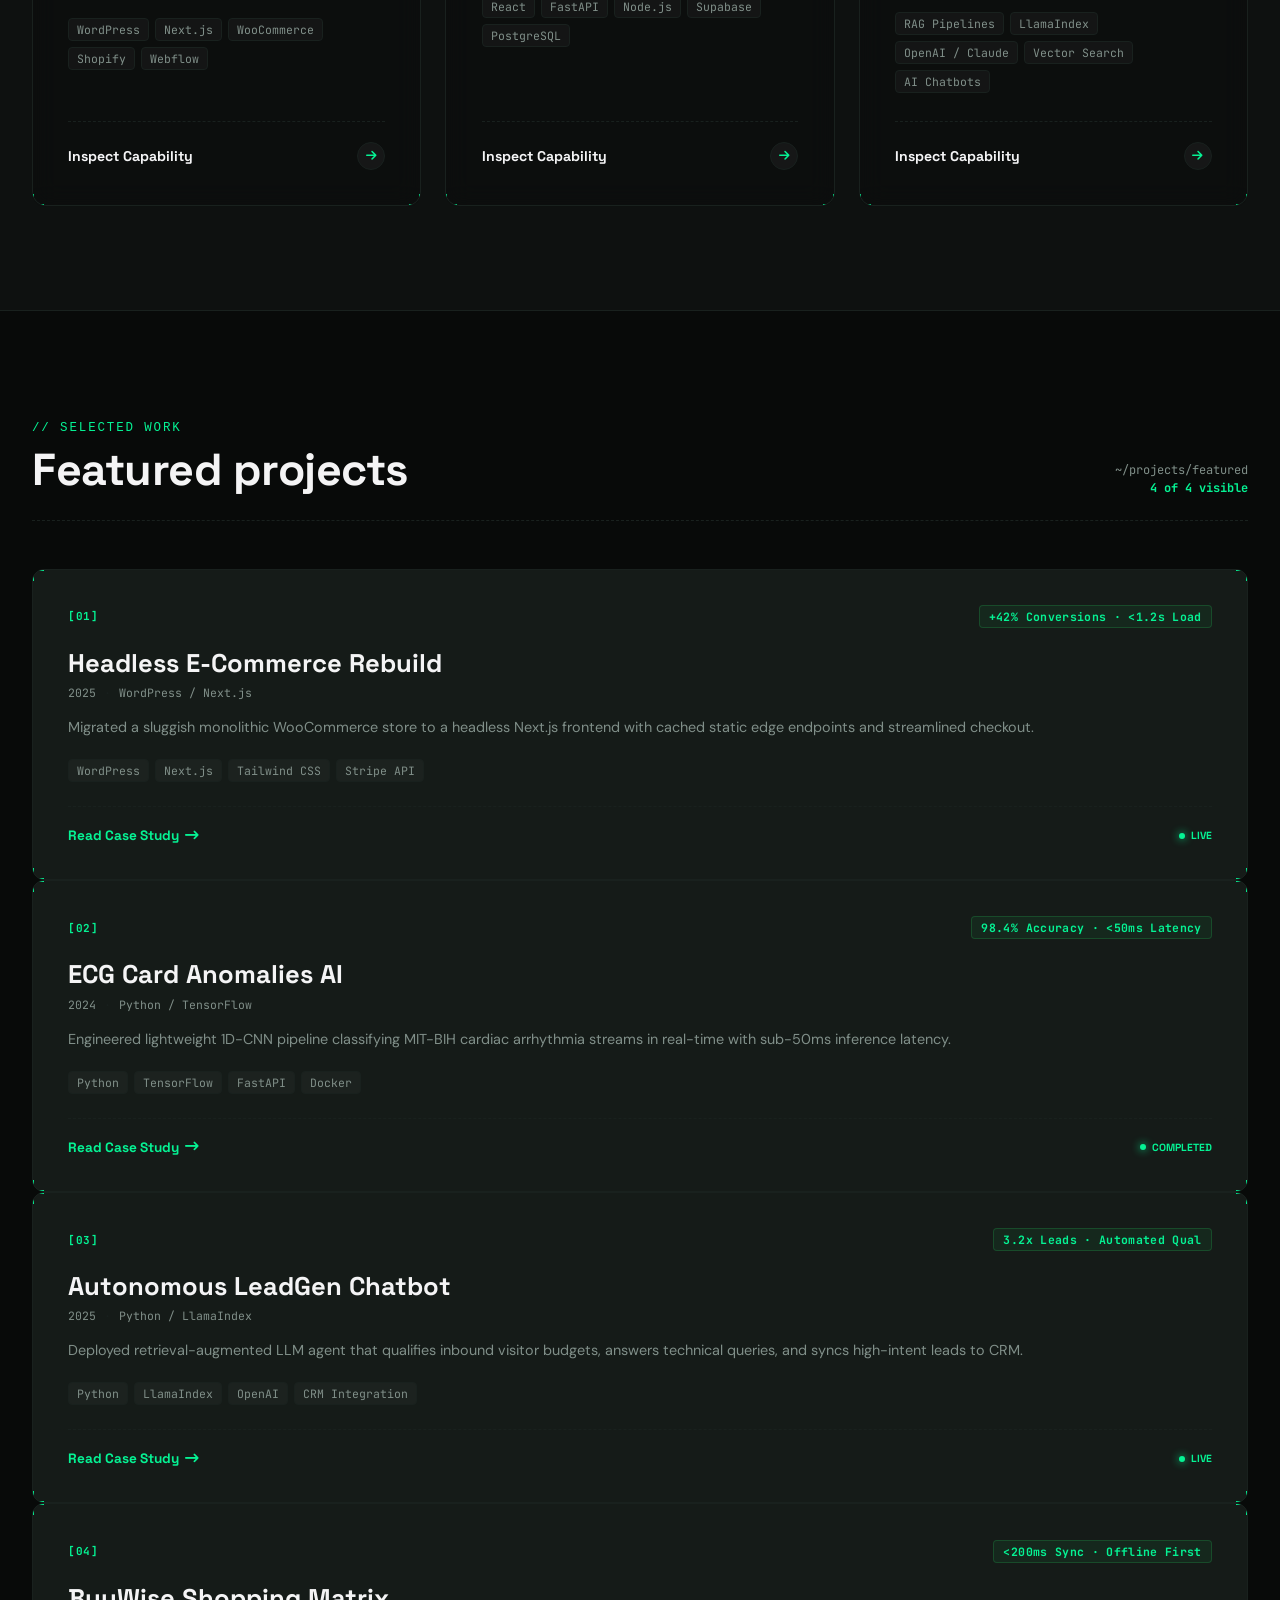
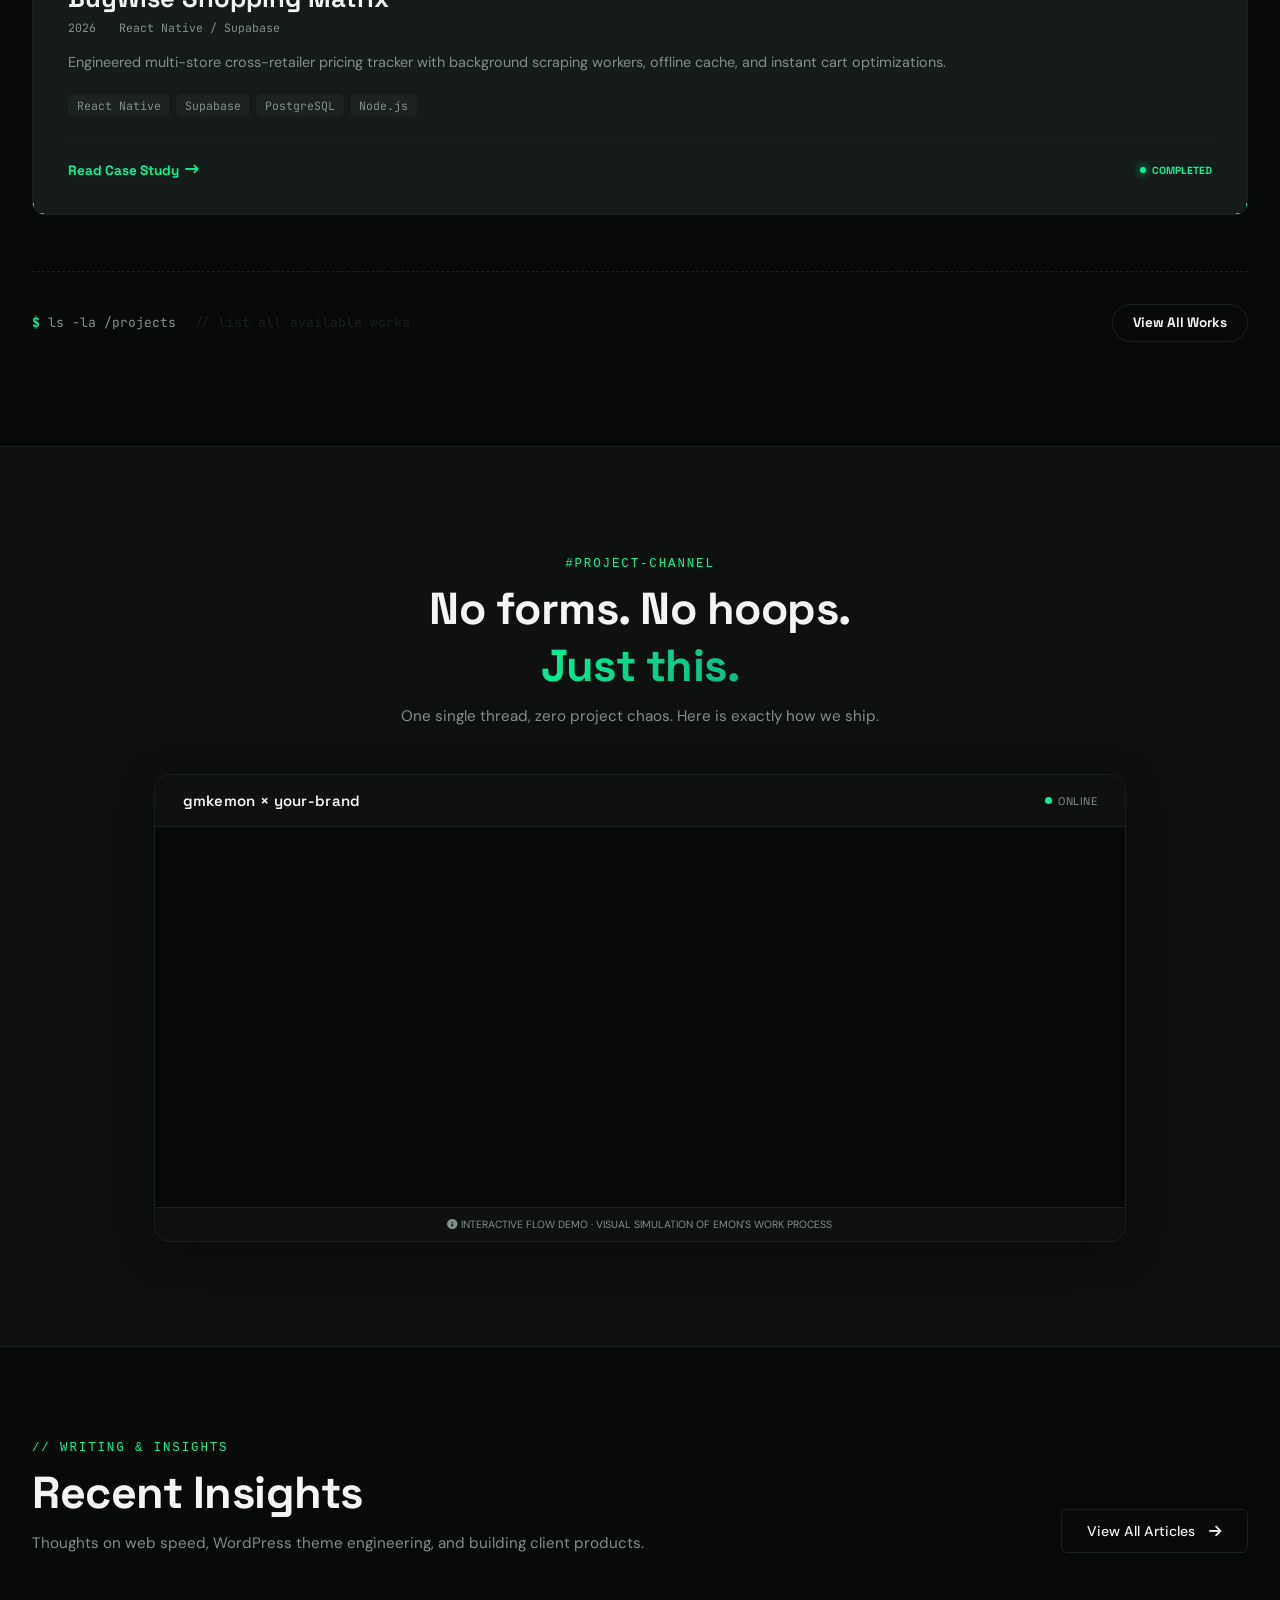
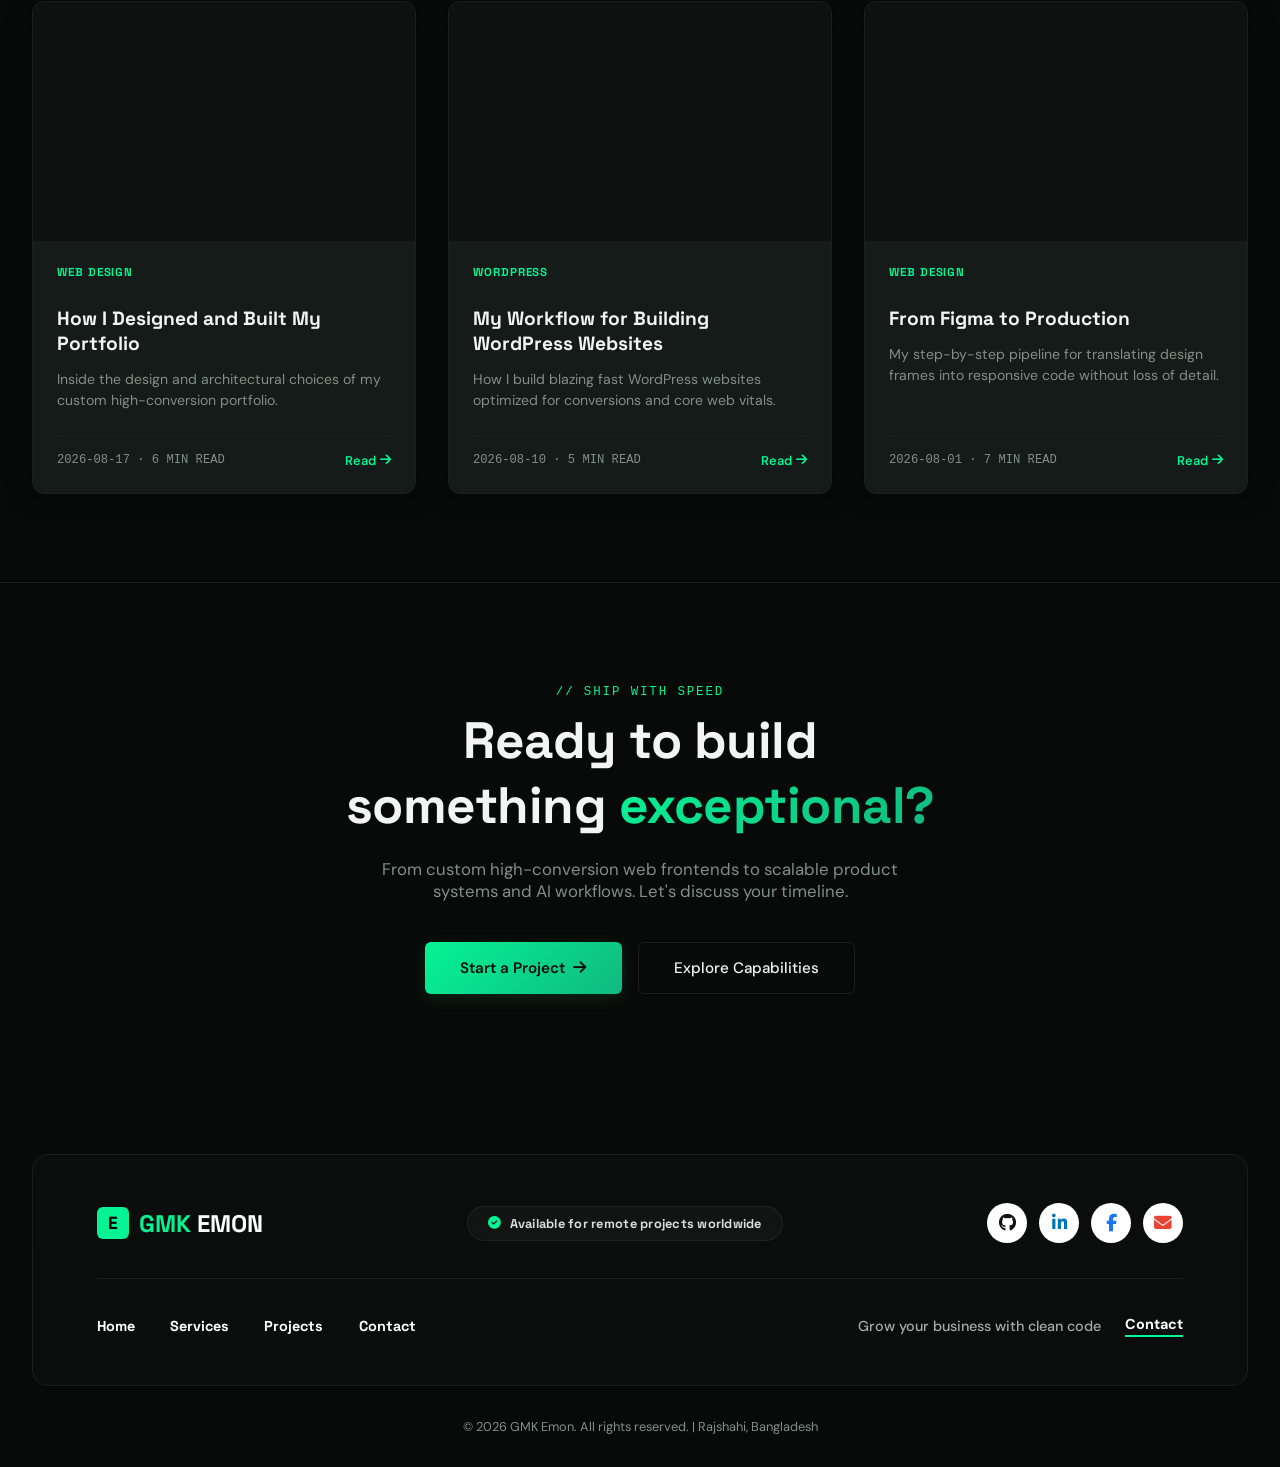
==== commit 14adaa19: "feat(ui): replace diagnostic terminal with interactive bottom-right floating chatbox" ====
--- a/index.html
+++ b/index.html
@@ -513,63 +513,6 @@
         </div>
       </section>
 
-      <!-- Interactive Terminal Ask Me Console -->
-      <section class="section-padding border-t" style="background: var(--bg1); padding: 4.5rem 0;" id="home-ask-me">
-        <div class="container" style="max-width: 900px;">
-          <div class="section-header text-center" style="margin-bottom: 2.5rem;">
-            <span class="section-tag">// INTERACTIVE SHELL</span>
-            <h2 class="section-heading" style="font-size: 2.2rem;">Run a diagnostic on Emon's stack.</h2>
-            <p class="section-subtext">Click a query preset below or enter a custom prompt to ask the terminal console directly.</p>
-          </div>
-
-          <!-- Terminal Chat Console Widget -->
-          <div class="card-outline" style="position: relative; overflow: hidden; background: rgba(12, 14, 13, 0.4); border-color: rgba(34, 197, 94, 0.1); border-radius: 14px; padding: 1.5rem; display: flex; flex-direction: column; min-height: 480px; box-shadow: var(--shadow-card); text-align: left;">
-            <div class="corner-border tl" style="top: -1px; left: -1px;"></div>
-            <div class="corner-border tr" style="top: -1px; right: -1px;"></div>
-            <div class="corner-border bl" style="bottom: -1px; left: -1px;"></div>
-            <div class="corner-border br" style="bottom: -1px; right: -1px;"></div>
-
-            <div style="display: flex; align-items: center; justify-content: space-between; font-family: var(--font-mono); font-size: 12px; color: var(--muted-foreground); border-bottom: 1px dashed var(--border); padding-bottom: 0.75rem; margin-bottom: 1rem; user-select: none;">
-              <div style="display: flex; gap: 6px;">
-                <span style="width: 8px; height: 8px; background: #3f3f46; border-radius: 50%;"></span>
-                <span style="width: 8px; height: 8px; background: #3f3f46; border-radius: 50%;"></span>
-                <span style="width: 8px; height: 8px; background: #22c55e; border-radius: 50%; box-shadow: 0 0 8px var(--primary);"></span>
-              </div>
-              <span style="letter-spacing: 0.05em; color: var(--muted-foreground);">~/ask-emon.sh</span>
-              <div style="display: flex; align-items: center; gap: 6px; color: var(--primary); font-weight: bold;">
-                <span class="shimmer-dot" style="width: 6px; height: 6px; border-radius: 50%; background: var(--primary); display: inline-block; box-shadow: 0 0 8px var(--primary); animation: pulse-glow 1.5s ease-in-out infinite;"></span>
-                ready
-              </div>
-            </div>
-
-            <div id="terminal-stream-log" style="flex: 1; overflow-y: auto; min-height: 280px; max-height: 320px; padding: 0.5rem; display: flex; flex-direction: column; scrollbar-width: thin; scroll-behavior: smooth;">
-              <div style="align-self: flex-start; text-align: left; max-width: 85%; margin-bottom: 1.5rem;">
-                <div style="font-family: var(--font-mono); font-size: 11px; color: var(--primary); margin-bottom: 4px;">› emon-bot</div>
-                <div style="color: var(--foreground); font-size: 14px; line-height: 1.6;">
-                  Connected to emon-shell terminal interface. I can answer questions about Golam Morshed Kibria Emon's technical stack, services, pricing structure, and active availability. 
-                  Select one of the quick scripts below or enter a custom prompt.
-                </div>
-              </div>
-            </div>
-
-            <div style="display: flex; flex-wrap: wrap; gap: 0.65rem; padding: 1rem 0; border-top: 1px dashed var(--border); border-bottom: 1px dashed var(--border); margin-bottom: 1rem;">
-              <button type="button" class="terminal-query-btn" data-query="what is your stack?">what is your stack?</button>
-              <button type="button" class="terminal-query-btn" data-query="are you available for hire?">are you available for hire?</button>
-              <button type="button" class="terminal-query-btn" data-query="tell me about your process">tell me about your process</button>
-              <button type="button" class="terminal-query-btn" data-query="show developer rates">show developer rates</button>
-            </div>
-
-            <form id="terminal-query-form" style="margin: 0; display: flex; align-items: center; gap: 10px; background: rgba(0,0,0,0.12); border: 1px solid var(--border); padding: 0.6rem 1rem; border-radius: 10px;">
-              <span style="font-family: var(--font-mono); font-size: 14px; color: var(--primary); font-weight: bold; user-select: none;">›</span>
-              <input type="text" id="terminal-query-input" placeholder="ask anything about emon..." aria-label="Ask terminal a question" style="flex: 1; border: none; background: transparent; outline: none; font-family: var(--font-mono); font-size: 13.5px; color: var(--foreground); height: 24px;" autocomplete="off">
-              <button type="submit" aria-label="Send terminal command" style="background: rgba(255, 255, 255, 0.03); border: 1px solid var(--border); border-radius: 6px; padding: 6px 12px; color: var(--muted-foreground); font-family: var(--font-mono); font-size: 11px; cursor: pointer; display: flex; align-items: center; gap: 4px; transition: all 0.2s; font-weight: bold;">
-                <span>send</span> <span style="font-size: 9px; opacity: 0.75;">↵</span>
-              </button>
-            </form>
-          </div>
-        </div>
-      </section>
-
       <!-- Project Channel (Chat Simulator) -->
       <section class="section-padding bg-card-dark border-t">
         <div class="container">
@@ -2936,6 +2879,66 @@
     <i class="fa-solid fa-arrow-up"></i>
   </button>
 
+  <!-- Floating Interactive Chatbox (Bottom Right) -->
+  <div id="floating-chatbox" class="floating-chatbox-container">
+    <!-- Chat Window Popup -->
+    <div id="chatbox-window" class="chatbox-window" role="dialog" aria-labelledby="chatbox-header-title" aria-hidden="true">
+      <!-- Chat Header -->
+      <div class="chatbox-header">
+        <div class="chatbox-header-info">
+          <div class="chatbox-avatar">
+            <img src="GMK_Emon_pic.png" alt="Golam Morshed Kibria Emon">
+            <span class="chatbox-status-indicator"></span>
+          </div>
+          <div>
+            <div id="chatbox-header-title" class="chatbox-title">Emon AI Assistant</div>
+            <div class="chatbox-subtitle">Online · Ask anything</div>
+          </div>
+        </div>
+        <div class="chatbox-header-actions">
+          <button type="button" id="chatbox-reset-btn" class="chatbox-action-btn" title="Reset conversation" aria-label="Reset conversation">
+            <i class="fa-solid fa-rotate-right"></i>
+          </button>
+          <button type="button" id="chatbox-close-btn" class="chatbox-action-btn" title="Close chat" aria-label="Close chat">
+            <i class="fa-solid fa-xmark"></i>
+          </button>
+        </div>
+      </div>
+
+      <!-- Quick Preset Suggestions Bar -->
+      <div class="chatbox-presets" id="chatbox-presets">
+        <button type="button" class="chatbox-preset-pill" data-query="what is your stack?">⚡ Tech Stack</button>
+        <button type="button" class="chatbox-preset-pill" data-query="are you available for hire?">💼 Availability</button>
+        <button type="button" class="chatbox-preset-pill" data-query="show developer rates">💰 Pricing</button>
+        <button type="button" class="chatbox-preset-pill" data-query="tell me about your process">🛠 Process</button>
+        <button type="button" class="chatbox-preset-pill" data-query="show your recent projects">🚀 Projects</button>
+      </div>
+
+      <!-- Chat Messages Body -->
+      <div class="chatbox-messages" id="chatbox-messages"></div>
+
+      <!-- Chat Input Footer -->
+      <form id="chatbox-input-form" class="chatbox-input-form" autocomplete="off">
+        <input type="text" id="chatbox-input" class="chatbox-input" placeholder="Ask Emon a question..." aria-label="Type your message">
+        <button type="submit" id="chatbox-send-btn" class="chatbox-send-btn" aria-label="Send message">
+          <i class="fa-solid fa-paper-plane"></i>
+        </button>
+      </form>
+    </div>
+
+    <!-- Floating Chat Trigger Button -->
+    <button id="chatbox-toggle-btn" class="chatbox-trigger-btn" aria-label="Open chat assistant" aria-haspopup="dialog">
+      <div class="chatbox-trigger-icon chatbox-trigger-open">
+        <i class="fa-solid fa-comment-dots"></i>
+        <span class="chatbox-trigger-dot"></span>
+      </div>
+      <div class="chatbox-trigger-icon chatbox-trigger-close" style="display: none;">
+        <i class="fa-solid fa-xmark"></i>
+      </div>
+      <span class="chatbox-trigger-label">Ask Emon</span>
+    </button>
+  </div>
+
   <script src="blog-data.js"></script>
   <script src="main.js"></script>
 </body>
--- a/style.css
+++ b/style.css
@@ -3834,35 +3834,469 @@
   }
 }
 
-/* Interactive Terminal Chat Console */
-.terminal-query-btn {
-  font-family: ui-monospace, monospace;
-  font-size: 11px;
-  border: 1px solid var(--border);
-  background: var(--bg2);
-  color: var(--muted-foreground);
-  border-radius: 50px;
+/* ── FLOATING INTERACTIVE CHATBOX (BOTTOM RIGHT) ── */
+.floating-chatbox-container {
+  position: fixed;
+  bottom: 2rem;
+  right: 2rem;
+  z-index: 1050;
+  display: flex;
+  flex-direction: column;
+  align-items: flex-end;
+  font-family: var(--font-body);
+}
+
+.chatbox-trigger-btn {
+  display: inline-flex;
+  align-items: center;
+  gap: 10px;
+  background: rgba(12, 14, 13, 0.94);
+  border: 1px solid rgba(34, 197, 94, 0.35);
+  backdrop-filter: blur(20px);
+  -webkit-backdrop-filter: blur(20px);
+  color: var(--foreground);
+  padding: 0.65rem 1.25rem 0.65rem 1rem;
+  border-radius: 100px;
+  cursor: pointer;
+  box-shadow: 0 10px 30px rgba(0, 0, 0, 0.5), 0 0 20px rgba(34, 197, 94, 0.15);
+  transition: all 0.3s cubic-bezier(0.16, 1, 0.3, 1);
+  outline: none;
+  user-select: none;
+}
+
+.chatbox-trigger-btn:hover {
+  transform: translateY(-2px) scale(1.03);
+  border-color: var(--primary);
+  box-shadow: 0 14px 40px rgba(0, 0, 0, 0.6), 0 0 30px rgba(34, 197, 94, 0.3);
+}
+
+.chatbox-trigger-btn:active {
+  transform: scale(0.98);
+}
+
+.chatbox-trigger-icon {
+  position: relative;
+  display: flex;
+  align-items: center;
+  justify-content: center;
+  width: 28px;
+  height: 28px;
+  border-radius: 50%;
+  background: rgba(34, 197, 94, 0.12);
+  color: var(--primary);
+  font-size: 0.95rem;
+}
+
+.chatbox-trigger-dot {
+  position: absolute;
+  top: -1px;
+  right: -1px;
+  width: 8px;
+  height: 8px;
+  border-radius: 50%;
+  background: var(--primary);
+  box-shadow: 0 0 8px var(--primary);
+  animation: pulse-glow 1.8s infinite ease-in-out;
+}
+
+.chatbox-trigger-label {
+  font-family: var(--font-heading);
+  font-size: 0.88rem;
+  font-weight: 700;
+  letter-spacing: 0.02em;
+  color: var(--foreground);
+}
+
+.light-mode .chatbox-trigger-btn {
+  background: rgba(255, 255, 255, 0.96);
+  border-color: rgba(34, 197, 94, 0.4);
+  box-shadow: 0 10px 30px rgba(0, 0, 0, 0.12), 0 0 20px rgba(34, 197, 94, 0.15);
+}
+
+/* Chat Window Modal */
+.chatbox-window {
+  position: absolute;
+  bottom: calc(100% + 14px);
+  right: 0;
+  width: 380px;
+  max-width: calc(100vw - 2.5rem);
+  height: 520px;
+  max-height: calc(100vh - 8rem);
+  background: rgba(12, 15, 13, 0.95);
+  backdrop-filter: blur(25px);
+  -webkit-backdrop-filter: blur(25px);
+  border: 1px solid rgba(34, 197, 94, 0.25);
+  border-radius: 18px;
+  box-shadow: 0 20px 60px rgba(0, 0, 0, 0.7), 0 0 35px rgba(34, 197, 94, 0.12);
+  display: flex;
+  flex-direction: column;
+  overflow: hidden;
+  opacity: 0;
+  visibility: hidden;
+  transform: translateY(16px) scale(0.96);
+  transform-origin: bottom right;
+  transition: all 0.3s cubic-bezier(0.16, 1, 0.3, 1);
+  pointer-events: none;
+}
+
+.chatbox-window.open {
+  opacity: 1;
+  visibility: visible;
+  transform: translateY(0) scale(1);
+  pointer-events: auto;
+}
+
+.light-mode .chatbox-window {
+  background: rgba(255, 255, 255, 0.98);
+  border-color: rgba(34, 197, 94, 0.35);
+  box-shadow: 0 20px 60px rgba(0, 0, 0, 0.18), 0 0 30px rgba(34, 197, 94, 0.15);
+}
+
+/* Header */
+.chatbox-header {
+  display: flex;
+  align-items: center;
+  justify-content: space-between;
+  padding: 1rem 1.25rem;
+  background: rgba(255, 255, 255, 0.02);
+  border-bottom: 1px solid var(--border);
+  user-select: none;
+}
+
+.light-mode .chatbox-header {
+  background: rgba(0, 0, 0, 0.02);
+}
+
+.chatbox-header-info {
+  display: flex;
+  align-items: center;
+  gap: 10px;
+}
+
+.chatbox-avatar {
+  position: relative;
+  width: 38px;
+  height: 38px;
+  border-radius: 50%;
+  border: 1px solid rgba(34, 197, 94, 0.35);
+}
+
+.chatbox-avatar img {
+  width: 100%;
+  height: 100%;
+  border-radius: 50%;
+  object-fit: cover;
+}
+
+.chatbox-status-indicator {
+  position: absolute;
+  bottom: 0;
+  right: 0;
+  width: 10px;
+  height: 10px;
+  border-radius: 50%;
+  background: #22c55e;
+  border: 2px solid #0c0f0d;
+  box-shadow: 0 0 6px #22c55e;
+}
+
+.light-mode .chatbox-status-indicator {
+  border-color: #ffffff;
+}
+
+.chatbox-title {
+  font-family: var(--font-heading);
+  font-size: 0.95rem;
+  font-weight: 700;
+  color: var(--foreground);
+  margin-bottom: 1px;
+}
+
+.chatbox-subtitle {
+  font-size: 0.72rem;
+  color: var(--muted-foreground);
+  letter-spacing: 0.01em;
+}
+
+.chatbox-header-actions {
+  display: flex;
+  align-items: center;
+  gap: 6px;
+}
+
+.chatbox-action-btn {
+  width: 30px;
+  height: 30px;
+  border-radius: 8px;
+  border: 1px solid transparent;
+  background: transparent;
+  color: var(--muted-foreground);
+  display: inline-flex;
+  align-items: center;
+  justify-content: center;
+  font-size: 0.85rem;
   cursor: pointer;
   transition: all 0.2s ease;
-  padding: 0.4rem 0.9rem;
-}
-
-.terminal-query-btn:hover {
+  outline: none;
+}
+
+.chatbox-action-btn:hover {
+  background: rgba(255, 255, 255, 0.06);
+  color: var(--foreground);
+  border-color: var(--border);
+}
+
+.light-mode .chatbox-action-btn:hover {
+  background: rgba(0, 0, 0, 0.05);
+}
+
+/* Presets Bar */
+.chatbox-presets {
+  display: flex;
+  gap: 6px;
+  padding: 0.75rem 1rem;
+  overflow-x: auto;
+  scrollbar-width: none;
+  background: rgba(0, 0, 0, 0.15);
+  border-bottom: 1px dashed var(--border);
+  flex-shrink: 0;
+}
+
+.chatbox-presets::-webkit-scrollbar {
+  display: none;
+}
+
+.chatbox-preset-pill {
+  font-family: var(--font-mono);
+  font-size: 0.72rem;
+  font-weight: 600;
+  white-space: nowrap;
+  background: rgba(255, 255, 255, 0.03);
+  border: 1px solid var(--border);
+  color: var(--muted-foreground);
+  padding: 0.35rem 0.75rem;
+  border-radius: 100px;
+  cursor: pointer;
+  transition: all 0.2s ease;
+  outline: none;
+}
+
+.chatbox-preset-pill:hover {
+  background: rgba(34, 197, 94, 0.08);
+  border-color: rgba(34, 197, 94, 0.35);
+  color: var(--primary);
+  transform: translateY(-1px);
+}
+
+/* Messages Area */
+.chatbox-messages {
+  flex: 1;
+  padding: 1.25rem 1rem;
+  overflow-y: auto;
+  display: flex;
+  flex-direction: column;
+  gap: 12px;
+  scrollbar-width: thin;
+  scroll-behavior: smooth;
+}
+
+.chatbox-msg-row {
+  display: flex;
+  flex-direction: column;
+  max-width: 86%;
+  animation: chatRise 0.3s cubic-bezier(0.16, 1, 0.3, 1) forwards;
+}
+
+.chatbox-msg-row.user {
+  align-self: flex-end;
+  align-items: flex-end;
+}
+
+.chatbox-msg-row.bot {
+  align-self: flex-start;
+  align-items: flex-start;
+}
+
+.chatbox-msg-bubble {
+  padding: 0.75rem 1rem;
+  font-size: 0.88rem;
+  line-height: 1.55;
+  word-break: break-word;
+}
+
+.chatbox-msg-row.user .chatbox-msg-bubble {
+  background: rgba(34, 197, 94, 0.14);
+  border: 1px solid rgba(34, 197, 94, 0.3);
+  color: #c9f7e4;
+  border-radius: 14px 14px 2px 14px;
+}
+
+.light-mode .chatbox-msg-row.user .chatbox-msg-bubble {
+  background: #055e3a;
+  color: #ffffff;
+  border-color: #055e3a;
+}
+
+.chatbox-msg-row.bot .chatbox-msg-bubble {
+  background: rgba(255, 255, 255, 0.035);
+  border: 1px solid var(--border);
+  color: var(--foreground);
+  border-radius: 14px 14px 14px 2px;
+}
+
+.light-mode .chatbox-msg-row.bot .chatbox-msg-bubble {
+  background: #f4f4f5;
+  color: #18181b;
+  border-color: #e4e4e7;
+}
+
+.chatbox-msg-time {
+  font-family: var(--font-mono);
+  font-size: 0.65rem;
+  color: var(--muted-foreground);
+  margin-top: 4px;
+  padding: 0 4px;
+}
+
+.chatbox-typing-indicator {
+  display: flex;
+  align-items: center;
+  gap: 5px;
+  padding: 0.75rem 1rem;
+  background: rgba(255, 255, 255, 0.035);
+  border: 1px solid var(--border);
+  border-radius: 14px 14px 14px 2px;
+  width: fit-content;
+}
+
+.chatbox-typing-indicator span {
+  width: 5px;
+  height: 5px;
+  border-radius: 50%;
+  background: var(--primary);
+  animation: chatBounce 1.2s infinite ease-in-out;
+}
+
+.chatbox-typing-indicator span:nth-child(2) { animation-delay: 0.2s; }
+.chatbox-typing-indicator span:nth-child(3) { animation-delay: 0.4s; }
+
+/* Input Footer */
+.chatbox-input-form {
+  display: flex;
+  align-items: center;
+  gap: 8px;
+  padding: 0.85rem 1rem;
+  background: rgba(0, 0, 0, 0.25);
+  border-top: 1px solid var(--border);
+  margin: 0;
+}
+
+.light-mode .chatbox-input-form {
+  background: #f8fafc;
+}
+
+.chatbox-input {
+  flex: 1;
+  background: rgba(255, 255, 255, 0.04);
+  border: 1px solid var(--border);
+  border-radius: 100px;
+  padding: 0.55rem 1rem;
+  font-family: var(--font-body);
+  font-size: 0.85rem;
+  color: var(--foreground);
+  outline: none;
+  transition: all 0.2s ease;
+}
+
+.chatbox-input:focus {
   border-color: var(--primary);
-  color: var(--primary);
-  background: rgba(34, 197, 94, 0.05);
-}
-
-.terminal-query-btn:focus-visible {
-  outline: 2px solid var(--primary) !important;
-  outline-offset: 2px !important;
-}
-
-#terminal-query-form {
-  transition: border-color 0.2s ease, box-shadow 0.2s ease;
-}
-
-#terminal-query-form:focus-within {
-  border-color: var(--primary) !important;
-  box-shadow: 0 0 15px rgba(var(--primary-rgb), 0.15);
+  background: rgba(255, 255, 255, 0.07);
+  box-shadow: 0 0 10px rgba(34, 197, 94, 0.2);
+}
+
+.light-mode .chatbox-input {
+  background: #ffffff;
+  color: #18181b;
+}
+
+.chatbox-send-btn {
+  width: 36px;
+  height: 36px;
+  border-radius: 50%;
+  border: none;
+  background: var(--primary);
+  color: #04140e;
+  display: inline-flex;
+  align-items: center;
+  justify-content: center;
+  font-size: 0.85rem;
+  font-weight: bold;
+  cursor: pointer;
+  transition: all 0.2s ease;
+  flex-shrink: 0;
+  outline: none;
+}
+
+.chatbox-send-btn:hover {
+  transform: scale(1.08);
+  box-shadow: 0 0 15px rgba(34, 197, 94, 0.4);
+}
+
+.chatbox-send-btn:active {
+  transform: scale(0.95);
+}
+
+/* Adjustments for Back-to-Top and Mobile Layout */
+.back-to-top-btn {
+  position: fixed;
+  bottom: 2rem;
+  left: 2rem;
+  z-index: 990;
+  width: 42px;
+  height: 42px;
+  border-radius: 50%;
+  background: rgba(12, 14, 13, 0.85);
+  border: 1px solid var(--border);
+  color: var(--foreground);
+  display: inline-flex;
+  align-items: center;
+  justify-content: center;
+  cursor: pointer;
+  opacity: 0;
+  visibility: hidden;
+  transform: translateY(10px);
+  transition: all 0.3s ease;
+  backdrop-filter: blur(10px);
+}
+
+.back-to-top-btn.visible {
+  opacity: 1;
+  visibility: visible;
+  transform: translateY(0);
+}
+
+.back-to-top-btn:hover {
+  border-color: var(--primary);
+  color: var(--primary);
+  transform: translateY(-3px);
+}
+
+.light-mode .back-to-top-btn {
+  background: #ffffff;
+  border-color: #e4e4e7;
+}
+
+@media (max-width: 600px) {
+  .floating-chatbox-container {
+    bottom: 5.5rem;
+    right: 1.25rem;
+  }
+  .chatbox-window {
+    width: calc(100vw - 2.5rem);
+    height: 480px;
+  }
+  .back-to-top-btn {
+    bottom: 5.5rem;
+    left: 1.25rem;
+  }
 }
